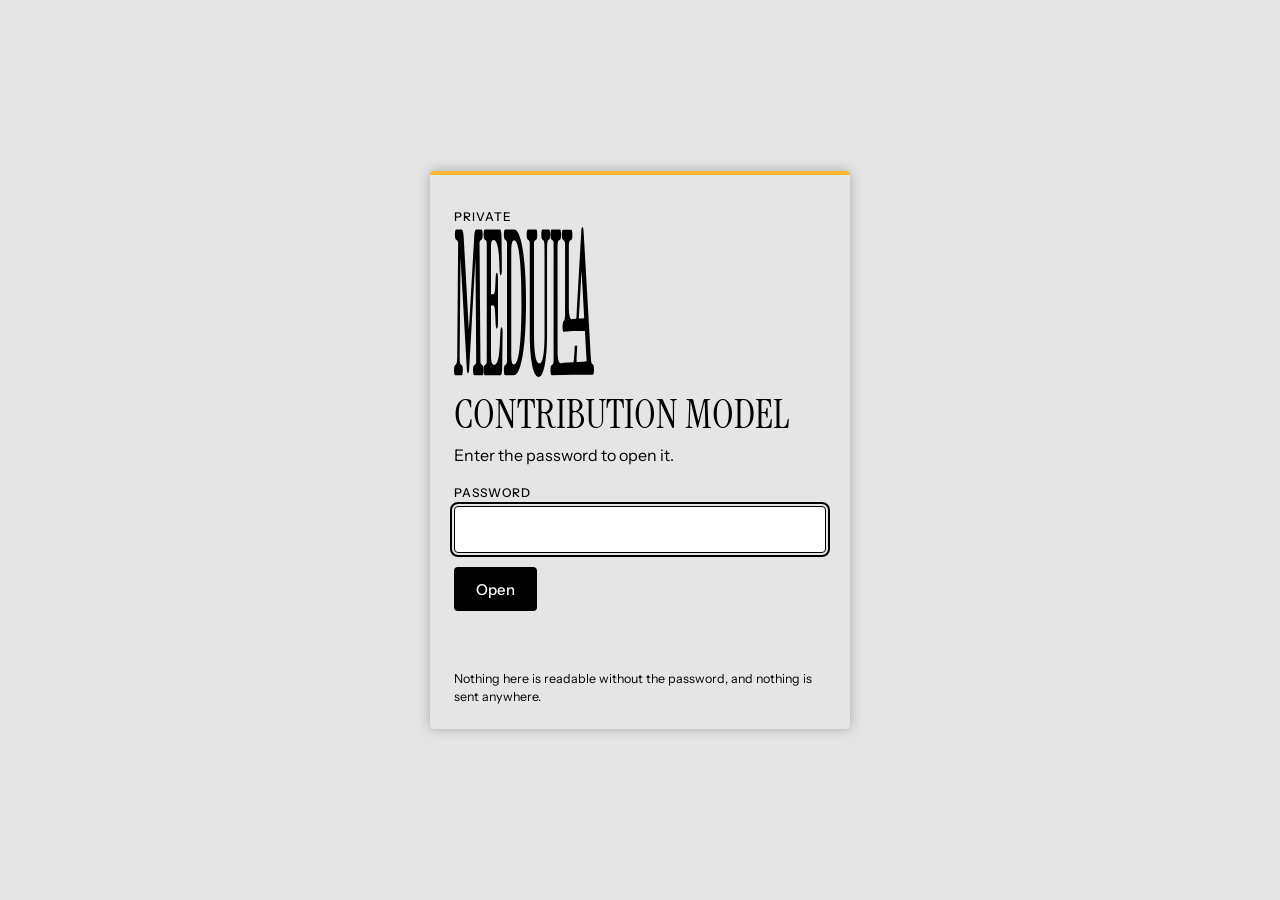
==== contribution/index.html @ fa92fd7c "Contribution model: Overview heading Co-Authored-By: Claude Opus 5.5 <noreply@anthropic.com> Claude-" ====
<!doctype html>
<html lang="en">
<head>
<link rel="icon" type="image/png" sizes="32x32" href="/assets/icons/favicon-32.png">
<meta charset="utf-8">
<meta name="viewport" content="width=device-width, initial-scale=1, viewport-fit=cover">
<meta name="robots" content="noindex, nofollow, noarchive">
<title>Medulla contribution model</title>
<meta name="description" content="Password required.">
<meta property="og:title" content="Medulla contribution model">
<meta property="og:description" content="A private view. Password required.">
<meta property="og:image" content="https://medulla.city/assets/icons/medulla-share.png">
<style>
@font-face{font-family:"Instrument Serif";font-style:normal;font-weight:400;font-display:swap;src:url("/assets/fonts/instrument-serif-latin-400-normal.woff2") format("woff2")}
@font-face{font-family:"Instrument Serif";font-style:italic;font-weight:400;font-display:swap;src:url("/assets/fonts/instrument-serif-latin-400-italic.woff2") format("woff2")}
@font-face{font-family:"Instrument Sans";font-style:normal;font-weight:400;font-display:swap;src:url("/assets/fonts/instrument-sans-latin-400-normal.woff2") format("woff2")}
@font-face{font-family:"Instrument Sans";font-style:normal;font-weight:500;font-display:swap;src:url("/assets/fonts/instrument-sans-latin-500-normal.woff2") format("woff2")}

:root{--bg:#E5E5E5;--ink:#000;--muted:#3f3f3f;--warn:#B3261E;--ya:#FFB62F;--yb:#FFCF76;
  --display:"Instrument Serif",Georgia,serif;--text:"Instrument Sans",system-ui,sans-serif}
*{box-sizing:border-box}
html,body{margin:0;background:var(--bg);color:var(--ink);font:16px/1.5 var(--text);-webkit-font-smoothing:antialiased}
a.skip{position:absolute;left:-999px}a.skip:focus{left:16px;top:16px}
main{min-height:100vh;display:grid;place-items:center;padding:24px 16px}
.box{width:min(420px,100%);padding:28px 24px 22px;border-radius:4px;background:var(--bg);border-top:4px solid var(--ya);box-shadow:0 0 12px 0 rgba(31,33,52,.32)}
.kind{font:500 12px/1 var(--text);letter-spacing:.08em;text-transform:uppercase}
h1{font:400 clamp(30px,9vw,40px)/.95 var(--display);white-space:nowrap;text-transform:uppercase;margin:12px 0 10px}
p{margin:0 0 18px}
label{display:block;font:500 12px/1.3 var(--text);letter-spacing:.08em;text-transform:uppercase;margin-bottom:6px}
input[type=password]{width:100%;font:16px/1.3 var(--text);padding:12px 14px;border:1px solid #000;border-radius:4px;background:#fff;color:#000}
button{margin-top:14px;font:500 15px/1 var(--text);background:#000;color:#fff;border:0;border-radius:4px;padding:13px 22px;min-height:44px;cursor:pointer}
button[disabled]{opacity:.6;cursor:progress}
input:focus-visible,button:focus-visible{outline:2px solid #000;outline-offset:2px}
.msg{min-height:1.6em;margin-top:12px;font-size:14px;color:var(--warn)}
.foot{margin-top:24px;font-size:12.5px;line-height:1.5}
</style>
</head>
<body>
<a class="skip" href="#pw">Skip to password</a>
<main id="main">
  <form class="box" id="f" autocomplete="on">
    <span class="kind">Private</span>
    <img src="/assets/logos/medulla-wordmark-wide.svg" alt="Medulla" width="140" style="display:block;margin:0 0 18px">
    <h1>Contribution model</h1>
    <p>Enter the password to open it.</p>
    <input type="text" name="username" value="Medulla" autocomplete="username" hidden>
    <label for="pw">Password</label>
    <input id="pw" name="password" type="password" autocomplete="current-password" required autofocus>
    <button id="go" type="submit">Open</button>
    <div class="msg" id="msg" role="alert" aria-live="assertive"></div>
    <div class="foot">Nothing here is readable without the password, and nothing is sent anywhere.</div>
  </form>
</main>
<script>
(function(){
  var SALT = "eICM4PPaixbdI3fpPqUkjQ=="; var IV = "R4LiPUCiKKshwzah"; var CT = "FDr9mLy5EbEto5gD5tkTvxOwrYZ/T5jckWb5baZFv6TC6bG9dEKZzEFxjXz1Yn+Q4t40C3QEabscumghVYc1Q4XFHUpt91MnJ3JnKkZtwXwi/3oUA2IzFummzO2vJwGCAoh9UHdQ4XYhnkLjKW3EHseAuSfS4RO/XGDuMocozy1idzr/eTDSQvpQofM95KcT5d730wttPeIgWaiN7x+T1sgbYE1LkuuyvymwHnemr2hFsqZdC2AG1nhjPPNC6kZz/BUF3VYeZejq3dMlAhl0qfQw+rgET51xTrJPn1vtVqEhy6CQ2NrBeG8WMQvLLTViPqKGeldEBZA5rRiBdAQHDhMwgtwzbQ73W28UDqhUIFMinY/iax5OrSogk5/AHhFHpYraVHu8nNLVhuVy0iEcl9bzugXrDkRJIb5CS5SuKqK0HhlK3QZKdFmvEeSzCofd1B3NGMDs1y7XvkKkUeqwj5+HYaw+QA9vL3zuM1KDB9Ek4rbZOp4F3aEz+F0xWfei1wAwj7qqkCoM4KaztBmWY3WIoRMSXyKeeur3b4n6D57zjUH/ulcNxcYFiZEoxePGkfcYiX309kGYJJek17hjazkJbq9ch8DAqQmkZcolZ6qysxFNowQQ9nB03eO39UgBj2+BJSZzBUlEHoFlBcvO2/WLx8qDrzyB+owsxRauMt76TZ3PTz8ZSqynKl3BKAiBsDw+TZIibLIcaWo8t4So/G2WyKizxvu5mU0y6GRTvrykTxzRKOQw3eHqleL3fGY9XdUBcER9WS8AZBU9tx15qXpWxYfw+wLLgIA1QXa+Pz/MRZDpqkymy7mBLxyAMIReNb40CH1JPfzjwvw/7QEBQurmJS7zm3w+s+en6knGL8IDjFiPewyPsQe9GNpArghsz3CNq/GbFn+axbNOGP7LD/hN8ssCY1SbJMHddhAZXkrbw2MQLsqR9NGzOtQ/U6PKYsanLJStFNiMeOO/OjyiuSNJxBnGvogP0h3OriKGX30GKbSS5o6TUYk+8oAqlVdPU3q61t+9XrkXzv2mnig4MrAE6q5ISFCqUOwDsliToJeTzzcG5BWDpgKn5Nu5DJlemuuP2iA//1/xEqwT/G9tqWqkCt3sjFCO+V2KYS525LeYbtmCvZY9XyD4ZtWzUjr3aB/DT0gCLkRtLZdp7n8nVHaQ0g5FDPrc0MoDQp1Kzw4AOIQ5cdyhFRebF1mnz8GmvVgrHSTa7N3O5ug7k8nD8pV86JpcF3j6MGlMU3aVDgieuz/ThyCX4V0JJvoCoL5RhZRL6RxgNAqgPn5CyyUSDjAQsBmXVd/NgUz3U2NOuXpex6kpCUSmusfTPuMVNSOXu+2sOgVNmNql6JyhN0BL9yoSS8tvwRj4W7blkWrwxevSssdNZ/dsHa6CAOVzeJYL9CQBstASnTLM6gEQqpdUjFHo27brvIeueSmLIx6WWCsvG4UjY/cNKEeYxSK/+pJMr7lf3aTlBhITL1zPoUN5GGD3LSTyDzqaJUkyDcucA66jiZ3Q1M0cQuqbK8uGRV0yrGgZ4vPuAP02bR05hgNknZkom81Gdx7ZmSRFlCL+ygp0KCHvJPmvT4R4vNX0Jxf3+QkHGKDXmTnKh/yyMleNyHIlF/Ofw3Fz/6/ofgokw4/6S3Zk8XCfGeb9hheSB4jl5ZMMQqykNugChUrAVTlojW3VPHNdjpXmiIjaqGt7IVHyyJSm2YT1E8TEVGY6C2v7OYn80s+kUZU02yNmBWTPmZA3NyR3usiHQWIik34XwcIObJYx8cbYKXFN/[base64]/2ZQFfbo6XSd0EhU96ZtB5rqSJH+Q3aOwI96gqr/vVbkN1lYvXBe+1njDpDDRr1CU0uker+ISF16ygUYaN56qSVbgKrlcBO3i9hhvaRL6D5VnzwKudPI6gn29/PhIWsAL0jf4V1K/KiPe+ZBTYC3x3QwhE+AEcMfaPON8Qiv9KguEFtfJ8f9P0chS2HzSExQHdRMqbF0BbFpKclqHiyv5bPF+k7M2AO6ox8+l5x/yDYmtTcVgDIFCRqbLxubRtMSQZ8auHt+X13e3WbL6JBBJDGLdoypxXaPZEyq+emKL0XUcTkjG4d69SL50go/EIgkswMCb+KZeksTuR8q3w2CGIvFk69XmDTAj7+lstU+BmtQmTG4uuvQUY60BpZ71wB8dT+5w3kZ2hbAqGdldaUzCWOi4fLiDJwgehLu2diGd+5sJZKS9dwypYpfa9GPW6Ml+vzPxBkDmJ/jkFODbM5Ynqgbz/pHcDE7cmDZGQDWmL8BoqPwtDUDgfT4MB+qf19sMBjG5VL3v56cWGp6eGraLX6q03JqbIf7QUI/0fqXwxBpYcLMG/mX7F5BoTp1mtWoS60u1S+JnXEJwL9I8Gv5/i9MlVhQh3JkWGlE7n9H8YMBxqHNm9mhc86sMa25UX5oXUWBujAFBxnyg1AIhLDLoImE3JAyj28QGzVZ7YctT50nQlYxaI9ymJmDaVzu9waeZZZdh3o/an+MPGa3UvKB3ukDgRL3uevXeLntV8zW1ksX91KOe6Ta59U9wjP6qoXQVvpnG9AWztbK80QZM/nzkB8BDAM0FWmEwwuosiwZ7K2awolOflk7J8xG0vqUrieQuGaAnL3ie3uQ0iW9ljO/dR8yWInGrJsrxuMpmJD47SW+lDESCqImnGzEhxj6OeI1rRArns6Q8G1lyS+NiazfgZ0/cNc5F2uhWvnF+fk4d3sCjd/TNP2IdWl9MT750qL0Xesx3Ue+kl4ZL6pxKuQ4hzmL9KRvRzu/3Vj3im33KJPpp2K7hEKBlu6kJ1Xt67g0bg4VPOuBVcvhpw6toRsK3d8Vw5Iqjw7HaSiT+BZ5wKcpyT2tycnhd8E2RM85P4YSO7E590i3xTNz/is92fswAUddioKnwt6SkzkibOj5oXEccWW95Wr91sPxwryFsOXkJm8igmkaPrmuveu5pfSUSId9dBMZc2HUC8UPh2KsxH/HsLviR1nNU6ac0PoMGoq/tpmH12T0g9SBNq+e07rN1mevYVCdN6NAFvNgRchCrbMPykksQxdelaonHKM+Q/wJEIvG+Xbj1jmoWs4dWWXvGRbBUeWpPtzu/UuJIr7aB7HLBiJpPpeWe/c7jfaIHrWIqb/Wm6lflqmnAfN/99xtCu5D89deYYpdpnuua0S1QeE+KUdk5x1cdyVCfpEPfzg0Nvpzs39OD2ISBsXHq5s0LG3C1NL5Z6PbgSmn/[base64]/zVWLvYsWcgm2we7p64VTU0gmQ+piCEr4jXkDSXkXb1N2mvj0siQVQyUbqJhkKonhnW7jOeDYo22zb2JB4x9K79US1oNEKR3NHqksE7t5UG9wPGWqvVeoBjFxvGdTEZ3MfhqoavDYxvZ3DZjOfEOhtc8FyxWVE/oAuBeAw2mgsdQmph2BYZknstyfjSd+qc9hxnWKaQqCpqRs6kfUWi1tA0FeuoLvqndRUBY4wLAY4+nz0aAM3e3ejZQa1gg4pTb+L+g6wYG4dajvoc0+2zfTY0dqo1ZKDa9oXGvoqBSsrorLRhb8Mm2dr8QPlMvdjAU7aVD7vzPQJOTWRETeIMo9nxtK8s586ejm/[base64]/R9Md+6pESe0A6P5W3NMB3MG3oNIWRL/XVTDUAAqrziAmLABOORA4r6Y/7dJI5lhMPnGU40HULB2ppmBF+augMOo2dv0CzRPiI4X0nqTdLVTrnJW5ckBHTBJuYzq8Y2aG7nPnORzFsa3GjVQNEdm+8K0VSe9hvIiiM2W3pkJQI5wjjF8Fwi10/C7Hu31VeYGwsiLCQu+FUWx4c3c4tvt0M2b8vzSZGCYc2WsLBCPZm68TN3Gb6OYjJgGTGXYQr0CniT6ok/Yjz9syeEeSqSM5Su1ilBqKwHlZAwjpFwPhQhrFghbiFhTcNjgCYaBkJlnCQzOv3bwOXY6ZYt3ra4HFA7zEusMgsp3Nz3HHuOkVu+5WKGXcCmGyobSRx6gUYiFHxbUS+TeiU3ATylttZDr/P14I8Q57qemBrS3uK41GXbg4jfbm+uXfltd3Zfk7B08UQ7V0OxU4C3cr6I5gQqNLTnnx7TmWcN3yk/cCYxSv4ElrTVRtMhAA8QHj/P0JrtrRIcQoTo9GA4nyJfUyfwt0PoASeF8kSRgSej2HilzWBsrcDrPwBzouIDLM6RMKwxmFdhWk9ElltFNnwDoah3F8hVG2Q0zKfpdAh811udSfRiysiyaTS8a2XCkR+zyl9OmcT688+8Ce0m29Rh4ecSPJR9DrTe9AktQbNctR4Ha+R8iyHOY1l61y56xetgwSi75/[base64]/qK41zNV1RHCAiQ0tWGvrQI3cSkXZ50D9adoNe+z+ThoI7qWajUeRfxJxE0mNBV5NKPIr/gNlcE3VkvnYbjYpIUntxkb/TkcIaKRX2WnuV6FfHZC2JqdOkwHiVjZLujKV9dCnQ2ySop9HEccK/qaL0LeS+QPoHthMAyWggPBK5cnJNdo8oicR8hd3XwSJ7jgbd6vyWXBZVSywWkyOCsp6vDM+8JhSZ03hhUcIcFOrH+imCb4JKA0Uhl2yCM2jwskRz/w+KBJ28jX7MlhWBj/2OM2GfQs9Wpxx/[base64]/3YHXt1b1WEfOGqh5S7V+8CnLhzkXXTBMvBHBaFQG4GwOMCbwND11VUDCO6lNXcnVtDkgnbCgzbQggx+hy11Hx7StHAO7ieLIrK7T++pEohwig9wP57Eer//s7GbwgV+a7vX+nXX5Vjl3mERMf/Lv60lViGpRk2kaEVj5EOTM8JG4C5/PG7LG+37xsYBo6Ae5JGI1GBkd1mDY8yxs66qWvQSuuWB1IRlX0bTEOHrwLO5FSvcFSn269Q/HmJsTXLWt4bCM0Y1qG5gqdlThNyJy/Yll28gRYUsViotITS2PAWgQOpIiXUelhpA78fdT8yG1XEH21g/dBQ3LGVXb11S/ZtRcSfuZ6cK/ETwexXqVn3YLhF1iOCQaM8HKOHRMjF6kw5X0bNx5fI482c5L0hB5S0wXSDQLdImcGll5T4ii10BqG89U9sU2a4r07UYDELa9V8cY90EvhFFUC4nJUZXFEguZ7ylodNLwwFHLIs5LUElFe10VvcBgYqoKgJJd5Llilbk4ThGoI3n2/9SJRMih0wQerw9AT1wbRIF2SrhXEDbZopyntAaBWyysJlbebxTLR1duHYXwV7lAixsN5dSE5RZGbZ+kjFhFcuelZBrm1ZZB2BYDlw5k5Bj2cYXJWjy2fcI/dHeXSY6s2thei3bwNj1ohn/KcZ/0pKiq2xgfJJt1eIKc0qY+VFDzsdH+n8K7nS7YqWFXs1bb2p9hgmKbb1J5SOGeHBvAi9av01MWzDUeRU4apIiN6vdPjR2sd4rp08rZnuMnlHt18xR2M8aPNrCaeDLWRj9mJK3xC71Mk0uywR6VXSEaqNib+tNt8Pr6SanjBCsC/LpEZ4BegmacT5BpdJW/yHNKO2U1E33aUvlMyBsKcjsDh7bxylHoWrFV343r/27BVQURl/o8NXzyAa2JqQrQknpJuQ3ofTQ4cSK6Rz3kA2e+/GUji0lNNKLOIEEKi9v0evnRhSEo0JIlOldB/e6QI9LaGJJPKhP5GECL3GJT8MLTHIZhjZvPQ0asDpSgyTob+xMoR/hiKUOaMjJlLoaliCWirX4ZYs/2vRJsLCchc8Es+FE8308KXm+kkoHz0OlnknTHmE5KuGlJIHgwl2CP2+wCtADHak/+Fg80KIDFgB08MnYORN8pPaKpTZ0fCjHIpeZvmPeAbFVhzOHyQE4pXBG71IJ7OM7BALj2eXKXGq7qy9JSloHF1idfmJKCPWX2AYt7xKdJ6NW9HglAS4sS0QZtoX13jVPnlwt6PxipmA/WfbtNQHVtWoZDXRijdlsaN24POr0l/pnd9klxcDoEVQ8lzcTsvQfEjcBKz6Le7xjGfBuKbLwalwQ9cGrAfCSZxQVTdVbgxvZ66BfBwKyCY5wwZHpbI6mCDNeD0KaeeeIK9+ALoWpG8O5W8S0xx2lpvMtDZJKuk8ohuac37ncAYlcApjkvrDdlbA0i6Svef/7Tg8Q3P8z3j+Wg37jLLCYyntqTmKiUxM9RGRkefxFRGAleLhKJr73XzBwGoQrsVj+oB0R2Klx92mDACqJPLO2k74zsMJ12dq+iP5lWT2VnUhPac9huTiUtUH9Tc0miRvJHLiWXaAP8+2oBfbvM8ljBFMh8kYrFUD/R19/HIRYkIXlhE+Jx2plvbF6WBwHo/UyocKMlAZLzAll4xTKuegcATFWPecvInONm++iGm8IyCbAi54zXbgRLwDikRdQvfLtl0sZo0kYg6st2Ivyyv2CC9SCQMZe7Uot3ycl82Bmxs+nPkSXVj7HgZZ9zv6lFOjz3CkXAUOiyK/PRLocgJEMzRtv8f7jJD6hbgae1pcPOMLc/VYNi2Y4T27akovDByDIEkSWzMwbNae1+l98rQL04uSTo+0Mnz74ohGKcFAmeWTKvnkXH3laErwnRLw3LkDSbmFwoe+B4KwAFpAjy0SLK4mkyyPhYQei9XVZ4tGXR68Dxr3WjlzyCkDYy0IfvDyvBPDtfyzApd6a1VN1nT8BWWPEaJkm+4xnoCDM0l/ouR8ddX54+W1lbp1PkCEXFZZabZxucd8OUXkifpoiMwJjb1k9/o/wdE/Nt2Fw3cnAhi/msEzQVY4i8z8bcNWlxExqCQRXBUpX8MRUcoe3ntHMf3haaTfA7Dxdi0s08GSWjAE3AXSlgcakN1LbP5uYBFQErlDnVyd+ZFR6Ysco0Y2/kR6YJFJapIGLTYqVfLOIWAkZE7pXuUdPt7EeFep8L2OfDWcZ/AWOeIPGy8PZ6eAE8cCtak5za9qGeRLWctP0c9DhA8fMWTcbcahTFAGaxsgqXNNfCeKaM1K8w3X2InXboCfo0m8ATaE4m301KLRVQ3UtBMii+zcM8wsj4OFIkMlfZRYq/XGSvBbqxKxGtazxZ04op2P2e+APTbq7XMfVQOWg0ZRt1pwMcv9+BZY5LDuZjMPrytyMCy1EfLrMnIaUOgQV01X/A6Paa6Lr79npcyWi9ezz6HOVYFc0iYSGsnFCfAzTcObjxHWuGFx95tFmBaLPGJFJ7btDp5Y/YQXKI+cjL3glU1obbt9ojxzFBjpZ/4L2aWBjLQNqZtkh8+opqrwMAVmbDdfeEOLMWBjyBXBvcYRO8ddP0aUhunZCyqGmcX7OXwxjcKyo+NjYOZR6ljMwL9ZwAdhyX2bOJNnCbgQkNfllXJr5LhoNY9cc1VrP0OujXbUiv6EGOfvkVPlWNW8PudFy4k7ldnkAmX4MeVrOabV/WzrjAitah6LpZG0CVRlvz17R+hhAqpGL2m3AIn04YjgsaGMavgea3DwOd56emrTuZFhZfqOOquzTbMyMUmnAl+epOV5hcfBzm+DZWS60wBLYTZv/[base64]/hSXmNahm96qtdzF4k4z3AfWlDk7Q11Sq+2nYWepCbTVtLfnPczAIJfxC1u0acBEunWYgvLmE97/cYoGP5dtwPlZdbOd22h0YhsGYzUOe8dsccplGsnGZjt5QxVRafTEC9a9O5FM7WHWvyWJcLj+uW/aBZsdPwYHly51IrWwNiECvmC3jkJnaBPQLSfhHHCm+cGEnokz1boHCgVzBsMWF3nx1Vl3C7Cer630BDbDy4L+HpG++RGJ9t11uJ1Xh65uAKJ3Bn4jIugXQoYQ+udWgl5Fyd3mPu5rlWtj18lx1S5vefCpfVIbQvM/cKQjR8SL8+Dfu07CGAXuOVhi0RGQoxGi1vfB0mugkGH3dq+rWJNJV+BpiH9yYCHH7q8luYEVZOYe7LtKQdaF66vUfBRHziflps3fjvImAEJjUUOKNUgZXzCQ5prHcKlQHIzExcjFLQxnUHxkwbRG9skCL1Xj6gIWHlDw4dWqm4BTtCb+/2wbHh5UKAAvNYfP8IpHz1Sn+PvZjLBVHVHtmMp9UKV0NS2zdBWVUNLtiUL3a14Yhimvq1U8cIzOzYspMa41TGlIdRZ/43gdvvkPOhBgY7ADwyyAhbURpSeduXDtzG+HnKxqnYHeGfCg+jOg5arPV9PTv2kjGBWCap+6gV0K9GB1dVEu1is/5m5WIGA6WmUeIEXlwQwGe/3FDgRs22WWlkh01LStY/+1l6qa+s6MQkqoZxI1tPC2tC2NS2qmi0TJkLho7za4V3cP0HuhpnTZCnH1ZSetFd9i5nOcSTgXD3nkZykkQs/RhGXClHTO0xNQDR3Mdu6OLEWOYye4Lo6CuAWbW/soGIV40YllWV5gwXzlJ4wtjFlP9attJi1Qx2IFKMB4cxT7/YRtNWSpYRmuq4CmC+HXYjSw3Ycv7B4czT12OzNEGUp6D2oD3UKAOI6ryn4pYCMxurZX//gh4fRfVrSWg4zkbA1oAudO5B1mnTd1ZabXj28VXp5X9gZ/xlttryvrfXerCMP2SgWimZcaE28S7OltRtMYYyy0OUu68kLqS6sbq4IaebnRGAnkTNt6i77DySLDtzxczNK0G5/Y0HGuM6o9y82L0L3MSXYm4CrzWPGpJWTr6X6xc505gC+yO9WSKO6gnorZgPpbVXbGZ2cxXej/JhvnDWei6XoqadpEaS6vyDX2GikU1AOVQwbZGupTVF6OuWISQdnuExob8jl0634QcRikDjsRFlESUSfBxzoOm8OCs04axuj4OofNCw9kSqWCahCyYzzlykY91vL8ewZOjeu/[base64]/agJ8iIHjTCqSVy9qBDPK/hOV+gcrRupvGHQldmA15LESdxFiBNDILa8RscCPL5WVuiXmc7PO6yBMJ97bPB4dSnIfeYsvV34U/TgyOxdpm9SeOlNfyL7FSQpuxZUXpyWUf3n0GpSHlaikwQj9z7GpUcSNyZuOGenZ/7cfOh5yoAOCxbTauQOLMTN/Nl/cS4dTiJ9/oD0OP7b2LuSXbMrQij1O7bjyqWXxylT4aUbAxRfAsDinFuZuTI+sihS7fnsG0abPW6mXQsRU4k3fQAnLDGokN9jiY+36aKZvg4OSQYmPEF5/3WG9zyNDxlw7K1DVrSUUTdLTqE7xvz1ddLditXOzodfPNKaLOGWO+zz0HptlBNAM5Iq2KsqsvOqKojG7lTAyexFw+q/8c/TNzW+/GsgYIrKFZvULzP0HVBfy2hgn0sBM1rDBP2W4IUdGI8ptssTNfya9XHIg64ITtYl6IFYbs8y97WSwmqzf+KAL6OrpFi5lIm6Pk7PWX0EaycNAAkXZ1I68aOTSJyKr13LwIlqGmp/Zn3XnfxdU6HbKE1IQKpt1vh8rE10sgfmoEJsf2w2WOq6Y0r01FW29siFgr4JA9Wnem3ZzCQA8qXWktcnn7q8yDRUUNCePh5P7bBE9JRLtstpFU/qfvzqin4WZQis+Ye0ApxnssQVyJWUV3ACMuHNMbZndQDo+TKmbGE62xbaWeTM4oEX0XKYyGEBTrkdHKkRr2PURDiweq6I8CXWk9OqzxRBWEU83++o4XCE+fBD1MxhFYELAOYtVTYQs9xswlaWgX+um8rdRSXVXm6TJ1N7WV4932xScstbeulas/1dDJpqME+fxPWxEhMrlP0xIHUbhSuXPw1q+VILRUBTI+ph7/b2YSn0TIDSIAOhXAr7tpo861Fzika319z5KK67v5Wr6Xbc1NHN0Z2SsaEbBJAtdM/p3EjaCEG6LGSfC1G/aKZp1NC9km+eyThzHWJJZGDrP9LGhk7j7Gmut4mRJk7O+IPlgN2qdkmPfBa5OeJwmjInXmyjzz1QSU3ZB61p/WCzwXE4+XrCWxXkDAJnqRgwsepmFyjrzp+PILdW7yqgwcm10Toful/2b8X3A2hS/cWA72kXpUCPk7bqP93b4JuvszhlrqsRqGvJ27+RMrC49/PdPqLEOR+6dHN+z7Be/IwLJmRyr7W2oKNMnGO0uvzbSe1gvBh4W7TOzSSdiE0NJ9+7TPWKq4XIjXAkq88IoBiwc+cztF57IYSpz4toa2sTg5lUIXEisoGuaOfoE4Q1f3QAazBQHZBcBtg5R5qO4v6/PpDlzirzFXgGwQHXEeVnHWJuvLaNmSVbUs8Nmbn/BgB5EL3zRfmnWkXsavtujMbTxGsRsh5ejQrTn/e80hHa6VaEoETGFuFyxxd9Vdv/Ry9Yd1am0THd+b2k1orcxrU0UJa9IFPQqfa12N+Ni/KQV66+O/da7lb+HUlQI/YO6awKXXuZyhuIk6V52pRifjC9Mjx7S5mApTeurEn1h6RKZS9t6mEOlzkQylx0MW0uitmVvpJ/siUpS0x9n9cqcvepxCfCAcflHrO3J0DIEY3DU9AbQfWWLDGwjo1lhIoAwKc4j5dRmyRNfNz/Xk2SxiHd3srnDOgFkuIUlS+4A8p1WIew9Jc+M/GRBRafiufjIqfPUNncbP6ilGcBoQYQ8Kx9x4iQEj4IIPi5Fs01/MCIoZ8UqWRcxFKvqg1YlRd0mXL5qzjfo3YtmpV6fbiNX6c/rJ4JEnxcryspJDtoMmUsdEpjfYo7iyZ0nLuiBiY+Qkoku2IJltNRnYDuisBCz2d+gR7oryQvlKeWQYyNP/XrDGtcHI+NTrBmcfNwXNhZDEQGwwbroG84UHPG+jCO+FJLK6P2S49OtEmt3956WQRBVdX+85/4RtS6uh5R6+RovMu87VtjplhaDXLpyvRLyGzQtTkqWbz4gU0pMKuwlkV1JZ3OvOo1myhVV3C7PgZWggABZkO/Vz9xQvszN+wM3Zc2dG6+awP2UOquzodCcPXTtlnbKy3IymVfe9VXRC4pOhpKfOWKWdtDGv1BVIu+zSTv0S+KEFZdjEAJ1LcXfjdqBGqVNKI2QLWCRzzc6vWiGTeWGh2Eatcywg6eC/OhT3++VaKeU7Xy+AY5j3FAdFFlbal2U0IdBmMFsYsObUdtVMyTe/UIaDCDsQQ9Vhryvjx7WLrQeLme5Whj9I1B+q/UgTDhD2lyhOUBk3f5xWlYL038UN9A7c/mrLEXlco1GDGJD0NEb5Laq1V5xWMr8CbBLduh/dCQT8Hqk/eK9qeoqjhQUd9ISQ56Vqw3R1mftDFG3GVBFzo9r+7sld5nmAX69usjO0B02tMF3BxUeYGxKuXTszvfSJAm0ji4n/piavoPMfL9GOZQJ1+0dIdgqnGJyuSRqx/DDQcsDtnSGY4my2C5LEK//[base64]/auOK4GFaibzqnrFxQHAQ5bQ+3HPqlP8Spx++XGKrJH/vNCbJjpaUt/BtEYKNot6MBljW4CQFjvZS1+hXPHIg4zDcVfwmssnBxlClym+jGoR8rqpKLYOnVOCsPYk8c+a0ULD7TW485+udBSYp5jyI+0aq4Yj2Btqx7qZ0bKXZKgTZSCNqK7URasFjQbsVD4Zrq5aC1KEJu5S4HtpcppR44etBTsR/sZClbfychz0V9chVO7Z4SobQnRmx4T/Z5+R1kFr8LpHMopW0bEe/N6ozfHYHYcRAwbHkstv9f/9m2UlOPoNprzsDHUBHDB4i4L+ICfBvNIzHMiWge0eApesHP81zdEnB/fpHFJl5VtzAectLlvlPRA/By1U+egGwVGx8v2xGDi1VEN3KZFtO8WuUf7oNMLePS8rz/4oCMSM7z+P2leFFFWcN9Q7rqEwZsgcmF1XpIssz//D/vL1/AjOILRw1j3+tM/dHcg0wJ2eVswvaWrUyUf52Y+ZwklJKx9GgcrSOx9x3H3NTEc86OugmWxYGtDb+bsQkzKM6vdyoVyn3bDJAxriwVgBciHryRRaZgRcR3BED3LhOaQael+024bi0aW7VS6UKA4ZrqcVp/3BnF8hk8VxjwBB/mpnCl0+SjE3magmWa/[base64]/5HGDP8ltMl8B78CDzyIWqFM7+kbxNhi+WUcWOh0trr9kLJUjVmI2Sg6tKd8NLc8Xe51McUMW1hWDaO/UQ/AJ9mIYEvs0m7xpZMVoyMTU15F+KbYzqW5JLDogOQSxJ+1GeNQ5+uJk6CZ3sNLAnyFEd1dcxt7c/tHD9wlMvENKQAyyRko6GLuXQr980N6+bwFCBbPazwBYwCT6P2kOeTI0lM39nBCFpzZCVkyA9h1fW7xht+94hGIfnKNEBaD+To0z7AsaGvUJuualthS+R4/[base64]/UyDEEYtTa1A4BcBdUi1u2tg61TVNsGOvI4niXbnMpRRJKKlPrz04kowcycDuCAbZmA8UNGiqrLoU6hD37F6Xe42Equa7luSse53tcwZYs6l1OWqW/Aa59PUtqppcvA/zVzusrUud5elXGzW9nC6HTEVCJrSR7e6WfRKRBF0d2Oi4HSdTU+G0efTMAwYUwQgawGU1B+yWisMkFS8UpCr4zeja+3zwLm0IGi34CKWkGzHYrnfWFzuCMo5oRPtvEzOe1oehOKL1ZxyzFvQG7vn5OJYVcF+de9+McUObOAJl4mH3v0pjGMe4k7tdxpUkev/OvAJfeBjqv/Q3JWi3WYB284SelgnxDnUUiZgxulvg5NhvYYPRUFNKoXz3XXLmYn5Lh0B1KSRIHX9wa6ld9WdTYl1U8fpl7PRAd6GeRzSWrgUPqn7ra4hxfx6/XOApAUsqH9TbVRqIC6pRzr5xoMJ9rpxlztPvJJZIrpDjeSDyCpart9E38FrAg4g3nNLBUX6HipoPqAaawyub017a6fsnF+QqGie/Mb6auz2Hn3BZYdb65x0LOXAjdxoLcDCY9gcAC9lASTPK3XCGAH7NX05XD3uKU06zuqCDbBWHJpT+G7E4jPVq0zVmNLiPkbbNF/K1VWpjYJv1yKY8vp/mTUzfQaQWXZlYDpIfx3xLLkVrqd4JM6/5IBpFmog8/jT9aSC2dj4E3PXnluxmsoelxU+9h39UAamClSyzNCYPZkOv2z0B20B+9LYHkU7Zf0gIOhbfRNfVX5tkC5k7JgUK7cwbMHdW1rxfz3Hvt3lsq189+rAAyaMb4DG76m+1AjBjdQ/[base64]/HpyCCpYtSOwKb4ZRA5Tje3DkJsYIFF8kf92KkEww35pp1mnj/ubR+XFMDMDCCOiUzRlxWZHVL2ycAgXa0gTLIQH/IxEvD+tiW+ulPVAnaQ/4eTXicxoO3WjPeeNxC3uCMz2tM0Q9fw75whtGa3j7sn/4fewU/S383Qu/LdOGlwMAOgbwmWWQrxxHa3eDDjxjRIff95+tor8kohpCweP9Tf021JVLvPk+md+4ae7EHCIPfi3dcIpomxulUy4o/yxuWVkFdmpxOcnc+cHE3H2RLgzoRIGONDpzP2xdk1XDgy3Ev2Q5QJhwUekKzPlzD0CRQ7ZpFw2R1LZedzmb0/obj1m01JI98GGALOx3DdDRTsUjO7mheJD+R2zRzMe9NsKqSAZBpd8B94QaOC7bYYirhWu0iiACSkTKafPIyp+tRIPwqUo7qW/qs/O94l+llsgWD24+Hwr1l4xgT/pJueexabnjhGKH9hUO8KpukrfRi5lyzO5cF5mYfZyZ40XOVckuhFAw2mNVTjFrwejzifb6vu8dv7qp4k3XsQE37huCN1C+3Prr3reBsJTbn+V8zCS3HPIhucMW24WAyIg5p86y2O6IblPTR2xOgO22IVDifUUaLMGlZl5kcd3eBD4wGk/44gwpZV2MIjctkxAGXB4wjq9WtDtmjjmuKYGhCWhbsmSl9D4JBlXvrNY/XVdXXNrIpd6WlTFJMiN+fVo4FbvZKltvBjy1zc7mi7UsDWT8yjfug5lonq9ljOxIICPZglrpje9KaAsdsT1uygGOLcbW3wKsi1ETfIF0fzr5rTrBOTlB6L/9etCplpLvPAWofxjmNU1GfF2NouaYCzjFGZnmyWhwzkWJtEKl9eTSky6AHVy0P5IxoZWMt6thp2oGZyYZBSqgYQ/z4Rp/xxxMvokdxCsMr8yOpRhe5OCSI/aeukrWdAmxlsXpmHfmTKAS8xo+Q8nEhwKPnJmBcjJuJ5dT1G5Oxs6wG5X/HeSfne9uUrRKC44e/[base64]/yEqRaiuKVOq9G8m9SK5HJCg76oEaCEn2XZyf7XxAMWQ+PAd8y+Bpn9L/cdX5IDMgkHhQ1bnhH1/0hyhMzWcHjxAKPZU8RJQHnBbZLwGagcX5Jt+uZL38RTz8bkwvDnHxVXewat7vbsg5mkWq96IrsswQJnl06J/SX7yd1LYlsKs86BMgeuYQaLJPaADDcqJCAgnBOPIvIthMuBbHr9pHYiW1S6jgNeBAobsBE8UZDqy7mzjfY5RSvGdWZ0Ek+jPCUn236DfehcTnqhveZZXmNaDCAMGJ30Nb41S8pkSJPxnCkeK1X6DxVDuAL6yBhqhykZ6wB/+Gc91Lk3ID9EZkyYWeFFhFvc3Sg/fPeFF5RPrL2hh2E/GmJyEVHTdR1XCRnmljlLUi3BejkKj+CRx8u2ZArY4x/XaeT7TgVSote9pnmTlJN++5eg7q/gNeuVFntcf8ZPRbC1gwLAj77oRiNh3SJj13Uc01y9mqCMwfHSBXkwtUVkCuUhZLp8nwrqURkYwIKj8J0c+PCzVxLrgB0a1YYIU/MUB4y0YXX6dw9Mn3S/kthzz5DJq6ZMgy3uBLKhPOQaGwmGNGvsCN9bD+OFHc9BJ7GAoZVJMo2ZwantRC0hM8iXzQrAnhiva45p2423HhakpE7xoyHrkE9ouRv1Bi2ny9FhzGw/qB9BYzzQETgaPKkZWH+gp9JlUcNUbK6Gd2LSKMNmkNhkIZZfVnZfiqoaFG12f6YavAkZ/bmt8u4WItdoYHcEwBtIO7Q4IiFB1rArmKM7xL9KRcCMd+MXF67kjbBULPSGsDuthBbKs9teRFJWx/ZBYoOy0R53tgPtTncG2rvTlnJAuUTIit28fw9Lx5fAP0KpbFW3YLRyq7jiSzSrb10DDVuej0As1r8Ro7cIC/XWBYkO7QqUozmYRnTMzmUiMg1Zr35kXBEx/[base64]/eYzovI9kP8Kd6nhT8xOF+nuOpDnsexv1utlTok/0qzbKo61Weo5zfpdb5vgxHYgVRqt320jZc88pw18oougfu7mkFOXUS6xSO2+spYJnmW4a52ByWbH/J8JuMjN/mGLr0s4jZ3DU7yLAccVnogWH6oWmnVXkmvET1k7TVdHDJF7KK0d7vib2u/8Knmg0ohMpNFOGwrcWvnv7ysDiy5IJ5VxD+RqqiungssyGXXZD7J2ES3qwGeb6raLZIuxKDBGKahdEcmpC6/[base64]/[base64]/PtOLQppCcKe//Dr6QS7TTLOpD+JUsNqtLEu8nHB0QzN1zq+IeJlpztfpP/HCTu0wo71EBBB1ddH52tWXUCPpblavYk0QXIJEPGgyjaA6ryp5HNhEFGOE/deLoIb8ZX6mYLxu33sRzMefikcBb6ONSbJMJofILzGvngLl5uxGeXJaQ0Oi7oP6Qp1BcSCXyE7tFeGVAUdYNWwg42ZjrqMhvu7YDY2uPNW79bcMijcTJ0qmWBlsxq8ac29mFp9Hl+ew8JqjoMpy7RXfIQPgEw2gz/3vBWQmoyg9HvYG3rla/93bKvVCXc1ZSAkLMPxSdxsCCebYM8fXeazZ5ri5caEFJQJxLXNCTSajtynne2cWJjYueJALbQTR9UuiE+ks5WpwpieWVzWNGFuRYuBHbiYn9ytyP70FQm8fiedgl4uwgj68rykizdYdlGJ/qZbb1F/[base64]/Ff9GgYDoKiUOeJILOdcyAT6BBS3osoZOsN2brQiiijUvT//[base64]/fM/u4/cBzSDLf2vsvaKUZYbFK9qZD7Fv8r4VStDp586lfdqcMtQyNw2XM+kNFZfOzwE4HH3QAhDRLt7YItJolAQGlaQy1eKuEyouHyktD0pNNhtBhTthQaX60Wxone3sPwf3hkZBVKR9/aFH9YJlmopImzZVF9f9Z4Xo0GPWKeKJ4bJqOaRDQSSI5ny/Cw63Wo+SQOseYgOvGjkQHvgJ2J4bsEX88lzJc9ICWzkdKNByA36xmFqXC4ZMC7fagzyHoZczfPpbcNwPpTAxTUjOi0gT3/6qoJqkkmTig+++JFu6kjNqTGtmLRlJHuo+VnsXKKPBwJOvzojeGtyKx948VzB5hlsXLiR6+9PeJsYtaRm9LiZ9yWrAqp8RtlhpIVu4owgAPVjJ7uHudtqt21v2fpkoRUlkcHz0HhNvQzMg7N4YAZRtOFzHnEB2Nh6adW/PqA0KeMOg5RAZEKpfvrdn0Og11DKj0/Wcuf9S5Wc9HnbmA7J+8tonLlk1vrI6tkYPkGwdEqZz0InSzXi46I0YKusgdKnEpcZj2BLjnR7hnQzCKERc2gY1sNzfOe0RlVGCh+/LqBbLLwGv8pg2IWjTfZWr3nlsbibT21Wgce7TvZWEinlhCUTHliY0tQdqInUVee2ZDgBskBQ8Kt9FcDJwfVnrxmNL4BOikt0ELXXAg31sPApWyJuFitW8KeTvKbLPwDMUn87qyICMCymweg/OIGRi+8StJgbcjnVUCwyRftl0OMEZoKro1jI2RC8ytbf6SFdOCC0ZSCWehXoAPmDWI8BEaYc9yaoMQwhPnKcpf05+H1MWLwZA1FAzQ6EG5qBqHHo15hpvQRSFA8RCmcztLRka41ojc1p/0l097HS7c0y6ytYENOXtdOk8RxZGC0CZNJTJRZT3yIaPZwKNaqmYUauveQWhi571/EWwqrE0N304Kv4DBnQ17USdbqXP3d4ZS6JO/VEyGuzfCo7g3YouKl472jt66oBtWDAM1KApYTF6niOxFT7Fjq+3SdsJK8e5eiUjarBO2WKf/dkfvszj1SpKO+sljiWg0ejfIP1f6WFNXsVDl0sd1M8tWMsMVAvuobBLxOEhwgu2v3SdS/VCesb8yX+y17wA6GHUT0cvXO5u0jG8PDmeNEG2zdHmlUW0F7yQ6hoYeEvSiEolh9mQK27wz1daLzz8Ak88Tbl17uFKHl79zC84D5S9W3d0IdXgkW0C+bnwTpJ/6IT4yvzjFccM9Bk5uvUumYuqSUJQyWf45Cx7VUb0euvWQbZjWeOmzMXAmrdhK2bXQ+6AYnBmtC3MvBsvboDOp4Df4+Rtr2vDAJtPYHox2UGLisjV/V1a1ISIJcpNGtLPz4QNYAXLyfvW2baGBs99Uf7lycL2lXwVFMFgzLN5Zw+4xMSf/XCi8eLsedQd7CEUz01/aWTJ3NERapjsCIDdZt1VmKYvAZArK28KCYz3DZW5fRxGgFwR3sGqXdFWunlxqXqGwvm0Vj7CojfEzV6lwISISIYL0wEmmLiDjKL5BU64Zr0AEVNExnGEISbzuQC4unZXWQDnEF9QEI7/vmvwgOkCFpRvkFFVZI1FVT0rCV1EpcyqRHzw9EUTK9+2kOXkbiyzqh5Gvdrra/SQUOkMSZUJpIRCwmjdUQTUyyZSafOBiELR7gU9WF1yKjS0huBYmdwf6EHfgDKCyI82Wtf5Qi/h4PnWZG47jEyxaaRVYT7i28bJnIoH6S3q8+nGMNK+JeT804PqwVqabag34NckAz4o6Xg4iI/IY7zV8WWVIBc97tjF25PxHaPWWWwtwRLv2Q/wMoiJ3Gh4XJN5/nH8hcffiULRIteB3fj7HCBvVQqfFrXfmSoVJlqUTudsSL3N0sxktwt9oOe3OPOXEf5Z6xatOWYimaKRFYUFREgoW/IeXcUVh+c+yWt5K9QjDOk06oG46P8RIwwVYELcaNV8ApFEnkgMtSU2UkMfLzZpZaNcbSk049f9kUHn6Q46vQIq+fQ2gZfkoMPNRPh+O3YCJe1LmR5pGvkWDGi9JOIgOWgmZ9+7lylagijOX/fPjwV9sGZfBQ/NSgPBsPD88Xrmw8m2jeQoP7hS0b0bgiGEQNw0t24rD9kVl7qhQyerepCZUmCxJl/ogaN6b8TT4KnZFB6rP+XqQL4pww8ZUtuoGs8COskTZvqPKsnNTfMMvy+9GghDJ6piRMryZvKNCr+MLDDOFfoQRnOmvjpMYjbsuoW4kO43b97FWqrMHofLsbxGQQ75QCEnklIWtxM4Usl2MO7JqY6GVxdK1/5tzQaq45mT5G/80zP3fj6U05dokaflVFwSlTCqlPhtDRfMQWEOy86KHYST0m6qJzyNrXqV83M5gHdFg/FME7jXabmXZjo6w7F2ri1F6hAjlVeSjkQOk68A+jVvaqe1euPVNLEL8sXJHopHOP0lXTmCxDduWGhgtUNW1VZ0eX7uy3cyDuGwSDOZf/d/T7EOkM2FecCBc82ZDW25JcY6noSchVuOsO8ocNOYEGnBLkWEXGLauS+yCNELYy+kU4KoTLmzpBIY7KMwrzkBRL5nAuK5/N1ixFut1vQLnoSWhoS8tRB5ulzSNjSS3WZrw3NNC78aJEQBA/[base64]/i1190zDQJz0fncmLU5dYAxafh3gr/wzztGOudvlQVwM2qIraahz3P3n3nTEGR2xZFbY3eHgR1NR6PxRRZaFKgN7qwJOaogIyb1jMs5Wg88LmPpWVUV47wOFAtFntp7gqY3alKQPx68/jrATkPrniV9uFmGiRsD02++4swclmAKmEnu+sd2IKojdY+C2M0Z66sMy7uUuG8RfwlNk548AzeO54DopIFbiSxvbCc7sk8LVt6RMMeSl9lLzaSIHDCPmna49SHcXP0J2jPClrOxvpVChs/qRdezCvIlDtGbb5YKeo2pa/4M5as+y9xWfXauYQq9QWQVaU6qZOqciWUjR/alvh7bpONA3ls8ezATKiB3DyJ9PnGWLHdnwW4TOKQhTlC3bnZfxko7Ec3IudGd8PYADD4pacBUBeyOOxjcT//NmdbcYPPq0iBZDAX1YgNSelMDbKliVJOn1jTZatFuXDLe+w3+a1uh+C47J9bMaXwrMEkwroUJoufcwHLhCxgVSSVMf8uW1bRnw2EHq7AV30gptWaVYWivgRuyM8yB3I/+/xDpxZ/FZrIeZiXXnkeYfG/2bNrLqf+Wu59jNE732y4spkpZ7MMvXqExolLe5QHbUjBxD+2CtYAeCHAggKFIbTsa3KtkWC1BAGIDC4Km1eH2FYqTpPLx2GEO6ZCapSKs14FyrbYaJKUWC4nclIahTSziXRqzQHl+UYpRGWo72TQPCm1Xg/Ln/zyasHKIaNPRCrn12BapTvsk6yKjHFYBtCkYNxjP/OIsdmdpAwjVUUJ9sg2wpiguQY6zS4Y9pYowdXkZ/dFjNm3NehuDykunm61F5eru3SkHKasdb+wRQ5VCt/A2R897N9+Xm6vMkWRu24H8sNWPo6OfJdKYL5+Zw/3p7d/[base64]/JREGkBuZWX+EluLQRXabw0/32GECZsKIZObqR7NvBJeaJckphGmcOuWaixqf0WTH4Xmy/hA56Mjd895KuUj/QTpoQ8t1u/x8wdpeVyA3K2DfyOhmHcg+EERYf4F82W8fQ97a2CcciCaDP0V7xnrJTd+ujIsx4j/eW5hcueyNVJ9UOyP43tU1H9cO9WEHXhnNbG4YrMBKAHb/kFH5a+Rzvm2B0jhRHukxra0B7hJfFsD1wlUuTXIT/7ZGc7B8EEHFGgfLFRYF57bzyQ4LJ2q1TCCVN3RfYMXr6UcoLF8/2n7wVVYG8M6DejbUVhAhF8v7dhQfYRqtd9vCb8Oqq+LW0A1GZj3wbGvtxMbQhPwWVOhiT4Nd/9PiGj3Ekh/L0RxWxDxo+V898YYdRF8Pg45DZ6MpmbwURMZZM/yS+lb4MMmQ28qtEh5UdXCCkjtOwBL0IDbkE5SWsCzCqAd6CvM365bW7g53yQa85d/j8ZhwWJM04fGdFbZVPr2WfLuqL3LO8KP/ZRm8TZcDNArp8fvfXRAwsz8rdVH+iOiJ/nm7U9ycqbF/8+Vk6niDg3kBOkh8aZg+Ul5uEmwwYnxqec2fR6sOao0tRqQdmgQ1j3vyN3er+OMlMufqGJxdw6iv3tbxGqJ2f2INrMBtsZygdIwRBCtejxPXJoXUoezuCczEnxn2Sz+LW9zEZ0xEyLV0yk7w3o19EXFxnB4FGIdDpc4sfxI2I1XzMiu7nBjA/Q0dnHgaMLs1FhINK0HdZ2xEvQAby/t5e8efdLJZn1pX1atmr/UqffI6ZbUayRo5Pz0NY/NKThKjml9vELxWpmEzC6cZG5fpVDhpAQUd8jan7OEduTkEFmYLgh1VKB29zmBORMvwiu8Hf0SY+0o2XZWOpnzNLSQpMBKXBtzObWsXUK2lA1Gd3s46g1hFzEXtzOIlJjjJEI7hPmhHhoIYMuE+iu7xHxwmTHsGvTSQgQ/7qkdOACoBheBT+cRxbjZMsHkMFame/suPCVC9Ikr+CAZBrqM3N1mcog9hFgM1bxTd64ndP3F7lm5UzuTjlXou8BQig2d1J+KHcZHHhgi+WoZxvZI8Rg3y/bBDowPreTQ0ez+MB4HZllY4tyIM1oYFCFo9SniQmlgSux98brY/fkT6jHNtDDwgVON3uS+LnNIFj/FmBrWr78WncbN40AsWnwfxzgZ2jcpa5uVPDuj4KUbCAzhBzjM8PNfkpqY9gAPmSygkD7MLH17yy1GDRoPHTOJW/XZRyzNP2MdlGxJRfXxZ2/KWFeRy/fxI0qg5iE95vSfHF9QMmKCJt5tFOVNL+sqLyVUbmJbwRq4WuybqjdhbtJWJGyzolVFpPDesYyFRrh6uD++CG8zs0qxJ2hzvcgCNIoJTLgiB1wuIBprVxMxGEkAbKpen9cDh7BAVj4M8N8xoQeEKPFyLJ06V0giLwZXoks+yqA/VPdveZR1y7yYtLkmKpanT1zpSdAQGCQaiqZSalqs/UQFYES8JY+lCY0kR+jgkTynnvy+o91W5NoJh41QijWtKrgl/u0Te+HvWGbblqpHoBu8JVYGGjd/BfXdxI70hqwPUDPVpXIdYEzQdcveMDO+dy6OD7/R0y2EDrJX5l27bzU3IUlGjtAQ51Z+d/ZH5psEMNVOalTBGDESjmgwgtrtAS7LwJeXbRYNjKBcEr8E3nxTqDzP/rz79yvFmSrbBI1pKIbhQZZGgtKlz3kmVmhsM/PM63atv2XcRV0cQKZfKG3atiVEwSNrj7POx9jnAhwWVaxytZA7/MNg96gNwQWOIJ31Ka8NXSbNz5OVPb/btxPrzoIne9uLlfxiMCGXmC8Ii/T5sNFSTMhW5hRCn0eV39WtlLWUQKSzMpI5UFnQ6ozo51FlPV+uYv4XxRlezFmyvU2sFH1bf2uM1AxjWzUDndX/JclVdLSdCh74XsDwoWRcADfhLf+usz3/eZD/H28IMdJdC/AKA7CH9jtjAm2hQ8xjgIzSsxmfKLCsIou/QHNTfsHdWv2DIC9IYHfxhVv5chJTPdcms10PERbCN2SfYBMznjB7r61A2dszT4Y5znvcpviOyxYzpJKADeoVycNt2GAhGi6NDFxvDycHe5Gu9NWDrNY7puKUUF/aycEvzqtvf3nH9CD2qhFuNdvm7usTo9qOtnYJx9Cpm7pztTyMmS9WecwoQYFfjWjn+c09zYPjMsLJw9HRPYXpGwo98NLKfRDxcCaya9/gPtj7NSENMVw2YMgGYvva9GuJKQFgUYH1GiNKwkQ0nAnACeSaejwsoQPqpzm2+0nVkssjIX3Fk6KcFd+xnDKgc6MKTyAEQXGnxCkF+fjMWjCr6TFtvQtlXqQmy7IXVHJW0OpiFHkU37Idhnj83LvspXQK/mN5gmrkVABGdLLWIzQMuYk5uMI/wbBhLGlKvhggiYj6YT0JhEobCPdkDDFlAUswVMgWhp3hEeDavoMhk7TC0v/1W+/lTP8MTyDFtOYIMeDXr1XckW21eR7CABRlC0H5mpgUPaLslDcjx9JFExkER0JnMJQFvyg8YGBaDWM5jF1MHYZzlckSwhA7wPrhTSmTfTSyz/t4hfHpITby0wUbW/MWSK+3Q42rBkjlsJBIyNyfY3VrYefOrztLP482KIPwKUwXxbqBII2bvakwPJuXMdBmWcYEvkL8/m7qgThSoVUKELU8iwNwG8iNOymVdAPWdgiVD3YaeZFQt+Or1zo3rUC5E6LtkGqXNKxv1syvLUL6iUD3O3e6P1p1CJO6/h0CZiXO3OQAx+jx5mHhCrvhYnvqI4VAzYf7/K1EjwuV2fZ2AzAR2a1k1jKkETlfRkfOBfUaNEeoMegGGybvG1YfAPfMsm5b9eGDwMO3KoPmNKf2T24/91+eO7wnbrMjyGyaLxYqm5saPSCh8li5i4RxF31J68fhrDRYt+1/+sk69SbLUDMB2Yv297WVU11dyGU6p4w6fm0iUjv0pQdf9F9oLRqz04xYnyemSf2rNMasLB9dM2MkY04qrEin4QIpU8WAd9KvrsrwVHoSmmOcGEpu7IUy4w8HCzyNb1tS9KGlXDvyqkC+STRP56s92cleB78iUEaBzdVb0wKw6+VNI2e2FdS2nRyoRz0+xBLm4lrSRhw/dTCJzdXiSg+hX/JvizoXGKKOquWrdfe+qaVzpoYUvW4s0Hw1y5V6pxIGSCP0hhFO09mAX4qSVMLSpkGNGVzIRQX6cVhzokJCtUTVHeT4mTvnvzdCxiVNrRYuAROdtTza6eOtOJ0vRj13ZCtOVQdgH5NUAPAiICDKHdsaQy+/cHHGFBjp3LvTL+Z8ejTkeeRpKsmU3rzyciBpIZt4IMRp8BZnTG8yqTEr9v/g3Bd7kFpJY9f6M3XqPwDzWbui8TT+Go+WGqAwWBHCXXCWvbaAclBUVy15ZpFsLmuRO9bcNGkRUs7zYHXZlxKXzEjodVSEJsFGVEFI6mM/8c/9L5FokmCTOSmafXgPgJJ2043tEzKegxqLoXiVnJAV4PAX90oVdOV0ep5H3UUWMj0xA466Uj7lbf7Nyb4dUD9e/S80SIIZFiLgWtjyKoW+qzeIs85IkHcnSoa0lWhRaGbzq7bT66npYbcV7UE+iPiVUtfCgeQ94WXmtGPPbB2YV/K571xouw12Ea8df2py0pXLAlb8QtMEmk9UH/FiA9Jt6N4wGNTmISchkrAPzro9zfFGkbY/DVJ4wSSkdFNuIprvjQvcgjVHgAF/gA75v22i6cHtO4hHAY1ZXPp13m59XFHXiZ8s5xs0ObHlym0AgtSuXFAhAB2s/dUtSmZeM53WPHHID2QbC8Kw9te1RbcxdAxRrxaw0yHaTmjQGpuk+sVm0TRUtaVGZXM+DXV9lgNwAWRguTF2WAfzXFMFvPXDCWNJhxZyJrQC6SBNo+qk11wH6zcHNNOiZq69miIHPmEOOKc2oM3++p4RjfmxiQOkidEkJPIFKHp0SFj14oOUpXmOab4b/lH6DdcjhCcYRuvdTX78fIYCPhoLiwKKuRgFXqooecSbnhP392h1yoSK4obx3aazE+H3WeTvAs0xqTr6oXyd+90w49yvg8rCp5TUn5gDsbOZLvzZiPitPkRBlihvv6+d/6uuSx3SFbO9jphcEZmBlFHIuJIz4RlSwI7aqAfHfPcHV1No/wESoHaUet5hHnK18ipEmNPcwItb97HWrI15yq6u1cfptWCwiak/L46Jka8xddnUwpuku42z23ZNZ2wnqAW7gqt0nY9iorQVRvReKlW2mOyCtMIcCJQ0+bGCByP4dp2RD3+3iw3ivH07trENEm8IxzKy+l8HRLCNVzsvm5N3gTZv2/CyrY+tWh9SrTiwmscEYEOwgZeBbkuOLAU9LguRZvveAxkZRc/[base64]/a0RkClDTRcI5FGTLsv3+Q7GVm2KN5MMprna2yFyW1YSUl2zOgVxGF21k+Lr+a0yZoGHF5y3DY3gyNuxphnOxP0KT23phI6gKspTjbhXZ7A0BdQchbfjova+5U5p9RaLytoi+fZIH0//YLNmclu+yDfg7papa8ZMn5PRlFRciPIXOfTO3pJb7UINqzvCEfz2i4CSMYNJUv6J7ZEO5/flBv635hLKzBSjYVgHEs4MtCcvIjOadvnvRn2Qc+ySN8QOvQfe7lsvrNCuA/LZm211dN40dv0iZR8JSBrFIS7u4LPgYuzO57mDabkhTxgwzYDYa//MuCiDKD9jlQq9F+pwqn5n59dOCq/wSum2motkk1oE+H4T3CiQIl2X0e8zzLigV/ESYFMSikfDYdlqxzbwshOAoGOnyM7JSh1JXzf3qxkCVEdOuaVh6XfA3DrmMGryiG9M2rw10+Qizr+ZAf2AZhl3ArHiIausC0RBah6e74kiQeJ8d+tlpuq60eNJL0SK3eKviJIyYlnkaohS4Sth2VkJq3uLfpy6usYOq/6WdGY9Of2RLzPUblNSTDmgpAW3pb714N4KiAot0UFpVukB8VGKWe1jfHRjld3/vYmAKsOyKJhj8xkwp2E+vLFe43L8q0QMf/ygpIl/Pexd86Rz8CSCpwh5bLsmlpM9ZQcnKTFqs+33NcFoLj+F57SwZPX2gC10nx5nEgsXwBMyIbt99jemZDAcLSS34IcqBoudNVlgmf8fpXwnIzvgfYF+ydYBRe+TYNQN8wTo/H6TNWh36z5kpvCvM3pWHoLKlUJivTC+UrCF/[base64]/EFSdljOkiJGdO1KaBcNu1wcbCNZ373reY0HA1838Bb8/ZCzCFnj+/WUWA44aUvvIOnO0W4sD44BOFlLn3+mopQKGg/f7HJu7PtJw0Mrku3CMjAlyLRcbjZRTRUoRg/o6aEQJuzByxnz7FTV+aFMJUGviaiZeHEo3oKWDlFIwkx3eQxBZvXWZK9HbBNRcvLsP9dZvsdg9P7TDBSumUaKcXyWk5DHYSEJKFwPQUxa11UdEF5HaWmVaioQfhjY/lMHWCoktxhvZA5yfjg3CLSbZHAnVr5wxzDCAvxPXK2iYmwPf51MVu5d3F61UZjapETEvyi53hLnSGEPhzRFr2a6NVfMg4nlCEGPSKmBljQ2HO/A9Xz01SY1uv+xaBcMUsTDdn4Kr1pVN8ovN/HhdJgw20o1+8GWvr+Ry2Gfyzgrl6KJmgLH/OIlRlrheSmtN2nYkmGz/k9qSzmnqyEI9bOGqrLqMQTbZBOyYaBOBjQZNBIbndsjNcog0D6uakuh9y90dG5NfFUhLGPzV+JXX40DoleXMt5uyUd6PBp0CjWFPtqoz6/7ZGJFoxA6AH4fdvzWcvT0KTUmoUkogxHkez3daH54BzEKHNfrZmWhgRV7prpg4FGht830e8tYhgFrn3boyAieqK9OjMzW99r0si4pa92TFwlidjbSOdidkyhKqFRwVWxMGWwbMZPA5oU4ljcxdW+aGoRjVm+PkH/VqGjldYPnWcnN0mZxgsAUMxTBQ0RpD2z2wxtZIBLNNxcl7rZ4qoktrlbdfMV3X7LtrGDYLmx7mFYp7bGKFWjZIkfGOEjhP2msykJohLT+6Qqk99SeKu3HR0ZkRt50QuhTUEyUzgg3zA9L0/0ZxcYyktL7RHmqtPCygqm2c6QoxIHXnqzPBkQoe5k67qgRf79FyJ1YMcM25L5lLwU5EVlSfccokEvo+3VOG93nOjyWItTJHiPb675tc26rJ62uPV/4CTw3HFPZcORDdesvweG9LQsUxr6eNsgmXimpcpfZQ96kcZ+QtsM/KuFi0JJ/n7O3N8BqCWCNo2eiFaTX/oAb+BEJ2Cd3IV2uXWSOY2YyUvoI9ZOiOQMaGiKjHCOMYoGMLNnSpx+NcIy9gqcMSx2ekjyoRnpExujTXhKo6cD7uI2pXf1gDmog2MNa//iy3bwolBZxsK35FkiVM3rsXtb++4GVh2H0AFqm/V1pMxU2FtuskWmhvwbQ7xmfGlOfQ0lettwVUf/uFjSDUVNHEz+S8XdF0FKPGSZ+H5beuEhZfelY+qfpKg3dBE/Ssx4ML4y64Z77Wt6z28sxE9pmwRAN9jmUDmOVbdbNJ8g+hE23Om8UzegbqowT+IIaSBTorWx/sOqU6rrOeonHv88beNTgFExkK/CQRQUefvw+KyhKyGgUIUwEoZ/NCdYtMsz5tHQ0qpuyUuPtntkUFIcOCEqmTSOP445srp6kFrgDCqH5eLt9sivVBTG3DNUqQOqkTEt/lzDUv5iak5tQM33wx2U7RK5Vw+epQdgkcMkRij6SSd9N5eBJQFHNXjsjz4p+n/iOlo5LsQFvOjUBdpnRRT4YMtolYen0RQp4bvFdqo2Q9p76GKdBai5Sf/Wg3xSHb8NwSX/7/+eI6NaVnpG2EFXeGlDDOrK7Npf4S9uMQnhQpPbkLQta4gTQCPrLvH2NNmE1ZY3+RP84s9ykJCwCY4mEq2kOFVCcy0rCMHdGLJkbO46UCFcb/V0o3Ov9SdJj+LMqd8ANmF9uZ1gR0puZOPXLby3/QoNe0vxI8o0cx3116i7qbR5ipwEkFoZaylZQB5VNQj2ruzzZkuw6NP4yz4ba2zWj/6ehOXO95H2rby2Tu9ERIxOaSQyifSWFdbqHJjiB0fsZNZHlw4SieqLZkC5Wk32IL3nFwqTn75VCSnxP+Ud3Z7W6j0MpfitbXTjNJ6/uRrqDDrtBZo2tjWXSkN8Y9BAPLgDtYLoSLpaYXv10dbncTZ+Jnr6KrkoUlLKGwuxZTn0QrdYBBs4kroCrU5NPXsSr2fRBTNiAfMR34oc74i+6sJLAzN30X/6yaZ7BbaM1iWlqmzEq0N7HB55lLPSpq66liijtcgCrpP9x0sfV0feSE0B09VupAuNzM1/GBnRYOh4UHC85FXBoC5GuQrNDceZ8ve7O8Dbsxh5EP6jpDAJAcSh06jMT6hWpxEa31ZopPbskJZbzmRNnYwmij1xJP0Ei8aUAoNsoHM8qGG6buBvKS4EqZT15pq0uD3F6zJ4oBgk3Jd+ERdM8Qr56JmhQE3b/LqmGNdQvxYlxPzkLtB6CpPko4FFYpxS792cqRYWzQoMBBhfGlcVyzXkq43fBq7yBqoC5q+LhSigV1NdKWLGfavwVdy/Noi6Qg/5PBj7boKEcxYr3voZOTTMruoE5WVWjfs5iFHEGfFiJDhbCKbknp9tElqQnWEgCw8uWCY/+f82qYbiqwtXfYS0HLsSai98ceOftbNA6LihwkiD/ewaycRVNZY39jPCruT02HJUOosnz1hHyJwmVvS+XtJHp9dqL5z0ZzfXbgDfciWESZIBzeyc9F6yMbhlUa384OAkOdCUT43FQBVkGyrvJX4SgdUggmpyZ2KU2TTTwJNajmk4tBihUyPdCLL5iFhxjoFxXU4gMsVZuAhUl7JFptGGHMK8/ayye6D/rTuTQDlQYchx72YYDWDKkah8paAs9+awkCPJesr08qI5duzbcGMuKTKEhmcaOrWWbqxfTn05JsRqgRGMqUSqhkbt1dE82+z2laVUrAvVM6ebCgd/H+G7nX3aNNdJb+bBhQPokbL2WczQxgEefgGkVF3S69/m/RX2YX7meOIRYbSm522ZDO96ILblC6Vt5vhRqfzyDAXBC3v0TACnSU8i1XOn90x8DifIQ7QNiFo5iCFQ6tpHuga6FVgjSczx/Fo4lcVi7UV/6eewvXKjJihs9eJ04FmiLRi1A70PpnAa7DAsAxu5uD2Rq9FrNRbMzSt1dUomJCDI51MJocgf9IegzSuXfojjd+cBwfOO+ioenaFlSchh/B1DYtB/ouivt3jKuau949fla9p7P0yPA2K1vn4D5ym0xm8osDFXk9LWc1p8FqvXzPIrtv3D4GWleyuHXwutxNJA/[base64]/LzWp2ruYo+LW0ziGko5ABPm7B+zODRmxPejlnrBpVPdRC1oQV3ED+aDWuFNJdkMgwwwVFm85vgFJ1OCuApWtYuVAJ8wZnQcFLEWi/U3kGUeMo3Lw+fKTyZFJRBdiuAFXkIEccPiKku1PkWH/ngFylfrKUlNAKb0kuCTyTF0jzSRRFQ6cumnWiL9HCcUjBP9QVZPOp8J2MuIPfILIzaE9KIV0eTV0YWyZF1CKTL0iN/Oh0N8j/OIrnH/gO9Os3qZQpnaPvwLbvbLAm0rH4eSYXBiQERpg90xJPwT7fGuxcsI3cEwdv91DgP04W3DZz44ni/KuGax8I/st2dD0/TxkfujxHDFCNZuqtFbx8ZwXAxMOkrmB4lA1qF9qwHoKE9pL8jMFDchZcK0GbuBGHg/7zoQcU+13+vqvzOd7VzEcxwwcX398XkBr7D+qWP0ZTVf/UkavurFq+ULevc8tayRp7yq8qrgKX6VZT6tfR1jO1oyrrbIZnpgpaP37kFE4kpGft3YwqLWdswyiHpWHbl6IeAYVREiX2nNwoe3Hg2hpjCQ6ngUZl0IHfqxigcBPNTpC+m9HjJiOyEmq0pQSoCZWtvid2jO2U+csM3zv3oBTIztQkc1F4oEa/RaIWbM1HTLlElzqHh6DReWK52fnuI6s2lDVBObsMJxvESJPPxPQg/YtlBT1xvvXWGUApEJdbBNQZQZgBcptNjiAXcUei7VWv6sDi21SvlidkeAExk2W7uotd62koWKR5WMppyU9/eRDqZ/adB4lyvfXTt0I5eqL+Kd1xP4w+7lJ/sKSao1nBd7/NCthu26VbFQz1mXmKIABgbugkBL+fAYWoWFB5dlvTptwNqKTCxwhQ60LPsciP5LidT+jftOUebW+GXjNddyz3Ww0fH9b9reGpiNqbcw6p3P4nnHvX1Gvew/c1sjhlhx5qM1isYsojJf6c40MicMB2OueU39qscEXoACqMBWFYjhwKODX3/lvEBpe3mM6joGVq8sNzLynbl0kRKXGH6gmMDMdODu0kX2D+N5dWBLXI0zuH66jtmooWUXvkad5x+6+kjh+BMjizhOBkWEHd2lQQIt8YeRh5dgJ2yzvEtWFtubPVS9wsPZj7zsZ7GijDurq6Uy/9HtJhrsl11yWklEGvyAna9oDSSTEnY0ieFXx1+w1IthTSeQldxnsgcS+N2K0lmsC9uSfaookTMfZfNtuFnQtfRaigATGvcK/WdOkjZ5CgLh+FgdeG7n3rgGiVgMkXV0pLW0i+MyhhKX8WwHZE3ldRX4eGSHA6q5UN4EanWgr/B+l3r07s5AE7bBjjTUgw2YJ6OfQoMOiGPW/1arPBhZzJDOVrOs80ryEnZJVYdnQI9pAZBbmlBZHbBLsokY6u2jqSo5HVrgmXM1E+aVAvI/VtGIBt3O/P6cPF0PZI6ip0aFlErlj2lR+DAqIIM2AyChzOmaZKm9NrgPvqMOS3Y5EeCXzVo0PKxBpuqOBGDbTTPt4Ecobku6LOno1eQs+2m7hdVa0zh6Xc2Gxt7vugIHD+fNMfLd/NewwZMD13050SfIUQOX/amtLEky70/dQGxPf7cUxg/NSUotXN6CPt55jUCqDKei6S/A8wyk+rtukhwWMFqmRSD6dfouOjv54HuBwQuQKcTbUNTU7WYu8RuVNMk4SexMoW5EITlci1cTMeGTG/SZTdqAbQdYPVIg8tONiGOQ/znVNDcAsy0xWjABtmQXl/[base64]/ujFxK1ppAeqUuj4HXZgM9lWz8xLGPC9P6hbj1T0krMC9AU25UY/F0nItIx/dqraKsWMt05K5/H/tbepCWEVgr79/TFogFp9PdvUtLOdUbK/LkvZaKANOO/zSJ7P9CHHReRquF2drcx0pFZvbTX4lnEMBxFSSq8IqaXBKCgf09o0wonoAk4ACzTaFa+ayT1k/rv+ZVtD4CAP+10XVwltygZ/gXawoBUczAWC2w0Eu4tBzvI3gBwQ6xVTF7juS1k17nsW5qSxVy0N+OhJqHcs1gnttq4x0Qg0Q1sE4pfTc44IcTefp0Rs4nh+MwgWi7WgGuBqDQa4drr7pcjVLLhObA73CCoxT3qAe9eAVLz1qeEcME7aUKDrnTGMiQ3ed1/avIX0wy76CvtKkN9GI6iR2PWZREIJBY3yjkoNLuIMJMvC+72+eWD5lX64ePgmkRUOnkg43RjYHnHVSkig29CBDwVQhnRfSPQ7ZPnDnSqFfTFjgY/1YHW6X4VH5Hn/W9ZA/QWMcpKfnUk54f1obyZKAmWkGmUl33NDePjBPjT6GKQz2X83AHzzM5zXTRkMPFWGA41mNQn0fIU0NkPpj+DCZ2+CMKi4rVmomehzW/LloI0rYhEClD2ct7Oly5L9XMguRS72mCxQN3wHWevbrOGrDmHekVq4Cxt+49RuYj9RBKXTzbjZqCStLsU9FfoNFI9bho1cYhYJAbUgTI22wB93yc/iRSxSf1UbzijF4YCb8ZthfQltI/mKqKmF6lnTaTiFWEX1U0jut80e1oZaWHUnHxQ3a9yeqw1sj0SuM1auCKciNdA60yITS5A+1ofSWqSkksRGGJfEGGIKWyB2H58odWcOaz8Dr12w5+3DB8LT45cF7lFDx2EHc/qnOk14IhEuLCh2CYOuBlJOXnpyE8tATnNRvxWS/KvT8TS1WpoAy1wjO59te9uGRJ74ffcoHZBj+M/iCyZIt4oM6K44Odz8RMkRWyYBiShPxHmN/YEV3YiYJC2A2rSDnGVr5qWcfIDNOFeJiDFjMAqCsoBhzYuG1zbRMdWhaAEo6I5nKdYjVZWQ9HsEcByiEMz8ix7VXQ1jbPNCoYQYHXbonSlw29Ua2y3j7vOLRxXCJ1HG9DWsL2dazcPwvlQZ49j2edB+T5zU/wu8hG6Mrc6hg6nJTmthEpC3OwK4LYtAdAQn5X3cCRVvIX86v3GL3pqMnfS8nh9o4iMEE5toK1dOGehQdfEwBrDEJ3R8z4HK2pSYfiYL4wBaXRCRP1Ok9kzkF7rQB5mLlKLOspcIPaSF5sszFW38Be3JpkFcHY/jEriqTq5TATbFDg0d1nRyBiynzqe3D6EB2o0lgdYuWI2ygzBLbqlZaKYGVYWNEAGCBUi1ZV2OL/zKv5AMhNrXnX5ScbwR40SQFyu7lxEaM6Ds0ucWJR7dJegeuh9N9/f365rnlSMVDXno+t8T7ikxFMoh+vOBV7VBkeJxHIgzI8jnZlGVVADSK77FugJqiiXi3ZFc1B5LqvaKOp2oxwD/y8lWb2C5JXjXXGXUDAfD6oWFd+b5q7mhuCmu6DSj1Lo9N9r43y5jbslUH7NJarvF0fWrBa88RcYtSzVo/tEtNEmLHLYi26ItKqIMynvh8LaqSciXaHC0iWO/GZlMU4GugGeEpOfCOnzn6SEb9Zw3qBD7ZL5IqlNzXj0oa4rYtn3eq3ua2COD+2EYX1O3rp9uWVbTxULLkbT6ngR1BzuXvx/[base64]/TFxp+co+V20QV22GFoJCn5LSvJjZfgCMBA66dgB9k4jo7yDsWive0IENRjKQ6yqx00o8Qmij5m6S6phimuSpi/J4NcOF36k1aZ4L8JIxKskmUauYKkjLh12F8S4RfGYI5Xo8QFnxm3UfHFiHTB0IqqOG6ceQ2bHkMcUqO0UjBNtFkNV7182kUJcgaIpUp88n7Y9jjyD3yjDH1iRi8pfDPfB9AvaiEOxNt7TYIeqeayGLcIMyeJ+TOKt/ti91Nia/L/B03Hc0xCJs7dZQnUd2d3HDfUZZ4N9qpSeJi3tA+8Ha8Rwv7ELwJQ+GSJQP+xYe6/qIh5+WHsCg3+WQJy4IBrY8kut+/X/[base64]/IGNCGof8Yi+xtISEQWiq5z2wkdTFBmzy/+bpXYC6HxwOBG0giag99KxZPEW7tngUodz8w79x19bQqB9hcN9x1MTfJHSCRjqkJ55bmjLKIJqFO5WYpuBi0d+u/xJJ+N29JpG2t7JgOX1fKYM436x+FvdLQVYiJ4vqoFDv8p7JMjCV4VPzDtVpSrCVLhfLK4LIqfb01Y8Ybu7s7ESK9R9gnt2nXqUDe5OI0Yw10Y6vlDwQQzU/maT7/jOEO9g6CJr7niMi+byPY5yqWKVrpm7BhaeyNxPzYqWbDxmFbBuqC32jXGtS/[base64]/EBtePxLjaec9ERs4fUE0KWo4jX5ZnwPxZXV4id/toFWKriRoqoDgwaFWr6D+8Gw2g3B9Yjiex60Aq1ElT6ZHw272ky91D6t4yD1UmJOxymuWJcTUmh1VvtCOc/NB/QFmgypDT+qdmlnNULliH3Egb6bYVdWmuLvVlVik/4ixcr5+wMS+fTGUEyfljq28R6nLcjdRnoKuax0A6zJkZzRwVaeq9o3uJ002sUCvZKw6m/+T5YSH5nENZ46nQ628Icm+ugCwwQTbZYUyvFyaAtSEOop6e7FX57FLPvGcf2CaRa5Vcutd+qPqxpSUSRhkeaRC/9Btq51IjsbpamrYwPBcqvz9JJDhvZoI7j4GHfQ0CqrnUfJOz+SmASav0DWbYgD8aMxqz+AP+uLwjHNQXpgKn6tWHNTJW41sS+KH9nVvBGQ3d3vXsvD/3iLXpMv0iSHLoSVzfJ/44qDqCH+69JrZMAgjrPirjmjrLyLMp2W5LgMAA4/TJht0hhyW73uP3MTHy7iuOtLhIIHDqpndLKjYCtJiU7hXZqRtk+Gb+lrdIq4vsX5ymwlQsalu3z6pFTZGb272nKYgUENeHmOROtqSIdbmjfnE+vlc2XlaJyPYOCHBkj9TCAMDh4ppsy4sEp4iQkKnSAbbHavYVBxVk0ohqMx9TN0UVDcvebDp6TVY2zK1/AzYXQJ2XmNtCFKj7GK9ik/Mu9bm/oeWIUEucydyS2STtxmftLpWwF8TLNkIRP6nDWZMjRFccTHfixbUEJTXdpNmUK8f0tURKRRIGaHBCfFYRta4FrkEMyHPej6kxdPYc2nF3ownLU0R9eqKdEO/ygvmhgrfAf+7QvFlk1/LtDqEtKo61KOm9WDCJxgUK1fWCAucTjMlQ0iZwXGcfFramVpiWicyDdF5/tTz7k4xD/BBwNRY66ZjdrervKdyupr2U9SeUfRn/yLVmvTMb8GbZDhh5oalvI7XzixddgQX/HUohfg2YCbAAFfcJhqcJEpq+xMpNGTyOR8rZcJDT78/eGySC92NZyowMWl5ojmJMbHrvx/VGQ7WQiWGyBdfJYjJYLG8JEBly4FiYokX2Xz9f+5ALzzb+jzuFumgknbgtv5gY6cwRGyOtbdgPpdVhPbeAgJ+dI+O/[base64]/bpk+SfC361jNs9c+Qfav2gZINXyiMz7N6TdbQkGt1zAMR6to0pznA/GSozZm/1Nw6BAk53bPSu/0HboSG1B8YvFhQXBIo22a4zbTqxYklq7Y84tOkqMkcT8kPPoeVRHSYFFtaNzb55zHsPMRhWyxLN8db4rB3AAi0D5/Rnas7NJN/UDy57OlaKSVO22/[base64]/Zhnx8OGMO8ZDfHLnJf9n8KQpBqgVrWQ2P/zXyn8e+OzKKaugPB9AybXQiCszSnTGPpEXfwh2iyAFipxnZSa7f0H28gl8awm403ByDYU0gFdJWtQeCbOUEgqdspIj2VU7TaAuLl8AXZGOQRjxJ9qKCSr5lJObljVLZnoRnY8eZ8llWV+XnGsbucANaRE0AupjWrKSSIGJ/7M5MsodWRlMMycEWzCTg0k6Gs6dXJYThUZ9cjJeDahBliZgY4BQVmNqO8VG1QauScgfJYFerO4iWP9phM7372aqqEgMiSUvHs0qp+r2cijRTq9H7PiJ932CHO6vLUkoQM6nGf1tumFKhufk+/rzlu5lSG7USGZc4ee7KpF/kErUZEQ9SSNNQVQhHl928QoAgGQejJmopEZhdbXQpXQ93GTXukLVRdzhCGmOhCQinwD735feb2OuxF9XqzPqza4QB3WagyXQQwzno4j0EQdFliusdXJf4VPtFl3UVzg0dgcdzQjcvY/LMVxKJPOwwhEcmXwQproWrLi9A5iZhA6+NqOZZhVA7fU1EbSxdgaXjhwJQTMTXosiVb6abLcV87mXmoaIog2UusCGRr9a3IA3u99KRro8cP86v9jV7SSR1MamxUfRea5bouBkxLFOZv0Lm0jkcMIgo/wWaIvo09nmc8DWTmrrmCclpRQHY11eEInVhCG7k6r1wDFSc42THbAPgvhf/J9aDCFLBzOE9P4Q2aY15yYxXVYDE07EwxoouTnLNZpew2KCCmRkOc+1kQ5R+CmWg2ilJRrb5AGolEJMI1VcgB7f5haRIzPaKn8UmrQVqMSurF9LB/UbmHYVHTeURsDS8EezH1hAab63rcbsFhFFDR4AxZCYFugvDt5lA8qt1sYX+OkIKWZG05cX+ZO11i1hGwId3IX36oBPwNp8coVhTfel/vNB8Khgmc/gbJ5GXtEkS+3UI1qkrfnBBbW7ebkqwxbx0Tn5w/52w4v1kadue6Cv8Vu26bBXuTEz8oo4rHQkegnxRvzMjJu87nlxkdppkHYI9weyIdrN3eaKQLulKVumDV7wfVfNxzHUky5fWEr79+gapbor9s0Fb/Th42yf5pWo0xQvtfS7eGZAhUCVr77gcXI9736+/wGC6eC/6znGaXgX6bYuHwwJhPNaRNbihyKO5dkvxXIdj30hIqkyztoqapl/3e3FMH7RBRA/0p7c+bhFhuwAkihoTPnpx1/82uWlFnDi9dneAT1J0jgzEeLttDxu+Dztc5il14bnY/OgkEiOE1l2CQgUhr1C68Oiz38wTKvJvFqpeqSBnRLJ2syRa/ZjkfXYiSayAWNTf24MbGWwoBc27eIdHW0EsBZEd2aOMRPSCcb/Vb8/ao3kylqDmUTWIJiGiws+9yEXRmGkW7OsYKkunrNtK3VHKspt7s/XwGmSURPMkKwrDyGO/pko5WIOTMHfgRZQ5aAxGWz1A0F9vt5vvekwahBCAHOIvyqLAs1ye4JuEe91FJy8b2sGoMPen10olQl5gFIJ2mOF2XUa+XGWweqhjvXK8LRIAFEjX7mQ4kEDXnsczIQQH8RDgyBc+QVugmcQz5cmrDv+hDOuUTpnLaMbevZ/rRwWzRU8T8nGgaDeOCcktrbUMmHtzsOqUZSPcXweaAfg35bS4GzCVqv0tCOmof6Nl2ofRokjRiOhlrUyouyCCfTYwloNGv8fAZ/vUFYQ39pOMof7HMePK5IIsgK9uVlc8rI2EnUk1FGIvs1Sn5aW4G8gcgdVajszmpyPxDnRv6kGZI7yEhOMr4BmL3/3XxXM6E8yB/8CDb8nrA1Ch3FICzC8qrcbo86kfIbaR8nySpK/XDiu2xtEK3qqeWL8jrnfVhBNXr8SubZPTFA0F4M2ph9ycyEfud7OoVXQ5Fq0js9GoCGJg5JqWtWmCfiOPJdjpXDq8HdloLHfbBqQwRu/2A+sEsXr19AJ8Xw7n4Cn12hPt6dUDGbGTZ/zNjN+KiFPrwnRvPCT1iiacylX9IK8VcZ5JU+dpYOCEsIraSZTqOhXvCKhmHwXcbr0MPfAlWsKeUKWqsX7tJbcxEsL9vDsJQ5p1faI4sFhElmwnyrNSEl4RyxBzvaVBVj0pbFiThHU1qw78ZODr9xh2ey5hfF/L2rUQYDHcEmKHKCZyZqNFzAqpR4ECnMQEKPrmcLHdQsbTAcXG47m07gmiGvS36dk5gFGCrp9xP4Rfh3JgX1IJ75ixoSwi/3TLxTpZDHh9q3xAfvc8DUiMnU/p/2niJEIfDjQ8KC+0cwTcjyHrLxEDbiSDoCebcDyXmBcEy/K8+Wtll6jmczk/Qpz65JeBnbXMEoZsWKakLp14AHU0sk2HqMCkhS2H1SvbQDW9UXa3dGNfOQ1Xy8dSRaHU9ozqhGveD0H1b5lVWi2NjlmjVztL/pkiJv48iMowSa4s51Fw9d3z6ovSovNDdcb+qw5/vI/vZNJGnPnI/77Y0tcHuJXpAbCNuEu03zO9/g1VoooaDWV3YhRyQb1HqVd0klJJDUCCJNv1swKyYwL/z4+7xHhBYFYrvNVkWk00n9RcsQT4wZSwUfTJsBpxcjCw/BhXGfOGzAy4YAQU8oM47kzBZz4bVBBPGmBY8j8qnheplHj9SUr3DkG48tWlcLcTeyjq8y/vXRQXMPyV3qtpZN03X+fFWHOnJHN7rXVHF/kKXGOymAIg82pNU0Uwf67c3oh/lzp0UD8HMaMmr67qv7FDvyJbHQd7Lri1Pgy1dQdNoFkc+taYWJ1Jka064z3ScKQx2PE6Mv+5N/xK4TU+ha28wzjQc4HlrUOj5IMcnyMCXuG8qt6u8qgPbLSE87Vg67I4KEPEOumY1RnXUFH6MV5MWjIe9K9LhQiHmDY8gILcKvztYgaexPXhbP2ipXP7F2+6jznaZ14PfRKAcwy/BSF+66CSdNYqKH8cpQJElVxscl2MZ4Vrqze8IDj6cahRVvEthkFS10H3U3lXnBZr1iIoBGgwb5NUDQqX/8A/3/c/0wsF0okr06wSpThuC79Y/OyyWKGKRyAbU+IRenLIkK9CBNAg5XCsrVjPp+Tlev/jLpdyNuplgtnuLTvJDwF6EmaihUJSFWeVyXdPwbWP8+3N+8vcgIySEgxXKzp5PJPN2Jqq4x/fWiHPLGCrRoe3/DwANLBD+CUGbvkU7W0cfFQgT5sk6Bv/muDonHHJzZGsG114vAX4UDlSIdaNcC/7LnFI/Q9ty57QmngV+FVu3PEgQ/VVoaQAn85htVeG3vQdXUreoYXbMzUchhj6ZVxsCmaUxM+QZtg2JWyCQ19OSsDl+sKklnAsrEskFuZHfwPiOt/V/ptm6iL8qSq/Nl5EGCNphguhskSxPLFSd62sIbQjIMSrUpkBbhJEpzpQe2jdjzlHNaEroBaHR49ShdjEeZooN6tOUXtUO+Caio+FZO/9ZReqvzvzXW7Y1Axp1xvhCxUtptXhJNVEtLDpZ+EXXiieWpsfZIQF67LU9r0A0jpnhi7sECo4eCwag5p4Fddx2jL+PnSJ0VyKWFDACRwWn/C4dYPoWQNgbDToNmhntnCu7jFpm1LlsiZWiTRxMV4QSlRsjQ2dbmVOJfHiYlMZUVTENFEuXwEH/nIzJwMbeUQLpROp6tXj6w4ZH1rafGPV/d/VNauQV1eSx/Pfs+qJ7EBITm/UI8Mr3T6Jf4hH9stAPx58YbzQ41QA514PpP+3JVrIpbquW8TKod0BWOzJ950HsQMeyCXJrGNHCj0Bo1jAslytVQIloaOCeIGvOstNsgk0mflL0oUfz2gnhHlvANGqs16KUu3bhvc+JRjHGLBkm+ROe67KqAe49MeBXiMBS+iuxsZ33g8DhUXw1WLfqe+62/K7g81XRKoaVEJL7qyHbCPGIFap9lCNqkKORmUvzJgoSz/QJhbK7AzROECGfUhdw4+0K9iJ4NLAQwnHc/N0loRv+RAXC2XBVbSlz1bxkO1m4sP4lpZge2As0rhrZV7ea2WXQc4rPjRm19jX/CeBeF227uMmq5fifZj5SB+++rTA18a4VrT9GKB68hASrzxX7WU+P1zW0vWS5b7zx+C333n09ZEAUY1ymZPGVcpRHCM7FSTKNkNtgOtvP10sqPciHpWtJPe5ceOumNqH0nz/ujL/q+D5jzbfnfDO8UBjmcjIkm4jaFek2o+fVV4/3oUqTfFwcAxpbk4ka5coxWzf9UCNQRLhmBrW/uJWd/y5x3MEqCuoDUZGw5VcF2CjqSO89AUhgGG7ooMMXDeC0Yvr1EEEhfgWm8nL/l/[base64]/MFbcKcjUhhNbtWvWu6rfM64yS82mCVYxPVu18Do9DuNQ7ApqC573lw6tEBbO6yqXuw8HzkaxRt4E64Y82HylgEUOdckh93IBRiRRLNE8rwc7EL62yNPxVVDUOOi+SqpnPP5jFp7M8itt4cDRCZRK2nkepx/YXiHpzs1+OscuK8QCKd+znWKtv+s5Z+96emADrBl2VxitaqHDTSqollG5oSmI/pzzH7Ns6FUAtoMD4r3co5eMyddym9lzxNAdlumzhhupZVYYlYOgMEwSowbFxi7oFJKxwQEb8FMpym52u2damlaf/Y2rCavyXCHdbnBc6P9fyn+YOUyIxwLp7E4+mOTbUU72PUeVLDy23r4B+YKCO51HZ604M2JehK7oW+Gk6gcZ+yVePJHZGNULFB4nu/VVhHpAxirwlJhukMCTfkxPduQWziJimhvGtp+2AOAj5qh6tCG0ZsXpFVTj+0AMvf0Lqj8d6YT/ocJ+RMwfFOURL49Vy3VuyZtx7D7opc6KMmIQqdCRjDOkU8sROlgzU+EJyXhqJCbfZRfFdagt3tAQE7kNaLArNcunJd7jd1cBunY1KYS8VAtz/aM43PcwNxGkDB3hOa74owZLng77ax5aN5tQ7WD0rKSubSCeqY8z4/ZRSt2xg7lslblVj53SI+VWSrbZag9tLU8+rmgPqvhEBJdLPS8xc3ufSqC2KxhzX0CAgYcD8T/jkXIb+3tY/ErQVXCVCtju/eD9yExThb105StQIRcxzBdt1ALOdo4I0vS93hJ1s2Uzx+kdzCeD9Tn6KS/n+l7lFetmfOQXOAz1zpPjYxP0FS9oQjsFSOW2DIlqsi46ZGSxF2jtz56by8obYBbiLrXVFAse3ru3/eeklAv2w/1TQHbNwHsz4EA34mnlfrkQ0lk1gqX6RhSGzdKLdSYGWHEVozP/g7nw/J/JZiAbASQl+ebv7oQ+R0GOKSZ40Z+/vFmEwO2HOnFYOinDRw3Na33l49oqi6hXTbN4sVPHLlI4udAsI0M8gHgVTFT+XO1PtBmP8ppm6jgatS0TcoMknf9VQvkAud8kJFdhsmJBh2ixSPtKA5d/cqa7KGuWeJHs4ZxQrenaU9YkR+C/xRqAwS7rtxp+72clbr3Y/HjONgvymMBxG4lXl9rDaNVoz1kD3CkS3Mwqy5y/bSit8u6eXXjAP/4WgSo/xr0gphysYEeBd3dWMnVbiiN45XQoW5DfB/zopMEJ9d6GiYB6I4DTQrlBkCeFbs4jrBK5mchAFQpjq8hxNVBPPMglw9ztYtE983CM2t9t1WeyM9Ke17OxLoVBt0pW2AcbCTQIFi9Oyl5D4GjU0nZf2Ar1HvsKU2R4U+n0QtR1Z+sZ9KlpKUdKeJxmlB1y+zwJyXoGY4/8HHAgDWUQcOJUFWGMOa1OONFZPW2YCvxjlfGaCHC4XgtjHjGUJ2f4LkMS/gCzou2AvctWSZ2ZCo3aDN8FQhVh/GmzBW4kBYL2r04FDTVW4tAo9XTav/0KedjGAuyFHPtPcA8QCtJxrph9m/[base64]/cel32S4txKVJ/m50Gv0/B2NZJeb/WYcThnU4OeRSuFSYgm6axMzd0WUtey5n5lkfS15SNIu12tWxT+NXn57GfdREl22sj2CoYwMPYkectG4l8t68sBCAPynuiMSG/KvLi6vUglaXQTb866WYKhCECkic/GJEqden64r4v2NcmarXwEGUirCsD2cs/P574HdNnXOj27SCci2GjTQiVquLr4p4sHkQPemK9AoD4Uwk3u3rTjEMbXrvVpcUf3LLlinlsgNxBSq9l2mn5PsVYqXQezR0BvOaPFmyiSSSvWh6o5HWOllkmrcycSgnY7o+ENmCcr2GqZ/mw9qAlu9fEP0K1Xg2scchutIBEsaou7dpD4cEcHEe0Vqx3YXbwmiDeF+eAQDHWQKR2JAUNsA/Q2XItRHxzvuvleMp4iwrd6O6gQaq1qmuY2+YVgoDePhclPHwU1+MHRfOgKov2dx08DgM9vFZc+k7WSB44HlLRxIXO5TS08THEUYXqWxmbGbQ/FTzibEIe+kGpowKqasMklGhsecB9dlNLPO2kaC8fcWMZU36y7FVDnPKkaUcZdFgfB2LH5nikesc/yTC4hoMpoM8K3ayI98oC03OEtsx4Z33n64AaoreTGJhmXeR1e5udpt0ZXpJI/+zF3bIZrtSAdShKw02CYPljuPWBTiLiYkRkEPIhAOW3mlDmsJcC8w8NwYmoMkBfou1WCBGCLKOUEK+V9jS/sa+xM/5OU3seN3U2ciWgHvGhl0DHFQZO9yyPtkystrbsb45suzV7G/kFOxEpEQJa0P7hHti8JINPOnHjhtiRADZJOhWosI5BRtEPhSPHy7AXprbiLJCqa/x+qqqJAAH7+CAkB8hwe55bA6/AGY7sDf25uQax5otflWUuuTZ/SdsZllVJxHqxml7V6CAAgeiF32ztMVz05EtzMf9VGlCc1NBpbncHsgmmR3Ltkv3BAijfSN8IriDLE3Uny4LXRL/MErtyYUmOMmLSMS9AA0TwCdrQIAOflwYq+VIZaTPLXSexV0blUjfFX6HTTRFaTvO6tGOtuZsxfO/roP8WURHzwMVvcp7TCRPdbT2Tjxby8h1H3F1Mw1LtTXt4cQbDVH6XEA5bMv85KyhqLNNo6mjrqgfDS/cj0LB3oLg/8MbxabFq0rMX1o4KZ5y44sUymrI1Plx4wgE0IJ0D8JTmgePHgalmwnSUrOO12NwUMcuZNfe5xrWWCguLEW7NP9MqINlGBOFkCpNdvHj+0BbYPLOGih++5z4dcVTz1Iw/YmIp2xOTCEJYP6KntYtI6AdY24KIG65bW2w/8Y302d53o1c0y8aordPNZHNJijoxbuTW58rNPxtkIuTIjQw+dtGLvR52eZv6/lieV+5QIuNr9n8Ujo9KSDRsWVw/ZuA0c1MCLVhW71jp4rhJT56o71gYTi6pjCEbZTJmW4BgbM774ef7G2dXhApGtDXJLrI1QazDFcghQ8B2OXU0vFXQP99OKauC+MTyW5lJhbS8Cf6kztmubk+/2dHX8r6ylBE9olu0lHZQWUc18VBeYUmLXeMeRnmQ3lVj5nyg8Kn+PaJHjRPY7gTeRdwA02y1FmOJ2vF53Z8naP2OLPCFFkzh1O2VOOUqJP6TDpdED4BisB2b3kMMrCv1/x55I6dDl+vtOFUE5wsGw0ULRcqTO5J3zoNruP/Qm5PouFmX04OIF/Mn70uALeZ5A37EcW8p617tjlhMNqp/OAILWQ7NDfOJSudrhLLIyCZabOaspTrRmyVL55R0OIe6gxJK+HkVoM7zJBSl8UiK2XYIqV7kuhqtLBm0/bmmd1jUtC0dlqOEc6zOrBaPQYcMP6AvUQq0PFPwJ/Q/Jxyr/cmHHnhAk9GTLpJpN/uYs5THdKkhZzBDBLLIYWfnaJGGqOkqiOuhQTNe3uRjEaqzVpabTS+1S//kiVjUpRywk37huLPi2xbZdvzlvPXuMNkDNiHzsQKnEk5Z1q7xY57K9bIZFxD2XedEUDJXmHY2gwLd6dx0ELdBwN4tsQkkUeRWxdYBwuzd5gGDpVWel/Lwvt/LmJ9q1Tlpj11x0QUHIna2IaNjs+v2bw7oeo0zffNtOVa6+v5Lsb6b8/gRaXvckUri4U9U+EIhMtAcEczT8k+Zl71EjFNzv7M4pYLNHgg5NOvdVC79D3RbfuP9kS0RwEF8qwiWbJlEzg/xJMwjomW4k4A2KycJGvKBBPRrU/Nx8rEtJ//blhRYsYkbYHQf4nm647QsyQiWWpy9JiGp9x3B/KG8qF9o30ItQaMM5/SL80z20D1QDKEdgUwzbZB0Q6KwFXTtQI2Tx1rs3VBr5LHSYW9Orvodkfx60qb3VsDIOAqcIKLJOFfPvvw2jNlL4pLCi6UFv4IJnU2mZdFircrTaMXpa+jOOAnEQsLVrNiP/QjmEMcOl9Zan7K/0riTNEmokWRA0Tj4Eo/XSba16chdEhVc6fG1eGCKk+I37teCvpXwBJopQwtI8eyAutJnNd9+VnHKei8MDD9vajf/VlarbDPiJcU6uUOUHI5iWrIEK4tGf2RQy+rnGz4wSNxYSrXgTTNA4NbXR/0xf7gUZGP3ijokjh7bchp3jaui+MB3kkPBOQlsuevw/U015ylbkz1pt0qk/zCsDaimHmYyqVY3qBXsIn5A5QOMkNm7f4TCh7vc9iqFc3GUzLEXBnuKI5cYy40K1qQ/IiFZBTEUUvFdQF16hWkKsJBlQ4bLimr5DUlJGPO/+qX7JA0nyirMaCDLdgNfii7LPRB8vbQhugZjmfEZCm2miYQNvMf8Bn8imcsx06DTBhxV5qsI+SPFgOPNEYBWwnRzvMKfX1V9Ylj49FsJgCQJFl2Dnx92OqByFI6nPL8NUHlGx/euYIzx/PUNwN1bo33vuG/gDZ1RV7GtJDx+EcvlQOrI1oXllLy3sHH8dCbM/ggS26JAY8lW13PcGgN3cUYb6txU8DvVS1MFuV+swZFl0NcTEwc6OspC5zkhYzQGb6pQfeJMWqJSb01+GHp2/2UxFesz5sGVz9SFhazMX6J5kDtUDCcV/gEumHNS3WR6Bl8nzd+b6A3YUn3RTfyvwinJZWWlNko9Koe6H/hkbGxDD3jboPk0Y2PA8f01TgDAWHrYYu3Qpkym0OIFOeciQlZeIYLsUc39dpFh6o4Wcqb9R6ZosSeoNlaBn8jRX6LQd/tnWwb3xtsT04PVp6OUPwTwK6XZcx+GkBsqKD+zuitxGcfbAO4FO/AW84hoc1K9trFVqR8l7yX/viloToDClQhE/5seSpEXhtS1ZDxJcB98FfIXPQOUeEIxiZZJbq8Nxrcr8KKvKEAW4DmCySNy2oP0mQSYj1lZCiObNKQPCY8nlDWGDaiR5zI+7xzJGRQ2aZGID3/KEKdrHgBGcN5Qx3+OwRUgG8bTWp4X4u9ZIf0FwnH7deeoQs/8eFoChzdWLaeNqg07O8P2NvuLkvmqOsCXJWc9D17nLfD5DnBttT/+gmAgFAa1bQykGgpX17z3jkeGqqjmOjLi1FnXT0/+wVoWmmAApKyQ50NUJORuHJo7X2MRonZZcsfTMUIfpautrN5zZmvOpYlZJqbJ/k25XG+w0MWv4KvJWsCNa4dB38Ak+/eLmEo/U51tClvmGxOMvBxE/cavL9apegbBouYHvMjoZcsCQ8Jqx12JmMaKbanZn2v9qpWyNh6Dwfqr6ewJb0o8FJYYU+wEVn/[base64]/AklGgdKQ/PEK0VDtptOGyaAf5/rventhsugttL4nMXQeskNGszoGW+36U+le4dIzhVSlS2TMJjMYjQspFQMByL+Go/xDaMeyZclcMyLOvflPz3w6SD7812xb3bvts7OPCPQagEL/r6WI6l1/1QyVWR/4TAo/x6/L8ZO3jCeMpseKRW1GwZwHgJmYAMNLmdqaJFCL/tr30qcJpOkdLDB+LWX2UtnjlPVSk8TO6BcLv0+ERj05X+6cDSq/ZSQ1MGZNGozRIAZmFYKqpBmQr3PhHYdaUgYV03d5utVkE8W2fSx7Quzp55xxj2JVnMtz/uXRCKjvitASCGkcbrqf8gNbqk6eO/CRPSFIQ3MT/M7bKFT46Z2te2taDUOUxiKOmNzIZ4wYX7lt2X11pae45YILBYjU2rNznsKdFmxE7t3WcZ0Pn/k/djTyybWvrkGOjoUH+MQ0MWa3rp7VJMWk+3X2NTPfsJaEtSXXbfy4BADQ67Kn943NANfT7Cyh24wd/zVX4QHp9uTf6nelI/v/FI+HLhHa7wHmTrqt59Y5bX+EmxwmXGkTOeoNtrPI6vEYWSxU1AI6FGqqLH0L06rvp+NMnQnLk/hWtENU/I5cJiW7Xd46QmmZthZkGgcliH/lohk1UsALxn9YVh8VZATZ8wn4mwgws0OfL91ahKJsSqi4IFeNRjm748lVWtjw8uSL4/mQgGRVy51lUvxwU84NkSAMfELRPM3/NYhdyv3p5H+792nRJsX4GDhRFWwcOzMpczP3lVQ6N3Iw89z4WaipWpjtNuhddTIq6gCnVmrcBKZyIXijKUvpjfjETlE/lCm4IVnv3jP/MvmIFTp/2Wx48qBneDdGvW2c09wBqeD/s1ASAIrXqcwOSLbyCpSpmJBMVHHohquSaRrV5tizBUOtIojzzuf+Ou0EVOdf3CjdPqkKI7rcAqXPM/KJS9uRifEMBELtzBuSjUu0jvEBYswVFK2yVozFrRb6L7Lrhq91+te6NTkc/LG+8X8QdCLScKmWayTXWLuZZIc0GuPFJj+c1smSAKNVJVk59ovjFOeQNMe7ArIVmbTKR+cWb3w6DoDMYq7xVJfJEpOuldKdpeE48r6sHRor9D65JMT7tGdR89sU7LK28EXsUFwjjLCUnuGl57yPO8NQ83Q7P/TBeGpLPR5IxQ3nhXmFrUFWepA2K8lL+7tBVm5G9P40UxHRUzQzUnhKa99gFyDgA98t1HSecTVYw/pk7pm08LZ3Dd6now9cCcVjOYK7Gr+Dc85m5B6ezv2rbW+KETfnx7EsKHoxkMTF1T9WpSECHN0DdU2BfI7Nc79SWSrac/82lM8tKiJM7zv1InfEB7mCgK/[base64]/mcHpp9EiDG4ok0HDXz0bqSDHPXrRJHc3Dc+Gwm2MZhTX6k5WjyjakgIO/vizv+y99Ciqah74oQSpai73rf3+qeZthCxY05wZSJyR/7CNw++bRGLL113AELVcKwsMm/[base64]/RhMQmv/Dnp1tmau+U33EPiVDonnFMwBbnvbKoCjlcOyXnRGrNkkuVjj4rN2sSQr8+kfPoQG33Puhe0hE3kdRuVk3vsObSeGkd8ZSfVmUKwYEpNDCzvlsa/TgJQ2mKCpieKX08D/PZdzmwBv0Z3tdUHOnnNkYiHYDUY1X0audLgmsWLqv9sNHfGeW1N8wb1fpwayd9qR5Wwdao2I241Hftr1BTTZTJ+qFe+IZ451fd7NnhOfV1C8d8bGY99y12Puw4DwVj1EdDQzPmQCmiaYYaDkdK6MTNwgASCj7MjIwrXQlx/D3IxWSKP+fKbvdilccPKXYkPgjyD2zw97bOZljWukQiS4u5Zr+WFH2FY4y3c7hlWhr0jNYJWLCHxFB/Y4GH1pzrlcFp/eEuAhUNQ4TDw8Q4Rcn7vBTsalkfwJqeqHq6IItDkTIuRUoEVNRTy0KKWr5IFrctUXdinx9iQIrvNo6NcSGR0+UBnPqLxZWNG8P/[base64]/efw8/Q9xMrUZ9mv2LG0p3Xb4GLs8y4mydubEKWP7IF2yedFH0IdLnL3WtDVI9CMacGtUkWpft7o/RhRyoELHDAKldT2xJ79GFmIJlbSpY5oAoL7Kb6MAj2wO9H5xGOM9vGTLN2Msl3CfXJTKGMEWsljzjqptPeirRnAOiZog6GQSjZ03T/GhFRG94kWA6cx3mq3Qeq3bDGzIUUSkhLJ0P6nx5ku71ZlfSzRr/1g3ePYCKXvMpAKjqbb31wwkVcGYAdJBi09psAGB0OAywU2wbBURaL7tovyHPysscpYupTAAPxWS/87bj06gljtb4TRi7BV7r4ZCb8L8uYEGA71GDS4xIpnmi8Sv2JHNtJPTv0pQeVbnML2FzsURPcTXYoiwa7YjEcPELHyJwAQ6+Re04dtX8xGqYzFdXMHFAC6OtG+VQ4GRzq0Z9y1c/M+KN6b8jEC3owNqjKFnskrccqIKV8GEz/vyXodovVRChNc1neEJTK7p70vmxvNnC6+29JPZ6gfbMcQNmS1hBuYG5xwXdkq0t39/3MqP/BS/tmq0pFYg/TBOEQ+dqmZ8gA+OLWHuBrXLkkeWeMJ0h0mogn+iZr+sgHLlfUHIAEOJJlHn40WOWkV220YwS0rughYikc3OI5frnHR3EkvbDGc0OWBTvMpU1o+FFgPT4LpMe1oLxDdIoAbLc2I4QzM/[base64]/vuuIwptX/o7T9/9YddtfwA7gxZl6/Wdo0zFidHpn21Pq6MmSXNHgJQsMgO2GO4DpIHM3Z8tlvRDqkj6YEuHfD9bcy1q9m0W4tNNfxYorGXWIiqXpQX+ilw97MBUqR/CQi4yMChQh+MxXbcMW9iJjW5myCS/hUqZcAXMsd2HcuoeigcdVx2LH9To4yfcTLyMOqhhr13GeDFdaRS+VnWBpq+NPFjcZnYDzACdEeB5arKDRd0t7ahk6Zqw+j4vlKIwxGIllBuDMolvQRZdGbycGMlnwvTMQpFuOv8sIQGFdkbuHnCSTv01xwBXE1Y/g+YbpC5OBRRxxYg2cl93wqzkPbpoQOjWz1dJPfoFjK1BXf2qe548wv9E3r1oqPnmhR547rXMn5xLqM43uh6OCiUt6PbJMTzSCZLuOSqiMo6CW/fDelv05Yyfat+7g7hiCyvu9Jxvu/cQQjFsqSPBPubQmKY/tfzhK5PsWCOsk3OjN7xpcZyeKrYTFYMTLPx4dG7nyeveH560DX4hwUI2v+OEzmBu7iqJcrR3iy6xEpUT4vT9g39bdyToUz4imfVB9rmL1aNTvI1+yLQHYO1g+5Ru/mp4QSC3WAWY1zrDHQqKXdhojjIkq/uerW4neAj6uy8ak4iGZq7vJdfswntdJyHBzhc7349iDTJ5r2Um77sbuGIEgkLgdQ5ZwiL0tYzkrNiBV6f9zLnmMSXpsOA3u8+3gtuEjX3mxj+RvbhyeoOhqCdmV++ZI6nQXxMDHT6ueqepHBzKxLC35JNL/QPTDjxtC7CqrIb2IL/7eUFFYZp6bnTe7t4jvOImQmVlSuC3zcCoXVib54DQ+rUIvu3wVvWE7aBltGRkY2JSn+gMuhtRTOUcHPnOyp8kRNbgh0EgWWwQWqXejUDxegwYzBKG0vaFMBdATLsHuUeRxChZe5wUcl8uetQk+T2ZsTmQvo3dGzfJmBoR1gEULta4f6ITd4MQJ+UZAVp9KZkRz73g/6lsv5gtGIpf7TafeDv24i6QIJuhQF/LvBmOenBIEyQR14wDz0admrW950avKQEFMDL3IrpYXzzd5iXHEGtZlcHAmV9PIPYh+NyJx9Q9UG3NaGFbaTpTf51BoYSRaskNUk9NHBuZ1G9ZIfsB8vltUpB9Y/xYmM4Q3qIV3HxkBczJyXhn8H50OuER3d67cffh2qWdIN4k3hRV/oT2lbwOe7fXDkQswXeMyiC+7u8wEZvcLRs0KQMeP9zyJUIdurOq9zh6o73/+9fbW/t9Rds+BLdxupX5Lp8b0mKMSGR/SyV81ExORkR2+oF8LwTvBJ7DsIeKmwJwRwkunsxJIA9NWFjavOqOCNChIHwoyh8O/AWm7NcyLkk+85o72BFw+xkNVBIsBbNcr5PGtDLXr48qK0yLTwjiFtE+Pjg/OYhez6O9G9PtoDm9/khpviMiocduxiqdN9ZLyZ12WVEy5brthbqtAk0zbpCj5c+YYnDTIuq//mm6y1FikAep9sRBij/1UcXBrE0pNeVJmtF6DZI5X+jnlVhAUjdtUMhkLfsV46I2hTH+P2je4WCj7A46hSA4smf2UzirXOWtAPEOE/7BxW+Ar3HshTI61RsHB22jHdAbgEn5mDdsLys0Ype6OWuV2L4ZNPj/ZkvPKX2aruCStA4VT/paZYBt6SSqogJIyHajS+oDanqtFtErTgHx7OhlqhObSPgTlw2Kfyt01MFH5RFBpaT2e7clZUkdwjqxqGhuWCIB2n9gubAvOoiCVkIkCx7jKcYwDkuWphbva6SapMpXnOnqedkJtYEO2jvBq/p9YUreoPLlM01EAEFxLVez28JDLOdBIKvbrnTwTVHR1GaNHp3sGt+0Q85K2XG9FRcAGCSWsua0tMazdiFBFUeT1hgVK8HTFM9KTOr2SxrNYVfgnOHEH+dL94DuDh+hNKqoK+6DFij07B+qx4cVTn+/E/Yb86UQtSpeZ/WMspnosCVHl6qH+bRczZUyS6D6wl515dUz7wa3YF5x3DZtD9zp1epYIkgQCBJGEWUAItWPOf/i5FFBCYB3THF7WG/gMrUbsD2VW5g95usZHKpoLhIrKl1PdcLS+HbTbCuzMURujBNtvShmFIhhiCAVWblFf1UnYPfh+rAFM+kiSmWC9Exy/YMuTGjNy1TO1Bl1ncZ04RdVcYW6weD8da3cw4hyNY/nBUqfc6U74Gc9uBT1ypoldTHFFgyDOKDJYx5vm02AqYk3B8PdPI3qfPU4YDXHw4s+4tyLc+E5Mya8j9g0t6PbAPtR6dgXES1siUHb+oDSnilAinsljvsPeIKbOxrCukiDWIfs3bOVnDJkG0y8p+WEd1zsVYcu4limh7Q8DMPCOzoLy+WtffQ8XpPg0RIj/cjCoZgiaorqjcggIKWsUKNk1JAQ1vIbun381NPoAHeLQPZxMJ6zxUXTqlIV/GmIfc8qjUrlfV8F08hoUB22+00CWFE9EkUkEdxyRuIbfuZDVQ+SpkI0Hif9yKrrrfbwGm0jNEWpIJVNGAvTxQPQnAlfUHSP+8WnGvIzluj+3o8Mv+wOVT4/6HHL/xBgek0xyQXkW6NyE/SDPjllzVti6ASAD06t40WywWvGcDUbDCCSwsjAHVKuyRF6H6KrnIqHUNekif42VVlWw11DOealKd6BgUbx6vGDH2pDoFWIR+eU/qiJnNzMJ+Riudgh1tNlpRhRzw7IrDPRzrh0LSt7BAGGhAOQBo9KX5l/maSUn2t5Dj1ebniXty0obbOQavxWaoUrMwtm1p6pGgkZ6AGH8NqEnYTvbDKauFwUNrFm7/OS0pXrZIJPqqYXij2npv3dzagxO8bzR0uAZM/ktT7MY0kUNbRBt6cMAgOQN9tPaeDOFJ1krmbDw/Slj+hAwRRi+ODc3SqaEhvvocFayaK8RdVgsNdrr9OA4F9BBCLEgxaLwA0uOjZbvUoBpqrG/z8NmeiXH7VvVkTqddRIGNPfYyvyf2rdLUndz6bH1kg9gjPpvgEiBSFR3kgJgwT2AYH8xKPhKVDHVPXIm7hk1253PqC3f/LbLT5lhNOTkTg6EZ9i4IRU4Mb0ITwG8xF5rU5gNygUBf0my9qaXR49bY4BT41LvY8iQ/S7aymbwL4TJDWHr+OHbqjZCnhskJc/Mj/ItsXWuLNQ7m4s6G6FZQo63J8u/XJUjZdKzC/LfyPcUNXbnLfX6EfdT1WhYHkZv0hAPeagX/ioAJx9kfeV/t31kt8GOJni4TP9y3xEN6qC4ss4Bfzdl1fKMjrPbKP4/IMGRPGcg+hrkRT4VtM+w/xdEZSsjqbnnJ4mFCTM09t4ImexMxR3aXsPuHd8TCu4vJhXtKQT4NO/x4Mmrilpo54GZe0x/xSeqTCR5lBB8Ayxw9NAKapTtc1T/fe6UGxl9HvN3zH/3wqdTlp4bXnRl8x2YNluZlVl/UipY45bKcGdZcX/gc0PNiKcoX86R7JJoo0AWwI575hrkoNR5jDqVJbaml8M3zPjOcFX9+Mj4CSGWlMEVFNknCi4vjpgB7H6DgikrWZHepEABLOMooMCQNlpDqspozkRPRSxFbOIgEOBBlRF1FhLJ8qToVIeJcByVKuLDf6DoQaBh8M6py/kfD3Z76TxVbtnnztfpTZagS8H2kbAt+PZO4BCDunSt+VTwBChW/I44qs3zvRJ8vwgAxiNwdRYC3C21hUkuVGqG+6coEXHqIMzqzXwrOaMh+QooZXfHu7M1VdQrorqMnFAcMc2MFp4d+c/3BelPjKoG4RkdD0d4Zj2T2+TRguFOooOQ63C8abpM8H6j+2PafPpmlDrDd5tumAj7BpRfvQO7YmpTBoITcZehydZur2R7pk0TTeJ87AHXClYtPcL2mVPsQk1RmbxAnXNZQV+xYIm9Sa/bNGl+it8e5ggC7qkip6S407BQIVjMGHZXycm9PGhDpeOVVYT2zfC30CXEPVdhJAUMeeMpdjit0Br6PUuMywiexPOPlXFJSv6S0hSb7rdsdr4gw/xEqtpBcAlIS+obze0Bxiw3P1T9L8s4aNmWHVk51UoRbHxtGyd0KIjAa81nEmAuNqo1CaD4rfnZbJg+8MVjA50ncVyhlIVsM8BXwsOppdSlFVmHilBOd9oJ/nDnNomMjkcJdkTbuwFgVPfP4do2iG49CXuoMI0cjZS9bwBX/3PWFS/+e6xZ9sgjLl08EhE40w6gqpRt21nDgSzqcQnKdscmVYfDXBP/6i0UDE3vmX0giMrKhWzywBWPh7CbfUFvIkUc5RMI4b8bX+D2x3jpcIGUKmlOvb1qzu4XlbI/ZfPeTIf9CKBjY+2qRugZdR0IxaRPJz0b9dyILhWsLtQbLFv1lJFpzDuKlU1YHS8kEqiq/AlLMUH/br1iZRdQJDwKsdCeAvF7c3pw+xBexF1Gp33IZLkwHzbD40PfuVg4/LkXKfs+MxwWK0KOKpNvBwhcCaneCsHfVWLEvJsef+jHVY8ZxOn9EFL8EPooxxBMDQ79vzJ/hops0wIc9BiUHUub1uYvshylZxK2crZhLghzNXNo8eEPrBRi5f5seolV6OvKWOZuV03mSUUuWj+Yy+vYW8unp4SXNlI/fKZr0L3K+xJ4MVKYlU/nERDFRJMWB2wet+CtwoyefsoneTk1biVk3yCmF0KUsmx3EvlhuYMB61MFLIRDGao927OVMGnZ0dM484BAMS0F8xoXG53iNbzKtFT70hRFWiL7YZP96O/U0/z1yuigvZVeUwKpq5IS4fJ2zo52Lvo8UWVwc6gWuVHyuGXGc74gylD4QYlGLAyUdaSx+tf1kwKbViS+fQLx5P8t2pLuWLAwr/a/Ysc8a4+JiR7sR5slvOL5cIBXaC8yhS50YF2HqZoOZD22gBCjnMGb2eD1sNqXKwpboF7MD9FkxxnVeESyHw5Wm4wleJeoH/2uyDmz+xdgD6TvUESAmM6UBp2dyyjJKxyxwT5qujxMyUyCO0HEGXfXKe5Kj3ngObUU0rwExFgLUklE8G/6gXTTiLAsAhVkbbI1zoPTpYYuH+wK1Blj2eWmlyiHVhlQVxVM6KI/9+QnUPZ1uDoy0UOolqHVtsN+d23ArCvYikIjxB9DjF+ApZDBVY1fBUwFHvTt74nw0jTp9bh9YUoyhtzIQdddqYwl6quYNZvmdOilhUPY3bjeaHKW67QhBFx2Nxnsv6OHvrnb31+/N47iCSimYUSu7a0sNk+BlW/FxqHiGOkmLUAZ2SMrEeJaRrDvVk1jfD4JyXozKnfkceQ3q6I14ZDHQmnVScnJMeGFzI6g0aerNnRM9ULhrjjN0mk0CxXv2c9x6FpHaye/kKp/lDVYEiULlOkWUeFB3YUNAxitDoi48RlYgGu+fk2BeBbZ6kmTNJceskXXGaaPtwGz9Mag+B2sQVOHG3V4toSwmrd2HZuw9+/cZ8BPnVqZch+a0frT7F5jF6+lYOnkqudD4kXEzRi8jvNSgSGGYgUva+cBFdLWzoC2SnlD2k1Gl3iocXJ8P67QwHEWB+p1Iqbhqqa+grVrrJZ7IitcbpnPDG8XJIXvs4VOEKADCMnUTqFaFZwp5UICKVwIpXZTZlt2P52+6T6S03ju6fWi/Zrbm+ukowJIxhvZc0D+HnBoa67pa2i70u1Sm5Cg7PjEnnohBFpvsqgMU0Oia4e1sRGy9y/6tWmNPW0i8h4ue9jQt+JwOLbzvDds7G4D4oqeNYS5S4iulFixu59pp36hxsQmMq2G4yVUgpDyvRVCgPWHKbGRZdx2YbtzzkRi2xy/vskLId7HHmx+BcZJdRN/CR0CN4dxPQK8tT7SvutLVg0g+75MnmmRJh9puzvzcUiZlCpgA2UCEWoRe+d13T+lNZRxH5LwR1UYtbimC6tdbL9ZZrPxbLZ1TlwdIl9RDnJuByLKiBzVnauiQ5cyZ+LlrYST7qEgyifQDNIXjax5vxrqZ5dGlCdc3k2gKutnXZEAl7S4DR9Tqbghu+/hi1g/qq3b13Y2T9KNXzlF5gn+VBKW2/mTV6puYXWu9k/6rJmgXNNtR4weFBDb8HIUUGGrJTpl1pi1f8sAGHdHXvZltxEuDNg23OksaJQ7iCQUsphSL6hHhpSdj2oIC8H0QTRZOyo7w54ItVNU2dSulzq6+5LrLlngu/tS1LFJSPM/KIWIIxOb2jo1rG5M+WFNzYkNrLRpAOZ718f/nkVpkkrywurqRl1IT7qXh2EuAjMLPmjlFzF0sMK4yVIHGGXoXugnzSe2BrGUXrIQsEWLjG89ru5i5UK9NpFamrmes2FInnqTCE8ipKP4QYinpb+h3qK7A/f0op+n1Otwx0MjZw5YkIJ76s7HISMGmtJVZwQ+Y3pot5ul7GSHKrWnQv4lG13Mt61aifxoMvgKAT6LmNDFNCIiIikPuGDNoYRsib0XntSv8yGi+OcWuJnkkGAMUYaOKIW+fIG/KNUGdkX65Nrinty4j822pAtd6G699IITZIgcvBpblYtzsiHA+k803U6VywnVdTS1ywOUCNZJetV4pNCbVp49FTNS5v1RCcdlxltGpu97fRamgW8U2+SV3ZAiKAHzHzH4wOwJRbfM/YYx6jOBqjzMV2JoY5ZXSc8ojUD6ffGB+dvf5I83q4bEufN5sDgWisgcgjbA5Qk8FcY641Ydm4YmgFmOmQug2xTI973SmhT2ITH3UwypTjqmYbP14F0PSap0UtqCho4uQZm9aKsQlzGT9IS8EkYrdZhiXfxRm3NQmBMj6k6N7zlFrtJaqUpqcJd/pN0jt94C4Fp7sTbdru6/3s1aYkDtESvWUwBW5QN0otGDY36Q/huehDfIgDawST8iuKptIiphN1gDL4g+4V3T80n4xvqk+l58cj64jSv8KY+cI58AdfFksZe0AZSPYf/cRfFQAbfz00L/cYKP1yX+659GIjhlTogSrDzEWkgKcSHaZp3xLb6BEu2Cppq5gb0mAQaZNt9DhoElkxDI0Cvn5NHVjaprHToHD9gdDJKI6JNSZERVZgbkEqi0dAyqoJLjmdd4bE9sbOKGIfjkilyClkT1PgENcvE/2LS+wY9TR/Sh7DV4tz8UrifpvVX8P7bKaCMhVWeO2d+ZmcaPK3hM93L2FY9yTvKbBi3+J3CS2L+rr1TNCe5ztUsY3WddFrwhlkeAt5PG9MFYMZJOR3YPXj1MK/srxywYYAJOHE2Ip6UgvPf91nZimDZCtYvuhsbXnyKGO0g0/bCLgglR5JQZW7bPvBctUzMBstMecHGAEE10hf3SpnmipGVasklqQN3Bx/mI3aJYYBrT4dQ8hRAQ0Sa9kmf/3z6lOoNwEP0CM0wf0LSubtV0ueOTrxcngG5u5UcJMWUaLBU65Uo+Pq7W4tI1MAPylj0JwSdHDQocsS4cuQ7hJhDBHOTHG/Z+8jvHZJZX+R+DyNgMLo589FG7MrS9xLtec93xpJitHZ19dcXS1f5KGxLgvzCpyOZpXuAlfGaIOatKTcG1vaa8SZpKwjdFgOJGAVKH1Za/j9dyyj+YEHwqvUQxvA4uZv9I/kmUMl3v/S/d2NE0b3ymf6vf7eBjkv2QU44J4MY7M7pR+byYnwFz6dw7/IE2VlB0eSr9Pf6ZXjtpKEVED7cTnmHWj4dTW8/UstMX7RnJTNYC4qMiGZyu6ejmc6cKNV1ZlAUqJ6kWOhEC8JX4KdPaD/zn5yTU6GX/TaOlxJwch0YkDaBFGbVCJ1RMDxNU1cMpWiMI+UkxockGfPSql5aYIAXERaKxamkz4ji8+NbZzH4Ihg1b9u8NhM97hHDiRtZKoJzq5rT3nHm7RKuc+arrxGneUXldOIpdnE9mjTlCpDRRs6N/nRExFc7nnclcoSm0RvwoA1KK2Eu/Z6f6EejX3q2p9DvyQmUgoYhfcGSNMdwkY7JE0H3cuqhrKucOa18qpqQAWFr6Iz5d5qlI0TlegDgZZNyqgsALwXVH2vCOQP/Ab/dXozj8f8W/tkCj2TXbP6nj83AxALKu4sMM3BqBhfpzniomNpYu0tidS0pnqHVRWueIMdSAZKq3V2CAzGMPplz0gbc1FICGMAlEOdHSMPQPbvvlM/qlAO5RPwkANM6Icyr6eYgEgul00OYNJ39Wb1uqiFpkQT4WDooq05I3wnNw983m77U/Ed6tp3ISpm6PnQiOy2wBWZgYbhztkxg2cXmLv2AA9UPlqsq7vMC3zvDbobTZwOBPXMAIJnQ15c684atTicXKbgzcWp9/fZMdyOdCHtwJ8thk+ewphx7j6Rw4KxSwvHE/sMVNads1GJUCcwHIaXzTauS55lPz3l1ws8n49bYxIlBLJcNQOgp0DJyml2+dmRWhmbHlWCjkl1IPSLrvOqZJHwgPTBzzDASKcWukHHuHNl3i7aQEPYeDbiPHmHZxxWuVwiulUKUEMqafnztere2hFAXijs3b2voOmdDrzHUni23peDZ96zc6K3X32/f+ZmMt+R8CUWVq8ecCiFmYAO7AsaZIej+JOSuztkhjMTC9fULr6TjoOUY2urSR+MXuGtNF0Blev1LVLIlX+Ij/mKR5ysO9bwyyBVShhrB1s9a5D0TXPeEaziAKs77kjd+sCFHwJ6PSXE6/3JT1zykhecSz3+TZ7noZurSIBoIxnIbyqLtRHBVtWm6ghJTVs8OnvTp+vjThNhzfGhmuLpEcdXZL3PY/EkUNWKRdJqG41HPU4KcB0QrNTu4UzClGySO6n6v80yy72DkQKj7KD7QrgLOs2H/tSd1DjXw+kRwL1gU7MpsyuhJNv9uSzFdcwVhavg8xBWOwlTOwH4J4wrC0TWieAfULsMDj68Z8Mj7/Zp9dNAcdHig+fTSKz5G+zI8NYS8IBcsN0AL5KhBZwWb/KGRkDrJOVJJxBQOOQ3qFSqnEg1nYjscs+rfiwHwdS3gcPMCKT8U5j3pnGNciE+hFdg37DHBl8YN45t79ywTtsemWQagEphMjvdsG7G7hQsjMVg9SKzhC6bZKWVB3q2aPP/4KGMCQQc91/oZu97WrrkthS5UOXW3l0WnHsAASeSQItElN52YEp+6oZSgUr3XzObdjyuJh+GqhdCY9ACfFX4MBlMqYicFWAgwI/XS6DQCLBmCbtZyxoe7g7kmBISkl7puQttdgfrY8f6ymwT3tCuhWi8VmHNIBUuRVKgPkyKWvcSljkPpd5bplygTfpKBCb9EcCbyu3RMu8bwZ55zl/8KT8S8orjRKV6sDIRSmvNyBmW8sp4kdAzaXAWiyy4DJmVwarsPQk0lquDh1/VzeH8F7ca8l56fdH4zbbljvq85nwGWdpz6lFSqvwtSzSUIW0lApPx48BKk1BQLIUdwu5zdkBx+H5YMxh8t/u1fbUKK/+/iKPNAoun4Y/NUw18cjeKGyD6YhYagN7aRnSUuBUMPlDXdaxu0m4fpsymaUhSNCggAx70YSqL/fGdr7zWQ3PqNT12q4OThgTNJQuoL8+v+ElpQI2WuKYuTacyJq+ZoYdYYCybyZ6VuJ77tjTsgZUn549gx5IXFagREEJZpI10xLz1/Iajdf0dESJXwTXl89GLJcnQ4l5zpd+EslXDObduR6a87yUBNVWl/uf5byYQbg4lFzzAoTZF4l1cgERrK4JZ286j9iw5P1aC5WY/049BQw5OnQ2cQr5qJdKC8/iXUfqTJTDD3U5kJHcL7aE4PsfbmGpkje0tnxbE+H5NXGA12Wr96zlpyMUztGnWjf/q/A9aONRyABiumCve3JxHDe57L75teVNnNuwLEKu0hidvPGIB/A9qwrwTFJWGbEZvVzz/xJPKVcfe4q1Shl4vSfmnWGTGrovOlEKAZTpTViJcil4/6MqEkx2/7IMxo0L+2q1gfxcl05Tf+7Eu7sjjZBbTB41jTbJiBR34zqRvXyfIdKeRLXZ8GthVlT3jINgNuG8kDchzu/3ixvJycc6F28IRrJmQ/rMt+/TzrfjiJh1ZZlmHWSf3JP/DiAAGLx87lI8aw7nsEsUbiaHjspNh1Hr5m/H7ER3J0n+IEo6Oq28gFCOnHlD4x/0nK/a3ICeG2/oNpUqbLAgMyQKmAjneG+pAvPhkrk7r7jdkxUfxpHQkazEif/8eGCgJR3v1w2gJl2BgHv8zWAr8m6fGa4Df+PSearczRB8kRIKc1nQzBL5SbSOLRVheSjgdOzRGPYd5A/preTq501VGvoZ2zwx+bpzsBWoOCfSO0/Q09QllwQRv4sHFX26+zQnUEFFZmIrCcIgkHmM3arJQhmyKfSSUqwPR0ATA3ox9AHHnv+cOtbMLJQNaUveoichfm809leSJqbYKJPpnrYtnHm4xzosjjj5IYc+fFHzDzzDDkletapKoJvY2Vsuh1FztHf8XwMKJammTGNEXzLFybWVuf2s/gqMkIgIa84tF0eMLZxMlbkuPwtLyF1tKinx1Per5e8XsxQAF4OXulbEY9tZ+H/D85gcwJpAMsF/bdPNVUtk/NygZ2FUnRqHKDaeq1nRBP3/sKvUX3/z9LsybXnl2iArFr+c+pHiFTxq3X7UT4d/TLRZl3+DUq3xuBYeOE6ueiY1I1IJj1P6sMRIIDIogOn7NcdzmOKLSr+NhOLpTe6zXNqh+PDoWqa8nnHL9yf0iDhBIgUhFZaIYPi8dX8MKmKd2Ik/4w2hJnn/XQ6W2jtEWe/lg5ICF8Jo+Edkb0uyeu2XBgw9AWyWyZvuBqrpJjoOZkkPFnw1XlKjodQOQwpRSajwqo1tTJi8dLXwBTPium0e+IZqZAGNT93ZBxWFnHW1SXKWk4Jbj5+YPvOLQmL/FkLm0UzioXMBMWVeMY3VlTma1Yvd2oKQZdPUf/XItrE/Fxz+WxwsN4bHiBntcyOrwWfKAARFNy6PR/E6t8sRt4Oi0yru/[base64]/W4Tft+RYH4AjJ02EcqDqtVS9evQZ/Orlw6Bq7k0/6CTa1wytMJhH65kpf2uEhYf/L+/rmyhZuWqsSGsHF/Ua34O5MRTMoCMDF2bgz0KHyugarIGmucsiW8mc3cjLqCH+wg4U0kHjUXuAATy06Eql4I7Hc2g84lPJzggRWNnRs4usOvd9FO0GRNrd8EjssO2/g+yay7JZ+p4sm4NEnvD4cI0YM9zb+ot7/RZ3wJjX2xY988P8j0FCXBIZu0yH1HUCMPp6mkDS31yCDPnIG26nM5ujp8fZIEJGsestc95N/g9+okttI4Djyl/srlVA9AxAytu+gVHMEf03yeI9e0ru6xlETHrhfBDgPZIjlxY4f8DW1nn0+c/OqkG9DicKk2w2VJZHp9W4daIGrOzs24+2w4HDmIweaGD6qYSH+kjXqRyufPc601dVCrvgbD3/a0Z4DAQwz5GSgkefiPsnfDzV9EB9fUYVKEHUfh7M4OuguohjFZPxpT23QOJm6wKaWtjDSq4dLfCOeJrOIPGJ85kWtF/CgvhoEb8xZQVtLNc7oDPl72U31hpEm1Ftl1nmqPA+7gedhWXw8zqEd9z3Z6nXLH+O9+T4mn7EHcgMhnMd2nzQT1tVdcLqIxjLEPkr3CAjiGnbPNihL1SlqK48RMgR5jcTCOnwpGOq5GKyG70rQJix/MUcBKl/7rj5HzQCKPdKq8LXOdvLe6EkI7BeDDNG3ozbkEZ6n3Xd3U4fv1YPSxaG44JDpBdssAS8hcg7Hmcyp+gu1E/dVRaHu6WdIJRiDRln7Fi4kiR9YsizQc8NyY4p8yqHlJ6erwaUx9EJFtIC8pxr+7GC+Y8bgRTw73ETUm5l2NxtRKWXAs3gvHNSjffPxLkVcCiRz54LSVf8Yx4adWf6vl9kiEB+IODV/evTKNzs/kRvZX3nUchXpRzGFcKlPUkonfHeoG941qUzcF0mf0X0EcFIAgQm5xD8TKfmPjtNf1myoJDzPGosdZ5iNTfnFg3VTtrQAe62pN8zYKLeUigxly+ecmZQxIcKeQEHKduBgHGi/f/+dFE615JP5hC/+RwGUVNDavHxztKuBCZfhKfTUml0alEQf7Bbij84isKHPjonOeYVBIdFocsuqxLzg+KN/12wLmfpgKWKk7ZOVHtz8GP/ugCMwaP73ip4Hh9x0sQi2vUI5SlkSgfwGU5pcl+5iS2ABrMdEmgMlTHU+bF7Vr3O1IKMHp1bvahjlnjp6IBhVGT5RWN6D9fjh/1qE4PQYtrO/7JbtwGwd84p/tk2ta5Ff0H/9kM0MpGsBp4c0sRB5bwWt/JfsNSl3W55VzEWYxAnPrDedKfXgxYktOZhc1JIrhn4osqpSsIvMCEyCue5saDSf3XunfNP95QiTSCItdhl7aaeT5VfOX78v98JyC/[base64]/hAUwr7sG7E97NdMs+SUhXjkspL1rATpi46LHAZykE1jNOfoDdrr+g0jdG8PFmH2G09EKltjVF2njUWHQXraaMGsRKBWztEHHotgItXoTc7Mv2Hj/amLU2Vb7DuRQfxRBewVTwBkaz0H11fmnIOafta22ugeOEK0LkqjPkrlzUyOWJhfYmwNsmN70wuZREOM7lFkOlRBbaXqkT/1Wdu74txn7QJIIBp365mjxPVty3zLC/T+NobvSyG/hWMXD8cIUHiLJZOpRW9mSny9TxSGGMWj9caHnN4N7slF6LzRosECXhZBt28dCDoCq0B/Vf2TlEDGIv48NAp766gnTk1lOEhRYxRCTAX3MHj2gZhysHcSj1SIBp6LGu2mnb8JqT/OtJrSmqr9BwtNtVH11Ror7U1UAcsNyk4FB3g26iopiye35N/isdFm6jMsnzNetd7QdCS4GpvfSfCScvWP5XJ0bAmiehQcA4NxSAdsrw/8Z5wD64bmOkLJcEZ93rTVMRlChAbU7OTKaQZouM8pNegKYFPFvfN+CG4gWF/SBtIOxSnPkU/cM+UGOjoZR/Rs0gh+/RmIGPtnvpkPfLeDatGNekIQbiPiebhtfzbZO4sLet7rhrhUweHzXH8rSk0rl9aCEj0FtH3QmS06oFho/toHF+iC9gPZcW27uPJNeyY524eailBZwMtQp0+kV/XJZhOP42wtVJ9rrKsXdChxJIiXQm8bEYbgvmxehVVuiKT2aYTE67J31UJSXtdC7VDPiNzVUBbd+r+tLy+97KfPWAdzAjkcR4qC5k5EoaleVZ/Speehy/NqNZsdVzB5KWXwPUVm4iqsPZ6Vf+0GEBliLrLXdzkwSIWmibe5CgNb9fScRDwzQpZHeD+kJZHn+UJD0zF30LVInJNkPMqOufTHEDZ189nrXi2Cj/jFIOvfaMpa1GlJ5hUOWC3ejhFbYPsjFJe9NQKvnfwk6X1aPP3TvGDCF+wjV26sEfJzn3bbiXtrZWspuyewDIaglrL+8f4qceeDXTtBdWGDBQB6q3ZARy0Q/3wO7vhT6p6EJ3ACeotwLzjmIcFw+tn+XC7ipCqIV4uwDl9E14b7vn7jzMA6ShP8DLzln2LnR86R2UbGrxmtrUibAiwkO+ojjAIaxe1E6gbISfwdpkVRTqZanGAXewGO6W7PuAwpL/VNczhaf+/isO55paNSLKgACWEdZFKbket5nwU6hnZxLIUshin6u5QQVZT2EOVllZPaurbhIahJYhRkZ0mbfghQPszRxjpivd779T9f3kJGDlqGQFxrarR9YW51ypGt0iveL476Yp8KmUE0ozv9v+fUYwX+Wn7eXkqpAVKpHxhC0i5LeHXanQcXm0u6JnvqfQ5vX4Uf/jfmb/6PtB9kSrS6wzLiNEUavdMjwy1/rk9XEXPXpEV5pmsuKp+NB1QkectArom5QRQTAyJ1Q2azBR/0LJPd+38MstImymUQtlsvMq4izIKaKQnm/Kc7r4rtlzOGkHOMtnWXyebcD1f6RfkDl0AWDXSZDLL0N46I7XfWZS52/FwgqlFYWshC0VUVAvnxOtbNOuBC1+VQXy7ThX1kQg5cmT8xoEYApPyYtD3HNQJeXLKMLwndW1FB+LE0otj7J6TKrRvu32E8j64UJkiI+eQ0DlI4cpfPQzwVGWr/[base64]/yioJmu3UIIepqh5MIPsuc/+/kokbqEly6kgWv3ag5VTkXuj8zABc5qE7ev2g3cGqVdMsuVVUDZRy43nhXYyq0sgntftrU1AuzlyLJ5r2rN+w7NH0aH6ottgkC/3yipVuMueEStayFJtzr3AnSvYob7WsdVV63YNuQN1snMTGr2qZD84BQiDhyFARcxTxrn/UntS2Cpg66YdF3p8rAkSnqtFb0y5ZF1XUw+1MfjUQRxbCF8/KGq/t9fw0AFcfxiAc9NkGAOrk0f2pbkzgh5e4yVqDrU+9xcpOFdCM66KfFXNfT07ay1xH9vpHsYnWSuDKvxwaGszcc/[base64]/FFtAgUWlbd5q0ulgwwrHI7DUsmtIIMMVfTANBc3KC3WgA4J7c3XvMdMiN9SUTvOJAZpClml0hnwgMaDHok/+QdVXAZAaSh39zd+0caHek9RgF2nz7xPdM5cscmqRezMTLmVYOAd5v3qf+65G74Fg5A+TqQqZM58pdhTXn80VIit0qs/H8o1UlQ0EaPGSm1IjfMxvHKOpU5PNdonC0myCqwa7r+y6/19WcqNEV7cvFNhHhXsnEsUQNzGL4p+bCnkfpBoCGKOBvYN0os9yn1VSGdXvW7Hv4OO0LeaSzX7XsoXioCHOlnFoQrL0C8+KikgbQRjBCujnvSQPGkXupbsTfcYeSYM3DyXlj0LXMUT7Ausyto5z8zDDuyzB/UxL0m/B950H97Y8STke5UUdY5Jtjea8dkXZyukgP+f9UuTv4gZBfX9basFqq72P8wjL3LR8SENq+OoRiakehaYDCa8tVUFXCdVSNcWvqhhxi1Jjt15/KeUamGJnqDOOEy8oK2RzUf5dVgHmGG/r2XSfP1w33fB2NRANnYwQdmWlXnWiQI6UOBAgnuqNLgp8YnGaYFKSbAhCjjNxTMwGMQLPCM69AjhPFEigSGy4VnnfzMkIKe6frT4svaKM15zqgJS0IdNHYnPet6ef58VoFkINA8ftPzODSjP/f7Onzib1gRms5HQ5qkvtN2hKt/hIh04rYUBgpS0qZjm5R6IW25hMfB0TMQyq9Cwi2mrpgIbf+kQjYcdxXoYjAYzO8/xM7s+ptpDZ0ABJEM3Oae35qj9KJlb9QRuFjvsvQ3GAU+HT+iGA3QDNFq0qrH9QKRfNkW7Nc4/+FUhk/jy9JCt2RM1BZ7hT+RBZG93LSk92fptBbifaCpyktKYrQ0b8fU4bYgLyRpavjwcq8FwcWUPG9FDOmCchLjbYftmghg6aZ2hzS9rzwGaX5EgdxJdi23rHiXDHl7jl5e7dKXyyWViBcrbrojFXRIVjNfF9odT0bP1go9om8LmjFFn2hDXzv6MxBkH92KfdyokYD/Z5tuyZugFL1hmCA3jX/XP+tzh0ZaOijzXH2sU1OG4fiXux4a9pd0/G1J/agzZ/kqqMtvSNUlokAaEkezyCvzv3HG3RuWq/cZ+F9oUvNgBssc/gcUkZ1O/vt4U0D9h2/wkHbDddndxcj0HzzIRFGMSPIRoUQHpUysviMka1sHwuk1kknIjpq7WjRAlyZ5oc/YqMWpP70e669z214xzly30hJKbiIVfyqmW6dNXkSmQ/[base64]/lDlCB1PtjMIlMne5hXz9qzf+IoBSGhQZgBUb85tUWNd5/ucsUBAtxyx5MQx/NOjituCrdtK/cPPlbi5Z8Xoy1wL/18yFbvNAwNzE6q6nzvB8aBaQKQ8JxhYE2jvpPzaWYpesWPAQnxBYG4LKYkir7eYUW3fNLtwyR8+1mOdjeYgRJ1Wk3YmOz3f7co7gc9H9kKEizvJhAoHb3TOGKmJuSNQwPmEQRD4HTT+uaa8yj07XnkXvyqjmY4XkAtjM4LKJNEu1EylCjPZ/rZu4rB49hnbuYv4nzTGmZXeWH+Edm4Wp4I1EwtSwCy6P9H+Fy3WOwPbQdixC1d+K2Jh0V75wt4Nfub+D/76j9eN4OsTyWGccnaiCsuVk7sK4tOsT/jnz1S2NntSOIvaXQjddrGTvUgkoqa+sEvKG7sDDxmYOy0kB+fVZVPlf/IWnHTfyOtij0MdEViHxZQEhef6bPxsDcV/[base64]/uDzrUEoTYXo0b9JX2/jg1sXIkWC4+h4ayu33TBBmwi/XtNZV/hCFVE2F5k9/O+dMvQajiFODLK+2qN/jv+eoBWuqnsBft7L+8wt90j31ZgVfsemJNhaNfitMTHxS/NWWaS5rGY0xFYfRXLLLV6cCXrSsGQqLBjIq7kNTqNPnQQ3kRqrto8ASZ88hL3+X2amzzouZAXxdipZZXfdY1qYCyAnopjBmN6HpF/MNDl9IQQn99lZdc4MfSfNfm/wUJhP/7wanLbtD0RYAidz3tbur3ytzBxvNf7UsK5Ksn8q7fcO5qd7sLKU0MANAhO7H/VidjpLcuUbHHO6n/jRL1d3ZXAPjmUPDXV0J/8NAbyjJJmap3FLfCmyOlaYE39tU9r0L18lcWXXkVZbai+xuquE/6hImt5Qd9bsLx5rYilgq9h6IcI+SPT+GhNovVqykqimu3JlnhHOZALFtJp/9LXaxZNo2KUik8+tBI0eDzWdDi6aPtLfTbEMOMLWQ70JIBCQUHUue/6izdOMfJ7esEli1c948PueZue8MPmv/oI/+Qa2kY8FOXKY+oIcDgyJhBwiNb7zMd8r2zN7wzGhob2gg9SHQueqSRrwtRcT6GE2RN//uvbXzvhIItVEEu4R99LKwe5BQjshuxu88B5ImM0s7nn1dYvz++MoFJZc/w=="; var ROUNDS = 600000;
  var msg = document.getElementById("msg"), go = document.getElementById("go");
  function say(t){ msg.textContent = t; }
  function bytes(b){ var s = atob(b), u = new Uint8Array(s.length); for (var i = 0; i < s.length; i++) u[i] = s.charCodeAt(i); return u; }
  function show(html){
    try { document.open(); document.write(html); document.close(); return; } catch(e){}
    var f = document.createElement("iframe");
    f.setAttribute("title", "Medulla contribution model");
    f.style.cssText = "position:fixed;inset:0;width:100%;height:100%;border:0";
    document.body.innerHTML = ""; document.body.style.margin = "0"; f.srcdoc = html; document.body.appendChild(f);
  }
  if (!(window.crypto && crypto.subtle && window.TextDecoder)) {
    say("This browser can't unlock the page. Open the link in Safari, Chrome, Firefox or Edge, not inside another app.");
    go.disabled = true; return;
  }
  document.getElementById("f").addEventListener("submit", async function(e){
    e.preventDefault(); go.disabled = true; go.textContent = "Opening…"; say("");
    try {
      var base = await crypto.subtle.importKey("raw", new TextEncoder().encode(document.getElementById("pw").value.trim()), "PBKDF2", false, ["deriveKey"]);
      var key = await crypto.subtle.deriveKey({ name: "PBKDF2", hash: "SHA-256", salt: bytes(SALT), iterations: ROUNDS }, base, { name: "AES-GCM", length: 256 }, false, ["decrypt"]);
      var html = new TextDecoder().decode(await crypto.subtle.decrypt({ name: "AES-GCM", iv: bytes(IV) }, key, bytes(CT)));
      show(html);
    } catch(err) {
      go.disabled = false; go.textContent = "Open";
      say(err && err.name === "OperationError" ? "That password did not open it. Check it and try again." : "The page could not be unlocked in this browser. Try Safari, Chrome, Firefox or Edge.");
      document.getElementById("pw").select();
    }
  });
})();
</script>
</body>
</html>
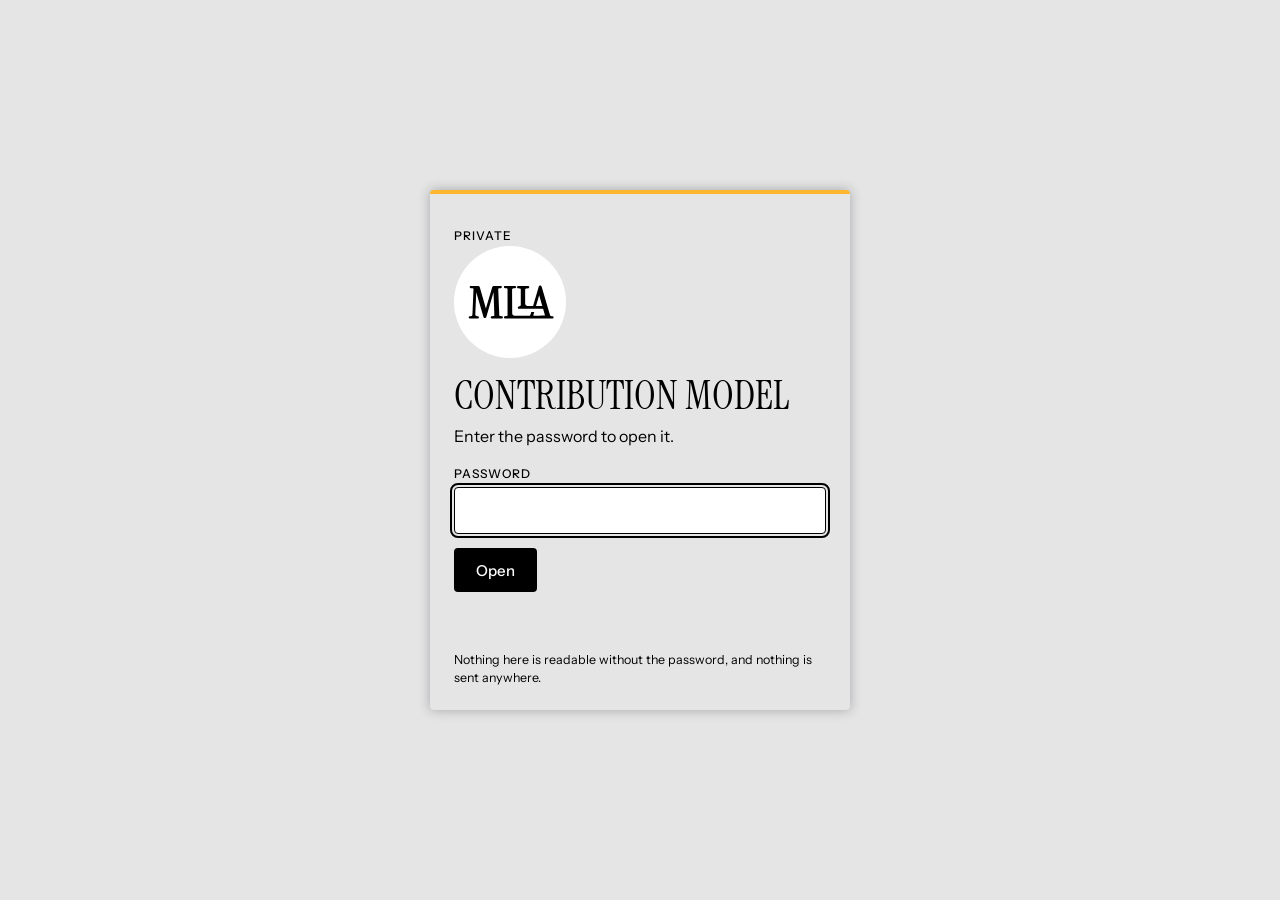
==== commit fda4f62c: "fix: use the short Medulla badge on the contribution password page The wide wordmark rendered stretc" ====
--- a/contribution/index.html
+++ b/contribution/index.html
@@ -5,11 +5,14 @@
 <meta charset="utf-8">
 <meta name="viewport" content="width=device-width, initial-scale=1, viewport-fit=cover">
 <meta name="robots" content="noindex, nofollow, noarchive">
-<title>Medulla contribution model</title>
+<title>Medulla Contribution Model (Full)</title>
 <meta name="description" content="Password required.">
-<meta property="og:title" content="Medulla contribution model">
+<meta property="og:title" content="Medulla Contribution Model (Full)">
 <meta property="og:description" content="A private view. Password required.">
 <meta property="og:image" content="https://medulla.city/assets/icons/medulla-share.png">
+<meta property="og:url" content="https://medulla.city/contribution/">
+<meta name="twitter:card" content="summary_large_image">
+<meta name="twitter:title" content="Medulla Contribution Model (Full)">
 <style>
 @font-face{font-family:"Instrument Serif";font-style:normal;font-weight:400;font-display:swap;src:url("/assets/fonts/instrument-serif-latin-400-normal.woff2") format("woff2")}
 @font-face{font-family:"Instrument Serif";font-style:italic;font-weight:400;font-display:swap;src:url("/assets/fonts/instrument-serif-latin-400-italic.woff2") format("woff2")}
@@ -40,7 +43,7 @@
 <main id="main">
   <form class="box" id="f" autocomplete="on">
     <span class="kind">Private</span>
-    <img src="/assets/logos/medulla-wordmark-wide.svg" alt="Medulla" width="140" style="display:block;margin:0 0 18px">
+    <img src="/assets/logos/medulla-short.svg" alt="Medulla" width="112" height="112" style="display:block;margin:0 0 18px">
     <h1>Contribution model</h1>
     <p>Enter the password to open it.</p>
     <input type="text" name="username" value="Medulla" autocomplete="username" hidden>
@@ -53,7 +56,7 @@
 </main>
 <script>
 (function(){
-  var SALT = "eICM4PPaixbdI3fpPqUkjQ=="; var IV = "R4LiPUCiKKshwzah"; var CT = "FDr9mLy5EbEto5gD5tkTvxOwrYZ/T5jckWb5baZFv6TC6bG9dEKZzEFxjXz1Yn+Q4t40C3QEabscumghVYc1Q4XFHUpt91MnJ3JnKkZtwXwi/3oUA2IzFummzO2vJwGCAoh9UHdQ4XYhnkLjKW3EHseAuSfS4RO/XGDuMocozy1idzr/eTDSQvpQofM95KcT5d730wttPeIgWaiN7x+T1sgbYE1LkuuyvymwHnemr2hFsqZdC2AG1nhjPPNC6kZz/BUF3VYeZejq3dMlAhl0qfQw+rgET51xTrJPn1vtVqEhy6CQ2NrBeG8WMQvLLTViPqKGeldEBZA5rRiBdAQHDhMwgtwzbQ73W28UDqhUIFMinY/iax5OrSogk5/AHhFHpYraVHu8nNLVhuVy0iEcl9bzugXrDkRJIb5CS5SuKqK0HhlK3QZKdFmvEeSzCofd1B3NGMDs1y7XvkKkUeqwj5+HYaw+QA9vL3zuM1KDB9Ek4rbZOp4F3aEz+F0xWfei1wAwj7qqkCoM4KaztBmWY3WIoRMSXyKeeur3b4n6D57zjUH/ulcNxcYFiZEoxePGkfcYiX309kGYJJek17hjazkJbq9ch8DAqQmkZcolZ6qysxFNowQQ9nB03eO39UgBj2+BJSZzBUlEHoFlBcvO2/WLx8qDrzyB+owsxRauMt76TZ3PTz8ZSqynKl3BKAiBsDw+TZIibLIcaWo8t4So/G2WyKizxvu5mU0y6GRTvrykTxzRKOQw3eHqleL3fGY9XdUBcER9WS8AZBU9tx15qXpWxYfw+wLLgIA1QXa+Pz/MRZDpqkymy7mBLxyAMIReNb40CH1JPfzjwvw/7QEBQurmJS7zm3w+s+en6knGL8IDjFiPewyPsQe9GNpArghsz3CNq/GbFn+axbNOGP7LD/hN8ssCY1SbJMHddhAZXkrbw2MQLsqR9NGzOtQ/U6PKYsanLJStFNiMeOO/OjyiuSNJxBnGvogP0h3OriKGX30GKbSS5o6TUYk+8oAqlVdPU3q61t+9XrkXzv2mnig4MrAE6q5ISFCqUOwDsliToJeTzzcG5BWDpgKn5Nu5DJlemuuP2iA//1/xEqwT/G9tqWqkCt3sjFCO+V2KYS525LeYbtmCvZY9XyD4ZtWzUjr3aB/DT0gCLkRtLZdp7n8nVHaQ0g5FDPrc0MoDQp1Kzw4AOIQ5cdyhFRebF1mnz8GmvVgrHSTa7N3O5ug7k8nD8pV86JpcF3j6MGlMU3aVDgieuz/ThyCX4V0JJvoCoL5RhZRL6RxgNAqgPn5CyyUSDjAQsBmXVd/NgUz3U2NOuXpex6kpCUSmusfTPuMVNSOXu+2sOgVNmNql6JyhN0BL9yoSS8tvwRj4W7blkWrwxevSssdNZ/dsHa6CAOVzeJYL9CQBstASnTLM6gEQqpdUjFHo27brvIeueSmLIx6WWCsvG4UjY/cNKEeYxSK/+pJMr7lf3aTlBhITL1zPoUN5GGD3LSTyDzqaJUkyDcucA66jiZ3Q1M0cQuqbK8uGRV0yrGgZ4vPuAP02bR05hgNknZkom81Gdx7ZmSRFlCL+ygp0KCHvJPmvT4R4vNX0Jxf3+QkHGKDXmTnKh/yyMleNyHIlF/Ofw3Fz/6/ofgokw4/6S3Zk8XCfGeb9hheSB4jl5ZMMQqykNugChUrAVTlojW3VPHNdjpXmiIjaqGt7IVHyyJSm2YT1E8TEVGY6C2v7OYn80s+kUZU02yNmBWTPmZA3NyR3usiHQWIik34XwcIObJYx8cbYKXFN/[base64]/2ZQFfbo6XSd0EhU96ZtB5rqSJH+Q3aOwI96gqr/vVbkN1lYvXBe+1njDpDDRr1CU0uker+ISF16ygUYaN56qSVbgKrlcBO3i9hhvaRL6D5VnzwKudPI6gn29/PhIWsAL0jf4V1K/KiPe+ZBTYC3x3QwhE+AEcMfaPON8Qiv9KguEFtfJ8f9P0chS2HzSExQHdRMqbF0BbFpKclqHiyv5bPF+k7M2AO6ox8+l5x/yDYmtTcVgDIFCRqbLxubRtMSQZ8auHt+X13e3WbL6JBBJDGLdoypxXaPZEyq+emKL0XUcTkjG4d69SL50go/EIgkswMCb+KZeksTuR8q3w2CGIvFk69XmDTAj7+lstU+BmtQmTG4uuvQUY60BpZ71wB8dT+5w3kZ2hbAqGdldaUzCWOi4fLiDJwgehLu2diGd+5sJZKS9dwypYpfa9GPW6Ml+vzPxBkDmJ/jkFODbM5Ynqgbz/pHcDE7cmDZGQDWmL8BoqPwtDUDgfT4MB+qf19sMBjG5VL3v56cWGp6eGraLX6q03JqbIf7QUI/0fqXwxBpYcLMG/mX7F5BoTp1mtWoS60u1S+JnXEJwL9I8Gv5/i9MlVhQh3JkWGlE7n9H8YMBxqHNm9mhc86sMa25UX5oXUWBujAFBxnyg1AIhLDLoImE3JAyj28QGzVZ7YctT50nQlYxaI9ymJmDaVzu9waeZZZdh3o/an+MPGa3UvKB3ukDgRL3uevXeLntV8zW1ksX91KOe6Ta59U9wjP6qoXQVvpnG9AWztbK80QZM/nzkB8BDAM0FWmEwwuosiwZ7K2awolOflk7J8xG0vqUrieQuGaAnL3ie3uQ0iW9ljO/dR8yWInGrJsrxuMpmJD47SW+lDESCqImnGzEhxj6OeI1rRArns6Q8G1lyS+NiazfgZ0/cNc5F2uhWvnF+fk4d3sCjd/TNP2IdWl9MT750qL0Xesx3Ue+kl4ZL6pxKuQ4hzmL9KRvRzu/3Vj3im33KJPpp2K7hEKBlu6kJ1Xt67g0bg4VPOuBVcvhpw6toRsK3d8Vw5Iqjw7HaSiT+BZ5wKcpyT2tycnhd8E2RM85P4YSO7E590i3xTNz/is92fswAUddioKnwt6SkzkibOj5oXEccWW95Wr91sPxwryFsOXkJm8igmkaPrmuveu5pfSUSId9dBMZc2HUC8UPh2KsxH/HsLviR1nNU6ac0PoMGoq/tpmH12T0g9SBNq+e07rN1mevYVCdN6NAFvNgRchCrbMPykksQxdelaonHKM+Q/wJEIvG+Xbj1jmoWs4dWWXvGRbBUeWpPtzu/UuJIr7aB7HLBiJpPpeWe/c7jfaIHrWIqb/Wm6lflqmnAfN/99xtCu5D89deYYpdpnuua0S1QeE+KUdk5x1cdyVCfpEPfzg0Nvpzs39OD2ISBsXHq5s0LG3C1NL5Z6PbgSmn/[base64]/zVWLvYsWcgm2we7p64VTU0gmQ+piCEr4jXkDSXkXb1N2mvj0siQVQyUbqJhkKonhnW7jOeDYo22zb2JB4x9K79US1oNEKR3NHqksE7t5UG9wPGWqvVeoBjFxvGdTEZ3MfhqoavDYxvZ3DZjOfEOhtc8FyxWVE/oAuBeAw2mgsdQmph2BYZknstyfjSd+qc9hxnWKaQqCpqRs6kfUWi1tA0FeuoLvqndRUBY4wLAY4+nz0aAM3e3ejZQa1gg4pTb+L+g6wYG4dajvoc0+2zfTY0dqo1ZKDa9oXGvoqBSsrorLRhb8Mm2dr8QPlMvdjAU7aVD7vzPQJOTWRETeIMo9nxtK8s586ejm/[base64]/R9Md+6pESe0A6P5W3NMB3MG3oNIWRL/XVTDUAAqrziAmLABOORA4r6Y/7dJI5lhMPnGU40HULB2ppmBF+augMOo2dv0CzRPiI4X0nqTdLVTrnJW5ckBHTBJuYzq8Y2aG7nPnORzFsa3GjVQNEdm+8K0VSe9hvIiiM2W3pkJQI5wjjF8Fwi10/C7Hu31VeYGwsiLCQu+FUWx4c3c4tvt0M2b8vzSZGCYc2WsLBCPZm68TN3Gb6OYjJgGTGXYQr0CniT6ok/Yjz9syeEeSqSM5Su1ilBqKwHlZAwjpFwPhQhrFghbiFhTcNjgCYaBkJlnCQzOv3bwOXY6ZYt3ra4HFA7zEusMgsp3Nz3HHuOkVu+5WKGXcCmGyobSRx6gUYiFHxbUS+TeiU3ATylttZDr/P14I8Q57qemBrS3uK41GXbg4jfbm+uXfltd3Zfk7B08UQ7V0OxU4C3cr6I5gQqNLTnnx7TmWcN3yk/cCYxSv4ElrTVRtMhAA8QHj/P0JrtrRIcQoTo9GA4nyJfUyfwt0PoASeF8kSRgSej2HilzWBsrcDrPwBzouIDLM6RMKwxmFdhWk9ElltFNnwDoah3F8hVG2Q0zKfpdAh811udSfRiysiyaTS8a2XCkR+zyl9OmcT688+8Ce0m29Rh4ecSPJR9DrTe9AktQbNctR4Ha+R8iyHOY1l61y56xetgwSi75/[base64]/qK41zNV1RHCAiQ0tWGvrQI3cSkXZ50D9adoNe+z+ThoI7qWajUeRfxJxE0mNBV5NKPIr/gNlcE3VkvnYbjYpIUntxkb/TkcIaKRX2WnuV6FfHZC2JqdOkwHiVjZLujKV9dCnQ2ySop9HEccK/qaL0LeS+QPoHthMAyWggPBK5cnJNdo8oicR8hd3XwSJ7jgbd6vyWXBZVSywWkyOCsp6vDM+8JhSZ03hhUcIcFOrH+imCb4JKA0Uhl2yCM2jwskRz/w+KBJ28jX7MlhWBj/2OM2GfQs9Wpxx/[base64]/3YHXt1b1WEfOGqh5S7V+8CnLhzkXXTBMvBHBaFQG4GwOMCbwND11VUDCO6lNXcnVtDkgnbCgzbQggx+hy11Hx7StHAO7ieLIrK7T++pEohwig9wP57Eer//s7GbwgV+a7vX+nXX5Vjl3mERMf/Lv60lViGpRk2kaEVj5EOTM8JG4C5/PG7LG+37xsYBo6Ae5JGI1GBkd1mDY8yxs66qWvQSuuWB1IRlX0bTEOHrwLO5FSvcFSn269Q/HmJsTXLWt4bCM0Y1qG5gqdlThNyJy/Yll28gRYUsViotITS2PAWgQOpIiXUelhpA78fdT8yG1XEH21g/dBQ3LGVXb11S/ZtRcSfuZ6cK/ETwexXqVn3YLhF1iOCQaM8HKOHRMjF6kw5X0bNx5fI482c5L0hB5S0wXSDQLdImcGll5T4ii10BqG89U9sU2a4r07UYDELa9V8cY90EvhFFUC4nJUZXFEguZ7ylodNLwwFHLIs5LUElFe10VvcBgYqoKgJJd5Llilbk4ThGoI3n2/9SJRMih0wQerw9AT1wbRIF2SrhXEDbZopyntAaBWyysJlbebxTLR1duHYXwV7lAixsN5dSE5RZGbZ+kjFhFcuelZBrm1ZZB2BYDlw5k5Bj2cYXJWjy2fcI/dHeXSY6s2thei3bwNj1ohn/KcZ/0pKiq2xgfJJt1eIKc0qY+VFDzsdH+n8K7nS7YqWFXs1bb2p9hgmKbb1J5SOGeHBvAi9av01MWzDUeRU4apIiN6vdPjR2sd4rp08rZnuMnlHt18xR2M8aPNrCaeDLWRj9mJK3xC71Mk0uywR6VXSEaqNib+tNt8Pr6SanjBCsC/LpEZ4BegmacT5BpdJW/yHNKO2U1E33aUvlMyBsKcjsDh7bxylHoWrFV343r/27BVQURl/o8NXzyAa2JqQrQknpJuQ3ofTQ4cSK6Rz3kA2e+/GUji0lNNKLOIEEKi9v0evnRhSEo0JIlOldB/e6QI9LaGJJPKhP5GECL3GJT8MLTHIZhjZvPQ0asDpSgyTob+xMoR/hiKUOaMjJlLoaliCWirX4ZYs/2vRJsLCchc8Es+FE8308KXm+kkoHz0OlnknTHmE5KuGlJIHgwl2CP2+wCtADHak/+Fg80KIDFgB08MnYORN8pPaKpTZ0fCjHIpeZvmPeAbFVhzOHyQE4pXBG71IJ7OM7BALj2eXKXGq7qy9JSloHF1idfmJKCPWX2AYt7xKdJ6NW9HglAS4sS0QZtoX13jVPnlwt6PxipmA/WfbtNQHVtWoZDXRijdlsaN24POr0l/pnd9klxcDoEVQ8lzcTsvQfEjcBKz6Le7xjGfBuKbLwalwQ9cGrAfCSZxQVTdVbgxvZ66BfBwKyCY5wwZHpbI6mCDNeD0KaeeeIK9+ALoWpG8O5W8S0xx2lpvMtDZJKuk8ohuac37ncAYlcApjkvrDdlbA0i6Svef/7Tg8Q3P8z3j+Wg37jLLCYyntqTmKiUxM9RGRkefxFRGAleLhKJr73XzBwGoQrsVj+oB0R2Klx92mDACqJPLO2k74zsMJ12dq+iP5lWT2VnUhPac9huTiUtUH9Tc0miRvJHLiWXaAP8+2oBfbvM8ljBFMh8kYrFUD/R19/HIRYkIXlhE+Jx2plvbF6WBwHo/UyocKMlAZLzAll4xTKuegcATFWPecvInONm++iGm8IyCbAi54zXbgRLwDikRdQvfLtl0sZo0kYg6st2Ivyyv2CC9SCQMZe7Uot3ycl82Bmxs+nPkSXVj7HgZZ9zv6lFOjz3CkXAUOiyK/PRLocgJEMzRtv8f7jJD6hbgae1pcPOMLc/VYNi2Y4T27akovDByDIEkSWzMwbNae1+l98rQL04uSTo+0Mnz74ohGKcFAmeWTKvnkXH3laErwnRLw3LkDSbmFwoe+B4KwAFpAjy0SLK4mkyyPhYQei9XVZ4tGXR68Dxr3WjlzyCkDYy0IfvDyvBPDtfyzApd6a1VN1nT8BWWPEaJkm+4xnoCDM0l/ouR8ddX54+W1lbp1PkCEXFZZabZxucd8OUXkifpoiMwJjb1k9/o/wdE/Nt2Fw3cnAhi/msEzQVY4i8z8bcNWlxExqCQRXBUpX8MRUcoe3ntHMf3haaTfA7Dxdi0s08GSWjAE3AXSlgcakN1LbP5uYBFQErlDnVyd+ZFR6Ysco0Y2/kR6YJFJapIGLTYqVfLOIWAkZE7pXuUdPt7EeFep8L2OfDWcZ/AWOeIPGy8PZ6eAE8cCtak5za9qGeRLWctP0c9DhA8fMWTcbcahTFAGaxsgqXNNfCeKaM1K8w3X2InXboCfo0m8ATaE4m301KLRVQ3UtBMii+zcM8wsj4OFIkMlfZRYq/XGSvBbqxKxGtazxZ04op2P2e+APTbq7XMfVQOWg0ZRt1pwMcv9+BZY5LDuZjMPrytyMCy1EfLrMnIaUOgQV01X/A6Paa6Lr79npcyWi9ezz6HOVYFc0iYSGsnFCfAzTcObjxHWuGFx95tFmBaLPGJFJ7btDp5Y/YQXKI+cjL3glU1obbt9ojxzFBjpZ/4L2aWBjLQNqZtkh8+opqrwMAVmbDdfeEOLMWBjyBXBvcYRO8ddP0aUhunZCyqGmcX7OXwxjcKyo+NjYOZR6ljMwL9ZwAdhyX2bOJNnCbgQkNfllXJr5LhoNY9cc1VrP0OujXbUiv6EGOfvkVPlWNW8PudFy4k7ldnkAmX4MeVrOabV/WzrjAitah6LpZG0CVRlvz17R+hhAqpGL2m3AIn04YjgsaGMavgea3DwOd56emrTuZFhZfqOOquzTbMyMUmnAl+epOV5hcfBzm+DZWS60wBLYTZv/[base64]/hSXmNahm96qtdzF4k4z3AfWlDk7Q11Sq+2nYWepCbTVtLfnPczAIJfxC1u0acBEunWYgvLmE97/cYoGP5dtwPlZdbOd22h0YhsGYzUOe8dsccplGsnGZjt5QxVRafTEC9a9O5FM7WHWvyWJcLj+uW/aBZsdPwYHly51IrWwNiECvmC3jkJnaBPQLSfhHHCm+cGEnokz1boHCgVzBsMWF3nx1Vl3C7Cer630BDbDy4L+HpG++RGJ9t11uJ1Xh65uAKJ3Bn4jIugXQoYQ+udWgl5Fyd3mPu5rlWtj18lx1S5vefCpfVIbQvM/cKQjR8SL8+Dfu07CGAXuOVhi0RGQoxGi1vfB0mugkGH3dq+rWJNJV+BpiH9yYCHH7q8luYEVZOYe7LtKQdaF66vUfBRHziflps3fjvImAEJjUUOKNUgZXzCQ5prHcKlQHIzExcjFLQxnUHxkwbRG9skCL1Xj6gIWHlDw4dWqm4BTtCb+/2wbHh5UKAAvNYfP8IpHz1Sn+PvZjLBVHVHtmMp9UKV0NS2zdBWVUNLtiUL3a14Yhimvq1U8cIzOzYspMa41TGlIdRZ/43gdvvkPOhBgY7ADwyyAhbURpSeduXDtzG+HnKxqnYHeGfCg+jOg5arPV9PTv2kjGBWCap+6gV0K9GB1dVEu1is/5m5WIGA6WmUeIEXlwQwGe/3FDgRs22WWlkh01LStY/+1l6qa+s6MQkqoZxI1tPC2tC2NS2qmi0TJkLho7za4V3cP0HuhpnTZCnH1ZSetFd9i5nOcSTgXD3nkZykkQs/RhGXClHTO0xNQDR3Mdu6OLEWOYye4Lo6CuAWbW/soGIV40YllWV5gwXzlJ4wtjFlP9attJi1Qx2IFKMB4cxT7/YRtNWSpYRmuq4CmC+HXYjSw3Ycv7B4czT12OzNEGUp6D2oD3UKAOI6ryn4pYCMxurZX//gh4fRfVrSWg4zkbA1oAudO5B1mnTd1ZabXj28VXp5X9gZ/xlttryvrfXerCMP2SgWimZcaE28S7OltRtMYYyy0OUu68kLqS6sbq4IaebnRGAnkTNt6i77DySLDtzxczNK0G5/Y0HGuM6o9y82L0L3MSXYm4CrzWPGpJWTr6X6xc505gC+yO9WSKO6gnorZgPpbVXbGZ2cxXej/JhvnDWei6XoqadpEaS6vyDX2GikU1AOVQwbZGupTVF6OuWISQdnuExob8jl0634QcRikDjsRFlESUSfBxzoOm8OCs04axuj4OofNCw9kSqWCahCyYzzlykY91vL8ewZOjeu/[base64]/agJ8iIHjTCqSVy9qBDPK/hOV+gcrRupvGHQldmA15LESdxFiBNDILa8RscCPL5WVuiXmc7PO6yBMJ97bPB4dSnIfeYsvV34U/TgyOxdpm9SeOlNfyL7FSQpuxZUXpyWUf3n0GpSHlaikwQj9z7GpUcSNyZuOGenZ/7cfOh5yoAOCxbTauQOLMTN/Nl/cS4dTiJ9/oD0OP7b2LuSXbMrQij1O7bjyqWXxylT4aUbAxRfAsDinFuZuTI+sihS7fnsG0abPW6mXQsRU4k3fQAnLDGokN9jiY+36aKZvg4OSQYmPEF5/3WG9zyNDxlw7K1DVrSUUTdLTqE7xvz1ddLditXOzodfPNKaLOGWO+zz0HptlBNAM5Iq2KsqsvOqKojG7lTAyexFw+q/8c/TNzW+/GsgYIrKFZvULzP0HVBfy2hgn0sBM1rDBP2W4IUdGI8ptssTNfya9XHIg64ITtYl6IFYbs8y97WSwmqzf+KAL6OrpFi5lIm6Pk7PWX0EaycNAAkXZ1I68aOTSJyKr13LwIlqGmp/Zn3XnfxdU6HbKE1IQKpt1vh8rE10sgfmoEJsf2w2WOq6Y0r01FW29siFgr4JA9Wnem3ZzCQA8qXWktcnn7q8yDRUUNCePh5P7bBE9JRLtstpFU/qfvzqin4WZQis+Ye0ApxnssQVyJWUV3ACMuHNMbZndQDo+TKmbGE62xbaWeTM4oEX0XKYyGEBTrkdHKkRr2PURDiweq6I8CXWk9OqzxRBWEU83++o4XCE+fBD1MxhFYELAOYtVTYQs9xswlaWgX+um8rdRSXVXm6TJ1N7WV4932xScstbeulas/1dDJpqME+fxPWxEhMrlP0xIHUbhSuXPw1q+VILRUBTI+ph7/b2YSn0TIDSIAOhXAr7tpo861Fzika319z5KK67v5Wr6Xbc1NHN0Z2SsaEbBJAtdM/p3EjaCEG6LGSfC1G/aKZp1NC9km+eyThzHWJJZGDrP9LGhk7j7Gmut4mRJk7O+IPlgN2qdkmPfBa5OeJwmjInXmyjzz1QSU3ZB61p/WCzwXE4+XrCWxXkDAJnqRgwsepmFyjrzp+PILdW7yqgwcm10Toful/2b8X3A2hS/cWA72kXpUCPk7bqP93b4JuvszhlrqsRqGvJ27+RMrC49/PdPqLEOR+6dHN+z7Be/IwLJmRyr7W2oKNMnGO0uvzbSe1gvBh4W7TOzSSdiE0NJ9+7TPWKq4XIjXAkq88IoBiwc+cztF57IYSpz4toa2sTg5lUIXEisoGuaOfoE4Q1f3QAazBQHZBcBtg5R5qO4v6/PpDlzirzFXgGwQHXEeVnHWJuvLaNmSVbUs8Nmbn/BgB5EL3zRfmnWkXsavtujMbTxGsRsh5ejQrTn/e80hHa6VaEoETGFuFyxxd9Vdv/Ry9Yd1am0THd+b2k1orcxrU0UJa9IFPQqfa12N+Ni/KQV66+O/da7lb+HUlQI/YO6awKXXuZyhuIk6V52pRifjC9Mjx7S5mApTeurEn1h6RKZS9t6mEOlzkQylx0MW0uitmVvpJ/siUpS0x9n9cqcvepxCfCAcflHrO3J0DIEY3DU9AbQfWWLDGwjo1lhIoAwKc4j5dRmyRNfNz/Xk2SxiHd3srnDOgFkuIUlS+4A8p1WIew9Jc+M/GRBRafiufjIqfPUNncbP6ilGcBoQYQ8Kx9x4iQEj4IIPi5Fs01/MCIoZ8UqWRcxFKvqg1YlRd0mXL5qzjfo3YtmpV6fbiNX6c/rJ4JEnxcryspJDtoMmUsdEpjfYo7iyZ0nLuiBiY+Qkoku2IJltNRnYDuisBCz2d+gR7oryQvlKeWQYyNP/XrDGtcHI+NTrBmcfNwXNhZDEQGwwbroG84UHPG+jCO+FJLK6P2S49OtEmt3956WQRBVdX+85/4RtS6uh5R6+RovMu87VtjplhaDXLpyvRLyGzQtTkqWbz4gU0pMKuwlkV1JZ3OvOo1myhVV3C7PgZWggABZkO/Vz9xQvszN+wM3Zc2dG6+awP2UOquzodCcPXTtlnbKy3IymVfe9VXRC4pOhpKfOWKWdtDGv1BVIu+zSTv0S+KEFZdjEAJ1LcXfjdqBGqVNKI2QLWCRzzc6vWiGTeWGh2Eatcywg6eC/OhT3++VaKeU7Xy+AY5j3FAdFFlbal2U0IdBmMFsYsObUdtVMyTe/UIaDCDsQQ9Vhryvjx7WLrQeLme5Whj9I1B+q/UgTDhD2lyhOUBk3f5xWlYL038UN9A7c/mrLEXlco1GDGJD0NEb5Laq1V5xWMr8CbBLduh/dCQT8Hqk/eK9qeoqjhQUd9ISQ56Vqw3R1mftDFG3GVBFzo9r+7sld5nmAX69usjO0B02tMF3BxUeYGxKuXTszvfSJAm0ji4n/piavoPMfL9GOZQJ1+0dIdgqnGJyuSRqx/DDQcsDtnSGY4my2C5LEK//[base64]/auOK4GFaibzqnrFxQHAQ5bQ+3HPqlP8Spx++XGKrJH/vNCbJjpaUt/BtEYKNot6MBljW4CQFjvZS1+hXPHIg4zDcVfwmssnBxlClym+jGoR8rqpKLYOnVOCsPYk8c+a0ULD7TW485+udBSYp5jyI+0aq4Yj2Btqx7qZ0bKXZKgTZSCNqK7URasFjQbsVD4Zrq5aC1KEJu5S4HtpcppR44etBTsR/sZClbfychz0V9chVO7Z4SobQnRmx4T/Z5+R1kFr8LpHMopW0bEe/N6ozfHYHYcRAwbHkstv9f/9m2UlOPoNprzsDHUBHDB4i4L+ICfBvNIzHMiWge0eApesHP81zdEnB/fpHFJl5VtzAectLlvlPRA/By1U+egGwVGx8v2xGDi1VEN3KZFtO8WuUf7oNMLePS8rz/4oCMSM7z+P2leFFFWcN9Q7rqEwZsgcmF1XpIssz//D/vL1/AjOILRw1j3+tM/dHcg0wJ2eVswvaWrUyUf52Y+ZwklJKx9GgcrSOx9x3H3NTEc86OugmWxYGtDb+bsQkzKM6vdyoVyn3bDJAxriwVgBciHryRRaZgRcR3BED3LhOaQael+024bi0aW7VS6UKA4ZrqcVp/3BnF8hk8VxjwBB/mpnCl0+SjE3magmWa/[base64]/5HGDP8ltMl8B78CDzyIWqFM7+kbxNhi+WUcWOh0trr9kLJUjVmI2Sg6tKd8NLc8Xe51McUMW1hWDaO/UQ/AJ9mIYEvs0m7xpZMVoyMTU15F+KbYzqW5JLDogOQSxJ+1GeNQ5+uJk6CZ3sNLAnyFEd1dcxt7c/tHD9wlMvENKQAyyRko6GLuXQr980N6+bwFCBbPazwBYwCT6P2kOeTI0lM39nBCFpzZCVkyA9h1fW7xht+94hGIfnKNEBaD+To0z7AsaGvUJuualthS+R4/[base64]/UyDEEYtTa1A4BcBdUi1u2tg61TVNsGOvI4niXbnMpRRJKKlPrz04kowcycDuCAbZmA8UNGiqrLoU6hD37F6Xe42Equa7luSse53tcwZYs6l1OWqW/Aa59PUtqppcvA/zVzusrUud5elXGzW9nC6HTEVCJrSR7e6WfRKRBF0d2Oi4HSdTU+G0efTMAwYUwQgawGU1B+yWisMkFS8UpCr4zeja+3zwLm0IGi34CKWkGzHYrnfWFzuCMo5oRPtvEzOe1oehOKL1ZxyzFvQG7vn5OJYVcF+de9+McUObOAJl4mH3v0pjGMe4k7tdxpUkev/OvAJfeBjqv/Q3JWi3WYB284SelgnxDnUUiZgxulvg5NhvYYPRUFNKoXz3XXLmYn5Lh0B1KSRIHX9wa6ld9WdTYl1U8fpl7PRAd6GeRzSWrgUPqn7ra4hxfx6/XOApAUsqH9TbVRqIC6pRzr5xoMJ9rpxlztPvJJZIrpDjeSDyCpart9E38FrAg4g3nNLBUX6HipoPqAaawyub017a6fsnF+QqGie/Mb6auz2Hn3BZYdb65x0LOXAjdxoLcDCY9gcAC9lASTPK3XCGAH7NX05XD3uKU06zuqCDbBWHJpT+G7E4jPVq0zVmNLiPkbbNF/K1VWpjYJv1yKY8vp/mTUzfQaQWXZlYDpIfx3xLLkVrqd4JM6/5IBpFmog8/jT9aSC2dj4E3PXnluxmsoelxU+9h39UAamClSyzNCYPZkOv2z0B20B+9LYHkU7Zf0gIOhbfRNfVX5tkC5k7JgUK7cwbMHdW1rxfz3Hvt3lsq189+rAAyaMb4DG76m+1AjBjdQ/[base64]/HpyCCpYtSOwKb4ZRA5Tje3DkJsYIFF8kf92KkEww35pp1mnj/ubR+XFMDMDCCOiUzRlxWZHVL2ycAgXa0gTLIQH/IxEvD+tiW+ulPVAnaQ/4eTXicxoO3WjPeeNxC3uCMz2tM0Q9fw75whtGa3j7sn/4fewU/S383Qu/LdOGlwMAOgbwmWWQrxxHa3eDDjxjRIff95+tor8kohpCweP9Tf021JVLvPk+md+4ae7EHCIPfi3dcIpomxulUy4o/yxuWVkFdmpxOcnc+cHE3H2RLgzoRIGONDpzP2xdk1XDgy3Ev2Q5QJhwUekKzPlzD0CRQ7ZpFw2R1LZedzmb0/obj1m01JI98GGALOx3DdDRTsUjO7mheJD+R2zRzMe9NsKqSAZBpd8B94QaOC7bYYirhWu0iiACSkTKafPIyp+tRIPwqUo7qW/qs/O94l+llsgWD24+Hwr1l4xgT/pJueexabnjhGKH9hUO8KpukrfRi5lyzO5cF5mYfZyZ40XOVckuhFAw2mNVTjFrwejzifb6vu8dv7qp4k3XsQE37huCN1C+3Prr3reBsJTbn+V8zCS3HPIhucMW24WAyIg5p86y2O6IblPTR2xOgO22IVDifUUaLMGlZl5kcd3eBD4wGk/44gwpZV2MIjctkxAGXB4wjq9WtDtmjjmuKYGhCWhbsmSl9D4JBlXvrNY/XVdXXNrIpd6WlTFJMiN+fVo4FbvZKltvBjy1zc7mi7UsDWT8yjfug5lonq9ljOxIICPZglrpje9KaAsdsT1uygGOLcbW3wKsi1ETfIF0fzr5rTrBOTlB6L/9etCplpLvPAWofxjmNU1GfF2NouaYCzjFGZnmyWhwzkWJtEKl9eTSky6AHVy0P5IxoZWMt6thp2oGZyYZBSqgYQ/z4Rp/xxxMvokdxCsMr8yOpRhe5OCSI/aeukrWdAmxlsXpmHfmTKAS8xo+Q8nEhwKPnJmBcjJuJ5dT1G5Oxs6wG5X/HeSfne9uUrRKC44e/[base64]/yEqRaiuKVOq9G8m9SK5HJCg76oEaCEn2XZyf7XxAMWQ+PAd8y+Bpn9L/cdX5IDMgkHhQ1bnhH1/0hyhMzWcHjxAKPZU8RJQHnBbZLwGagcX5Jt+uZL38RTz8bkwvDnHxVXewat7vbsg5mkWq96IrsswQJnl06J/SX7yd1LYlsKs86BMgeuYQaLJPaADDcqJCAgnBOPIvIthMuBbHr9pHYiW1S6jgNeBAobsBE8UZDqy7mzjfY5RSvGdWZ0Ek+jPCUn236DfehcTnqhveZZXmNaDCAMGJ30Nb41S8pkSJPxnCkeK1X6DxVDuAL6yBhqhykZ6wB/+Gc91Lk3ID9EZkyYWeFFhFvc3Sg/fPeFF5RPrL2hh2E/GmJyEVHTdR1XCRnmljlLUi3BejkKj+CRx8u2ZArY4x/XaeT7TgVSote9pnmTlJN++5eg7q/gNeuVFntcf8ZPRbC1gwLAj77oRiNh3SJj13Uc01y9mqCMwfHSBXkwtUVkCuUhZLp8nwrqURkYwIKj8J0c+PCzVxLrgB0a1YYIU/MUB4y0YXX6dw9Mn3S/kthzz5DJq6ZMgy3uBLKhPOQaGwmGNGvsCN9bD+OFHc9BJ7GAoZVJMo2ZwantRC0hM8iXzQrAnhiva45p2423HhakpE7xoyHrkE9ouRv1Bi2ny9FhzGw/qB9BYzzQETgaPKkZWH+gp9JlUcNUbK6Gd2LSKMNmkNhkIZZfVnZfiqoaFG12f6YavAkZ/bmt8u4WItdoYHcEwBtIO7Q4IiFB1rArmKM7xL9KRcCMd+MXF67kjbBULPSGsDuthBbKs9teRFJWx/ZBYoOy0R53tgPtTncG2rvTlnJAuUTIit28fw9Lx5fAP0KpbFW3YLRyq7jiSzSrb10DDVuej0As1r8Ro7cIC/XWBYkO7QqUozmYRnTMzmUiMg1Zr35kXBEx/[base64]/eYzovI9kP8Kd6nhT8xOF+nuOpDnsexv1utlTok/0qzbKo61Weo5zfpdb5vgxHYgVRqt320jZc88pw18oougfu7mkFOXUS6xSO2+spYJnmW4a52ByWbH/J8JuMjN/mGLr0s4jZ3DU7yLAccVnogWH6oWmnVXkmvET1k7TVdHDJF7KK0d7vib2u/8Knmg0ohMpNFOGwrcWvnv7ysDiy5IJ5VxD+RqqiungssyGXXZD7J2ES3qwGeb6raLZIuxKDBGKahdEcmpC6/[base64]/[base64]/PtOLQppCcKe//Dr6QS7TTLOpD+JUsNqtLEu8nHB0QzN1zq+IeJlpztfpP/HCTu0wo71EBBB1ddH52tWXUCPpblavYk0QXIJEPGgyjaA6ryp5HNhEFGOE/deLoIb8ZX6mYLxu33sRzMefikcBb6ONSbJMJofILzGvngLl5uxGeXJaQ0Oi7oP6Qp1BcSCXyE7tFeGVAUdYNWwg42ZjrqMhvu7YDY2uPNW79bcMijcTJ0qmWBlsxq8ac29mFp9Hl+ew8JqjoMpy7RXfIQPgEw2gz/3vBWQmoyg9HvYG3rla/93bKvVCXc1ZSAkLMPxSdxsCCebYM8fXeazZ5ri5caEFJQJxLXNCTSajtynne2cWJjYueJALbQTR9UuiE+ks5WpwpieWVzWNGFuRYuBHbiYn9ytyP70FQm8fiedgl4uwgj68rykizdYdlGJ/qZbb1F/[base64]/Ff9GgYDoKiUOeJILOdcyAT6BBS3osoZOsN2brQiiijUvT//[base64]/fM/u4/cBzSDLf2vsvaKUZYbFK9qZD7Fv8r4VStDp586lfdqcMtQyNw2XM+kNFZfOzwE4HH3QAhDRLt7YItJolAQGlaQy1eKuEyouHyktD0pNNhtBhTthQaX60Wxone3sPwf3hkZBVKR9/aFH9YJlmopImzZVF9f9Z4Xo0GPWKeKJ4bJqOaRDQSSI5ny/Cw63Wo+SQOseYgOvGjkQHvgJ2J4bsEX88lzJc9ICWzkdKNByA36xmFqXC4ZMC7fagzyHoZczfPpbcNwPpTAxTUjOi0gT3/6qoJqkkmTig+++JFu6kjNqTGtmLRlJHuo+VnsXKKPBwJOvzojeGtyKx948VzB5hlsXLiR6+9PeJsYtaRm9LiZ9yWrAqp8RtlhpIVu4owgAPVjJ7uHudtqt21v2fpkoRUlkcHz0HhNvQzMg7N4YAZRtOFzHnEB2Nh6adW/PqA0KeMOg5RAZEKpfvrdn0Og11DKj0/Wcuf9S5Wc9HnbmA7J+8tonLlk1vrI6tkYPkGwdEqZz0InSzXi46I0YKusgdKnEpcZj2BLjnR7hnQzCKERc2gY1sNzfOe0RlVGCh+/LqBbLLwGv8pg2IWjTfZWr3nlsbibT21Wgce7TvZWEinlhCUTHliY0tQdqInUVee2ZDgBskBQ8Kt9FcDJwfVnrxmNL4BOikt0ELXXAg31sPApWyJuFitW8KeTvKbLPwDMUn87qyICMCymweg/OIGRi+8StJgbcjnVUCwyRftl0OMEZoKro1jI2RC8ytbf6SFdOCC0ZSCWehXoAPmDWI8BEaYc9yaoMQwhPnKcpf05+H1MWLwZA1FAzQ6EG5qBqHHo15hpvQRSFA8RCmcztLRka41ojc1p/0l097HS7c0y6ytYENOXtdOk8RxZGC0CZNJTJRZT3yIaPZwKNaqmYUauveQWhi571/EWwqrE0N304Kv4DBnQ17USdbqXP3d4ZS6JO/VEyGuzfCo7g3YouKl472jt66oBtWDAM1KApYTF6niOxFT7Fjq+3SdsJK8e5eiUjarBO2WKf/dkfvszj1SpKO+sljiWg0ejfIP1f6WFNXsVDl0sd1M8tWMsMVAvuobBLxOEhwgu2v3SdS/VCesb8yX+y17wA6GHUT0cvXO5u0jG8PDmeNEG2zdHmlUW0F7yQ6hoYeEvSiEolh9mQK27wz1daLzz8Ak88Tbl17uFKHl79zC84D5S9W3d0IdXgkW0C+bnwTpJ/6IT4yvzjFccM9Bk5uvUumYuqSUJQyWf45Cx7VUb0euvWQbZjWeOmzMXAmrdhK2bXQ+6AYnBmtC3MvBsvboDOp4Df4+Rtr2vDAJtPYHox2UGLisjV/V1a1ISIJcpNGtLPz4QNYAXLyfvW2baGBs99Uf7lycL2lXwVFMFgzLN5Zw+4xMSf/XCi8eLsedQd7CEUz01/aWTJ3NERapjsCIDdZt1VmKYvAZArK28KCYz3DZW5fRxGgFwR3sGqXdFWunlxqXqGwvm0Vj7CojfEzV6lwISISIYL0wEmmLiDjKL5BU64Zr0AEVNExnGEISbzuQC4unZXWQDnEF9QEI7/vmvwgOkCFpRvkFFVZI1FVT0rCV1EpcyqRHzw9EUTK9+2kOXkbiyzqh5Gvdrra/SQUOkMSZUJpIRCwmjdUQTUyyZSafOBiELR7gU9WF1yKjS0huBYmdwf6EHfgDKCyI82Wtf5Qi/h4PnWZG47jEyxaaRVYT7i28bJnIoH6S3q8+nGMNK+JeT804PqwVqabag34NckAz4o6Xg4iI/IY7zV8WWVIBc97tjF25PxHaPWWWwtwRLv2Q/wMoiJ3Gh4XJN5/nH8hcffiULRIteB3fj7HCBvVQqfFrXfmSoVJlqUTudsSL3N0sxktwt9oOe3OPOXEf5Z6xatOWYimaKRFYUFREgoW/IeXcUVh+c+yWt5K9QjDOk06oG46P8RIwwVYELcaNV8ApFEnkgMtSU2UkMfLzZpZaNcbSk049f9kUHn6Q46vQIq+fQ2gZfkoMPNRPh+O3YCJe1LmR5pGvkWDGi9JOIgOWgmZ9+7lylagijOX/fPjwV9sGZfBQ/NSgPBsPD88Xrmw8m2jeQoP7hS0b0bgiGEQNw0t24rD9kVl7qhQyerepCZUmCxJl/ogaN6b8TT4KnZFB6rP+XqQL4pww8ZUtuoGs8COskTZvqPKsnNTfMMvy+9GghDJ6piRMryZvKNCr+MLDDOFfoQRnOmvjpMYjbsuoW4kO43b97FWqrMHofLsbxGQQ75QCEnklIWtxM4Usl2MO7JqY6GVxdK1/5tzQaq45mT5G/80zP3fj6U05dokaflVFwSlTCqlPhtDRfMQWEOy86KHYST0m6qJzyNrXqV83M5gHdFg/FME7jXabmXZjo6w7F2ri1F6hAjlVeSjkQOk68A+jVvaqe1euPVNLEL8sXJHopHOP0lXTmCxDduWGhgtUNW1VZ0eX7uy3cyDuGwSDOZf/d/T7EOkM2FecCBc82ZDW25JcY6noSchVuOsO8ocNOYEGnBLkWEXGLauS+yCNELYy+kU4KoTLmzpBIY7KMwrzkBRL5nAuK5/N1ixFut1vQLnoSWhoS8tRB5ulzSNjSS3WZrw3NNC78aJEQBA/[base64]/i1190zDQJz0fncmLU5dYAxafh3gr/wzztGOudvlQVwM2qIraahz3P3n3nTEGR2xZFbY3eHgR1NR6PxRRZaFKgN7qwJOaogIyb1jMs5Wg88LmPpWVUV47wOFAtFntp7gqY3alKQPx68/jrATkPrniV9uFmGiRsD02++4swclmAKmEnu+sd2IKojdY+C2M0Z66sMy7uUuG8RfwlNk548AzeO54DopIFbiSxvbCc7sk8LVt6RMMeSl9lLzaSIHDCPmna49SHcXP0J2jPClrOxvpVChs/qRdezCvIlDtGbb5YKeo2pa/4M5as+y9xWfXauYQq9QWQVaU6qZOqciWUjR/alvh7bpONA3ls8ezATKiB3DyJ9PnGWLHdnwW4TOKQhTlC3bnZfxko7Ec3IudGd8PYADD4pacBUBeyOOxjcT//NmdbcYPPq0iBZDAX1YgNSelMDbKliVJOn1jTZatFuXDLe+w3+a1uh+C47J9bMaXwrMEkwroUJoufcwHLhCxgVSSVMf8uW1bRnw2EHq7AV30gptWaVYWivgRuyM8yB3I/+/xDpxZ/FZrIeZiXXnkeYfG/2bNrLqf+Wu59jNE732y4spkpZ7MMvXqExolLe5QHbUjBxD+2CtYAeCHAggKFIbTsa3KtkWC1BAGIDC4Km1eH2FYqTpPLx2GEO6ZCapSKs14FyrbYaJKUWC4nclIahTSziXRqzQHl+UYpRGWo72TQPCm1Xg/Ln/zyasHKIaNPRCrn12BapTvsk6yKjHFYBtCkYNxjP/OIsdmdpAwjVUUJ9sg2wpiguQY6zS4Y9pYowdXkZ/dFjNm3NehuDykunm61F5eru3SkHKasdb+wRQ5VCt/A2R897N9+Xm6vMkWRu24H8sNWPo6OfJdKYL5+Zw/3p7d/[base64]/JREGkBuZWX+EluLQRXabw0/32GECZsKIZObqR7NvBJeaJckphGmcOuWaixqf0WTH4Xmy/hA56Mjd895KuUj/QTpoQ8t1u/x8wdpeVyA3K2DfyOhmHcg+EERYf4F82W8fQ97a2CcciCaDP0V7xnrJTd+ujIsx4j/eW5hcueyNVJ9UOyP43tU1H9cO9WEHXhnNbG4YrMBKAHb/kFH5a+Rzvm2B0jhRHukxra0B7hJfFsD1wlUuTXIT/7ZGc7B8EEHFGgfLFRYF57bzyQ4LJ2q1TCCVN3RfYMXr6UcoLF8/2n7wVVYG8M6DejbUVhAhF8v7dhQfYRqtd9vCb8Oqq+LW0A1GZj3wbGvtxMbQhPwWVOhiT4Nd/9PiGj3Ekh/L0RxWxDxo+V898YYdRF8Pg45DZ6MpmbwURMZZM/yS+lb4MMmQ28qtEh5UdXCCkjtOwBL0IDbkE5SWsCzCqAd6CvM365bW7g53yQa85d/j8ZhwWJM04fGdFbZVPr2WfLuqL3LO8KP/ZRm8TZcDNArp8fvfXRAwsz8rdVH+iOiJ/nm7U9ycqbF/8+Vk6niDg3kBOkh8aZg+Ul5uEmwwYnxqec2fR6sOao0tRqQdmgQ1j3vyN3er+OMlMufqGJxdw6iv3tbxGqJ2f2INrMBtsZygdIwRBCtejxPXJoXUoezuCczEnxn2Sz+LW9zEZ0xEyLV0yk7w3o19EXFxnB4FGIdDpc4sfxI2I1XzMiu7nBjA/Q0dnHgaMLs1FhINK0HdZ2xEvQAby/t5e8efdLJZn1pX1atmr/UqffI6ZbUayRo5Pz0NY/NKThKjml9vELxWpmEzC6cZG5fpVDhpAQUd8jan7OEduTkEFmYLgh1VKB29zmBORMvwiu8Hf0SY+0o2XZWOpnzNLSQpMBKXBtzObWsXUK2lA1Gd3s46g1hFzEXtzOIlJjjJEI7hPmhHhoIYMuE+iu7xHxwmTHsGvTSQgQ/7qkdOACoBheBT+cRxbjZMsHkMFame/suPCVC9Ikr+CAZBrqM3N1mcog9hFgM1bxTd64ndP3F7lm5UzuTjlXou8BQig2d1J+KHcZHHhgi+WoZxvZI8Rg3y/bBDowPreTQ0ez+MB4HZllY4tyIM1oYFCFo9SniQmlgSux98brY/fkT6jHNtDDwgVON3uS+LnNIFj/FmBrWr78WncbN40AsWnwfxzgZ2jcpa5uVPDuj4KUbCAzhBzjM8PNfkpqY9gAPmSygkD7MLH17yy1GDRoPHTOJW/XZRyzNP2MdlGxJRfXxZ2/KWFeRy/fxI0qg5iE95vSfHF9QMmKCJt5tFOVNL+sqLyVUbmJbwRq4WuybqjdhbtJWJGyzolVFpPDesYyFRrh6uD++CG8zs0qxJ2hzvcgCNIoJTLgiB1wuIBprVxMxGEkAbKpen9cDh7BAVj4M8N8xoQeEKPFyLJ06V0giLwZXoks+yqA/VPdveZR1y7yYtLkmKpanT1zpSdAQGCQaiqZSalqs/UQFYES8JY+lCY0kR+jgkTynnvy+o91W5NoJh41QijWtKrgl/u0Te+HvWGbblqpHoBu8JVYGGjd/BfXdxI70hqwPUDPVpXIdYEzQdcveMDO+dy6OD7/R0y2EDrJX5l27bzU3IUlGjtAQ51Z+d/ZH5psEMNVOalTBGDESjmgwgtrtAS7LwJeXbRYNjKBcEr8E3nxTqDzP/rz79yvFmSrbBI1pKIbhQZZGgtKlz3kmVmhsM/PM63atv2XcRV0cQKZfKG3atiVEwSNrj7POx9jnAhwWVaxytZA7/MNg96gNwQWOIJ31Ka8NXSbNz5OVPb/btxPrzoIne9uLlfxiMCGXmC8Ii/T5sNFSTMhW5hRCn0eV39WtlLWUQKSzMpI5UFnQ6ozo51FlPV+uYv4XxRlezFmyvU2sFH1bf2uM1AxjWzUDndX/JclVdLSdCh74XsDwoWRcADfhLf+usz3/eZD/H28IMdJdC/AKA7CH9jtjAm2hQ8xjgIzSsxmfKLCsIou/QHNTfsHdWv2DIC9IYHfxhVv5chJTPdcms10PERbCN2SfYBMznjB7r61A2dszT4Y5znvcpviOyxYzpJKADeoVycNt2GAhGi6NDFxvDycHe5Gu9NWDrNY7puKUUF/aycEvzqtvf3nH9CD2qhFuNdvm7usTo9qOtnYJx9Cpm7pztTyMmS9WecwoQYFfjWjn+c09zYPjMsLJw9HRPYXpGwo98NLKfRDxcCaya9/gPtj7NSENMVw2YMgGYvva9GuJKQFgUYH1GiNKwkQ0nAnACeSaejwsoQPqpzm2+0nVkssjIX3Fk6KcFd+xnDKgc6MKTyAEQXGnxCkF+fjMWjCr6TFtvQtlXqQmy7IXVHJW0OpiFHkU37Idhnj83LvspXQK/mN5gmrkVABGdLLWIzQMuYk5uMI/wbBhLGlKvhggiYj6YT0JhEobCPdkDDFlAUswVMgWhp3hEeDavoMhk7TC0v/1W+/lTP8MTyDFtOYIMeDXr1XckW21eR7CABRlC0H5mpgUPaLslDcjx9JFExkER0JnMJQFvyg8YGBaDWM5jF1MHYZzlckSwhA7wPrhTSmTfTSyz/t4hfHpITby0wUbW/MWSK+3Q42rBkjlsJBIyNyfY3VrYefOrztLP482KIPwKUwXxbqBII2bvakwPJuXMdBmWcYEvkL8/m7qgThSoVUKELU8iwNwG8iNOymVdAPWdgiVD3YaeZFQt+Or1zo3rUC5E6LtkGqXNKxv1syvLUL6iUD3O3e6P1p1CJO6/h0CZiXO3OQAx+jx5mHhCrvhYnvqI4VAzYf7/K1EjwuV2fZ2AzAR2a1k1jKkETlfRkfOBfUaNEeoMegGGybvG1YfAPfMsm5b9eGDwMO3KoPmNKf2T24/91+eO7wnbrMjyGyaLxYqm5saPSCh8li5i4RxF31J68fhrDRYt+1/+sk69SbLUDMB2Yv297WVU11dyGU6p4w6fm0iUjv0pQdf9F9oLRqz04xYnyemSf2rNMasLB9dM2MkY04qrEin4QIpU8WAd9KvrsrwVHoSmmOcGEpu7IUy4w8HCzyNb1tS9KGlXDvyqkC+STRP56s92cleB78iUEaBzdVb0wKw6+VNI2e2FdS2nRyoRz0+xBLm4lrSRhw/dTCJzdXiSg+hX/JvizoXGKKOquWrdfe+qaVzpoYUvW4s0Hw1y5V6pxIGSCP0hhFO09mAX4qSVMLSpkGNGVzIRQX6cVhzokJCtUTVHeT4mTvnvzdCxiVNrRYuAROdtTza6eOtOJ0vRj13ZCtOVQdgH5NUAPAiICDKHdsaQy+/cHHGFBjp3LvTL+Z8ejTkeeRpKsmU3rzyciBpIZt4IMRp8BZnTG8yqTEr9v/g3Bd7kFpJY9f6M3XqPwDzWbui8TT+Go+WGqAwWBHCXXCWvbaAclBUVy15ZpFsLmuRO9bcNGkRUs7zYHXZlxKXzEjodVSEJsFGVEFI6mM/8c/9L5FokmCTOSmafXgPgJJ2043tEzKegxqLoXiVnJAV4PAX90oVdOV0ep5H3UUWMj0xA466Uj7lbf7Nyb4dUD9e/S80SIIZFiLgWtjyKoW+qzeIs85IkHcnSoa0lWhRaGbzq7bT66npYbcV7UE+iPiVUtfCgeQ94WXmtGPPbB2YV/K571xouw12Ea8df2py0pXLAlb8QtMEmk9UH/FiA9Jt6N4wGNTmISchkrAPzro9zfFGkbY/DVJ4wSSkdFNuIprvjQvcgjVHgAF/gA75v22i6cHtO4hHAY1ZXPp13m59XFHXiZ8s5xs0ObHlym0AgtSuXFAhAB2s/dUtSmZeM53WPHHID2QbC8Kw9te1RbcxdAxRrxaw0yHaTmjQGpuk+sVm0TRUtaVGZXM+DXV9lgNwAWRguTF2WAfzXFMFvPXDCWNJhxZyJrQC6SBNo+qk11wH6zcHNNOiZq69miIHPmEOOKc2oM3++p4RjfmxiQOkidEkJPIFKHp0SFj14oOUpXmOab4b/lH6DdcjhCcYRuvdTX78fIYCPhoLiwKKuRgFXqooecSbnhP392h1yoSK4obx3aazE+H3WeTvAs0xqTr6oXyd+90w49yvg8rCp5TUn5gDsbOZLvzZiPitPkRBlihvv6+d/6uuSx3SFbO9jphcEZmBlFHIuJIz4RlSwI7aqAfHfPcHV1No/wESoHaUet5hHnK18ipEmNPcwItb97HWrI15yq6u1cfptWCwiak/L46Jka8xddnUwpuku42z23ZNZ2wnqAW7gqt0nY9iorQVRvReKlW2mOyCtMIcCJQ0+bGCByP4dp2RD3+3iw3ivH07trENEm8IxzKy+l8HRLCNVzsvm5N3gTZv2/CyrY+tWh9SrTiwmscEYEOwgZeBbkuOLAU9LguRZvveAxkZRc/[base64]/a0RkClDTRcI5FGTLsv3+Q7GVm2KN5MMprna2yFyW1YSUl2zOgVxGF21k+Lr+a0yZoGHF5y3DY3gyNuxphnOxP0KT23phI6gKspTjbhXZ7A0BdQchbfjova+5U5p9RaLytoi+fZIH0//YLNmclu+yDfg7papa8ZMn5PRlFRciPIXOfTO3pJb7UINqzvCEfz2i4CSMYNJUv6J7ZEO5/flBv635hLKzBSjYVgHEs4MtCcvIjOadvnvRn2Qc+ySN8QOvQfe7lsvrNCuA/LZm211dN40dv0iZR8JSBrFIS7u4LPgYuzO57mDabkhTxgwzYDYa//MuCiDKD9jlQq9F+pwqn5n59dOCq/wSum2motkk1oE+H4T3CiQIl2X0e8zzLigV/ESYFMSikfDYdlqxzbwshOAoGOnyM7JSh1JXzf3qxkCVEdOuaVh6XfA3DrmMGryiG9M2rw10+Qizr+ZAf2AZhl3ArHiIausC0RBah6e74kiQeJ8d+tlpuq60eNJL0SK3eKviJIyYlnkaohS4Sth2VkJq3uLfpy6usYOq/6WdGY9Of2RLzPUblNSTDmgpAW3pb714N4KiAot0UFpVukB8VGKWe1jfHRjld3/vYmAKsOyKJhj8xkwp2E+vLFe43L8q0QMf/ygpIl/Pexd86Rz8CSCpwh5bLsmlpM9ZQcnKTFqs+33NcFoLj+F57SwZPX2gC10nx5nEgsXwBMyIbt99jemZDAcLSS34IcqBoudNVlgmf8fpXwnIzvgfYF+ydYBRe+TYNQN8wTo/H6TNWh36z5kpvCvM3pWHoLKlUJivTC+UrCF/[base64]/EFSdljOkiJGdO1KaBcNu1wcbCNZ373reY0HA1838Bb8/ZCzCFnj+/WUWA44aUvvIOnO0W4sD44BOFlLn3+mopQKGg/f7HJu7PtJw0Mrku3CMjAlyLRcbjZRTRUoRg/o6aEQJuzByxnz7FTV+aFMJUGviaiZeHEo3oKWDlFIwkx3eQxBZvXWZK9HbBNRcvLsP9dZvsdg9P7TDBSumUaKcXyWk5DHYSEJKFwPQUxa11UdEF5HaWmVaioQfhjY/lMHWCoktxhvZA5yfjg3CLSbZHAnVr5wxzDCAvxPXK2iYmwPf51MVu5d3F61UZjapETEvyi53hLnSGEPhzRFr2a6NVfMg4nlCEGPSKmBljQ2HO/A9Xz01SY1uv+xaBcMUsTDdn4Kr1pVN8ovN/HhdJgw20o1+8GWvr+Ry2Gfyzgrl6KJmgLH/OIlRlrheSmtN2nYkmGz/k9qSzmnqyEI9bOGqrLqMQTbZBOyYaBOBjQZNBIbndsjNcog0D6uakuh9y90dG5NfFUhLGPzV+JXX40DoleXMt5uyUd6PBp0CjWFPtqoz6/7ZGJFoxA6AH4fdvzWcvT0KTUmoUkogxHkez3daH54BzEKHNfrZmWhgRV7prpg4FGht830e8tYhgFrn3boyAieqK9OjMzW99r0si4pa92TFwlidjbSOdidkyhKqFRwVWxMGWwbMZPA5oU4ljcxdW+aGoRjVm+PkH/VqGjldYPnWcnN0mZxgsAUMxTBQ0RpD2z2wxtZIBLNNxcl7rZ4qoktrlbdfMV3X7LtrGDYLmx7mFYp7bGKFWjZIkfGOEjhP2msykJohLT+6Qqk99SeKu3HR0ZkRt50QuhTUEyUzgg3zA9L0/0ZxcYyktL7RHmqtPCygqm2c6QoxIHXnqzPBkQoe5k67qgRf79FyJ1YMcM25L5lLwU5EVlSfccokEvo+3VOG93nOjyWItTJHiPb675tc26rJ62uPV/4CTw3HFPZcORDdesvweG9LQsUxr6eNsgmXimpcpfZQ96kcZ+QtsM/KuFi0JJ/n7O3N8BqCWCNo2eiFaTX/oAb+BEJ2Cd3IV2uXWSOY2YyUvoI9ZOiOQMaGiKjHCOMYoGMLNnSpx+NcIy9gqcMSx2ekjyoRnpExujTXhKo6cD7uI2pXf1gDmog2MNa//iy3bwolBZxsK35FkiVM3rsXtb++4GVh2H0AFqm/V1pMxU2FtuskWmhvwbQ7xmfGlOfQ0lettwVUf/uFjSDUVNHEz+S8XdF0FKPGSZ+H5beuEhZfelY+qfpKg3dBE/Ssx4ML4y64Z77Wt6z28sxE9pmwRAN9jmUDmOVbdbNJ8g+hE23Om8UzegbqowT+IIaSBTorWx/sOqU6rrOeonHv88beNTgFExkK/CQRQUefvw+KyhKyGgUIUwEoZ/NCdYtMsz5tHQ0qpuyUuPtntkUFIcOCEqmTSOP445srp6kFrgDCqH5eLt9sivVBTG3DNUqQOqkTEt/lzDUv5iak5tQM33wx2U7RK5Vw+epQdgkcMkRij6SSd9N5eBJQFHNXjsjz4p+n/iOlo5LsQFvOjUBdpnRRT4YMtolYen0RQp4bvFdqo2Q9p76GKdBai5Sf/Wg3xSHb8NwSX/7/+eI6NaVnpG2EFXeGlDDOrK7Npf4S9uMQnhQpPbkLQta4gTQCPrLvH2NNmE1ZY3+RP84s9ykJCwCY4mEq2kOFVCcy0rCMHdGLJkbO46UCFcb/V0o3Ov9SdJj+LMqd8ANmF9uZ1gR0puZOPXLby3/QoNe0vxI8o0cx3116i7qbR5ipwEkFoZaylZQB5VNQj2ruzzZkuw6NP4yz4ba2zWj/6ehOXO95H2rby2Tu9ERIxOaSQyifSWFdbqHJjiB0fsZNZHlw4SieqLZkC5Wk32IL3nFwqTn75VCSnxP+Ud3Z7W6j0MpfitbXTjNJ6/uRrqDDrtBZo2tjWXSkN8Y9BAPLgDtYLoSLpaYXv10dbncTZ+Jnr6KrkoUlLKGwuxZTn0QrdYBBs4kroCrU5NPXsSr2fRBTNiAfMR34oc74i+6sJLAzN30X/6yaZ7BbaM1iWlqmzEq0N7HB55lLPSpq66liijtcgCrpP9x0sfV0feSE0B09VupAuNzM1/GBnRYOh4UHC85FXBoC5GuQrNDceZ8ve7O8Dbsxh5EP6jpDAJAcSh06jMT6hWpxEa31ZopPbskJZbzmRNnYwmij1xJP0Ei8aUAoNsoHM8qGG6buBvKS4EqZT15pq0uD3F6zJ4oBgk3Jd+ERdM8Qr56JmhQE3b/LqmGNdQvxYlxPzkLtB6CpPko4FFYpxS792cqRYWzQoMBBhfGlcVyzXkq43fBq7yBqoC5q+LhSigV1NdKWLGfavwVdy/Noi6Qg/5PBj7boKEcxYr3voZOTTMruoE5WVWjfs5iFHEGfFiJDhbCKbknp9tElqQnWEgCw8uWCY/+f82qYbiqwtXfYS0HLsSai98ceOftbNA6LihwkiD/ewaycRVNZY39jPCruT02HJUOosnz1hHyJwmVvS+XtJHp9dqL5z0ZzfXbgDfciWESZIBzeyc9F6yMbhlUa384OAkOdCUT43FQBVkGyrvJX4SgdUggmpyZ2KU2TTTwJNajmk4tBihUyPdCLL5iFhxjoFxXU4gMsVZuAhUl7JFptGGHMK8/ayye6D/rTuTQDlQYchx72YYDWDKkah8paAs9+awkCPJesr08qI5duzbcGMuKTKEhmcaOrWWbqxfTn05JsRqgRGMqUSqhkbt1dE82+z2laVUrAvVM6ebCgd/H+G7nX3aNNdJb+bBhQPokbL2WczQxgEefgGkVF3S69/m/RX2YX7meOIRYbSm522ZDO96ILblC6Vt5vhRqfzyDAXBC3v0TACnSU8i1XOn90x8DifIQ7QNiFo5iCFQ6tpHuga6FVgjSczx/Fo4lcVi7UV/6eewvXKjJihs9eJ04FmiLRi1A70PpnAa7DAsAxu5uD2Rq9FrNRbMzSt1dUomJCDI51MJocgf9IegzSuXfojjd+cBwfOO+ioenaFlSchh/B1DYtB/ouivt3jKuau949fla9p7P0yPA2K1vn4D5ym0xm8osDFXk9LWc1p8FqvXzPIrtv3D4GWleyuHXwutxNJA/[base64]/LzWp2ruYo+LW0ziGko5ABPm7B+zODRmxPejlnrBpVPdRC1oQV3ED+aDWuFNJdkMgwwwVFm85vgFJ1OCuApWtYuVAJ8wZnQcFLEWi/U3kGUeMo3Lw+fKTyZFJRBdiuAFXkIEccPiKku1PkWH/ngFylfrKUlNAKb0kuCTyTF0jzSRRFQ6cumnWiL9HCcUjBP9QVZPOp8J2MuIPfILIzaE9KIV0eTV0YWyZF1CKTL0iN/Oh0N8j/OIrnH/gO9Os3qZQpnaPvwLbvbLAm0rH4eSYXBiQERpg90xJPwT7fGuxcsI3cEwdv91DgP04W3DZz44ni/KuGax8I/st2dD0/TxkfujxHDFCNZuqtFbx8ZwXAxMOkrmB4lA1qF9qwHoKE9pL8jMFDchZcK0GbuBGHg/7zoQcU+13+vqvzOd7VzEcxwwcX398XkBr7D+qWP0ZTVf/UkavurFq+ULevc8tayRp7yq8qrgKX6VZT6tfR1jO1oyrrbIZnpgpaP37kFE4kpGft3YwqLWdswyiHpWHbl6IeAYVREiX2nNwoe3Hg2hpjCQ6ngUZl0IHfqxigcBPNTpC+m9HjJiOyEmq0pQSoCZWtvid2jO2U+csM3zv3oBTIztQkc1F4oEa/RaIWbM1HTLlElzqHh6DReWK52fnuI6s2lDVBObsMJxvESJPPxPQg/YtlBT1xvvXWGUApEJdbBNQZQZgBcptNjiAXcUei7VWv6sDi21SvlidkeAExk2W7uotd62koWKR5WMppyU9/eRDqZ/adB4lyvfXTt0I5eqL+Kd1xP4w+7lJ/sKSao1nBd7/NCthu26VbFQz1mXmKIABgbugkBL+fAYWoWFB5dlvTptwNqKTCxwhQ60LPsciP5LidT+jftOUebW+GXjNddyz3Ww0fH9b9reGpiNqbcw6p3P4nnHvX1Gvew/c1sjhlhx5qM1isYsojJf6c40MicMB2OueU39qscEXoACqMBWFYjhwKODX3/lvEBpe3mM6joGVq8sNzLynbl0kRKXGH6gmMDMdODu0kX2D+N5dWBLXI0zuH66jtmooWUXvkad5x+6+kjh+BMjizhOBkWEHd2lQQIt8YeRh5dgJ2yzvEtWFtubPVS9wsPZj7zsZ7GijDurq6Uy/9HtJhrsl11yWklEGvyAna9oDSSTEnY0ieFXx1+w1IthTSeQldxnsgcS+N2K0lmsC9uSfaookTMfZfNtuFnQtfRaigATGvcK/WdOkjZ5CgLh+FgdeG7n3rgGiVgMkXV0pLW0i+MyhhKX8WwHZE3ldRX4eGSHA6q5UN4EanWgr/B+l3r07s5AE7bBjjTUgw2YJ6OfQoMOiGPW/1arPBhZzJDOVrOs80ryEnZJVYdnQI9pAZBbmlBZHbBLsokY6u2jqSo5HVrgmXM1E+aVAvI/VtGIBt3O/P6cPF0PZI6ip0aFlErlj2lR+DAqIIM2AyChzOmaZKm9NrgPvqMOS3Y5EeCXzVo0PKxBpuqOBGDbTTPt4Ecobku6LOno1eQs+2m7hdVa0zh6Xc2Gxt7vugIHD+fNMfLd/NewwZMD13050SfIUQOX/amtLEky70/dQGxPf7cUxg/NSUotXN6CPt55jUCqDKei6S/A8wyk+rtukhwWMFqmRSD6dfouOjv54HuBwQuQKcTbUNTU7WYu8RuVNMk4SexMoW5EITlci1cTMeGTG/SZTdqAbQdYPVIg8tONiGOQ/znVNDcAsy0xWjABtmQXl/[base64]/ujFxK1ppAeqUuj4HXZgM9lWz8xLGPC9P6hbj1T0krMC9AU25UY/F0nItIx/dqraKsWMt05K5/H/tbepCWEVgr79/TFogFp9PdvUtLOdUbK/LkvZaKANOO/zSJ7P9CHHReRquF2drcx0pFZvbTX4lnEMBxFSSq8IqaXBKCgf09o0wonoAk4ACzTaFa+ayT1k/rv+ZVtD4CAP+10XVwltygZ/gXawoBUczAWC2w0Eu4tBzvI3gBwQ6xVTF7juS1k17nsW5qSxVy0N+OhJqHcs1gnttq4x0Qg0Q1sE4pfTc44IcTefp0Rs4nh+MwgWi7WgGuBqDQa4drr7pcjVLLhObA73CCoxT3qAe9eAVLz1qeEcME7aUKDrnTGMiQ3ed1/avIX0wy76CvtKkN9GI6iR2PWZREIJBY3yjkoNLuIMJMvC+72+eWD5lX64ePgmkRUOnkg43RjYHnHVSkig29CBDwVQhnRfSPQ7ZPnDnSqFfTFjgY/1YHW6X4VH5Hn/W9ZA/QWMcpKfnUk54f1obyZKAmWkGmUl33NDePjBPjT6GKQz2X83AHzzM5zXTRkMPFWGA41mNQn0fIU0NkPpj+DCZ2+CMKi4rVmomehzW/LloI0rYhEClD2ct7Oly5L9XMguRS72mCxQN3wHWevbrOGrDmHekVq4Cxt+49RuYj9RBKXTzbjZqCStLsU9FfoNFI9bho1cYhYJAbUgTI22wB93yc/iRSxSf1UbzijF4YCb8ZthfQltI/mKqKmF6lnTaTiFWEX1U0jut80e1oZaWHUnHxQ3a9yeqw1sj0SuM1auCKciNdA60yITS5A+1ofSWqSkksRGGJfEGGIKWyB2H58odWcOaz8Dr12w5+3DB8LT45cF7lFDx2EHc/qnOk14IhEuLCh2CYOuBlJOXnpyE8tATnNRvxWS/KvT8TS1WpoAy1wjO59te9uGRJ74ffcoHZBj+M/iCyZIt4oM6K44Odz8RMkRWyYBiShPxHmN/YEV3YiYJC2A2rSDnGVr5qWcfIDNOFeJiDFjMAqCsoBhzYuG1zbRMdWhaAEo6I5nKdYjVZWQ9HsEcByiEMz8ix7VXQ1jbPNCoYQYHXbonSlw29Ua2y3j7vOLRxXCJ1HG9DWsL2dazcPwvlQZ49j2edB+T5zU/wu8hG6Mrc6hg6nJTmthEpC3OwK4LYtAdAQn5X3cCRVvIX86v3GL3pqMnfS8nh9o4iMEE5toK1dOGehQdfEwBrDEJ3R8z4HK2pSYfiYL4wBaXRCRP1Ok9kzkF7rQB5mLlKLOspcIPaSF5sszFW38Be3JpkFcHY/jEriqTq5TATbFDg0d1nRyBiynzqe3D6EB2o0lgdYuWI2ygzBLbqlZaKYGVYWNEAGCBUi1ZV2OL/zKv5AMhNrXnX5ScbwR40SQFyu7lxEaM6Ds0ucWJR7dJegeuh9N9/f365rnlSMVDXno+t8T7ikxFMoh+vOBV7VBkeJxHIgzI8jnZlGVVADSK77FugJqiiXi3ZFc1B5LqvaKOp2oxwD/y8lWb2C5JXjXXGXUDAfD6oWFd+b5q7mhuCmu6DSj1Lo9N9r43y5jbslUH7NJarvF0fWrBa88RcYtSzVo/tEtNEmLHLYi26ItKqIMynvh8LaqSciXaHC0iWO/GZlMU4GugGeEpOfCOnzn6SEb9Zw3qBD7ZL5IqlNzXj0oa4rYtn3eq3ua2COD+2EYX1O3rp9uWVbTxULLkbT6ngR1BzuXvx/[base64]/TFxp+co+V20QV22GFoJCn5LSvJjZfgCMBA66dgB9k4jo7yDsWive0IENRjKQ6yqx00o8Qmij5m6S6phimuSpi/J4NcOF36k1aZ4L8JIxKskmUauYKkjLh12F8S4RfGYI5Xo8QFnxm3UfHFiHTB0IqqOG6ceQ2bHkMcUqO0UjBNtFkNV7182kUJcgaIpUp88n7Y9jjyD3yjDH1iRi8pfDPfB9AvaiEOxNt7TYIeqeayGLcIMyeJ+TOKt/ti91Nia/L/B03Hc0xCJs7dZQnUd2d3HDfUZZ4N9qpSeJi3tA+8Ha8Rwv7ELwJQ+GSJQP+xYe6/qIh5+WHsCg3+WQJy4IBrY8kut+/X/[base64]/IGNCGof8Yi+xtISEQWiq5z2wkdTFBmzy/+bpXYC6HxwOBG0giag99KxZPEW7tngUodz8w79x19bQqB9hcN9x1MTfJHSCRjqkJ55bmjLKIJqFO5WYpuBi0d+u/xJJ+N29JpG2t7JgOX1fKYM436x+FvdLQVYiJ4vqoFDv8p7JMjCV4VPzDtVpSrCVLhfLK4LIqfb01Y8Ybu7s7ESK9R9gnt2nXqUDe5OI0Yw10Y6vlDwQQzU/maT7/jOEO9g6CJr7niMi+byPY5yqWKVrpm7BhaeyNxPzYqWbDxmFbBuqC32jXGtS/[base64]/EBtePxLjaec9ERs4fUE0KWo4jX5ZnwPxZXV4id/toFWKriRoqoDgwaFWr6D+8Gw2g3B9Yjiex60Aq1ElT6ZHw272ky91D6t4yD1UmJOxymuWJcTUmh1VvtCOc/NB/QFmgypDT+qdmlnNULliH3Egb6bYVdWmuLvVlVik/4ixcr5+wMS+fTGUEyfljq28R6nLcjdRnoKuax0A6zJkZzRwVaeq9o3uJ002sUCvZKw6m/+T5YSH5nENZ46nQ628Icm+ugCwwQTbZYUyvFyaAtSEOop6e7FX57FLPvGcf2CaRa5Vcutd+qPqxpSUSRhkeaRC/9Btq51IjsbpamrYwPBcqvz9JJDhvZoI7j4GHfQ0CqrnUfJOz+SmASav0DWbYgD8aMxqz+AP+uLwjHNQXpgKn6tWHNTJW41sS+KH9nVvBGQ3d3vXsvD/3iLXpMv0iSHLoSVzfJ/44qDqCH+69JrZMAgjrPirjmjrLyLMp2W5LgMAA4/TJht0hhyW73uP3MTHy7iuOtLhIIHDqpndLKjYCtJiU7hXZqRtk+Gb+lrdIq4vsX5ymwlQsalu3z6pFTZGb272nKYgUENeHmOROtqSIdbmjfnE+vlc2XlaJyPYOCHBkj9TCAMDh4ppsy4sEp4iQkKnSAbbHavYVBxVk0ohqMx9TN0UVDcvebDp6TVY2zK1/AzYXQJ2XmNtCFKj7GK9ik/Mu9bm/oeWIUEucydyS2STtxmftLpWwF8TLNkIRP6nDWZMjRFccTHfixbUEJTXdpNmUK8f0tURKRRIGaHBCfFYRta4FrkEMyHPej6kxdPYc2nF3ownLU0R9eqKdEO/ygvmhgrfAf+7QvFlk1/LtDqEtKo61KOm9WDCJxgUK1fWCAucTjMlQ0iZwXGcfFramVpiWicyDdF5/tTz7k4xD/BBwNRY66ZjdrervKdyupr2U9SeUfRn/yLVmvTMb8GbZDhh5oalvI7XzixddgQX/HUohfg2YCbAAFfcJhqcJEpq+xMpNGTyOR8rZcJDT78/eGySC92NZyowMWl5ojmJMbHrvx/VGQ7WQiWGyBdfJYjJYLG8JEBly4FiYokX2Xz9f+5ALzzb+jzuFumgknbgtv5gY6cwRGyOtbdgPpdVhPbeAgJ+dI+O/[base64]/bpk+SfC361jNs9c+Qfav2gZINXyiMz7N6TdbQkGt1zAMR6to0pznA/GSozZm/1Nw6BAk53bPSu/0HboSG1B8YvFhQXBIo22a4zbTqxYklq7Y84tOkqMkcT8kPPoeVRHSYFFtaNzb55zHsPMRhWyxLN8db4rB3AAi0D5/Rnas7NJN/UDy57OlaKSVO22/[base64]/Zhnx8OGMO8ZDfHLnJf9n8KQpBqgVrWQ2P/zXyn8e+OzKKaugPB9AybXQiCszSnTGPpEXfwh2iyAFipxnZSa7f0H28gl8awm403ByDYU0gFdJWtQeCbOUEgqdspIj2VU7TaAuLl8AXZGOQRjxJ9qKCSr5lJObljVLZnoRnY8eZ8llWV+XnGsbucANaRE0AupjWrKSSIGJ/7M5MsodWRlMMycEWzCTg0k6Gs6dXJYThUZ9cjJeDahBliZgY4BQVmNqO8VG1QauScgfJYFerO4iWP9phM7372aqqEgMiSUvHs0qp+r2cijRTq9H7PiJ932CHO6vLUkoQM6nGf1tumFKhufk+/rzlu5lSG7USGZc4ee7KpF/kErUZEQ9SSNNQVQhHl928QoAgGQejJmopEZhdbXQpXQ93GTXukLVRdzhCGmOhCQinwD735feb2OuxF9XqzPqza4QB3WagyXQQwzno4j0EQdFliusdXJf4VPtFl3UVzg0dgcdzQjcvY/LMVxKJPOwwhEcmXwQproWrLi9A5iZhA6+NqOZZhVA7fU1EbSxdgaXjhwJQTMTXosiVb6abLcV87mXmoaIog2UusCGRr9a3IA3u99KRro8cP86v9jV7SSR1MamxUfRea5bouBkxLFOZv0Lm0jkcMIgo/wWaIvo09nmc8DWTmrrmCclpRQHY11eEInVhCG7k6r1wDFSc42THbAPgvhf/J9aDCFLBzOE9P4Q2aY15yYxXVYDE07EwxoouTnLNZpew2KCCmRkOc+1kQ5R+CmWg2ilJRrb5AGolEJMI1VcgB7f5haRIzPaKn8UmrQVqMSurF9LB/UbmHYVHTeURsDS8EezH1hAab63rcbsFhFFDR4AxZCYFugvDt5lA8qt1sYX+OkIKWZG05cX+ZO11i1hGwId3IX36oBPwNp8coVhTfel/vNB8Khgmc/gbJ5GXtEkS+3UI1qkrfnBBbW7ebkqwxbx0Tn5w/52w4v1kadue6Cv8Vu26bBXuTEz8oo4rHQkegnxRvzMjJu87nlxkdppkHYI9weyIdrN3eaKQLulKVumDV7wfVfNxzHUky5fWEr79+gapbor9s0Fb/Th42yf5pWo0xQvtfS7eGZAhUCVr77gcXI9736+/wGC6eC/6znGaXgX6bYuHwwJhPNaRNbihyKO5dkvxXIdj30hIqkyztoqapl/3e3FMH7RBRA/0p7c+bhFhuwAkihoTPnpx1/82uWlFnDi9dneAT1J0jgzEeLttDxu+Dztc5il14bnY/OgkEiOE1l2CQgUhr1C68Oiz38wTKvJvFqpeqSBnRLJ2syRa/ZjkfXYiSayAWNTf24MbGWwoBc27eIdHW0EsBZEd2aOMRPSCcb/Vb8/ao3kylqDmUTWIJiGiws+9yEXRmGkW7OsYKkunrNtK3VHKspt7s/XwGmSURPMkKwrDyGO/pko5WIOTMHfgRZQ5aAxGWz1A0F9vt5vvekwahBCAHOIvyqLAs1ye4JuEe91FJy8b2sGoMPen10olQl5gFIJ2mOF2XUa+XGWweqhjvXK8LRIAFEjX7mQ4kEDXnsczIQQH8RDgyBc+QVugmcQz5cmrDv+hDOuUTpnLaMbevZ/rRwWzRU8T8nGgaDeOCcktrbUMmHtzsOqUZSPcXweaAfg35bS4GzCVqv0tCOmof6Nl2ofRokjRiOhlrUyouyCCfTYwloNGv8fAZ/vUFYQ39pOMof7HMePK5IIsgK9uVlc8rI2EnUk1FGIvs1Sn5aW4G8gcgdVajszmpyPxDnRv6kGZI7yEhOMr4BmL3/3XxXM6E8yB/8CDb8nrA1Ch3FICzC8qrcbo86kfIbaR8nySpK/XDiu2xtEK3qqeWL8jrnfVhBNXr8SubZPTFA0F4M2ph9ycyEfud7OoVXQ5Fq0js9GoCGJg5JqWtWmCfiOPJdjpXDq8HdloLHfbBqQwRu/2A+sEsXr19AJ8Xw7n4Cn12hPt6dUDGbGTZ/zNjN+KiFPrwnRvPCT1iiacylX9IK8VcZ5JU+dpYOCEsIraSZTqOhXvCKhmHwXcbr0MPfAlWsKeUKWqsX7tJbcxEsL9vDsJQ5p1faI4sFhElmwnyrNSEl4RyxBzvaVBVj0pbFiThHU1qw78ZODr9xh2ey5hfF/L2rUQYDHcEmKHKCZyZqNFzAqpR4ECnMQEKPrmcLHdQsbTAcXG47m07gmiGvS36dk5gFGCrp9xP4Rfh3JgX1IJ75ixoSwi/3TLxTpZDHh9q3xAfvc8DUiMnU/p/2niJEIfDjQ8KC+0cwTcjyHrLxEDbiSDoCebcDyXmBcEy/K8+Wtll6jmczk/Qpz65JeBnbXMEoZsWKakLp14AHU0sk2HqMCkhS2H1SvbQDW9UXa3dGNfOQ1Xy8dSRaHU9ozqhGveD0H1b5lVWi2NjlmjVztL/pkiJv48iMowSa4s51Fw9d3z6ovSovNDdcb+qw5/vI/vZNJGnPnI/77Y0tcHuJXpAbCNuEu03zO9/g1VoooaDWV3YhRyQb1HqVd0klJJDUCCJNv1swKyYwL/z4+7xHhBYFYrvNVkWk00n9RcsQT4wZSwUfTJsBpxcjCw/BhXGfOGzAy4YAQU8oM47kzBZz4bVBBPGmBY8j8qnheplHj9SUr3DkG48tWlcLcTeyjq8y/vXRQXMPyV3qtpZN03X+fFWHOnJHN7rXVHF/kKXGOymAIg82pNU0Uwf67c3oh/lzp0UD8HMaMmr67qv7FDvyJbHQd7Lri1Pgy1dQdNoFkc+taYWJ1Jka064z3ScKQx2PE6Mv+5N/xK4TU+ha28wzjQc4HlrUOj5IMcnyMCXuG8qt6u8qgPbLSE87Vg67I4KEPEOumY1RnXUFH6MV5MWjIe9K9LhQiHmDY8gILcKvztYgaexPXhbP2ipXP7F2+6jznaZ14PfRKAcwy/BSF+66CSdNYqKH8cpQJElVxscl2MZ4Vrqze8IDj6cahRVvEthkFS10H3U3lXnBZr1iIoBGgwb5NUDQqX/8A/3/c/0wsF0okr06wSpThuC79Y/OyyWKGKRyAbU+IRenLIkK9CBNAg5XCsrVjPp+Tlev/jLpdyNuplgtnuLTvJDwF6EmaihUJSFWeVyXdPwbWP8+3N+8vcgIySEgxXKzp5PJPN2Jqq4x/fWiHPLGCrRoe3/DwANLBD+CUGbvkU7W0cfFQgT5sk6Bv/muDonHHJzZGsG114vAX4UDlSIdaNcC/7LnFI/Q9ty57QmngV+FVu3PEgQ/VVoaQAn85htVeG3vQdXUreoYXbMzUchhj6ZVxsCmaUxM+QZtg2JWyCQ19OSsDl+sKklnAsrEskFuZHfwPiOt/V/ptm6iL8qSq/Nl5EGCNphguhskSxPLFSd62sIbQjIMSrUpkBbhJEpzpQe2jdjzlHNaEroBaHR49ShdjEeZooN6tOUXtUO+Caio+FZO/9ZReqvzvzXW7Y1Axp1xvhCxUtptXhJNVEtLDpZ+EXXiieWpsfZIQF67LU9r0A0jpnhi7sECo4eCwag5p4Fddx2jL+PnSJ0VyKWFDACRwWn/C4dYPoWQNgbDToNmhntnCu7jFpm1LlsiZWiTRxMV4QSlRsjQ2dbmVOJfHiYlMZUVTENFEuXwEH/nIzJwMbeUQLpROp6tXj6w4ZH1rafGPV/d/VNauQV1eSx/Pfs+qJ7EBITm/UI8Mr3T6Jf4hH9stAPx58YbzQ41QA514PpP+3JVrIpbquW8TKod0BWOzJ950HsQMeyCXJrGNHCj0Bo1jAslytVQIloaOCeIGvOstNsgk0mflL0oUfz2gnhHlvANGqs16KUu3bhvc+JRjHGLBkm+ROe67KqAe49MeBXiMBS+iuxsZ33g8DhUXw1WLfqe+62/K7g81XRKoaVEJL7qyHbCPGIFap9lCNqkKORmUvzJgoSz/QJhbK7AzROECGfUhdw4+0K9iJ4NLAQwnHc/N0loRv+RAXC2XBVbSlz1bxkO1m4sP4lpZge2As0rhrZV7ea2WXQc4rPjRm19jX/CeBeF227uMmq5fifZj5SB+++rTA18a4VrT9GKB68hASrzxX7WU+P1zW0vWS5b7zx+C333n09ZEAUY1ymZPGVcpRHCM7FSTKNkNtgOtvP10sqPciHpWtJPe5ceOumNqH0nz/ujL/q+D5jzbfnfDO8UBjmcjIkm4jaFek2o+fVV4/3oUqTfFwcAxpbk4ka5coxWzf9UCNQRLhmBrW/uJWd/y5x3MEqCuoDUZGw5VcF2CjqSO89AUhgGG7ooMMXDeC0Yvr1EEEhfgWm8nL/l/[base64]/MFbcKcjUhhNbtWvWu6rfM64yS82mCVYxPVu18Do9DuNQ7ApqC573lw6tEBbO6yqXuw8HzkaxRt4E64Y82HylgEUOdckh93IBRiRRLNE8rwc7EL62yNPxVVDUOOi+SqpnPP5jFp7M8itt4cDRCZRK2nkepx/YXiHpzs1+OscuK8QCKd+znWKtv+s5Z+96emADrBl2VxitaqHDTSqollG5oSmI/pzzH7Ns6FUAtoMD4r3co5eMyddym9lzxNAdlumzhhupZVYYlYOgMEwSowbFxi7oFJKxwQEb8FMpym52u2damlaf/Y2rCavyXCHdbnBc6P9fyn+YOUyIxwLp7E4+mOTbUU72PUeVLDy23r4B+YKCO51HZ604M2JehK7oW+Gk6gcZ+yVePJHZGNULFB4nu/VVhHpAxirwlJhukMCTfkxPduQWziJimhvGtp+2AOAj5qh6tCG0ZsXpFVTj+0AMvf0Lqj8d6YT/ocJ+RMwfFOURL49Vy3VuyZtx7D7opc6KMmIQqdCRjDOkU8sROlgzU+EJyXhqJCbfZRfFdagt3tAQE7kNaLArNcunJd7jd1cBunY1KYS8VAtz/aM43PcwNxGkDB3hOa74owZLng77ax5aN5tQ7WD0rKSubSCeqY8z4/ZRSt2xg7lslblVj53SI+VWSrbZag9tLU8+rmgPqvhEBJdLPS8xc3ufSqC2KxhzX0CAgYcD8T/jkXIb+3tY/ErQVXCVCtju/eD9yExThb105StQIRcxzBdt1ALOdo4I0vS93hJ1s2Uzx+kdzCeD9Tn6KS/n+l7lFetmfOQXOAz1zpPjYxP0FS9oQjsFSOW2DIlqsi46ZGSxF2jtz56by8obYBbiLrXVFAse3ru3/eeklAv2w/1TQHbNwHsz4EA34mnlfrkQ0lk1gqX6RhSGzdKLdSYGWHEVozP/g7nw/J/JZiAbASQl+ebv7oQ+R0GOKSZ40Z+/vFmEwO2HOnFYOinDRw3Na33l49oqi6hXTbN4sVPHLlI4udAsI0M8gHgVTFT+XO1PtBmP8ppm6jgatS0TcoMknf9VQvkAud8kJFdhsmJBh2ixSPtKA5d/cqa7KGuWeJHs4ZxQrenaU9YkR+C/xRqAwS7rtxp+72clbr3Y/HjONgvymMBxG4lXl9rDaNVoz1kD3CkS3Mwqy5y/bSit8u6eXXjAP/4WgSo/xr0gphysYEeBd3dWMnVbiiN45XQoW5DfB/zopMEJ9d6GiYB6I4DTQrlBkCeFbs4jrBK5mchAFQpjq8hxNVBPPMglw9ztYtE983CM2t9t1WeyM9Ke17OxLoVBt0pW2AcbCTQIFi9Oyl5D4GjU0nZf2Ar1HvsKU2R4U+n0QtR1Z+sZ9KlpKUdKeJxmlB1y+zwJyXoGY4/8HHAgDWUQcOJUFWGMOa1OONFZPW2YCvxjlfGaCHC4XgtjHjGUJ2f4LkMS/gCzou2AvctWSZ2ZCo3aDN8FQhVh/GmzBW4kBYL2r04FDTVW4tAo9XTav/0KedjGAuyFHPtPcA8QCtJxrph9m/[base64]/cel32S4txKVJ/m50Gv0/B2NZJeb/WYcThnU4OeRSuFSYgm6axMzd0WUtey5n5lkfS15SNIu12tWxT+NXn57GfdREl22sj2CoYwMPYkectG4l8t68sBCAPynuiMSG/KvLi6vUglaXQTb866WYKhCECkic/GJEqden64r4v2NcmarXwEGUirCsD2cs/P574HdNnXOj27SCci2GjTQiVquLr4p4sHkQPemK9AoD4Uwk3u3rTjEMbXrvVpcUf3LLlinlsgNxBSq9l2mn5PsVYqXQezR0BvOaPFmyiSSSvWh6o5HWOllkmrcycSgnY7o+ENmCcr2GqZ/mw9qAlu9fEP0K1Xg2scchutIBEsaou7dpD4cEcHEe0Vqx3YXbwmiDeF+eAQDHWQKR2JAUNsA/Q2XItRHxzvuvleMp4iwrd6O6gQaq1qmuY2+YVgoDePhclPHwU1+MHRfOgKov2dx08DgM9vFZc+k7WSB44HlLRxIXO5TS08THEUYXqWxmbGbQ/FTzibEIe+kGpowKqasMklGhsecB9dlNLPO2kaC8fcWMZU36y7FVDnPKkaUcZdFgfB2LH5nikesc/yTC4hoMpoM8K3ayI98oC03OEtsx4Z33n64AaoreTGJhmXeR1e5udpt0ZXpJI/+zF3bIZrtSAdShKw02CYPljuPWBTiLiYkRkEPIhAOW3mlDmsJcC8w8NwYmoMkBfou1WCBGCLKOUEK+V9jS/sa+xM/5OU3seN3U2ciWgHvGhl0DHFQZO9yyPtkystrbsb45suzV7G/kFOxEpEQJa0P7hHti8JINPOnHjhtiRADZJOhWosI5BRtEPhSPHy7AXprbiLJCqa/x+qqqJAAH7+CAkB8hwe55bA6/AGY7sDf25uQax5otflWUuuTZ/SdsZllVJxHqxml7V6CAAgeiF32ztMVz05EtzMf9VGlCc1NBpbncHsgmmR3Ltkv3BAijfSN8IriDLE3Uny4LXRL/MErtyYUmOMmLSMS9AA0TwCdrQIAOflwYq+VIZaTPLXSexV0blUjfFX6HTTRFaTvO6tGOtuZsxfO/roP8WURHzwMVvcp7TCRPdbT2Tjxby8h1H3F1Mw1LtTXt4cQbDVH6XEA5bMv85KyhqLNNo6mjrqgfDS/cj0LB3oLg/8MbxabFq0rMX1o4KZ5y44sUymrI1Plx4wgE0IJ0D8JTmgePHgalmwnSUrOO12NwUMcuZNfe5xrWWCguLEW7NP9MqINlGBOFkCpNdvHj+0BbYPLOGih++5z4dcVTz1Iw/YmIp2xOTCEJYP6KntYtI6AdY24KIG65bW2w/8Y302d53o1c0y8aordPNZHNJijoxbuTW58rNPxtkIuTIjQw+dtGLvR52eZv6/lieV+5QIuNr9n8Ujo9KSDRsWVw/ZuA0c1MCLVhW71jp4rhJT56o71gYTi6pjCEbZTJmW4BgbM774ef7G2dXhApGtDXJLrI1QazDFcghQ8B2OXU0vFXQP99OKauC+MTyW5lJhbS8Cf6kztmubk+/2dHX8r6ylBE9olu0lHZQWUc18VBeYUmLXeMeRnmQ3lVj5nyg8Kn+PaJHjRPY7gTeRdwA02y1FmOJ2vF53Z8naP2OLPCFFkzh1O2VOOUqJP6TDpdED4BisB2b3kMMrCv1/x55I6dDl+vtOFUE5wsGw0ULRcqTO5J3zoNruP/Qm5PouFmX04OIF/Mn70uALeZ5A37EcW8p617tjlhMNqp/OAILWQ7NDfOJSudrhLLIyCZabOaspTrRmyVL55R0OIe6gxJK+HkVoM7zJBSl8UiK2XYIqV7kuhqtLBm0/bmmd1jUtC0dlqOEc6zOrBaPQYcMP6AvUQq0PFPwJ/Q/Jxyr/cmHHnhAk9GTLpJpN/uYs5THdKkhZzBDBLLIYWfnaJGGqOkqiOuhQTNe3uRjEaqzVpabTS+1S//kiVjUpRywk37huLPi2xbZdvzlvPXuMNkDNiHzsQKnEk5Z1q7xY57K9bIZFxD2XedEUDJXmHY2gwLd6dx0ELdBwN4tsQkkUeRWxdYBwuzd5gGDpVWel/Lwvt/LmJ9q1Tlpj11x0QUHIna2IaNjs+v2bw7oeo0zffNtOVa6+v5Lsb6b8/gRaXvckUri4U9U+EIhMtAcEczT8k+Zl71EjFNzv7M4pYLNHgg5NOvdVC79D3RbfuP9kS0RwEF8qwiWbJlEzg/xJMwjomW4k4A2KycJGvKBBPRrU/Nx8rEtJ//blhRYsYkbYHQf4nm647QsyQiWWpy9JiGp9x3B/KG8qF9o30ItQaMM5/SL80z20D1QDKEdgUwzbZB0Q6KwFXTtQI2Tx1rs3VBr5LHSYW9Orvodkfx60qb3VsDIOAqcIKLJOFfPvvw2jNlL4pLCi6UFv4IJnU2mZdFircrTaMXpa+jOOAnEQsLVrNiP/QjmEMcOl9Zan7K/0riTNEmokWRA0Tj4Eo/XSba16chdEhVc6fG1eGCKk+I37teCvpXwBJopQwtI8eyAutJnNd9+VnHKei8MDD9vajf/VlarbDPiJcU6uUOUHI5iWrIEK4tGf2RQy+rnGz4wSNxYSrXgTTNA4NbXR/0xf7gUZGP3ijokjh7bchp3jaui+MB3kkPBOQlsuevw/U015ylbkz1pt0qk/zCsDaimHmYyqVY3qBXsIn5A5QOMkNm7f4TCh7vc9iqFc3GUzLEXBnuKI5cYy40K1qQ/IiFZBTEUUvFdQF16hWkKsJBlQ4bLimr5DUlJGPO/+qX7JA0nyirMaCDLdgNfii7LPRB8vbQhugZjmfEZCm2miYQNvMf8Bn8imcsx06DTBhxV5qsI+SPFgOPNEYBWwnRzvMKfX1V9Ylj49FsJgCQJFl2Dnx92OqByFI6nPL8NUHlGx/euYIzx/PUNwN1bo33vuG/gDZ1RV7GtJDx+EcvlQOrI1oXllLy3sHH8dCbM/ggS26JAY8lW13PcGgN3cUYb6txU8DvVS1MFuV+swZFl0NcTEwc6OspC5zkhYzQGb6pQfeJMWqJSb01+GHp2/2UxFesz5sGVz9SFhazMX6J5kDtUDCcV/gEumHNS3WR6Bl8nzd+b6A3YUn3RTfyvwinJZWWlNko9Koe6H/hkbGxDD3jboPk0Y2PA8f01TgDAWHrYYu3Qpkym0OIFOeciQlZeIYLsUc39dpFh6o4Wcqb9R6ZosSeoNlaBn8jRX6LQd/tnWwb3xtsT04PVp6OUPwTwK6XZcx+GkBsqKD+zuitxGcfbAO4FO/AW84hoc1K9trFVqR8l7yX/viloToDClQhE/5seSpEXhtS1ZDxJcB98FfIXPQOUeEIxiZZJbq8Nxrcr8KKvKEAW4DmCySNy2oP0mQSYj1lZCiObNKQPCY8nlDWGDaiR5zI+7xzJGRQ2aZGID3/KEKdrHgBGcN5Qx3+OwRUgG8bTWp4X4u9ZIf0FwnH7deeoQs/8eFoChzdWLaeNqg07O8P2NvuLkvmqOsCXJWc9D17nLfD5DnBttT/+gmAgFAa1bQykGgpX17z3jkeGqqjmOjLi1FnXT0/+wVoWmmAApKyQ50NUJORuHJo7X2MRonZZcsfTMUIfpautrN5zZmvOpYlZJqbJ/k25XG+w0MWv4KvJWsCNa4dB38Ak+/eLmEo/U51tClvmGxOMvBxE/cavL9apegbBouYHvMjoZcsCQ8Jqx12JmMaKbanZn2v9qpWyNh6Dwfqr6ewJb0o8FJYYU+wEVn/[base64]/AklGgdKQ/PEK0VDtptOGyaAf5/rventhsugttL4nMXQeskNGszoGW+36U+le4dIzhVSlS2TMJjMYjQspFQMByL+Go/xDaMeyZclcMyLOvflPz3w6SD7812xb3bvts7OPCPQagEL/r6WI6l1/1QyVWR/4TAo/x6/L8ZO3jCeMpseKRW1GwZwHgJmYAMNLmdqaJFCL/tr30qcJpOkdLDB+LWX2UtnjlPVSk8TO6BcLv0+ERj05X+6cDSq/ZSQ1MGZNGozRIAZmFYKqpBmQr3PhHYdaUgYV03d5utVkE8W2fSx7Quzp55xxj2JVnMtz/uXRCKjvitASCGkcbrqf8gNbqk6eO/CRPSFIQ3MT/M7bKFT46Z2te2taDUOUxiKOmNzIZ4wYX7lt2X11pae45YILBYjU2rNznsKdFmxE7t3WcZ0Pn/k/djTyybWvrkGOjoUH+MQ0MWa3rp7VJMWk+3X2NTPfsJaEtSXXbfy4BADQ67Kn943NANfT7Cyh24wd/zVX4QHp9uTf6nelI/v/FI+HLhHa7wHmTrqt59Y5bX+EmxwmXGkTOeoNtrPI6vEYWSxU1AI6FGqqLH0L06rvp+NMnQnLk/hWtENU/I5cJiW7Xd46QmmZthZkGgcliH/lohk1UsALxn9YVh8VZATZ8wn4mwgws0OfL91ahKJsSqi4IFeNRjm748lVWtjw8uSL4/mQgGRVy51lUvxwU84NkSAMfELRPM3/NYhdyv3p5H+792nRJsX4GDhRFWwcOzMpczP3lVQ6N3Iw89z4WaipWpjtNuhddTIq6gCnVmrcBKZyIXijKUvpjfjETlE/lCm4IVnv3jP/MvmIFTp/2Wx48qBneDdGvW2c09wBqeD/s1ASAIrXqcwOSLbyCpSpmJBMVHHohquSaRrV5tizBUOtIojzzuf+Ou0EVOdf3CjdPqkKI7rcAqXPM/KJS9uRifEMBELtzBuSjUu0jvEBYswVFK2yVozFrRb6L7Lrhq91+te6NTkc/LG+8X8QdCLScKmWayTXWLuZZIc0GuPFJj+c1smSAKNVJVk59ovjFOeQNMe7ArIVmbTKR+cWb3w6DoDMYq7xVJfJEpOuldKdpeE48r6sHRor9D65JMT7tGdR89sU7LK28EXsUFwjjLCUnuGl57yPO8NQ83Q7P/TBeGpLPR5IxQ3nhXmFrUFWepA2K8lL+7tBVm5G9P40UxHRUzQzUnhKa99gFyDgA98t1HSecTVYw/pk7pm08LZ3Dd6now9cCcVjOYK7Gr+Dc85m5B6ezv2rbW+KETfnx7EsKHoxkMTF1T9WpSECHN0DdU2BfI7Nc79SWSrac/82lM8tKiJM7zv1InfEB7mCgK/[base64]/mcHpp9EiDG4ok0HDXz0bqSDHPXrRJHc3Dc+Gwm2MZhTX6k5WjyjakgIO/vizv+y99Ciqah74oQSpai73rf3+qeZthCxY05wZSJyR/7CNw++bRGLL113AELVcKwsMm/[base64]/RhMQmv/Dnp1tmau+U33EPiVDonnFMwBbnvbKoCjlcOyXnRGrNkkuVjj4rN2sSQr8+kfPoQG33Puhe0hE3kdRuVk3vsObSeGkd8ZSfVmUKwYEpNDCzvlsa/TgJQ2mKCpieKX08D/PZdzmwBv0Z3tdUHOnnNkYiHYDUY1X0audLgmsWLqv9sNHfGeW1N8wb1fpwayd9qR5Wwdao2I241Hftr1BTTZTJ+qFe+IZ451fd7NnhOfV1C8d8bGY99y12Puw4DwVj1EdDQzPmQCmiaYYaDkdK6MTNwgASCj7MjIwrXQlx/D3IxWSKP+fKbvdilccPKXYkPgjyD2zw97bOZljWukQiS4u5Zr+WFH2FY4y3c7hlWhr0jNYJWLCHxFB/Y4GH1pzrlcFp/eEuAhUNQ4TDw8Q4Rcn7vBTsalkfwJqeqHq6IItDkTIuRUoEVNRTy0KKWr5IFrctUXdinx9iQIrvNo6NcSGR0+UBnPqLxZWNG8P/[base64]/efw8/Q9xMrUZ9mv2LG0p3Xb4GLs8y4mydubEKWP7IF2yedFH0IdLnL3WtDVI9CMacGtUkWpft7o/RhRyoELHDAKldT2xJ79GFmIJlbSpY5oAoL7Kb6MAj2wO9H5xGOM9vGTLN2Msl3CfXJTKGMEWsljzjqptPeirRnAOiZog6GQSjZ03T/GhFRG94kWA6cx3mq3Qeq3bDGzIUUSkhLJ0P6nx5ku71ZlfSzRr/1g3ePYCKXvMpAKjqbb31wwkVcGYAdJBi09psAGB0OAywU2wbBURaL7tovyHPysscpYupTAAPxWS/87bj06gljtb4TRi7BV7r4ZCb8L8uYEGA71GDS4xIpnmi8Sv2JHNtJPTv0pQeVbnML2FzsURPcTXYoiwa7YjEcPELHyJwAQ6+Re04dtX8xGqYzFdXMHFAC6OtG+VQ4GRzq0Z9y1c/M+KN6b8jEC3owNqjKFnskrccqIKV8GEz/vyXodovVRChNc1neEJTK7p70vmxvNnC6+29JPZ6gfbMcQNmS1hBuYG5xwXdkq0t39/3MqP/BS/tmq0pFYg/TBOEQ+dqmZ8gA+OLWHuBrXLkkeWeMJ0h0mogn+iZr+sgHLlfUHIAEOJJlHn40WOWkV220YwS0rughYikc3OI5frnHR3EkvbDGc0OWBTvMpU1o+FFgPT4LpMe1oLxDdIoAbLc2I4QzM/[base64]/vuuIwptX/o7T9/9YddtfwA7gxZl6/Wdo0zFidHpn21Pq6MmSXNHgJQsMgO2GO4DpIHM3Z8tlvRDqkj6YEuHfD9bcy1q9m0W4tNNfxYorGXWIiqXpQX+ilw97MBUqR/CQi4yMChQh+MxXbcMW9iJjW5myCS/hUqZcAXMsd2HcuoeigcdVx2LH9To4yfcTLyMOqhhr13GeDFdaRS+VnWBpq+NPFjcZnYDzACdEeB5arKDRd0t7ahk6Zqw+j4vlKIwxGIllBuDMolvQRZdGbycGMlnwvTMQpFuOv8sIQGFdkbuHnCSTv01xwBXE1Y/g+YbpC5OBRRxxYg2cl93wqzkPbpoQOjWz1dJPfoFjK1BXf2qe548wv9E3r1oqPnmhR547rXMn5xLqM43uh6OCiUt6PbJMTzSCZLuOSqiMo6CW/fDelv05Yyfat+7g7hiCyvu9Jxvu/cQQjFsqSPBPubQmKY/tfzhK5PsWCOsk3OjN7xpcZyeKrYTFYMTLPx4dG7nyeveH560DX4hwUI2v+OEzmBu7iqJcrR3iy6xEpUT4vT9g39bdyToUz4imfVB9rmL1aNTvI1+yLQHYO1g+5Ru/mp4QSC3WAWY1zrDHQqKXdhojjIkq/uerW4neAj6uy8ak4iGZq7vJdfswntdJyHBzhc7349iDTJ5r2Um77sbuGIEgkLgdQ5ZwiL0tYzkrNiBV6f9zLnmMSXpsOA3u8+3gtuEjX3mxj+RvbhyeoOhqCdmV++ZI6nQXxMDHT6ueqepHBzKxLC35JNL/QPTDjxtC7CqrIb2IL/7eUFFYZp6bnTe7t4jvOImQmVlSuC3zcCoXVib54DQ+rUIvu3wVvWE7aBltGRkY2JSn+gMuhtRTOUcHPnOyp8kRNbgh0EgWWwQWqXejUDxegwYzBKG0vaFMBdATLsHuUeRxChZe5wUcl8uetQk+T2ZsTmQvo3dGzfJmBoR1gEULta4f6ITd4MQJ+UZAVp9KZkRz73g/6lsv5gtGIpf7TafeDv24i6QIJuhQF/LvBmOenBIEyQR14wDz0admrW950avKQEFMDL3IrpYXzzd5iXHEGtZlcHAmV9PIPYh+NyJx9Q9UG3NaGFbaTpTf51BoYSRaskNUk9NHBuZ1G9ZIfsB8vltUpB9Y/xYmM4Q3qIV3HxkBczJyXhn8H50OuER3d67cffh2qWdIN4k3hRV/oT2lbwOe7fXDkQswXeMyiC+7u8wEZvcLRs0KQMeP9zyJUIdurOq9zh6o73/+9fbW/t9Rds+BLdxupX5Lp8b0mKMSGR/SyV81ExORkR2+oF8LwTvBJ7DsIeKmwJwRwkunsxJIA9NWFjavOqOCNChIHwoyh8O/AWm7NcyLkk+85o72BFw+xkNVBIsBbNcr5PGtDLXr48qK0yLTwjiFtE+Pjg/OYhez6O9G9PtoDm9/khpviMiocduxiqdN9ZLyZ12WVEy5brthbqtAk0zbpCj5c+YYnDTIuq//mm6y1FikAep9sRBij/1UcXBrE0pNeVJmtF6DZI5X+jnlVhAUjdtUMhkLfsV46I2hTH+P2je4WCj7A46hSA4smf2UzirXOWtAPEOE/7BxW+Ar3HshTI61RsHB22jHdAbgEn5mDdsLys0Ype6OWuV2L4ZNPj/ZkvPKX2aruCStA4VT/paZYBt6SSqogJIyHajS+oDanqtFtErTgHx7OhlqhObSPgTlw2Kfyt01MFH5RFBpaT2e7clZUkdwjqxqGhuWCIB2n9gubAvOoiCVkIkCx7jKcYwDkuWphbva6SapMpXnOnqedkJtYEO2jvBq/p9YUreoPLlM01EAEFxLVez28JDLOdBIKvbrnTwTVHR1GaNHp3sGt+0Q85K2XG9FRcAGCSWsua0tMazdiFBFUeT1hgVK8HTFM9KTOr2SxrNYVfgnOHEH+dL94DuDh+hNKqoK+6DFij07B+qx4cVTn+/E/Yb86UQtSpeZ/WMspnosCVHl6qH+bRczZUyS6D6wl515dUz7wa3YF5x3DZtD9zp1epYIkgQCBJGEWUAItWPOf/i5FFBCYB3THF7WG/gMrUbsD2VW5g95usZHKpoLhIrKl1PdcLS+HbTbCuzMURujBNtvShmFIhhiCAVWblFf1UnYPfh+rAFM+kiSmWC9Exy/YMuTGjNy1TO1Bl1ncZ04RdVcYW6weD8da3cw4hyNY/nBUqfc6U74Gc9uBT1ypoldTHFFgyDOKDJYx5vm02AqYk3B8PdPI3qfPU4YDXHw4s+4tyLc+E5Mya8j9g0t6PbAPtR6dgXES1siUHb+oDSnilAinsljvsPeIKbOxrCukiDWIfs3bOVnDJkG0y8p+WEd1zsVYcu4limh7Q8DMPCOzoLy+WtffQ8XpPg0RIj/cjCoZgiaorqjcggIKWsUKNk1JAQ1vIbun381NPoAHeLQPZxMJ6zxUXTqlIV/GmIfc8qjUrlfV8F08hoUB22+00CWFE9EkUkEdxyRuIbfuZDVQ+SpkI0Hif9yKrrrfbwGm0jNEWpIJVNGAvTxQPQnAlfUHSP+8WnGvIzluj+3o8Mv+wOVT4/6HHL/xBgek0xyQXkW6NyE/SDPjllzVti6ASAD06t40WywWvGcDUbDCCSwsjAHVKuyRF6H6KrnIqHUNekif42VVlWw11DOealKd6BgUbx6vGDH2pDoFWIR+eU/qiJnNzMJ+Riudgh1tNlpRhRzw7IrDPRzrh0LSt7BAGGhAOQBo9KX5l/maSUn2t5Dj1ebniXty0obbOQavxWaoUrMwtm1p6pGgkZ6AGH8NqEnYTvbDKauFwUNrFm7/OS0pXrZIJPqqYXij2npv3dzagxO8bzR0uAZM/ktT7MY0kUNbRBt6cMAgOQN9tPaeDOFJ1krmbDw/Slj+hAwRRi+ODc3SqaEhvvocFayaK8RdVgsNdrr9OA4F9BBCLEgxaLwA0uOjZbvUoBpqrG/z8NmeiXH7VvVkTqddRIGNPfYyvyf2rdLUndz6bH1kg9gjPpvgEiBSFR3kgJgwT2AYH8xKPhKVDHVPXIm7hk1253PqC3f/LbLT5lhNOTkTg6EZ9i4IRU4Mb0ITwG8xF5rU5gNygUBf0my9qaXR49bY4BT41LvY8iQ/S7aymbwL4TJDWHr+OHbqjZCnhskJc/Mj/ItsXWuLNQ7m4s6G6FZQo63J8u/XJUjZdKzC/LfyPcUNXbnLfX6EfdT1WhYHkZv0hAPeagX/ioAJx9kfeV/t31kt8GOJni4TP9y3xEN6qC4ss4Bfzdl1fKMjrPbKP4/IMGRPGcg+hrkRT4VtM+w/xdEZSsjqbnnJ4mFCTM09t4ImexMxR3aXsPuHd8TCu4vJhXtKQT4NO/x4Mmrilpo54GZe0x/xSeqTCR5lBB8Ayxw9NAKapTtc1T/fe6UGxl9HvN3zH/3wqdTlp4bXnRl8x2YNluZlVl/UipY45bKcGdZcX/gc0PNiKcoX86R7JJoo0AWwI575hrkoNR5jDqVJbaml8M3zPjOcFX9+Mj4CSGWlMEVFNknCi4vjpgB7H6DgikrWZHepEABLOMooMCQNlpDqspozkRPRSxFbOIgEOBBlRF1FhLJ8qToVIeJcByVKuLDf6DoQaBh8M6py/kfD3Z76TxVbtnnztfpTZagS8H2kbAt+PZO4BCDunSt+VTwBChW/I44qs3zvRJ8vwgAxiNwdRYC3C21hUkuVGqG+6coEXHqIMzqzXwrOaMh+QooZXfHu7M1VdQrorqMnFAcMc2MFp4d+c/3BelPjKoG4RkdD0d4Zj2T2+TRguFOooOQ63C8abpM8H6j+2PafPpmlDrDd5tumAj7BpRfvQO7YmpTBoITcZehydZur2R7pk0TTeJ87AHXClYtPcL2mVPsQk1RmbxAnXNZQV+xYIm9Sa/bNGl+it8e5ggC7qkip6S407BQIVjMGHZXycm9PGhDpeOVVYT2zfC30CXEPVdhJAUMeeMpdjit0Br6PUuMywiexPOPlXFJSv6S0hSb7rdsdr4gw/xEqtpBcAlIS+obze0Bxiw3P1T9L8s4aNmWHVk51UoRbHxtGyd0KIjAa81nEmAuNqo1CaD4rfnZbJg+8MVjA50ncVyhlIVsM8BXwsOppdSlFVmHilBOd9oJ/nDnNomMjkcJdkTbuwFgVPfP4do2iG49CXuoMI0cjZS9bwBX/3PWFS/+e6xZ9sgjLl08EhE40w6gqpRt21nDgSzqcQnKdscmVYfDXBP/6i0UDE3vmX0giMrKhWzywBWPh7CbfUFvIkUc5RMI4b8bX+D2x3jpcIGUKmlOvb1qzu4XlbI/ZfPeTIf9CKBjY+2qRugZdR0IxaRPJz0b9dyILhWsLtQbLFv1lJFpzDuKlU1YHS8kEqiq/AlLMUH/br1iZRdQJDwKsdCeAvF7c3pw+xBexF1Gp33IZLkwHzbD40PfuVg4/LkXKfs+MxwWK0KOKpNvBwhcCaneCsHfVWLEvJsef+jHVY8ZxOn9EFL8EPooxxBMDQ79vzJ/hops0wIc9BiUHUub1uYvshylZxK2crZhLghzNXNo8eEPrBRi5f5seolV6OvKWOZuV03mSUUuWj+Yy+vYW8unp4SXNlI/fKZr0L3K+xJ4MVKYlU/nERDFRJMWB2wet+CtwoyefsoneTk1biVk3yCmF0KUsmx3EvlhuYMB61MFLIRDGao927OVMGnZ0dM484BAMS0F8xoXG53iNbzKtFT70hRFWiL7YZP96O/U0/z1yuigvZVeUwKpq5IS4fJ2zo52Lvo8UWVwc6gWuVHyuGXGc74gylD4QYlGLAyUdaSx+tf1kwKbViS+fQLx5P8t2pLuWLAwr/a/Ysc8a4+JiR7sR5slvOL5cIBXaC8yhS50YF2HqZoOZD22gBCjnMGb2eD1sNqXKwpboF7MD9FkxxnVeESyHw5Wm4wleJeoH/2uyDmz+xdgD6TvUESAmM6UBp2dyyjJKxyxwT5qujxMyUyCO0HEGXfXKe5Kj3ngObUU0rwExFgLUklE8G/6gXTTiLAsAhVkbbI1zoPTpYYuH+wK1Blj2eWmlyiHVhlQVxVM6KI/9+QnUPZ1uDoy0UOolqHVtsN+d23ArCvYikIjxB9DjF+ApZDBVY1fBUwFHvTt74nw0jTp9bh9YUoyhtzIQdddqYwl6quYNZvmdOilhUPY3bjeaHKW67QhBFx2Nxnsv6OHvrnb31+/N47iCSimYUSu7a0sNk+BlW/FxqHiGOkmLUAZ2SMrEeJaRrDvVk1jfD4JyXozKnfkceQ3q6I14ZDHQmnVScnJMeGFzI6g0aerNnRM9ULhrjjN0mk0CxXv2c9x6FpHaye/kKp/lDVYEiULlOkWUeFB3YUNAxitDoi48RlYgGu+fk2BeBbZ6kmTNJceskXXGaaPtwGz9Mag+B2sQVOHG3V4toSwmrd2HZuw9+/cZ8BPnVqZch+a0frT7F5jF6+lYOnkqudD4kXEzRi8jvNSgSGGYgUva+cBFdLWzoC2SnlD2k1Gl3iocXJ8P67QwHEWB+p1Iqbhqqa+grVrrJZ7IitcbpnPDG8XJIXvs4VOEKADCMnUTqFaFZwp5UICKVwIpXZTZlt2P52+6T6S03ju6fWi/Zrbm+ukowJIxhvZc0D+HnBoa67pa2i70u1Sm5Cg7PjEnnohBFpvsqgMU0Oia4e1sRGy9y/6tWmNPW0i8h4ue9jQt+JwOLbzvDds7G4D4oqeNYS5S4iulFixu59pp36hxsQmMq2G4yVUgpDyvRVCgPWHKbGRZdx2YbtzzkRi2xy/vskLId7HHmx+BcZJdRN/CR0CN4dxPQK8tT7SvutLVg0g+75MnmmRJh9puzvzcUiZlCpgA2UCEWoRe+d13T+lNZRxH5LwR1UYtbimC6tdbL9ZZrPxbLZ1TlwdIl9RDnJuByLKiBzVnauiQ5cyZ+LlrYST7qEgyifQDNIXjax5vxrqZ5dGlCdc3k2gKutnXZEAl7S4DR9Tqbghu+/hi1g/qq3b13Y2T9KNXzlF5gn+VBKW2/mTV6puYXWu9k/6rJmgXNNtR4weFBDb8HIUUGGrJTpl1pi1f8sAGHdHXvZltxEuDNg23OksaJQ7iCQUsphSL6hHhpSdj2oIC8H0QTRZOyo7w54ItVNU2dSulzq6+5LrLlngu/tS1LFJSPM/KIWIIxOb2jo1rG5M+WFNzYkNrLRpAOZ718f/nkVpkkrywurqRl1IT7qXh2EuAjMLPmjlFzF0sMK4yVIHGGXoXugnzSe2BrGUXrIQsEWLjG89ru5i5UK9NpFamrmes2FInnqTCE8ipKP4QYinpb+h3qK7A/f0op+n1Otwx0MjZw5YkIJ76s7HISMGmtJVZwQ+Y3pot5ul7GSHKrWnQv4lG13Mt61aifxoMvgKAT6LmNDFNCIiIikPuGDNoYRsib0XntSv8yGi+OcWuJnkkGAMUYaOKIW+fIG/KNUGdkX65Nrinty4j822pAtd6G699IITZIgcvBpblYtzsiHA+k803U6VywnVdTS1ywOUCNZJetV4pNCbVp49FTNS5v1RCcdlxltGpu97fRamgW8U2+SV3ZAiKAHzHzH4wOwJRbfM/YYx6jOBqjzMV2JoY5ZXSc8ojUD6ffGB+dvf5I83q4bEufN5sDgWisgcgjbA5Qk8FcY641Ydm4YmgFmOmQug2xTI973SmhT2ITH3UwypTjqmYbP14F0PSap0UtqCho4uQZm9aKsQlzGT9IS8EkYrdZhiXfxRm3NQmBMj6k6N7zlFrtJaqUpqcJd/pN0jt94C4Fp7sTbdru6/3s1aYkDtESvWUwBW5QN0otGDY36Q/huehDfIgDawST8iuKptIiphN1gDL4g+4V3T80n4xvqk+l58cj64jSv8KY+cI58AdfFksZe0AZSPYf/cRfFQAbfz00L/cYKP1yX+659GIjhlTogSrDzEWkgKcSHaZp3xLb6BEu2Cppq5gb0mAQaZNt9DhoElkxDI0Cvn5NHVjaprHToHD9gdDJKI6JNSZERVZgbkEqi0dAyqoJLjmdd4bE9sbOKGIfjkilyClkT1PgENcvE/2LS+wY9TR/Sh7DV4tz8UrifpvVX8P7bKaCMhVWeO2d+ZmcaPK3hM93L2FY9yTvKbBi3+J3CS2L+rr1TNCe5ztUsY3WddFrwhlkeAt5PG9MFYMZJOR3YPXj1MK/srxywYYAJOHE2Ip6UgvPf91nZimDZCtYvuhsbXnyKGO0g0/bCLgglR5JQZW7bPvBctUzMBstMecHGAEE10hf3SpnmipGVasklqQN3Bx/mI3aJYYBrT4dQ8hRAQ0Sa9kmf/3z6lOoNwEP0CM0wf0LSubtV0ueOTrxcngG5u5UcJMWUaLBU65Uo+Pq7W4tI1MAPylj0JwSdHDQocsS4cuQ7hJhDBHOTHG/Z+8jvHZJZX+R+DyNgMLo589FG7MrS9xLtec93xpJitHZ19dcXS1f5KGxLgvzCpyOZpXuAlfGaIOatKTcG1vaa8SZpKwjdFgOJGAVKH1Za/j9dyyj+YEHwqvUQxvA4uZv9I/kmUMl3v/S/d2NE0b3ymf6vf7eBjkv2QU44J4MY7M7pR+byYnwFz6dw7/IE2VlB0eSr9Pf6ZXjtpKEVED7cTnmHWj4dTW8/UstMX7RnJTNYC4qMiGZyu6ejmc6cKNV1ZlAUqJ6kWOhEC8JX4KdPaD/zn5yTU6GX/TaOlxJwch0YkDaBFGbVCJ1RMDxNU1cMpWiMI+UkxockGfPSql5aYIAXERaKxamkz4ji8+NbZzH4Ihg1b9u8NhM97hHDiRtZKoJzq5rT3nHm7RKuc+arrxGneUXldOIpdnE9mjTlCpDRRs6N/nRExFc7nnclcoSm0RvwoA1KK2Eu/Z6f6EejX3q2p9DvyQmUgoYhfcGSNMdwkY7JE0H3cuqhrKucOa18qpqQAWFr6Iz5d5qlI0TlegDgZZNyqgsALwXVH2vCOQP/Ab/dXozj8f8W/tkCj2TXbP6nj83AxALKu4sMM3BqBhfpzniomNpYu0tidS0pnqHVRWueIMdSAZKq3V2CAzGMPplz0gbc1FICGMAlEOdHSMPQPbvvlM/qlAO5RPwkANM6Icyr6eYgEgul00OYNJ39Wb1uqiFpkQT4WDooq05I3wnNw983m77U/Ed6tp3ISpm6PnQiOy2wBWZgYbhztkxg2cXmLv2AA9UPlqsq7vMC3zvDbobTZwOBPXMAIJnQ15c684atTicXKbgzcWp9/fZMdyOdCHtwJ8thk+ewphx7j6Rw4KxSwvHE/sMVNads1GJUCcwHIaXzTauS55lPz3l1ws8n49bYxIlBLJcNQOgp0DJyml2+dmRWhmbHlWCjkl1IPSLrvOqZJHwgPTBzzDASKcWukHHuHNl3i7aQEPYeDbiPHmHZxxWuVwiulUKUEMqafnztere2hFAXijs3b2voOmdDrzHUni23peDZ96zc6K3X32/f+ZmMt+R8CUWVq8ecCiFmYAO7AsaZIej+JOSuztkhjMTC9fULr6TjoOUY2urSR+MXuGtNF0Blev1LVLIlX+Ij/mKR5ysO9bwyyBVShhrB1s9a5D0TXPeEaziAKs77kjd+sCFHwJ6PSXE6/3JT1zykhecSz3+TZ7noZurSIBoIxnIbyqLtRHBVtWm6ghJTVs8OnvTp+vjThNhzfGhmuLpEcdXZL3PY/EkUNWKRdJqG41HPU4KcB0QrNTu4UzClGySO6n6v80yy72DkQKj7KD7QrgLOs2H/tSd1DjXw+kRwL1gU7MpsyuhJNv9uSzFdcwVhavg8xBWOwlTOwH4J4wrC0TWieAfULsMDj68Z8Mj7/Zp9dNAcdHig+fTSKz5G+zI8NYS8IBcsN0AL5KhBZwWb/KGRkDrJOVJJxBQOOQ3qFSqnEg1nYjscs+rfiwHwdS3gcPMCKT8U5j3pnGNciE+hFdg37DHBl8YN45t79ywTtsemWQagEphMjvdsG7G7hQsjMVg9SKzhC6bZKWVB3q2aPP/4KGMCQQc91/oZu97WrrkthS5UOXW3l0WnHsAASeSQItElN52YEp+6oZSgUr3XzObdjyuJh+GqhdCY9ACfFX4MBlMqYicFWAgwI/XS6DQCLBmCbtZyxoe7g7kmBISkl7puQttdgfrY8f6ymwT3tCuhWi8VmHNIBUuRVKgPkyKWvcSljkPpd5bplygTfpKBCb9EcCbyu3RMu8bwZ55zl/8KT8S8orjRKV6sDIRSmvNyBmW8sp4kdAzaXAWiyy4DJmVwarsPQk0lquDh1/VzeH8F7ca8l56fdH4zbbljvq85nwGWdpz6lFSqvwtSzSUIW0lApPx48BKk1BQLIUdwu5zdkBx+H5YMxh8t/u1fbUKK/+/iKPNAoun4Y/NUw18cjeKGyD6YhYagN7aRnSUuBUMPlDXdaxu0m4fpsymaUhSNCggAx70YSqL/fGdr7zWQ3PqNT12q4OThgTNJQuoL8+v+ElpQI2WuKYuTacyJq+ZoYdYYCybyZ6VuJ77tjTsgZUn549gx5IXFagREEJZpI10xLz1/Iajdf0dESJXwTXl89GLJcnQ4l5zpd+EslXDObduR6a87yUBNVWl/uf5byYQbg4lFzzAoTZF4l1cgERrK4JZ286j9iw5P1aC5WY/049BQw5OnQ2cQr5qJdKC8/iXUfqTJTDD3U5kJHcL7aE4PsfbmGpkje0tnxbE+H5NXGA12Wr96zlpyMUztGnWjf/q/A9aONRyABiumCve3JxHDe57L75teVNnNuwLEKu0hidvPGIB/A9qwrwTFJWGbEZvVzz/xJPKVcfe4q1Shl4vSfmnWGTGrovOlEKAZTpTViJcil4/6MqEkx2/7IMxo0L+2q1gfxcl05Tf+7Eu7sjjZBbTB41jTbJiBR34zqRvXyfIdKeRLXZ8GthVlT3jINgNuG8kDchzu/3ixvJycc6F28IRrJmQ/rMt+/TzrfjiJh1ZZlmHWSf3JP/DiAAGLx87lI8aw7nsEsUbiaHjspNh1Hr5m/H7ER3J0n+IEo6Oq28gFCOnHlD4x/0nK/a3ICeG2/oNpUqbLAgMyQKmAjneG+pAvPhkrk7r7jdkxUfxpHQkazEif/8eGCgJR3v1w2gJl2BgHv8zWAr8m6fGa4Df+PSearczRB8kRIKc1nQzBL5SbSOLRVheSjgdOzRGPYd5A/preTq501VGvoZ2zwx+bpzsBWoOCfSO0/Q09QllwQRv4sHFX26+zQnUEFFZmIrCcIgkHmM3arJQhmyKfSSUqwPR0ATA3ox9AHHnv+cOtbMLJQNaUveoichfm809leSJqbYKJPpnrYtnHm4xzosjjj5IYc+fFHzDzzDDkletapKoJvY2Vsuh1FztHf8XwMKJammTGNEXzLFybWVuf2s/gqMkIgIa84tF0eMLZxMlbkuPwtLyF1tKinx1Per5e8XsxQAF4OXulbEY9tZ+H/D85gcwJpAMsF/bdPNVUtk/NygZ2FUnRqHKDaeq1nRBP3/sKvUX3/z9LsybXnl2iArFr+c+pHiFTxq3X7UT4d/TLRZl3+DUq3xuBYeOE6ueiY1I1IJj1P6sMRIIDIogOn7NcdzmOKLSr+NhOLpTe6zXNqh+PDoWqa8nnHL9yf0iDhBIgUhFZaIYPi8dX8MKmKd2Ik/4w2hJnn/XQ6W2jtEWe/lg5ICF8Jo+Edkb0uyeu2XBgw9AWyWyZvuBqrpJjoOZkkPFnw1XlKjodQOQwpRSajwqo1tTJi8dLXwBTPium0e+IZqZAGNT93ZBxWFnHW1SXKWk4Jbj5+YPvOLQmL/FkLm0UzioXMBMWVeMY3VlTma1Yvd2oKQZdPUf/XItrE/Fxz+WxwsN4bHiBntcyOrwWfKAARFNy6PR/E6t8sRt4Oi0yru/[base64]/W4Tft+RYH4AjJ02EcqDqtVS9evQZ/Orlw6Bq7k0/6CTa1wytMJhH65kpf2uEhYf/L+/rmyhZuWqsSGsHF/Ua34O5MRTMoCMDF2bgz0KHyugarIGmucsiW8mc3cjLqCH+wg4U0kHjUXuAATy06Eql4I7Hc2g84lPJzggRWNnRs4usOvd9FO0GRNrd8EjssO2/g+yay7JZ+p4sm4NEnvD4cI0YM9zb+ot7/RZ3wJjX2xY988P8j0FCXBIZu0yH1HUCMPp6mkDS31yCDPnIG26nM5ujp8fZIEJGsestc95N/g9+okttI4Djyl/srlVA9AxAytu+gVHMEf03yeI9e0ru6xlETHrhfBDgPZIjlxY4f8DW1nn0+c/OqkG9DicKk2w2VJZHp9W4daIGrOzs24+2w4HDmIweaGD6qYSH+kjXqRyufPc601dVCrvgbD3/a0Z4DAQwz5GSgkefiPsnfDzV9EB9fUYVKEHUfh7M4OuguohjFZPxpT23QOJm6wKaWtjDSq4dLfCOeJrOIPGJ85kWtF/CgvhoEb8xZQVtLNc7oDPl72U31hpEm1Ftl1nmqPA+7gedhWXw8zqEd9z3Z6nXLH+O9+T4mn7EHcgMhnMd2nzQT1tVdcLqIxjLEPkr3CAjiGnbPNihL1SlqK48RMgR5jcTCOnwpGOq5GKyG70rQJix/MUcBKl/7rj5HzQCKPdKq8LXOdvLe6EkI7BeDDNG3ozbkEZ6n3Xd3U4fv1YPSxaG44JDpBdssAS8hcg7Hmcyp+gu1E/dVRaHu6WdIJRiDRln7Fi4kiR9YsizQc8NyY4p8yqHlJ6erwaUx9EJFtIC8pxr+7GC+Y8bgRTw73ETUm5l2NxtRKWXAs3gvHNSjffPxLkVcCiRz54LSVf8Yx4adWf6vl9kiEB+IODV/evTKNzs/kRvZX3nUchXpRzGFcKlPUkonfHeoG941qUzcF0mf0X0EcFIAgQm5xD8TKfmPjtNf1myoJDzPGosdZ5iNTfnFg3VTtrQAe62pN8zYKLeUigxly+ecmZQxIcKeQEHKduBgHGi/f/+dFE615JP5hC/+RwGUVNDavHxztKuBCZfhKfTUml0alEQf7Bbij84isKHPjonOeYVBIdFocsuqxLzg+KN/12wLmfpgKWKk7ZOVHtz8GP/ugCMwaP73ip4Hh9x0sQi2vUI5SlkSgfwGU5pcl+5iS2ABrMdEmgMlTHU+bF7Vr3O1IKMHp1bvahjlnjp6IBhVGT5RWN6D9fjh/1qE4PQYtrO/7JbtwGwd84p/tk2ta5Ff0H/9kM0MpGsBp4c0sRB5bwWt/JfsNSl3W55VzEWYxAnPrDedKfXgxYktOZhc1JIrhn4osqpSsIvMCEyCue5saDSf3XunfNP95QiTSCItdhl7aaeT5VfOX78v98JyC/[base64]/hAUwr7sG7E97NdMs+SUhXjkspL1rATpi46LHAZykE1jNOfoDdrr+g0jdG8PFmH2G09EKltjVF2njUWHQXraaMGsRKBWztEHHotgItXoTc7Mv2Hj/amLU2Vb7DuRQfxRBewVTwBkaz0H11fmnIOafta22ugeOEK0LkqjPkrlzUyOWJhfYmwNsmN70wuZREOM7lFkOlRBbaXqkT/1Wdu74txn7QJIIBp365mjxPVty3zLC/T+NobvSyG/hWMXD8cIUHiLJZOpRW9mSny9TxSGGMWj9caHnN4N7slF6LzRosECXhZBt28dCDoCq0B/Vf2TlEDGIv48NAp766gnTk1lOEhRYxRCTAX3MHj2gZhysHcSj1SIBp6LGu2mnb8JqT/OtJrSmqr9BwtNtVH11Ror7U1UAcsNyk4FB3g26iopiye35N/isdFm6jMsnzNetd7QdCS4GpvfSfCScvWP5XJ0bAmiehQcA4NxSAdsrw/8Z5wD64bmOkLJcEZ93rTVMRlChAbU7OTKaQZouM8pNegKYFPFvfN+CG4gWF/SBtIOxSnPkU/cM+UGOjoZR/Rs0gh+/RmIGPtnvpkPfLeDatGNekIQbiPiebhtfzbZO4sLet7rhrhUweHzXH8rSk0rl9aCEj0FtH3QmS06oFho/toHF+iC9gPZcW27uPJNeyY524eailBZwMtQp0+kV/XJZhOP42wtVJ9rrKsXdChxJIiXQm8bEYbgvmxehVVuiKT2aYTE67J31UJSXtdC7VDPiNzVUBbd+r+tLy+97KfPWAdzAjkcR4qC5k5EoaleVZ/Speehy/NqNZsdVzB5KWXwPUVm4iqsPZ6Vf+0GEBliLrLXdzkwSIWmibe5CgNb9fScRDwzQpZHeD+kJZHn+UJD0zF30LVInJNkPMqOufTHEDZ189nrXi2Cj/jFIOvfaMpa1GlJ5hUOWC3ejhFbYPsjFJe9NQKvnfwk6X1aPP3TvGDCF+wjV26sEfJzn3bbiXtrZWspuyewDIaglrL+8f4qceeDXTtBdWGDBQB6q3ZARy0Q/3wO7vhT6p6EJ3ACeotwLzjmIcFw+tn+XC7ipCqIV4uwDl9E14b7vn7jzMA6ShP8DLzln2LnR86R2UbGrxmtrUibAiwkO+ojjAIaxe1E6gbISfwdpkVRTqZanGAXewGO6W7PuAwpL/VNczhaf+/isO55paNSLKgACWEdZFKbket5nwU6hnZxLIUshin6u5QQVZT2EOVllZPaurbhIahJYhRkZ0mbfghQPszRxjpivd779T9f3kJGDlqGQFxrarR9YW51ypGt0iveL476Yp8KmUE0ozv9v+fUYwX+Wn7eXkqpAVKpHxhC0i5LeHXanQcXm0u6JnvqfQ5vX4Uf/jfmb/6PtB9kSrS6wzLiNEUavdMjwy1/rk9XEXPXpEV5pmsuKp+NB1QkectArom5QRQTAyJ1Q2azBR/0LJPd+38MstImymUQtlsvMq4izIKaKQnm/Kc7r4rtlzOGkHOMtnWXyebcD1f6RfkDl0AWDXSZDLL0N46I7XfWZS52/FwgqlFYWshC0VUVAvnxOtbNOuBC1+VQXy7ThX1kQg5cmT8xoEYApPyYtD3HNQJeXLKMLwndW1FB+LE0otj7J6TKrRvu32E8j64UJkiI+eQ0DlI4cpfPQzwVGWr/[base64]/yioJmu3UIIepqh5MIPsuc/+/kokbqEly6kgWv3ag5VTkXuj8zABc5qE7ev2g3cGqVdMsuVVUDZRy43nhXYyq0sgntftrU1AuzlyLJ5r2rN+w7NH0aH6ottgkC/3yipVuMueEStayFJtzr3AnSvYob7WsdVV63YNuQN1snMTGr2qZD84BQiDhyFARcxTxrn/UntS2Cpg66YdF3p8rAkSnqtFb0y5ZF1XUw+1MfjUQRxbCF8/KGq/t9fw0AFcfxiAc9NkGAOrk0f2pbkzgh5e4yVqDrU+9xcpOFdCM66KfFXNfT07ay1xH9vpHsYnWSuDKvxwaGszcc/[base64]/FFtAgUWlbd5q0ulgwwrHI7DUsmtIIMMVfTANBc3KC3WgA4J7c3XvMdMiN9SUTvOJAZpClml0hnwgMaDHok/+QdVXAZAaSh39zd+0caHek9RgF2nz7xPdM5cscmqRezMTLmVYOAd5v3qf+65G74Fg5A+TqQqZM58pdhTXn80VIit0qs/H8o1UlQ0EaPGSm1IjfMxvHKOpU5PNdonC0myCqwa7r+y6/19WcqNEV7cvFNhHhXsnEsUQNzGL4p+bCnkfpBoCGKOBvYN0os9yn1VSGdXvW7Hv4OO0LeaSzX7XsoXioCHOlnFoQrL0C8+KikgbQRjBCujnvSQPGkXupbsTfcYeSYM3DyXlj0LXMUT7Ausyto5z8zDDuyzB/UxL0m/B950H97Y8STke5UUdY5Jtjea8dkXZyukgP+f9UuTv4gZBfX9basFqq72P8wjL3LR8SENq+OoRiakehaYDCa8tVUFXCdVSNcWvqhhxi1Jjt15/KeUamGJnqDOOEy8oK2RzUf5dVgHmGG/r2XSfP1w33fB2NRANnYwQdmWlXnWiQI6UOBAgnuqNLgp8YnGaYFKSbAhCjjNxTMwGMQLPCM69AjhPFEigSGy4VnnfzMkIKe6frT4svaKM15zqgJS0IdNHYnPet6ef58VoFkINA8ftPzODSjP/f7Onzib1gRms5HQ5qkvtN2hKt/hIh04rYUBgpS0qZjm5R6IW25hMfB0TMQyq9Cwi2mrpgIbf+kQjYcdxXoYjAYzO8/xM7s+ptpDZ0ABJEM3Oae35qj9KJlb9QRuFjvsvQ3GAU+HT+iGA3QDNFq0qrH9QKRfNkW7Nc4/+FUhk/jy9JCt2RM1BZ7hT+RBZG93LSk92fptBbifaCpyktKYrQ0b8fU4bYgLyRpavjwcq8FwcWUPG9FDOmCchLjbYftmghg6aZ2hzS9rzwGaX5EgdxJdi23rHiXDHl7jl5e7dKXyyWViBcrbrojFXRIVjNfF9odT0bP1go9om8LmjFFn2hDXzv6MxBkH92KfdyokYD/Z5tuyZugFL1hmCA3jX/XP+tzh0ZaOijzXH2sU1OG4fiXux4a9pd0/G1J/agzZ/kqqMtvSNUlokAaEkezyCvzv3HG3RuWq/cZ+F9oUvNgBssc/gcUkZ1O/vt4U0D9h2/wkHbDddndxcj0HzzIRFGMSPIRoUQHpUysviMka1sHwuk1kknIjpq7WjRAlyZ5oc/YqMWpP70e669z214xzly30hJKbiIVfyqmW6dNXkSmQ/[base64]/lDlCB1PtjMIlMne5hXz9qzf+IoBSGhQZgBUb85tUWNd5/ucsUBAtxyx5MQx/NOjituCrdtK/cPPlbi5Z8Xoy1wL/18yFbvNAwNzE6q6nzvB8aBaQKQ8JxhYE2jvpPzaWYpesWPAQnxBYG4LKYkir7eYUW3fNLtwyR8+1mOdjeYgRJ1Wk3YmOz3f7co7gc9H9kKEizvJhAoHb3TOGKmJuSNQwPmEQRD4HTT+uaa8yj07XnkXvyqjmY4XkAtjM4LKJNEu1EylCjPZ/rZu4rB49hnbuYv4nzTGmZXeWH+Edm4Wp4I1EwtSwCy6P9H+Fy3WOwPbQdixC1d+K2Jh0V75wt4Nfub+D/76j9eN4OsTyWGccnaiCsuVk7sK4tOsT/jnz1S2NntSOIvaXQjddrGTvUgkoqa+sEvKG7sDDxmYOy0kB+fVZVPlf/IWnHTfyOtij0MdEViHxZQEhef6bPxsDcV/[base64]/uDzrUEoTYXo0b9JX2/jg1sXIkWC4+h4ayu33TBBmwi/XtNZV/hCFVE2F5k9/O+dMvQajiFODLK+2qN/jv+eoBWuqnsBft7L+8wt90j31ZgVfsemJNhaNfitMTHxS/NWWaS5rGY0xFYfRXLLLV6cCXrSsGQqLBjIq7kNTqNPnQQ3kRqrto8ASZ88hL3+X2amzzouZAXxdipZZXfdY1qYCyAnopjBmN6HpF/MNDl9IQQn99lZdc4MfSfNfm/wUJhP/7wanLbtD0RYAidz3tbur3ytzBxvNf7UsK5Ksn8q7fcO5qd7sLKU0MANAhO7H/VidjpLcuUbHHO6n/jRL1d3ZXAPjmUPDXV0J/8NAbyjJJmap3FLfCmyOlaYE39tU9r0L18lcWXXkVZbai+xuquE/6hImt5Qd9bsLx5rYilgq9h6IcI+SPT+GhNovVqykqimu3JlnhHOZALFtJp/9LXaxZNo2KUik8+tBI0eDzWdDi6aPtLfTbEMOMLWQ70JIBCQUHUue/6izdOMfJ7esEli1c948PueZue8MPmv/oI/+Qa2kY8FOXKY+oIcDgyJhBwiNb7zMd8r2zN7wzGhob2gg9SHQueqSRrwtRcT6GE2RN//uvbXzvhIItVEEu4R99LKwe5BQjshuxu88B5ImM0s7nn1dYvz++MoFJZc/w=="; var ROUNDS = 600000;
+  var SALT = "TrgMqMmOKyuWevQNXWGPaQ=="; var IV = "vc+pMLVuR3iYNeT9"; var CT = "CrSwiSffLChptKkSd3GRCby74owivfX2dwZT30sZdpNG8L1+ZedtuK/[base64]/JUIZ0cUvjQGwo2OBxTy+B4Gy89dndaEMYsWfXhoOxXUX0ObxHH01dHJovpqR+MJAhjnsu3xwCvBhKx/N4ukzHfN0LUa9LxScy6gkyf0kodarSL0FWsWR+H9NxdYS1qsaEf0JutTpdBqY6EW814nIDAr/oXNl3LUos6+9oJk2ojDyT/tYycUa0C3ZelrJpCwz73DYJdeB8DTlNCTHLBJly3eT3vsO0Qw5un8LG7Yuv+Jrffr2JK9+My49kmWGSv+q2Xz2CSodDmZFJr3gGugUHBSuYjTFvgkCqRKqpXDNK5I9COVrCx4IkWaa+q4+e7j0x1u5na27e2SPDBkfgOsxHDIy9HLjIZUU62jSTKNETU6oqOlCH+o/zj5Pj4JPmOZswmX7Bd/YRe3vq4VZVGuKBYk/aXS6pv056BbpaIe4zX6SoG07PXO60mwHuegUqjnL0fU235hayZ3erE2Qd4F4MaNknXnfAubHju13tFqBYmuhCBeDT1WwA1bhAV860kXeXu/8X2lVvKnjLCKJCk2aakSE7xy3VWWoHXx36qWMaN+TCNfJtWU8LuM5WagT4wwspOw6K+P5VnCtBfkVmBuT/aqs14OKHJ4fGCWqPbzY7sFXTWbv1x7+AKecIJVSiLVoF1CBM7GZpZBEK7uU2nxQaPZw4GnUwEXlbc9uUDZnf+Ng1YUBsqjaOSOI9LHhTheNltjaFuxSFQoWp/s532PvBdkVYA3IzpqRha+KjXT8AtoWTCaUJO/4QEKDxjwhgnSqwEzcT0hIFX9vX16xBCoZxsvrWx3emlY/LZbrTBULeqeSVlfJOpcjWe8S9+4G9lUNebSaTzPZ0bVagZTR5KSHWbYuzoHAY6hmVWvJhffmiWWTQj/kgYG0nMpILijjGhILTvjJ3+kvo5z8XZymdyXWACrnLt6BfDic2uQ9qZbx9zZI00ONF03Fv7teOA8vMqg5rahFgrYPsMUSeZrPr0Iff/i0dl2QfcXXxgpJ5v7V2UeVrk4W3sAFgOMZzHZJktORTfovST20hixzwNgw7oTZQ0ZmVw+EZFfWbjvgw9yBnOcjuViN9ug76HdXL1BuyY56UyPHFI343Nu7lqCfDWmBR5Kq2vFE3XVcqucSuAOT8dqBOSt5zKS5Ikuu/QhXTWjh4Wvo3DNBT4ko2Ib/gUi/OHTAXrVsmAgADHDa3w+6C6llJdzPjuDfOE4zz4HLigF/7GuwgTNHHKI8pNIHVjCGZk1M0zkV5rUwiV/[base64]/8AkPuwvLy+3KoSF+YQ8QH4vX4AjaYFjf5TZEo3Tb07qaRc4eDhtHzz3z1YoNrzFGlSrwEyvNZAFaRzs7wkjmjJL8yTxtEr0HMn/8yYsm3UPidv6NRthJ3knOoQMlszRKF6ccxHlZQtKTZdpFG8tMJYippdpmasfhEbBW1DKHlGg/aEbuQS/XPGefqx65NoCjmdkW4pTcaPESA6wT1MmDeIKJwMNxB2vMAiyS5Oy06egzvPr6zvj8C+FVGCAvfLqaW/8PHGRdyHa/X9ivIeThim2icyQT1z4Ety0BTTHTq5byVk+SD5Esyo+8Z190CRSi6isNjJBmCwvXzOhOGQYPNteeO9V1BDwTQg8fzlakQVl5wo/X0CS0/SrVuU/kzK/H75dJMKZpVAC5d1rqP+RkcH9Frj5w0J7LbCX5cyRaGiKnY3jDWLr6uowkhKQq6PK+S3w0mnvyHlfCsY08V/WCtm1TckXsSxfBRndu077YR2nczqFcafUx9lbIHwgWSr1bdDQjg5nx47o2Y20KXEolofEt0uHEtweZdx3xA2mxf5aQnJwVSyNSv+9E/FdvHh9GGmqRKPZbEIUexEkjl3jT4F1AZQ0ZU8L8pOUO3t/HrcbnUpKV6jUginqwD6jiIQ10i1XimueLFUTOHlrgk5BtFzLh9voyLHohW3xsYZ789JukdbPF3wTHqthf3RJjZtRqiKZlHI8G8/HS7sCHnRu75zs/nn8vi2Uq8SRGHhVnpz6e6dob7fPfMvNnmUPYj/6bASXb6PTcvtfchUCh+8Zzy2PmjruO/0Qk7JdnzM9/hYAn4Np9mcSVaHbJvw/0i5iDlBj8AdiL5CXh1KjOe0PCCElfYDZK0NScwbtdfyQ2mQxqZjUQjzxCZTr6fsjLHm5IPfBFtNBNQ2/[base64]/8524/bII9ySCb+Nh8iSzHwe2pb2rQyfbnXXR/pXbYrrC6txtn6s1qmUXAQuvr33ar/QP3XwbtYYhtvZ3E96MCl/P6VWEa9DWXZ12tJZ5ruI75+fmA4Sb/7NvR3fiMdU/lN4ZWVubbSYYJNL0gu+o63GJIFMhdfIe688sQ0TWTsNden7/q1ympqGCb45KTdUP9QRnYF22vA7GzEVY27WAKer4TuPMNG7Fy7/MCoVHQz2ObXn6FRC8C8+PoiI1JfDUoQwGy4xqLTAqFuRsiZMbax+H1mLaX312ou+6qK13gNmkTloOGgHmyT8PRfwyO0I8A6DJcbBzWZn6LdZyZyCGr2tDSuMRgeh3Zfq90/ObkOMXx3yxFbEcYQY56bDTAzMB1A9pJJZbrQ5G+SPtVW3UBnWKVhdER94kdhXlBhdM+//Yte9uNSIM21I9mMP11ri8lrdO69C0pXP5V3deV95lnjiRkIYJw6l0lBEaNeKHKVCh3hHxbPA+xZ/Tz/Lk8g5oWPRQ21+Xvpcyha/BsyqUSg7JI7mdfBdZhFthxLkPC1RW16rvGqkdRJHssE/MS7Fd0a9lkiIkPkNYhO/w3eXR0fUTgfoKuwRFWUHbQTnMe2zo57HKdskl1BoXha8u+YXEFHMz3yndDV8wEm5p1miYtIK/[base64]/vMdBQfQU+OfWOkVE+3N+Qb+GsAD3Z/eGTau1qRoaLsWVxkRt9ePFsFq8FMzy/zozTznm2Jhz+JW3j49Vst1IIvJQ6ZjpyMt61HJdzE2Jdf/wcYvjfymMZWM7XIy9ucTPV4TnYrCPkAXxGn4+l7I1mK4jZCNfb0AZ2txuWsLR1dJTaK6onjXrxFHrzhuoPICXqYi7h5JD6foJ/Zk/9Z9IXgxpd7DDBONEkUFtlnVA/nroQ8V2VtgqYuobIT+nr2j9qpyKCV1IkRvPUjctODDjycqEJumcs85R+0uQJbqWrkpo263ETxYNjnedxQ79zSiMWKsfEEws20NJdpcCKiy7aOfl0F9yli3yCZCijXJsDwQVmr2RTEFreL97DyYgfiC0KOy1GnbmCbcC+Z4U5Z4qr1XYCwwLX2UC/PM5rizKjPYZGU2NmXXQ8Lxf8LCvOvqReYZoD7+F9e/Tg3pqkb9EauUrtCfbd56Q2XfQNBL6tambn3wEeqyNz0U5u5Q9rz7H6xp/Br3j0OU2T39P/BbKYji69wQe6QO+eKX/1OBQ6b+XUUyukod3wSpZzvaJs19jvugIa5cj5FS1IVPBSHqTiuOFzk6nnkARyys1IcydeXM263r7hkdedoQtrF4+lzlo0erdxkKdUaQTWMZ9pEmIteIk9G3D4haYVn3wLMn5ZYU5F1vCALGYJvYxEIlm2KhzuC6AsxrolYzCgoaHUzt6eMOZIq/u4dPmVCbn1KYlTA0+kS5R9lUDg22S0iA8GoMtE6HUuIdN3hy5zR2XBhzxv2VAyrE7SIpG7SSvkeaT3jSpxgh3+QYoS3vDo4us/E0AYJ8zxtgHLSEdGUKQHIlSC9Wo4Cb/4OLJS6PQUo6+FAN5g8EcVFK8iJtPtG6viKoJWdgLYQojfioU3Koqa4JG1w0aURvP6P2LZe5WPwdxHAH5Ynk5/y7UTYUinpoloKHZfEYwVmxMzNL00bcq/2BH24xoyFD00vU5CkH3UtFQ3EB7ma8b4b0D0q1XQREeUERMA7dRo3QkUrzls76an3MaUhW9+cNntyh1ALiAR5lTeo+g3ICLBl7MN6TGcG1WLvrIA9+2JysitMB1d9YdkzKwm4iaHvu+slNTCe5+ARE9iYB9JK+KZinQmSpY41DFXlzgWChlGv4ZN9kAA3/FCBZXQGTLDHzbrLTlpN+eaQqomG+Md+JPCu+doO4XOdXUQ5/nFGsDyez3nOKjvj/qO/+y8EASe1toolUvxvvSnbece0fzR7KFXPGFIq7FNhJeUdD6Ya5eTjTxLvOXs0HbX8Fx/bBMxmSfewzUk8qu+25fjWO/f1f5IMYWBQqDNTnujVDAxLmH2YKvRieYAZhSYlCiyCuWt7atI+jDf0u4R6aApGq25ChD5/9MAdxknwlToHEmAhfiQa0JEyGtEn471QaU9rDnEiGOrqhfeJSGtQnteYE5LHxcRoU0etD3CRR/ACUC2loq/QVL5wSgEJt2Uqql7Hd0YTik6HrBu68hX/2J6oGVhZyicnZdr2Of6OcANocbIWzV6TKZGI626MerZrfoG4ukjXJInrkuguPqgzpG9A7efDf3XNpHqgcxrb9z14AjhGp7d1gTWbzQhpXcQhmhjUJ9o/scSiWchQi9V2n827N/TYr/947hQVAcco6KYZ1W+XvMjnYS7K4t5tGp+K7bSuTx4wHiPi+KQ97VB2qzVBJX/2asTn7/3U1/cOtIQWgeXdQGB7w5cVzIDxK/zK+vL6Hauk4J3T0S//yBI7Y6KFHXZkz4W3rZR1VIm4m0xbsp3D/wUSI5wIKx4lROnlPBIe7kmSKpStMfv4++YpPw0yECiP/kEnLJw6CVN0yc7xrMNGaT9RumVXE9QA9XZ8K3B6A/maoDg3JCAb44iBulXcjUdCVF0J0nGafrFt49Glii2tONn6ccGjQgdj+zrVH6C4gKo4IlrpaB8rancAyARXm7FUGLdTFq6w94HIjuROYETcoSAKZTrrsHhcSYdsRe6hTYMsA3CEcab9ni2FsXknn/frV7IF+N5Fwex+8j4rP5aqU8IYij4trMBWbPfcZev/[base64]/sMqCwAyJhhXkfP/MyHEFTCYN8dNDldlJTJKf/k9ryI+t7sNIEOrDY+1gay0bnNwVcXRXaDnBI/[base64]/c2D0uVmDctidA1JDY9OXE35NAsvLqt7IieQvuiJYNcznoEZ6YZy0qCjzJmRa38wfsjXjm16HJtdiLLH7HldElygjzq8DF0QIscTEmXWgl09qztNxSBggz7d+/QiD5aSPF/+AWQba5wWnlhkN4r/XU2eQK5J+9JM1ScNevX9hO46+uP4qEZ1NaiO/NxNogOSWM0uSRFMfKh4TpFbUWgWG1VJmAC/U1x8cvh6VyiofFRU8V9hNyVapG1+hyr1Tj40REUYTsf3E8h8s9ndad1jCi4tgy7bKitSqktSEyHY9lXJt4o/dn35G7C0BiXnkvQ/IQtJVc+dkIYlJ8Np6ODC/EGjtZYAqqqXep9DJA9s1J3SBgd1uYaMNcGCcb21Xg/B9XL6wuELahlJvtgcRetNRF5JPKWsPUYY1nv6szBgs2iMTfd1iPv6FYf0g98C/xJt1+ITrGYhVC2o3soSj+EadfSOBC3tVWaANMPYMvhB7nBTMBDbUFU0U8KIytWm8py31H7kgcJ5+lDsYz90+qpfeiuySJ6kZkO6ewgc6KZhSWp9IexrHsCF7VV9VhIDqC4Q/wi06GtDTiKgiLVhU1FUI5yFgOfiOjjYcrM/FbMAmQAHsUcw0PrKmp2G5afXMqvDPNSljRT2epW3dFS7MMfpI/Y28kFU4II/qKnaf6U5VIlfDezbtIC3k5FsO3a8Ab/nOIpFNmagC0TCxgzKP6aA+sbBco15CJyPk8GW0ZUgtxYrdxr7Xdv46ofT4Wb4LiLUHzczIYIqT69EfksYnRK0mHR2XTvaR2kkxQvOtm3355ytQpTqYEyk+BgXsQbzVQWZ80I8WvC803Mc3D6WM8/9hexInNsBOomVxPbXS3gQcdKv1FJyRYygR02xh/0wXsvvcw4KJeReIrMbIAIYnZmewAhppXpA1IAaCGnhEiPa8Fn/6bSz4rc4T8KKll9r4kLY+z7F0iBFlkdiNdsKc2598o8Sd2rDYa643uD4RIYYZwee2JeCotB9WBBMhyWOQqn9vB2eagERFF9fSiVXGrAXE0PSewx74EdDH5ghTaMuOtizL9a8c4PwID+BrppMKdzns6u7azpkf/W8BiQ/HLWPWyd4HDVyv4xi/fc3pK0LKvVLdBqiimlnzcS3NCnhudk3uMkw+cwnQem2USAXgzdwNfV2uKe3XxWyLGMapPSzii4bmZN5rB35XHhmXCL6IMp4wIXrgl8bX6xKbMyDTlDRjGRAeVqEAMmwOwHSiwdLLsangaNFWVgDG9eb4adzUI3nnNfD/XgsRGZ/yeNBsl1CAbDwWwJY1gIW0DCwso0Zul14L8Y+itD6yN84OnnGSb4WLQ1AnOzTGqaA+6DW+ELrj3ilPOMWrzGwJt7ZO+b2bCHjwhR/jiebkoY+/ptQaq2LwDiuREoSCtuu+at488fAfaf46fyQ8mlDKhO6luy2ZqsZqCqvXl+feOn/O7S4p+s4RK4tnKQsKUutt611eAU1UiBMUIdofBUFHLpcZVEc1GbLNVT0vhfFPxnndRbKRZQa8sygdLTJ/m8BSFrorpH3sLfQZao2jn569hbFT7w3/BoJAbUoEAm6rGOb1rnsqiNqHxRpFRCeezJzbGhtUAiB5wpw/W3RlzanmRHejYaemoYELWJKGwj1ec+YnT5w3jon38e8dvnqKgrz/z19J6OsbY8tof013BPHCiUam0VF3idBXVufTpIwcCzy9qZail4hsIn9CVX/0wDjbmYSPB+HbughH0KlJ1pBouyDezsY75bx9yJVBLgtWjDRKPJZbG0LXYikCVKDrZWai+eeouJz35xGKroTfXB2xukIkXIzfqJsNrU1wwHrauoY++9DyM7O44bCjYAidHv8Rg427noaQubsW/rq77iIUlh7D67DnJdfu+Zb7oKaYPhtIB31+bR2iUAN2Ef7pbzpksun6AfFRs0zxHyu1zOQEeGbr6zPj3zL8LiwyVBiIJJGPpJvouXK+lKfg6BZTY2QLXOBNNEwd5rAsto9dP/6LYBX8zkLqDQPokOr8vIXz79sw9uujxKlREcoZ+r5pZanGDzobSjM9n0/+PD7VRcAUxyFPJphLF+i8cdriGOQYbftzkOPauCkmJn3lprmv4LjnBjTRCfO5kelZKlxCoIcnRlNjZ3obRuANag0SHVGOBDJyM+9Rn0n4zpBDX9cb/e9RtsEtbwQ7Pe2PhAXTKRyVFPjbrRh+8rZKJqqfVBAKhcOO62nMpcJLvj02jhS0SPfV53IZHzr/GeWQWCDE562r4S3j233qywIwgVRvFcr4yNzNUbSeYVc05DKnnb1hLc2qD0gm0lBjsq9XPjUG9tD/TWn0/hb0KyjsifViVyosdRMzZ3FhY6B4K7yhzWoqLTFpNSIo8mgPY3MMFkbCcg0XfH/bePCj8YylvxU56gUvo5sX1DExDrVQ/sFsC+UP8nOd50dIMAYqRX9+A2SBXYI7wyUZc/[base64]/cTRVSLdIjUtIjkZrfLqwqKalWKh4Nk220z8H/1f7lPo8g7cEwpDZhXan8ubdcwpgLUKLOzujEZwTdjBHQ9o5oI9U8znK8irhVUFvZF5E1XvdboMSyWn8Lf/[base64]/6d530qyLiX9xko0iPSn8pD6rci/Seogxa7lUidYoT/wHVTsUAst/[base64]/+4RfXNmHVEDWcz4+KQsToTcZ7JgCDCXAHJFsvoLSVntfGVWNNeziJomIfW8HQTJFM5eb47xlUEcvT43wvnRaQdwHIuSx2ygp+A+F5rz+HtBRO6gl67SCCLmDI0WCPgOoUCciiGNPFUIcWm/xB2k2gqvlcr4jMqpCp7mBuFEqfJaMWMuzpwmZycmUoZKIc/wvfEptqA1pD/2LomxSKEkNJ7xJYKPEDtezHQ9reItR96haMovTrbnWKcviqO9eVd2ktPznPrdz9Mbl13UwqLy/[base64]/OxtGN7i/l6rr1gSATIVI+C51aL05L2lWBJcOm5WGHWrpnT/vBYpInpnc6opcar/J4W4RuVEsqn+pKrFMD0g9QfoN/dd6JTiiYQtyoEeOT/[base64]/zPOdXHJF6hHuI/nzNCx4tjm8s5uP8CZLJvsypUVAlsBxZM+g2D87hI2K7xE28tM8ZMRMATuOOtbnWghkSQy53RJ5gFjDrVawME/xu9TarJge/aLn2hL/856rp7MsK8zdVCu6Py0vPLQ1+U5ne8l6NkjDjSxx3aj43uQsWOho+8/CDYbYgJvbIQk9LAmf8PNV6ZBPZZSW1Viscpi7aEjS9nU0f0MmbBw8jNv6dY0f3W6FPCjx5ebYcPLLgbKIJW+FfHVmX3l3utDSB09i8sDbEUUWCvP7lMDow5B9EQDBrUJEgwrkY8c6IiLgF373ETTvqf69XqkdS189vIxrD4HL6ke/XsbPEVsqd/4M0p89au2kSrWXv8VFAHlSK7iA1O1FqHNuI/Did9FYzs10A9JmouuODMGc7endS2hAKqFA6fQ4eTcaTTTE1Wv2GxVGomIpuoB7WRFQRqc7H7KxtewZgrSwzeFvyrBZN0hfs5U6NWBACtQaZZIfqyL0j5hsRTz41HlC1yzeZOxUVuRSgnKTieOcI9oSmNW///4MlBdPfwRqyu1pCEXnGLtuoQWgowwZUdbF4WDOuUr80ohlQegb/y1mbZIrIsmoY650A3jzaWGXwJGXHcp8DMd3uOfsoF7r6EaKB1kUMSlZvW7Oz7VswhdVFI52YPizN/dUtiLvNUuuxXFA8bHz4m0BxX75HRTbcIrd+EmzWpoxVujGoz1xI9GGmC7kn9BfW59//[base64]/gzfi2W8zgnX5KZc99Ak9dEvdG5VMjIzu3d7roLU+ieX/[base64]/rXjo9d4W7p+1XkX0UXWrQgupXbGq9hos4M/W6Af6EZ3LOR6ORcxTkJIpgiULUhRb4Yh+awLMH9GokcsQuNfA0Y6/3ddyZSRqwjDXRa8OgdXqurg6owzM5zUKuMIqaAGSxmeyV6qVACHHMBK8rKGOOzlBHDwJ5ntOcUyAoo7vU9q5IQfc0C9wfH/IHWD9UvoKH0cO9q5xcZhbPA8BXonUt1qxG9GnzmSv6W7VZwhMU+r/gNbzgiJYwXb9gHRUsNIAZ0T1Wct8TM8MJp0nPqvP7r8PQgQBmnhyibzV2Jn757N2Um2VNHb6mTwWftw5cOXLId7aMRkeKWhDVAtZDCSxC+8CuZdcvFvC32C3OrHUbEcZOw2P84b7e2HvhZzKpxTHVQ6H528UekUORArNUARKbavxK8PRshEtwCQo6yzE/iI2pCNCISBqepyFR0f5T6pdjqxxmAFtwG2nnD/[base64]/UKen6geE8GmyYg8lqfDWzU37lOsmQvDr42RAaTTv3+QDdTw86ggqWVk3FRLbQWCEGxwycAW7D008JGW3EnPOoMEGV6BmV50XB8mX2rg25U7Z2thuIXl1gC6p7QQyoXRbA7VrwnxrFGN858QOcmXzs5LVoG9Su8NxIQnVCewtBEUW0WHk20cl+gz8hNC/TQa9MyM4CLe/5wzN4ahQpIjOpC7cuDy8+7AHrtgUgWlvOxJIQTMCqtNJV/a/nao/ep95XXNJT+F4WWtO5sjvRh2qZc7XmGyaTVA91n1Y298eU6CsOIH7jbL4un/+8aTLOc0ILAo74sLyIWcwX1JDCHZ7rML+aP6JoKlPHYhk1QhHCeMcPow2IUkk+JzwjD0oKiNGmdLGIAKlIlRTmFMdb7t4+/11DPktj8RCZX0YFLfc0ekcJqLilCQva1FLJ+QaFQShWrNHnJ1UwUaJ/XFQGS82EwHUdLKOqNZjXDWlVQHfd96uCFnWgYR9Oyjb3J1qgHMGeBX2GvE+9M5M/oDZAVAZLzpdfNNwaC370SRS9y+W9OvFbaXqf2HyEh8dIl+9hSLxgR8VkWoZAiPJZYPSZbDbdbg0MXMPO2z3pH9TevsLsYzQzDD3XYt/leaoEKXSq9wZi10dJfbuFkYOuU3wcGVJ3aMVZQk13z60oCs2/[base64]/evgXQwEE7HrqNUvphcEBTF6DARxb3KJOWcvDQRzmmVOsg34b5xZk2q+CH5GV80ypu94AuY6YOCEfVSXrYq4xU65PBBLbrZx40kB6CRKc39rBpy+kSx+UfqpMvFhPqvSVh5SKo5kaCTKdzm6zJKn+jM51BSLQ1ewfo3jAAns4Mw+7yELpPmHHGP5p9u4C4vrBb1qBaS/YmGsdqkdyE1riPumeEIWm8DkRPGGI2V3x68/cFNMiCm+9l2h/H5sQ/20Wp3svGhqlyAi58RId2a1YLjg3ssmxNXRaYcQScW03ty8L9G2Sxl3gT12HSsi3t1p0Ruw5/vHN0LOrkyAEaaDj/XRgfsfzFn7nU+p3nXWJC+ye7jgbqiePwuIAN5L+XC8axpI251h7+7/Ny2OmzN/ELuUr/Z6zE8dkvKCvu+fT77U/I2zoYvlbE5f+OHzt9sbO4OdMlL29S35UGFqLcAoJa0kGnTk0vNBwI7uWXBMUPy8DIUoeaYNodCYM7wDc5+UDdrlg6O7vFvE7sqCIDHrfVl8L/BimoSRMY1W6LQBYSMNLEkMkuEPAcRixo0P7odINM3YG7I3CsUoC/OWi0LylLVbmIGHhuQ+9RH1RtogojTxv6u1E7pKc8ywcNtne4sJSCUIQBNo0C4jWItlISQlh2WDCf45tWTM5C7Vj22/3+jMw5OdhkDIqrXePkP95EDuxY5bfZB4yq1++krGvbRBMQo5KLvtl72w12wmQ/VmSUahLvwE0xpTNHVEkenjDqneVNL9rRYQ3J/[base64]/GJ/6TJY3IS/Qq4mLp1T/LE1m3uvo2NWIkXLT43fUvhtGNGtkSWWcYi6x35W2+Cy5k6O4Cv2GvEVhC/vkT3aachDbS3V9wUIDv2L75ccqfZOaV7bo60WStfVnvUmx1uLF43oGUfJmKH8hqyiuRuXVDs2BZgQCdSCMq0BMhOzsynZMfavbEHrwxxh3e7bZ4P4mKcV9GqUNa/RvH1TDlmPk68zOrtf03oJWeQnewxRtPkppfNb71ePQzjf8FjvdiNC4szM2G12oYGOhJhZnqwemQTKe+HT1VJP3e/GVKmBn9OGWrBTqHBz867LZ/rs16ROKDQZhNjPSIUZV039w8lnhWEDQJxwQ7Ef2GqUFNLgnJY192TRvkIrL3wRX4ZSu1lNgmT2GkHJtZCvXC6YbgD9WlOS6Ezz5sfVkTcNu5iJwrSiJj92cldidLRaPmY/OcmLbikoozRSQXRC6YAR1AWu1ZFZpMDK/URG62kyzYOkLtP+0OQu/e0juHZxZEwIyefmkynBr0feltQVUqJ7Xd7KN18T+IHhirvWl2B/eIfcXoTLm/L6czjV2PegUdb0jFWggURvR6cpOZzxlMo3rBSH72o7ZafPvNxNKDKxK5Uj11SgvYDajccOLOOKRDHRDnOfKpq2wTE1Ok5KNfYCdwW/xzZKbLS3UlshmHSsHpVZgEHgWJenu0C2WIIn8q0G59zXZawP3rP4de6Phigx+HjcWWiTrZdmp1LyO4QLeQDeZJvuL9+GEP8/eYWqxStX38R9bPXyvLJ7+OxBIcRSqF6kPoFBoP1DTcvROkluKXkdCrY/Cx+fc94bZk5ssWpD6H4wH8Baqec7WNWGwAMQjdWs3qzNuBvoxfExAWAd2WyT2Cz0RaT06T5meBqJpobXSz6uJeU1/C7yaUBqDpaFAPD60GJ9U4X0fVLIBuWfAI71fPMFYn6MJ4u+RuPCL1NvdwyJ3B1SwOzaQTNAvNmrWNtU4Gy9MxZLrtmtIzagQUPJqOQB3zH5CY7nsXRyOB43UAljyH6hY/6ZSYOeAaiLlzvnILwWrgWZdZcUbmzer4S52afn8Th6Vf2K+25MvQPtGUvMtfYEtfMA1E2yLO/DMKSm+dPKz2S2aAh8lAjKmgcXYuG4PAsYKf/fa7ZKRWYq43ZA9Xd2og0Ki9/ypLDMASnbJGlB8FM/ZAL7KVbezffyCGc9QGupqPgAs/m0F7v2W0r6/Cacgrc6jGEUxhy8xgjTrpFn9Mj0j1CY2V+KJ2H4QUBI6rs15+1m/JEgRI+S+HM/duJbB9JYSfH47yLjqAE9/MVPMh/3x455NettUdYcFf9jnBKvDVSle3repGkEmlCP9lQG0jcMsIoqBZxM95VtYqTtaC5wEqVipseswswwl8MZC+xuQQOXnkSeNW/MG8/xJOIaeEFoU2YR+AJi2kmlkXCQmqqLSeZnm95XKSS62UryVZ32xN8pzUOQBWq9Ut6YDNWncMJ27ibjio4WYIAYT08gFo5tMRiU2+u2ptTgUnWUlJVBVo1h55e5CMccSJ7U4ZtXzrJe0b6urRNPR6EUrS93nXMH/0CPcl7k5lth/pl/qs5MIxWXP5Fj9YIzSJdYhmXPFcLwoarqUIw8u+cjfkLN+/1Sc/8jfE7KuDPw8vXPH36/6q8dsXaptyV2EiHkAzlavxMZ102pbSlXPIeDrftT1wvZlkpI3h6LXBz+26Zlok1EII/5XMOX9XFF8ocG+37WGPunNieubIO0UukVU/WMKfcVYO6O77jZNXds1m+wO7XuAllTr3SLpcIYx4XtqmaNA6HX1WDKr2Dy5PFZ2Lgvhw1UKOd3z+ffP7IWQfFks64kr+8UlqIJXiNSz5T6XWYWWdjAwuLIpEq06dy9ChF/qzTWMwCnbF2pPxAe4brdaBo0SSuFrP5tjAq1FOLDoTNsaLvM0cBwPuVOw9JlI+FYOdhyEUBCDsUAJ0ecGXeWbCPybDM29WWhz8nRPfmzV6ojLur+AmI3iOi2LoaoEeconur5gQngjcLey2Q9cQrG2T1JKyo+WljqHpY2L7juFQUGVgkoJKGc/oWC8iVGJwoOYmlPxSML+3QOkUcDYFx+giGI9p8Z9fDClrScGBO6Ai2pViFgFYiAao6pizBF7xpv8zQPOvbcBCrzNMWvH74CjzHf+db5hM0hfsbLjKGKSFuwn+B/v8zhHvdVHbrrXP4Rz4hwiXMGcWGqD06grpQ2hN/44XD+jxi3gUeNAivE5Zt4nQe1DAdqd0q4HE8bhLu7lVqiG92GvrM5g3ZYA1Bc0sqENBZTBo0AN9O+7ejbD1EOXbAdw7DFWVOY9wmc1U1PQZs2I5YQx79BnMOQY1etEskCV+Bq5sBIDChYQkNqisZhyOxRsmG3Ih25xweqEmg9/MmhqLYjuRUmJHslE18uDjVJhvFAkJRJXAqYZ2DTeUAxw9/FPXy1i8V9SYlHEpoGt6jklXvgMQhS0dEF/8ZrDxzse6xCdHpY3Bq4A/SN7J7ElFdMWPNN/6SLvUbyHWJpb1w5uiqKFosXnpegC4RvRJzR9LtxTWQjkNnNx2/Hw3LnADE3TJpNJRwYpI/3/HAvK4quNuvTrkPIGBXm9ihZjn2oxtKHNiNUf5QH4hYUVAUjmPWqBWIhykFettxKd4QmSuHZ5eF0WptimrORPmLV4RBnVtmHJWaAVTpwWk/uK50wCyyTlhSTCCPVvOCgGRWVBuDD7wxwV4YJAeg+r2lDidXRSeHhOWNaJ7JBHDGvHN3TOFQpddTG1s56NETibt9EXgRSuC7IIPcwTjkQJcUL+/c/RrQk04fUB7+m4jRT23rNGafLo6fJx5a/bVN55Fc1kCiWD+VwqdbfOvgBeXOXIb+bUQ1cuTBIvosOIaMlEb8VK69kEyiucmW3BPC7teOa5PRTdOtaEh2oNR08qFlfMmmKL+3u4g6gVqtcZzPtqxPf8MwnSXoQOtk+tJelPXSYLzgDxic5QDm5/Iqc+FB9TmQLPWywQJuk3173dwmBqiqB/yuh0oVYJKEzXtrMwd5AbQ+dhnSf9rstMEpkxeXtFdwVBDkHh/qva5/IKJayXb8ldgaHPaePyiPS/DAwWTD3PBLxJW2rLHEXyjtV2C2whoDyPIt0Q+FKOpiN58GI3rOXT79/DjZ3blpzgWGzm2VczKqZ7CW19IaUkIBjRYmr0XFneUEc+qvgK2ncluQLE3w0xowz4LzgU17ZhjZvvvR8mnMxcPCMAr6nkwRZd3ccTbghjKj880mcwhIWJmBw1ZbjX9J43AJQ+e7Nd6+bEFxOrONyTtW6jULHZgHWWRh7EGI8cK/leVUDLb99YQ6YZ356F7+dWCT/+uYEgb4/WEUn7Ptkp9kE4sGB6lipfksE0YOZFSNNa+h1VEPfVqJQsSYvFcSsfzrpaJSox673PIMfwwcaQHW4En0HESNYQ5UYhgIdLBUVydCt+m3z5Kwbo6f83fzY/zTlsynllzRdt1eisHa7Z2DK8gLrlKwgH6lDYGkinXZvrS4tl4Jd45BBBjdScD5ALXNYgqVXsTfuQrgXaqxojZuLHA3BkszC5mWlcsSLRyDJmcMi+KnfKlrRSyxgvrJIIj+FG3Q5hI8rMW6p9rCVhmELrBpU4wy7ZOfkvLEAjZdlFzLgxTBC7LwO9tiJTNmUZ/qJBQFV3fxY3K0/uDLlErJTE2TwiqRGvmBrattP0PEhumknyDTVOUNhvbc7dXL7NBu17LZUjVdS7sNosqwiffrakK2hNucJYbDjc2kCO2VNMOIYmILI7WzC5jazpw6cswfrvPR/l6pEQd/Sz+5xOQnGajsHZVDJCpGWiNetXvhX6JcFDKom+o+gg9ZFwnmQok3I8ze84X4TuD/[base64]/dhKAzIwHzqLfhJ7X1OnS56ryYOOSnlDYt9SbDuyEmm+z6atjf5rOTBrWPOvU8bK3We3PepkphreiqTCsOV6bnGdwMshP3glL8jKyeFWsO8OK/C3qsIr9HAp3u0KaDnfa7zfM6stVSYyfe/ZJ0H5l8GuGsebUeUyqZQ9vUVoffVmHQjHu7eIZ//H0sP5ysmpOowlgmwn7wqtx068EeJlFvdiLqImXwTgcIiV9+rKwVCKNQsMGpb0hEjGBC/Z/yFY7m8RJS1Zx5yQuTdRi65b568IYxZL8IxFCyBSnsizWvBeo+QVSbCmxB1/w1MGI+S4HQ5bCApyGeE5JwvXexgswyBUIvFM7lttP0MgTylsAJqGEeAtwWjIN4UEJ12IvcES2Q1zIwtrptPS20YZ1Ow8NnonWLEyTHzQMuuGBD1hey/0+hnUOdDD4SHXYimetbF8D4+VoSolp23qPrgUdQgMvT4pIO6/CklVs3Jhbc4q1dCPf0+3rQTAf74pyqlbb4Zx3pwVhtQIgl6qnJFZ24fzxH1rvgSFgj6c9it8yHEtR74O6KXKHYDPV6mVhAn+KEsSE/boMNZYNqQLCB1TacTaHVasvk2CwmAdcc3tg6t/sHXae13AKTedPS6i1qeysdZgd+35PZQe2uv1z9B7aGh4RbOXnjb6J4g1Gc6IQ2TCLBOKY0czz1+yGwq6W2uQuv7ZaPP7CA4R6ynHwpjLKhpQtJ+wMe7aoKGl/eBATOZmAQ3899laaKBgrCgSkZE1bEKmXHyU6qSdNY1SVSWVhOdeVrIYNvbtPlpcmnlae+ThUODr1QB/GAwHu6hOGAZiRjfZkqaEBUVFQAwgXeC39t2pCY6AMo8BRnmHW1jlMyD9Mirq126lcsm1CEsyuLiLBq3BQ+kDdrJAWvmA0G2eaNEn9J/7XKh7RRssjhMQsp9n6R+iWVxvtZ7p39a1/CuGJr8DX0uU6fqNx8ll9PAaud4dsCnw+ejo+ZWo6d4z9X1GEve+GUxC/2kyCvC45RFTq3xHpyFG5LF59ati7Z6qId52/ORPbgOkmDlKffxc3tfPC2XiZq2PhSOyqRrJewqIydORmIy45YldkI9SfKHB8JITPUhPnjy5ASCn7M36U/qzClTLrUhHfsBnJEmqMu8HpCYRb2RibLa5l60AvaJe4Q8tSbMyvNBajmM5uT980P27t0uCRdvFaQdp6wVoYE+xAXQyj8WkaQjab/0nsxrX7sREWIZJw7+r5Q90ViZ6inKFCkJwsX71p9tGKKaAQZPaXFzkfwCAmTOKjcrSTtES561a91GqWO/Jdrqvb93i5m/Bl+QirVif/16Z++IMpvHBDmbKAPVHlp5UG8x1g2gNMCnsoYcwcVTjDcN5ds/RaN0e+IzyZCLjmVxAF3iF8NBoLiW7uCtkAoAagJV5tuRviH6eM/3ygCFJFyHKYmaix3f5j32ytRD97q7NRRipI5gakksLRWaCrKmwQib73JqSStm66pvrn7uIElJMo8qbTZrfutuvkP7Gd/2QteBxPPjRIFpIA+8OaEAgWqjV51Ub94kbotz4eP7SbQzRvjCmOc2P1R6vhlkOb8N5ps6Kms4/[base64]/4uSB54MnY8AfKA7bRh0g1+lx4Bz6g8gC1wtBBBCEaAIy77XmjW3WGSK9VYcFssYw+KBfsAIb2mdQTKVCtv+ngbvjZMZ4fl5qeVOvNmTlHcDb/uarVVlK+R4f63oOXzqsJBh4raHb9r/[base64]/Ri7f7uUNvzFGjcEG3+LzQA0H303h0wpmUfug2tG7PcQ66+9/GFHC6Wml2A0wUjgacLyMbtjCVmlUBEImobyoX0gut+08BEQcbOsLhWQFDyC7+HOhKvyga4U1EL1CYIXD+W3enhTGSwTOaEnyJ3bQFowIOMzK8mwYIRNZmiSi3h3YE7aOgnqY/lzOj0qmpsPE/IzPOIOzMD60HY7+rkPIssaIJqFajrku0ec4dwiNU+KZWa1MCn5tNI+5fU6xvtwf8TQtRSap53VLQZ7U40Z0mwVLWqu+CyE1tadO2DgNINCLDI77opmBUgIgz5dviVkeSP4eti1paqshL3LPevFKTBRpbVmbVH2KpN1RqvuDse0Fh2lf3P1DprMKyeuZW/M2ha1VIAJ26qrDty5/ReHWugOYAdL+iQPLuzxLXuw2LyW1qpNPJigDYXkOEJ63zzPouZOZcoFrRtDsJMd9xxyX9TVi/SRdUNIP+d6KHJtT0z6Wn9aqN2vVdbvfF07HcMcpltNxMso+7SJhKy3tzM+btzDGqvfAL4RRcoCzPjlwJBHvPsqghtS3JJSzQEBQVnTTG0UDQ/4qTNGE1ob3I806Xfg3orNY0flkUK58xRUHu9HbUgloUC3ZTKT15YxF2V8iiNCVs56YOvhJoBWghEq/ztTRJPtqwAFpjSFs5dPa1D6Rm0izfHwZsTDYHwCxd/[base64]/mNDkNQ3/iJM1wDV+jDh4IK4XGGzh4MpK/4GAW75dT8U7oKA7QAuE7uyanTkJzc9khSrvp/hWQ/ccl/MzCBwB2yC/yeMbXSLHPCsenpqZcmgxbDRJhQKrwMY6Y82UbU9H5vwBCNVSa+OqhmOqEJugISU6IxEWr9hz2bRa0x1DGsKiLT86OKnCMr2dgX1VSFhjLTByhttiIqkxXAMCTiHy9oUIGe7/YIiBiVSNIuQCAFO3ZzFDrAxsH0KlXsYekO39p/NhaBCA7FtRStQe7W0PhZOOW9vhlFQME5coj3FRUCYx1McbBI5TjTADoj9S6vC4SUPeab1qAu51rIQEgqCNtphgjgv+HDu4LXOzk84nymyzKiosP266j1fHMZ9y6Ae7iFUeV1R5EIGebbvpm2RFFF3G77/YurS6eMh846v99o5oAVH7QiaVmE6tZ+2MIURuiZYShDTV00LeiY+8Ptd5fa3Hs4ZYkjbQ2vRCZt/gRXMLTMni1RoRWRVYKZ3fpx2PlintnQ3/N2fQX6MhP3OibPTm2ZapEJlec4QahbGWV7Hm2FRQ2+sFDRQT8f5pFiCTqPgWjB2z7bLsSR2NEqwhzKHClwO5LGpXzmFL9xJaxSLOYiRbUqSGTiNFcY1pxbyva/V3WkMvTCfWpuyBzv8skxAu7MKkIF9G3+fi6ivEcdcBBxYfPPfpSZ99SjyX7+N5M3uxgvUHF85tV8b1rgl3VuSkCrKFVqhGNxMSd6D7fmj+CgY776n/oL+rp2DNMHHgcjx3QdoF8RD2+Oh4/wonwQ+M5WsIIjlJjS3cBA7+WS0hsZ/ehs2fC8bfNB35/rTHaL00UrxA/SkoWivRMl1U8fuYrQPPsSRJYdnsBXEi9ttpZZmjbx93jmzlbbhqyhhFDs1mGR7jVFU9VKz34YSU7hSNfnTw6RQg6sj9qVU1i6WsCuQVtC3XkVAuYXwwE32gblLEYJ+LeA9y7VrK5PYhWz4vCqxz5ywV//JKSiJuPsaL8shQ9uSKGtJ7CTS+4CjVHfg+gR3O++BB6yMqpqZLtUUVIJb7yo+NUsCYvUqtitu6HpF3lFxFRHbTgHttMNkV1E7lwHW+BPRHAPi5xCEHmsXdvzRykjpohJSCvk4UQ+9vJyAQ7vsZFq9ggq0xW/JkBVRTTuW7Nltuip9xtPOscOqtyAsd6hKf8yqXCVBDXKfAA7XnVjTmVTzyQUgAOhx7xxQpglx9JKhAAriPDumlksnFbndYpoU2hMMhGy2Y0a8hPlueNn2KdNrGrIYw5cLbomi5UYBI7A+jSXXrh7l2LSayGeOmYgMcJTm2pywcaXOE3Uqm/f+GFte6H1vtlbYaj0O5zR7hgfp6gglk7k6DypbbneiNpWjk0XLfG+Wg8mHx0PZl7UFpueX8xf5hsTUk/fwp/1oQMPnYq62R7gvK6Kz/Am2NhuRWVI5DC4n8CeNjXUTUkgKOgflLSSsAnkGb8L7a6iD+0kgcaEzF7C+oejSW/jyalh8OjwaddnYXLmGoB3e7IHKivM27vxvWOoYqqHnlZDaq3vf6UZBz71U5maaYkBjxA0zWJFrVa7N5ZPeTcm7MBczcsMOXGhGvElW7cKI6BBMHIYaScJqtxSXckK0Pd9rn6dDAKKTTGV0rOJ3CEOahqlB8m1TOKz/UnZ6kxsyxcPlSkpyGSmodyz5vpM3RuA4Q51m9itC5BfYSGDW39O9yvxRgpHxZGrCNtJroOoMTYJb/5AOh3FlcDH0tQZuNMohQ4zAVtNE5tOJbuWMUDP3g2tFJgaLDSNxTF/NQI97fq4BnxwmoWdTcjYoe6sH59V/t4yXk5m604m+fXfrDVEXf9oxSTzDGbbU/PRyM/XBmTJoJGBFXiODXdjyAtTol1X+BirNbCxGU7ru6I9gDX1M1VUfZiOJlo8bcTQa5NUT/CJY0iQFstRqI6Aebmk1dWbvY9+c50RROKX0Wlaj02TpQSGC5qHJj/MGZVPg8E++NI7zPQf0oEcYadc7Sc4PVxwvXZnizAZW7VfoQ3453yiwpCM328YSWyxowhUACgu7HMrC/PMyprdX8z0KONQwLRfMYAwg/35NvRmTUOdnAc1SpvnNYjwg/NgLH3XiV9DjNMGNcYqhJvWtjTjrT9h3KRJJ0KUp/+oDFwMfk61VdXMa8u0a4TDJEUS0WsVrEjpXmLWJDXXFbGcWYB/DuqkltSNM6jRl7kxkt/FJu+/lUc8UxVJXUVM2he+Mp5gMAAiUcRNJ4g7iF3RGdYZEmkAFJhUooS/9+wW57BKiJe2xxj8WCVoBqX8cRFTSGhEtPG3PM2djhfAXzlcu7jfpWA9JdFjsgBuKR3pxsnPc5kpsUBRQSkpPv9PVhHWh3g4MGHDACxXY//wfFNf+80cqEbIXyYDjmZ3SAC1BrVMa8D51b5r+Fdo9adid05lts3VM65vhDa4pkPEJZJFvAfY9WS5DuG5hn7Y+3YK4eJNuOPlW/iGoQiIGfX8iCNWgbOuxnjHxRh5BLbFWE4pLWfSdk8AGGwo9P9yWP/9ofeeX7cdpgRfiuu0+QeEC/fketAdq9vvQb/M+4DmF/UsjkTdP3M9k+VQW1VpsywBJvumMGFLhAHCtZzUi5QsB8ESR3g/+4eTrTRywazW6DzMtZte9BXsQRuyTxDQkhPbuL1uCqgu8VpPGLUbX/[base64]/M8y+BO+wfCRfwfaoerWoxHRdqJiIQNC2lqpiocghjkE0jQhzKNeu9MtmgwyBlEuehhwAQ+zrrM0Y6LKXg5bW48Y1njkb7xXXV7axCclojtSYMsjBsFJnGS5cJzKf09gYEnRuRQmUadYFg8Vq6Gw1HbywZWNziz5tZXnd/3inzOSHZMBvCNppfk0+h7jG219SsIpsWc/5i+xH12Wz5f9ksB+ii29YTZhYpEBcfTDgjnA8f6IOHoz4Fw6LUEYnBLQYiO49m39MDbroBj0m3hsCl7/v8RLbjiI7aBjMM33RcW9Tl624sBxByAh49sZot6n+rYugKd6enQ7YxKwe6RiRY0iNvdg1nR5Nm/jv/uVLj8kI6C6q4ffp00fU20hcYRSszFDw1OBs7oqFwWtr/pXAvdZ8g60OnrKjdA0EbKUB5IavyZBn6M9Aqz50FpJIYUYmowr+8s72fpoQrL8GliUl5c7mxWUDQ3X/NgjWNoDLd7f0KCrHX6/CHZ8yylcbH+Qx6G9WrkBqGDY5YjszjBuKSfUOxa/dDi+yrXmsw57MK8yE3/0QgHm9AwkZMmLIQ51+NzyX6bcPaeviyWegzAGpP2fK+MpRJHqufxnkmTglplwHOQEtrjJABoWTE1q+xWZD7Q49SKeN7ix5+OozoPAjDbTxV6PsJy2MrBH4djKaBt6pA3GUTJusRJJKca+kY9a37reEXiEfZ9Ys0/[base64]/ADVVhuKIrf69yl6YtNuBo0o/jPx9QYqKYP9bGxlCNZ/kPAPntcwadOU9zuTfXbfOUtSgcBtX1UtmSJUkA6v2KDpuxq5Oi7fPKxLWn5R1uzGWg6hHhz2dIy3fRvoGo1XwVLDVo5TEdWt+3a9REFafw2tTi8KnHJeNGmgf4HN/Br2dmAeik4QOk0yITLLVt2eNHEiBNaK6DNRg0I1/ii4vzZ/vfbfeWeSSHSq/eyJRQTlqdouFs7NXkUSmZs95qhPF1yhuDL0jDu6aivWLv9qQAmyLUgd23h1AFyW+IFw5OWO42uzaBOOw+YkSnxKM49pQ0BuTx22g/0aTi3WQBRetiAFOFoH6e3ZUTmiIn6+RX6a2E6fiYCW9SDCN4IyZFUBlWCGJ66mzaE/g+5A91cxvWK+rZySFabWGYPbl4k0M2qTvV1q72CoLH4v3FNHfw8KJtBhoR3+oXgCgdERzzY5RLAozJ8/eaAQWiEx0eJn297RnX1x8wgOwHMIH/pKQlE8WkYOErR1U2wdf6dGx/xQXeLn4ToT2Pu9VwqDqOYOsKwW3rEXx2gU49EBxOdb3Mi62O23mJ3+D2Oit0pjboXaHOIrNZyhjh+rwRtmTx9cfrP4JsrvBXteHJ9vG2zo1ob8Jt+0WUbC+fKAT9GG7BC/RyWWfi5n+uj3ovER4w8g29cGC08tKvzw+LKC1NjQhrQIZgXFKxT0Bm30oIVZX5XGMu3703hsLfsFX4m3qU031+CcZepYLk4tmTVYAZlB349bhpeWKvSungNtISv2goBNhy/mClfwmvAPhMDrDSMqu4owjeg5AnoT71mAHJ4Ff7Akfa2xa5C1/H9uodf3jZyAG7ToIwmKzqlb1pd6C2Mbfy54uybz2DKA4x/1DXQFmgMvVKufEQmPlZfBFhafvT9evAtn9PScOGTbSF0cOHaQcz5I9OSUP1ghc6fVpmDc/XLalkUBuATEwssxwXyNXqC9oVP3O/xPloumwCoqxhWOkFpYH09HmHoIvNHhvmYZH9Iu9XR86tfjpx/D9xqz7WD5xp6ZBov16Qn07w2I3nlUutBlrCLQtS38KTc38xMzGuN6/+IR/ujGG81vCD6zrvlixtD4FufeRb+rKLy9KS1SbjGAMwpM+NycH3npahADy2HSLSC0VGzWKqQV16HELj/0yPlh4zlfasn/jPPnlGquRzN7ornwV5Z8wUtKIyH5Rya/deB4NzUAX1nwCDFYCIVOGTwiZeilEwg5HPRy7H83jyenMz49L8DfilTeCvbydRC1l7Rh4WUnZONxzYQCk7Twx259KA1HcMDj8jgSEVF9/3fdUHgM3DkS4NWta+SmQW4WbiZE/D20/BJHhcodr2akgQakpK7skJUNl7gDZSoGz4A5imvW/DWoGY3UTUpiQculQ0e8t+TqdJDp1+/Ba0XTq/7wMkzOvHeHLwD5wwNYGQgM597rFYj+Q5pvx3TRlsw/WYWvxV/sE/0MSHxxPORL7UJ3cFcSbzNydlPKpAZ+VrQvoAmPqg34KM44fN5rtE8cSSsIJuuloZ6OkTx7Xc1yBFxOTWLEUzjRdclq+rmVfwu3qC7a3nrocesQ2WxZDhxiWVY5a4Wu3cw098Ce9/K0BuQDZCEOOoNR1IRdSmqB5+uAcIqjv9RMu7/NkKyTm4h/FVQnL1HRaeqxh9C+l7DADbPmfn9cNfs4ix2st1IPY+5Efu4yIa7EY/x733ZlLVbjhJwj846xS17DzWudRKhvPz0KrvINflK2tjX8Yvt4YRA+DAvMj5lJDekotk/MQ9hzNvjo/jyrZXoyS3Ga31y23s7ANCPbKfW5XxMsgSlaBaRtgvrZE5P9Bs8SKZowwZJ4BXoNnkW9O6gSjDEib6mIsHyOVZVz8ygr1f/un3f6gRjYJkDxHP4OFJN2b9TPzSjf4Pun39jMgKqWjkr89on1UnQDWp6e8Jfj/UE+NQu8Omvhw55YjAjFvq/SnGgOQ25SWA1TeKhg/rHyp7l+Gytxg5RVEb3nQOLZRwLIOWuG+EVfov3kE6pJFKfusLuPLa0fNiFQ1wLB1GrNqFIAkBo4QT7WZb8IhomC4xUOxT+lWSPuus0yImtJgFAeE2Uk7torhRfF7qCExC+upQWhWrae1kWjrtg48UuPQxFy7gOS/IJ0ENO7YofCMdZy7UJgt/yahb5HAW+vU2BNG10/V6Zq1Op3fWNgcUVYycPDML+Q7vTunm0Zxto3sEQt5WdwWKFrZz1fiytlx/ciZieMo+y5aBVA3XeggVc9emccQKSlSW7WvsUtoTXkBBQ663TliWEnCAUbfvIaLtSPIzhPH35W1q0QzCqw/fuScnNCGuoNQ5RDcTpLyMQWocHGCEFy/[base64]/[base64]/am0Dnh1MvazNXMtd2RMM5QhsOiDpA4+c2+geZU3DlnNzrFJ4Hq1l3nw4fEmH9dohnTro5JGD+5ZoVlwT0Cuniw40Fq9LpUDLx+orzCKOqsyz/raK/0ZMjyZpaU8K5Poho/riVCjpWdX09bR9WYPmjf/[base64]/NFiYQjnLv0dig59+QG+iZkx2Acc67GNAwiiP1PZTVMTY0IAGUlGC1/DEFWTvb1aAy2pvhNLQ7zGxrtgFiwZQDDe7Dc44sI0K/aSEb4km9/fYBTuqOYA+9pvB71f7m9iAf0q7tBqWP1VORTQxBZBvGvYSuZygHV4GcHopgHxjlUGOZ8gpejKWmdkZV5/PpNL/[base64]/VaQFg+cb25NYQ7G7d605hMLZFnY9F1VUIeakhC95SFJ0gf3Ank765Wf8RnJuoY2fO09gs+I2x7cbUqqc8+Wdk2a9vhC1CwTlsEA6Id2JAi/EdWCNtYDnpIrTAofw3JBs0st3FFvcl9OMDf5aJY4iEYm0XcnXqPJxagw0e5Z6sYoQcOfa9huGJIvv9OAVPVfKMEmUolH8MlGHbpjlvHPYQNU/2uIwXgsvuDFLgV3YlarIFDDQm0ddeVLpi8OAVTEMfhM49pgvvFm0lsr+PBjLCJ2UN6XhLdCanqNij0KV6WDBJfTjY7TvTFVLlVOHJaWrmzKw5trplRQ5LMGWiIzVqRKJ/7rzEliaqq6a9JZtiEOYEMKf9USVbaN9XfxGFWkiU2aQ9nLK8MQ+sB+Wj0tgVkErBKRhFQ1AL/e4ScYE2pidBhYm+1slSk4f/UNY3mZm4+fNPqdkAJTgoNmjsvjIrBG9ZleoRY+pneIJ+4PagxMFer47T4aOaWE82gDwzF+CtMbUvfIf5tSi2/+KW27EC5ibSMLJF/IgpDaA8IYiAvCtPI8iy79WFYWBqffRxxLWQa2Ta8WEFFGG8N97GuN7DlNca5t/[base64]/a3tdzOflb7KBdmP2JMy0EcO3i41QBOMh2W9h0hbhBYhEZzkVbCaKf/ymWodw0/mZMIU0fHASaVRpZJi5bh5DcuOaCUt1ApA5kNsK6bT4nIjX1+nBG5AX/Jsh3Bv1PRdQSsxKdXpAz4cqVQP9h9BO2FwMuHfEn2CYPVQyatN/WdlXv/[base64]/u2tnYT3NHuxBgcdCUpciteS7tLBwR85vsbCWyPLZLWLJEqcg3f4CT/IaDeKU+F43meTW4d1ZPyB2O0sTWVFHe8MsX0VNIKDN7irIwZyldyxi5jCZh0LnJGnCD/Gn00BaChwpYVaeccMpBCIgPPOWR1hT9aQ4juc6f6WmeLPJX3Sk/jQFj7+CFGQwqYa5uzAq9fh+kJz+pykocgNIUUA6Zt8SgGNDs8sjGMaEz1MGpLAaDT3iaE1v0qx4eJaNnQuGKhHt2f2EFWeAslDFnd379/NxFQcyq2enisNmocaQtBGZfvjjU52tOvTmvGU7EgHxuU48LbJa++kEcfCXoqjL3lMxoLRvd7Hr25J+uf3GEu/dk371ulP68qkIv0+Tqr/1BilH7ADESVSL02PEz/uY5v0r8CSnYb+nbRAABVrTpkTh8DmUDjPM9U5xJJUKJx6zoRP+QogvPoAkbLOBx4HpFxX/IsGJd7Ihc9Yu67YmkGICwUe8df6OfJLguI/[base64]/GrcqL0sJZgCgPcNcHL2h/5NVO4CjsYa4nt5KBo1qEIn+WliBAlS0bV+5LDSp/HTTPFZCqNQGMbuFymw1fzeijRUNQYpbwq32CwlvsRBmj15dV8QATk6NM7j8O64U7EgoF0x4q/UKmQzz0Hf587SkCafckahUKY2zR4iXoUkSpp8TuywcA/vhYNqMW4Sa2r0tfxBKbwi4gWWST2HYItwYU5xiJUWb3BRb9AuOh2bHXAGaErBeui97bWB3+odfymREAytCakIJRGpHe8f0O49PUyxpRyzdOVKfGU9MgGWFb4eRiampzwaFVrVCoYRQJZ8qoI/FmIInoL8F9m5qQ31PVqcBdfnAnEraTRXjPv6nWeKr5HHZeO8/Lb7jABnTOVBeFYOKKF3hKcqEkX9f7Bk0nFdrjVKdmEBEuTEfU5kNCNcPzFhJ+5rCglNg3MmyWNz2wzusruxnhTm5AJ2uk2K1kYzwiTEKMIbVtCxQ8cV3/r1LCLh1xfZpBieycFfIoGm85mqEDrRB2q/M+bbEOCUBJfwpDFjz4zwc93A4VRLpdMk1JYS4++FPH9E3PlfWMHp2/QKGL9Ip306HuhLOdw4ChtY6vXZ8uOwY6Drxtzk6kOPW1pC84efowsCJDm1YYJsOyMouwyEPlBKxpjIjzqoQ3uCvWVpfj4at4meU9iovXCuPH6qNJJjEbC8YtDM2oeJxY2/eTpNkIaDGjPmxAKabdi/xkIh36xyNQ5u8fZHUpL8FBYeix8Mn91aGSIlx2kt/IKl4QB0GXmj5+ntGwQnoxlINtJtL77d9GIV/HrohlCvDp+RRDmQY84DoI2n6cYiMEaI5boQwO9zopzjBdMBU4mh4bRSpmimZp2pezwxz4fL/1QYAWikrF88/h4r0FUvOxUuNnSbsAnV07Vada48nEMavL0u4SXlfqh7xJrCUn/1WAUwggF/sEhRe/5rrHBfOmydJJP+KTfSFrvsWtn9Ys0ae1Mr7h9owOp3wYEA+9xk+2gNHODoB5z1RK+Qj+Ra5RDXZaA/Dutp78DKj1bO58kvvY7sZ2HsCSEb82MbBZqSKzXij9pcgO3E2FmqepgdNOlk7q3qfCmmVGeL6jh6sfqRexxkiCsLiz1uMzxpZa5EegSbtj3XokRyty/AScuH0S1xH+LHHACi91u8ndtb2lgwISUrtfzpN3syZsqJgwbll9keQlSprgDoy4HlLD/HTxZa6Qsvle3Hd/jJYBIjv9lE/KfjilsgA+mknvBHN0UzaelSKEJm26/d23kj8Lox4CAkm7pnKUNmLfyHUpRQB4zQxkKPDSzglH6l+k+ITHMYL2MYfmf8Piz/zahl4ADhhMdmFZ9BAZJbghKE19Ri9afnIXt08jos3wOGZydu5SsqI4WApw6nx46bVtT3UK//pim/1gPQpC+u+GuRFtap3habvtnEj0Kd1XF9gg2vIizVGmdzKoe86riEzSGE69JAeAq4rNk/YzkapDR5yS05NNSs7lRf3BWWsgvZJFZvAR0UWLcWvi7ZBHr6KAAq3NARjZLnJXapve76h3c0Up0bgkU/NHs7SpL7beBHWpX/riv18ruLZEdF/RyrECsRjRf1b4M8OXcF9lUY86NqmuPx7o8Lhk3whdleJHb2KuYeLmS9QHvG7sjGKJ+5VF1EbS7pJ6v+HibCD7NqCIzIq1LfrIZkoR78YMJzCmKcg1rHitaPsclznxiJpK6Vw8BnDGS2Q5JVXPHGfruCVAScovMexCknHLxGYCaj/ASTK0tlvDoonbtaJVrMkjtgjmiJxgJv9iMfWgamGaIWvijdzClOxvbolNkiZZ34HuGHE3CKLKAdsvQIN9ulXA3o0D3hQaMhpN5FujZwkNknupKSk1cFO1JUdw36UQEmhtpOZ11w6Uj8nGrn7jmI32gRDAy1/TXVpdgdVShQHRnY23gxlmdyZkOF2DxDHfibBJ3GKiftm9thpMeJkNcSHLhib4ix27YE0tUFkVeGQadRucn0MvgmRoD2rsIt2qqCar63XsP2jZCPlfagpSBBNA516hz+0GqQEiROZ+zUbSDjnjqypW5eScY+kX8uwYN1xlxiWklCwb2St8Jv4AW1p7wLE/7F0h/tMFVgB395wAdRhH8TmNsbmuYQjQbRUs3+w6VRkVacnhVCRkPS2nY6pFr+bfxNoZ+H0YscTXmu8FYN7N31fJTWr5vRcgoMObBt4ekpYvIon/wvJNvcpCOIn9FDD/T3Kq2kD0bFMaebT2JxhBOvpE1sjvoYRS6Osz8PWNVFu4S5uUqFiKz7dAfBzgXvuxWpOQVgvfG3uBSiL9KI6RSw3QCwVz5A2sTh7Ln/sNVBxe2lGzLWMxlvKhmmh8viI4r3jL9LmbBBtkp4Z15sRVZGl7ZigcfIYwUt1hymQgT6CIGR3XbB2SaQNMjvys9z0V1a43Io1eQkh33/ygjlETxZayVJKBSR1VB4bW6MGmRVN/YjZwOF2ckIfkVZduPx4OfGDbLw2vznS3Na6RmEvPJDE4xvsm/A4XoP4dI3k5ziB0u6jHG6lbk6RgpQy8ip+3l6aKok3kaF17Gxry+b2ry9s8LEA0BViePiXzVxOWkQKft1ek+v9a3uk6qIh6QstJT5GUURgqFe9pUFjSVkwYu+UihSzA1izdhVLnMhw53L3Qz/a9VQ1LJZ2sJBYFmCKVjfPe9+9RzVYCK8FyDaGHuo2fNyQ4V19Gfn1oejn3g2UL2uyv5CxzzDLJpzcug9IKO+ZIBBkwPoSiwOnp1PxDC8xLHIP6/x+Au1CRsXABJGl99vVd1HWX9DwMJr40uxpIeKJRXd2ElROCcR+YOzD43MNCW84zlKVLZCfOypDID2QjTfbMsDNhKX1t/jTy2Ov8Lyeuw01c3MI/WvVkijBgIF0JDRynBzl0+wTBPoDSUduVQVK41AzqJT3vM5CCXr5cJStUIul6lRXqx79v3QeWa7Edx1hJXsSdd4rneBUwiHQ9MqinPKd6yKQB0MVJdWJ3EhtRV/ENI7vqLNAg1LALaLOudOdB/[base64]/3q6sW9GElZE6UEK0yFPLWRSJOPBHTjoJqd2+Ho7QdOQHIgxngBHgg96pw3C4QXpSrbqBxXmCzklhePaveiApmgWNtY0uknEWAzQT7sgev3lu6TwwXwD7kZTaUK/mVltSvNF62q1SDIiTilwDTzexUq/BV9XWPRjeq/+XbnyO1BMdzZZimgRncYvOUGi0YFtchD9vvpG0w8//dnN1CNyt9MCC1i+7Q1P7gBGH51b56oDZkZ7/Uavc7VCNnqKtspgZ88F2EbawEUNkS0Moe5WbI5o73d7fopxxIEFSCRGtpzmBtd+jJZP6G6KF2TvdQ7Da0MO32gRiw/6guGhoarvDHn33b8uxmyDigdRHLKWDvDJVeAhDkLZAnJFFH3LMnXxWZwxBP6nMaoN81m30oxvnoaiDFMBUXwaUGp12HhzfYWOoBVAbse19HKHsNV4A8mjjXjkwEqfARIYbV2esDTaJ74qrY/4AkGiGfEPlH6eX9qvCsgck3mYeLMrYFMJKCo9xZaAJ+3f/3RIgCO1hzSPDMPoC9cWoKguCXRQYQyoWsjigBPgvwWgHgItpcxQ4+PQkdypmwV90G7NVOiIybF5oa+CuxT7ufRMmcGJJrP9ME0vjwXBrrQV4a+ywiY4qO/qbDhLq1KRjPFZ29+gJbsOdQ6pzNwJvU+CFqWKrn75JGNJRaPo24MIWXuP7mCPfAs5n0XWtnGQDUvUOxX8NRgCB4f+OdpKA+OyNDJtGXTE+EXT04lrQWAJPEbquNsLank5dj3sZLKJRoDvt9VBl0a8ZV/vQbfK2Fay/CgJYWDOvUrRnmEFV7HmvN5B6zfn529eNQte8uvvzU+cRDTQpwXun1R8Kdpa+OFYmYiwGlZYHwBlT8J2JoTkRxwTeEBilT/mTnuP1iqWiPXTvyp1AkvLiQ7FCnLPuk94H5UiqL9nBFmcwOIRll4/ZvlPBx/+G254fHT5/Uz4GjQ3rbi8PQQ9i3d8kERge6SNScFJv0ESK65+0JF9algsALwWnczbKgZt8D756kxtyFqE311WqUktYv7Pwrg9boUR9DGDauY31X2zpP1bRGTsjupqkZip+cT1V1Es1owU25kEfa9YVUAiIryQS+aAQmHj4r0Fp51nYBiXJuL0sHlPPiYJNlmMTiEe1hxZSa/0n+hv7VAFTLceHn8sTK1CdNcdpPfUu3g1ChHQUnzp/z1xV4L0DiSfY+jp8YS2khRLX9hJnQJ+maUwBYKbWhOTTOUFjWOKWWuxwJZKDtGY6JFcXM3LGQSRVSw1lOhMqlMx2FWYglKMPpH4/WcDV61mXlwpcXmCUJzaoyc/n8nyDoJSMczHK3lx6jUCajFaLec0xaSvtRRdU/GQiylEkO8xuaODSK1nFhe1mNHPsbE9ur3fJtQhE2vx88yONHdJfUvZ9/6hvYr+GF56o35U7vZmCi2AMJHjKEVX5Rlos/tWKWk8ottK5e/eI/VwVN9djrymGWx5Gj5gtTOsJXD0O/ccZUB1sygLq8QRJ0X+xoBOY02PQsyOwrKMXLC89lvukJcf0+lkOzkb5ZhN+RtxU7nl6/5TeKlCkNEvhVNSLg4YjQMbn1bYj4GOvyQu/ySJH2yWHrjPfu7DT7LdIutDyf1ZjEofunC5+vIM5qrISC8RTMqE3XixU69IF/MybFpbLGxwvmCYHAfP0/syW7x7zNc9ywsjMy2WobLN0tLd/OIiYcJv44gBsLtjy0UXcmi5zNpd1NCGgF9WSz2ZsoI0Ntefm9Vd+UQbu0cPQqX/1BBq82SxxbGJYiPpk21nDFvuAsqbHlDkCNrSz9jTvbA6e21D4HrT2CCSDzeFEXxZTS/a8qf/xa78jRuDNWGNC/5cOu+If2HPKsgDxdQzny8UaixXsdQwE9vOnahmEnLLLLK/QCPooGM8GjTKPV0CBFkFXIpvXWO4+qwlzRl+LhIJ2WlzucNO99Jk8Ko+zH2+H5xurpVSsLAm1d2aH2NiXgDZlwTHzbkKSMdrZRXU3/A7SIrfCPgHcxwUzTI1d/XZsh7rCTXfG4l242BU95/sapdrTQZEIeZ9OjWewM1CTtGw/9zf3VN9NA/B/6Eq7nsls5O22UQFeyUO+fu03P55WLkIz+vXAV/V8YM9rCXnsAetqpfFtxBxwfiK268ZMIagHXj34HQcE92fOvURS1j8ft0j0l5O9gz4sOzTJR2LzrWkCdfTHFlZL8k5W+adZSOr0Jm7lF+CAdSuIj9GgC1O5xJWvvew/OEiLJZe4JltWvs1/3ccdeQwnbNV1VYHWERv3FrF8+pBZinFFHG7L9B04UfxElmh8s6uKrg4MlZ/tAMTdjxDjAD05BdvvbBS/j4dmucV6kqcYWamaAut1wJIFZUUpOHhMDXZ4YvOhZEdhPiEIP2NDVN2MWja5MTLVB3sFjXmky/1cmV81JB+NfxXpLc8MgxfSiC3079bp0ABezG1DeSoJllPN8tioTH8yjkomKqUhn9czF09+Ci1lDlDyCyDtUg/me0kIcw3e01q2VrgZ9oSUKWWRz+md901CZDqlt7YnufIlOdAj6gmoZPMAwCGTO0NkcC6Dl/eIql/N8+NxgwM1kuNPWBd1sL5k99pTsAcH6KyAlqtcfesqbPn0s88P9PGElj9VVYXmkQq0EJBuECPuhkdncqT8+DTSoMlQG4/YwePkwHG0sB5RiSYwqsr4JDjsgcNhwgp+sYdZHtNcGPBthRIZh6GqudKA3fp1DKjyWfeoNCykYNHgfz0vByhKPKQGTmO3x39Hw2s0SUKljDfpNfaUBmpkSjn0Stsp6/FJRt6PZO+QcbIKnnyAQOvsg/ba0b/jccTkefS87zNgZYMhqX45k+CAXF8Bdo/wCvVTNB3ihl4wPG4VaV8nv+wcq/mVzShatH+/258S6Tzv5GTDkvK70JxjT5yd080nEV4hkVcmCwX1bDhCiIjwGRnnlfJDo58vhUDj8AQoM7RH0y172OP0NyN8d+evZaj+Qu0yi/RzyaX6uNliLdphilCwq6X9M93ciSiocheD2Lg/o57J9JUQbvE+EeP0/dHl3/2zJIWhaMqQKDDdDByuy06yT82/nh0OdUm+lUbwN0RF8qCGGeMMXdXlb5rkN0uwGvb4qcJMtdlOE7GBFqeAz0isYf8HT5h98eB2jSLkyh2eIrv/5C2ncbyO4IzOmxbzeCfT9K9Bq9wgRKS6AajU26sRTVBARmiIFooMHCC6rrPmlcYSDQzgoRPIlWXPIZakGrPxUPgnzu6A4dpk4LHHubo9QwslyRvqXDMiiQR5b7tzSkbXT8EpaD2dGvqgpwa/kSpjEuQgfZwi0yC9VHcF0wnE7XmZW/2n4m90/EEuQMKkM6d6ACMgVzpMSv8JRtqR75e7PPHQFEGP2ntnquek08NlWnjnXY2RQCXiQHZgnkoM324R215GXp55bLU64tTXsvrSgngBMT3vCw71CUYGkqAGEDAeTqrRPzEl2Z/C2FqL4PCmrOOhWRQmjNbnkk+usVKucJ5nyNm0VqXu8oW1G0Wzi5pYoJJXjjjPL6QuUYhEp1A2i52GjRoeNTQ084z1Aj2OIDBhxIkm76eOm+PhQIunz09c34Gfj7TsRmVWnPawTO4SysH3jGh6dHiyoHSIhjULhNyslllVYIZdDE/3QxL4K1xIuJuqJ7nbhhzuv84xh2lT5jxcPKnaMQ6ycnWjl5oI10Vywsaoit54IQ0qBKmrX+wn8Fx93w9763/8kmg+sF06bdsf4NuI3ah5cSPZ95QLD2CG8Czl6KcT1hOA6DCbiU5ButhBnUK7Mz/xupwSMNhdrndPf45hbfwEL+4h3sbzcIRhw1NWcgHXJ/kJycaLltaFshp4ggsy9z21P1IxGi4GH1VAi7KEBu6Pn8E8TgJKhdwo5s2JqCtIj0YPcSEnxhYa/SRimbj0/XEauvwoFhs95ff01MgDYzC2L9C9n4gUmUmzeTKINNhotyzcLWmY7F7xpPYwS1pYcQARAmHQw9gkEqavlNTrzaXhsAqUIWxIiRRKkCMzUHVCzE+Q2qbd4ehkhcrY/gCk90TLYS/PjhU7pOUPOOdG+rPNtrgL1AieP0APlpxAFF6kmioT9XJ1ol9aDQ801l9y9ShnFQoX46UxPjVNmmn993/vXTz3qAMj/Q74QYZaZ4OFzBLeosUMcSd/cD4IDi29rNsvnibpZ5yR/jlUnLmAq6tTj6/5JkR8unBq45Cs/SRKntQmyq13whq7K06LyKZRRDo3+PSDlMW6/FAp8luWDq8rgLx/[base64]/dCa8XNj0JzqWAcFwTZfQULec7xW5vtYO84FCK+/lBK4sJip6qq20GPrGK5LrUvfq7RKfIfrzsltVBSOoPESuJ0Yz7sUnvfzJRZlJBIBc/OEGARLTo/JfINzQqiULTcnbD9+LSMtZmfeJNqm1tvVyNOZrvfIOOyh7L5u0zuZKMwozKxd04mvSvreVNparhPx7yzKQv4tsPKkm1kPgoLLZMcSc2ePNP/CYWu51vSl6QI7MVsmV070Sfji3EQnvKP7WhNV9lDIG635Egkvgxi3E/[base64]/l8VzFCnkFc85fIW58mVxqXFdclzSMPlz39rxT7m2u1qGFXq3jiowlF9E0YRhs0C0c2Q8rJlLhGpPUyQFIIf3dE3RUw5HNBq00rmKel5ilQQyO5BPl0WmvSV+8nxO50FUWmNZsoUgbT9gQfLMRZHYE1iAjgP/6/A6FUd7czAD2vGgqucoxJFy4wmT7vlRL2IXdx7GXiWainhszsWzRnBb/Jd9Ji8rTcwy0acNOCipgSF812Y8n2RJCOF+s1KZ9TU0i28l0ODB4W84VFLqt6Qg87utMrRXONOmcc4cZFD7dRc6BWZObASIkAvoAUsdB3kSnPTxL/5rdPh6/ohAvwyGK/V2zDLXblZgdvOnqfchPmDfMqXhgVVQiJBoQwld+Pf4SG5KoKUVmVjyu+V7osFLmgkBtQ4pbikbw6xrbFSpNJt9MDzZ/mqrO2HRuNlsQ8BQ1juJJ20ez4jQIVQ2aamYdTvBtXirViio5vOBi6QpBaiHrZfrsNiXTfKOOX3oi+Y+2eQM1Hbma2EVvlHxLwL+r6RKjmBGycNPYTMnHiLmuFLCqGMSS7/DV+3vw0BXaqwzuNf6vZ9w5YYIvw15IoCebUR0A7MuZi+CLJDdGPcnp/yO8vQm8Mvso2ju8QK6+Xj7OGpMEJwqe5/eT44TJBvlbPriCNExtGAThLDuEgwcG8PCxOXcoX8bWbhvDg3nWLYxQ2jkC6I2eU1Yc4Ok8b8r9x0TZwzkOrXGWZl2UP/RnvI0fsZNS5J6G5eY2S4wNVikirTdakk6dmfyzwekoaHsg0EGgCSE9+5OkDbSjfoTsEl7ILnfEOhA4imeZV0Sz6f4QR03a6keEhfK31Jl2ZjBgZrrOL5hYVKbZoPB15C+b2S4vYgy1WKm5uHj9eBJsC3XQeQqwVecMkWPQB3zK84VqDcahCt0Scx35WDz3KxY3kh/wiitaSKsbzva4i50uaJcKMCNKYLNgS5Lzrqd0RkhVx8rR/hLo4mV/M3cVzWw53kdc2Sdo+MlgNCC9XIixAks0uuLXMn8EbiEkYZIMq3gZznP/fxdXdMwiwKd0+k6rNGDUsaxYdkqPWTvjuxrvqr6/Fmeu/nc0D89GZ31o4vTPw5jgQd3hMCqMTvslRlZgtkZQFhG6lmKU3K6X6y56NDLdXGw1nxK4UkGpZbg+uCnO3VUuFmEcN6Dz+/9Dq4ySbNywhliLpDgSSyxQU9Qrsirse6we7+eJDzZgFETIG8HHE2a0DJX/oAghPZ23kckx4TNhofryFmcdzPpk/Xjad6J/64JFubl2/5m67JtX0qCPW1NjCfQlcJZWj2xh8A+xsWvj0rSe7jipSmIT/[base64]/4UopCwRZKpvEn1OKOtangrGAAJ3/PD0Rq4WSK7uiwQe+fEVDt1fn9tTxGj/Po67GdJvDZ+JZLiBJdrQeMTsSOnNE6Lw/1VB/13wUntoF/FDCJupo18Kwj+3QOR6vpI9wk2raQVIydfe0PDV16ZLaH60S/S96BS2osHvNt5FAEX/iJm9Do8MSCA/z4e9+5PaqQYc7tPPjgfUSv5C0s2id6bmiVYrwSmyebyUmu5bmMoQfxSxDrFZcYvRI3NNZLZjlROlXuAv/xkFexERMPxx5QM2VvpG7e9yvCUUVVf7ccp27nMSQ8xHiWee2pricONiNms8jlx3hxDdIiBf0FEcH2pdmSoSvcY8KYh9YHZbEtwpOfayatLCTPwnQ5H6GdwjDFqKmHR8AtcYfTJpaAXTR4k39Az6ll/XnTBzLidA3vcKzri+LXfweVqHOUMh1+FddhmE4HlYypI+RTg7wF4ZRuwffqEf+VLd3smbBir5cnH+4Tmf3bLlCFXZGYVZSQ9hH3DlJX32VYykzGkSGC1k7dP4VgroxZdikcpRiJLW7V4hU2iMqa9SuqLwv4NTjSA3dxIomhAYC2BuFZ0QtbgEMBm/[base64]/+Ehl9UER2xC5gCYikoPdZwOyz9KXOVbbnEGAdkYPGtzayhfPki6056o2bCwKlfyZJajiQYFYueoBQhKRnI5hLNLc1GfMZxveZbiqv3cFQqXcBGPk8jpHur0nXHMESEdy/54yLU4gjsx+T1Lgs3QARrvZpZ+Dv9eT2Nn8+McHvU7TR49LtErX59KKm5Fwc+NhSdQlCM4whpmUh1COfX28lqsx9w5fRybUqmHf6cQTscr0gHM6TQIhcgJICrWzibWYXiJHG3NjRmqEwBwwcK0VOta2djX8j2VOfD7zD5imNbLGT3guC4j3zF7C30Irwm/k05X53Doo7PbLXqhcrikUozT+RhrFRNJ2X+zXcR6z+Hael+HFKmp0PFgsPuVo77B33JGQ8yxJxaiH8DaQa4GuMICDq33OhylYokx7spluqLrIh+wwFEFTiSUbZcprEvAGwWGwBkFmPu1S9QjgZecTVgESM/9u4dNbsiOwER8vK7QBaULx7yWJPmG362BZ7BNGUQP39FBNNAmjdwqtukQPfLxUHwI6KPnt0cEP7twfieKSlFMgW3bgwCcWpWKGQLVcuS2E1gDqA8Vn+lupX9ie7RuWtDBa/OOSd5fZEfoGotlGMFXDDMfHEhGZkwGJOGqNhGiYb87PWBOyYvfD8s6jz3b7YqoMzT0bIrG+RgvhDwgzLSmY6j9NoE7Fmi+IXviFw8VXOn7Scdezybk1C+a7JXqUG7y1HoDA+cDVJyu8GP88xnX9Z4ih4r0Sz4tiX7Af+ooE628Q/XjZoNF0mmigaZshhjQ1cPR+pT8epBXKMOdiBDygV88oDPlgIvO3frwFG9MQwqNM66sbt+C8jBjZupk1PUGoaECyQzvIGlf2HAjUXIhc7X2L6fbJjbnhHlD1ZfAX3gDPYBdxlu5lg8SLQKDwjv6jkUs7pyi7HoRE2XCFTYElPZaa5b/s6wJWYJ/sAROswHfCPgohDN/3srjFHj0yDufKOzC2+6t+PV53cBmsDMoRR28qaYHiABZr1Zcc0M6huvvgF1owgiOo+57K/dTphbDI+AxA/712KxMqKcY82qiiBiooTEiI7DvzvNnfsqIPnsbYkAvRTQYbCTG00GfyTestvuV0FTEEz3gPF8PlwTRBM/eeMZKMhGncSvY8q8cmWOq5M9jxJ28MLlr8k6N9++ScGj8iiTu4b+d6+qH7D7s+I6gz3PsjhnZ/wYYyuEhq5FXiLyOVaLgO/4UNKI6B25boXfePS+PC9tCLDcykCZslEvh/rsK5ID+jyqepTvfErRxQIwJ+RJH2Ecnxr+O/XOIAAFIKlbcFNQ44g3pkYsw2c04fI4ujLCujPEcj0wfaX9cl/hrBRNd4RQJqmSAzrokMrnK73wFeFsfdFPWd1DJDsLJ6hl1lEqY3fV5ylAQL0fr+hJ+1bnzYI6vpsWPkHWLBvklvJ4weRJPz1R2LWmZUxPTnsua+RYcTrocnekyUu0UbSoFe/h99Et0VL614m5Z3E7yymX6xxpaH8VBnX+UuWQA5vVidDXaAMqnS9l3xhUqmEH93SF7ZHB1/SixnbMosd6iiPnaMikUClZw/[base64]/RccBV2CeZP294rLS5J+oEcEEyxcl+1e0Tsx9EPzsiPqOPccs9NGpHZPMvARLWme3vz2/1lpC3h1RdfpKY6d3FZGvan4s6mPxmo8dhZAPRVOpP8/Nzbapsn2DbwAzE7ju//+DOHCMh0KgtMnwt8rafroqf25Wr/3BDBbaLCIqDF5xB6gn0Aorlcx352PG11XJ3qbv+lAXhS0smo2dnbQFgB1m4pLggXoIgU6AnWYcK7fiAh/J/e3VwPajpZZt1Bs3vVvJN5KDhjYrX4UARqfvsx/Rg5IfwACgzWSGXKOy//aQN+VwjNraG6/8z7Y40AkpkFT93aBVifgMUfeHR9Svm+kFApckhaUG/xjqX6stcf+qwnsEPNvYotC4j+sO9uYsdoYdcjgfyqFc/yI6tjlO7Ri8LR07NupgU8tpRzdRncpDM0vjRnyO8rQ/da0I04vrbHuwKcFG29gtYnkRAirnGPs3Zcj5/yK+xteYJQiGG4Mr1trvQFvDUYO+i67NtV8n0yHo6j8S025EGNyRd6dVA1Le0+iXdFgZThD5UiiEKB0UGOUZzu2ZoK/snNNeUMg5yaCY//EUJMGZZjeUrssDKh+puq8JxjEUg2/stBOcJIt22Yue7bYBfJqfvXcr8HAsS8E0w21kDgwbkUPKHaa/Kkd9obuIvovJQEgcucosSbYb5OKs9WBYrpGrJg61S3s3zWEFOrB8xJJi9sGWW5x1m64qTQ3fiSkpEskzUcgUNluq0xNVOluFohCBmA6AXcb8S+wrWjBek3PSJZucaWtB6TUAzJFYJfHknhfaLo5gCMgeJ4S5vPfJt8E1ZzFugHWpkkEMYrMQmJCh/IKwseqL7IzwOLkx7tGhBsDbNWOgQf8nmcxFGHl2wIRwRMzehKssJAA3VKQQSi/i8nTe+j/CQY+9WwCbfLWcmeQzIm3Ju+L16GFAWInXYDS0SlLSXkSBla8um6hsBv5gmIrsKzcje050wZwSZOAxqYQZj9/c75wsbxoaA7FpIQBThoIj1rMl19M/jGRM+8+n6uMAmlPE/n0LKx94RXnXY6p4T+mBoOhmHOQu1hnWqPF5ogP3keCftvz3QypdRPciorNrsIkBE9nOnzGpw/IoVM3mqTwgHAooiEB73L+OgOEBeYsKigNa85amiDOO5XCxs4I4LVxGbvM0R/KCTTjAaHzgAHorasrcxiA5eGsZH3437ilmXpSJV9zs4Mg4coiE0OWL97woy9OxpNdFt0QlaFyaKIlLS2gwcAB8SJW3NqoXStTRz6DyWPABQwNCM/7qKCzVtKLOqisxDrDJsh9shUy6mV2KLmRoLD8AHbeUmz8GTjKfxoDxDV8pB1aBPJqFkDcgbr/7W3fXwgvTg9rRlBa+OJMfGRtkA9fNPPz0k6bvfZNDVapipVf75MBqN/saW6GCrRuSlo2qhhUtZubw/+9kqPzVo/iH7mLB/COQunZrYjNlGErHgz+pNjHpaPm992TuDvx+pE4t2BAbzHQCAExO4l30oLgkpuCYcJ7sB04wJpch/f+p/HKPGiwPlMuhujZknmuA0fSYmN9BCTZhupjaTPKYD58/c8RcSfFEGsmWSXJuVBjf0AmQzHdOMBdE2E6fYy6u8pzecUQZYFoFMqZEg65pXn+alSQCHYEnj1YNRg0pLV3UNOOeNzMb/A5zMNdOYI39+18sKfmQMr7lT//NxDs3uA8hPECqj0QpEMbIB6vlFb0C87jRjRLcV1AMSJgAnf2OxYceHB6nBzYfy5s+dbqV1DKwzVqeAd5UXhoWanJUHkcNIZgRmVeyqsAfRjd3L8T3bhtZAUlp6AhPSMJopVQZhrXyBtKzM0sainho/AzszKbbQ++87bFmBGgYjdD+254y/PF3wzL9xyl9ReWna4eZN+pWkacVFiJ+SyWjhEuQ+zSAjs/zqtZDNLHWI4hECnBfGZnD1Qy7TuA+NYsSI5xgh9Or6RwPR90LyQFTUUMRP3EftHMOsvBA23bHUYwxFkmQwZENLyxUZo5iYGqByPV34diBxWDjj5nn9Z80nt+tF8TkegUDSf0/p0BnfTE/O9RftVZHC2U3xLqpv7SlJrmiNsn8nI3epkqr8+/FGxVqibEvXlrppFyDrdDDjqeqxqKIUXLGZSC8EA6iYq6mAhSlw6zd2O497q3LAwTTpg1rSV36rZMA+Duiru4zQ5aVnzS3YJfogg0b4Vby9Clurpgv4COh7UkroRNxpzC1tQO2E1XQTgavLH+wCWICgTcHUGg0epRJOObES5fL5/dAm5WiQOAkQBoZz/kzHmk/s3e5P+Srg1X+iCvLzsC6uygvhuyUt5URxZbpxER3oxu8cVjrlwkJJuX1FS3fbArpo0HZB/KpEf49AVr4g7+A+EqHnIgDhQAbjH7rpinYnXKess/m56wrV4RdYsHpvHZpxCY7yQEBrstoC2nxaO6RCa7qdDrnWnNN95rg9ym4/7rWxoUbnT7bnh2Rsm2ONrxzVfTlD4AzpypnN5sumz6s3CKhPUZTkIWW6IHJcCXwQhZ1xsd3nJhy2k0iV1amSmDTtC5UUy8k5a4iytH6gKO8TY7S+fVjXw/[base64]/rn9TJtFW4e1n6bnqeaaYdVwHrCt2LXm2ev/FBGwtPrIAh0f+MrKABOeX9wY8rkgv2yL0ExSmtfNjaflDZnZuwCFTl1KigxXDQNM9BAGLfaB6+HcEqukAC20SDoEzQOJybZJMPBfg9ii2D2pCQDCBg34652RR620/jj7SXAC2r8VUq3EbEW8B0IdqOemgcdoo9L6HzV0NfPb6vV1t14uA53kZC+6u81ExreKVl2m1eXDrmcdfzsTAXaTqmh4x03gfhJiLBzuws0JGAmP7imoM9sS/dNI1f04pv9KsblEgZkwTzZZuo/ow2mbIF9o3imqso3kLcQQluyJ5O1fsT0FNTotPmN09rwT4IN6nlddnUsrnkrp5YnQjr9m/iIpq9bQLJLz68WSyNCf8euQ7vuzycjpJNOf5mI3fd6WilZ+sCTlFRHry8lBgP26O5sQwV2VquTUg5D5FU1enUUzCbqA/[base64]/333Y7D8Fwk63vsYQhiH0uEJM73wUyheG1h+IBKL0Q53RNj6P1+8UNSY3RoJJTQH+2/dbQNUYNzlE0QQN1bqOgEZ8wF//+LS3lgfCbvBr/[base64]/0lnRL83vfgfB/7c5GajSrwHicYlt/DTe4CpBwhR3iY5y0wDC+eDggf8RNSIk+qBWOGlYSPh7wRcvgpbD7Qc7EqFgvL5Cn1hcSXceSVG+oDOT8omibUPouO74xPj24fCZOfrU/PqjBAMHQh9/pVVe7DdZdtPag5mR4XhHaQqUhaIoraBgu0AMEFqxtW3iqZwevx34mD0TDrRLklhfw7soIlRViMRyljP362CidPjIdUn3vVal4rQuk+sEW/RK2MLk5ugBnNUcASYE3JkoFqPLLVCZ0hda95LdSfQY86zKWSPEC3NqJyL/Pv8Wni4uR53ZTbOCk6v9/ziQIUkRgFZH9uhsENRJpRyGNTsIsSiJ9bcO/SBJ3bSmDgK4FvdSPH2JNSr6/ENb27sUtkKG7W+ziJgpBPG0oFslgPCm614Mr8LgsUnY+BKsBIrL5vSqEdgSBAtezO8yjnq+Atks4OPOgjuuB77MtUewSHYCTT8/E9Uqanb4OCt+Yz+s/i2TsNigmVdl8B/KYBlGBCH/7KI68AHLeYQt5LJOSr7MmXZOyiim1Db1VjuRNhxZKFn9/[base64]/GTsGnT1xHjf3k6TLby08SdNb1AOEmtIQB5b+IYLWpfvKg003eVLJb0I9jQVSlBjyKPoHAbbB8cUl1zKRbfyd9vHk3xOK3e1fO+mM2eKBJDx+reyHHWSEAyhhv4yf/IpHToGurQ42+0I0yf4TYDG0eu5uqHU2c/qmKwkog1asF+7Q/wfq5gui4IJFCK5G4m8OzGbMhfg6kmuf+eykAw8nZ5WvN9ZDt3gDz8zoxS+bI+EukYQtd4lrHVzTosAjrXMp3O301rmfW60djtCYBkO2/5+PnshFnTf9gVtMuEkerowJK1mHL+pOBoJNuvYcxcvCmrQQKd8xugSlIZlbipuhtKgjJwjm+e7INfVyhrjZVTeuH6tFHmiXcpESGa4KFnL4BJ5rpnTquTjleg5GtvaSQCAlKyAED1fMDv3kjDzbizvnRY5OeAouNn7xh3c09f9Dnwh3IFep7QWV2LJF5C/Ld4gqpU7xfodWj8i8mN3p/NNnefwbpHFqHbE2271w52v7M1mP8VcbIxndcATo1G9f1JcXueQ1ZqWRo643Mq9irOgMc55vxPftrg/BG6/6U/VWoKp1lsYE+uGztbVy6vJAgM/lBmFTMw2d5kpaLw7/E4RcJtWJDHW2XZJ0f/pWE6zI/eZ9v0eaDFO3WbdCRD3usCwij+C4l8nd44TpBknVBfeJRymdg3l9rp6yZN3VQVjXBqXsnwVAGb3no75dLltc+wbg6u5iZNok7ppMAZBTkToJeabYoRo22nCcdfhbTCdoMAiJz1WD+sdfvYx1B064UxP9sKo9BY9k//FusZHsY5VRTMJYztRjFIGcS7fhHECg75z+oDPbv0QEridYtFAyss1/NfVyDt+I69cxmlz5RCtM0HCypysdA4Fh24QNqS9YLPkAsbbaYG57SsGkmTlHHTSc/l2+IeHK+go56EvhAMT9LCF/[base64]/XdTjWGHkaQGvIh/ScLffT8t+AFiLt6//74ZsjZthSS3mMSVUd/D4Dk6MWob6Bn1j9rV2+Z33rJ+GxvJpUMQ/OGEYQ0vxcEDqYQy4EKr91/sbN5hpr882Qb8eIyVggNFcDN7cL4nFc28YerxdFGF6gAjeixv3ZW8vv/rOkDJA728zQRb6VCBnZI4Imzyk4SsaUuNDlFa9mAdouMhrNF1QXqKAHnOioNbhX4IaiR+C4RLvXaNs7LoKln7EU21rgONUe/Qm9fxzL+x9vuxZiD8/0z/giarGtmlKrIUxlvPbUBPLBe6ygJwb/rFNSE8xSSQ5SwIaXrOaF8qu52F4uqV+0hXzCRkq99zlhtCva42hMEYziyifIQJJwwUk1U5hYlq3RYuAMfb6PvcjVqXRKW8M/[base64]/JX2BSkhH4JrstWVfF9r3qhbn8jYeaolbLxplDMXi33ShIoBsB7PiXPcwCkoIzARpPkA7jf6B1Q9O4ffD9Ay7/atfinyjOxloD1KDXvqQJ3SrgMQTy95pYWg2vSwjP6rUqkPCUy81mW0kvWfZ9UzmXhQVlSk1H6F0dIUM72hIun4byjMkZfkPuIrm4wSJaYYwtP0ZkciBzBQkoFLnBMA3GAd7YC8uZIxI3lif+0Cm71GrR+VJaVaH3dD12UWcn9ib/Cj1xSfuaTL2guWAgSylXGqmtlbTTx293N2WwXjpZtar408V9jmU8OnTsxmwBR4BCSeKBgLf6k6TWPX4pg0WP+yf8hTld5i1TmfiqLBS9ZF+0cuSqKQzqUS5HwzdjFXBP7pG5giEcUyT67DB95lq/t8i58zBGB5TcHMOqU+8sHEHJO+xad+njn1IyJheAdhWsjKlnieKk91N8ltpuVYENKWqXrTlIFWyri2++lH6o7bU0w/[base64]/Ov41Sp1+BmNWi9wS6N8xyaT3BvvPzGqyKMF+6B6UGokBzvPMVhCKO5OoOVdIl8hRvWkursTfkgrrdu5EH8ZLgqV5a5eNcGRySZBtwKA6enyMu9ykXiXEH3oDf4maShkdJyuKuPblnsxktZC3v3Rb2Dx3vbgAh9dZ7gu2u7Xy/SrVZ37D1W811NkgJxXHXz8H0B5rTHEigZlH0oWHLMSVXW1sL5Xy0EGHiwQwhP3XIp7a1yMHBw6aqwICcY7RoUDr+DXT9/FKypK+AO+QwPsxGLdknvMInBJ85j8v7NQK+tAVW9T1758pKEqYSNmOTWcrofxHnutOcAa5AWFn0i8HxWHAx85Yo/vNzzyuCKBM5Jd3yvFzkqkBwNXsMorn9/bkrf66sQw+jajWXfYWgRljdwNgyuhfXlhiW9IPxNSKn5IibCadAH5Ud24H/0zS0x/IVulg5/kLBzsNOATCELarfujeoEvPk91727pRYoYzyAHa1YSS4l+BaP/U/RBwIW56xp3KE7audHVwYA9tX/lbGGMlaZSHZsCXRHdJGkUFbARrWsI4BH8nuwSvUOKD8aAe1jp09+7a8pFrS+UwWo5oGVRbWEtqk4TWie/Oxrpvxc1rFeMSAH2usE94uYUeNbUCIxH74M86ogZOgDwFZyCnnoFHeiBn87DSIs9Eiiu9kEjFxDSNceLnGdpOqz53GYmR1T/CgnvtZMMng4LN82uslLCfjNUusxRlXf0F3yeiBDUkPnQYlfJ62Gi4pk/AWiTIbXqKMzuEBvwOYh9MyqtQ5zcy8ouWDadLgGnxbcUUGDtOHpx6Xrk7FBkgUQoTbi/J8DOPxmSEhyGR1cLSRTXx5QDgz3e0Il1DZPf4M133shkdBujW4bJP7MzF5fvXMngF782pPiXalMyXq1cgDZmq04HDVLJD0S/WS5x+YSnJV6i0ZtUm44A8rJ1wgEi6HeHirmKO9IF/GVlbchCcp5ZL2TWeIwCVdGsUDb27LBjjRs2oGlwRPz0yAsLQ4A5LhC7eWqT8M5T+mikZe+0WlJ+rvES4e6n3CSVlq6NE6clnQjvyEjRHKsTAamtGZnuQY9rWb4A0DdLgZywJ0SBdNT8cnjRqbbqVG3tNxcpC6ttun3ATWkTSfkC/bjAAv5mExWZ8EVQ6wJQUaEKqHIKhgWH8wk7b65XRr43tUhzW9328h4WPtxJRvWsdp1a81zMUeuSh02SKHZrTjfnlmWozxAF22j2QNeSqf7yF+DA+gcf2mBi2oIqb/Y0H3FZkOOw/Mi06t3tDOTGjAsyusHmzQpQjpP6AMAGSk4riZDesuexB/AYJGbgGmzjzrrG+JiZRc2AuWmehLfEJnclAJWGsBe7hRVko7xazGgsfp7DbRbTQUukDKiZp6sDoGb7vif32WqB09Vt9mxeQgsBTk/Z2YJN6c+gx4V4KvCwqnqY27S/8nMGYt5hkDypIjTmtj4FbY8Rv4gs7MuOxW6LzN6qmlM0BYUpugM3P6tg3SVL7g6gou7S+RcK/RqWVhsIS9peRwYzdLrDRiQlzont7BuhNWuwbqOOwTjzyvAED4N4AuFdsMGjfqfPDIJGlHOoRMESOiPO9wE1+Xyzt0zYr77aTpOViZzFfTe4oQ332jIk4+X22CSyICpzSE+GLNo1iHqT6IflHFxHVwF17I8/dboqSL0ftye5mD30+7xXBNcKksoi15GF+UBoZ7+ami+ZQfmA2H8XwUeCWQ9/NxQhbGDziV05CsFlOCZqZjZkfxTgm1PYHrwY+JBWW1u4g+uxHVeotiQ7YgpBwLto2KAwKHDKJ1EmmbOeWMtonMWvsMwftv4CohU2PUrpHW27+W6b5QsA+DvvHSvym0VU6gvLTWpS0H68YDG+B/HefHbPKFJ+L1KeOntM15dL5rXyD50n++LoZkbmgR7D7v6VvwjybZu1vK1hcTLAvm2uRL/9n83haeh88rniB7kFmJx4qpNw+Mso6RE+wZjiXSGQ85yCO2jmFPIqX7JxjXgmrUK0tiji52AXrDvP8TFBDvuI7fDwPtOQNlbnScUyobgHo5LE/IdhRLsK9x33fXBHCHVKBjB70LnqhXn9Tr22p/Qv/jssjt/hqWY6tRirSdU9Ndg7g1kF1NpgYkM9LRMxd6FxBzf5Ban3lgzDEgmHmD3nkzMY72nx5LndtFpEbTPDH1Sj98cvCOLKqHUfR+66NK5rAvC0pjYppad27p3+kFGg3nJsFYLSHyqQzmRks/ud1ThJi9ReBzjpCRW7QjfQUYooiRp/[base64]/jfnhx6kQ16n8ygSRWvPTnvxNO+Xern1sF9Y3uI23+/geolZD6swSoL1smwObikwfqFe3n6dWQ2AAgP0oKhiHS+ajzEm1BGpX2XR+45CikiaEen2Q2ER7i1QTs7twTgH7DcrliSwlAwqGtK0Vgqkgy+e5/IELwfkFnk/5RGqN8Y2NP8Pg6VNC9x2Ju/[base64]/JimrpdqgOifukf1uHpDEg9+4Dv2ixMg+bKeOurccEME0FQ4rR7wK4WoFQ2Wy3xCaL2oh0MkjW7ubijo5OnjuIAheGvdyDZch5+kaLT5DXceDk9nmcooGLYjI7r6PW9et1rrAT8l/DILTy5sFEf15Goy5u8ESsDEO1spFB9r2IIvH/pKrP2WMry/Sc0hMJhqy2Na5wJ242kQ9LJGVGQi7CynQU9mwUeXKYSFwUhVZKB8w1QzB5hx/VGV8QNwQ/gLqUJ3hvn3lZcnksJ3fMxAOfpY1BATVVkd4grZraWmhVibIt4ICyLcgUHvJXXJhs64BDeNKmEZ5uLC9JybWbvtQ65e3c+//2DbY06D5vsPKXAmViIVVlHbj1VZk0MgAURA1HMn6gh7FeYZu6KSSmSzBQJ2ZmPkByKro8UPAstrbYShvvtsx1np7ABu6W8kTCCNRRlpPQ8buteVF9RZ9fk49xYk7UJMvlLalHDdR/B97cFAHkXCPxOED0myX+drmxqtUd+ovk7AH7Vxka7xrvuE92fYylP3A/KUAxX/JrIkHjd366xPUQw5hQhvau4BM6KLigq/dy8mXyadEhTOxwPVQGpuMEnjqTiLUPIG1HqTAW6J7rxbbf3Ia3cQLFWaZR7UoFSlotpIoY30imWv5bwGsLqO8kLCcn0h4JEXfmfN+7WctpEyKvfZtd5ObWNOtdIvJrueMCRzOsth7AitmL20g/b/D7QfnL+BL7IJ2P2j3nj7CmTx+fNHBHwVEa5nEIGvMjprf9Wrh1KE7QVt8eXJLq5xhiCY4e3/L4zo9s32M35gCH4Y/m4Oec5ScD6pUmsGwb+7NcHZRk4Nup+b3YyUjGo6ovioLFdQvjC0XTLVm7Tqqw3+mu3hqTiL/STKrbvITNJql3lRnfm+4g/FljRhB/1XpbN0tiun5z6oK90OkWcE289iFYBE3PSJ2JvhXjG+RuXTgyAFHdhCX6RIpFST4b/igQku+VDO00qVZFH8C0kfhgxVfLGqoLKYISw+u4d+DKWhVAPNYCmiUEL/bFHQT6FfzolGbEVLtPJF/EDFSE5AgQjC0UFYKnSxzuXftgm6udRswU0i0u4ipf2vYgkA2Ng2h+FIfzppXkwAYieXJo9ZSQGXfQJPHIxQMiCb7V3YSbtMcPYItnf2CDBeYGl1UWT1Ylfl+CKbtc5+cGm5f0UtPOfsemDccTmNOwfYgNZIT9WgzrT647sMNFNxM8V/RZlS0D1MkmxoW0zzFJLPTkM6tNqjL27Xosk/WvIGO/YtBjZqck+G6CpXBfDaV4zNqLT+htmhr/v9+GU6pJ6SS+WX4BaPZ9iqSzoDnMJ3PzdcVhLA+7dtVue8B+ryYpGXLF2OhBelsyhKge7bhTZfZk/PiJv9BQqP/WJ6o/uilSmhwOcfTQFMT1jPVB/d77V6ZnmAmDt+/yw9jTOal53FUQHQt5nh8tB/AlY8A6DfaupAq2UpydvMiWQp4HtsuoX6+JyjJwKfLIaXs/THYzvKWROBsL3Qdf+O2C3qYhkig9o4aDV7j8mj8cg3BNJ+ySzV/2c+3q6b7I12O5v4G0gZbPk29kssWT2H/URMwl8rtoVtsVdUA+/87lKfIaTBhzwCw/s5Ge0gEeWtcobvWoWVIEEw7CnpkgHMYHGJCe+sBxUroduoJelxEq2/ycAuRA4nevIJ4xjjA6v5M0VqmMmnsu0R2iK8UpkWLuNKAQcfE6iogtH1b+4sqBGXsHRpGcWrORfTt2tizR98SQ2OrLUsB4eCf1KLMkFSMzFHsHJUoMeZfWttrC3IZvfzqiq10jW5yxmBWHR8SE1vVwq/AvTgMijoENXAkh7LSnXBcXtCToXdrN8rqIZaYUufSlg4Eeaqm4kgavdBruAwCK3Heal4ok5nA0qkr47iuaCTJb3JzRmN+m8cuTp2ojg7unq24mbUlw0l49cki44Lc22ZbMh0OvBjISIZMjJO2zEsQ5MuTwZE2Ym+pSPVinLfUfUWebicPZpovKl0Anx/Fn9LhZ/sFJRdrptEQ4UaZ4q3OHMVMZcBmf11gvZWdNXGWTUyFIBI5onDd6292dnFg4UgsHtGuSueUY6SIEYx5vclBzRw+jyuXW2ZLhUbw5CMQrizWgJ4gU6yhx3/fzddSmTH9tDKuIrciCuxmao6PUsJTn/C0LDThNU6lw+Tqnb5n4JHQzujB0sUSXxRlRo7FlOrwHCqFAbviBgSBUg6mgw//3IR2oyThCM1RDTNADVkYOiqLb+8BwoeVmajwX1eP1x3Wya1uU5C+HQw5U1rEvHU7ITisKlkfoGGiDI8CqMu/t6TAYcxbnRQTUXhJWYW/[base64]/u7sQ+v3WWoo8gG3OuTM6LhOuGKrntTeaDEJXMQBKmFegCcUdYsV2BeC5emMarLKWdWk3eH7fTSzl6P9WbMPZjWZtQTXQuEGoe+ko66W6IFOc1jiCHw6QZnmt2vlmro6+SyT7yNGQAg8pko/mWhRPXmlPNMFzRRBicDMgvLL+zmPeYLHvuRkwI7H/[base64]/2QjglXy1ELHnnsbdavBUhdATLwudwYKhWQV7feD3kDnQ4yAr7TIYjV5NXFeR6TKRY+LR2jMXgR5kt90qCWUKmb887kZkg1nUeFjTakzZwWCRyqedYsRV5gTu60OPvhyG/KK29S0heD4HvLgn88TduYbGxcAjmPSHKc4V7OTMZ/0BPt4BJcdwGiYdzNSYlFvVONon+nuV5etNubRqRwZ5qdKdrJ/Ln83dF0JAcTsz2EEdOVoB11VH5BfZSJYbi39Te8hpf8tO4FyVB582MTrJDM9wQNHPL7SQgyZiUON76rgsdYfDtEz6wOjyOPVOy6v9yo5QPOrvOTXer/uZdB2ITpjyeoh08unqQFBhPdAdSPgxXTxM8U8T6WUUB5mO0IKjjRHiKYil+SvJRb8J4TOVCIHhLInc7GF/6+v/tHfXuHNW41YR2jn8zv8N8b3QEaJ4pLNHRK4D/[base64]/fFhy7CV4LABRNRAEztJMUCHH9f/sIBuI+ul+EtTWKRopdeDTVzFjyuqT5dfIJWNKZ4tJZzA8RALb0jG6y2KGYaZ09QTw2O1lXEUHODKEqU2T/kVTpHAJMU91ZIictQFdYtHRfyUfrLDPIl9MaX3iTCc+aZEQrr+TEJMzdQEF6NQm6MgkzJVQicptfW7uU858QQisrPBSq9IwTO00hxVsYbFOkgIjZQgoC7JqvE4IBgQR/aCY91/wVUze0SQAu9SRRQzRLVXHJwafiL23vQDZ+eMW54tRd2Wuu7IDFGHQTXGJb5TZQ8RU49ZqmVKPVx9MQz1kIu752i576a4Q17zacsPU8ZYy+xb+3RkonrHVSdY2jlYjwUmkBw9n2IJ6MRFbnr4LtL02FXwufONmZS3T+9VV3uBY7uFMizVLd/xKOCU5HHz9ei1f6cTuaGAu28pJ+NYrdSwmBngz80V+2QMu8goJQQBgnoe//k4BXDxf0b9JILThrR07gv51OKNMiPQ9OWLbyHhieWAyrq9wv/WVC+b6MgQqFRXdhtfog8uPGqpntUU7v5MrkjyTDvnaWRROh39fKaTlaZlrosCGnpMl8uUQJSk5AJBa0Krcmyz43QFzdMo+V5kqF39g/SLHs9/0UJ3iGRx8oj1aznyc/FUGDHxALLsas/A0jaxD/vai5D3svSu6JCzCdfpe1Mz6VtC1vRm4yICZ8v9RGRTTS7x8VFvwFywq12xHN9+VJ88ElD85QWmJw7BIqblVH3eSAYu7++BvBxoSU2Fvim647CDdkaHR9AB3VhdEqh5DGFhSj6RIPxQ5WAsZT5AKUP+GAG/r+YsHC94S4+oT+96dhqfuDqd097jUeg8ye9o0G2lI3yakak2QlTcS39gBLp4FCIkCRASucixZ+5Mudpn3hvqBAppR2y6yIig9KSI6pRqCkvyJ3XzEWdgwCS1pP2hIUmZqR4S+WxnBKoDolmiXgN8lpaGcvcvLpwImKSEfG6Q3UBdXso02terMoBXGq/kWhZTGRHEZfHHceIjLOejtWc0P44iL0XA16z+qSQ1czsEkDvuy94I5DAyCQrlVIg2dIt9VUcas4r8QVV4GLKdrzQahXHqmIxNUww8D6H1CGbWOQ0sPAqnCUgu+1zX4UQ0dFtNt9tX4Dfl4DeJa5xNGjUrn/9aLUBYfjv4hrDOc1cSQ6wrOc1hyewoKGxgd6b/67nKCOfNOO4xx63A6K9gULeQYGw68uynrZco0S29BfI6lVc1lVa8KN4fDv6JkxfvaLwMnRWwnVwBDtlLDtidnGdMLs+viDla6Tq6CcwBgpnccyi/DHkcbixQITH8ccwV2hJz37ZVECe+IlSfMrw+C1vhG6BEky4Ztpcpe4zl+v10f3Z7Yg8QKHJN+Q8rcPhxzsmEDQ+qJf/EX62leB4yrAF/0eo8ptss3uEPUzsI8ZZpuUrHdV1b60es0AYT1BSL4o6cz5AhDGfG5lYOICQ9r4MDztjkxvYvG0O5DxuYEisFv9FzOU4IdgaM31KyBRYt1TtT8zx2znW7xjsJmnSxJuqp8MI7I8HKEdZ73dr/[base64]/nxcK6fHmy4x9Eg6We/nj84Noa3VA76N725W/R8xTVpPPgpxAqEUDTo2dRkLQH7vZh5+690daX/5W9DqFldhxNvy5gQyhyqtxuubTxoTJ4uh5HV9sjcyl32EpS/KnwIi9WsuvwC6SIFuMMxlNI2JcJZJDtV4vP54YqlkSTawHj3LZ4AlJXbRjxmzodImIZPt4+tubB2V3HM+YMyWSyOn7EvlwFphuGRJnhowfc2vaHkFzIrgBqXVqFm2q4RQJmuhHBJZXaYhZK9xKmM/[base64]/8eZQeJiWz+FND4smWZTKV+3MFdP4yYYTR068VJxD2/qTL7YqHiGfBcFBrembnDmYGk10Gg11XLA5drOXjQPK9+zIbQapcUUUsQJlZ4hqHMFJcOqEVe6pSd5nakvNu11fTlT5kKfD5+HGirDjtaIoyPAStAZ90oH0WMg1e+TXGod9KUWnl63eb7pno9LJGkZzXccj6Z4BsnyGHUp3O///RriEqX6mLxRmUpzcFkZhCsXnzJ9R16grCuN42QDcPn+BHLp+f+YnEYI0mzH/73BPhXWTlGpY8p4MDKe0ixG1ij21jDHI/gCmXdoMaGSi3qNJailsvdhn8Up2/+ZFGuYdyPuP5224m8drTwJitZDEO8KvDEMbaJqaIc52rLgzUqvsSbDd+S4FoDDIY7SPpy7knD7MP6LrceK6Ck7UAxYEH1b8XFXvdQOyKLqySTTB1pGpKxNtucnJebmmsQRE4XClWKRvX4mJTVD/b0Ibw2g/RlS4RogyCZvpWbRi4MvsG38HBmAh8dVE+g+PxxXXwVxoamlIpUAKsThD8/3Zzw8aS5e3vVv3zjmQPyG56jI/K4z0nN3G7e3jy+XrtMCorTEXI7Ns2fjvvJcXjZ56PLgz9eu4DNpra8iaIQvfYkAKmTA5PDIzgXJ3bMFkd/vX2Mj0psNXBEDSAcEIhiJE6G/[base64]/KxRSS3VK4Njkm9N21vpuFpt49FJCs2QKDQTX8Qu2eRJV3G8eFR6D19cF9UU8YZxZLinJF4lX+jtj6kpzyi4ch6/w+2LBcpLbPTPw/looa9LSAHaVQnoKzGsg4Xs2wMyCXXRACYKlrruQfE2IOSxD24viakNeS3ORgr7Vm6jTZJWpTvk0xMqDKakuipVvgN/9XN5kwrCjHJ9EmZqXro9JkUH4ImO7iSYTHQ+bGvT8DnN4g6QAR1ykwb+v5TJwDFh0P4MTgm3CZAQs9yU9KXAF16FOm7o4gS7TcEqM4EjLyb5SNow4nAgZBDG0Wmg22EQo3IZSOWBmabF//p0hA2AoEUZ9GtSd5ymRg/paHBhL04PGUpJjl0CAGdVzA5DwxM23S4ddJNMUgNnhz0ncMbz7NySYzOkouRrR9vd4EuwJtn+u5K75gtAmGF5RojyCo07s7LYm/9LxtXnW2TolYIxJDPmSrtq7m8YAx64FFSjxwm7mq1DEpPPwyX2Iu0PH5b5MlnHuYFFOChTRRH3ZfTdiv1ork+Ea8Ex+E/gFZfLt6RRvCpQRt195YCILdnFEguNTeBHRlqMkhu0Rg6xP7SApJxDuPFjuQq6AbSSb/icqNODSJKELx60stWj8uH2d9c3Siw+enJ74CWmAKMP+ITZ69C0/gxNxMCqjwkN2KySMxTq8mBe0HFAlWjj2kVGuli5EPkfiFIYWqvFbMFu0URs3unnipsBkPiGBoxFf2RGtEqpZwmYg4LssGa82X9SpJPKtcYHjpFK7EpyEC7ZmKlcyFXsTt7LKNpBUUXMiJfZnXEtdnC/8u7LCOzdfHRitvNC29w7ncJhkiwK2H7pIWu7Ggc22qrEpDrEOgdkd+qNmgsLePTEyZ/w5F9TFgiCI/Ib/JAj/z5JVnmNvyy2kOT4MhIHtGdJhgTqt7KT0dBxiDxD9W/GzN7NjUsiYc8+t/jbo+YAQNXPdHm0ukMOWiCrVJKOc/aT6+xUWV9MSLRyWR+GQlD1b2UJ0BgMbYcxWx8HfOm5i+BiEvMbVYyDRZ8fD3BA/s/fBF9Ex9x5OBXbQE+yDAr2/LzvaK5tptMulrGfgkb+6TIHbo44OHd4jCa0oKoeX61Kp8Tr/Vn+W9Bn/HvtpYL2YiFDc6m3BeYzsn5NpDCZGRsphY22QHCDRISRRSWAuoIRIW98itRz2hsYIviwwZ+77JhBnWdeacrYXNzNyIiLxpeWIC0B4o5I/8XZb3h1IDmFwRPBQMKHyvgjngFbOl5zCPuR/IPBGbmoF8Cp+Ono5NMQ98KpeHv52A6J021U4U+Zv+rmSxMb4BUvFGXDJb/MWBd/pxCiGJYdsLR9Wnl3S/lZIsHCY41UrgtllwuFn8u4+yYm4JOR9am/2N5ZTk22Kh8MzZpbKOkVeddOVDNl2C3Jgl9mb0BhBiSDsVF52SVy2mZ6NjZf68F2X+Pnr3hpFLdoqPjeHo90e15cp1CNVdPI1NNC8L8wWUJQXU9wrz6fzJyMsC9kzx6QVOCbiXKibeTKTWgsUuH3C/3yXaxySEmiHrji40EFEQr2JePhwE8pde7BV01n4oLNmrSKFyEE9VG6Zb2EccC7FTtR0Y0UErbgssucc1yb4gCVhKp0BqufDV3cLQF8tLmwvr9OangfdXt+CsRFKuqWCRKLgP9hxAA5Vh/9hTJCZRHO3OG1H4xsQUuEtgVJG05GKeuHKkXWd6+UClTQtNH4V5wmM4aCw11Ga5NIuDxyz8V+mI/gtrl363c0BZTO7Bu2sAeLR3DI9MUZ9mawHmStbU4GYw4RR/zls140UTQb9UtvuKlbNI4SYigT0ji0OGWZVAozAu7aTh0bPDV+MsXZKHfrDWRR1+RrOJz9El5eCjwJCPKYpjbeIkmhExwvp9wJdxehf3q7hQTbYy+htprgoJTURABilofAZjWsampIgJAoPtdEuEUvQLzGkvi/qnqiuI/DmkxtM0/gh9I1ncYYnG99Vc3z+ESpiiXZoB1aof7YvOZNP/pazLKOAx1RoVljuQ9lmsRYBv/wV2zT42U0v73rc/DUrUC0zdcmIOao5ORNieYpebBKxOoqZIIG9x+6l/ABqLEc+rh3b0GfYENWr+og9B/PVCG35RwAM2Bc5SnxH+pBypaZH582iJ/0RsBVqbpo/C/siZk8KDG6PHz4ra1VI5YsiPuJRslNWDQfe1i+Kq0+gBpwgrhzdfDxc/Qhp1eBJiS0WOM4z+WbFVf1EMWITg88dbJ7tXqJCCpYOg/FHNIlpsRuNfuIDLRT0uF5/KjGEyWEAt62u4Vw2+HLpwzSx7vJ0CsoiqdWj42WFPeLzF2gfF4JzxJvnz8+td+WLjKvJQpxJmj2EV39Wx0/oEdTpJJUCSDLrAWmwJ6Hv4s/a/4OqQV4UecuDjsmAMWLrEMEN14EM2i9ojifPmhjsfL9yKqGlO9Js2QnyjLk4ZgXfWe+BWeHjPDY3kxKSy8F0Yc0ALrjG1xt0TuP7GXBhZVXnUABY6KjPqFm0EQihv4V/lzw47n/5LdyLc26HFtkmxYH/dlaqtMvI2V92/SubMJV3Z3QO+qQHbfsEKZsH4Q5zcNfcWfbwCK1DFgF6GhWG4UoWSwxvm6UwqDLaM2uGEgTDkPCQGAo/Mu+KXQiuZ+YHENkOHvH8NQHb4gOOECAbNZQ5fpHPCB9Gla9+QXk0HYs8MnbjpSbpolllEe8VsMl6oaYZ/EuAbueqqKVCFWVxCqO2JIssh3eiozO/xQQuFood4IH6RF1fDKuC/fiKXHPMuNT5uf04IuDbH0sg7aHUXTR6+Q36ogDrrwnh+OLHPakSj2bfHJfa3eOB6Y6pqa+J6D/cNaYqXolE7Bf8SAZgNG4M+WsGvwdJU8KEgn3R4VCvsln47ytpLTbVCBhAnW/Sy/P+hGVoUSSesbsPW8Dq/+eDrN4/BunBCl5Z6ocSRha12yRelDS5DVSOvMP3ux/Oiwjk6LbjY44vzn7BRTIQjIUBgwvsKmu8vVp2dOPqGmX9Hha+2bPdcrBSjNJL745f6XyxlBzZEGRnsQrsqwTITn4zP7r14435/jDNfS5jnuIEePfhm07KjpLz2d4w2n0/lA98V80shlRrYlCqzxCNLsdo1CwFDa5FEB79seQwArXKbapoHoRJcm9duo6CZttUl0NKQUma4TGIrX41Lr7jzejVYG5T1TDr9g95kq4NyxVhCRa7daa9Vb8Efm5AK90pkyurpVyolOc9+TsCeMPq67+/tXwMFfP9baRjTgm1YRXoFTViudoadj/[base64]/[base64]/UjzroWk1h7XMK0VZ2ZkrGBn4qXvdLxMYpglsyrCUubo24K5Q4/8M8josWy2uDQ+L8cYpk2wqdxN8QiLyUknK2fuFFaylbzr4WrK4aDlNvKRykYZEfj53irZA4qyROAhtv4k701rdmIF/ItH/oK+hkxBhN5/2UnT48sUJO6+TXS6G8k4pz6kWjGO7YQkXlgAN+2vCxaLCWNGtBVNr9Fjf6xuspN7ofTBOlOEEWQ6NlWrIZw8XfhKdA9iahoMFJbOOhmtolmA5TUpO8b/sh6cPnpJAE5757Zr4DkAIzECIlYLyKcDQq86YukgJ9lNfCWrqdmaj6X6Hrc7hwdjg2oH1ptfxIL/tKzZ+Uc/VtE4ETwDOqLTRJ3zxGy1nn9M4oJgyAawIw+GPF+uHpt0BbOOloXAnLOBotqzjXk0gXXXaorjKddstM2uhOYGsJomSldNloP0zTeDoexwZUI/kEXSTbwPx3gYTERx+md39xQZXtaQo4EHiOQKgtsoJzf9chpI10SHv8c/O+fprITlyEwjxMS32/oKvWiC3EHivclfTxxODJfOMY4YSMKxhP0F/nn4mah0/474VD86KegSBaLAf3m78WWYorT78pdH6l0h+ymDsKMjGx9FwAa34p45EzQmF5CdvnVXSUZIUh7H+bX89Wtfx3F/VeUKsd5jDwHykPGVZV631v3c70TfiKID6oSgX3to4A7TDzapJciCT63pWMlV+DaYUg9Oq299UPR6xT89C/4FjwwFzQK3ZjTJ74DPJYcDJGW8NFeVDVsKJmbHXsPKFt+resf3zcSgvq8xCsznUk99Ueop7tuFRaBH0Kx4Iz3HQL0m0ghGpRuIv1deVQKrSEqpZkTMftjPQJwbj6B7Y4s6X2B9xugwt/[base64]/TUPdhagnctiNBxCWZbkepORf+C9GFHzBAhdi2khu2Wr488hdbH7cPnmXQg96kjWjL26m0IOGrZiv51PknyiHpGCzCWQdKwndOeRVaw/3My83n/UpEDyaQXCTN7BA59ZhkbhHvPZXbMYgLb1r6qIWC6YaFJ2pIqPml6j0qBhnf9eD/xYjI0cXXi00ELvntB2S8Pu6fHU/ZLm5zQwkeLmgtIXyiIHDHxTnfV5RNUHyPKyAoqG9UPmcyVmUFewPwEhUMsp6Ag0hQMcXGyeasLMR6S606dgFe6VLqlTE2uwUv38nOOuAER/S3D9gjiXhgnyNVjT+waFWmD4hIMNVDG7LNZG1UDpLruIg/egt+S85Ju9tagwn8kB4kp2ox2Esmno85Q6Tl6A9efdWPR4cdRMPn8sYwPTWlMpSnJDXD3uW8tFUJqqhi2c7pD8MKDl97TxoVOG5UEpISqo1oRVh8AO0ofihP5NKiQhnIZPmoFpNOOWJE+kZ/uvbAYy/YMXY86iY1zETP+NvA7GTG7M/m+nhk7rEosCUDi0Ek5Q8Y6gA7nU0OUJyVWRH4qPfS78PuHJtbeY3JRp9/O+IsSg4QGbTRS9MehAi37pyWaoEcCzU+nnbqwcWK4AVjQUMmolgR9Q2Kzat6zpCcsrrFyqb/zr+6IzoJTu+sfkf9+1xlJOPn8b2WHq+YIkREGUv2fDGrDpZNvvPbrJFz5gx2sREl78XmokHmOjWNsF7sqjX4qiRvZufUdwoFraj+CieIMyI0RYqIqoSJrl0IAmKCcFiW3uFwZRwNqtzVfnLEOXl5D0FJGvA2F1Ts3F/4p/8UaXl5pLb/z+fM+18SEHa0oIKwZv1iEAc4taJXF4kJ/ckbKCMtWtLK+K0LXRJLk3bVKQXbgNIziNLjZUoTcJWD2eiUC53lvNqpdap/KcwxWjzjyEksV2WNMUBdXfVHCv+vDK5FCVcNElm1KAjA8h/FSXlMloFqlTL5HwnPJRcmlcLk3dIDMAyNBRi1rOe9qMUzKI3ZWB+cf3yijcxIxoWYGPmvtfql1oNxYOL07yvu7FeQ9itTObBwLSqQDWzLzDvJZy+MbglVcnKKyCE32a71J2OhbFlPuI6k/7pS/Sa8pWJ+d/jW0mhY9Jh0RRn22ADzt3o8CaStqDtxgVvjt9AFV+qxgZyvgNV3O17Q3ZlSVI4kM/9jEfd9uizrLy/[base64]/XHMvlFVdWFubUFEsvx2Jt+2WhS/[base64]/KUvT8NPOV/aDl8tXMNpcKclAgyBTJ8abqEvcBZqB1OGhpUsabWlyWQ5g3AYatxVG8E/mZkBldj1+cKjleuWxWPjS1hbzi0v6SX3uqx5bG00uVrWykwcXWy0UYTgsW+PhUaEyldJ04XfM5wOHP7KYjUcpeFY001CWvzbwRElcycP3tGf5KwGRMgM0TTpyEeyeBNnKNQTbZioFiNyYvoXOA7cTfdqu6nrlTFqXRrvMkO5nL/j11ler7gxkawp4sPBZlPHZ/wftkqcpn16jISbEpAZgUvBAo4zjJbTpaQMRx8eSxuyrQRVYeLwkJ29wD1vHSAxfkGCRUd+MC7ZlnaPhwXbRCtkxNSFGrNghbvWJ2ZNfagCRGC1S1Nok/dQbi6ujbySnqjtvQw+s06djazgszuG314U8Rexvcn2BbpcYYVvFVN7lCkbUgUjzHlOP/YuzBFO5hP+53k4WJIDxdY62d9L9y5PqB0mDTsCI0Lu4an+tn765iH4SmLbz/QVpx043Es4WcFss0L4BHVpocpwmY91j/rcHZdkrebZdjxcdmyfJUA85fflEbZ0+iDGHZu50Inyg9qTcgRr7oqT98hSMyBAhQ1iyC4CYZxV7M40akhqlFrJPevmygclM/+eVUo6HJLfz/c3ltFTd2cCQMH61lEJouA+GhjpFn00232723SIrPrIFXJD6K7i+1Jr2pL+rlc6eD3WTSv/M2HxVI1WD2Aes5yDwcQhNw1L2gnhIklZejr8rgPjabNNMK7evRD8zyMukAwTdCnYNNwuENvYk9Eqm3QFvUxLfPjbDe0H0kGBtX5GDs4ECHDsPYimvJB8pmpHlxFjzApuv5AXW6oDp9A8ON1GTBd9Ge+s5o+hHB+aEjgO/TqYN7CpQv1kNivv9RktISOxMvHcAyBdkng20dp0321yDSyS13psOMCIOAavrIY4FSKWek4DNinTedztsCnNx9jD1xoV8SWyWsAQXdGlsGcfy2x5yag5RaEVFQ22CRn1IETsZwj0qc+bqhy/OTaEgo9VaNC2XdsRnMt2vQ9X5U9vBcfm5Jlgcous5pfE1VcHGlhXnpC4HjcDZWZE76EBTU5X2no8j4LNZ5stq/oPUg83MzHZn8nW6TtUcsxhbLztrce6RHGHDeyt0u9lBhPClT5XO1OGm50fsDLxEY2C0YHbQmxg0kTKlw7S0vkpo4S+s7BF+GsM1/ZqV+mGs/+igldxlpOHiMYmvr74ZQCpvNlWQsTjXQn2jZvxcyhtokZJQn1uoSWxTEhbc3Ptt5oslV+d1QNjKzFgeQ8goJ9v26C02UQIp5LCgyhB2J2K9IHeymjE+AHjAfi/y1miS3LLbCm0I52inQicWt/6tjUMeBOOUubR0Tvjexi2BhonsLVUeLpWCiT+hA2g5gH6m2NlzuySgX/belHWhhw/kjU/OKV82p4vBNNZRMf6zxpW1+iafxTfNxg/zfoWd2gilN+OLMsNxF/8aOdjtZA0p29ypGPDIY6xlXJAjEAsDyvtwrZNA4sJ9RnRMFV5BVmBpL175FQUA0C+6/v7QXwXckuSXPCpoIAJqtFLIpKUH0O9/Mk4lENqhjePkNHkDIVzfy01UAFvofOtIAVCBTCNt/[base64]/QeIuA+g4yPz60Mj+RMroBQ7KbwWoplFP/M01SHLEyq1car6mC9Z3xceGoNJa95L0xTHDC6eUr2XRbAv5G4ZbFGQ9jp2t4J3msdfBOIJHZeBtINBhh5BDk43V7LIQ4lzUu/NFYospSzDbAs0XBR9F3/Od+/ZWDua8S/MPQGjyz0+bwqp1tbHyxwr1yfJ7LdCvJH5riTKGiPg7RMUrCG96pnHKbMdzoELbVePDRi3YLF6nzFA+u2NKzs/V9IzKVvfXIxn5ZACzjpcCIuMpU/K55P4lJ0DLfEOxS/dqsam+KGxHKno61SRdXDTKGMZ8aeVJhQjmPZK34hQO8HSxfPctRUhLHDHuNZl1lZLHZu28AqgYJ9CsU5fQ9vZu2+one8JVSWWGhrghoQnhRcfW7BO3XVp1WGBrsCidNM35zJ8oIUjASMjiU5gQzrl5watcxLNZY4qKUgw106CZSbKLhF54M56s3v/1k3VE46+3BYASVnW4L4nwbmwLDIuCcB/[base64]/IS89bD4aKnSgAB+ZMytG/fEA4Yqzmi5M1DXDxkPQo+CYeKX9LN191tOT0dxfDEa1qKQL/F474IEArauDwFlynvtW98EgSs5YhB9g3vgforRjuS632joHpWCCpbJq+5CN3uibHzxT/yw1kbZM1Rh+yFyyrNjlOttwO/VHo9hcYHuODAGdpOaZGWCYIDWcQo0TLd5X7MEc2p0g3Hb3yP6kACc6Z5RkNM1OJ1+X1ng02hRCmP/F1+XRguZo2zvzNnaJkqYatWc+Gp+oJi1v3xhrACDO3WlEDIcNZRqIAmrC6c7a/WusecwQwzwbCAWMAsCQoW9ul2UQzHOH/5qiJNwXvUFwVCo38dDT5VNfOmcr9LDZo+gi2AUN1QKhjG4BrloOtBvzbSF3D+jv7BGjqOdi7CYFptPJNNf1wZKzg+k3pmcGO2gCw8GqjnDWN6T92MJjEEVeN/n/[base64]/lHO7DrvXFewo2kdZgPvW3SqW4e8skIP8AT+roOOfrADGRC6Alr0hl5dc2wv3vyiuFsHJRhCc5/3QdRK2rbzC2yuaxQd+co4Rpq2nQq91t1xMbx5Coyp6a3ok6a1oJw8Bq9smqmvdbNaIvM8BBDGbThBdO2L/fD8mVF01LUlOXT8VlBBDH0GNve6vx3qsSBTT7JFFVzE2H4gFtDKUSsL9FDIpo2HuMv1EFd8cuMIFURXIJ93qYqKvyvm5D5Ovi7eefLxpKDgzVsb7DzcB2yzPR5bvJexAi2HG558MXpvCD9XVItcx3hokHB+Wj/2n0MTmyKRRi9lebqje23NSK6P19HKswNHoc1mhGpygt1qJQLPWf4PFYwq3Pk4HNijEIvyOomph19Xf32zGvGuZ9DoUZD+Y08oAWxDM6wJlegzwKo4xYvXG0NfN4NRguhMFwJtIoF2Xi7OYg/CXvVIbe8vRXAmSZykEgECkAF6iJGmkgLo1TAYCglviJHVuW1VzxljVDHNDKwevZteRC4OT36TP3h0NOgZLocxy3tUDKmCnlXj09xAxsnxjxmjQShrO1C62w8Yvgq5vjlX/[base64]/[base64]/IbYfEvPk9ZgycpuCg8G0VLXeTrAr7IRZVBphJet1ZojXb244tQTihoreqM8D7kEbmPX8iHueNEcd61A00NdDBOc4rgu0/tuI87b2QRFrhhrJk7zMZNFSrYUK1QPjeiUEr5aixIXIv8+WdFArNSib9CMUZegiG4/nO2kLFZpSC4aVQjiwtUhd3BktwY6gxJdRTX3dMepLCmxQWyb15Vg3s60Gmosg9rbnZt9b0HK5/+whw3uJxaUhzsH+L0k3bWqz/6F+JFL7eUKF7sQu6TMl04Uw1jk/dSLLEIiQQZ9Efl9LUx/jVE6D9QKugo472UNeEvWufYFvrdXTqwfc+KAVWS+LY0P6rDRFgn1xr6Y22iJPyyc6CbI074sl6xvtCDS8MD1dGehHZucYlS/ofNnzhbmHUOKYIfzDoDd2LCpLW4YZN2IauscGj/me+LT4bME4Rjgt0bD8ixAqTkd8Zyb/XBlLNVE10VnJ5Ju6kyMx6EPRgDTYnlaYMzqoLpWA6PV1To7HqSQ6KjJlEkyBS7NggFwUKzLHIiBShAC7TPem2Unlf5YPhabmJqEBE+47NuJDxum15GxlI+dZTSbxYXSxKVH666rHt0+COO4GvQ8tu3gf6j1rVQO2wmdfFbYO6/LuxpxnBz7qdHAOFcvQomxjV0bHkoc3Np3qvJs3mCjgZISS7OqW/e+i5uFxQz7SrWckoD0cM3974Fp5r9fcdGPVkQ3K9Lt/[base64]/LYf7S2HDtOpsnQUJK7AR1Bk6BSEK9jorLimzWUUG4Dkdz62j4qHaNIV0S8yl+90M2kJr/Sra+BxZI0cxj6D/FzEScR1WXzfqYCX6cv77M1wYGgoqIgGO5OsonUQ"; var ROUNDS = 600000;
   var msg = document.getElementById("msg"), go = document.getElementById("go");
   function say(t){ msg.textContent = t; }
   function bytes(b){ var s = atob(b), u = new Uint8Array(s.length); for (var i = 0; i < s.length; i++) u[i] = s.charCodeAt(i); return u; }
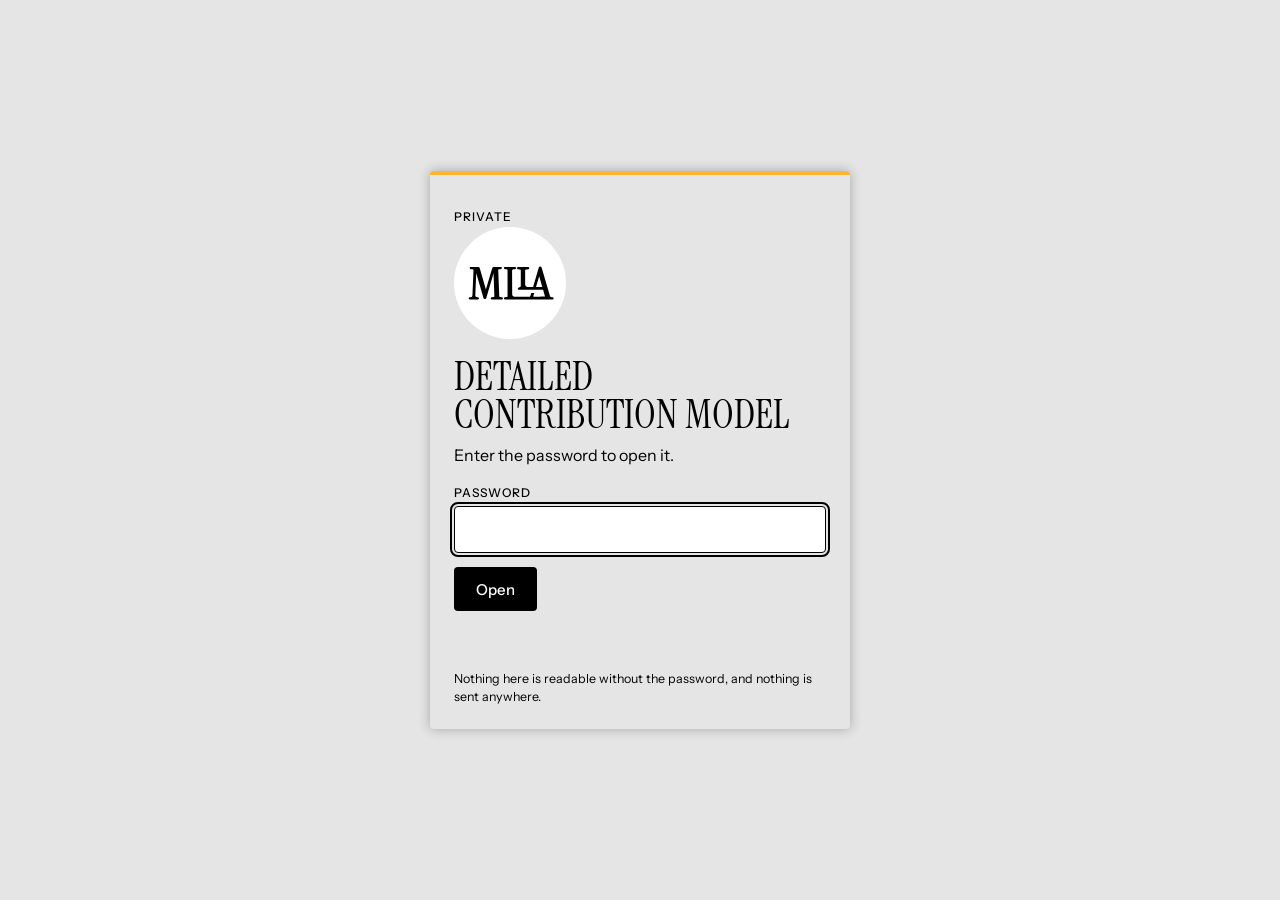
==== commit b4b51920: "Side headings: Detailed Contribution Model (full) and Contribution Model (abridged); short badge on " ====
--- a/contribution/index.html
+++ b/contribution/index.html
@@ -44,7 +44,7 @@
   <form class="box" id="f" autocomplete="on">
     <span class="kind">Private</span>
     <img src="/assets/logos/medulla-short.svg" alt="Medulla" width="112" height="112" style="display:block;margin:0 0 18px">
-    <h1>Contribution model</h1>
+    <h1>Detailed<br>Contribution Model</h1>
     <p>Enter the password to open it.</p>
     <input type="text" name="username" value="Medulla" autocomplete="username" hidden>
     <label for="pw">Password</label>
@@ -56,7 +56,7 @@
 </main>
 <script>
 (function(){
-  var SALT = "TrgMqMmOKyuWevQNXWGPaQ=="; var IV = "vc+pMLVuR3iYNeT9"; var CT = "CrSwiSffLChptKkSd3GRCby74owivfX2dwZT30sZdpNG8L1+ZedtuK/[base64]/JUIZ0cUvjQGwo2OBxTy+B4Gy89dndaEMYsWfXhoOxXUX0ObxHH01dHJovpqR+MJAhjnsu3xwCvBhKx/N4ukzHfN0LUa9LxScy6gkyf0kodarSL0FWsWR+H9NxdYS1qsaEf0JutTpdBqY6EW814nIDAr/oXNl3LUos6+9oJk2ojDyT/tYycUa0C3ZelrJpCwz73DYJdeB8DTlNCTHLBJly3eT3vsO0Qw5un8LG7Yuv+Jrffr2JK9+My49kmWGSv+q2Xz2CSodDmZFJr3gGugUHBSuYjTFvgkCqRKqpXDNK5I9COVrCx4IkWaa+q4+e7j0x1u5na27e2SPDBkfgOsxHDIy9HLjIZUU62jSTKNETU6oqOlCH+o/zj5Pj4JPmOZswmX7Bd/YRe3vq4VZVGuKBYk/aXS6pv056BbpaIe4zX6SoG07PXO60mwHuegUqjnL0fU235hayZ3erE2Qd4F4MaNknXnfAubHju13tFqBYmuhCBeDT1WwA1bhAV860kXeXu/8X2lVvKnjLCKJCk2aakSE7xy3VWWoHXx36qWMaN+TCNfJtWU8LuM5WagT4wwspOw6K+P5VnCtBfkVmBuT/aqs14OKHJ4fGCWqPbzY7sFXTWbv1x7+AKecIJVSiLVoF1CBM7GZpZBEK7uU2nxQaPZw4GnUwEXlbc9uUDZnf+Ng1YUBsqjaOSOI9LHhTheNltjaFuxSFQoWp/s532PvBdkVYA3IzpqRha+KjXT8AtoWTCaUJO/4QEKDxjwhgnSqwEzcT0hIFX9vX16xBCoZxsvrWx3emlY/LZbrTBULeqeSVlfJOpcjWe8S9+4G9lUNebSaTzPZ0bVagZTR5KSHWbYuzoHAY6hmVWvJhffmiWWTQj/kgYG0nMpILijjGhILTvjJ3+kvo5z8XZymdyXWACrnLt6BfDic2uQ9qZbx9zZI00ONF03Fv7teOA8vMqg5rahFgrYPsMUSeZrPr0Iff/i0dl2QfcXXxgpJ5v7V2UeVrk4W3sAFgOMZzHZJktORTfovST20hixzwNgw7oTZQ0ZmVw+EZFfWbjvgw9yBnOcjuViN9ug76HdXL1BuyY56UyPHFI343Nu7lqCfDWmBR5Kq2vFE3XVcqucSuAOT8dqBOSt5zKS5Ikuu/QhXTWjh4Wvo3DNBT4ko2Ib/gUi/OHTAXrVsmAgADHDa3w+6C6llJdzPjuDfOE4zz4HLigF/7GuwgTNHHKI8pNIHVjCGZk1M0zkV5rUwiV/[base64]/8AkPuwvLy+3KoSF+YQ8QH4vX4AjaYFjf5TZEo3Tb07qaRc4eDhtHzz3z1YoNrzFGlSrwEyvNZAFaRzs7wkjmjJL8yTxtEr0HMn/8yYsm3UPidv6NRthJ3knOoQMlszRKF6ccxHlZQtKTZdpFG8tMJYippdpmasfhEbBW1DKHlGg/aEbuQS/XPGefqx65NoCjmdkW4pTcaPESA6wT1MmDeIKJwMNxB2vMAiyS5Oy06egzvPr6zvj8C+FVGCAvfLqaW/8PHGRdyHa/X9ivIeThim2icyQT1z4Ety0BTTHTq5byVk+SD5Esyo+8Z190CRSi6isNjJBmCwvXzOhOGQYPNteeO9V1BDwTQg8fzlakQVl5wo/X0CS0/SrVuU/kzK/H75dJMKZpVAC5d1rqP+RkcH9Frj5w0J7LbCX5cyRaGiKnY3jDWLr6uowkhKQq6PK+S3w0mnvyHlfCsY08V/WCtm1TckXsSxfBRndu077YR2nczqFcafUx9lbIHwgWSr1bdDQjg5nx47o2Y20KXEolofEt0uHEtweZdx3xA2mxf5aQnJwVSyNSv+9E/FdvHh9GGmqRKPZbEIUexEkjl3jT4F1AZQ0ZU8L8pOUO3t/HrcbnUpKV6jUginqwD6jiIQ10i1XimueLFUTOHlrgk5BtFzLh9voyLHohW3xsYZ789JukdbPF3wTHqthf3RJjZtRqiKZlHI8G8/HS7sCHnRu75zs/nn8vi2Uq8SRGHhVnpz6e6dob7fPfMvNnmUPYj/6bASXb6PTcvtfchUCh+8Zzy2PmjruO/0Qk7JdnzM9/hYAn4Np9mcSVaHbJvw/0i5iDlBj8AdiL5CXh1KjOe0PCCElfYDZK0NScwbtdfyQ2mQxqZjUQjzxCZTr6fsjLHm5IPfBFtNBNQ2/[base64]/8524/bII9ySCb+Nh8iSzHwe2pb2rQyfbnXXR/pXbYrrC6txtn6s1qmUXAQuvr33ar/QP3XwbtYYhtvZ3E96MCl/P6VWEa9DWXZ12tJZ5ruI75+fmA4Sb/7NvR3fiMdU/lN4ZWVubbSYYJNL0gu+o63GJIFMhdfIe688sQ0TWTsNden7/q1ympqGCb45KTdUP9QRnYF22vA7GzEVY27WAKer4TuPMNG7Fy7/MCoVHQz2ObXn6FRC8C8+PoiI1JfDUoQwGy4xqLTAqFuRsiZMbax+H1mLaX312ou+6qK13gNmkTloOGgHmyT8PRfwyO0I8A6DJcbBzWZn6LdZyZyCGr2tDSuMRgeh3Zfq90/ObkOMXx3yxFbEcYQY56bDTAzMB1A9pJJZbrQ5G+SPtVW3UBnWKVhdER94kdhXlBhdM+//Yte9uNSIM21I9mMP11ri8lrdO69C0pXP5V3deV95lnjiRkIYJw6l0lBEaNeKHKVCh3hHxbPA+xZ/Tz/Lk8g5oWPRQ21+Xvpcyha/BsyqUSg7JI7mdfBdZhFthxLkPC1RW16rvGqkdRJHssE/MS7Fd0a9lkiIkPkNYhO/w3eXR0fUTgfoKuwRFWUHbQTnMe2zo57HKdskl1BoXha8u+YXEFHMz3yndDV8wEm5p1miYtIK/[base64]/vMdBQfQU+OfWOkVE+3N+Qb+GsAD3Z/eGTau1qRoaLsWVxkRt9ePFsFq8FMzy/zozTznm2Jhz+JW3j49Vst1IIvJQ6ZjpyMt61HJdzE2Jdf/wcYvjfymMZWM7XIy9ucTPV4TnYrCPkAXxGn4+l7I1mK4jZCNfb0AZ2txuWsLR1dJTaK6onjXrxFHrzhuoPICXqYi7h5JD6foJ/Zk/9Z9IXgxpd7DDBONEkUFtlnVA/nroQ8V2VtgqYuobIT+nr2j9qpyKCV1IkRvPUjctODDjycqEJumcs85R+0uQJbqWrkpo263ETxYNjnedxQ79zSiMWKsfEEws20NJdpcCKiy7aOfl0F9yli3yCZCijXJsDwQVmr2RTEFreL97DyYgfiC0KOy1GnbmCbcC+Z4U5Z4qr1XYCwwLX2UC/PM5rizKjPYZGU2NmXXQ8Lxf8LCvOvqReYZoD7+F9e/Tg3pqkb9EauUrtCfbd56Q2XfQNBL6tambn3wEeqyNz0U5u5Q9rz7H6xp/Br3j0OU2T39P/BbKYji69wQe6QO+eKX/1OBQ6b+XUUyukod3wSpZzvaJs19jvugIa5cj5FS1IVPBSHqTiuOFzk6nnkARyys1IcydeXM263r7hkdedoQtrF4+lzlo0erdxkKdUaQTWMZ9pEmIteIk9G3D4haYVn3wLMn5ZYU5F1vCALGYJvYxEIlm2KhzuC6AsxrolYzCgoaHUzt6eMOZIq/u4dPmVCbn1KYlTA0+kS5R9lUDg22S0iA8GoMtE6HUuIdN3hy5zR2XBhzxv2VAyrE7SIpG7SSvkeaT3jSpxgh3+QYoS3vDo4us/E0AYJ8zxtgHLSEdGUKQHIlSC9Wo4Cb/4OLJS6PQUo6+FAN5g8EcVFK8iJtPtG6viKoJWdgLYQojfioU3Koqa4JG1w0aURvP6P2LZe5WPwdxHAH5Ynk5/y7UTYUinpoloKHZfEYwVmxMzNL00bcq/2BH24xoyFD00vU5CkH3UtFQ3EB7ma8b4b0D0q1XQREeUERMA7dRo3QkUrzls76an3MaUhW9+cNntyh1ALiAR5lTeo+g3ICLBl7MN6TGcG1WLvrIA9+2JysitMB1d9YdkzKwm4iaHvu+slNTCe5+ARE9iYB9JK+KZinQmSpY41DFXlzgWChlGv4ZN9kAA3/FCBZXQGTLDHzbrLTlpN+eaQqomG+Md+JPCu+doO4XOdXUQ5/nFGsDyez3nOKjvj/qO/+y8EASe1toolUvxvvSnbece0fzR7KFXPGFIq7FNhJeUdD6Ya5eTjTxLvOXs0HbX8Fx/bBMxmSfewzUk8qu+25fjWO/f1f5IMYWBQqDNTnujVDAxLmH2YKvRieYAZhSYlCiyCuWt7atI+jDf0u4R6aApGq25ChD5/9MAdxknwlToHEmAhfiQa0JEyGtEn471QaU9rDnEiGOrqhfeJSGtQnteYE5LHxcRoU0etD3CRR/ACUC2loq/QVL5wSgEJt2Uqql7Hd0YTik6HrBu68hX/2J6oGVhZyicnZdr2Of6OcANocbIWzV6TKZGI626MerZrfoG4ukjXJInrkuguPqgzpG9A7efDf3XNpHqgcxrb9z14AjhGp7d1gTWbzQhpXcQhmhjUJ9o/scSiWchQi9V2n827N/TYr/947hQVAcco6KYZ1W+XvMjnYS7K4t5tGp+K7bSuTx4wHiPi+KQ97VB2qzVBJX/2asTn7/3U1/cOtIQWgeXdQGB7w5cVzIDxK/zK+vL6Hauk4J3T0S//yBI7Y6KFHXZkz4W3rZR1VIm4m0xbsp3D/wUSI5wIKx4lROnlPBIe7kmSKpStMfv4++YpPw0yECiP/kEnLJw6CVN0yc7xrMNGaT9RumVXE9QA9XZ8K3B6A/maoDg3JCAb44iBulXcjUdCVF0J0nGafrFt49Glii2tONn6ccGjQgdj+zrVH6C4gKo4IlrpaB8rancAyARXm7FUGLdTFq6w94HIjuROYETcoSAKZTrrsHhcSYdsRe6hTYMsA3CEcab9ni2FsXknn/frV7IF+N5Fwex+8j4rP5aqU8IYij4trMBWbPfcZev/[base64]/sMqCwAyJhhXkfP/MyHEFTCYN8dNDldlJTJKf/k9ryI+t7sNIEOrDY+1gay0bnNwVcXRXaDnBI/[base64]/c2D0uVmDctidA1JDY9OXE35NAsvLqt7IieQvuiJYNcznoEZ6YZy0qCjzJmRa38wfsjXjm16HJtdiLLH7HldElygjzq8DF0QIscTEmXWgl09qztNxSBggz7d+/QiD5aSPF/+AWQba5wWnlhkN4r/XU2eQK5J+9JM1ScNevX9hO46+uP4qEZ1NaiO/NxNogOSWM0uSRFMfKh4TpFbUWgWG1VJmAC/U1x8cvh6VyiofFRU8V9hNyVapG1+hyr1Tj40REUYTsf3E8h8s9ndad1jCi4tgy7bKitSqktSEyHY9lXJt4o/dn35G7C0BiXnkvQ/IQtJVc+dkIYlJ8Np6ODC/EGjtZYAqqqXep9DJA9s1J3SBgd1uYaMNcGCcb21Xg/B9XL6wuELahlJvtgcRetNRF5JPKWsPUYY1nv6szBgs2iMTfd1iPv6FYf0g98C/xJt1+ITrGYhVC2o3soSj+EadfSOBC3tVWaANMPYMvhB7nBTMBDbUFU0U8KIytWm8py31H7kgcJ5+lDsYz90+qpfeiuySJ6kZkO6ewgc6KZhSWp9IexrHsCF7VV9VhIDqC4Q/wi06GtDTiKgiLVhU1FUI5yFgOfiOjjYcrM/FbMAmQAHsUcw0PrKmp2G5afXMqvDPNSljRT2epW3dFS7MMfpI/Y28kFU4II/qKnaf6U5VIlfDezbtIC3k5FsO3a8Ab/nOIpFNmagC0TCxgzKP6aA+sbBco15CJyPk8GW0ZUgtxYrdxr7Xdv46ofT4Wb4LiLUHzczIYIqT69EfksYnRK0mHR2XTvaR2kkxQvOtm3355ytQpTqYEyk+BgXsQbzVQWZ80I8WvC803Mc3D6WM8/9hexInNsBOomVxPbXS3gQcdKv1FJyRYygR02xh/0wXsvvcw4KJeReIrMbIAIYnZmewAhppXpA1IAaCGnhEiPa8Fn/6bSz4rc4T8KKll9r4kLY+z7F0iBFlkdiNdsKc2598o8Sd2rDYa643uD4RIYYZwee2JeCotB9WBBMhyWOQqn9vB2eagERFF9fSiVXGrAXE0PSewx74EdDH5ghTaMuOtizL9a8c4PwID+BrppMKdzns6u7azpkf/W8BiQ/HLWPWyd4HDVyv4xi/fc3pK0LKvVLdBqiimlnzcS3NCnhudk3uMkw+cwnQem2USAXgzdwNfV2uKe3XxWyLGMapPSzii4bmZN5rB35XHhmXCL6IMp4wIXrgl8bX6xKbMyDTlDRjGRAeVqEAMmwOwHSiwdLLsangaNFWVgDG9eb4adzUI3nnNfD/XgsRGZ/yeNBsl1CAbDwWwJY1gIW0DCwso0Zul14L8Y+itD6yN84OnnGSb4WLQ1AnOzTGqaA+6DW+ELrj3ilPOMWrzGwJt7ZO+b2bCHjwhR/jiebkoY+/ptQaq2LwDiuREoSCtuu+at488fAfaf46fyQ8mlDKhO6luy2ZqsZqCqvXl+feOn/O7S4p+s4RK4tnKQsKUutt611eAU1UiBMUIdofBUFHLpcZVEc1GbLNVT0vhfFPxnndRbKRZQa8sygdLTJ/m8BSFrorpH3sLfQZao2jn569hbFT7w3/BoJAbUoEAm6rGOb1rnsqiNqHxRpFRCeezJzbGhtUAiB5wpw/W3RlzanmRHejYaemoYELWJKGwj1ec+YnT5w3jon38e8dvnqKgrz/z19J6OsbY8tof013BPHCiUam0VF3idBXVufTpIwcCzy9qZail4hsIn9CVX/0wDjbmYSPB+HbughH0KlJ1pBouyDezsY75bx9yJVBLgtWjDRKPJZbG0LXYikCVKDrZWai+eeouJz35xGKroTfXB2xukIkXIzfqJsNrU1wwHrauoY++9DyM7O44bCjYAidHv8Rg427noaQubsW/rq77iIUlh7D67DnJdfu+Zb7oKaYPhtIB31+bR2iUAN2Ef7pbzpksun6AfFRs0zxHyu1zOQEeGbr6zPj3zL8LiwyVBiIJJGPpJvouXK+lKfg6BZTY2QLXOBNNEwd5rAsto9dP/6LYBX8zkLqDQPokOr8vIXz79sw9uujxKlREcoZ+r5pZanGDzobSjM9n0/+PD7VRcAUxyFPJphLF+i8cdriGOQYbftzkOPauCkmJn3lprmv4LjnBjTRCfO5kelZKlxCoIcnRlNjZ3obRuANag0SHVGOBDJyM+9Rn0n4zpBDX9cb/e9RtsEtbwQ7Pe2PhAXTKRyVFPjbrRh+8rZKJqqfVBAKhcOO62nMpcJLvj02jhS0SPfV53IZHzr/GeWQWCDE562r4S3j233qywIwgVRvFcr4yNzNUbSeYVc05DKnnb1hLc2qD0gm0lBjsq9XPjUG9tD/TWn0/hb0KyjsifViVyosdRMzZ3FhY6B4K7yhzWoqLTFpNSIo8mgPY3MMFkbCcg0XfH/bePCj8YylvxU56gUvo5sX1DExDrVQ/sFsC+UP8nOd50dIMAYqRX9+A2SBXYI7wyUZc/[base64]/cTRVSLdIjUtIjkZrfLqwqKalWKh4Nk220z8H/1f7lPo8g7cEwpDZhXan8ubdcwpgLUKLOzujEZwTdjBHQ9o5oI9U8znK8irhVUFvZF5E1XvdboMSyWn8Lf/[base64]/6d530qyLiX9xko0iPSn8pD6rci/Seogxa7lUidYoT/wHVTsUAst/[base64]/+4RfXNmHVEDWcz4+KQsToTcZ7JgCDCXAHJFsvoLSVntfGVWNNeziJomIfW8HQTJFM5eb47xlUEcvT43wvnRaQdwHIuSx2ygp+A+F5rz+HtBRO6gl67SCCLmDI0WCPgOoUCciiGNPFUIcWm/xB2k2gqvlcr4jMqpCp7mBuFEqfJaMWMuzpwmZycmUoZKIc/wvfEptqA1pD/2LomxSKEkNJ7xJYKPEDtezHQ9reItR96haMovTrbnWKcviqO9eVd2ktPznPrdz9Mbl13UwqLy/[base64]/OxtGN7i/l6rr1gSATIVI+C51aL05L2lWBJcOm5WGHWrpnT/vBYpInpnc6opcar/J4W4RuVEsqn+pKrFMD0g9QfoN/dd6JTiiYQtyoEeOT/[base64]/zPOdXHJF6hHuI/nzNCx4tjm8s5uP8CZLJvsypUVAlsBxZM+g2D87hI2K7xE28tM8ZMRMATuOOtbnWghkSQy53RJ5gFjDrVawME/xu9TarJge/aLn2hL/856rp7MsK8zdVCu6Py0vPLQ1+U5ne8l6NkjDjSxx3aj43uQsWOho+8/CDYbYgJvbIQk9LAmf8PNV6ZBPZZSW1Viscpi7aEjS9nU0f0MmbBw8jNv6dY0f3W6FPCjx5ebYcPLLgbKIJW+FfHVmX3l3utDSB09i8sDbEUUWCvP7lMDow5B9EQDBrUJEgwrkY8c6IiLgF373ETTvqf69XqkdS189vIxrD4HL6ke/XsbPEVsqd/4M0p89au2kSrWXv8VFAHlSK7iA1O1FqHNuI/Did9FYzs10A9JmouuODMGc7endS2hAKqFA6fQ4eTcaTTTE1Wv2GxVGomIpuoB7WRFQRqc7H7KxtewZgrSwzeFvyrBZN0hfs5U6NWBACtQaZZIfqyL0j5hsRTz41HlC1yzeZOxUVuRSgnKTieOcI9oSmNW///4MlBdPfwRqyu1pCEXnGLtuoQWgowwZUdbF4WDOuUr80ohlQegb/y1mbZIrIsmoY650A3jzaWGXwJGXHcp8DMd3uOfsoF7r6EaKB1kUMSlZvW7Oz7VswhdVFI52YPizN/dUtiLvNUuuxXFA8bHz4m0BxX75HRTbcIrd+EmzWpoxVujGoz1xI9GGmC7kn9BfW59//[base64]/gzfi2W8zgnX5KZc99Ak9dEvdG5VMjIzu3d7roLU+ieX/[base64]/rXjo9d4W7p+1XkX0UXWrQgupXbGq9hos4M/W6Af6EZ3LOR6ORcxTkJIpgiULUhRb4Yh+awLMH9GokcsQuNfA0Y6/3ddyZSRqwjDXRa8OgdXqurg6owzM5zUKuMIqaAGSxmeyV6qVACHHMBK8rKGOOzlBHDwJ5ntOcUyAoo7vU9q5IQfc0C9wfH/IHWD9UvoKH0cO9q5xcZhbPA8BXonUt1qxG9GnzmSv6W7VZwhMU+r/gNbzgiJYwXb9gHRUsNIAZ0T1Wct8TM8MJp0nPqvP7r8PQgQBmnhyibzV2Jn757N2Um2VNHb6mTwWftw5cOXLId7aMRkeKWhDVAtZDCSxC+8CuZdcvFvC32C3OrHUbEcZOw2P84b7e2HvhZzKpxTHVQ6H528UekUORArNUARKbavxK8PRshEtwCQo6yzE/iI2pCNCISBqepyFR0f5T6pdjqxxmAFtwG2nnD/[base64]/UKen6geE8GmyYg8lqfDWzU37lOsmQvDr42RAaTTv3+QDdTw86ggqWVk3FRLbQWCEGxwycAW7D008JGW3EnPOoMEGV6BmV50XB8mX2rg25U7Z2thuIXl1gC6p7QQyoXRbA7VrwnxrFGN858QOcmXzs5LVoG9Su8NxIQnVCewtBEUW0WHk20cl+gz8hNC/TQa9MyM4CLe/5wzN4ahQpIjOpC7cuDy8+7AHrtgUgWlvOxJIQTMCqtNJV/a/nao/ep95XXNJT+F4WWtO5sjvRh2qZc7XmGyaTVA91n1Y298eU6CsOIH7jbL4un/+8aTLOc0ILAo74sLyIWcwX1JDCHZ7rML+aP6JoKlPHYhk1QhHCeMcPow2IUkk+JzwjD0oKiNGmdLGIAKlIlRTmFMdb7t4+/11DPktj8RCZX0YFLfc0ekcJqLilCQva1FLJ+QaFQShWrNHnJ1UwUaJ/XFQGS82EwHUdLKOqNZjXDWlVQHfd96uCFnWgYR9Oyjb3J1qgHMGeBX2GvE+9M5M/oDZAVAZLzpdfNNwaC370SRS9y+W9OvFbaXqf2HyEh8dIl+9hSLxgR8VkWoZAiPJZYPSZbDbdbg0MXMPO2z3pH9TevsLsYzQzDD3XYt/leaoEKXSq9wZi10dJfbuFkYOuU3wcGVJ3aMVZQk13z60oCs2/[base64]/evgXQwEE7HrqNUvphcEBTF6DARxb3KJOWcvDQRzmmVOsg34b5xZk2q+CH5GV80ypu94AuY6YOCEfVSXrYq4xU65PBBLbrZx40kB6CRKc39rBpy+kSx+UfqpMvFhPqvSVh5SKo5kaCTKdzm6zJKn+jM51BSLQ1ewfo3jAAns4Mw+7yELpPmHHGP5p9u4C4vrBb1qBaS/YmGsdqkdyE1riPumeEIWm8DkRPGGI2V3x68/cFNMiCm+9l2h/H5sQ/20Wp3svGhqlyAi58RId2a1YLjg3ssmxNXRaYcQScW03ty8L9G2Sxl3gT12HSsi3t1p0Ruw5/vHN0LOrkyAEaaDj/XRgfsfzFn7nU+p3nXWJC+ye7jgbqiePwuIAN5L+XC8axpI251h7+7/Ny2OmzN/ELuUr/Z6zE8dkvKCvu+fT77U/I2zoYvlbE5f+OHzt9sbO4OdMlL29S35UGFqLcAoJa0kGnTk0vNBwI7uWXBMUPy8DIUoeaYNodCYM7wDc5+UDdrlg6O7vFvE7sqCIDHrfVl8L/BimoSRMY1W6LQBYSMNLEkMkuEPAcRixo0P7odINM3YG7I3CsUoC/OWi0LylLVbmIGHhuQ+9RH1RtogojTxv6u1E7pKc8ywcNtne4sJSCUIQBNo0C4jWItlISQlh2WDCf45tWTM5C7Vj22/3+jMw5OdhkDIqrXePkP95EDuxY5bfZB4yq1++krGvbRBMQo5KLvtl72w12wmQ/VmSUahLvwE0xpTNHVEkenjDqneVNL9rRYQ3J/[base64]/GJ/6TJY3IS/Qq4mLp1T/LE1m3uvo2NWIkXLT43fUvhtGNGtkSWWcYi6x35W2+Cy5k6O4Cv2GvEVhC/vkT3aachDbS3V9wUIDv2L75ccqfZOaV7bo60WStfVnvUmx1uLF43oGUfJmKH8hqyiuRuXVDs2BZgQCdSCMq0BMhOzsynZMfavbEHrwxxh3e7bZ4P4mKcV9GqUNa/RvH1TDlmPk68zOrtf03oJWeQnewxRtPkppfNb71ePQzjf8FjvdiNC4szM2G12oYGOhJhZnqwemQTKe+HT1VJP3e/GVKmBn9OGWrBTqHBz867LZ/rs16ROKDQZhNjPSIUZV039w8lnhWEDQJxwQ7Ef2GqUFNLgnJY192TRvkIrL3wRX4ZSu1lNgmT2GkHJtZCvXC6YbgD9WlOS6Ezz5sfVkTcNu5iJwrSiJj92cldidLRaPmY/OcmLbikoozRSQXRC6YAR1AWu1ZFZpMDK/URG62kyzYOkLtP+0OQu/e0juHZxZEwIyefmkynBr0feltQVUqJ7Xd7KN18T+IHhirvWl2B/eIfcXoTLm/L6czjV2PegUdb0jFWggURvR6cpOZzxlMo3rBSH72o7ZafPvNxNKDKxK5Uj11SgvYDajccOLOOKRDHRDnOfKpq2wTE1Ok5KNfYCdwW/xzZKbLS3UlshmHSsHpVZgEHgWJenu0C2WIIn8q0G59zXZawP3rP4de6Phigx+HjcWWiTrZdmp1LyO4QLeQDeZJvuL9+GEP8/eYWqxStX38R9bPXyvLJ7+OxBIcRSqF6kPoFBoP1DTcvROkluKXkdCrY/Cx+fc94bZk5ssWpD6H4wH8Baqec7WNWGwAMQjdWs3qzNuBvoxfExAWAd2WyT2Cz0RaT06T5meBqJpobXSz6uJeU1/C7yaUBqDpaFAPD60GJ9U4X0fVLIBuWfAI71fPMFYn6MJ4u+RuPCL1NvdwyJ3B1SwOzaQTNAvNmrWNtU4Gy9MxZLrtmtIzagQUPJqOQB3zH5CY7nsXRyOB43UAljyH6hY/6ZSYOeAaiLlzvnILwWrgWZdZcUbmzer4S52afn8Th6Vf2K+25MvQPtGUvMtfYEtfMA1E2yLO/DMKSm+dPKz2S2aAh8lAjKmgcXYuG4PAsYKf/fa7ZKRWYq43ZA9Xd2og0Ki9/ypLDMASnbJGlB8FM/ZAL7KVbezffyCGc9QGupqPgAs/m0F7v2W0r6/Cacgrc6jGEUxhy8xgjTrpFn9Mj0j1CY2V+KJ2H4QUBI6rs15+1m/JEgRI+S+HM/duJbB9JYSfH47yLjqAE9/MVPMh/3x455NettUdYcFf9jnBKvDVSle3repGkEmlCP9lQG0jcMsIoqBZxM95VtYqTtaC5wEqVipseswswwl8MZC+xuQQOXnkSeNW/MG8/xJOIaeEFoU2YR+AJi2kmlkXCQmqqLSeZnm95XKSS62UryVZ32xN8pzUOQBWq9Ut6YDNWncMJ27ibjio4WYIAYT08gFo5tMRiU2+u2ptTgUnWUlJVBVo1h55e5CMccSJ7U4ZtXzrJe0b6urRNPR6EUrS93nXMH/0CPcl7k5lth/pl/qs5MIxWXP5Fj9YIzSJdYhmXPFcLwoarqUIw8u+cjfkLN+/1Sc/8jfE7KuDPw8vXPH36/6q8dsXaptyV2EiHkAzlavxMZ102pbSlXPIeDrftT1wvZlkpI3h6LXBz+26Zlok1EII/5XMOX9XFF8ocG+37WGPunNieubIO0UukVU/WMKfcVYO6O77jZNXds1m+wO7XuAllTr3SLpcIYx4XtqmaNA6HX1WDKr2Dy5PFZ2Lgvhw1UKOd3z+ffP7IWQfFks64kr+8UlqIJXiNSz5T6XWYWWdjAwuLIpEq06dy9ChF/qzTWMwCnbF2pPxAe4brdaBo0SSuFrP5tjAq1FOLDoTNsaLvM0cBwPuVOw9JlI+FYOdhyEUBCDsUAJ0ecGXeWbCPybDM29WWhz8nRPfmzV6ojLur+AmI3iOi2LoaoEeconur5gQngjcLey2Q9cQrG2T1JKyo+WljqHpY2L7juFQUGVgkoJKGc/oWC8iVGJwoOYmlPxSML+3QOkUcDYFx+giGI9p8Z9fDClrScGBO6Ai2pViFgFYiAao6pizBF7xpv8zQPOvbcBCrzNMWvH74CjzHf+db5hM0hfsbLjKGKSFuwn+B/v8zhHvdVHbrrXP4Rz4hwiXMGcWGqD06grpQ2hN/44XD+jxi3gUeNAivE5Zt4nQe1DAdqd0q4HE8bhLu7lVqiG92GvrM5g3ZYA1Bc0sqENBZTBo0AN9O+7ejbD1EOXbAdw7DFWVOY9wmc1U1PQZs2I5YQx79BnMOQY1etEskCV+Bq5sBIDChYQkNqisZhyOxRsmG3Ih25xweqEmg9/MmhqLYjuRUmJHslE18uDjVJhvFAkJRJXAqYZ2DTeUAxw9/FPXy1i8V9SYlHEpoGt6jklXvgMQhS0dEF/8ZrDxzse6xCdHpY3Bq4A/SN7J7ElFdMWPNN/6SLvUbyHWJpb1w5uiqKFosXnpegC4RvRJzR9LtxTWQjkNnNx2/Hw3LnADE3TJpNJRwYpI/3/HAvK4quNuvTrkPIGBXm9ihZjn2oxtKHNiNUf5QH4hYUVAUjmPWqBWIhykFettxKd4QmSuHZ5eF0WptimrORPmLV4RBnVtmHJWaAVTpwWk/uK50wCyyTlhSTCCPVvOCgGRWVBuDD7wxwV4YJAeg+r2lDidXRSeHhOWNaJ7JBHDGvHN3TOFQpddTG1s56NETibt9EXgRSuC7IIPcwTjkQJcUL+/c/RrQk04fUB7+m4jRT23rNGafLo6fJx5a/bVN55Fc1kCiWD+VwqdbfOvgBeXOXIb+bUQ1cuTBIvosOIaMlEb8VK69kEyiucmW3BPC7teOa5PRTdOtaEh2oNR08qFlfMmmKL+3u4g6gVqtcZzPtqxPf8MwnSXoQOtk+tJelPXSYLzgDxic5QDm5/Iqc+FB9TmQLPWywQJuk3173dwmBqiqB/yuh0oVYJKEzXtrMwd5AbQ+dhnSf9rstMEpkxeXtFdwVBDkHh/qva5/IKJayXb8ldgaHPaePyiPS/DAwWTD3PBLxJW2rLHEXyjtV2C2whoDyPIt0Q+FKOpiN58GI3rOXT79/DjZ3blpzgWGzm2VczKqZ7CW19IaUkIBjRYmr0XFneUEc+qvgK2ncluQLE3w0xowz4LzgU17ZhjZvvvR8mnMxcPCMAr6nkwRZd3ccTbghjKj880mcwhIWJmBw1ZbjX9J43AJQ+e7Nd6+bEFxOrONyTtW6jULHZgHWWRh7EGI8cK/leVUDLb99YQ6YZ356F7+dWCT/+uYEgb4/WEUn7Ptkp9kE4sGB6lipfksE0YOZFSNNa+h1VEPfVqJQsSYvFcSsfzrpaJSox673PIMfwwcaQHW4En0HESNYQ5UYhgIdLBUVydCt+m3z5Kwbo6f83fzY/zTlsynllzRdt1eisHa7Z2DK8gLrlKwgH6lDYGkinXZvrS4tl4Jd45BBBjdScD5ALXNYgqVXsTfuQrgXaqxojZuLHA3BkszC5mWlcsSLRyDJmcMi+KnfKlrRSyxgvrJIIj+FG3Q5hI8rMW6p9rCVhmELrBpU4wy7ZOfkvLEAjZdlFzLgxTBC7LwO9tiJTNmUZ/qJBQFV3fxY3K0/uDLlErJTE2TwiqRGvmBrattP0PEhumknyDTVOUNhvbc7dXL7NBu17LZUjVdS7sNosqwiffrakK2hNucJYbDjc2kCO2VNMOIYmILI7WzC5jazpw6cswfrvPR/l6pEQd/Sz+5xOQnGajsHZVDJCpGWiNetXvhX6JcFDKom+o+gg9ZFwnmQok3I8ze84X4TuD/[base64]/dhKAzIwHzqLfhJ7X1OnS56ryYOOSnlDYt9SbDuyEmm+z6atjf5rOTBrWPOvU8bK3We3PepkphreiqTCsOV6bnGdwMshP3glL8jKyeFWsO8OK/C3qsIr9HAp3u0KaDnfa7zfM6stVSYyfe/ZJ0H5l8GuGsebUeUyqZQ9vUVoffVmHQjHu7eIZ//H0sP5ysmpOowlgmwn7wqtx068EeJlFvdiLqImXwTgcIiV9+rKwVCKNQsMGpb0hEjGBC/Z/yFY7m8RJS1Zx5yQuTdRi65b568IYxZL8IxFCyBSnsizWvBeo+QVSbCmxB1/w1MGI+S4HQ5bCApyGeE5JwvXexgswyBUIvFM7lttP0MgTylsAJqGEeAtwWjIN4UEJ12IvcES2Q1zIwtrptPS20YZ1Ow8NnonWLEyTHzQMuuGBD1hey/0+hnUOdDD4SHXYimetbF8D4+VoSolp23qPrgUdQgMvT4pIO6/CklVs3Jhbc4q1dCPf0+3rQTAf74pyqlbb4Zx3pwVhtQIgl6qnJFZ24fzxH1rvgSFgj6c9it8yHEtR74O6KXKHYDPV6mVhAn+KEsSE/boMNZYNqQLCB1TacTaHVasvk2CwmAdcc3tg6t/sHXae13AKTedPS6i1qeysdZgd+35PZQe2uv1z9B7aGh4RbOXnjb6J4g1Gc6IQ2TCLBOKY0czz1+yGwq6W2uQuv7ZaPP7CA4R6ynHwpjLKhpQtJ+wMe7aoKGl/eBATOZmAQ3899laaKBgrCgSkZE1bEKmXHyU6qSdNY1SVSWVhOdeVrIYNvbtPlpcmnlae+ThUODr1QB/GAwHu6hOGAZiRjfZkqaEBUVFQAwgXeC39t2pCY6AMo8BRnmHW1jlMyD9Mirq126lcsm1CEsyuLiLBq3BQ+kDdrJAWvmA0G2eaNEn9J/7XKh7RRssjhMQsp9n6R+iWVxvtZ7p39a1/CuGJr8DX0uU6fqNx8ll9PAaud4dsCnw+ejo+ZWo6d4z9X1GEve+GUxC/2kyCvC45RFTq3xHpyFG5LF59ati7Z6qId52/ORPbgOkmDlKffxc3tfPC2XiZq2PhSOyqRrJewqIydORmIy45YldkI9SfKHB8JITPUhPnjy5ASCn7M36U/qzClTLrUhHfsBnJEmqMu8HpCYRb2RibLa5l60AvaJe4Q8tSbMyvNBajmM5uT980P27t0uCRdvFaQdp6wVoYE+xAXQyj8WkaQjab/0nsxrX7sREWIZJw7+r5Q90ViZ6inKFCkJwsX71p9tGKKaAQZPaXFzkfwCAmTOKjcrSTtES561a91GqWO/Jdrqvb93i5m/Bl+QirVif/16Z++IMpvHBDmbKAPVHlp5UG8x1g2gNMCnsoYcwcVTjDcN5ds/RaN0e+IzyZCLjmVxAF3iF8NBoLiW7uCtkAoAagJV5tuRviH6eM/3ygCFJFyHKYmaix3f5j32ytRD97q7NRRipI5gakksLRWaCrKmwQib73JqSStm66pvrn7uIElJMo8qbTZrfutuvkP7Gd/2QteBxPPjRIFpIA+8OaEAgWqjV51Ub94kbotz4eP7SbQzRvjCmOc2P1R6vhlkOb8N5ps6Kms4/[base64]/4uSB54MnY8AfKA7bRh0g1+lx4Bz6g8gC1wtBBBCEaAIy77XmjW3WGSK9VYcFssYw+KBfsAIb2mdQTKVCtv+ngbvjZMZ4fl5qeVOvNmTlHcDb/uarVVlK+R4f63oOXzqsJBh4raHb9r/[base64]/Ri7f7uUNvzFGjcEG3+LzQA0H303h0wpmUfug2tG7PcQ66+9/GFHC6Wml2A0wUjgacLyMbtjCVmlUBEImobyoX0gut+08BEQcbOsLhWQFDyC7+HOhKvyga4U1EL1CYIXD+W3enhTGSwTOaEnyJ3bQFowIOMzK8mwYIRNZmiSi3h3YE7aOgnqY/lzOj0qmpsPE/IzPOIOzMD60HY7+rkPIssaIJqFajrku0ec4dwiNU+KZWa1MCn5tNI+5fU6xvtwf8TQtRSap53VLQZ7U40Z0mwVLWqu+CyE1tadO2DgNINCLDI77opmBUgIgz5dviVkeSP4eti1paqshL3LPevFKTBRpbVmbVH2KpN1RqvuDse0Fh2lf3P1DprMKyeuZW/M2ha1VIAJ26qrDty5/ReHWugOYAdL+iQPLuzxLXuw2LyW1qpNPJigDYXkOEJ63zzPouZOZcoFrRtDsJMd9xxyX9TVi/SRdUNIP+d6KHJtT0z6Wn9aqN2vVdbvfF07HcMcpltNxMso+7SJhKy3tzM+btzDGqvfAL4RRcoCzPjlwJBHvPsqghtS3JJSzQEBQVnTTG0UDQ/4qTNGE1ob3I806Xfg3orNY0flkUK58xRUHu9HbUgloUC3ZTKT15YxF2V8iiNCVs56YOvhJoBWghEq/ztTRJPtqwAFpjSFs5dPa1D6Rm0izfHwZsTDYHwCxd/[base64]/mNDkNQ3/iJM1wDV+jDh4IK4XGGzh4MpK/4GAW75dT8U7oKA7QAuE7uyanTkJzc9khSrvp/hWQ/ccl/MzCBwB2yC/yeMbXSLHPCsenpqZcmgxbDRJhQKrwMY6Y82UbU9H5vwBCNVSa+OqhmOqEJugISU6IxEWr9hz2bRa0x1DGsKiLT86OKnCMr2dgX1VSFhjLTByhttiIqkxXAMCTiHy9oUIGe7/YIiBiVSNIuQCAFO3ZzFDrAxsH0KlXsYekO39p/NhaBCA7FtRStQe7W0PhZOOW9vhlFQME5coj3FRUCYx1McbBI5TjTADoj9S6vC4SUPeab1qAu51rIQEgqCNtphgjgv+HDu4LXOzk84nymyzKiosP266j1fHMZ9y6Ae7iFUeV1R5EIGebbvpm2RFFF3G77/YurS6eMh846v99o5oAVH7QiaVmE6tZ+2MIURuiZYShDTV00LeiY+8Ptd5fa3Hs4ZYkjbQ2vRCZt/gRXMLTMni1RoRWRVYKZ3fpx2PlintnQ3/N2fQX6MhP3OibPTm2ZapEJlec4QahbGWV7Hm2FRQ2+sFDRQT8f5pFiCTqPgWjB2z7bLsSR2NEqwhzKHClwO5LGpXzmFL9xJaxSLOYiRbUqSGTiNFcY1pxbyva/V3WkMvTCfWpuyBzv8skxAu7MKkIF9G3+fi6ivEcdcBBxYfPPfpSZ99SjyX7+N5M3uxgvUHF85tV8b1rgl3VuSkCrKFVqhGNxMSd6D7fmj+CgY776n/oL+rp2DNMHHgcjx3QdoF8RD2+Oh4/wonwQ+M5WsIIjlJjS3cBA7+WS0hsZ/ehs2fC8bfNB35/rTHaL00UrxA/SkoWivRMl1U8fuYrQPPsSRJYdnsBXEi9ttpZZmjbx93jmzlbbhqyhhFDs1mGR7jVFU9VKz34YSU7hSNfnTw6RQg6sj9qVU1i6WsCuQVtC3XkVAuYXwwE32gblLEYJ+LeA9y7VrK5PYhWz4vCqxz5ywV//JKSiJuPsaL8shQ9uSKGtJ7CTS+4CjVHfg+gR3O++BB6yMqpqZLtUUVIJb7yo+NUsCYvUqtitu6HpF3lFxFRHbTgHttMNkV1E7lwHW+BPRHAPi5xCEHmsXdvzRykjpohJSCvk4UQ+9vJyAQ7vsZFq9ggq0xW/JkBVRTTuW7Nltuip9xtPOscOqtyAsd6hKf8yqXCVBDXKfAA7XnVjTmVTzyQUgAOhx7xxQpglx9JKhAAriPDumlksnFbndYpoU2hMMhGy2Y0a8hPlueNn2KdNrGrIYw5cLbomi5UYBI7A+jSXXrh7l2LSayGeOmYgMcJTm2pywcaXOE3Uqm/f+GFte6H1vtlbYaj0O5zR7hgfp6gglk7k6DypbbneiNpWjk0XLfG+Wg8mHx0PZl7UFpueX8xf5hsTUk/fwp/1oQMPnYq62R7gvK6Kz/Am2NhuRWVI5DC4n8CeNjXUTUkgKOgflLSSsAnkGb8L7a6iD+0kgcaEzF7C+oejSW/jyalh8OjwaddnYXLmGoB3e7IHKivM27vxvWOoYqqHnlZDaq3vf6UZBz71U5maaYkBjxA0zWJFrVa7N5ZPeTcm7MBczcsMOXGhGvElW7cKI6BBMHIYaScJqtxSXckK0Pd9rn6dDAKKTTGV0rOJ3CEOahqlB8m1TOKz/UnZ6kxsyxcPlSkpyGSmodyz5vpM3RuA4Q51m9itC5BfYSGDW39O9yvxRgpHxZGrCNtJroOoMTYJb/5AOh3FlcDH0tQZuNMohQ4zAVtNE5tOJbuWMUDP3g2tFJgaLDSNxTF/NQI97fq4BnxwmoWdTcjYoe6sH59V/t4yXk5m604m+fXfrDVEXf9oxSTzDGbbU/PRyM/XBmTJoJGBFXiODXdjyAtTol1X+BirNbCxGU7ru6I9gDX1M1VUfZiOJlo8bcTQa5NUT/CJY0iQFstRqI6Aebmk1dWbvY9+c50RROKX0Wlaj02TpQSGC5qHJj/MGZVPg8E++NI7zPQf0oEcYadc7Sc4PVxwvXZnizAZW7VfoQ3453yiwpCM328YSWyxowhUACgu7HMrC/PMyprdX8z0KONQwLRfMYAwg/35NvRmTUOdnAc1SpvnNYjwg/NgLH3XiV9DjNMGNcYqhJvWtjTjrT9h3KRJJ0KUp/+oDFwMfk61VdXMa8u0a4TDJEUS0WsVrEjpXmLWJDXXFbGcWYB/DuqkltSNM6jRl7kxkt/FJu+/lUc8UxVJXUVM2he+Mp5gMAAiUcRNJ4g7iF3RGdYZEmkAFJhUooS/9+wW57BKiJe2xxj8WCVoBqX8cRFTSGhEtPG3PM2djhfAXzlcu7jfpWA9JdFjsgBuKR3pxsnPc5kpsUBRQSkpPv9PVhHWh3g4MGHDACxXY//wfFNf+80cqEbIXyYDjmZ3SAC1BrVMa8D51b5r+Fdo9adid05lts3VM65vhDa4pkPEJZJFvAfY9WS5DuG5hn7Y+3YK4eJNuOPlW/iGoQiIGfX8iCNWgbOuxnjHxRh5BLbFWE4pLWfSdk8AGGwo9P9yWP/9ofeeX7cdpgRfiuu0+QeEC/fketAdq9vvQb/M+4DmF/UsjkTdP3M9k+VQW1VpsywBJvumMGFLhAHCtZzUi5QsB8ESR3g/+4eTrTRywazW6DzMtZte9BXsQRuyTxDQkhPbuL1uCqgu8VpPGLUbX/[base64]/M8y+BO+wfCRfwfaoerWoxHRdqJiIQNC2lqpiocghjkE0jQhzKNeu9MtmgwyBlEuehhwAQ+zrrM0Y6LKXg5bW48Y1njkb7xXXV7axCclojtSYMsjBsFJnGS5cJzKf09gYEnRuRQmUadYFg8Vq6Gw1HbywZWNziz5tZXnd/3inzOSHZMBvCNppfk0+h7jG219SsIpsWc/5i+xH12Wz5f9ksB+ii29YTZhYpEBcfTDgjnA8f6IOHoz4Fw6LUEYnBLQYiO49m39MDbroBj0m3hsCl7/v8RLbjiI7aBjMM33RcW9Tl624sBxByAh49sZot6n+rYugKd6enQ7YxKwe6RiRY0iNvdg1nR5Nm/jv/uVLj8kI6C6q4ffp00fU20hcYRSszFDw1OBs7oqFwWtr/pXAvdZ8g60OnrKjdA0EbKUB5IavyZBn6M9Aqz50FpJIYUYmowr+8s72fpoQrL8GliUl5c7mxWUDQ3X/NgjWNoDLd7f0KCrHX6/CHZ8yylcbH+Qx6G9WrkBqGDY5YjszjBuKSfUOxa/dDi+yrXmsw57MK8yE3/0QgHm9AwkZMmLIQ51+NzyX6bcPaeviyWegzAGpP2fK+MpRJHqufxnkmTglplwHOQEtrjJABoWTE1q+xWZD7Q49SKeN7ix5+OozoPAjDbTxV6PsJy2MrBH4djKaBt6pA3GUTJusRJJKca+kY9a37reEXiEfZ9Ys0/[base64]/ADVVhuKIrf69yl6YtNuBo0o/jPx9QYqKYP9bGxlCNZ/kPAPntcwadOU9zuTfXbfOUtSgcBtX1UtmSJUkA6v2KDpuxq5Oi7fPKxLWn5R1uzGWg6hHhz2dIy3fRvoGo1XwVLDVo5TEdWt+3a9REFafw2tTi8KnHJeNGmgf4HN/Br2dmAeik4QOk0yITLLVt2eNHEiBNaK6DNRg0I1/ii4vzZ/vfbfeWeSSHSq/eyJRQTlqdouFs7NXkUSmZs95qhPF1yhuDL0jDu6aivWLv9qQAmyLUgd23h1AFyW+IFw5OWO42uzaBOOw+YkSnxKM49pQ0BuTx22g/0aTi3WQBRetiAFOFoH6e3ZUTmiIn6+RX6a2E6fiYCW9SDCN4IyZFUBlWCGJ66mzaE/g+5A91cxvWK+rZySFabWGYPbl4k0M2qTvV1q72CoLH4v3FNHfw8KJtBhoR3+oXgCgdERzzY5RLAozJ8/eaAQWiEx0eJn297RnX1x8wgOwHMIH/pKQlE8WkYOErR1U2wdf6dGx/xQXeLn4ToT2Pu9VwqDqOYOsKwW3rEXx2gU49EBxOdb3Mi62O23mJ3+D2Oit0pjboXaHOIrNZyhjh+rwRtmTx9cfrP4JsrvBXteHJ9vG2zo1ob8Jt+0WUbC+fKAT9GG7BC/RyWWfi5n+uj3ovER4w8g29cGC08tKvzw+LKC1NjQhrQIZgXFKxT0Bm30oIVZX5XGMu3703hsLfsFX4m3qU031+CcZepYLk4tmTVYAZlB349bhpeWKvSungNtISv2goBNhy/mClfwmvAPhMDrDSMqu4owjeg5AnoT71mAHJ4Ff7Akfa2xa5C1/H9uodf3jZyAG7ToIwmKzqlb1pd6C2Mbfy54uybz2DKA4x/1DXQFmgMvVKufEQmPlZfBFhafvT9evAtn9PScOGTbSF0cOHaQcz5I9OSUP1ghc6fVpmDc/XLalkUBuATEwssxwXyNXqC9oVP3O/xPloumwCoqxhWOkFpYH09HmHoIvNHhvmYZH9Iu9XR86tfjpx/D9xqz7WD5xp6ZBov16Qn07w2I3nlUutBlrCLQtS38KTc38xMzGuN6/+IR/ujGG81vCD6zrvlixtD4FufeRb+rKLy9KS1SbjGAMwpM+NycH3npahADy2HSLSC0VGzWKqQV16HELj/0yPlh4zlfasn/jPPnlGquRzN7ornwV5Z8wUtKIyH5Rya/deB4NzUAX1nwCDFYCIVOGTwiZeilEwg5HPRy7H83jyenMz49L8DfilTeCvbydRC1l7Rh4WUnZONxzYQCk7Twx259KA1HcMDj8jgSEVF9/3fdUHgM3DkS4NWta+SmQW4WbiZE/D20/BJHhcodr2akgQakpK7skJUNl7gDZSoGz4A5imvW/DWoGY3UTUpiQculQ0e8t+TqdJDp1+/Ba0XTq/7wMkzOvHeHLwD5wwNYGQgM597rFYj+Q5pvx3TRlsw/WYWvxV/sE/0MSHxxPORL7UJ3cFcSbzNydlPKpAZ+VrQvoAmPqg34KM44fN5rtE8cSSsIJuuloZ6OkTx7Xc1yBFxOTWLEUzjRdclq+rmVfwu3qC7a3nrocesQ2WxZDhxiWVY5a4Wu3cw098Ce9/K0BuQDZCEOOoNR1IRdSmqB5+uAcIqjv9RMu7/NkKyTm4h/FVQnL1HRaeqxh9C+l7DADbPmfn9cNfs4ix2st1IPY+5Efu4yIa7EY/x733ZlLVbjhJwj846xS17DzWudRKhvPz0KrvINflK2tjX8Yvt4YRA+DAvMj5lJDekotk/MQ9hzNvjo/jyrZXoyS3Ga31y23s7ANCPbKfW5XxMsgSlaBaRtgvrZE5P9Bs8SKZowwZJ4BXoNnkW9O6gSjDEib6mIsHyOVZVz8ygr1f/un3f6gRjYJkDxHP4OFJN2b9TPzSjf4Pun39jMgKqWjkr89on1UnQDWp6e8Jfj/UE+NQu8Omvhw55YjAjFvq/SnGgOQ25SWA1TeKhg/rHyp7l+Gytxg5RVEb3nQOLZRwLIOWuG+EVfov3kE6pJFKfusLuPLa0fNiFQ1wLB1GrNqFIAkBo4QT7WZb8IhomC4xUOxT+lWSPuus0yImtJgFAeE2Uk7torhRfF7qCExC+upQWhWrae1kWjrtg48UuPQxFy7gOS/IJ0ENO7YofCMdZy7UJgt/yahb5HAW+vU2BNG10/V6Zq1Op3fWNgcUVYycPDML+Q7vTunm0Zxto3sEQt5WdwWKFrZz1fiytlx/ciZieMo+y5aBVA3XeggVc9emccQKSlSW7WvsUtoTXkBBQ663TliWEnCAUbfvIaLtSPIzhPH35W1q0QzCqw/fuScnNCGuoNQ5RDcTpLyMQWocHGCEFy/[base64]/[base64]/am0Dnh1MvazNXMtd2RMM5QhsOiDpA4+c2+geZU3DlnNzrFJ4Hq1l3nw4fEmH9dohnTro5JGD+5ZoVlwT0Cuniw40Fq9LpUDLx+orzCKOqsyz/raK/0ZMjyZpaU8K5Poho/riVCjpWdX09bR9WYPmjf/[base64]/NFiYQjnLv0dig59+QG+iZkx2Acc67GNAwiiP1PZTVMTY0IAGUlGC1/DEFWTvb1aAy2pvhNLQ7zGxrtgFiwZQDDe7Dc44sI0K/aSEb4km9/fYBTuqOYA+9pvB71f7m9iAf0q7tBqWP1VORTQxBZBvGvYSuZygHV4GcHopgHxjlUGOZ8gpejKWmdkZV5/PpNL/[base64]/VaQFg+cb25NYQ7G7d605hMLZFnY9F1VUIeakhC95SFJ0gf3Ank765Wf8RnJuoY2fO09gs+I2x7cbUqqc8+Wdk2a9vhC1CwTlsEA6Id2JAi/EdWCNtYDnpIrTAofw3JBs0st3FFvcl9OMDf5aJY4iEYm0XcnXqPJxagw0e5Z6sYoQcOfa9huGJIvv9OAVPVfKMEmUolH8MlGHbpjlvHPYQNU/2uIwXgsvuDFLgV3YlarIFDDQm0ddeVLpi8OAVTEMfhM49pgvvFm0lsr+PBjLCJ2UN6XhLdCanqNij0KV6WDBJfTjY7TvTFVLlVOHJaWrmzKw5trplRQ5LMGWiIzVqRKJ/7rzEliaqq6a9JZtiEOYEMKf9USVbaN9XfxGFWkiU2aQ9nLK8MQ+sB+Wj0tgVkErBKRhFQ1AL/e4ScYE2pidBhYm+1slSk4f/UNY3mZm4+fNPqdkAJTgoNmjsvjIrBG9ZleoRY+pneIJ+4PagxMFer47T4aOaWE82gDwzF+CtMbUvfIf5tSi2/+KW27EC5ibSMLJF/IgpDaA8IYiAvCtPI8iy79WFYWBqffRxxLWQa2Ta8WEFFGG8N97GuN7DlNca5t/[base64]/a3tdzOflb7KBdmP2JMy0EcO3i41QBOMh2W9h0hbhBYhEZzkVbCaKf/ymWodw0/mZMIU0fHASaVRpZJi5bh5DcuOaCUt1ApA5kNsK6bT4nIjX1+nBG5AX/Jsh3Bv1PRdQSsxKdXpAz4cqVQP9h9BO2FwMuHfEn2CYPVQyatN/WdlXv/[base64]/u2tnYT3NHuxBgcdCUpciteS7tLBwR85vsbCWyPLZLWLJEqcg3f4CT/IaDeKU+F43meTW4d1ZPyB2O0sTWVFHe8MsX0VNIKDN7irIwZyldyxi5jCZh0LnJGnCD/Gn00BaChwpYVaeccMpBCIgPPOWR1hT9aQ4juc6f6WmeLPJX3Sk/jQFj7+CFGQwqYa5uzAq9fh+kJz+pykocgNIUUA6Zt8SgGNDs8sjGMaEz1MGpLAaDT3iaE1v0qx4eJaNnQuGKhHt2f2EFWeAslDFnd379/NxFQcyq2enisNmocaQtBGZfvjjU52tOvTmvGU7EgHxuU48LbJa++kEcfCXoqjL3lMxoLRvd7Hr25J+uf3GEu/dk371ulP68qkIv0+Tqr/1BilH7ADESVSL02PEz/uY5v0r8CSnYb+nbRAABVrTpkTh8DmUDjPM9U5xJJUKJx6zoRP+QogvPoAkbLOBx4HpFxX/IsGJd7Ihc9Yu67YmkGICwUe8df6OfJLguI/[base64]/GrcqL0sJZgCgPcNcHL2h/5NVO4CjsYa4nt5KBo1qEIn+WliBAlS0bV+5LDSp/HTTPFZCqNQGMbuFymw1fzeijRUNQYpbwq32CwlvsRBmj15dV8QATk6NM7j8O64U7EgoF0x4q/UKmQzz0Hf587SkCafckahUKY2zR4iXoUkSpp8TuywcA/vhYNqMW4Sa2r0tfxBKbwi4gWWST2HYItwYU5xiJUWb3BRb9AuOh2bHXAGaErBeui97bWB3+odfymREAytCakIJRGpHe8f0O49PUyxpRyzdOVKfGU9MgGWFb4eRiampzwaFVrVCoYRQJZ8qoI/FmIInoL8F9m5qQ31PVqcBdfnAnEraTRXjPv6nWeKr5HHZeO8/Lb7jABnTOVBeFYOKKF3hKcqEkX9f7Bk0nFdrjVKdmEBEuTEfU5kNCNcPzFhJ+5rCglNg3MmyWNz2wzusruxnhTm5AJ2uk2K1kYzwiTEKMIbVtCxQ8cV3/r1LCLh1xfZpBieycFfIoGm85mqEDrRB2q/M+bbEOCUBJfwpDFjz4zwc93A4VRLpdMk1JYS4++FPH9E3PlfWMHp2/QKGL9Ip306HuhLOdw4ChtY6vXZ8uOwY6Drxtzk6kOPW1pC84efowsCJDm1YYJsOyMouwyEPlBKxpjIjzqoQ3uCvWVpfj4at4meU9iovXCuPH6qNJJjEbC8YtDM2oeJxY2/eTpNkIaDGjPmxAKabdi/xkIh36xyNQ5u8fZHUpL8FBYeix8Mn91aGSIlx2kt/IKl4QB0GXmj5+ntGwQnoxlINtJtL77d9GIV/HrohlCvDp+RRDmQY84DoI2n6cYiMEaI5boQwO9zopzjBdMBU4mh4bRSpmimZp2pezwxz4fL/1QYAWikrF88/h4r0FUvOxUuNnSbsAnV07Vada48nEMavL0u4SXlfqh7xJrCUn/1WAUwggF/sEhRe/5rrHBfOmydJJP+KTfSFrvsWtn9Ys0ae1Mr7h9owOp3wYEA+9xk+2gNHODoB5z1RK+Qj+Ra5RDXZaA/Dutp78DKj1bO58kvvY7sZ2HsCSEb82MbBZqSKzXij9pcgO3E2FmqepgdNOlk7q3qfCmmVGeL6jh6sfqRexxkiCsLiz1uMzxpZa5EegSbtj3XokRyty/AScuH0S1xH+LHHACi91u8ndtb2lgwISUrtfzpN3syZsqJgwbll9keQlSprgDoy4HlLD/HTxZa6Qsvle3Hd/jJYBIjv9lE/KfjilsgA+mknvBHN0UzaelSKEJm26/d23kj8Lox4CAkm7pnKUNmLfyHUpRQB4zQxkKPDSzglH6l+k+ITHMYL2MYfmf8Piz/zahl4ADhhMdmFZ9BAZJbghKE19Ri9afnIXt08jos3wOGZydu5SsqI4WApw6nx46bVtT3UK//pim/1gPQpC+u+GuRFtap3habvtnEj0Kd1XF9gg2vIizVGmdzKoe86riEzSGE69JAeAq4rNk/YzkapDR5yS05NNSs7lRf3BWWsgvZJFZvAR0UWLcWvi7ZBHr6KAAq3NARjZLnJXapve76h3c0Up0bgkU/NHs7SpL7beBHWpX/riv18ruLZEdF/RyrECsRjRf1b4M8OXcF9lUY86NqmuPx7o8Lhk3whdleJHb2KuYeLmS9QHvG7sjGKJ+5VF1EbS7pJ6v+HibCD7NqCIzIq1LfrIZkoR78YMJzCmKcg1rHitaPsclznxiJpK6Vw8BnDGS2Q5JVXPHGfruCVAScovMexCknHLxGYCaj/ASTK0tlvDoonbtaJVrMkjtgjmiJxgJv9iMfWgamGaIWvijdzClOxvbolNkiZZ34HuGHE3CKLKAdsvQIN9ulXA3o0D3hQaMhpN5FujZwkNknupKSk1cFO1JUdw36UQEmhtpOZ11w6Uj8nGrn7jmI32gRDAy1/TXVpdgdVShQHRnY23gxlmdyZkOF2DxDHfibBJ3GKiftm9thpMeJkNcSHLhib4ix27YE0tUFkVeGQadRucn0MvgmRoD2rsIt2qqCar63XsP2jZCPlfagpSBBNA516hz+0GqQEiROZ+zUbSDjnjqypW5eScY+kX8uwYN1xlxiWklCwb2St8Jv4AW1p7wLE/7F0h/tMFVgB395wAdRhH8TmNsbmuYQjQbRUs3+w6VRkVacnhVCRkPS2nY6pFr+bfxNoZ+H0YscTXmu8FYN7N31fJTWr5vRcgoMObBt4ekpYvIon/wvJNvcpCOIn9FDD/T3Kq2kD0bFMaebT2JxhBOvpE1sjvoYRS6Osz8PWNVFu4S5uUqFiKz7dAfBzgXvuxWpOQVgvfG3uBSiL9KI6RSw3QCwVz5A2sTh7Ln/sNVBxe2lGzLWMxlvKhmmh8viI4r3jL9LmbBBtkp4Z15sRVZGl7ZigcfIYwUt1hymQgT6CIGR3XbB2SaQNMjvys9z0V1a43Io1eQkh33/ygjlETxZayVJKBSR1VB4bW6MGmRVN/YjZwOF2ckIfkVZduPx4OfGDbLw2vznS3Na6RmEvPJDE4xvsm/A4XoP4dI3k5ziB0u6jHG6lbk6RgpQy8ip+3l6aKok3kaF17Gxry+b2ry9s8LEA0BViePiXzVxOWkQKft1ek+v9a3uk6qIh6QstJT5GUURgqFe9pUFjSVkwYu+UihSzA1izdhVLnMhw53L3Qz/a9VQ1LJZ2sJBYFmCKVjfPe9+9RzVYCK8FyDaGHuo2fNyQ4V19Gfn1oejn3g2UL2uyv5CxzzDLJpzcug9IKO+ZIBBkwPoSiwOnp1PxDC8xLHIP6/x+Au1CRsXABJGl99vVd1HWX9DwMJr40uxpIeKJRXd2ElROCcR+YOzD43MNCW84zlKVLZCfOypDID2QjTfbMsDNhKX1t/jTy2Ov8Lyeuw01c3MI/WvVkijBgIF0JDRynBzl0+wTBPoDSUduVQVK41AzqJT3vM5CCXr5cJStUIul6lRXqx79v3QeWa7Edx1hJXsSdd4rneBUwiHQ9MqinPKd6yKQB0MVJdWJ3EhtRV/ENI7vqLNAg1LALaLOudOdB/[base64]/3q6sW9GElZE6UEK0yFPLWRSJOPBHTjoJqd2+Ho7QdOQHIgxngBHgg96pw3C4QXpSrbqBxXmCzklhePaveiApmgWNtY0uknEWAzQT7sgev3lu6TwwXwD7kZTaUK/mVltSvNF62q1SDIiTilwDTzexUq/BV9XWPRjeq/+XbnyO1BMdzZZimgRncYvOUGi0YFtchD9vvpG0w8//dnN1CNyt9MCC1i+7Q1P7gBGH51b56oDZkZ7/Uavc7VCNnqKtspgZ88F2EbawEUNkS0Moe5WbI5o73d7fopxxIEFSCRGtpzmBtd+jJZP6G6KF2TvdQ7Da0MO32gRiw/6guGhoarvDHn33b8uxmyDigdRHLKWDvDJVeAhDkLZAnJFFH3LMnXxWZwxBP6nMaoN81m30oxvnoaiDFMBUXwaUGp12HhzfYWOoBVAbse19HKHsNV4A8mjjXjkwEqfARIYbV2esDTaJ74qrY/4AkGiGfEPlH6eX9qvCsgck3mYeLMrYFMJKCo9xZaAJ+3f/3RIgCO1hzSPDMPoC9cWoKguCXRQYQyoWsjigBPgvwWgHgItpcxQ4+PQkdypmwV90G7NVOiIybF5oa+CuxT7ufRMmcGJJrP9ME0vjwXBrrQV4a+ywiY4qO/qbDhLq1KRjPFZ29+gJbsOdQ6pzNwJvU+CFqWKrn75JGNJRaPo24MIWXuP7mCPfAs5n0XWtnGQDUvUOxX8NRgCB4f+OdpKA+OyNDJtGXTE+EXT04lrQWAJPEbquNsLank5dj3sZLKJRoDvt9VBl0a8ZV/vQbfK2Fay/CgJYWDOvUrRnmEFV7HmvN5B6zfn529eNQte8uvvzU+cRDTQpwXun1R8Kdpa+OFYmYiwGlZYHwBlT8J2JoTkRxwTeEBilT/mTnuP1iqWiPXTvyp1AkvLiQ7FCnLPuk94H5UiqL9nBFmcwOIRll4/ZvlPBx/+G254fHT5/Uz4GjQ3rbi8PQQ9i3d8kERge6SNScFJv0ESK65+0JF9algsALwWnczbKgZt8D756kxtyFqE311WqUktYv7Pwrg9boUR9DGDauY31X2zpP1bRGTsjupqkZip+cT1V1Es1owU25kEfa9YVUAiIryQS+aAQmHj4r0Fp51nYBiXJuL0sHlPPiYJNlmMTiEe1hxZSa/0n+hv7VAFTLceHn8sTK1CdNcdpPfUu3g1ChHQUnzp/z1xV4L0DiSfY+jp8YS2khRLX9hJnQJ+maUwBYKbWhOTTOUFjWOKWWuxwJZKDtGY6JFcXM3LGQSRVSw1lOhMqlMx2FWYglKMPpH4/WcDV61mXlwpcXmCUJzaoyc/n8nyDoJSMczHK3lx6jUCajFaLec0xaSvtRRdU/GQiylEkO8xuaODSK1nFhe1mNHPsbE9ur3fJtQhE2vx88yONHdJfUvZ9/6hvYr+GF56o35U7vZmCi2AMJHjKEVX5Rlos/tWKWk8ottK5e/eI/VwVN9djrymGWx5Gj5gtTOsJXD0O/ccZUB1sygLq8QRJ0X+xoBOY02PQsyOwrKMXLC89lvukJcf0+lkOzkb5ZhN+RtxU7nl6/5TeKlCkNEvhVNSLg4YjQMbn1bYj4GOvyQu/ySJH2yWHrjPfu7DT7LdIutDyf1ZjEofunC5+vIM5qrISC8RTMqE3XixU69IF/MybFpbLGxwvmCYHAfP0/syW7x7zNc9ywsjMy2WobLN0tLd/OIiYcJv44gBsLtjy0UXcmi5zNpd1NCGgF9WSz2ZsoI0Ntefm9Vd+UQbu0cPQqX/1BBq82SxxbGJYiPpk21nDFvuAsqbHlDkCNrSz9jTvbA6e21D4HrT2CCSDzeFEXxZTS/a8qf/xa78jRuDNWGNC/5cOu+If2HPKsgDxdQzny8UaixXsdQwE9vOnahmEnLLLLK/QCPooGM8GjTKPV0CBFkFXIpvXWO4+qwlzRl+LhIJ2WlzucNO99Jk8Ko+zH2+H5xurpVSsLAm1d2aH2NiXgDZlwTHzbkKSMdrZRXU3/A7SIrfCPgHcxwUzTI1d/XZsh7rCTXfG4l242BU95/sapdrTQZEIeZ9OjWewM1CTtGw/9zf3VN9NA/B/6Eq7nsls5O22UQFeyUO+fu03P55WLkIz+vXAV/V8YM9rCXnsAetqpfFtxBxwfiK268ZMIagHXj34HQcE92fOvURS1j8ft0j0l5O9gz4sOzTJR2LzrWkCdfTHFlZL8k5W+adZSOr0Jm7lF+CAdSuIj9GgC1O5xJWvvew/OEiLJZe4JltWvs1/3ccdeQwnbNV1VYHWERv3FrF8+pBZinFFHG7L9B04UfxElmh8s6uKrg4MlZ/tAMTdjxDjAD05BdvvbBS/j4dmucV6kqcYWamaAut1wJIFZUUpOHhMDXZ4YvOhZEdhPiEIP2NDVN2MWja5MTLVB3sFjXmky/1cmV81JB+NfxXpLc8MgxfSiC3079bp0ABezG1DeSoJllPN8tioTH8yjkomKqUhn9czF09+Ci1lDlDyCyDtUg/me0kIcw3e01q2VrgZ9oSUKWWRz+md901CZDqlt7YnufIlOdAj6gmoZPMAwCGTO0NkcC6Dl/eIql/N8+NxgwM1kuNPWBd1sL5k99pTsAcH6KyAlqtcfesqbPn0s88P9PGElj9VVYXmkQq0EJBuECPuhkdncqT8+DTSoMlQG4/YwePkwHG0sB5RiSYwqsr4JDjsgcNhwgp+sYdZHtNcGPBthRIZh6GqudKA3fp1DKjyWfeoNCykYNHgfz0vByhKPKQGTmO3x39Hw2s0SUKljDfpNfaUBmpkSjn0Stsp6/FJRt6PZO+QcbIKnnyAQOvsg/ba0b/jccTkefS87zNgZYMhqX45k+CAXF8Bdo/wCvVTNB3ihl4wPG4VaV8nv+wcq/mVzShatH+/258S6Tzv5GTDkvK70JxjT5yd080nEV4hkVcmCwX1bDhCiIjwGRnnlfJDo58vhUDj8AQoM7RH0y172OP0NyN8d+evZaj+Qu0yi/RzyaX6uNliLdphilCwq6X9M93ciSiocheD2Lg/o57J9JUQbvE+EeP0/dHl3/2zJIWhaMqQKDDdDByuy06yT82/nh0OdUm+lUbwN0RF8qCGGeMMXdXlb5rkN0uwGvb4qcJMtdlOE7GBFqeAz0isYf8HT5h98eB2jSLkyh2eIrv/5C2ncbyO4IzOmxbzeCfT9K9Bq9wgRKS6AajU26sRTVBARmiIFooMHCC6rrPmlcYSDQzgoRPIlWXPIZakGrPxUPgnzu6A4dpk4LHHubo9QwslyRvqXDMiiQR5b7tzSkbXT8EpaD2dGvqgpwa/kSpjEuQgfZwi0yC9VHcF0wnE7XmZW/2n4m90/EEuQMKkM6d6ACMgVzpMSv8JRtqR75e7PPHQFEGP2ntnquek08NlWnjnXY2RQCXiQHZgnkoM324R215GXp55bLU64tTXsvrSgngBMT3vCw71CUYGkqAGEDAeTqrRPzEl2Z/C2FqL4PCmrOOhWRQmjNbnkk+usVKucJ5nyNm0VqXu8oW1G0Wzi5pYoJJXjjjPL6QuUYhEp1A2i52GjRoeNTQ084z1Aj2OIDBhxIkm76eOm+PhQIunz09c34Gfj7TsRmVWnPawTO4SysH3jGh6dHiyoHSIhjULhNyslllVYIZdDE/3QxL4K1xIuJuqJ7nbhhzuv84xh2lT5jxcPKnaMQ6ycnWjl5oI10Vywsaoit54IQ0qBKmrX+wn8Fx93w9763/8kmg+sF06bdsf4NuI3ah5cSPZ95QLD2CG8Czl6KcT1hOA6DCbiU5ButhBnUK7Mz/xupwSMNhdrndPf45hbfwEL+4h3sbzcIRhw1NWcgHXJ/kJycaLltaFshp4ggsy9z21P1IxGi4GH1VAi7KEBu6Pn8E8TgJKhdwo5s2JqCtIj0YPcSEnxhYa/SRimbj0/XEauvwoFhs95ff01MgDYzC2L9C9n4gUmUmzeTKINNhotyzcLWmY7F7xpPYwS1pYcQARAmHQw9gkEqavlNTrzaXhsAqUIWxIiRRKkCMzUHVCzE+Q2qbd4ehkhcrY/gCk90TLYS/PjhU7pOUPOOdG+rPNtrgL1AieP0APlpxAFF6kmioT9XJ1ol9aDQ801l9y9ShnFQoX46UxPjVNmmn993/vXTz3qAMj/Q74QYZaZ4OFzBLeosUMcSd/cD4IDi29rNsvnibpZ5yR/jlUnLmAq6tTj6/5JkR8unBq45Cs/SRKntQmyq13whq7K06LyKZRRDo3+PSDlMW6/FAp8luWDq8rgLx/[base64]/dCa8XNj0JzqWAcFwTZfQULec7xW5vtYO84FCK+/lBK4sJip6qq20GPrGK5LrUvfq7RKfIfrzsltVBSOoPESuJ0Yz7sUnvfzJRZlJBIBc/OEGARLTo/JfINzQqiULTcnbD9+LSMtZmfeJNqm1tvVyNOZrvfIOOyh7L5u0zuZKMwozKxd04mvSvreVNparhPx7yzKQv4tsPKkm1kPgoLLZMcSc2ePNP/CYWu51vSl6QI7MVsmV070Sfji3EQnvKP7WhNV9lDIG635Egkvgxi3E/[base64]/l8VzFCnkFc85fIW58mVxqXFdclzSMPlz39rxT7m2u1qGFXq3jiowlF9E0YRhs0C0c2Q8rJlLhGpPUyQFIIf3dE3RUw5HNBq00rmKel5ilQQyO5BPl0WmvSV+8nxO50FUWmNZsoUgbT9gQfLMRZHYE1iAjgP/6/A6FUd7czAD2vGgqucoxJFy4wmT7vlRL2IXdx7GXiWainhszsWzRnBb/Jd9Ji8rTcwy0acNOCipgSF812Y8n2RJCOF+s1KZ9TU0i28l0ODB4W84VFLqt6Qg87utMrRXONOmcc4cZFD7dRc6BWZObASIkAvoAUsdB3kSnPTxL/5rdPh6/ohAvwyGK/V2zDLXblZgdvOnqfchPmDfMqXhgVVQiJBoQwld+Pf4SG5KoKUVmVjyu+V7osFLmgkBtQ4pbikbw6xrbFSpNJt9MDzZ/mqrO2HRuNlsQ8BQ1juJJ20ez4jQIVQ2aamYdTvBtXirViio5vOBi6QpBaiHrZfrsNiXTfKOOX3oi+Y+2eQM1Hbma2EVvlHxLwL+r6RKjmBGycNPYTMnHiLmuFLCqGMSS7/DV+3vw0BXaqwzuNf6vZ9w5YYIvw15IoCebUR0A7MuZi+CLJDdGPcnp/yO8vQm8Mvso2ju8QK6+Xj7OGpMEJwqe5/eT44TJBvlbPriCNExtGAThLDuEgwcG8PCxOXcoX8bWbhvDg3nWLYxQ2jkC6I2eU1Yc4Ok8b8r9x0TZwzkOrXGWZl2UP/RnvI0fsZNS5J6G5eY2S4wNVikirTdakk6dmfyzwekoaHsg0EGgCSE9+5OkDbSjfoTsEl7ILnfEOhA4imeZV0Sz6f4QR03a6keEhfK31Jl2ZjBgZrrOL5hYVKbZoPB15C+b2S4vYgy1WKm5uHj9eBJsC3XQeQqwVecMkWPQB3zK84VqDcahCt0Scx35WDz3KxY3kh/wiitaSKsbzva4i50uaJcKMCNKYLNgS5Lzrqd0RkhVx8rR/hLo4mV/M3cVzWw53kdc2Sdo+MlgNCC9XIixAks0uuLXMn8EbiEkYZIMq3gZznP/fxdXdMwiwKd0+k6rNGDUsaxYdkqPWTvjuxrvqr6/Fmeu/nc0D89GZ31o4vTPw5jgQd3hMCqMTvslRlZgtkZQFhG6lmKU3K6X6y56NDLdXGw1nxK4UkGpZbg+uCnO3VUuFmEcN6Dz+/9Dq4ySbNywhliLpDgSSyxQU9Qrsirse6we7+eJDzZgFETIG8HHE2a0DJX/oAghPZ23kckx4TNhofryFmcdzPpk/Xjad6J/64JFubl2/5m67JtX0qCPW1NjCfQlcJZWj2xh8A+xsWvj0rSe7jipSmIT/[base64]/4UopCwRZKpvEn1OKOtangrGAAJ3/PD0Rq4WSK7uiwQe+fEVDt1fn9tTxGj/Po67GdJvDZ+JZLiBJdrQeMTsSOnNE6Lw/1VB/13wUntoF/FDCJupo18Kwj+3QOR6vpI9wk2raQVIydfe0PDV16ZLaH60S/S96BS2osHvNt5FAEX/iJm9Do8MSCA/z4e9+5PaqQYc7tPPjgfUSv5C0s2id6bmiVYrwSmyebyUmu5bmMoQfxSxDrFZcYvRI3NNZLZjlROlXuAv/xkFexERMPxx5QM2VvpG7e9yvCUUVVf7ccp27nMSQ8xHiWee2pricONiNms8jlx3hxDdIiBf0FEcH2pdmSoSvcY8KYh9YHZbEtwpOfayatLCTPwnQ5H6GdwjDFqKmHR8AtcYfTJpaAXTR4k39Az6ll/XnTBzLidA3vcKzri+LXfweVqHOUMh1+FddhmE4HlYypI+RTg7wF4ZRuwffqEf+VLd3smbBir5cnH+4Tmf3bLlCFXZGYVZSQ9hH3DlJX32VYykzGkSGC1k7dP4VgroxZdikcpRiJLW7V4hU2iMqa9SuqLwv4NTjSA3dxIomhAYC2BuFZ0QtbgEMBm/[base64]/+Ehl9UER2xC5gCYikoPdZwOyz9KXOVbbnEGAdkYPGtzayhfPki6056o2bCwKlfyZJajiQYFYueoBQhKRnI5hLNLc1GfMZxveZbiqv3cFQqXcBGPk8jpHur0nXHMESEdy/54yLU4gjsx+T1Lgs3QARrvZpZ+Dv9eT2Nn8+McHvU7TR49LtErX59KKm5Fwc+NhSdQlCM4whpmUh1COfX28lqsx9w5fRybUqmHf6cQTscr0gHM6TQIhcgJICrWzibWYXiJHG3NjRmqEwBwwcK0VOta2djX8j2VOfD7zD5imNbLGT3guC4j3zF7C30Irwm/k05X53Doo7PbLXqhcrikUozT+RhrFRNJ2X+zXcR6z+Hael+HFKmp0PFgsPuVo77B33JGQ8yxJxaiH8DaQa4GuMICDq33OhylYokx7spluqLrIh+wwFEFTiSUbZcprEvAGwWGwBkFmPu1S9QjgZecTVgESM/9u4dNbsiOwER8vK7QBaULx7yWJPmG362BZ7BNGUQP39FBNNAmjdwqtukQPfLxUHwI6KPnt0cEP7twfieKSlFMgW3bgwCcWpWKGQLVcuS2E1gDqA8Vn+lupX9ie7RuWtDBa/OOSd5fZEfoGotlGMFXDDMfHEhGZkwGJOGqNhGiYb87PWBOyYvfD8s6jz3b7YqoMzT0bIrG+RgvhDwgzLSmY6j9NoE7Fmi+IXviFw8VXOn7Scdezybk1C+a7JXqUG7y1HoDA+cDVJyu8GP88xnX9Z4ih4r0Sz4tiX7Af+ooE628Q/XjZoNF0mmigaZshhjQ1cPR+pT8epBXKMOdiBDygV88oDPlgIvO3frwFG9MQwqNM66sbt+C8jBjZupk1PUGoaECyQzvIGlf2HAjUXIhc7X2L6fbJjbnhHlD1ZfAX3gDPYBdxlu5lg8SLQKDwjv6jkUs7pyi7HoRE2XCFTYElPZaa5b/s6wJWYJ/sAROswHfCPgohDN/3srjFHj0yDufKOzC2+6t+PV53cBmsDMoRR28qaYHiABZr1Zcc0M6huvvgF1owgiOo+57K/dTphbDI+AxA/712KxMqKcY82qiiBiooTEiI7DvzvNnfsqIPnsbYkAvRTQYbCTG00GfyTestvuV0FTEEz3gPF8PlwTRBM/eeMZKMhGncSvY8q8cmWOq5M9jxJ28MLlr8k6N9++ScGj8iiTu4b+d6+qH7D7s+I6gz3PsjhnZ/wYYyuEhq5FXiLyOVaLgO/4UNKI6B25boXfePS+PC9tCLDcykCZslEvh/rsK5ID+jyqepTvfErRxQIwJ+RJH2Ecnxr+O/XOIAAFIKlbcFNQ44g3pkYsw2c04fI4ujLCujPEcj0wfaX9cl/hrBRNd4RQJqmSAzrokMrnK73wFeFsfdFPWd1DJDsLJ6hl1lEqY3fV5ylAQL0fr+hJ+1bnzYI6vpsWPkHWLBvklvJ4weRJPz1R2LWmZUxPTnsua+RYcTrocnekyUu0UbSoFe/h99Et0VL614m5Z3E7yymX6xxpaH8VBnX+UuWQA5vVidDXaAMqnS9l3xhUqmEH93SF7ZHB1/SixnbMosd6iiPnaMikUClZw/[base64]/RccBV2CeZP294rLS5J+oEcEEyxcl+1e0Tsx9EPzsiPqOPccs9NGpHZPMvARLWme3vz2/1lpC3h1RdfpKY6d3FZGvan4s6mPxmo8dhZAPRVOpP8/Nzbapsn2DbwAzE7ju//+DOHCMh0KgtMnwt8rafroqf25Wr/3BDBbaLCIqDF5xB6gn0Aorlcx352PG11XJ3qbv+lAXhS0smo2dnbQFgB1m4pLggXoIgU6AnWYcK7fiAh/J/e3VwPajpZZt1Bs3vVvJN5KDhjYrX4UARqfvsx/Rg5IfwACgzWSGXKOy//aQN+VwjNraG6/8z7Y40AkpkFT93aBVifgMUfeHR9Svm+kFApckhaUG/xjqX6stcf+qwnsEPNvYotC4j+sO9uYsdoYdcjgfyqFc/yI6tjlO7Ri8LR07NupgU8tpRzdRncpDM0vjRnyO8rQ/da0I04vrbHuwKcFG29gtYnkRAirnGPs3Zcj5/yK+xteYJQiGG4Mr1trvQFvDUYO+i67NtV8n0yHo6j8S025EGNyRd6dVA1Le0+iXdFgZThD5UiiEKB0UGOUZzu2ZoK/snNNeUMg5yaCY//EUJMGZZjeUrssDKh+puq8JxjEUg2/stBOcJIt22Yue7bYBfJqfvXcr8HAsS8E0w21kDgwbkUPKHaa/Kkd9obuIvovJQEgcucosSbYb5OKs9WBYrpGrJg61S3s3zWEFOrB8xJJi9sGWW5x1m64qTQ3fiSkpEskzUcgUNluq0xNVOluFohCBmA6AXcb8S+wrWjBek3PSJZucaWtB6TUAzJFYJfHknhfaLo5gCMgeJ4S5vPfJt8E1ZzFugHWpkkEMYrMQmJCh/IKwseqL7IzwOLkx7tGhBsDbNWOgQf8nmcxFGHl2wIRwRMzehKssJAA3VKQQSi/i8nTe+j/CQY+9WwCbfLWcmeQzIm3Ju+L16GFAWInXYDS0SlLSXkSBla8um6hsBv5gmIrsKzcje050wZwSZOAxqYQZj9/c75wsbxoaA7FpIQBThoIj1rMl19M/jGRM+8+n6uMAmlPE/n0LKx94RXnXY6p4T+mBoOhmHOQu1hnWqPF5ogP3keCftvz3QypdRPciorNrsIkBE9nOnzGpw/IoVM3mqTwgHAooiEB73L+OgOEBeYsKigNa85amiDOO5XCxs4I4LVxGbvM0R/KCTTjAaHzgAHorasrcxiA5eGsZH3437ilmXpSJV9zs4Mg4coiE0OWL97woy9OxpNdFt0QlaFyaKIlLS2gwcAB8SJW3NqoXStTRz6DyWPABQwNCM/7qKCzVtKLOqisxDrDJsh9shUy6mV2KLmRoLD8AHbeUmz8GTjKfxoDxDV8pB1aBPJqFkDcgbr/7W3fXwgvTg9rRlBa+OJMfGRtkA9fNPPz0k6bvfZNDVapipVf75MBqN/saW6GCrRuSlo2qhhUtZubw/+9kqPzVo/iH7mLB/COQunZrYjNlGErHgz+pNjHpaPm992TuDvx+pE4t2BAbzHQCAExO4l30oLgkpuCYcJ7sB04wJpch/f+p/HKPGiwPlMuhujZknmuA0fSYmN9BCTZhupjaTPKYD58/c8RcSfFEGsmWSXJuVBjf0AmQzHdOMBdE2E6fYy6u8pzecUQZYFoFMqZEg65pXn+alSQCHYEnj1YNRg0pLV3UNOOeNzMb/A5zMNdOYI39+18sKfmQMr7lT//NxDs3uA8hPECqj0QpEMbIB6vlFb0C87jRjRLcV1AMSJgAnf2OxYceHB6nBzYfy5s+dbqV1DKwzVqeAd5UXhoWanJUHkcNIZgRmVeyqsAfRjd3L8T3bhtZAUlp6AhPSMJopVQZhrXyBtKzM0sainho/AzszKbbQ++87bFmBGgYjdD+254y/PF3wzL9xyl9ReWna4eZN+pWkacVFiJ+SyWjhEuQ+zSAjs/zqtZDNLHWI4hECnBfGZnD1Qy7TuA+NYsSI5xgh9Or6RwPR90LyQFTUUMRP3EftHMOsvBA23bHUYwxFkmQwZENLyxUZo5iYGqByPV34diBxWDjj5nn9Z80nt+tF8TkegUDSf0/p0BnfTE/O9RftVZHC2U3xLqpv7SlJrmiNsn8nI3epkqr8+/FGxVqibEvXlrppFyDrdDDjqeqxqKIUXLGZSC8EA6iYq6mAhSlw6zd2O497q3LAwTTpg1rSV36rZMA+Duiru4zQ5aVnzS3YJfogg0b4Vby9Clurpgv4COh7UkroRNxpzC1tQO2E1XQTgavLH+wCWICgTcHUGg0epRJOObES5fL5/dAm5WiQOAkQBoZz/kzHmk/s3e5P+Srg1X+iCvLzsC6uygvhuyUt5URxZbpxER3oxu8cVjrlwkJJuX1FS3fbArpo0HZB/KpEf49AVr4g7+A+EqHnIgDhQAbjH7rpinYnXKess/m56wrV4RdYsHpvHZpxCY7yQEBrstoC2nxaO6RCa7qdDrnWnNN95rg9ym4/7rWxoUbnT7bnh2Rsm2ONrxzVfTlD4AzpypnN5sumz6s3CKhPUZTkIWW6IHJcCXwQhZ1xsd3nJhy2k0iV1amSmDTtC5UUy8k5a4iytH6gKO8TY7S+fVjXw/[base64]/rn9TJtFW4e1n6bnqeaaYdVwHrCt2LXm2ev/FBGwtPrIAh0f+MrKABOeX9wY8rkgv2yL0ExSmtfNjaflDZnZuwCFTl1KigxXDQNM9BAGLfaB6+HcEqukAC20SDoEzQOJybZJMPBfg9ii2D2pCQDCBg34652RR620/jj7SXAC2r8VUq3EbEW8B0IdqOemgcdoo9L6HzV0NfPb6vV1t14uA53kZC+6u81ExreKVl2m1eXDrmcdfzsTAXaTqmh4x03gfhJiLBzuws0JGAmP7imoM9sS/dNI1f04pv9KsblEgZkwTzZZuo/ow2mbIF9o3imqso3kLcQQluyJ5O1fsT0FNTotPmN09rwT4IN6nlddnUsrnkrp5YnQjr9m/iIpq9bQLJLz68WSyNCf8euQ7vuzycjpJNOf5mI3fd6WilZ+sCTlFRHry8lBgP26O5sQwV2VquTUg5D5FU1enUUzCbqA/[base64]/333Y7D8Fwk63vsYQhiH0uEJM73wUyheG1h+IBKL0Q53RNj6P1+8UNSY3RoJJTQH+2/dbQNUYNzlE0QQN1bqOgEZ8wF//+LS3lgfCbvBr/[base64]/0lnRL83vfgfB/7c5GajSrwHicYlt/DTe4CpBwhR3iY5y0wDC+eDggf8RNSIk+qBWOGlYSPh7wRcvgpbD7Qc7EqFgvL5Cn1hcSXceSVG+oDOT8omibUPouO74xPj24fCZOfrU/PqjBAMHQh9/pVVe7DdZdtPag5mR4XhHaQqUhaIoraBgu0AMEFqxtW3iqZwevx34mD0TDrRLklhfw7soIlRViMRyljP362CidPjIdUn3vVal4rQuk+sEW/RK2MLk5ugBnNUcASYE3JkoFqPLLVCZ0hda95LdSfQY86zKWSPEC3NqJyL/Pv8Wni4uR53ZTbOCk6v9/ziQIUkRgFZH9uhsENRJpRyGNTsIsSiJ9bcO/SBJ3bSmDgK4FvdSPH2JNSr6/ENb27sUtkKG7W+ziJgpBPG0oFslgPCm614Mr8LgsUnY+BKsBIrL5vSqEdgSBAtezO8yjnq+Atks4OPOgjuuB77MtUewSHYCTT8/E9Uqanb4OCt+Yz+s/i2TsNigmVdl8B/KYBlGBCH/7KI68AHLeYQt5LJOSr7MmXZOyiim1Db1VjuRNhxZKFn9/[base64]/GTsGnT1xHjf3k6TLby08SdNb1AOEmtIQB5b+IYLWpfvKg003eVLJb0I9jQVSlBjyKPoHAbbB8cUl1zKRbfyd9vHk3xOK3e1fO+mM2eKBJDx+reyHHWSEAyhhv4yf/IpHToGurQ42+0I0yf4TYDG0eu5uqHU2c/qmKwkog1asF+7Q/wfq5gui4IJFCK5G4m8OzGbMhfg6kmuf+eykAw8nZ5WvN9ZDt3gDz8zoxS+bI+EukYQtd4lrHVzTosAjrXMp3O301rmfW60djtCYBkO2/5+PnshFnTf9gVtMuEkerowJK1mHL+pOBoJNuvYcxcvCmrQQKd8xugSlIZlbipuhtKgjJwjm+e7INfVyhrjZVTeuH6tFHmiXcpESGa4KFnL4BJ5rpnTquTjleg5GtvaSQCAlKyAED1fMDv3kjDzbizvnRY5OeAouNn7xh3c09f9Dnwh3IFep7QWV2LJF5C/Ld4gqpU7xfodWj8i8mN3p/NNnefwbpHFqHbE2271w52v7M1mP8VcbIxndcATo1G9f1JcXueQ1ZqWRo643Mq9irOgMc55vxPftrg/BG6/6U/VWoKp1lsYE+uGztbVy6vJAgM/lBmFTMw2d5kpaLw7/E4RcJtWJDHW2XZJ0f/pWE6zI/eZ9v0eaDFO3WbdCRD3usCwij+C4l8nd44TpBknVBfeJRymdg3l9rp6yZN3VQVjXBqXsnwVAGb3no75dLltc+wbg6u5iZNok7ppMAZBTkToJeabYoRo22nCcdfhbTCdoMAiJz1WD+sdfvYx1B064UxP9sKo9BY9k//FusZHsY5VRTMJYztRjFIGcS7fhHECg75z+oDPbv0QEridYtFAyss1/NfVyDt+I69cxmlz5RCtM0HCypysdA4Fh24QNqS9YLPkAsbbaYG57SsGkmTlHHTSc/l2+IeHK+go56EvhAMT9LCF/[base64]/XdTjWGHkaQGvIh/ScLffT8t+AFiLt6//74ZsjZthSS3mMSVUd/D4Dk6MWob6Bn1j9rV2+Z33rJ+GxvJpUMQ/OGEYQ0vxcEDqYQy4EKr91/sbN5hpr882Qb8eIyVggNFcDN7cL4nFc28YerxdFGF6gAjeixv3ZW8vv/rOkDJA728zQRb6VCBnZI4Imzyk4SsaUuNDlFa9mAdouMhrNF1QXqKAHnOioNbhX4IaiR+C4RLvXaNs7LoKln7EU21rgONUe/Qm9fxzL+x9vuxZiD8/0z/giarGtmlKrIUxlvPbUBPLBe6ygJwb/rFNSE8xSSQ5SwIaXrOaF8qu52F4uqV+0hXzCRkq99zlhtCva42hMEYziyifIQJJwwUk1U5hYlq3RYuAMfb6PvcjVqXRKW8M/[base64]/JX2BSkhH4JrstWVfF9r3qhbn8jYeaolbLxplDMXi33ShIoBsB7PiXPcwCkoIzARpPkA7jf6B1Q9O4ffD9Ay7/atfinyjOxloD1KDXvqQJ3SrgMQTy95pYWg2vSwjP6rUqkPCUy81mW0kvWfZ9UzmXhQVlSk1H6F0dIUM72hIun4byjMkZfkPuIrm4wSJaYYwtP0ZkciBzBQkoFLnBMA3GAd7YC8uZIxI3lif+0Cm71GrR+VJaVaH3dD12UWcn9ib/Cj1xSfuaTL2guWAgSylXGqmtlbTTx293N2WwXjpZtar408V9jmU8OnTsxmwBR4BCSeKBgLf6k6TWPX4pg0WP+yf8hTld5i1TmfiqLBS9ZF+0cuSqKQzqUS5HwzdjFXBP7pG5giEcUyT67DB95lq/t8i58zBGB5TcHMOqU+8sHEHJO+xad+njn1IyJheAdhWsjKlnieKk91N8ltpuVYENKWqXrTlIFWyri2++lH6o7bU0w/[base64]/Ov41Sp1+BmNWi9wS6N8xyaT3BvvPzGqyKMF+6B6UGokBzvPMVhCKO5OoOVdIl8hRvWkursTfkgrrdu5EH8ZLgqV5a5eNcGRySZBtwKA6enyMu9ykXiXEH3oDf4maShkdJyuKuPblnsxktZC3v3Rb2Dx3vbgAh9dZ7gu2u7Xy/SrVZ37D1W811NkgJxXHXz8H0B5rTHEigZlH0oWHLMSVXW1sL5Xy0EGHiwQwhP3XIp7a1yMHBw6aqwICcY7RoUDr+DXT9/FKypK+AO+QwPsxGLdknvMInBJ85j8v7NQK+tAVW9T1758pKEqYSNmOTWcrofxHnutOcAa5AWFn0i8HxWHAx85Yo/vNzzyuCKBM5Jd3yvFzkqkBwNXsMorn9/bkrf66sQw+jajWXfYWgRljdwNgyuhfXlhiW9IPxNSKn5IibCadAH5Ud24H/0zS0x/IVulg5/kLBzsNOATCELarfujeoEvPk91727pRYoYzyAHa1YSS4l+BaP/U/RBwIW56xp3KE7audHVwYA9tX/lbGGMlaZSHZsCXRHdJGkUFbARrWsI4BH8nuwSvUOKD8aAe1jp09+7a8pFrS+UwWo5oGVRbWEtqk4TWie/Oxrpvxc1rFeMSAH2usE94uYUeNbUCIxH74M86ogZOgDwFZyCnnoFHeiBn87DSIs9Eiiu9kEjFxDSNceLnGdpOqz53GYmR1T/CgnvtZMMng4LN82uslLCfjNUusxRlXf0F3yeiBDUkPnQYlfJ62Gi4pk/AWiTIbXqKMzuEBvwOYh9MyqtQ5zcy8ouWDadLgGnxbcUUGDtOHpx6Xrk7FBkgUQoTbi/J8DOPxmSEhyGR1cLSRTXx5QDgz3e0Il1DZPf4M133shkdBujW4bJP7MzF5fvXMngF782pPiXalMyXq1cgDZmq04HDVLJD0S/WS5x+YSnJV6i0ZtUm44A8rJ1wgEi6HeHirmKO9IF/GVlbchCcp5ZL2TWeIwCVdGsUDb27LBjjRs2oGlwRPz0yAsLQ4A5LhC7eWqT8M5T+mikZe+0WlJ+rvES4e6n3CSVlq6NE6clnQjvyEjRHKsTAamtGZnuQY9rWb4A0DdLgZywJ0SBdNT8cnjRqbbqVG3tNxcpC6ttun3ATWkTSfkC/bjAAv5mExWZ8EVQ6wJQUaEKqHIKhgWH8wk7b65XRr43tUhzW9328h4WPtxJRvWsdp1a81zMUeuSh02SKHZrTjfnlmWozxAF22j2QNeSqf7yF+DA+gcf2mBi2oIqb/Y0H3FZkOOw/Mi06t3tDOTGjAsyusHmzQpQjpP6AMAGSk4riZDesuexB/AYJGbgGmzjzrrG+JiZRc2AuWmehLfEJnclAJWGsBe7hRVko7xazGgsfp7DbRbTQUukDKiZp6sDoGb7vif32WqB09Vt9mxeQgsBTk/Z2YJN6c+gx4V4KvCwqnqY27S/8nMGYt5hkDypIjTmtj4FbY8Rv4gs7MuOxW6LzN6qmlM0BYUpugM3P6tg3SVL7g6gou7S+RcK/RqWVhsIS9peRwYzdLrDRiQlzont7BuhNWuwbqOOwTjzyvAED4N4AuFdsMGjfqfPDIJGlHOoRMESOiPO9wE1+Xyzt0zYr77aTpOViZzFfTe4oQ332jIk4+X22CSyICpzSE+GLNo1iHqT6IflHFxHVwF17I8/dboqSL0ftye5mD30+7xXBNcKksoi15GF+UBoZ7+ami+ZQfmA2H8XwUeCWQ9/NxQhbGDziV05CsFlOCZqZjZkfxTgm1PYHrwY+JBWW1u4g+uxHVeotiQ7YgpBwLto2KAwKHDKJ1EmmbOeWMtonMWvsMwftv4CohU2PUrpHW27+W6b5QsA+DvvHSvym0VU6gvLTWpS0H68YDG+B/HefHbPKFJ+L1KeOntM15dL5rXyD50n++LoZkbmgR7D7v6VvwjybZu1vK1hcTLAvm2uRL/9n83haeh88rniB7kFmJx4qpNw+Mso6RE+wZjiXSGQ85yCO2jmFPIqX7JxjXgmrUK0tiji52AXrDvP8TFBDvuI7fDwPtOQNlbnScUyobgHo5LE/IdhRLsK9x33fXBHCHVKBjB70LnqhXn9Tr22p/Qv/jssjt/hqWY6tRirSdU9Ndg7g1kF1NpgYkM9LRMxd6FxBzf5Ban3lgzDEgmHmD3nkzMY72nx5LndtFpEbTPDH1Sj98cvCOLKqHUfR+66NK5rAvC0pjYppad27p3+kFGg3nJsFYLSHyqQzmRks/ud1ThJi9ReBzjpCRW7QjfQUYooiRp/[base64]/jfnhx6kQ16n8ygSRWvPTnvxNO+Xern1sF9Y3uI23+/geolZD6swSoL1smwObikwfqFe3n6dWQ2AAgP0oKhiHS+ajzEm1BGpX2XR+45CikiaEen2Q2ER7i1QTs7twTgH7DcrliSwlAwqGtK0Vgqkgy+e5/IELwfkFnk/5RGqN8Y2NP8Pg6VNC9x2Ju/[base64]/JimrpdqgOifukf1uHpDEg9+4Dv2ixMg+bKeOurccEME0FQ4rR7wK4WoFQ2Wy3xCaL2oh0MkjW7ubijo5OnjuIAheGvdyDZch5+kaLT5DXceDk9nmcooGLYjI7r6PW9et1rrAT8l/DILTy5sFEf15Goy5u8ESsDEO1spFB9r2IIvH/pKrP2WMry/Sc0hMJhqy2Na5wJ242kQ9LJGVGQi7CynQU9mwUeXKYSFwUhVZKB8w1QzB5hx/VGV8QNwQ/gLqUJ3hvn3lZcnksJ3fMxAOfpY1BATVVkd4grZraWmhVibIt4ICyLcgUHvJXXJhs64BDeNKmEZ5uLC9JybWbvtQ65e3c+//2DbY06D5vsPKXAmViIVVlHbj1VZk0MgAURA1HMn6gh7FeYZu6KSSmSzBQJ2ZmPkByKro8UPAstrbYShvvtsx1np7ABu6W8kTCCNRRlpPQ8buteVF9RZ9fk49xYk7UJMvlLalHDdR/B97cFAHkXCPxOED0myX+drmxqtUd+ovk7AH7Vxka7xrvuE92fYylP3A/KUAxX/JrIkHjd366xPUQw5hQhvau4BM6KLigq/dy8mXyadEhTOxwPVQGpuMEnjqTiLUPIG1HqTAW6J7rxbbf3Ia3cQLFWaZR7UoFSlotpIoY30imWv5bwGsLqO8kLCcn0h4JEXfmfN+7WctpEyKvfZtd5ObWNOtdIvJrueMCRzOsth7AitmL20g/b/D7QfnL+BL7IJ2P2j3nj7CmTx+fNHBHwVEa5nEIGvMjprf9Wrh1KE7QVt8eXJLq5xhiCY4e3/L4zo9s32M35gCH4Y/m4Oec5ScD6pUmsGwb+7NcHZRk4Nup+b3YyUjGo6ovioLFdQvjC0XTLVm7Tqqw3+mu3hqTiL/STKrbvITNJql3lRnfm+4g/FljRhB/1XpbN0tiun5z6oK90OkWcE289iFYBE3PSJ2JvhXjG+RuXTgyAFHdhCX6RIpFST4b/igQku+VDO00qVZFH8C0kfhgxVfLGqoLKYISw+u4d+DKWhVAPNYCmiUEL/bFHQT6FfzolGbEVLtPJF/EDFSE5AgQjC0UFYKnSxzuXftgm6udRswU0i0u4ipf2vYgkA2Ng2h+FIfzppXkwAYieXJo9ZSQGXfQJPHIxQMiCb7V3YSbtMcPYItnf2CDBeYGl1UWT1Ylfl+CKbtc5+cGm5f0UtPOfsemDccTmNOwfYgNZIT9WgzrT647sMNFNxM8V/RZlS0D1MkmxoW0zzFJLPTkM6tNqjL27Xosk/WvIGO/YtBjZqck+G6CpXBfDaV4zNqLT+htmhr/v9+GU6pJ6SS+WX4BaPZ9iqSzoDnMJ3PzdcVhLA+7dtVue8B+ryYpGXLF2OhBelsyhKge7bhTZfZk/PiJv9BQqP/WJ6o/uilSmhwOcfTQFMT1jPVB/d77V6ZnmAmDt+/yw9jTOal53FUQHQt5nh8tB/AlY8A6DfaupAq2UpydvMiWQp4HtsuoX6+JyjJwKfLIaXs/THYzvKWROBsL3Qdf+O2C3qYhkig9o4aDV7j8mj8cg3BNJ+ySzV/2c+3q6b7I12O5v4G0gZbPk29kssWT2H/URMwl8rtoVtsVdUA+/87lKfIaTBhzwCw/s5Ge0gEeWtcobvWoWVIEEw7CnpkgHMYHGJCe+sBxUroduoJelxEq2/ycAuRA4nevIJ4xjjA6v5M0VqmMmnsu0R2iK8UpkWLuNKAQcfE6iogtH1b+4sqBGXsHRpGcWrORfTt2tizR98SQ2OrLUsB4eCf1KLMkFSMzFHsHJUoMeZfWttrC3IZvfzqiq10jW5yxmBWHR8SE1vVwq/AvTgMijoENXAkh7LSnXBcXtCToXdrN8rqIZaYUufSlg4Eeaqm4kgavdBruAwCK3Heal4ok5nA0qkr47iuaCTJb3JzRmN+m8cuTp2ojg7unq24mbUlw0l49cki44Lc22ZbMh0OvBjISIZMjJO2zEsQ5MuTwZE2Ym+pSPVinLfUfUWebicPZpovKl0Anx/Fn9LhZ/sFJRdrptEQ4UaZ4q3OHMVMZcBmf11gvZWdNXGWTUyFIBI5onDd6292dnFg4UgsHtGuSueUY6SIEYx5vclBzRw+jyuXW2ZLhUbw5CMQrizWgJ4gU6yhx3/fzddSmTH9tDKuIrciCuxmao6PUsJTn/C0LDThNU6lw+Tqnb5n4JHQzujB0sUSXxRlRo7FlOrwHCqFAbviBgSBUg6mgw//3IR2oyThCM1RDTNADVkYOiqLb+8BwoeVmajwX1eP1x3Wya1uU5C+HQw5U1rEvHU7ITisKlkfoGGiDI8CqMu/t6TAYcxbnRQTUXhJWYW/[base64]/u7sQ+v3WWoo8gG3OuTM6LhOuGKrntTeaDEJXMQBKmFegCcUdYsV2BeC5emMarLKWdWk3eH7fTSzl6P9WbMPZjWZtQTXQuEGoe+ko66W6IFOc1jiCHw6QZnmt2vlmro6+SyT7yNGQAg8pko/mWhRPXmlPNMFzRRBicDMgvLL+zmPeYLHvuRkwI7H/[base64]/2QjglXy1ELHnnsbdavBUhdATLwudwYKhWQV7feD3kDnQ4yAr7TIYjV5NXFeR6TKRY+LR2jMXgR5kt90qCWUKmb887kZkg1nUeFjTakzZwWCRyqedYsRV5gTu60OPvhyG/KK29S0heD4HvLgn88TduYbGxcAjmPSHKc4V7OTMZ/0BPt4BJcdwGiYdzNSYlFvVONon+nuV5etNubRqRwZ5qdKdrJ/Ln83dF0JAcTsz2EEdOVoB11VH5BfZSJYbi39Te8hpf8tO4FyVB582MTrJDM9wQNHPL7SQgyZiUON76rgsdYfDtEz6wOjyOPVOy6v9yo5QPOrvOTXer/uZdB2ITpjyeoh08unqQFBhPdAdSPgxXTxM8U8T6WUUB5mO0IKjjRHiKYil+SvJRb8J4TOVCIHhLInc7GF/6+v/tHfXuHNW41YR2jn8zv8N8b3QEaJ4pLNHRK4D/[base64]/fFhy7CV4LABRNRAEztJMUCHH9f/sIBuI+ul+EtTWKRopdeDTVzFjyuqT5dfIJWNKZ4tJZzA8RALb0jG6y2KGYaZ09QTw2O1lXEUHODKEqU2T/kVTpHAJMU91ZIictQFdYtHRfyUfrLDPIl9MaX3iTCc+aZEQrr+TEJMzdQEF6NQm6MgkzJVQicptfW7uU858QQisrPBSq9IwTO00hxVsYbFOkgIjZQgoC7JqvE4IBgQR/aCY91/wVUze0SQAu9SRRQzRLVXHJwafiL23vQDZ+eMW54tRd2Wuu7IDFGHQTXGJb5TZQ8RU49ZqmVKPVx9MQz1kIu752i576a4Q17zacsPU8ZYy+xb+3RkonrHVSdY2jlYjwUmkBw9n2IJ6MRFbnr4LtL02FXwufONmZS3T+9VV3uBY7uFMizVLd/xKOCU5HHz9ei1f6cTuaGAu28pJ+NYrdSwmBngz80V+2QMu8goJQQBgnoe//k4BXDxf0b9JILThrR07gv51OKNMiPQ9OWLbyHhieWAyrq9wv/WVC+b6MgQqFRXdhtfog8uPGqpntUU7v5MrkjyTDvnaWRROh39fKaTlaZlrosCGnpMl8uUQJSk5AJBa0Krcmyz43QFzdMo+V5kqF39g/SLHs9/0UJ3iGRx8oj1aznyc/FUGDHxALLsas/A0jaxD/vai5D3svSu6JCzCdfpe1Mz6VtC1vRm4yICZ8v9RGRTTS7x8VFvwFywq12xHN9+VJ88ElD85QWmJw7BIqblVH3eSAYu7++BvBxoSU2Fvim647CDdkaHR9AB3VhdEqh5DGFhSj6RIPxQ5WAsZT5AKUP+GAG/r+YsHC94S4+oT+96dhqfuDqd097jUeg8ye9o0G2lI3yakak2QlTcS39gBLp4FCIkCRASucixZ+5Mudpn3hvqBAppR2y6yIig9KSI6pRqCkvyJ3XzEWdgwCS1pP2hIUmZqR4S+WxnBKoDolmiXgN8lpaGcvcvLpwImKSEfG6Q3UBdXso02terMoBXGq/kWhZTGRHEZfHHceIjLOejtWc0P44iL0XA16z+qSQ1czsEkDvuy94I5DAyCQrlVIg2dIt9VUcas4r8QVV4GLKdrzQahXHqmIxNUww8D6H1CGbWOQ0sPAqnCUgu+1zX4UQ0dFtNt9tX4Dfl4DeJa5xNGjUrn/9aLUBYfjv4hrDOc1cSQ6wrOc1hyewoKGxgd6b/67nKCOfNOO4xx63A6K9gULeQYGw68uynrZco0S29BfI6lVc1lVa8KN4fDv6JkxfvaLwMnRWwnVwBDtlLDtidnGdMLs+viDla6Tq6CcwBgpnccyi/DHkcbixQITH8ccwV2hJz37ZVECe+IlSfMrw+C1vhG6BEky4Ztpcpe4zl+v10f3Z7Yg8QKHJN+Q8rcPhxzsmEDQ+qJf/EX62leB4yrAF/0eo8ptss3uEPUzsI8ZZpuUrHdV1b60es0AYT1BSL4o6cz5AhDGfG5lYOICQ9r4MDztjkxvYvG0O5DxuYEisFv9FzOU4IdgaM31KyBRYt1TtT8zx2znW7xjsJmnSxJuqp8MI7I8HKEdZ73dr/[base64]/nxcK6fHmy4x9Eg6We/nj84Noa3VA76N725W/R8xTVpPPgpxAqEUDTo2dRkLQH7vZh5+690daX/5W9DqFldhxNvy5gQyhyqtxuubTxoTJ4uh5HV9sjcyl32EpS/KnwIi9WsuvwC6SIFuMMxlNI2JcJZJDtV4vP54YqlkSTawHj3LZ4AlJXbRjxmzodImIZPt4+tubB2V3HM+YMyWSyOn7EvlwFphuGRJnhowfc2vaHkFzIrgBqXVqFm2q4RQJmuhHBJZXaYhZK9xKmM/[base64]/8eZQeJiWz+FND4smWZTKV+3MFdP4yYYTR068VJxD2/qTL7YqHiGfBcFBrembnDmYGk10Gg11XLA5drOXjQPK9+zIbQapcUUUsQJlZ4hqHMFJcOqEVe6pSd5nakvNu11fTlT5kKfD5+HGirDjtaIoyPAStAZ90oH0WMg1e+TXGod9KUWnl63eb7pno9LJGkZzXccj6Z4BsnyGHUp3O///RriEqX6mLxRmUpzcFkZhCsXnzJ9R16grCuN42QDcPn+BHLp+f+YnEYI0mzH/73BPhXWTlGpY8p4MDKe0ixG1ij21jDHI/gCmXdoMaGSi3qNJailsvdhn8Up2/+ZFGuYdyPuP5224m8drTwJitZDEO8KvDEMbaJqaIc52rLgzUqvsSbDd+S4FoDDIY7SPpy7knD7MP6LrceK6Ck7UAxYEH1b8XFXvdQOyKLqySTTB1pGpKxNtucnJebmmsQRE4XClWKRvX4mJTVD/b0Ibw2g/RlS4RogyCZvpWbRi4MvsG38HBmAh8dVE+g+PxxXXwVxoamlIpUAKsThD8/3Zzw8aS5e3vVv3zjmQPyG56jI/K4z0nN3G7e3jy+XrtMCorTEXI7Ns2fjvvJcXjZ56PLgz9eu4DNpra8iaIQvfYkAKmTA5PDIzgXJ3bMFkd/vX2Mj0psNXBEDSAcEIhiJE6G/[base64]/KxRSS3VK4Njkm9N21vpuFpt49FJCs2QKDQTX8Qu2eRJV3G8eFR6D19cF9UU8YZxZLinJF4lX+jtj6kpzyi4ch6/w+2LBcpLbPTPw/looa9LSAHaVQnoKzGsg4Xs2wMyCXXRACYKlrruQfE2IOSxD24viakNeS3ORgr7Vm6jTZJWpTvk0xMqDKakuipVvgN/9XN5kwrCjHJ9EmZqXro9JkUH4ImO7iSYTHQ+bGvT8DnN4g6QAR1ykwb+v5TJwDFh0P4MTgm3CZAQs9yU9KXAF16FOm7o4gS7TcEqM4EjLyb5SNow4nAgZBDG0Wmg22EQo3IZSOWBmabF//p0hA2AoEUZ9GtSd5ymRg/paHBhL04PGUpJjl0CAGdVzA5DwxM23S4ddJNMUgNnhz0ncMbz7NySYzOkouRrR9vd4EuwJtn+u5K75gtAmGF5RojyCo07s7LYm/9LxtXnW2TolYIxJDPmSrtq7m8YAx64FFSjxwm7mq1DEpPPwyX2Iu0PH5b5MlnHuYFFOChTRRH3ZfTdiv1ork+Ea8Ex+E/gFZfLt6RRvCpQRt195YCILdnFEguNTeBHRlqMkhu0Rg6xP7SApJxDuPFjuQq6AbSSb/icqNODSJKELx60stWj8uH2d9c3Siw+enJ74CWmAKMP+ITZ69C0/gxNxMCqjwkN2KySMxTq8mBe0HFAlWjj2kVGuli5EPkfiFIYWqvFbMFu0URs3unnipsBkPiGBoxFf2RGtEqpZwmYg4LssGa82X9SpJPKtcYHjpFK7EpyEC7ZmKlcyFXsTt7LKNpBUUXMiJfZnXEtdnC/8u7LCOzdfHRitvNC29w7ncJhkiwK2H7pIWu7Ggc22qrEpDrEOgdkd+qNmgsLePTEyZ/w5F9TFgiCI/Ib/JAj/z5JVnmNvyy2kOT4MhIHtGdJhgTqt7KT0dBxiDxD9W/GzN7NjUsiYc8+t/jbo+YAQNXPdHm0ukMOWiCrVJKOc/aT6+xUWV9MSLRyWR+GQlD1b2UJ0BgMbYcxWx8HfOm5i+BiEvMbVYyDRZ8fD3BA/s/fBF9Ex9x5OBXbQE+yDAr2/LzvaK5tptMulrGfgkb+6TIHbo44OHd4jCa0oKoeX61Kp8Tr/Vn+W9Bn/HvtpYL2YiFDc6m3BeYzsn5NpDCZGRsphY22QHCDRISRRSWAuoIRIW98itRz2hsYIviwwZ+77JhBnWdeacrYXNzNyIiLxpeWIC0B4o5I/8XZb3h1IDmFwRPBQMKHyvgjngFbOl5zCPuR/IPBGbmoF8Cp+Ono5NMQ98KpeHv52A6J021U4U+Zv+rmSxMb4BUvFGXDJb/MWBd/pxCiGJYdsLR9Wnl3S/lZIsHCY41UrgtllwuFn8u4+yYm4JOR9am/2N5ZTk22Kh8MzZpbKOkVeddOVDNl2C3Jgl9mb0BhBiSDsVF52SVy2mZ6NjZf68F2X+Pnr3hpFLdoqPjeHo90e15cp1CNVdPI1NNC8L8wWUJQXU9wrz6fzJyMsC9kzx6QVOCbiXKibeTKTWgsUuH3C/3yXaxySEmiHrji40EFEQr2JePhwE8pde7BV01n4oLNmrSKFyEE9VG6Zb2EccC7FTtR0Y0UErbgssucc1yb4gCVhKp0BqufDV3cLQF8tLmwvr9OangfdXt+CsRFKuqWCRKLgP9hxAA5Vh/9hTJCZRHO3OG1H4xsQUuEtgVJG05GKeuHKkXWd6+UClTQtNH4V5wmM4aCw11Ga5NIuDxyz8V+mI/gtrl363c0BZTO7Bu2sAeLR3DI9MUZ9mawHmStbU4GYw4RR/zls140UTQb9UtvuKlbNI4SYigT0ji0OGWZVAozAu7aTh0bPDV+MsXZKHfrDWRR1+RrOJz9El5eCjwJCPKYpjbeIkmhExwvp9wJdxehf3q7hQTbYy+htprgoJTURABilofAZjWsampIgJAoPtdEuEUvQLzGkvi/qnqiuI/DmkxtM0/gh9I1ncYYnG99Vc3z+ESpiiXZoB1aof7YvOZNP/pazLKOAx1RoVljuQ9lmsRYBv/wV2zT42U0v73rc/DUrUC0zdcmIOao5ORNieYpebBKxOoqZIIG9x+6l/ABqLEc+rh3b0GfYENWr+og9B/PVCG35RwAM2Bc5SnxH+pBypaZH582iJ/0RsBVqbpo/C/siZk8KDG6PHz4ra1VI5YsiPuJRslNWDQfe1i+Kq0+gBpwgrhzdfDxc/Qhp1eBJiS0WOM4z+WbFVf1EMWITg88dbJ7tXqJCCpYOg/FHNIlpsRuNfuIDLRT0uF5/KjGEyWEAt62u4Vw2+HLpwzSx7vJ0CsoiqdWj42WFPeLzF2gfF4JzxJvnz8+td+WLjKvJQpxJmj2EV39Wx0/oEdTpJJUCSDLrAWmwJ6Hv4s/a/4OqQV4UecuDjsmAMWLrEMEN14EM2i9ojifPmhjsfL9yKqGlO9Js2QnyjLk4ZgXfWe+BWeHjPDY3kxKSy8F0Yc0ALrjG1xt0TuP7GXBhZVXnUABY6KjPqFm0EQihv4V/lzw47n/5LdyLc26HFtkmxYH/dlaqtMvI2V92/SubMJV3Z3QO+qQHbfsEKZsH4Q5zcNfcWfbwCK1DFgF6GhWG4UoWSwxvm6UwqDLaM2uGEgTDkPCQGAo/Mu+KXQiuZ+YHENkOHvH8NQHb4gOOECAbNZQ5fpHPCB9Gla9+QXk0HYs8MnbjpSbpolllEe8VsMl6oaYZ/EuAbueqqKVCFWVxCqO2JIssh3eiozO/xQQuFood4IH6RF1fDKuC/fiKXHPMuNT5uf04IuDbH0sg7aHUXTR6+Q36ogDrrwnh+OLHPakSj2bfHJfa3eOB6Y6pqa+J6D/cNaYqXolE7Bf8SAZgNG4M+WsGvwdJU8KEgn3R4VCvsln47ytpLTbVCBhAnW/Sy/P+hGVoUSSesbsPW8Dq/+eDrN4/BunBCl5Z6ocSRha12yRelDS5DVSOvMP3ux/Oiwjk6LbjY44vzn7BRTIQjIUBgwvsKmu8vVp2dOPqGmX9Hha+2bPdcrBSjNJL745f6XyxlBzZEGRnsQrsqwTITn4zP7r14435/jDNfS5jnuIEePfhm07KjpLz2d4w2n0/lA98V80shlRrYlCqzxCNLsdo1CwFDa5FEB79seQwArXKbapoHoRJcm9duo6CZttUl0NKQUma4TGIrX41Lr7jzejVYG5T1TDr9g95kq4NyxVhCRa7daa9Vb8Efm5AK90pkyurpVyolOc9+TsCeMPq67+/tXwMFfP9baRjTgm1YRXoFTViudoadj/[base64]/[base64]/UjzroWk1h7XMK0VZ2ZkrGBn4qXvdLxMYpglsyrCUubo24K5Q4/8M8josWy2uDQ+L8cYpk2wqdxN8QiLyUknK2fuFFaylbzr4WrK4aDlNvKRykYZEfj53irZA4qyROAhtv4k701rdmIF/ItH/oK+hkxBhN5/2UnT48sUJO6+TXS6G8k4pz6kWjGO7YQkXlgAN+2vCxaLCWNGtBVNr9Fjf6xuspN7ofTBOlOEEWQ6NlWrIZw8XfhKdA9iahoMFJbOOhmtolmA5TUpO8b/sh6cPnpJAE5757Zr4DkAIzECIlYLyKcDQq86YukgJ9lNfCWrqdmaj6X6Hrc7hwdjg2oH1ptfxIL/tKzZ+Uc/VtE4ETwDOqLTRJ3zxGy1nn9M4oJgyAawIw+GPF+uHpt0BbOOloXAnLOBotqzjXk0gXXXaorjKddstM2uhOYGsJomSldNloP0zTeDoexwZUI/kEXSTbwPx3gYTERx+md39xQZXtaQo4EHiOQKgtsoJzf9chpI10SHv8c/O+fprITlyEwjxMS32/oKvWiC3EHivclfTxxODJfOMY4YSMKxhP0F/nn4mah0/474VD86KegSBaLAf3m78WWYorT78pdH6l0h+ymDsKMjGx9FwAa34p45EzQmF5CdvnVXSUZIUh7H+bX89Wtfx3F/VeUKsd5jDwHykPGVZV631v3c70TfiKID6oSgX3to4A7TDzapJciCT63pWMlV+DaYUg9Oq299UPR6xT89C/4FjwwFzQK3ZjTJ74DPJYcDJGW8NFeVDVsKJmbHXsPKFt+resf3zcSgvq8xCsznUk99Ueop7tuFRaBH0Kx4Iz3HQL0m0ghGpRuIv1deVQKrSEqpZkTMftjPQJwbj6B7Y4s6X2B9xugwt/[base64]/TUPdhagnctiNBxCWZbkepORf+C9GFHzBAhdi2khu2Wr488hdbH7cPnmXQg96kjWjL26m0IOGrZiv51PknyiHpGCzCWQdKwndOeRVaw/3My83n/UpEDyaQXCTN7BA59ZhkbhHvPZXbMYgLb1r6qIWC6YaFJ2pIqPml6j0qBhnf9eD/xYjI0cXXi00ELvntB2S8Pu6fHU/ZLm5zQwkeLmgtIXyiIHDHxTnfV5RNUHyPKyAoqG9UPmcyVmUFewPwEhUMsp6Ag0hQMcXGyeasLMR6S606dgFe6VLqlTE2uwUv38nOOuAER/S3D9gjiXhgnyNVjT+waFWmD4hIMNVDG7LNZG1UDpLruIg/egt+S85Ju9tagwn8kB4kp2ox2Esmno85Q6Tl6A9efdWPR4cdRMPn8sYwPTWlMpSnJDXD3uW8tFUJqqhi2c7pD8MKDl97TxoVOG5UEpISqo1oRVh8AO0ofihP5NKiQhnIZPmoFpNOOWJE+kZ/uvbAYy/YMXY86iY1zETP+NvA7GTG7M/m+nhk7rEosCUDi0Ek5Q8Y6gA7nU0OUJyVWRH4qPfS78PuHJtbeY3JRp9/O+IsSg4QGbTRS9MehAi37pyWaoEcCzU+nnbqwcWK4AVjQUMmolgR9Q2Kzat6zpCcsrrFyqb/zr+6IzoJTu+sfkf9+1xlJOPn8b2WHq+YIkREGUv2fDGrDpZNvvPbrJFz5gx2sREl78XmokHmOjWNsF7sqjX4qiRvZufUdwoFraj+CieIMyI0RYqIqoSJrl0IAmKCcFiW3uFwZRwNqtzVfnLEOXl5D0FJGvA2F1Ts3F/4p/8UaXl5pLb/z+fM+18SEHa0oIKwZv1iEAc4taJXF4kJ/ckbKCMtWtLK+K0LXRJLk3bVKQXbgNIziNLjZUoTcJWD2eiUC53lvNqpdap/KcwxWjzjyEksV2WNMUBdXfVHCv+vDK5FCVcNElm1KAjA8h/FSXlMloFqlTL5HwnPJRcmlcLk3dIDMAyNBRi1rOe9qMUzKI3ZWB+cf3yijcxIxoWYGPmvtfql1oNxYOL07yvu7FeQ9itTObBwLSqQDWzLzDvJZy+MbglVcnKKyCE32a71J2OhbFlPuI6k/7pS/Sa8pWJ+d/jW0mhY9Jh0RRn22ADzt3o8CaStqDtxgVvjt9AFV+qxgZyvgNV3O17Q3ZlSVI4kM/9jEfd9uizrLy/[base64]/XHMvlFVdWFubUFEsvx2Jt+2WhS/[base64]/KUvT8NPOV/aDl8tXMNpcKclAgyBTJ8abqEvcBZqB1OGhpUsabWlyWQ5g3AYatxVG8E/mZkBldj1+cKjleuWxWPjS1hbzi0v6SX3uqx5bG00uVrWykwcXWy0UYTgsW+PhUaEyldJ04XfM5wOHP7KYjUcpeFY001CWvzbwRElcycP3tGf5KwGRMgM0TTpyEeyeBNnKNQTbZioFiNyYvoXOA7cTfdqu6nrlTFqXRrvMkO5nL/j11ler7gxkawp4sPBZlPHZ/wftkqcpn16jISbEpAZgUvBAo4zjJbTpaQMRx8eSxuyrQRVYeLwkJ29wD1vHSAxfkGCRUd+MC7ZlnaPhwXbRCtkxNSFGrNghbvWJ2ZNfagCRGC1S1Nok/dQbi6ujbySnqjtvQw+s06djazgszuG314U8Rexvcn2BbpcYYVvFVN7lCkbUgUjzHlOP/YuzBFO5hP+53k4WJIDxdY62d9L9y5PqB0mDTsCI0Lu4an+tn765iH4SmLbz/QVpx043Es4WcFss0L4BHVpocpwmY91j/rcHZdkrebZdjxcdmyfJUA85fflEbZ0+iDGHZu50Inyg9qTcgRr7oqT98hSMyBAhQ1iyC4CYZxV7M40akhqlFrJPevmygclM/+eVUo6HJLfz/c3ltFTd2cCQMH61lEJouA+GhjpFn00232723SIrPrIFXJD6K7i+1Jr2pL+rlc6eD3WTSv/M2HxVI1WD2Aes5yDwcQhNw1L2gnhIklZejr8rgPjabNNMK7evRD8zyMukAwTdCnYNNwuENvYk9Eqm3QFvUxLfPjbDe0H0kGBtX5GDs4ECHDsPYimvJB8pmpHlxFjzApuv5AXW6oDp9A8ON1GTBd9Ge+s5o+hHB+aEjgO/TqYN7CpQv1kNivv9RktISOxMvHcAyBdkng20dp0321yDSyS13psOMCIOAavrIY4FSKWek4DNinTedztsCnNx9jD1xoV8SWyWsAQXdGlsGcfy2x5yag5RaEVFQ22CRn1IETsZwj0qc+bqhy/OTaEgo9VaNC2XdsRnMt2vQ9X5U9vBcfm5Jlgcous5pfE1VcHGlhXnpC4HjcDZWZE76EBTU5X2no8j4LNZ5stq/oPUg83MzHZn8nW6TtUcsxhbLztrce6RHGHDeyt0u9lBhPClT5XO1OGm50fsDLxEY2C0YHbQmxg0kTKlw7S0vkpo4S+s7BF+GsM1/ZqV+mGs/+igldxlpOHiMYmvr74ZQCpvNlWQsTjXQn2jZvxcyhtokZJQn1uoSWxTEhbc3Ptt5oslV+d1QNjKzFgeQ8goJ9v26C02UQIp5LCgyhB2J2K9IHeymjE+AHjAfi/y1miS3LLbCm0I52inQicWt/6tjUMeBOOUubR0Tvjexi2BhonsLVUeLpWCiT+hA2g5gH6m2NlzuySgX/belHWhhw/kjU/OKV82p4vBNNZRMf6zxpW1+iafxTfNxg/zfoWd2gilN+OLMsNxF/8aOdjtZA0p29ypGPDIY6xlXJAjEAsDyvtwrZNA4sJ9RnRMFV5BVmBpL175FQUA0C+6/v7QXwXckuSXPCpoIAJqtFLIpKUH0O9/Mk4lENqhjePkNHkDIVzfy01UAFvofOtIAVCBTCNt/[base64]/QeIuA+g4yPz60Mj+RMroBQ7KbwWoplFP/M01SHLEyq1car6mC9Z3xceGoNJa95L0xTHDC6eUr2XRbAv5G4ZbFGQ9jp2t4J3msdfBOIJHZeBtINBhh5BDk43V7LIQ4lzUu/NFYospSzDbAs0XBR9F3/Od+/ZWDua8S/MPQGjyz0+bwqp1tbHyxwr1yfJ7LdCvJH5riTKGiPg7RMUrCG96pnHKbMdzoELbVePDRi3YLF6nzFA+u2NKzs/V9IzKVvfXIxn5ZACzjpcCIuMpU/K55P4lJ0DLfEOxS/dqsam+KGxHKno61SRdXDTKGMZ8aeVJhQjmPZK34hQO8HSxfPctRUhLHDHuNZl1lZLHZu28AqgYJ9CsU5fQ9vZu2+one8JVSWWGhrghoQnhRcfW7BO3XVp1WGBrsCidNM35zJ8oIUjASMjiU5gQzrl5watcxLNZY4qKUgw106CZSbKLhF54M56s3v/1k3VE46+3BYASVnW4L4nwbmwLDIuCcB/[base64]/IS89bD4aKnSgAB+ZMytG/fEA4Yqzmi5M1DXDxkPQo+CYeKX9LN191tOT0dxfDEa1qKQL/F474IEArauDwFlynvtW98EgSs5YhB9g3vgforRjuS632joHpWCCpbJq+5CN3uibHzxT/yw1kbZM1Rh+yFyyrNjlOttwO/VHo9hcYHuODAGdpOaZGWCYIDWcQo0TLd5X7MEc2p0g3Hb3yP6kACc6Z5RkNM1OJ1+X1ng02hRCmP/F1+XRguZo2zvzNnaJkqYatWc+Gp+oJi1v3xhrACDO3WlEDIcNZRqIAmrC6c7a/WusecwQwzwbCAWMAsCQoW9ul2UQzHOH/5qiJNwXvUFwVCo38dDT5VNfOmcr9LDZo+gi2AUN1QKhjG4BrloOtBvzbSF3D+jv7BGjqOdi7CYFptPJNNf1wZKzg+k3pmcGO2gCw8GqjnDWN6T92MJjEEVeN/n/[base64]/lHO7DrvXFewo2kdZgPvW3SqW4e8skIP8AT+roOOfrADGRC6Alr0hl5dc2wv3vyiuFsHJRhCc5/3QdRK2rbzC2yuaxQd+co4Rpq2nQq91t1xMbx5Coyp6a3ok6a1oJw8Bq9smqmvdbNaIvM8BBDGbThBdO2L/fD8mVF01LUlOXT8VlBBDH0GNve6vx3qsSBTT7JFFVzE2H4gFtDKUSsL9FDIpo2HuMv1EFd8cuMIFURXIJ93qYqKvyvm5D5Ovi7eefLxpKDgzVsb7DzcB2yzPR5bvJexAi2HG558MXpvCD9XVItcx3hokHB+Wj/2n0MTmyKRRi9lebqje23NSK6P19HKswNHoc1mhGpygt1qJQLPWf4PFYwq3Pk4HNijEIvyOomph19Xf32zGvGuZ9DoUZD+Y08oAWxDM6wJlegzwKo4xYvXG0NfN4NRguhMFwJtIoF2Xi7OYg/CXvVIbe8vRXAmSZykEgECkAF6iJGmkgLo1TAYCglviJHVuW1VzxljVDHNDKwevZteRC4OT36TP3h0NOgZLocxy3tUDKmCnlXj09xAxsnxjxmjQShrO1C62w8Yvgq5vjlX/[base64]/[base64]/IbYfEvPk9ZgycpuCg8G0VLXeTrAr7IRZVBphJet1ZojXb244tQTihoreqM8D7kEbmPX8iHueNEcd61A00NdDBOc4rgu0/tuI87b2QRFrhhrJk7zMZNFSrYUK1QPjeiUEr5aixIXIv8+WdFArNSib9CMUZegiG4/nO2kLFZpSC4aVQjiwtUhd3BktwY6gxJdRTX3dMepLCmxQWyb15Vg3s60Gmosg9rbnZt9b0HK5/+whw3uJxaUhzsH+L0k3bWqz/6F+JFL7eUKF7sQu6TMl04Uw1jk/dSLLEIiQQZ9Efl9LUx/jVE6D9QKugo472UNeEvWufYFvrdXTqwfc+KAVWS+LY0P6rDRFgn1xr6Y22iJPyyc6CbI074sl6xvtCDS8MD1dGehHZucYlS/ofNnzhbmHUOKYIfzDoDd2LCpLW4YZN2IauscGj/me+LT4bME4Rjgt0bD8ixAqTkd8Zyb/XBlLNVE10VnJ5Ju6kyMx6EPRgDTYnlaYMzqoLpWA6PV1To7HqSQ6KjJlEkyBS7NggFwUKzLHIiBShAC7TPem2Unlf5YPhabmJqEBE+47NuJDxum15GxlI+dZTSbxYXSxKVH666rHt0+COO4GvQ8tu3gf6j1rVQO2wmdfFbYO6/LuxpxnBz7qdHAOFcvQomxjV0bHkoc3Np3qvJs3mCjgZISS7OqW/e+i5uFxQz7SrWckoD0cM3974Fp5r9fcdGPVkQ3K9Lt/[base64]/LYf7S2HDtOpsnQUJK7AR1Bk6BSEK9jorLimzWUUG4Dkdz62j4qHaNIV0S8yl+90M2kJr/Sra+BxZI0cxj6D/FzEScR1WXzfqYCX6cv77M1wYGgoqIgGO5OsonUQ"; var ROUNDS = 600000;
+  var SALT = "WCt+iGaSTqAMo7Wm6+pq6g=="; var IV = "w6rwIfC83hG7Mc7L"; var CT = "O7gdKWIhvvvmtiTsYWWH849iyIjS4faG7gKx0DT5Q7d8yuHsJQAIi7HbSv8FqjcREZc/qmM0MmYFZIVp/shumSGF3hcNaSbYIBiCu5GJDDnhB04OembSjdItqCFqqxYakFLdJyjvTLJHLCj95/jdDaoh9deic0mrtH9B/[base64]/hwz802/uhvdDpUeZWKWKE7mdu1j6hKVg6KAVQ9poovo4bQ+2cYSd8lu1kddXC7vhzvxzBMdQf/1pZzjo3tX7mviq3EJ/xZDgxI5aJ5b+ZLZ43hn7Y3JHRXSBvkOvfHsob2jNcPJ+5+3ngM+E38cL6Zm5wwiV6VV63+Col8s9/kkIz7pPbRESsPWSm+e2IGK4DrU14elOZEWg8qwSPZWY0KeV91yTqqi4ePURtSaB5DP+n4OOCEhBH6JxwWAti0CzzpccFC4TBHm2cnJ9G0dV/6CzMnbd+YthFZWkyw6uvALG1r5IOqOSJk9JZeLRN70JN9GGay2o+K6I1z1k+oILQiqJ92AhJKQH3QHeTlrHDohPQgKcsZGGuiXE4fBxYM2pRD5cyydIJSVrilOIyHmeiKGAy9nrZH/G+m7wQzwZriI/AFOg7GFZD/ru6G7sNFDdZi0lNs1Ws+6O5RTWUs2FKIrrMOSnxSc1YUQHG0rYpZWVvBxaFLjUi6bQWx1Hg6gH+kVJZ24nSKxnGg/xPGUr06Da/gUyZvaO/urvjOQa+OCika0zKoTx3vjQdbuQbfrsuB0lCEvt54Zkqw2OYqQZ6SgQPc+amVwew8n+y5P9ULitPfM8Y4LOJGQLgkHXrqfx+7hbkK0lx48/LGAfcKNzxCKXVC6oagOyZQAi+iDectzoo+xjRv7eEakab5HgddansqMQvX18PJ8lfwA6QXqfGp+6maTHilzf7ndPAwnVm0BHpF46A2uRE7PXe6xWgM7nymZ6YYLtBOSzZyTK8MMeHAxrcHWHMmz7+eDM3/Gn9Atx57dh4/BgDY9B08wkv9JL1RoFCx9rZLro3EmNmEnuN03t/wpVAUBcqUFVp1t6cH/wwBXLXLohF2Wdl0aS2Q9ZlOHaQ+uPYiMooWrSOpvN5TvCRF9uVUVB6aSfCaCbHYs6AkEmT83YmJPW0rYY45pfJmQVNnJ8H1I7wSvzJU4iwpwjb8DjFRUHnyBXd79+50MxeQnF+pgmOdTXRz/JQrVhDzO2uXkuTFLgC72NOER/i5DLW4OJ2wJ56nuzz4hwCcRf3ex/[base64]/fvGkJt6VRL76iWK7jaMIWpK2mCFe8MeKbVQ1lHcje/3U9E4c+gLitncrKF72nEfU4Hlf31CKq5WlI8mFzsEaJ2lg4opVFoidK9+QEYGL/9jJzLBMkXwBh2rSODFHyBDGqG4fmyt9/CGVix17C5FFG7J3EftI0WpWJhmgD44Klyg/acjsWgZ0TUNeRptBf8V7YjVuha1xF66H8kHCRBiCG+wVccqDnIMGC/hC2lTpJq0D+b1bTw5HGiXrqviYhNtTFN15597BqTKUVvJyGaUw5Pz00hb0bIdpJ4aZAV0D3CAvn7/or/dJQXJImm4wrzmSRH101vJTQ2i9fUf2QPsWBUaKObUvsSFu2qmKbR0RG/pq9cHN09Zis2jMKvnh4eOMLPvWpFW/L0PgTotJfjFl95d1vTcqbc4JNtJXoGIV1y6aKi1c7G+dtC0JqxW6DPFOZnor96mF+EILDtBze7B7n3IEwNvjr5R0KEws8jNx6L0zmlSGO8BQQz6qUnuJRon2td/vvdBBAPIrSFwJsoC1lhqZX2qJnKHA7qgW6bhkBm/1NQvxlNYjhhJsExpromPHsZ/[base64]/[base64]/2WWU3XxPhepZ637/UbdCR56zs8ol+Rm5DXvn5xaKAV2j+fpf+5KW2NXBA5Zn6cHL9uV9HI0pEyXhiYBynpM3nWRMrNmd70X6VUWYujo3KSDwv2HWJGoLDjIgf7aVZ8Z+yBLn2tZNtE2CFU0kuGfK+0UFyq/QiEF/pWv/ieq3UMHnUliooRfxCUWmj2D2ISE3zrGeUZlTfgpUJzkhyJuK1BLRmk+uAV1G6s+7B86NZKWEZdXm1qU71OThmuZi7mH/8S2Su2uYnlpsirplwBGhlXMtMv5eI+dGlL58RIPGkwdglmaSpDH95ICr46DAwIo+IlD/mEZ61hkjZNj6BKITJFn8bwPQ+LTcLO5QF2cNUT4LvWF9xryaYY/6j65L6WgWzBoNHtKvPNGEA0OlupQDAqZYJdXVXoBs3pBEE4whLnMJ57ZhWXoQXLLljViASRzGSp9d0HiQvDSGd/6ZDp1e70DsJfDjpYWllcSRZNFD45tJwha+Pc38yBATopvd8GTAk1EeaHCXBtQlAvxa1VRZ7P2S+5MT1kfpLcqjcyyc2RXc6U5emhD1NoQeOiH6fpe5EJJVmSNhw92e+wC1JVW3Ew8PHaEmBDQI1DrU2QUJowdHXQ3Hl5dEB2l2t2b0yiGt8p/5UVOkRRjJa6vb3CKH7yld3Xi5CMCXqewNH9kZdFp2z5AbH3e0rAH2bln9vaEmgQ8YxCJgeiHfTSHLFUZiBkX6uOK886jL4tOHRAazsILZ8bLUfueHGIJz5xmlBejn1a7JW7Dq9scPp4tRSNHorFqLiaRFfvQipF78VSkUDFbLU5b4IZn8HC8Wy/ZQbKVWxtg1TMhG2x/QUxIX7P3QRHoIuWsJcO7vvl1lAXany0Nve/7TpWrz/cSm+7doixE57pPxg6EqDc/H+em6PKvOEBAAbz+pTFaT5elgaGPZFYzZdLin/n/GlpmHL9HynmYvw6ZTvhMGS3VxQ5FIkNZw08I5Q+hyao4bDo0WyYbd4TLM2tSiJ22szOVewFeW6O+T8DJmldpT+9MwwWLCto34klKJS+Hvlk8IJ0xJK7p1Hm6/rY3dN1VFg7gSxlAvB4LnOgJavG4/gXwZvAsCWgIwpmiYpWnbR6e5+HNGTqttMG2AdKjz414mIObFwQ6qcqUinC9pXKq646JBHJjlaY6UDlg3QGO4kuNm/C4dS+iMCXoy2DIAdZdo0k0tCnTd94hYYEwVBTbxpxQTxQWaw4FPMELDKsLdWWRS3lBQPAo8LrbCgs3aSIOLrNAZrV+hECz4I09kXBtalo0IBEvWNydCWPftZ5y7vGJ7Aj4AUWOq0EmYjP4LDMPyb0aimT7nSC5GwgonEN6+sgk9U0lvO+iSJgdJxs7fb/ujadaLgsUWvtTdPCcgGxgyexOHJ8zr4m7EJVOtg1TfJEVUBtddqHua7jTRgvj1IsF27ulyCd1mR+lih/T4D1MU62FDAqJnTH5n+MHGCtLfVQNbTzA3kFfrxzFgMO7RNR38O/P9H70BbiFZAHk3VZ/uhkIBZrgi4RzK6qmVnPYhCDs/mrFbH8Sjs607HlT9ZMW25oOWak9XSf2H3YB897t467EWFuQNPabOCf9KoPCUhPrkwHCMZGarQVC4TphZOcd5w9PoRFcKNwbEvGlLW4JouuhnGWRqxlvsyYfEFWBDwisv1U9pDZ94OaXna6KVH6OG2Cd9sWlDEuE4N9PO+sRyIVBlTlOSN/sxpLmjMvDUanZTiUk2CkGT0LS/BHqFN/FaGsj5FssrQOTkWx3Tt703vjI9lQ9t9l0h7rmjRLOurZFi/2FR9Ri1+/[base64]/qNS9ZV6hsApkSTHZ7EgIEqlhLN4D0YuEdWt/ilSfrEVOUqYJIgWjrcwnpVWwbmZY+ZLWLHGliq33QCXTEaCtFkDZdDCEnhHE8W56CpAh52Gd3UDdczDDHtyj8WvxDS8YluLbpGKRzJkh8wxaYT15pA8HyKACUJs38uOLZ1Ge0+3+A4eJ/RMXsie3XrDcFSjZi0fiwYzQ6g2ooW6DrNhgvc5k4jqYZaDoovalRpUyL+pI/qqaq3vQK2BhLkfSOms+DaiW93Y3zvRbSlkTBn9S2ugYjN24qfGfs4+qmy0GIYYTFji5SOoN05iH18O1Svbfrto/t575qXuroju/AooMOPUByXcdeogKvsmL1qz1643AZiKTojIvjHG52ZzrQWavvCVlKY4l7xxcTsLlXDDqd3vfNcEZxWP4Xp6GcU3FzdDqsd24Dm+TAiPZeNHcbUtsUqXteyaF/92znwiKOffgTQitnj297yTYKmsnqq6HHYSjAwoWllvLl3ZCymoN5mQOi2PVFSVZb5/iKeqYjLSLqe1BS3QclaJ0RenegmMiaEchi9YIcFPX8WoXdOMX3OhLOgkPQ9+QqGxI2WMlP9zZB/bvS8kyez1uL7vYxa0r890h8T+v9u4fEhK07eDypzAttUeKvMfHw1halp8ZSrn0OEpOzuspz7w8h13lXn0o56Zqokvnl+ixhAQwMd6p58jAt6erzWWSBmxzyifDNmuDxN/cwIltraKVrBTnr2VErdh9/vbUXB7KPXVFRlaX4ZD6mF3d8rN7uAvPP5tGQfxGaByr80UA3BlGH5ZX47OX6TfKNZKSFICn+za1m5fX4aMArToKjbi7iZlDLZUmvtyMcVvdzb/uYlzT2rSeKVOmF+2l3sBnQIMhybvP6qGLjNBfgrcfBraIg6McIDQH637P5Z5evQ5xhCFZAcI3fwo/DpbkNWolYjFJdcgrYIsYnvZywYmIYVI9zKPOHl8S1xRXn11NCIvYJ2Mvh+AYePsh3otEEJK1Nyr3nweoUfaNcbo0UirktFOmxLP5bSVatsDAoL5AkvPODNK5iKcDIjpF4Fn5cNLs/oieiN2m6mTZNcVMb6pCXr2COMKUgKXLKuDlFkGxUujF8XJX4K68yO711kjr6GC7zrIVzPwxa45M2FWZjWOv+jFdfmTH4ZDDX/[base64]/Lzwd5C3Os5jEeFRXl9o7UKM9IxIaavW0JiCQJ16e3a2zF513cDN9sqdEZ27cxKbeXlpyAS5XusLADZRakbCT8YE8DI5AqX/UjV7uhx6w62Qh3Wm8rPjbFu/4CdJeHDFQlNLI39HcUDdYXWiEeEjFk13os68FPvGTzua0pyGB/cnLC7IFTSOBVjVAoj1nK7k5bpak2O0juWQ37RcgKQkQi715QNPwJ1A/tsgoiIPX9VC7B+syC2xI18PB6fTrBsYaDeVVj+d4xyPxGhlV34P0Ny32KZmQufgVoOu1qo469aGepilQEW7Ayew5EZFbXFclynqn7gZc9lKpPHwLWZZiY6yKGgRXcC55Na4q6mhkbEX8p8qvRKqg/7bGz9GUChZuWUsm21TXQrD0xWgelT+vTBXn3aN592Y0IMKlhf9MaYCW/vHpYdGKHYyneUphmJAGvQoOSCWcxLxtyoeiJINyGR707sBqpeRk0/oJvaMEGmRIxuA+o2dWWl9dNCkI2jcr2/glgW/SA2unrKuw8HilM/gJZj4YEpSJYKkokOur6qQWl69wbgBiJjjaP7PaUdX2mGZJ5QXWy5QsBj7MR82lfC2FiT+6CqoVWt7MVa9dGKhLDSOUZ8A1Y7pZevcoJ1x7coshxqOqcOPqYApQQ8+DaM1RMQM6c84nu7iXjElGofT+MZUEB/ksrvff/gguwpHnmppNzYW1pOVqqEqq5z9VrYwxYPCfie3RPyKfpB/Yjq6rwDVmiTI2SLOnsDnu+q6f9izIf5dhN3TtoerQbzxDZh0nOrSc5zthHCnRCwdSIH+LdNcY+rFAYM+j91vNydBxpjzqioEkeDAJF6FnaSzrr/c9X3gyeSh9Rl/V3AmnwsRFGa1z0x0+FRHJr+4leunQFulhxgg4Ysg+71P2nwodjLANolZyzO0kHMuKuMS8UxfYqCU40bpPPpHp09l0kHZZFd2A++HbCke2HBQPuRlU55/oLZfm48rgzvN5s/[base64]/dPlPZaS+nYybNyTJU2H+vup+iNkWIMR+PmLg9f0WS3vFyCM5ZJwOcYXQsEgr2YvCaAgUKDY4KDypN6Eg1wNjNLAURJlykSVWLkUyrT8Pkt4lbNzWMmdYgmfZIwP6NgM69lveAvZOeeSbXbItl8kap2+RJ+YCFxQsTP6s4bGKw/E+9ru0jpSsdD6KvDmtzH+VZSFIS5NbOpjJGAD1usxFFDzDrbPXkr1UYJJhK4n7IAGzV8IhAiFX8vpsyVWB2RQWP0tKVYBQW7DhAJ/gboblnpcFu+Ai3amfqotqbS1Yr3DknA9C6hndLWH3HmU/yUPu/MAWcl0Uec7rDwK1vXsOsl9Bs+UEzX8QmLCBmwTwN6xfvhfccAPN0VnHWszdFN/rCzgzH6/RqYkrRycGnAATb2Ec8CzNBHlacfa7+yMIe0klMDIZ8IpN4kge7klDbVIKb54V7jnnwr8PfizhawZk3BJzBH9IN9zUaAK6DCW9iGMhHEFT5kkxJ3KDE/92uT8C3I8zMqMzHjVlyh3ywEszjtimW1DKeF9rRuLI0H3rb/5pY0u/HVPrjBp2NlUXHCuWU/LvQwnz3PbeYUlqljDkoR8i0iue2p6q1uxkCjLprAGRaTexHNcWzs+NrQBUQ7PU86x/s9LnJ3AK/I58D6j6bt9iNOBbGD6qs5nC1EYR7DBtQL5G41iUcjiBxGLRicHD3inVBTr6QWI4AVNq/FmljlX1SCL+GfDgvF+cpI7kNx1GZM505B44WNFCP+1K0UDhl51sa2jXoCjAkDNt5X8U4/n+RfgPjloTPUPvDcG1XLaccgrQii7HsO7Ei0AHvh/oLD/kVA1q1CrR7vxiVpKgAcZRlXddnhM9XQBrdyJ9BoYjws6+Cqjm0/3qDwdO5bfyndbKqdOSZlb7ftUdb7F9UEIWfxFrIaemoRMmdmLHzON75AaNMq7Jgt4MW9ravU/Ho8ln5T4d2WLAUwel2s4IV7aDic236l2lp09XwI4huLX01fhnY5UbHiO2rSL7jVcHycwO3dUNl9LYu8NMrGD98WM02E3Xt2siYpgh0yRgGceLng+ap+sVBJgvOk2kxi1xL7ezWz9EIdSfLB+lYmJxTM+Cp2IwC7bxPGENG/0T791ldBZ0iQdafeA5G9yE77QTVkPHafcsD0eeTKPyMD5DnonG1SFBvjNI4iQMxdJQDmHyp2sgXO/Ukr3Ov/T5LgYu2ZQBZu+asggPqo/OMiZPLAGsxP8S3WFS9H2A8hrArJT+/+SzDCCpi67+IX7JeMpmLXRB7GQ2hQAn3zv3w1AQ3vSJM/Q7FvoTtfC2oMgXnrPo1hsRGKBj0dKXZL8XPXlPCZDjdfTz07CIQLGatnqfp9Jl9jp8HeaRapf6VJT9vpnPuyLNOYyPBP4r0lRjG+Gxc+c6vY/y5b2cDiOp+g6FMM3g4ymyrCB3rOP932RD+brhcohpqW4WzXit9qwDF9DzS1Fz5uvu/cRO9q2LjRc8kqUmV6N6HskVpBjB8KfZ18jA6wifvYKWgeU6x7ed0Kz2RHyj01GR+Ur+say2yWUTSRc+cpsyALNB6CG2PKnOjz6+/Vd868xAy/xy4OjKOvjoY12+Gu56YgzH2vjsr66jtdnmtQ6Po8X++VSwKiRD9ajD6XtaVBGQntv1G4oDvqgIKGTP96AsAzoDwPFo2d5EeO1tLPStkQopKVHAw8/Rwg5PMGGA1FE/wt9Zv7xkEC9W/ZHvuMH9cu1N17Y092KmaGtz733Cc+6nmHOWpBy17I08tJ6HtoiT0MskQn6YAe2Om97cJQYIfUo4pXCadAoXRvR3siuEd1BoQq4FuIroEEWVCQpM4fRICgITUgNB1N1f4ZjbRmRSznJKjhc57xZc0l00fHxonLouyWzA+NnqR7RoUZtQqnkaz5/2EMqR5pFalwC+i1M/tr6THyz/ybOKP6R60K0x++VRe1x5HrtWX11aAyJtJ45eTbuC8pMZsLS2kg9iKte1ypr2pf/GQwE7Xwtt7CM09khZa1gVuYugE0kz4eVPsSqrzz7tVRK7yeS/HqFqm6cTQWPoS0NfCWweiQ8BpVuMRUkqxy43pi2VUS0fuEUtyay8LJni3JwaOFCOEwZdePySYFFwOsS76qCdJQ8+kOZDOWTB6weSM2WnEsGDmtzuVy5MpIjM6Wd/aQAft5pMcZiOiF2+q4Ij1vZ99Xtsee3tcrl+SSku1nxVd1DR/VigvDnTefE8hyLZTisE8nsmQrV5a9NZsIWy5kqcrC5XFRrx7wJKpqFqc6e9AeqiMF6WNMoOoQiPAE5mSjS90XHas6n+b/i6cnZUiw7rxPYe0kL2KB7IkmnZ3dNYcA33CCEJLQavs1bKGbRqn6+o1p25OhzL92n4JtzPLw70yW4+3MEiweHebleAzUJtc2qGVgDQ83X4hOO4dhF0dhJVKvlAUEbhm1agYNhTEvuPQUkYcbNsPWfxv3/Un6aMvW5XJxyqyjLQRxj7KUxJU004Isg+DphiOe0QMFehzhDuwJha4rcTwBYevATcuISG5XPlLwH4CmN/O4U0lgKzbL2LCIz6u3kkZVVztr1iRDYPIrJsiN5vexpRRnp4Bnu8HbfZCCnLiv913RMf6oXUtXuDkVVZpLo5CANbiytEL/pBgvH2Ge5zgoLP+nfDLqD9tnswxrJDLEE92Q+/wVtjp2XTiHZFqnn/[base64]/5P8OHyse/ofVzsx5vvhMkFO8uR5stw8DwbQ+rmWuJJgsjlFuivieTeZf/thYCeyc3GU0PCwHuJmgUYCTkRZyGCAJYveEqAKXoYkG8K72HLVRqZ1YYDwNPMgWHaatrUSyfeGoIZ582JFhgBRuYZnfneWm4Y33bslkxVdDcQAy669pKn6ehsTRKZuuB2RUGrD+vsLVWUF3kr1v6scHPlnW3qHXqF33tmnJPFoIywOmedW0PgkgsYd6FU6I/0NoFbVcAIYAN/[base64]/sgIHXpilzveI6Ap8AKF/9icwjS7ratanVBAkc0KbKnPmiUprjVZGYNzuybEiKFN8mCzyd6AJrbemNxkqJiU5ihSDG+tS6TZW8BOiYthe6bVA2qlZISOQWztbrRXb8CUzBWoVSl7ryIKmh1840j9tK7r+uRyeuBAgh+ARyFzjkEe1pK/ZRR7qA1cqrJTkOsW896+crk9PkELyFYFRl68fibMU/loQBkk0B7zEBHc6P8F5VRQ/H3JW/[base64]/cS/FLLOSRMMnB+RaGFFL5JDj0+usrwV4iIOWiCABEsx8xG7okHwwfFTDXMCja5Cw6N8W9erTpNAoShWcA14cVv4Cj/p6aNOse7bEt9QIrqurGcS5EVbpAtM9BKBULV45y0xMdm0suFExQ5VZK1MkYpWuf6uB0KLsuYesC9nlCGfWp4VlFWHsCOJmaWg30fR9H7byaG7VGiw/44h1P126SVw1LuAeAY1r+xyKf3kNw6/epkdWj+TzOhIXK2DCwOJbnjn0KWujlZnFc3rw5utzg5onMmCNq/mn9cnRxzuixg3X2npEYrPtupWPhEoRfPm+DkvgfBUddSuyYnzwLIiLczpi8C9hVfTmP3bXYQxXPqbVlukRYZIYyWpZvv5L3Fk+vbZuys7gxT7ZrkemA3CUIXvNrNYQb7HzGTSHqIchj14D1USdsSznLjC/fZRsUumFlAC8Zj9vsjHGB/IqEYYuagOq4SlwHMHcDvL+tnc5Z63L/OM4J02cRRMu8d/7GPgopNssbrh7QbYSb0OGxFh5x0LrKWNq+6JXAqcz6mV5u8plk4p2kICoLu0y4lz7QjVlR4TRpUYRxyHQqVZq486TFfrxW8QqbJu8IrKV1+95lb9yvmcc/8SmtgHYhd5PKIxpjCUrhlFU8gsRdf6G+WbhQvjDRycbJkt23CJe8MIUk1WVDMLcvxthH5vVyBP7N+ss1yyxdbFCLJfs/x+VAP910BgdvDi6vWUxySIyfMpQ8sWheTCUO6mD3PgH7HZbQQ/pbaT7YrMcwtdHct2YKgvQfsnouqa6cMENJhn6myx64aCm/tANPYGEkj35W2q7GF1PYZyr4n5Z67URLxqB3Z/rJvTjrWm1sjxgYSBZrhvDWZKNHTMNygIXlnqID31Ep744+JqIjdYuw/b/fPWrkZ7wHnGzM6Nr7/R1UbfpnnqN1DTqT7w0lb3CLPUGufgMmgGHlQ4Lli/pJq4daD17gbk6vClZFj+maV6ZiVNjdFWfDNW5udAJS72W3/vgacv7FRGF91rpMQkI87ASokpyfvqpRsBPLSaZ8Nyot7WDkhzkNlU6fonmvM/MymCOvDOaskpgIEd3G1FgrPrgZUGlO/0/W44MolZHOQ4pdOlrMIKEP0QhQrE3n43tQDE5F5yGbi2/oIzUAR8+Hp+3/KcMadeWM6EFwLrURkBs7CAAfpwh6+iCnWPhmN1D5xyjmTIeoxl0u0k37asdvio8nNQZE16gMKvmhMId/O8VmI3/aB90wV5uSyDGuKjdCzXaoKE5Tc4loGsJsCCiQCM8eWMyM0a6jSXlzW/q22mUnQC/aJBYcW++gN2+VBMJCZuI4GxCEHWPhXs0c7TRgUGNZ8ofrmj4uiT9Uz7KtO8z7Ro/1vnVV4bD7zuIkh8IaMkFC2g2VABmqrcUBsN5t59Eq79T+tF6JMAHvXK5Crwg77Ah+/6QhNosPID02d7olAyJ1oV3K0dlJnyYeM7q1XVnpbPoZBeG3GnttTrfQ0D4rWAzdQWnD9t8p9mem1V/IepLPnZ+m+OdcFx7hYZWYSEGzd3TPLNvqpPxg+8JKU7DVhKnC88F1o/pAbSmOthGfEa+z4gK1NYOE2evkuJ2/J76T+27gxVIfOY2jAC3IRQidAQrHrQDjyehkFMR3w6BZ3P0YL8soUYDH5ucnvhbHzwAY5c+/cAuy7g2q0bZ/GQiQmKDlTnlQxzhvz6PJL0ABgTQhx9x8IS1wAsoFgg/AOUDsVY/vzumB3iDum0/S6ER74XvvV7mLzuNWGnGlVwhb5On6ZLuvAh8toCHpQXTHQzaB4sHQBRW5umDcjZwIQJCVwMz1kBSe5FeoLxsMxmQtc1Z6XnTLoaqScft5lnZfT3kgzj7xNivOagaofmpFLONjW1VcU6y6dSt8NZfGrX0O25r/FR+3CqpVR9RHFenMJkoqZhKZXgOP/[base64]/cUZHP1QpdNKF13T2PIdGLQdfmH/[base64]/Ri6QkD2u1EuYVhlyB6cULhebzWtiQ2n/IILCuwIKJYeEa0+OMmDVZfaBvPBCRla8UiVF5oQLVhyOjFamhfburHoiz3A2syDrGksKP5CFohN91ifYdAMc/rgNsIeifAQNtuFyQmMur6p6kW4Ykh0qaSSHeyPiGlANlDdCCtXyXYRSt25LJ2Z5U4ksLOhtjf1c9ynf5+8TxVVqYAcsmYWvZr+bC7rLxxKuMgTXhYTflPTjtG+s1jDfR1vuTFiRCQzTRaZVUQ/YcjU/YiSQiMfETcjq8/[base64]/eXJOFmnskBc4/OmN876eRYdwVledOlutr8ha6e56gWNgNwfBDGI2bxVmdbntiQagi2H9qdmeEOIfHy/84glbtox2oZ4sg1uwfiFMFR12l4tsVr0iLaE56rc77sekTN+fabVtOxRdlE0YBbYJ2qBhkFWP2MpAJuAh1maeHqBUrxNfNOLigrsi0Iva/azhN+GcxHCzyZPGRxgEEHVg8WjfFK0TxNqx4BzcrimKgwiCW+8pmIF5viP2q1gztUeCek8T9t2v330DnglT3WbJRvhyjqwzCw6lgsn/gbhG+8hnqF7Ssn8Jk0UOdSLQf1OkHkHt5L/fDZDIiakdWKpnuveDhDpegKYwQmpp3JNFzgq4NDV5hRyQ2TZcze/ho7NLPsIw2RtXr0ufYRimBycKCBNmXh3WoCSMm1Vp0v9onjU1Pj0v8r25vUxzKbqNiXEJ7E0/[base64]/7Rv+R/3dQipS2fpq1FdkMQyOkrQfmdqCdlYAXAUcvwb+2ROQS9HHYYZ7GEB4Bqz5fMP/42BGoFb/CIjsjwc7S4IQfaVNfMMxA9vpvwQZuIwP0PeGV/FQi+XaxO/Hy1J4U3OTGpHFRuoxvhBeAf5znFpxcOkN/HIeHO1xwwt17VJfLDMMcKEunLktn1iyDRP72LruToZe06ju8AqVZ6xXs7ynXLpU5n6zLI9sHDLuuud7VjY+Vtc86aInoc1bHc/2cP9P9nfPYZZ1BBylugwwC9aRhWSLqbEDlXgiul++WHe0UGpc6k1vb5rN385k09U4uPfgNnM2modvu35Ms72zG7wmxR7arsnFHgrI08+YqxEbNlhtzswmrUCUbjPxMooMSuL7uidFyc/klaiyKpaR0OEISotKlfHnbcFs3a6zd4bF72t6oQeWOTgtY2AQN/RSwCz6drkGB/U1r/CkCbofQ5nzcSQKEGo3XIXfdfAevzHm7QhAw/[base64]/LxqCAnTyYIFQCK/OyybQl0UC468LgkFRtfcG8ixSonvi55YyL+my2/1X48h6brVo0P1MnOlg+wuOIIqRTwZUi2phWCIpBmMs2JiCDVh7KnZjOelBpRmE6OJh1Q4ccc7RuDgEiYcvtcFIWOo7HV7PDP4LhosVOU1+aMI5ETeTeJD4U/SXL/hYVHic/uPLMQ3v+lGVQqVaRXLLJmn4Szg+8Jqy33wkwi0wFkwbMw2fzq6/rxfIz2IuOr85IskcvL/2ugUdDSzct6c4KOuB4OvIVIalInRJg14ioGjN3VWHNlXN+hHr9oY4fIkO6y1YZFeUf6Pcsgyb1N8ME5/guh2YD5vnI+jiwyPVMukst1a+7xJWkhsF0DdZQjixdUBPW7e4w8i9FU3B1/45sC+bRsf2LS56IE8v4l6fHUV7kQqd/ZRvdjOsSSY6Tc4eXiiP1lnra2Dnj+lUuF9p652KCJG2irFP0helX8/6L+uPrmUHMzWOLeqfhNcTobcFGzXuutDQemaFVXlr1UsR98lGuxGbQS89+OI8tMvhVekiV5ZJIhM3H3AMl6RfLFj74a9tcMxkoNzMurIACqHJUA4m8/CLq5zF3GrDObCEEhTFeaCFuu7tyUMxCGf9xd+GivGOP5Rp6K2YixasSjffyKIMMTS+Dw/bLXWjuaX27XKrzveZyr3jwoqfO0Ne9G9/F6u3VnKKAL2F/QCcWbu/LqjWYC9YO4nB8meTS6i7TsFpgdDyjbQ4Kt4A0vMGVDLqxqg69CSWT+fDQrdj73wxv2zY1wbPYn/1+Crj0f+U8iyd15bnOHlGMGF1ncZ7mLZeoQnxxtUxPFNhjd6Hbq1+x1FgCTwFHKydO23KR06aQFbIXuA4Ghbv1xQo1uff15blHEGZHD/ghlSZF2kuapzYLUVd2MLv1WuQXg913VXJvI40Yj2Is7TMd/J7wfzzsKxHZBP12BfyJg7h42f5G0k/7vSY/zKHaTy4zRz+Vd032JshCWWDqFZRL7fX/qZtqxthGhG7edWiHV29YX+wWw3iIri9Vw3o+1BK0MnUbZLpPlze6FGetIkKZ1ZM+D81ZHDuPB4qp+Mh8z9/9sZI88nn2Ny00CPaKHVkUBYEjwbmvOB4eSHGPF1r+SMQrtCr5xOosEDjA+9jG3Fm7ZVFdekSqV38yG8j0hBRSB5S85FETleEdQsTv5bUqehSKHR3kH8tb+uy1B4magU10ezWlm0k9lA89ex15AxuJ6/QZknSCCtUEZc5mH+JKZG3Ky3OnKRAbINL3pOdKoqwrrKMB4NC6JkSN7OB4yXdCocL2XPWvD97di1Oo/o8u3hWNKusnV6hgJnvanMfvCBjhMA093LW8mZ+lj3xBvBVL040ZKCoM19aBOy+m8tuu6KxR9PqBD1wEMQATzVhiXXeRmHjsUQ+LzW5kAhyntNJBTGFctnOGKR2i2hbJh0khqieDWBKWEmnIzF/qVWhlINZTAL8y4Ok8xA2j3dfloTihGI3oBNCECvLTn08wr5uiA7v0MsOX/VPTxoWd3EDqFtuYJ11YG/wZT2OwjkFEITi25/rijKUC998jyE7DoOM3hdJMzHqndEPqjCC0aDPTn/WMUZk6KalQeDi686/HRTGaSHzfhIrHMs0YIyzsujPYCmqNKT+4O353WoVWpJGYLmlEDbq9DWkOW1zRZL4LGTWq/+PbTsk3ka0uwQ4IGEYoNN2i6rVAVYDRcAl5snnl0/50y/QXHdAhMB4e0b5M0vLFBXs4f86JTTrI4URhXu8eibMWmIA50nx2HtO8+X7KnB+mcNSQWLrvKRptxi3CADqsTPhRZoYet9S89iA/WnS/L+cM9r508mvezhZCDN7mExRM06CeMjcjpWG2vKh7p8tMwgQPmb8xeR8hTXHdkAqRomBGNSofYU6WgNCni6hnp/0bbZctXyHQyxgtZRAdqycM+f0aNsS6hPie94evEJDErdQfm/lleso2VrNxSWRlh3hzV1wXP3+XCBb2LbMySfu8WHXmSnwFsOul/bN05G3w3ptg+IUjv+bGkBduoYan+f40F/zKo5HlLSPtjBVdz8c+fUnPiEjGILzeJMebARiC5zyF7lWv6KNNhBf/QoA0gHMXfx/ObZxTtm61UUUcm7Cwo1BgXPkja0HDC23gq+yvjgRCdf2oixArqXOSCLanDtUbWBzIEVHUDEPoGfdNWt7aWS82kl9PiP4Xt+AFD8llAC10VBrXq/jLYzi2UmRSA6h8+7GGynQP5y4/LrUh+GlAo7eSoCcjPHh9eXg9+96LIgnUNH20oEGsYI+uo4D0v47bVrobY6BU1acvK22qULHY3IzRS80J8cAmHfnZHtRjc/W3WwVUSnceRbtof7HhOkKeWFViWsk865op8lWs+e4w/uTnSzbUPAscXsDgQVVnNzrFMCFanPIXKfmi21NZhihn3gxe+S7Ne4sHcyEt8oeUoGkIWQF6Zx/osvyemJNQuG9OlQxT/IVU4x6/tuB/nIz82APndq0cLVOAKU+6QwjpnXrJUlbqeyk6p1rN/VMWnj9DLqIr6S4QRCTSOgcrupwm/4U/MHxnyun6XgOUz8q1xYHvQVKHr2+ok4PUmBGfcR7ZX662OHybQzGSAmIqbewTtOswHWnogzBop6qtmo8CUk/qXQfpipETf1yaEiQf/3ebnPe750D4Gm0PGsaF7kd+PS5/JLQVdtZStyI3mO/+vxeBQSW4NFXdt8rSbdYCui1IIo8r6QBLFq8bTVOSvKXABLmsa2sM3TlXoJcJR+VtNyHC7+KvWyHnAVupvPwnJ/cgbvACgeX5WkTVHatHvboIPZvo02OsumU45X0rM8hl7lmJClgEUE1EsGqMc1Ge71cwM6cQh0sKjTavWl3XG1PN803QuqV6zmPuH0VULPv1Ht0hXlu45lOLeuAsfn2Ce1SeRl6P2jADvhOtykvytUqRHUUgN8+VWv9tsbB9WmOHORB5ofW1UAWnL+Z/5EgFzlXOKsqw2M4Mfg7j1+CSBJ0mBtgZSotVtHgtX8pM6/paLvWFmaR01kS8mKOiqV3tNRBBOhu4XsslGmat1TH0U0uaNfND+LaI3Ldx4CAMum9Fi3+LPnicenjf3BwKMcZiqHrZddwq8TD1x+a5Or6BAgQ5hXbYckerKG/3birQi3qvRpa2O4LWuVdTQ14aHhCl5HYcHKa9D2CsDllaa/o3pvqPYAW8P3jQK4Pj/nvAUqw3nEciUCfnopjjLhZPKh5Z/id8ZUjTGpO+AxZg9ye9rtRNL2Ybj1C2KntwIbpnZImUCNLObQTqCTi653pAK8+I7AxvX+PT4hVmp+2e9PZwlm4/UwqRWfn7hLCCsIRujCrTRFy8+8KauoPTOlkem+11rV9Tvog3I0LEaJuYZIrxC5ZYuY3UqEe8ygPqXKTkCtaRx1BJ68FBUasWrgooIdBd/LmdaJYf6eG9/Am2wYOmwXsexOLY0gyM3KYG59pXZJ8SXyAx78DfO8Y8QUXjRw5VOr/gizTPB0Bj6qwS3GUIRZPDBif3613mhoPzhozYBrxoEJcWfdj9idIUm3GIiMWMlFxBf+6bchet4lo64nKh2T/nJn1eDdFC55/+IIr91+GfGyDDUfLbqq4vBEJr1D1C+rVtlAsHYHGjfEsQYoawznUpPXI/J2AwkhGBRhMc24n7uSmCKfmJRLIKkLbaQ4IbwMywlw/dL2WeIVFs9s78GmBCkYnOj5GXDKiJkewvie0XvK4j2YB0trPIQDcF/[base64]/YwFNcvbY+7bd7XJLtTGF/ufEDabBabTGvjT6loQD327Hv+brR/x6Nf2PxbJxrD7VrFFCOJgg+fixOrhuXxf1hl3FU10oaKzriLrZW77ApCkbbwVbW3ic6QzHNzzzPiiEH0h65O1zY23n/mAE+fngzuZ7C+qZnZlDhjd2uXvS/wP9LDVC+Vo34EETPXdM2ssLueWdF3LZmLshu6fRhkLh6fWbMfoe3QzpyOCp2ui+c0S++aHR/c+xj1JVjNkclx0OSNo1yNm+kaOF1f/6mFU9w0jutSzwBxnGCO1hu5hSI0B1AgJ9WegIsK27BDX3+JcjggE3Jf07e2JQ1po4IvXJIfp4/znGdr2ENXF4YBpPR0FCpWBS+MQvQYsNQYuMU9C4q1kSdkuL0sWqksSLHkOaIByI0yWVLShMwhM/3XAdef0PGJHHY5q5aOH22uQzmAPmJhF5GQT+YTU7KwZx3TJLZYH3Yp7YqaFBxXNV2cvfEiDNizPmqdWNXV7aOX7Cvbumr6mwMvUFnAkhQiBHaM0luK4NaC0zGiHgQMBqyb5kZ+kvJ/gtIbcn6eQm4Jyxv4tCw6jilCkMxYWbicANlWDvEO5elUl8JLAyHU6Zy8jM5jFPFfRUEKUsQIRGKJkH6a3wK9/t5cIYpuMSqq+GkYn36p/O6LJ39guEEyvgP9JIUkZDeBMlETSlccvOcCXhTpqbx3WuTE9geZY27pTxjFBZORQ/B5NXBvn26RtYAeMBT46EvrStb+XfsBChGelK5OQt6lc6J/DlzV0eldsKdeGG4AgjLYUbuMXm7/gppIcglPfXnRIYTD/GGO3BuIzHo5iroHo3lty47cNg7nEJMOwbOMjsD0/D0bANb8YYN9pLHuh/YemqF2+BmYtxQO8HVZx5hGtNY3wWDdG8N3EtJSwsfRs9xQifAdDzJqz4K8KDsAE391vBlcKQFiXeY1KWNLZ1gsVvv5RoCBLCqSbD4Dng+fi3p0INCLryq8zCFwp3FsyWZaSch10I9YStQDm3KbVh+TqkPZeDR5oITPeeQCIhrAXqZ8tj35q/WJdFRob4DO7ZBhj9OJeKN4sgnIQgaRnsIQKyLLAVuDQSj5YBemmmyW15DPWtQ3qG2i1D2CwHL25WFypaDflKxNPIimTK/6r8jwK9Xm06ppQAnRtB3uOrybH/2RocXKhANTTlm49JgE4Sg3OvX4RimoIjHLKmS9bkYI68lczRQWKfcVCmTPZX14pQNSDC56DfRfrV2Ppc25Y5e6qwkXR3cfzatOhVwzNawKG/GqfLHQQUfPl9qSlE7mvWAd/6ONUb6MCV9pKhnjuwY7cMi4pER178GBL8VyZ7LHBzhOpzEz4PW2dJ+ExtaEbJOVvTXCTd2N4G51Zl3xC+kehaP8pCtN0QXRPmPns1CJr2uBXj68zPjy3NiNsobUUJPN3ZsWWfaeH1kvKZhxXEmyv/VomzcAk7Q4FXJR7U9xQT1GR+Kryw58d7G6BtjQmOyn/3Zso8vUCDeF8njUBI7QHoiKsKeA1PqIHriKR7arOdTNvulAE+G7y3BSjUw0yPj73eagNgkTwkRNbkH6NmK6P+229VfnfEj5QI85+8iishMQkYgZiI1x7Wntn/S6dJoyuOgidhqZ8t+bgAHe4INyx0wxbEIqlixv19CNvtuuoTUEcQAkgRFCdCXrUhHAk8wu56XfHPbO6I5C56XIbhOBN6tDuqQEBR3HVFPi8w3dvqlyH7jiBiKjPDU1BnZ48bSB+38RNVtoPUzayjxgfaIT2MCP781nOBuuuuQr5mwYHi/WKtCuVWkA7+BWnJEfdW55y703K5wWXpXriLh1A2Yg9lbG5oTYVmWfCrU1SGNqyy7a+x3Mp1AVPSZC3CEG3lu+e+AX0fbxVsulLt2hU7rojHOdz1SDLB+qkk/zMbTT8XQSwRSuVx/[base64]/XZ02Z98rQrC8I3LMoflSWMMhGe6Gv/[base64]/4365FmD1BxZM7BDKlstcD5OWogIafUrlax8OSb0lEW9LAAW5nxjDIK0ZnSBkdsNfWiahIWebjXs8riXG06sAT3jTq6yh6yIk1+LJMleD7C/W1nWfWRy573XhN0HoNaxtgyaTzCU12TvYBbR//JCzYzrhZVluNvDc0uCE/1akMth20SmiqxTVdBqNHeZPSIRTQx4YGYL5Vq3vkGdz4bYqSf36T6lyO87fZ5PD65cmT27xFph/AFhDMg1sDuPmLMtDk7oXeaMcKYL88EE0REhN0zz3Vhu2KAf0RAwQLJZfmSpfl2F5yPbwdV/wHHvDirqRLYlLHk7h4avAKgNH+xnXdpFVhrc5nZRRBaIIABZUV3zXLp52Il8DCS8TeiG+qccWWsar6inwS75yk2uB9zfT5j7Fr7tgmj2nHIQD6I/qNw2jE5j8+/0lQ4mpPCfVZNoPS5fnJAbOcOf6+qer8nUInynnfBsTNLNA6Nq8/vOWzLk5bqtxMpcPzpNWD8WxwjcbVchBjmREWaWDoSDWeTcHgQMEhLmis8TYDn0b2ny3WI0QOXnRxnOigM2QqxUiy3/[base64]/2qECdf112HlbcynGQvYTQc2gSsIfSrM3J3OxxGma+XDjCiQru04Ato9ePm3D0l4bJhDdH1oI+bkXpcY3qrMbQRSNKsj8wawpZZvZlUB4WgbzMaILsgTf03B2cXp58cQwaIIY0L1aoB9T7m0OhRuSM7je5z1jc2zMz2WCnbvuRFs5PqY9lk4bGihkHagiI/w1tJ2X8EpF/Du6UzYNyccDyL/drxYNphsuIskh3U6BSk+xLX3dJtwVSaQ/E2ya+AkyFbVMhkQOt5bKw/x5iUD3PTiK8SwLHZWVDOzIvELoygweVq3ZRqfSxVvYFqZfcBksr9+7cZjAHSU/3WkwJZN1BlRFdRkY6SK5M9A7I0KFWYrMn1tuBl24da2WhcE1GL+hjD/qcDyg+zjZAXDLNeOry1RG5jvrZl6SDwVGWNJCfOfwhzbdNxb0yIh+u2cT+yl/GCfasJZlE1tCAQgYwsCyPOSgOzV+Y/YvcyG9vehJ7Xo36LXsoMZK1yLRdyGgbK9dNAlBhDn0bV57B/UeDsjBNDqoH+xoIKMQUq0EkLTJu8EzbRH6XHD8tRWNx49ao/wunHpm4eWtfrQ5ZbBN7SH/NL0ZGANqUNWClcD4vnir3TiqJuR4Nz4NCEZqH21K0GRoWXWsgW1SVkaaSFdR47A1DRidhYXTtC+CqaurJpwWSN9nbJYOsiIXz3kN/HUDtQHPf3mzOGNkUq9LXNIAPh1P84+tdk7pccZ8lo65gwHEuizmVyIEpXZqXuBcgZjQN2c8Nl/X6ZgGujGX3Mx3m3OegDW1SYCc2VloUXEg4HyiLF6LGITxCb674aKQT3+Cb7zC20ULC9cHpcOUIVaksxM/CsY3z+YDjpnmK2KNCLX4eqtuQ33oMl6UXkapByatJ2theZ2zJcoeZZr9pU6feH2KMmP+mPqlG2/NhIFhereEDc5NtfIJtlPMucQFWXINWSpGvdq7v+fuHz1YKbYYcldFfWHd1KErvMySVrxFluyCSF6MhQvSrAXqMjNlv+Fj+nh0AnWgSICmIZ5JCoKZlzQpr/tPid8O98ZsVYGV4RIj8AM7lvtRwynGiuFjE2jiDDrNX1MqfR/rJa/7b/XrZk8+592ZRpa7bP6dZWw0CYpja3DhM8rRRonTDlgZ7aFnWyDmaxZTiHqMrpcDS3xHYcvpcaaSFG3pXixdrqoBbkfFcc8/qTr2v0mdDYcHKoO/SzdglS238puyLxdXIF2hOBIV+zxObl+P0UToEzmaeavAWjL8HkNxeDxTaU4P75c82cmiH7h9CHNX71IE02CHomY2bmcFWCWtC+Rk8kDZnCLBOljw7EGqcKrA+qsQphOpEjpj4juuyuKVwCWQhPfrbyT5fHq9hT4mmftlV3zH/AVyzraakA/ctssVRVljORNbsNydH/bgXMKa7W2Puq1VfYYUQfx1Z22DKi4oZCPQQ7OMBuvXH4lRVipmMTHK7GEJQgyAepJA38TAsyWukMqpbFFkys23YiJDwkUi7uW8zOcrRTrtuhm52/xmLC1U7fOiqVt8hnDX7kE9qmTIVLRKeDjP7xtaRlQhUtnuxk/tuZ28MR5wH5eMOt9hfmTtFPcKc+nJqLjV70xEqJdhadcj6Vo6B7ywSFqs17hE60pzbrn85QVQeUunNfUaljIHCr//X5coVuBpoAjbCYRsqKclHHxH5VxEck0GDt8BBXlv0j/2dy+Z1Y6ETuTBq/nOOWe04JVOqRvFXycCRSy3zwSqKMElMzI7NuakSvvvxaBi4/jakG0t3DYhtmTZTj1dmcPeu1XeoDeflEnRog4Bpv3atJlMc7eQ8ODsINRi3sSB1xWTrnPGHQBKm8Ne/eqQ+WrmbrxsO1CuGOvO4m50Xs7b/dcCYSY732ec3ZmpJ08zdcr3OcRbBX9g0LGL3mPfEM6B+KqLJJDGEiD6jeFuQdDv3O1K3A6Yev6y2ApIxyYh4vqvrMTJmGCMvgodSUBatfCWFDdfRPD1wGYpV9n5vq4XhKIFYAIhVL3JQHHEvglAhCEJVX85rCWKQ/AIGvkhM8vKI12+n9P/cQ3PQf2Z4BLwoP4KmQzUX/2btIfrUErVOf4ARb7nHjktr/Z635QpzbeikEmc+8UJNPvT0MCO/PkyF8uqVPVRabGGgZIg/zFFvuUukWRoik8SCcU/x9T+zf6aufXL0HkWcHe6iQAEwNIQVQCOm+Y8xlJlXl8ySONNUD3ILqaWqTbN0eifQJiVKUdbxV3IXbIcB0AK8R76IU4fRZy78BGu19OfS3C7Uq+V5qjWy6VcgmleQpn2JD/S4ipjVHmgU2Ikj+vgfxchBzq69ckB5yMqBCzm6ZzEEdqTUI/omYMkL8XFxVgTMG1dRuI/Zn132QVYXjIA3r+OZPh2G9Z30cP0SY4FgIYKmiLS5owgbYxQvTaheVkkfzE+vPQKP2YG7qLJTwQETvC/4f6EpJFx8nD67wP4ZFes1bQkJhcZajJaexSKZl+ZAMjW1WALO9rNqpY6fMulNdZjWKO+AFKOA0Cb8MoDUB9iqbcDi2CQoGsYmvj7hQyNfrfaP30tC8rztpfjAVq9B2gR/SFCAc9IUxhcs+ZA8nzhRx7tpTg0V7uibIaveBeP+pYdBw3g2ZDfH0zdPynyNlPZ4J5WcIw20AwW0kZD2geG6gZe0TO3kvPgHfgejjrz+cPZumJ1sWO1ECbfqKgpvs88ZppTECMwimm9A/eeB79RSs8DC8RHWjsaifdcKCNqsk9tagUOeI9wArr1V9tgDqW2PlFFVfaM4Vq6j+3b2CfrvhgmOn+zpqolvlKbWMHMMxTAmef94F7vX17Nue0M1IYgQCJKIElJXyEspF205u3BmB4ZZ3VvhFEflke+TadU1s9uuxvwdAapeSm4DEQ7x0po25uHcqrQj/ll6SN3AApzi0ctaFxvDIujSHHiIwfP2SP1l/ZoLCKBF+OlCT6rU/v0W44L2Sn9Z23ixGIslXFXrBl3AzbY5f+HDO3PW3J/n4F358bVOkuBQWsQm1dJmUtT+8jOvISDEuDgM4foO0D4I1vELcvVfRV12mtbM4vrqY+fbRmmVljExBH6mWR8chDWs0ihivIXTnR/[base64]/A+DPG2L6WR0TTw2GNqsvlGbaQKPSArrxNKXkaBm30BGAj1wVrgw06uSQ/Nx+nRlbkst6NtkRzXHrAmyY16Rcl7nnKuUO2Ts5McNu8aH/SSzQzrdi9uipJvCuyG3VoY4gQUz1jFNGy81E+KJMWFbNR+gh+MTVqZjlOEV/IYPUZCUXF5asI1TLSAYlxy7xb8A+eHUR/[base64]/[base64]/IsDSg8HfKGfRK1wNL3lUK/k2O0Wpf4TkWDskfS5RwamD5MZc8vofoOJAVXgnBHNid38rUuWr7XVtWGebN2Xy2VHDl/+c9yVKXbFu3XGN3pGRx0kU9m0l69zfLhQLoel5ifZlnDZbBwObqio97hlr8V/lchkpeyw6DopKrEPcfvlqLWtA2Hi6nWsWvxeUTkfZ4g6pXks5yHg8z2xWaAQNXu4L97aNU2NfVnr4aILx9hhOIJhvds6uL0ZchXlP7Z4F8VTqkx23TW40lPXz1YsQ6EB1iYV6uLgEiRMAN4L4tMq4167P1jN4Y9A1PEpL9KQLAvU/R/7ZOT/[base64]/SU8cI8qHBSXv97f3aCunJWMgXp0whRaD3DRcmxcmtBelZalN19YOMyCMueG5EiHEtem8JbCA5P9N/exkhJbHj9aP5xU/ADyNz8UWCzgB5oR60w236HMriEqw8+ap6U9bPXKBy0/RIKQVjF3SK2IYrr45vRGAI52L59+tsl8tSLy8X0VVCEplzH5M7I0mIWy6GJI5X+UberMegfuiPT39r+X78IbGgHOndFgim0xwt80SeL5wDZK7FaudyybZ/1yWw991eA18qdKsva2E0kOOaZVgXU4sqEsEiLoZudnBRj7nZrTtzwxkEg9/M0SsNNShgR+CMGsOByn0sykfbx9WS8BKICBtLKmCbbqTgKNSvdmZR2BoDRyBhqSDmmD4WJg44VVagf75dEqZNY7YH4bmzqVS41oBwg3D05bX49cKItlzLg+mX3tPgz+70Mu/pbP12xOUjdW0Q1j/PqzbcTlu+Yfkx5OmLfy7m4G2wF3KDJvYECYkim6KDLr88aTJQ+7m2GjZG/BCYIdQHt3JOETBk8Tg0V1dca4Sz1iXge3aky9PVqZo3T1oS7D0sP7h7hpx1PDz5mPc5tSyIFDLUAvFGBr5+6uNAC6elEq6uaevEyV08BWEfRlaBozk7j6NZtLyugxse3sam1J9eyQDETFlQATGdmxFXAgsPaMV2WNZnrT12vMFqE+OB9nOcyrto7VtMUTOP/l1tSpmNcyeoPCy+0fn7MidkLAEckDFp7EAiTc9j4tMTqFo8uqJgIzuu/wMEtzGY6oevn+QTah3nZxolfm4sm31NZ3ZT4zJlJLqjR/6dePcVJwJzTHxV217aUG73x9hGx8uIblfBdMK0esDCKDJAIXtmywvQF5cIgJE0k6Czr0ysNGzjaXrnqKjT96aVG4yKjVb5DbwNd6DDWa+jbpqVFT2VQCxDQOAHoLZIedY7F1m3On/Wpevb1jUfJnL9dtJmOcHmlFdPSM+HsgfetPvvyeNkpXlMIMDtbPyNQic2uOV4x1RyhtFCwQz/PDLzn0brNZGOz3AwXzTTO0mbwTPVeLZ63ewOTjz0Ati/uCZ0Ex0W/55OmvwNTek2qMoyRifs8kaLHU377gHBElKGwv/J5jAhITkgZl0u+osZMrmouX8VdmHmSc6LL8YRa+qPIrHfpJhwSw3Kw+NxfPmXeHIkHGWfngjc2S3vFBtPX3Ez0m1QNpzLUQRjWHspMuY5ExJNNyWuRS8Hja6brNz3Kp8Mf7fJ3K2c0Dx3KIpuHpSNX10tLtr03hNU+GoZN6HxTvKm6RCtYsb1uCX2A04ATFWClmLc/7ckaYfHL3h68Pqm+BX9IU3cNQ54h8/[base64]/sxZCid/OEc6ICSWKa2S2fOTlI3zupRsZhX0GUtU4GSstC5Uc1D35D3B+QmumrMCNIZXk9aHKWcaw9fvmMnpVE2UR/dD7tv7JUws0frprwzQnEBwFq+YZaN4N7fONBGHkAnfxB/pI6JvaTOaiaozo1atVZVqD/pPbUieE5/n0hhvAdmXplV3LdQ4XaFv6bg8kRk3RKjclVuUGsNOk6bZ0a8Dh1O5btTvAv5BIqwYEMkiZv4SyXSYUe617FLgSdPHtdPi2ypUUNCCf66vhBqkeP29rcLoxW40enSF+mbABtQIDE30H9Xv39JCej8r5P6hUT4iCrEPT7yvtdtk8/[base64]/5hgMH4+T18QFc3yeawmopURBrsZX0T0sGPyTg/h2zRXU69UKb+C98bFRtd2uXDgY13RdbsMvOgMZyHnpdNOHMzwuMY8xFHn7DlfSdFcrbNZQK5JVWTDg/I357O9eY+uWePlSjkxEGFui7WZxyippGyD997+yly8H/x5EbLwPOQVW+nRPWytCmOqxBDm/HgcZ0pnZl6ABaDXMkbcwLqrSe/bW6a4VFako5MFDNuiX9RaTlBtgTbVSw+bRWhmHe9wibmWB+XByvZ5AI11h3KZUtOiuB0hEEPn3LrqbrLn5d8dxEsf7Rcjhtet4Ue0/SNNX0qfGt8Ne9m/LErIIVT01q+cWRjEht2lFlNPwtPHKlsTU8oWwSDn+bnPLT1+ovHagJ2pqr4VliI3CpMO9KAXCHp77zi+DsnfDpO7xrqoN2jRPSfb/o7uQBLoWOd5vKwEObOZi0HzpRCqvciGqb81iet7Rk/[base64]/O35JxCxVekrKsFvsTbUxQwV/3z4xAZAF+YOdNoGiocg0cLs0SZQUI0xH8Up3c+mWizY8gj4Mfsl8fQwMBLh1xNcQ2A5Ga76wvTgty8g3vgD/drlQ3Vh8JzXddUea8zs6lRppmWjX+ouv1fX8XoPblDuqrgrbXClVVDss70WjlPADs1qIqoOjwyEgLBFL1b4eM17tapCxODp+/+lvv9V3Smh039ln7Uma69MPOZzX34XzcXlY8bCDjHNmJyIO4XQrECatHR5AizkHS2m9egD1m2rnt0RHF3g8uEOOXqgdcPdyMPBY7yLMrHzyDd0rMGo7XMIky4S41WlrWBR1ZIsa/HpEW7TJqiwqCsNDiiNOb0Lwxf2nWffK4c9D0mmkYr5LYkJRZnVFUUv09y6myGlrGdL3vB/izmQVQwK+BMe2bUVybLBXgEib24s82iGyt/qeOTPCb26i8Y4LP8W3sExvFW9ONQKMuuYC1VFBeC/5GiGRO9Txvjs8HtePEMoI/s0fO5UyOUkvsRkKAGGHvhGZpZCjNSHC7ofM3XmoGQYXPAVmHQoOxANP1JNAoLr5MJe9KzvUt4aN32SRHygjYbxWNvreu53fhD36WJzr4sZCZb3r7ewwKuRCy496u5Ov7ZaebaZsiz8Ggbmx/6fWteqQTXI+2QhtXCCNGT196S4Zh3RNXUDkw3u8jo//k5F/isrGgdImtTM9e227lrnNzXAnegBg8qgnz2/cq5YmsQ9BL3eOvr66G/GZYhyYaO1DPdvEQzXKToV2cmaH3n1yja4lkrd0b2N5WYPbmFQjR4qMEgzaaD+BnFDsMJ8kT+JBZHVBOiMGC9YNMxYLig53vNCOkxjkWTx//8uhNtkaC+rdCrOJ3Lo5jvm1vRODf8p891bSkA3juDtNOCnK00qlAcjyvVdZGjjzepVh+HTL844uJT/geiKE8u/1QnfLw/UbWac3Bazl25ufA1HoCAocnyYCiWO3gyxwGEToc3532knCvPl3a7ikeviip/5vZnDflpscNDArcLcovKusSfRVJnkWN3kns01GMhCnM3Pwfhezz73fn4ifM2nISPbLfbwjVfgtUADbGBwkoGli87wQ0Ye0FPGdR86DN9/PDt9yBLn+Ww1YdwlP4nJaeTLXbIdpX87USG9P/X9FFYlqnGA92XU1AmcusXbLrL+6y/YQPko3U7uUM07KGquRYtnxa68OpKhh3K1K0d8jycXBwM3vGJ+1WcWh8MoEs+dP42M3qtvKhHHNRGHNbSeEcBEOAHbjkPQfjFVMNa79dmByhZSgLqPPHmK3SfJB8tYy3FcviXfPitc+SWgLEWNYXTm1NOqg39zQehjdkI/CEgPzKGWkI98wCkciEaf5BIUfLl2aQgHmHW0YMcEai4jrxfASe1jcJSiNebC4fZ5ox+qXaWPPoYQbVOlNht6bQqm4ylbPR9jIWe5E8yL9bOly3BqMJNPHwjYSjdLbl790+utH/HBstJ3uG4+I6fDgjSN0oS8b8lggIMt2TKCNLZ4vOymE5vdPb1nEkHslHYxzM7yvriewr/TPlWD25OPAIBAqYexaHpInTUdAdKz8ar2GLQ7aJGWfqEzoeBE1+CRik5qN3bgOtS4pULtVdQCPX/d1rveON/vJgDMrYIQQCBECxqjVTqUj5iPayFQxIfJ2cU+8Q5e81kMbfAEM3QQOAvwheSAJOkGgo86Xg9W/bnD45CeeNQ2HZRrDg/wcbBUyXVFRvqbT6l+oa6Vffvpnq2jNkS9DDzHM8XKK6ZJJtcKqF1mZYU97o1aIn9tNmegZqXGFCIsmXy+KaQzY/ylsGsH9ZVlcjsvfkKayKaTVoBGR4DsEDuaxx1XoHGiEds7SQHAv1AiG2A8mbqcAFK87x/lIOpP4dW0lZ/2HNvV+3CssIl5tQSDw4Gatl7QN48tyu/UoQU4VitrfiMWbvoZrrP68BFki1lLRy01iF/34AqWZK5OL3bX9IZwXrpZlOEh9P6nY6+HpvYBvF/8FGp4qP2rtv2dA1XVowpzBFhZeOuRnIYn5Kilv1Paru5FMtlcc9JzOrP4xa6/xVQFfMmSRCMScohinybEEt9SkuWS+MrDEYj/FhVaEa9qdZ0aohVW+zMj3OR4AxfPalYOjkup0kYKZkyqeFIKrFGZkwKmKjNQTqCVUojtPvcyRZ7Tk4EZQg5WyZSb/xP4FOrYaZalp23/7hJGgS5ZtyhF/1aMLWcdkshfHWGzt6APQq1UrVpbIgNrlziEqYWXryljOtvZacTSP56Q/kVIKqaGA815JbDhEGsxX2Hyhv+/YKY1lzNjZoBA06QPBqNccOXKs/sfSk4KCm11A953GokZOqAt8SpEah2lPrk3WaCZz+72yxXTWDwLJQgnFu1o2uySE8+qUhvJUnUq/1AecYQtomM319rGpQ96B+DlZEEm/PppD2jAbIXaxdbNfZCDBMqoI1bbY6VTTydMDn8KhVnwoTI7XfKPBRT2s+EGbIfLzeJ79SYSMbnVzFEAoE8K1/1JyF3IJN0pJTtFpEW4PMvtvwyjhU7lflb4hzyG59hlwCWPugC60nxF1o78F7T8c1Z6COFqWNaGS/l1TLv+IgxWLRLxhkiE79JWeYpjW0fUPbvp7N7CHhVPan1JaUtkoxJJCzPQ85TgunZ4PJadRh4Ioybc6iYoP+cGDCrEQOnuPXjStqJ7PgV59+9DiyGFHU+SxPXqb/6yBp5kM5STK0AcaFHUUe9urCPDznlFCPIWpqu11YfJYsnkr6zi7wZYAC58FxC55ENa69gV7zmWkVgz8h/7YERFNUYjGtg/oJK3xCOYdKNptYdZ78pZ3vmTP3EO+ZCyzamAcHdQYniqooOaN0jjKy0L9BphvnXbiSALQliliFvWDRqihe2deRq+fi/kAg1/Ms4meRP6+VP/o+L6Xw9GiG2QijUc27I406sjAFWwWhTcS1ZhtewCZllfmeAGJJ5epht+09EZrJLmA9mSNU5Z7mU7OJTsDUDO95wSriR4rqlWC9ShJY1I0+TbzThi7w1QsPu4Zc7OMffHUu+KLvnxQdaQ/pv0gC1lpHtPCfa54Z/Yz2gZPDTT3Q5vaEDIk0mPzuMsAHCpX/9ANt1j6alGGrDXGCJFwx7YVhhihDnxIv1/EOaEUE9/Pp3Durur4nAvyfyk7BUBAbAHYN66FxFsEKbWfzmlOaGUIAuwMitfCrfb0AuOkjsc2/Uw+hRhEFpy1UhaaZdqwj9Q55KMUjQQHsuhcHd+hoNsRfiXGo5OrVftuKDZfhQuJhoac+V9yQDotLnCskOZ1EjKTYZjuLhVSsJxLQi98CrTvIlBg6FfG19PSYT0f89l/Mg+RJU0zHhzXfXioxKERI+ZdJvwqH8U+6BywhqGZZRQo9XIbca2YSEr5HR04W6KXN/UfCDmVZ3mqHyu8k++FQcZgpZyiGxc8ha7AmqwkrEly/nfwljtIfHAVFakxsZijITiQWnMYoIHliCwYddrkVGCRziQ/9zNOdoxwJLbOCzgPWMUkxC3WITGJdx9vD/oMBZBqBZXNAIdAoOgrUtPgxQ4Agw3JWAQEZnwt5PgLtp82CWk25Kn4nHFpnXrFyQV3Zis40nijTSg66Zi1DYVStXz2Zcz62Cv6g60ko9M24W3Q5VHyq82NDEUToDi36gSzJ0KCYA4xgajIyvV+9c1mHLwEL/sp2Aamcg/XGx539Kf9+AGcRO/yK271GTn+uSnF8jjTdY3S6B6mF9OPO1HvXE3KLbHvkA0Hh4DlcoX4piYzjg2GRHj79xV4umi192uR5gCfw2Z2T9fc0kyiQabJC9T15zVI8JMSz7YqqMxgXYkN4TcPbcmX9JFRmx+CIhBVbnzhjnk8hzJryZvI5/N+/uoYmmsn3Y1+tyNExOolH8YW8QjnQ9h6VQ13YseiZkE8p8mydfsTHGkhxQY3jhlutDfbEflhwhwN8wmxeXkR7wCQq/dYxdc3B0vI4uU/qExKbWAE5DK9xw95aNTsj/B7rpIQXTSrdXgQ19JEHjwFKtAYpXP8VuPA90QTc+K1NGJRbaV/+dVavO1HhX50GsYwvAF8qRKe0edAbSGQqOa9alIbo+Y3SqL2txZoU1cxrVBDo1yEQ8dqPsOSpNjJTVcwVr5yyBGviu8MT8fmj0mfYh/K29JtmolVOe3N33tqzdqWy3FMguDulO2vBazX0f92sM4R9GuujZENKpEMZ4p3TRd8cetsNAuD5nEB5PuVZTVMrZFaX8pEAz+KBL/QqpacWvX61Ml+qCEfD22MNCDif7DQv8AwzOzHNEqNq1ccjfxek0OpfsjSsoFpqWYpGj0q/PzSrkHm/JwzCNoKSBPM5GTC3TQYX3eWwi+6rrNkbM0lz9LAJTJtyq8db5X+yZp7hTRoh6S0ZwRmYedrAuCLK7dQrkyrC1OcVYsYMfjh7SVel6UEsQqjW2Ky6bbTPeHFlWpfXBAmYOgyqx4lnVICXdCYgkhkEZyz/BO0bStVgpzN3sN2+9+65ilyjM9lYCW2ZHlY5U8sPppLkkwiJCOTLJrmHo2P5EVYJjPoVLMHXKY+yqwGwptGZZtXyEsbvMkWXEPkbhDiJR3JPP5i/GVElIWVjycPXwyYgTTKjlDoIwcKXV9APcaHNO0eMNnrTGVdH7Qx+ujUcrVwvM81BdTuq7ZHlZoKAhLaNVjmU9tMm7ML4gIowkmryVAi7eNlFFAmJ7ltnUKalNByGSMRbaksyFdwH5S9HcgYHI0gtOqgk0B7pPHcPs4MrDZ/cDyanBSkd9m03VOPMt1HRXhSBSkcaZb5a8wUMyJoF2quUuc0l74nSjgz+9vL2rpGfnfgsnZLSWBX+eHITewoJ028nIL6rDX4N0S6xMWP/AZlVeAlUbb/EaQy5GbA+5kR+1Y55SmN2QddBYM94I2vjigm4GkDYtT06NnqeF9L/CMoWf0nVMY6ZbqwW2TUGL/[base64]/AXGbaa6eWs4AbC1BSgD2geovDHaDT5Gy+++bDHoAkMiThzxDUb4tdxlHnG7WkZXiYi3bGTZEQJibg13gMOnDuNsrghIp8sE+s+R+ptnyOLrH+8omHJ1jFZCXyaCwluwzLNDsqqlYrtUFJWzQkWtGchLQl0Pw6GLiLH4UZd93q/YMmMPhF0kprzsUsTobxAI2EesJfb25k9zyUtuDkdPoMOiCMXL6j/YmaGKI+ggRDKOmukWIIZGWcB+stuMz0SHceM6hco6Ncw62k3Mw04mgThXpMbiEY/qfcYxtkX97akGLhaCZJNcRQQs6VzxDuwhEGBsVy11fuO9Y+C4EB3TnHGAWsdgkrvKjJqLE0lAyQMN6RQYHt+ind4FnM40ezMdpb/oWHbOLYi/VIj3w3owjO6Hp+ozbGoqrmxGtA6mfuFTx15iE+ZsE/Y/6FOMhYPcXURJVf63ksb9ogOF/ndc6KZRb2eRoVepwePveItj9UpRh3MQ3ucRLHD5J4YP+TrqIU8gl+JS72I2DTvhEBfRQ2XcDXhz0Gvr1XJSbqWyoO/dK1hnZ+xmkSD0lCh3MI7vvVZkPkX197m6QB2+Z1Wt+n3smQ3MdFkFmYjwA/VO5bCEvKFJF5IJf9mBDuzS/T+aPS/x/aEzHqA70h95heuazAi/IscY40Iv6kf0rKiCffAPAXna515V3y7+E/llZFGFNb67n+rfAjHUAB54GL438X3GSNWYwN+iNPqQLyhkGip8ZWMyrEH3ZgRPvj4I8K8UM/3rbBvfsS7XX4+2bCfBkjslQlcoe5EaUBN2OivUnY1JaB7Y1vlUFf+1doQ6x7aTf1ya871YqqUUWBukAiEgsmhKrXiCqsW/0heGHI424LCvibA3uDPdC4UlHfvHyIuWdNgTOhFdrVl9XNS+JYqrGPV2X0O/O1gPZ15kL2+rokvuMLJgDq9mMhlyAq2ZEjpSXjWYpwsynFpZdypT4yth+OVuNGhXvj+MbdyepuWZ+pN5EptXOIrXJpvUA/gdTQiW8LyeJtrTg4TJ5+zQiVOShWNMA3td3IUJjjs3GWpNn/4xDYo1dXCKjB8ppdt4FWM8pI2JGKQgdsG0qL0K/nmQdBFN9DhM/vWa6OnG7svNUu7rWKX2wybShWyO7ThR2bA5PP5nu+WkmE0fH80JO2/u7oShK4Gji0LASjdhHz/OvMjOJHfY/sUyVIqGWwW4wPtoF3TfOGB8TxhuhICuN+2tj1sjAq+rnu/711LUSqLS4Pbn9tHcZjLKydbA6S5yrLth8I1AiUpRrKJ4ZIiIaOjyvvIXoQG3MXWran/TuxBK1LrQRAQzbieFobc+kyz+ZjGsFqFL/ibmhaKo8S6broOukfRWi8o4bA9eXumt9gAgRbw28pPdm3tB4Q9tt+nFFEdkNgAUTRBr2Sqgsq8L/upL5/wctWTPrCsg+krSjrNRFWEC4S4JaESoApGbRooih/2DO4MrNbq9hqSEc2Lnl3MoT5HDAHB6onpTWfZrwZMBVTuXsJJF2ucdJsUZmKOj7LDcq3xvpW+urSBArNU40NiqTIrZXwQa5Lj7loK3vXV3rMMGxN0zUUBl91Mah2+MEI5weAVhYI/gWQ7Itp6q0SkH00mEytSNpt4IU3ehrpZLbk7nIXNlHPNyUAM1XHUnqygDQ7tIBFC3BGc1KIkXlyWaBR3yAiBk8bZl0FAetINSxQqmrKNvuR7S6zpWhHDm5K18XOvA0mrKLV6JeO4UaBO4ZKb8oHcnbQbFx/Hphf74TiP+YwjaMuIaXhigHh58MSE2jY+YUDa7lM5IlM+G8kMw8b4shSOh9oex+FFOdKmMOwuMXFYwsXA8YMRbN+8noHhczxRSvCJRYdwKxGNuS+wEWwD3eeQTOt69ADp2NQP6FofGA3Fss0ezifQECPntGH1lFhI9N93aGcx4CTRyo7pEen+pdMv7K8DXG8c/NV43+lGufnRoq6+4XCrKZYF6ko7fob8pKI9FCcZvY7ssPUjUPKOciWzaBTPEFLJskkfJtvUbkGL+2HxluocWYcq+qvQkkZRmGXmiS3JeY6I8uQVBPXE51XAGbWnLy90D5C7ID/LIEc0Y3aToTgMojhhfYWtLwzMXWTtB6jXH0iWUtkkT54m2xIcLuMeKusbNKCt98r0yxiPiBIGn4IiixiwlgwzDHuheArZdqTUasr+lgzVuLy+wkVpGFbvp15K4iDLerXqO3B9aEVRoc8WF7BisuQ8gHgu8/3qr/Kczfm3OqJwUKp6NbMEke5bAHCAADNUkw+4ua1uTRHQYYTagit2s9vfYN1xKFxyrYHDIKsXVeFfFMWDawPYHxMerIeSwXcXCK5Ni+O85OwT/rRCZW7+QlHPfWiZFNH3YTBGA4ZB+RSRdpW+6B6GyFLONrWDttNA0Gnqth5oNkYAweHqEaM4YaXxLfUeE8ZHfunZlcy9bzTB+B1DzSHh3l97/W8EW5yA5IHYmnYjTaya9wS7ebtRkjym+8cbIU0SrOzMBUHPQ8J/X9jZcWpJJQlYPXtqXGSJbFpr5ZaZvlEa2oX4cZSUa6m6GkF9w52wgWtAoUK4QQu2M1wwaNsXeNTqJCqV3l1vScxGS8/1gJqoNcqvsogfOGCgYbThOwd0IQMK0UWlJimvSx42h5P8A2gRVxULiKq1pCcacLNU/CL2a+56TeEhrWcvVpN/kTQJzPN8X4hFncrWRy329vVww40JjEpZo+uOEhGOLG63vbDbAg9dLRh+JDOTpiNPqo6SlnGBMJy16yNq8TnzWehcjEjrTGydu3vBgAaz/9TtVbnABxzBvBpVt4OF2th+XxVNQYaGOCsbkyx/zoi6fbzDwSvOjFZPLLodUiOcWGd4YTAh+d2SKB2bfKHnhmzbeI7qGD06jLVd5ruXEkrkZZoEQZbqZP8SvDE+ZRSm6o2i7Vpolf4JlrOEiy5GH+k2MNxfnU3eBr+qsYPNTnBDWClnPRxonEzwjdTuyt8DM/nwjgLZghYPyCN/PLNYYGSCvWiQezEEIKwIbq7TUKKo6mEBWQn4pOjXYbs+5mtNO5wE0FW4DkkcTfKC3UOVsCEpEdyhUqXpemsBzGnWMLkYFV/F8Sz/sWZLyFYsP15qMSgfhZCE9wzhyoayV1vR1uIkFDstxNVmhmUcKaL/h8GJlLu9HAnxEwuEDpOQQJyliDX2c4sb3ZgCVy2LPKl8YjNmsyBG1Kk2sCRlTJ9bsX6i3GI68HGcdWdtBa2LA+0BSZirb4r788wb1jZA1w6mNvMrU2fmyyG7qtiooKBCDDWnrrS0VUEDMKVLSR7vBdq8U7HDe8H9nexncNwvoeT9c/o8FcCpdDWvl/Gx2SjxSSxvVmrEMjb/yZQ4cEbANJ9A/StymROGmx12DSdpiIHnNhoVhJQhgFAerFom0ooDZj3QLac9YDh79Ldkvr523odAX7ZroQXEza+hEDlEj943kJnSSaSkabSzoN68NDLEm3V382nfr/eC1lD6YsnzX8O62LFb53Lu9Mp+PorllFjJ3Y1T1CvcQg4OK0EW3vA11avSUB1+gsbANnRVi6rpoCevn30wBEDimsaqIfXDLpFjBVV6gLJuwGmJoTIJ/yT0NtC6cvhDeBHOLGvIltu0qAMvrkfLKfZfKhZgAe/Y6dW3Py4AjrIpJoq7eTlWAMBZ1ERzxe4P6Qix/mFjJOWKqoxYnVxXL9e++J2DqgsAbN8VPDq65FcJVu3KWrUcv3Ze20GjjmWX9MSGpJyr30GRBcpckYM07ckyFO/G9MDmTiqrsO59kmFfmrIx+T19PRzrFaIzF7YQXOAoHr6qSjmz5cI0/VeV36BWqrBol7QUU3GgIPSkwvWAuRZcgurfcOu18gYAy1s75oyv/fITODxOQikzpe7by7WY3xhAWA5nCZa7zhRyspC7gb6abWynM35cOQbfU9DpxMY7zQrQZgk5XRco7VaDC3+00JHx79RsT7+InzN+PJ3BpUEUE58nv8y71dzL4qQqkvd1rzazWNpGbfrFN+mI1dJUYhEnRJhQsSwb/4MjYycwsZw+VzjY8zMev6ufUlzQh1pgHZDPxhiiPqtbt8xkC7IUTAOILWHaDLRbVtduTsuVNKhINdtkbjff+MTykSeLZA5W5k/UyWwMvKFXyFAJyp/FNwt5w8EgSFmW7k313W/ZXNamG58gvbi+cMAdkTssILBIEJYXAngMM/[base64]/dmAFXN6PaAJyqHqnN5I7wePbgE4bFexeMZMlfR/mSDa0lqMdxEU29RCI0j59hU1NCJYg8XQObPgaeAuDKluf1/975Y6gljr5zodlhuzkiNTZOPWLoDD5hi4y0R8om0bUBTnXtBLrMG8D91uVgrdYjjstsDniB+4Ce8BOnpIG0CsOlRH49KCVoZT5OwXPMmdx0zBJ3MluM00/3oPtBHUuu03TYh5UKmoWpkPpd/xc72j6ahpsXloQtITG//NZbGJgUSiNKG2WG+Wq4T6HbM+oCVIB3qgmKC8lZoU7P6G28YrV2SmlPI/77x2v1jj/[base64]/RvYYCsGS94ZJZF5l/sAz1Nwha+OcZIJtWRXUriZFCiIefRYqvzsr0m55QzCQRWcwLVH9YEUwbjclh4W+RKz7VnxhhAEKXYQyvji1zN1eYYR3F2J/3T8q0FKeJoej2xk0ys4cIOBBW+d/62NerbiubVE9tMffZEQpGMpB1sSyspFgECQkGR4Gtr3vz8TGu55It0y2ujLoxcbxJ20I7ya0NQkEaaOukwlS967wVfL/rtIgHVaKfS42nHDzjmMUM3fuBXPeNya+iqpsYFdq0/t2f1Zyl/kB3TmeqLC7j7Rwsip1WwehjQw13XyoZk5cHG/5QYNVzc4VUfX2wyXLDp3nrVnzrrcuuJJeieR3Yl/KL5WEwNa7DNhTd/Uo/KEXSwUzEanMgVuOhSqi78DXDpaz2FUjcJmm4iMj5f2vVTCIcqXuGFIjgGYgZ4GQBgvtmhHzUZhV0zn+zwcAccftxzCJvbTA+H4TdVYq6iZ+cJB6Qf289XCCM2Ny/M3MhARhqqqB5Ykmrz7AhV8Tgs0YAjj7JGAHM4Y92bjMCvTfNGNVlsY46p1mMWwRg5tGlMqVVabOCKm/6uG16RAdr6jtP/cEcq/K/[base64]/Qf6Bq44Ji/0cL5xCfdTjWDE/AbHP1wObdsJ8vVgMKDlAKzAcjWqr1YDWFlD8VXIA170e1uYbuWHTJcKB1vf+2sQaa6inD7UQ9NNn4mnprbr1pqzTE6Xl/5xg7O3yaeV8Iuvo1jQUt9cehVDlVZLIXETrYVn3itZfjTg+8mhnIACIHbX2DAUg/i94Pci42eDWRZ0cN26y+0HmdG0vLj1KlLlLhNrCUQoWh6C2wWT975LG/bIOjAhyffdargdG0MLlFLjX8ebKcEMQfglOIMUj8HPgAc8mhmG4a/s1TM7vcecFFH7+TS/i0mFYVSi6PLYtjDsTn42ucHmomDcUnTXKZ9Ik0zB9xh3X/EfsevUytNuK45YrVkQT3KH4z7EuUUlCezk7o26W+893y2ey/GLlVUK6iZiK8k1PD9q926b7Zzky7LvPXJKC9SBLF+xr51KG7tkx6Sp5f4NgBEpFlleq/h7+AfJNa7BcGLsbo2Sg1JQzAL6vsKVuXyA7tGp8XM9A93RH+9UsSt+1xGtqMO7YCeMz1dKC2UkJY9U9fgHiLAhnQiS8clDEsSrjO7TKzLIsI92h6M1n9KlFrQXYkoVkYnTpP2yK/1Gqbcw8bJQ5tXe8rSOyjfVsqwgfwdv0HFWy3iNTAKZhreuSaD5MgSHmj99oNYzgi6u48Qp0ZxQKXZBmmmhu1nSiBC7XJmxVZ9eWDnNdm9T0FkO4DdZB1CndkZBN5H37T12AWw9d1fqm6DJkNFY+Eup3MR/fH5Zp5Fz3ytYTWiVNZWNwQuBEZTLfEhtOR1J1+aUUpEC+uce4TlYyYxkKo5JScozYECgficmmUL/v2JyIT2GcyEBx1SZ1ZwxuPAimwSFAvv0YqXBV7VsNQ8IChOfX/+Q/r/1hO5X4RQTHMH+bPzxuI9iRrpWaJ+zJEw5tW2idFexnVb7SjaFDdyYDVldBtUCAMMCyxyKlymDvX0gsz02/LIvqnILkgvu31SGivesNq46NBSdlOZ6FQmphjdKPI7CPyx/kLKTzSSPxFpnADFayoJe1f4Qa+Doys0DAyTwUp8aexelvmXcfYtc3/bZhr2OF0QD2Ja5MSn/cLv1f5k0CW5xsQsNIbfgHaxDfjLGO6/AN202wRqhUQHtwoBy4vtvXlWPk77x6x95iuZKdvyNyg5t3hlAzv8hqf+CbJCWQfd7+tN9kLC5goEbhnljTvr93gtICqh9y9LHRkiy4JYRR8DSQyETQVieZf3zuLcus7BfAJh/KjTMrj6uHXXrlBSj+p7JL3YvyGTAOEQlbOioCyvHjvzKmDWFiNQNClL96MuVSiEVRJbxu3dBiJodwiLXHBS1ospnBiWU8Ohfy7c8kUI3kOFHVbz6NNPP+t41CgkECsBNq+fFqHNs0tOkK/yV7BwSZm9jy0j3KrZzviK4Wks5UTdA3kj0d00piw3Ybxuamczy+LaVlsQzc67fVZu40rXDffwyVPNXGmZWZ71VqJbcBpYPD2oWiGUgO2fpXPcmeIb1nJoPS+HuM+SPaKaDxQk9NHXdziNeQ1vlGuvh//OFWSOswVlaJQ8rrlmquj175L3LTZkbcbYYoSHjT3+X3dpCojiXcG3aumspLKgmnUKTb2s7NmKRmx1iGBFV4oGPyEInt66Kwpsj057WGcZm3aUwaescWYsxrgQXaO0E+9ymd6tAsrYqkmssRNnGQp6iY4F9bDRMFJL/bHqbF4l4Tkzb/nHEascb33UrJRBEy37ebqQFHxlFNh9pvG5+QeKYs41BAmS0UsZ8Za1Nv6D2McsllgtiqU3riG7kx6zuWB/RIFJmZERlJvY+ejORwtOzrMUk6fVpjyu3rg5wQc7OjERvj74eQFozcLdJZYMXBLEsr048CeqaTn9cu/hCh/KW9loPC8wAo0MnihnugjYxGQBvtPLz1titbqO4v/MCS4F8czUDz7DtgKEWCBN4u8f+MO0tt5yNgYQ77FRuvaPg3bT5VVXTDtY6nt8MsbWcypBk8gz4jDsf6AymJp64qkKhE3rStO+YLOwFpZzRrcQNDBgOc5cCoHqqIRFsHZQkjsnpFojToJ+ZBGQJO2a/uLh+yH1G+EEkakKtde/hpFlPFt+kr9qwxU7lwGXqyfz2oESBGYf98bdTzH6yD0xPPuI/NMYYEjoLr2nI4JtJLtAGlQ8HDFE2fLZQriTV0fs3qvLUcGHK2Nr1+LWRXfDX8DXhfmjm7gjP3qDsvx0qel+O8rsQuBYPKHep5lntOa87c/GQQ6dTHRhwWDZdKoN3aBGjwkksfQJ55IMsud1GF6TmA6vsix7vKTg+jdV76pZyc/Fa+K6RAagCZ541cR1QywREp4Uiax3BAzaUhx3d5DndT6XjiotTPcOsgAJPnkTZnQ4gD6awD6rAxjq+/yHWKWF1JTtRaz6MAFISD7MnHAbCTTXVc18TYDJu03IXwfvAVIXT0SsIHYbVPhHDJT5AIjIhsgMS7wXfhWcOzU7A9SKYzWmqRxweCfrKVo8ra8SFj/fkdHvIUC8SYgVbpoWvNRLm43f+jz1xfxYx7+MmeSyY46d5MkkutDZzPHYgXi8ZfxjQKYvLccp8CW0fC6hYT+ccoXoQe+7eRS5WPxhraxBouHpieGjRdUHV0ZjwqwO/v0fMkKymeKc60pCdw2GyMj+J3Ds4vlqdiSSb0V7bYBYwNStPo7Y3KgriqAA5nCy+9d0wADEGvGMKGEKpuVStlW3HXOKMt4Ei5l8B2/azprxfU46jArbUho34xzGNhy+xt0lys5YPC7yKUOTCUtCxjEIg09J2PizUatuPlWU4YegOyHXlauSDu9GGLooZa1jWnfnERWnPEhZNCD+4/Z81D2QZgPAf5FBZ83KA1uYujPx0McPCkBzocHyX8pIPK3rn2w9Lv0+tK6Sd9Q1ufTAmMgZsLziDktm1NfmSnVrM85C6IduNFJGaCa3dhkPf+fzOi0+sYVSfK/n1GSdWyVlMxC6NmDeqOTIWCv5Ct2o61MU/NO6ItPcAHMW4d9+gYsPHfT5P7oBxWLvRTETZTpChl9fNpt5kv5OkwW0ZyzwL1hLRtvgzg05LXDLbnSP/B7QjwFYTZ66sBhbOIQB7opOd1bTG0/qd1WYoi9F0DWr9WIjN8Sg2GYy5UtJEosKUTJcW1noI6ei1uukjGIEv+i9Rte6OmrCWWTtiP+nlbZjaBfdEu0FRELPj3qU4H6PBg17Vea8NPmbm9CYfe/o6JA3dOtyO3XFCwsxyqnv2D3kqS0s8GeiMlDc6VeV4uDHz7Tii4jNT7FrY5aZeR1RFWtyk80w95FQvGiMCqfBmSqXEXFs9ESyFup3AIRItWEqTmkWqCs3OFA2mCeZDIl+zCc4Zml4By2j3mi/rmINR2W4GDLNohGy9ZOF1+5yCF0wWy/zLDZR8nYFQa2J8D1HkH3BIOLrw5F8VS1YSE9p+gdsd/P/QnaaW7Ndp9CxoY6Zj/yX/V5SCJyRpTb5JI+ykl0zhpaHSQI3Vnh/N+0JamLLsTlMD1xmNEmc1PAncG8GmrmbUvLb5+hAnENhPGCxJm3uynnO83nLV6NskM4zQwVu3+NLu8H2yLV5IoJHD4Vjeo2u/k2btV5827nEKQvnFkNxWXMDdIYL7aTkrm/[base64]/DLQb3yIFFUZv+pVmn9of5JollijkinLjbLUom/jXAxV8MMSlkYHqVdsQnQM2MJrppqp8P9ra6P/DucRi1Oz4rMw49g0yoMOmnHiKi/NvtLCptSmAD1B9ba33t1lZI7nAQNjTjNraMKw11MCNe1M/w3EbdQm7b6Ycpr2RshevpDHFv9KLfh2IRcUF5s6c9Hen2n7T8/2x5mq4QgVTFC+NABf4nMDl2lShwSkpH9VkSXfluR/sBGDxWrTjOLsS2AHTMoNOVctdBeAL2ZvjGeLWWhBYvKXPio+3K/HUfH31qw1yebto1EgFcEQ2j7iPe7Nug94k317n+F4r/4XfmjN0QRMWta2E9ucQJcr5ywFv7pFFsASlOy+ixzDShN6SN1a/pviI/[base64]/dG+YZXo80w+UJ/B3LcDYtgY4790zRSmbk4YGq77zGWl42lWhmQVv60rMBctot/01XEaHpao/F4/UepmnYCK7e/6DbYcACD9216iQ7dBkQ9q+yMLZLOLaOc3B71IaFKMzA3AvoG/xzlQkzx8pFVgZBlzItkkPhzihVlJxlYw4IWNmyVcWDpVIqX8dY4kCtbLeorrdnR2lPI79MiY1Sxx+R3kyGZ7WxmKlWispDQaj/wLdaWV5mCsGK/q9kELu6DnlAYPFDQfGQb31EpCCV8RgEX/T3lQRnfrfCA2nudS2ILJLAEF4l+H0J09gTpebhe3o6dzDkyO6atqR/IWN5xCGVJu4ejQcpOk6jiOYTXbjyNF2DgYRL34VlHeT2KB/i09LhX5C9OOKIdpiXC5Mi/LfGaloIb6pjAdkTLYhCGAT2pgT8bHlmiUI5sTnh646m7b1sFOyOy2+UJVGPLqh6gZqFcP6Wab1X6aPQZaWygUxHsTbqk8ru1FsD3zKSPrUoX5RTQPiRij4GGEFNJCJvLdXa3SIIXTJxJD5ceR+mCrREY3dsnSQ/uPRMOIoDa46mDXJ0U+M/BdUw8yPN898bXNfRCPlPYDn99Y/nAL8DDLlYjadAdJIUrYKAre4VAI80vnjgfjsG81ngQ+shyrPdiIW+EKgKMW0qEhIPuzYT9JgJgIjgyjCKgIYK5KZ/hn/gl73WnY+hKEK/6DHimk88kOi0P1urAQ5wUt8JGLuT9nV+K+VY7jgbo0pFlyoZe6Yoz2/WyOSl9q5u6ImUPi6ADm1IX7PN/SMGEXeATaNPo1u4JBYtSUXDPPei6+KJl166GeRoMalU2rf3aoOLIxAofnIW3Iam09KiNHEWMaDsoeSeQvJxz6XJN+l51vUsXbaz1iqwA5v26cgcI5lWrE72sdUxskIuwAwtVWd6pMp8NWIIjUEF9kzX3SeUDOsueyM/7B9jaMSveVaVwl2m/L2n/yx8EHhGarq0Cd2Js2N35WOjPHZHif49rUlwlLvm/WoNOlVMF/GHwwmd0p7QGLEWLM58k+mXqp56OWybmssxIvEw4SmPxk9Gz9OZ+OvD7nQJ+JBQh8LB35+st5w9U9WGgsxpn4tPJ/X7zgjnaRG43xL3AI75Unc8qb8pBsipnh2j+mfOvolSkj1mm/adxneqao7Y47Lf6cv0M89wor0MkyBTKECPzqixwyxGn2QZFLnoxHoCmrBC4OoLU1DXVjn3eU8js3ZZf3QQMZyCki+Zihpc+eVJM+sLi2dliOdGf6LTlM5uI1JwKMIlOVuSW0bDA26BvM5QEjfxuGDJTaSKhp1BdGexfQvjD9GLjeu2wBd2MgGEsFa6HQUapE/zX3o+8oKNzAYsO4gKBwnDFOgmnYF/yq578FAhVcvYV0lAJDsbGUJ+xiNDMJUk/jDIa0fs8ihE6/tk0GsXKfh4NHaB7+TU+KC1KS7VkkVAdgHncXlKU7MIgtyptsbqmcky66qg/tCIMPRUhHOSzutvQT/[base64]/O3wxwiNpgrPYstSxx9oUv8RIZ/LJXrFVTZlTLJDcvZ/IHY5/tSXuMpy0SU96zXLx2LK2HQ5/0LYqiqv0jMgjOqpO8BMqKHccH6tWGRbl7vC9ww1CIU93zvUjEjHzy2j+5rpXY0fNjqvKGkvuz8PxZv6gIluvptNYoNmIpySBxtVoM66tIk/luRJO2jCim0jaGc5wI1ixhieZEouUXGaUTm8795im/3zMm7FJedINTjZMd4U8j9DZlQ7APQaGhqTpqH164l/nulpFOVNVg+iTCUpoO50WdpIND4GPzR8Vi05eK8SDiWNe8LAvy0/X1NaLFq2O5fnLgjICiN5Pe1FE7MDxa8dsd54F5nwVk4MIy8i+PPvVdWe9KQiVw/juRUhif26bDA/DvbOmYHzdrfli1wnM8v4Fxa+KpYX6WmUTc547s24keU4SKdQoHcSNnMPkZUXWwfKvg3466nbvO8VDbbmq/b1YVspkxaz+vbK3+hmvMuKVmh0xivixKXzOMhJsVhw1IGR8KO31/WVNyGjkb077I3aTdDAwQlWU9jGWBXQyiB+koQ+lnIX/rOwi/xk7YDqRgSIdgZe4Dh5goghwubXp6wbL6KBUEpi9MXoQZsp6czUS4gp5WUlEWBISiBWhfE6lQqQx1152WsFqkd2NqruFL6kcrT2HSZbA8zH04eGcjkaAzeLkUWM7ML8GJHWlTUFauZxodz34bfCvIkzU9ZyzUv47Vl9flvm2+drT7bl4d06MK/LJ/hi7qId+aD4yOwBo5VM41fvXRkfkFWDlO8rXbKO/Et2cqrc29mtKriN/ruU9kYC3LvbO39fhtBydE8AuUQJvAd84PjOiWWszYKWQ+7UqldfPR28eSLb2VyG1Sh/Qt74TjMf3vErO4bqHRQb4qrhEFHBzBlHAg6CdUAQaWBP2jwLwyXmxrKQTGjZ9D9gLUZN0LcH6lNTOCdO6ZpUB2EVDAdlLrC2nexoKP0Ruq+Zqmp0ksVgSQM/aUIJ2fSXUT/fn7CWEhPUU1LExq2L/woBRwT2NWcM4R4PAvmnp0tropb8GzTdh+xKBi9AtWgV2oFr0naAOFwSU/Ui+9HmWcuI3zf4bsxihy9Qd0dRaCG15VUnAAHicwa80NEYs5W9yy7KdEl/4UKZdTWWaGfiXu9ivkeSrY1Yspp6TOpUH2I4fXlFKqkqku9A58CynV+SkJj+571cAQEkHun3SUE9wpTw2Nfc33N/y5X5fhjA4sKptC+muSuvSoef3UpGadVd30YEIswGGyzHYGiqEA/lP8nT4ZkZ7CUM9sre2Mz4xx5sdgV9whJL4gNbbysUaFJfkkuX/ovIWMZ9QGCMuTL0qiN1bP9iBMNYS6soIBbPLsjA+iFFgGTOi6CYfnedD+63HoZd2eFKBSSbgS0QUwqtdKxRlaAlu9ChKxtA76A7i5xwTIgEkcocxTytZump+KLJ3gOqgkn4ZS2JRqo1GSWqFHylWSFEUOj6o3brZdHTHBXMZLIxRA1Zt3G+w5jet/jNJggnFZsNrJOWXk2Vs4FundRzJkOK0L5ZTxz8Ek+rEdfPpHSUrYo3D3xoUOFni0mazG1BfkbtD87dt0zCKm13JCthsIuT01MmoGGUFgo4F6tvCFddC09/wXUUkjBmI7jdyZ/C2lh60hfj8wtSDW/kGhimbHDLgeTyThR/6RjG9ZspFHsqHWdUs/ekcFeLNzktueAgOYha6ecM09m8hgY+wJ+lGglt0BI2Wykn2WG7lc3qEhqDoLA5d90lvWyF5zv8z1Zs96WMydKeGm/XVlDxrSqxxlJVRRkk1A6YKqCAyv7qBheLg9y9+mhgml4x3x1oJhD4J5zAFx4HyHwI3UqPntJrE6TzN7Zx1Qb73TMlP8EMdv22RkvVhXuhYXa5mHH4XCxn2hgRFkbh69Pknds8Elj9tq/z5U+h7OQSOLWRcn/y2HC6QxrorXTzKZItODcJih/B2PYKyrIE/ZC9noeIOsiBBtvWs+QE8O8nUw/T8Ihbp+fWPFRrcEbocA7cwk+1icGTfv1bBWQFc4D2XhpDaJMs5ymNOBaAWtoh4acTZA14Lkcyfmw4ub6Zwiq/92RW4akHvX8kB/V9aT6POJNDMsgZrSKd/RcseVK8wvkMheeoF2POlzOZG9Fa8l6VXtss9u7uEcJ0hILxfVk1pXySF1ATT6TG+FjWYLZ83VRRBpGuS2DVaku/xpiJXmi9o5tsfXko/U/eeuY/XiEKKtvqlFquG90JMygY2qOgT3bk3qn27g5UCvFwY/VBgpwqb4pDkvdiLHhwYgVaK2i6JSbG1o9ye5VYgtn5jNehINARisIN4/rlz0ZpcuYeSm5a860g2S/sSKcrLN+WUMxL+udbzfEsP4Yc6O3cbbCQa97L6CQ0Wp/[base64]/1xc3yFhfUSxm552p3nmSCKlrzD2N9cSgBiHVUWf/81IJWlj2YRVLdctf+zJa0mm7A5kEMCdVXF/hGaE4KbWAEv4HwF9Hdhdp6S/l8udBg7WPOsMVk8Nb0/JnQbHT9HCL5PJzaRvgwR3XtDyKmKALSo5XVwuDbdb3wJzxi9wESPGmw/nqjp2ZApyjwQGpagmQqeczZlojwmyTFowdo+NtJV/185R9BlSF2f8grNMGu0wbWRA7+q80TvsrQBxuoEWGA6kNwtloVeTeeGPQPvyKhTLHjdyCsOZjX6FaQnWZlIeWwP2G5ga0Gs9vlf9+0o+nkXsPNshbIsARE0y4ZCkEnGuE6x/MwW7bR8ShzamZrSK0WwoXzyV9z8Mp/zK36/1P+w4vE9JKpqOXQuq2aaEcldFSeqfi1ZM9KPg4H3eYwD5cGWXNvSJuOTQg9fBflQOUtzBsEteF/t6GMiShywtwtaz4mtpsYYeQCBGZSUmTyyCIGhKtOKkS3topwCNbcob9f2QakPDwgQGxwPdzORJQSJVmsSnZgo2iM/Out7XankYRkSRrOBk1f9iEfY9kA30kl532A77amcfmWSxc4Qci2mBWoz/sFgqi5QY945EF068D3OKIOC3MIn67/qMOeR+23AHFO19hPo+3Kt1f7BsjgxFQi9qWHev29bXn/PFlRK4gfkD9wNef42aTnF5YKT4TF2bi+NPfk8cT02UTsfmsRUgqGVqwBfVTKCJPukrG9tD4ws3nzTqiz1op8yhp77AwgYYkrMQi/EEMQQ/4eig/FYzkybo399Vh22ejWpIcIQCHkaUxi7DFSwOZDTB8nng5twbmUKnrjNyWr2vNXOIFmMKD1A5uBuKfF4ImffJW13QdonyYN7y8Znoo4lpz7JApetT4mNdgUo06tZ1MUJF+QkeZtb8m6rSW4H9a6Z9vh/zW3l+X1/+TxTHMc7oUQMeRVewC6E5rLcT+ceo57yTgJHh3Ly3xe1fLz4b9jFx/pk0L7xPPpTfhiYQJFNvHzkaIkUPu8Q06674UkLig/ZYOatNujdFIk3DlVIa/vj8/U2nx+xI9vCX5xCQv+C1nkLEAEn64W/j8y1WG4lrCziFKHJNJngf9xcAPYREUupU59ujHKszHmlU9x2z/oo/Tm79o50vkYA3MT1z6dfezptuKn6v8aOhAI3/8NxEnL2vvIjIt2XpBb9W9rszD9eWGglix0yHrIzEmQa+LbKD+zadtS6kyMKYx89mHH5lRsOOfgnm43cqDLCdndBiI4R5aLSTPcdGh8mBKbfR6phDImmkoYNAxhnuyQxQTPUmwq+ZHnUqlGHJVhojhvx20horjYSoqwQTTjS33G9yDWBUFohc/xeZKEtox7oJXKfYoaa4aqfOzPRe7pPFPUoys5esmUTqf9l+CGtnIIkzyeoYMorYXIUJl7CHDtGzuTOPrlpWGsVc8L5TO42qCmhmjJ8o+b5S/K1d2nRKlA5dwDSiJYgXRvLuZhhcFWHGX3aCL4V4xhYEn8PEI78Y1eEqWdssPn4S+gNP+0eaRbTmimEyRkIvS68ldQeMZ4a0ighosVgYixC30QTPBP+JECfQdrJO8wfdbfHC2sbdhizmqrut1pCSaE+l0BzGYefThOJ4DdUI8hXcwCNKw6n1/QBM3r305SrSgDZdR0BXKZ7ulZnT72Cec0aFrV2iQNK7pydGkeHnN0zVE5vANX18GGKX/8PxylnGSte93vi3ACN7j6w5+NzjUBsx+RfZ49hevnzIadDapDh8Ocz6YwmL2ZkAbW8cMtb4N1DcxVFfvqDzfuZgRl7Gf1JXumIjfLzMku7WUVq4dRbMEPpT/[base64]/65b0mzAZaUBqiuw9IRBDXCxJcroKx1pBd7LorNy/NIWRIyXByf6dke8B+Qn+BoVtDV/dv5W4TNNZJGv8FkhgE56ptxaCeDDKM2PdNpsxwxed3LDXiCg3jX64cnRGqNxWW3E0d0g5zhxAdDsQGMAReDfEwtF9NL2xBmm5gUCQM4sUEd870ZfLy0jitx9fpRM/ZsKUdifBCIXdLQGxp/jHcgmPKiTmGSySihFAy6X58jgwEXaWjp6AumeGq3l67/tUGy5Td1uav/rmqtX4cvHA0bB6y1dIKdkcmBwHscHHbH68M6+WEXJmv/5uyIsrF1b07FbkphilblkeoRDOLroa+u6lAMNVKJxYKw+/UQaEQJDPJr+uk/Rs5f5mn9AbUTdDjxJlihtfirLU3T/qIjEU7IuOdwK2Aalk12NpGUGYxJH4Pa09aHVv2fhWJtX5QcVn6aVmGWBXzaUDEf+hr3FUHlh+gSAHCVzEWVuFJagxNHfbi8LAWu9PzJ40jU8WK7GhefaPu55EdcgSyP1vIIdSeMGW7X/hfNRHBfW40lfcMndeoDqmdBFFws54Uo9q0dSpNT8wdWRrAViOx15MdShaZfCV05LJJRERcGhETxaw30z8GEy8b93Zg6oCIHR+eoz5Isj2hzozzshcODm0Jt0tn6LRGM9g8NOTu0vOLP9V/2O1LRRIsgVaBVySSEuZ+5ssRIt1jJfhHzABUncRsfRYUaqa0tTwO5b6vYsFDe1vC89TKwfKPDdgfJ7mQY6CP78zf3kJY9/l199sn9LbG6WWN9mLVZgUlG8Ts5/w6h3MBAgO09bjdoH+Ni+sO4XUYPA3Q3O7dioCJKMG9J650neaf11kDvvOj7MJ/3tdRqpqs8engkKTVNpDTO0vLRjdXzs+t/C3zpJGZcRVJ1AsFf26ZrU7iDnFPf8R68iDQbur0uVcZ48nM41HflRHxQyZQcXn0+Czro5sgTyK/+2/65Sj7qNhGjfbyZJR4KpvScbYnbrclYpWQxEMxm3EXO7ixcCCzsHxEnoL9Fh7q4nb1IUm/7fXyKfRBCx/EBOXG+4kRe2LPENhtYQo18C8UZ4ZHMSG9nH7V2xW5lMXiv0Sr5BKDf/SqQsItTLCK8ferxF9gglM29mUwMYIP37l9scSx1hF7tqfhDfV8JZWn0hYWwDG7uI91/b4YImfNg/MZGCoOJN1/ht+N8cXL31WQzOwgRKgBdLyIlFDiT4fNB1KpxDieVFJ2bbYjHXvXYlgIFuujeVQyOW89OAS+iBocGUqnfTJ/[base64]/uZTVqpdvfTQb+MgYSgxgJPjCnb4ELSwIVoXSWrfGVFBYlvB7GcMlvkx3UVkgBWmm4SVXgfcFUfu05Pyu4ByxHrcIBtG4P9fyRZ20hB9BgUZKa8Ss4wENVrfbnHDAHsNY2HkDlSaQ/A9/VKLKovEyve4mJcEi4Ai+8DJP8ge4X8QqWKRMM/30uWVNd4R5MTZAo9piLqTg4FRUtRF76BBRKPtMaUSWWuOyuPtPDvGXiWSZrMtdUBtiALmaGCJO6ICiWv4Py8btJB40+3Op4/29qTJnGzSed7EVSfrchio3ctPgnFscrGKCFMUmT9zvHdhqcebgMR4B2qK+HQzuq8Kfq6QYkGtX5feHnh90+RJS/jbZ8DgSFkC5KDa9iej7NG7vlYScfAb5I+0x7VCFLc4At6SDSS7B+x6jmdm7WuR+WZZDYln2mF0SWqJEk01UqSgJZRSDCs43HFSlO81bnb/8uOnFwKfVH5bRjn5riqEm3KDuL6N1a5LYj/qvZpbLjqJ9lwz2Rx3feC/VbHZ/cu4unJiARsN+xpYdebMtl/llMaPkIKOCqIIDRCzqeLCIrvfWvb9PIuZhQ6gr/UOFRS9fkQbuYIjuWjyh2aNWA/mH5Ky80u8gFnZu7wnVRBkmTej+AilklCD/W8lp2J5yZ/kEEN1IpnJyrTOMD05FeAMeh2bPCukElPBUr/BJz2m4LvWpcOPkEoAKbdnxD/siZ6tvfha96oeKC2TUXru/BMI+3XLgvo0+GNWTuAtSazrZqyTgs8p5zy2GJ6XL4488gBJWBThy26BZeEpgGe2IrK1FKfP61dmcNNo+i3R9ZRaU/ziBKyAkRvQwNmoh61jd3ySDZRLqB4PgNBZtafJcXydvIHTv60TvgHXysvoFzYfcp9cosyAjlQFRJNX9SOaa+a2/w7WF7Sta8+CaH+/pUIkjIjD7zriHD4YNQUJBANBtToNr7G7a06mNORcp1ofdI6RCdSZ45wv/Cqa9lGKq4QSX6pNNDP1xX9tFVXG1Y+C8ae2kVYoP0UyuiKcGsCmgNrxQR3oY4u9iSdAcDVLMeMrLzVCbUNTOdYVFE4TSVBMY3xgbo+K6BhvmSnolPRPOJXiT+Q/JKYvVkuAbxfLsi/6FcyabQ1DAONXZ/TNfRrqQKaB2cb99RA91cHpF75GAgmu+2jCAsylKGuD1Oh2gjancWKn62KzpWKS126Rebg+QTJ9XF2W5CMKFKxSyfziqjYQS1JbG+pdnKdcLV3IrULGPjadFHd0dhuj/fXXMAaRqkCnrYa+Yycf4jojssix96afICGphQDUXhdhS0oiQYqZk3gtkdOGJ/pXxr8O9544CiCKUY1MfcxAc52xtDYjPBH+G5uMuwrVPJ/8tSezecMPCIDSpAXcLUVeHpAY8m4rZpYxg0GrKdXO11zoVW+RU31wSnbQI+nXYDbfdJjBemChP4iPpkyLOcwPeXNrYjb29YdLSnQgQ+Dvxx/0gnweDf+zTEHINiMvwPdfZDbnDsxnY/AVJuT/w2wHkoTPRKmXjE1TM04U79pKj9v7Ho7/cOq2xC3oFhtwRx4+tEzGRhoO/rRP6UBK9Gecef0ms/pGinnD7Cl7RTUwgEFfKk4WCJVQQ0Aj7jVoTYllWB/tpZC6pNwRgXnEhbIEL9SqnUk+fMuqyFTyvkDoX0/iTEl0PHkqMK8Qt1m2ej4XpBwEJsm2RHItinn1OSdFac9yCXYMowMFBhleO0VK9ZpHWYeuTnifGILEAVaz4pgaoa2oybOSGJ1mGWZ5siX0URuDnEVzLXDina5zZvD3T0RS/kstQPKs1+UM/RK5QlQS8Px0ZRqOp7SrW8DBtGLQt/wDwxO4fX7/EK3QUkTRww0RygAUEdwWXcBtINdg4JNj4vDXMAtycDqKTowsTZ2DxzD800q3OsclGywkUYZn7p6S4wyGULs1z0MMDOwAHWOYLlhBIpKZKELmd1ZGosy/p3kiiYuVPvz5jzt3uXMzzF6Nq1w0mU7ib4TrWxYF4Ei1ovnEG3fr461+WFljlOsaJTEX40bE0wpHRFcmRFns9LRgvfzOSYCQHBXd0k9Vax5+jl7uvzvNtvEf9sXZE6wL2ld5YVLbGT/5fMhz6M1FnUp3MXRQd8kVAeW4yCpe28xkpw6Z6RqBMuf6usLjD367SqRUgQYuuA38LccPsNO5k+PiUUCaeOYfYIXg4ZhOV/3MGx7ostbUszwzP+zooblTUcGXaTFdpVf/Bac5+RYiItpCRYFRlsSAdA4P5pJwOCv5/[base64]/JhhvS5Qd+XM/69NN5VJH+Z5P7i7PQD7jXXUKOql0Wke4+9kqCpwpXTAHPMDLqZyenoaa+hLeL1XAndi8b+dmnyLkgcudSmid/097ShPYa9Nwleki2Gxg9i54+v95pos0X1i8KgIJP3e89bHrHeA0kmrkYx9tyGHXe3wMQ3n5aPHjGdZvGnNtPnTS3h2hUretKKK3ItsM7KlMEH6dcrSdCj0e5OGyBtHW3L7GVZTWTbfIgF5TqtUPtTcXeBJ0cjBV1qqq5E2Q4y/goQzakKDMl7DQP7NKNKrRMyewo/eMFlncAojUwx+6pcQtUvgrMks6zYDggFFAgpb78MsIBYWOfR6ObcoLUhT66EcJTSA5IAeKdu+oLiUMrbbd22H8AbCOxs0WOmNDfbV7Tf+I3Vtrg6M/B2hYy40p93aamuXUxjEV5+2isS4FgZB2r3kp9nUEPUbDSx4nhdkz10plyINRDq+aODz4Q7rbQAMTmdgSW+DVLwJVd1cYmRaWADuSauHPgggvCS+G+iNdtb4uqvXvvmmUJMmR3vDHHI8UvcApr9z8dCpcjuKvh9tOWL8RpnZ62AIefIeRrSVNHiTA/ZfPoLXkyB1DAINUhz3UlrgZa5m+Pk6LwffKP0sRp6KxmnhnxJMJlKCkDtm7PxZ6Lo+QGZmaG9kopXRpbGhJpM8KIwQgtNJ83DXVlhzJ2/1XuahMbdEM3PMt5egJh34LxcAnEj1gVsX1h+nfQwNM6GRQhHdtFynnYDFX8c9Rq5XAmcUxc4c4HdGGLeVa6IvvdUGOE2EbthRDBRyNi0v9yn3Y17BtGsScYRsagVn/qZD2tPS5JvMd/l8lZeAPREDjoqMMHIS3cP8ZElFvqJRcjPytbrz3mSBjrSf6s2nWh/hfsijf6ztjYJb4EMSnIbtTKUQFo1+JolY7MEchoOiqeVOLnazk8Y7gY0TTCOX+pb4FrQCSXgjW5GCSx0EAC6d/bvte+0YLtOnDW9oGCieHL0ylQvlfGCr7/1p6aUoF1p356aXxoZSaMhAJpS8hBpc6Snf/aQmDxmJx+T1bbFz7ucucGDsyCzROBZHdoV5PAda68jy+Ac5yL01YJYnsTKjdEr1Hnl6y675F0hzvwefU0B8X3xxGM+pT6G7qQykdUHBKgMKbkvZIA+MXbKsFYuhzWX0UMwxRrd7vascSwtxtc2b1sm7XjpU2wVtl/QiO1CIg8bDfoZgHcYzgmSWfCDFcpBmLWYc92LV1MaO2H0ofcXjGYFNbpFLjvGyBP9Ls7gPI9otF/3GrI5bL0UrQi+kUY2hxlIIhbkuDwwG4yu56LJ2bzYOczLvuUuH2aKQ1dicwXuEasHToR+SNyTsADVGFbELVjTGqWUCrDtQu5ZWfZMLGHEyW49UP1iu0gIh8LaNXDO3aTNEZ+nszeIehua/cLJ9ocx+Vba5NN0G7Y0mVhHLwjPZgBe/ai5lQ1uJ0VV6r+ndp1RVxyeGov9bKX/HdxtbpQg+sPuo+OvhPtAy8M88FB2OAuvYDD1qhu/RQelIer6J9SavpxT5/ExaQoYa+lS8Rp2ML94YfDGZO/w9QXswjfx0jn1VlVdcZ9AbC+NW1APLhkoDCgpT6WnmdW8Epjjs8+N22iMg0Sx7iwGlv6hiVCHMTInMoqk/JDIZMOfoH16fYQ3orCD2lBDu3YGb6abtt9XdtQhsRVXqVbeY/gSvhdfiU6+HPDjFFZlf7vb3QtOYtviSuN5cK3cumLP0OA4CmMemaqrq6SI1F+uBYI0C0VB8xEMs/[base64]/rFdKf5qnmrFU2x4Yvi9QxMzmZptFLIF9fw3Gb4opsydewusDJqpnp30629tiOQ/BBHsvzYXaL/Fav/[base64]/R279DWJnpuYwGe17vXDvnHSS1q/hU5cwk1qIzKesjd/KSkX+goYL0D/8XE3BaimNYQf2wifO/vJg6kAv0pb6qKq8JEg3Xuc7wxsUhxtcZtWTTDzIHzkI3EBHez9CNWSpDcTCJQJRv+kqNhwNWr8yb8lUXv7D6Jmxtjyj5Pkp39hXPxeRW8tFnZVSbojCCPCNfao2FbwUqnSETWF6ZtjAGj7Ji9NQynmAvc+Wgn33xj9i+XKXNLVNcIjNOdQALlnLq/qNm+KP2sn3gmHsb1g4Y2Fy9VEwI6Har4MhF30RawvJ13LWBJ1YiB//8KHvP2PAYlyC99HcAhWNs26mJlyzDQeTNGUde5+Fdoj3yMnf+0I5qx5B4GoiNH2KFej7JB59wAfnub5P27sqRfjWgs69g7+vb9jXCT+D42k46mBPaZM9/mnCgh8359gP2hZuRJZyHsi4h/DRN3trjhryue8bnyNOwZmtFbCxY3GYI2OGk32WwrvXrEC3nnWU5NaPvMhZEPNRU7CfIG/pxAOA8Dx3NgaSjevFC0qW2f783DpnKDr1j0jxssrkrGXCtLhDJ73CoM9arvO5J++2nrA+gX3wzEtZ0TPGPXcWGQ/JVJd6+IzoIoOmtxh44aFhWyztZ1/8MLt73CksIcJ/mo9OvIfgseoQnjqPkhGtKH5eLpSCDfLd8n+2+mwaLhdYvvf+Mrg6Ep2JyO5+8zOD3EsLt1y3yqmMyW/9y+bRN9Wv0WWAdCItL07FsPsGce4dtTXb7eFYzKcvMu/QmOU1u9zPMPa4ntuKAwSmwI3EUTdVbGAyR2X+6Dpil/nCSYtmzU7cf2TzkuwuyEI6lJYVJSzvkjJIKN+3tD/wytMVYeOyO4i5S9AMH5W4AyemEWK/JLMIqVZyt/bfS57HQAav+69FibHbiHmljG/PYLlX4KMm1GNcGXPM4bDmoiMV1drMGJ6aq6ZyFMbjFFdb9oZet4wz4AfD4MvM//O9IpjzhqVIyRzmHeJrVs3hJuCI7J4dVbTPDyGrH5rcQH0Qxh5LuxPv/fhfUYqGgAL+On4tlO1fUidtbZ3JoOUmZO9TtrGxbUbdQPler/HkOEs8tokBWx5f4wKWnEMKE+HCBILXQQaoJdz17qMUkrWV/[base64]/NOE8VEg6r8WVE9kSvFz/URbA/FpREfyAfnqtmY3JmFN/Cypjil/hp+ua/w8dy76X3oSCe43osiD05SNNmcL6f8/oP1JgMlFHd+Cl/[base64]/zl6Q89H+87eAXZ/QMjiIVxHQEmdzpFPxAnpUYPR4ctN3lnSMcz8sGoAWT+ZZS4VGXEeEnX3kMD092GuA3xG1M+klhq7H17OBNI+3xOrqcSivZUrat7AwVX6xlKgnHmGRxfb2iILJih9RPG2c/BpdRjQcXN1etoLLJYjDTXDIDsSSASl/BHcwaXQjxwaEaTl7aPSGSqdDGFd8fAXxsZ+6SqRpYg3+kYKQ9k7Uez7gpY3lLbnB05adqfTd3D0wbDcADSVYkITctGxyyWEuFR+dzeDhSbAK8QQL304kA8p1uwgRgOclVQ5Ea9Ftk3+YrBnB85iy4pKEhPb8hfqEyIZKN+/+L++W9nn5r/5e77DYpnPKSIa9L+DTz4Cv0dTjMZy/BaOkKsvd4UsHhipkFeUCmeAupE759XSoLIHPH9r2z8TnhcBv/Lk92M6OGwjg7rNgPTFK6ABytAgt9zISZXy2beQP3VGiJxjBDAcAmcUCM4jJBdysZMFknaKNq5hHozA/wr0p6k79tXgtWbl4IWkADbMLoNoFZg/wDLBg07Y++7IC/7bs00dJQY0cpKGoHguVziKR2r8jBoL+yRnH08JZCiI8CSfo5WQGPWkFH2FB1IheLsUUGdGvXWVZQrHqzuflB0S255tmIILzPsYIy68qiC1EcY/OAtnRd6xzmAX4A+moBFSm7QVm6oUBRK0RSNiX0JHdQi2/1IvNG+1hlWG2+WwFzMcXi1wJlBhyPR6bwsWTJkSNtlvWF55HUCzuypndOchCxSrsdTUixzJBYwb2Xmjh4hmuyK/H8+aTQnND2/wQllu7ZVC4ECepa714bxXv7nYmOCrB1Wz3M+wkY9vk18aKsNKFHQSf1dL7e98GQ1VrZ+z5cVk7ZUjTWAI1d3eewGN26SLj6oBX+EUiRHp7DBhIWKV4dD2kAOp79SQ7hqwqTVsRqWJJiImjvsijgE+MuUtrobwXLbMEGEy6PQCERY/NWGhZUyQIvbOSKR5Vre7XqvcGWqnifBzvjz+q/Uum+Eh9YEEFae9GLNC5OSzbRV/Xfj3fwtvSTS5gPDIm5Mxtd1Xty8h7F8wJien0ZD5y4bFI3SnClgQ6mw+EEpE/xprDso6JH5h/PjAYw+5gIgnkmfVzulX10XNgG1S7K+YTfipkoNMpKIDBZwoCQt7SH2wechmHgZAn2n8ew8tXAP993Hka7HQUqhnFx7qPZ9UGG48BP5flrZncsEMOGMbe/ljkBkV000dBuc9um1iLnXEDVz0U3P0Xna8Xu7l5tip/OhZN1NOcKTelLllQDja+4YlNCdOT32wGp1RYRMogJGyDO+ZA1bkVNwWm58gk4+Boob/WxcOcXZeA5ptWvfHqA7FsG4+UFZKGeFr0j1P2xtmFnsyoRiD139oJ1vK54Ta3pAmnYWULJvabTfvrnTLDbNpTKgISV6nULuddTtqesxmP3qXIz9gP6ZgPJL4NNvrj/9woiyfA6MFeFHIbYUwvPKZTs6k6Nxtiq7Wv4eq7MuU1GKeVGN3gMxkuQ34aKCKZv/8Rz/QO7NrvDPUhrZ9T762urLGftxXtC2tHdc9/byFds6QnTRagGJaVeQxPG9zQ9MPOntR5u4cyKKCeMwejs2nf90QaMCjzMuCvmSVImBJoNaAnGQcRGmCNqg0iValfP++3XRVAd8gY5NVzKcSCJruvS4szRhsabjKVtClnAEN0hdXhUCQynhmvTmipAx6urNnznM4dWlkdjvEjKq/3QQ+zGz65V2Yglfb1XpwWhgixZMMSIiqk0xSx2WQ4P//CZ/9doUpjk5ybyJrGGHFf8RBWyJXuYHnJjfuKyTJq/+7fbmcdEwG9WEEq4+0TzwqRAiREnEkV4BUkUrLuiiMnw0CNH5dgXgp4szPn+vZ9zvKVGzSWKjV4sBZG3WRppXVHiaBrlIZaqr3ZqFHeed/FpRzr6VcNyju6KZHQldlkHve5uezrKYyOidKuPFMn2JxFKoWeJ8kcaXQAtF6/6lURxWN43ug7IBbMnevcNvE8E9bh8IJs+7wcuxcrhB1qxD0f/V6vY8B3PzkeQUaBPgRkUqL/7v7FCX+oANNYuChg/tNOGVywu+t/jbw/WdavCKHQR+BYgLAXl4ksg3Zgvjy9EAANoSgWW/AvPhrvV81zXMQmjyVybCftnay3SMrLSdpluTcettkkwLA4WqmBZMEJIBODB92t+qf1yPSjmZWDoj/8bSB/Hya5XD+5hlKxTlfL8XXUQlUjS9cHB7ffCFLnUx//j2gj52oF/pSfO8yclbQTIOhuXIjd3tNe0DgTx6XoW5OHO2w91/z4LoV+A+NyM50fWvauduWJMG8Np7gCc0ziV+xQ44CJ6vko3x+0dmYGMiyHam0IRoRw1HHSSXmknw4P+puRFNLcMxDxpQyux9hPsVZN4kI6urFRvfN9GSee564l3/nsMgYt+Ut7/BMAT6+ByTAiq1xa6zfYtA5h0mO40YjYOBi3XrYPzJa0UBkpPyiXelih4ry+f4ZYusnoffAfUClSXEIO9/[base64]/9bKsjm1eKpcLy2v5TTh3LPqoYvlNEDitcxodn9LyzIzTw8a00UMsghOzlp37Z0Ts/CkxrJonpnyaSRy3tXRI1b1tyl5Bgyb7OWaqOrGcUq7FF6J73+L41QDKKK87oaw6bxw1RSAGMMEF54+KjAdnpxLwwXj9Q9B2figicb9pBqTaJmGNRdFWPwJcrkTnjIpxkM4Wvdu8UjZFYli9zXdhWHgCbdcKkqBDTPGSJzWIMu6aR4/IEzSfn3Y80SwpmqIMaz3R4JpCGsPAD3myYYWbfPsXU62tuXUPrFfHOwSfRtCAlkBvpm/gEXg9+utF2U4PWTN4WfGjR1JPNbYS6Ya8ytdMSsGEgpMrVMEAP01yke0II5FFmu2MXKd/sIhCHP77HPkS7kFhVI1ioSNP8jVAAzN1MP95WUPHk8/CDz+xdUnsfVwKSYmgKhFAgHazmojsmfFw4zKpzt4mkZY/3hRF6C40aCGjXgt8E3VkwC8GQJIDujRp5a5q51mhWlWeg1CXgaTc5VeldwoEJNNbZ95aU2ryRZRMvAIJpxDw5zbVxQHLauWSin93/lGXb+Qo/1hJdDFKMjCFSmZvWiO/[base64]/o/h7qPDvxb04faNePV8WeyLWK6+YL2vm5Yb/8zII9iYAOdYRT4f1axmVITgKAj62FZWfBp26vQKoX8lDVpa11mptBN0dwIkgl0kSQG7KhJR77jY0ww9c1QRPA5ZSC6ugQIk36Krg1YMeLk6olv+q/XUy65Z2QAG6qm2WEWveqRlMMKL86SnWaqyWqwqb/WkmUMlKXoUXBylF8O2LfWJelf8nME6r93IiFaGl6xMLcWJNKV1GzIhdT3Bc93K81f3MuWFMS0DK2GNTS20X4ZEJqh1Ls1uuk62EtDIdBvHOAoUqCAmm4R+Y7GytfOphFdxAUb9tvySyNDR11RcGjL0RhaRCD7O8V30JChZ0SnW+3/svm9g+a3KkuDZMrxHHFWkSmCI9VzxYXc2d+Jz924l4FCwusA95dWcGj3Dvlrw7oUKxK/dbPaUbKT0dbeZS8hJcG0tFDB05i+BprZD/[base64]/nQzb3WK4FXwTJfoj8avqIcPcGVg55+wRKuobZ3NR1ZRd98BEDV6OCpPQeNVRX5XNLwPYsmN11pBmHH8wzzqf1aBQw3mP1KSY7ajMMXcVL7ekFE1eTVKP3Onr0vqTICuEFhMryCbcEz21D/QyTL5m5wXkzCiXatswEPFBMSnixUatLISeMDj4K7j+5/eyIBo6Q02JW8SqmYqMhy2EP9Y3dBod7gaih/H0YVd1MnOnKu2JE+m7vJ4hYcqxwcZ76+WF00u9qFXF3x+NxY5zQu8phqLIHEfx4wCq6h+rNMGqdWP3AaX90niCnkLVJd/GSny2JOCeKoBgD7cNNZDxOgJb+c3VhJ4/KwNYOO/n3grjHgDf18gzRHioPHhqNoqvODTZ3KR5A0tt2XRIPlDqWH4wcos2FKjQu2L/Z3cz24c3wYuo7FigNVuYTbCeOjyQvT9EC9aOPGj+YUESJbMLRw1pXDtaaeQeiDiV5x48Ml6DxPodkwiAmbzn5j0fQ/farb1y5TpvsZT0Z/3hB+U2pX7Sz5nMF/gPJqM/r2tZnRN//[base64]/4CeiRaUzhY7nZ4bpeF+vvZHsCZwzWoVjNKV3RZwRp5a5LHTv6cptggcw4A8Ie0ymsdK01cE0G0PIgBl3/jpueOurD02NV2zUEsQmzT4n3+3bICaetVIPeNnCdmtWE+ovzrY9nCgaYhc/eaqgddqBmJkIxZVwl/B9ZSR9vSZ8wuf2FmLKnMrB38xFewL5Fd8FoCtByZEcxnh5N+fNHzX1aaJT9sHNOAf0BTBIwq6zv7hWPLWyUL0Ztmxd+bJshxo0ffjqAvX1RNSN0n+Cb+U8Un/qRSwhrJkXj2j63TJq+10wpDNVMQHLbqNpI8DctaWnMMNSXNPi26CPYobj6DuYTsI8uUBhE7LcKeFnPfqWy1J9Iti57IM+/mxe3l3Ua0VFfzewiJLI8JWFB9Cu5ja3b7X5VfxHfVMdxRPUNLFQ8l4LT+lWpCxEycaFLf8h5R+lZ/Rlgq/h5ExuVyjxpJQIQZOE7lIDswUJ33KqGWMEv3ZIvlFkJNndAV8zvB84sJy7GLYR1pResMJFMAUV9F5O7qpK+53ur/9+LzS+yuU3J+UVQt7JuYZZcNY5UWp7/H1r02JOiuPbJwVIz/VntyGZ0DGFlTgSzeficKbn5VxgWjqyxzmwQbcra76/jt9kY6he2vG9hjk33Vpwdc0O8Z/bt7fuLCjpSJwQiQkkcRZZENR06fvRn/R2fUh3j65oBd9ctpXuNodbBHkL/fQ0ZRzswYSJ4wY4ucOLmrI3lU/fXIZrCOFojsURJMzX6zoOGdGVBT4WzM08zM2zls6QaOwMmvmmL5BvBoX1gh8RGgxKdTVnwJe/kFWfOQ7ljbUo54C+bCAYqfRQe5Hen7rdQ6oqEcXJsBQktGCwtGYWZ4OwLwtqBLeVqNf9qbcNOzx2QJ8UsIxE+hd9fi1KujT7taAZLwFrzuP4KLwgBR6oKcCfzWY5kl7p6vvpv+qI2OfiHSuxYQaeuJN1vH3sSSs/jciz+fG+T8XxDSxsFT0uQ339hvhfPo/54qEWY+ZSMd6BJZdDsDviwbye1dTJHV2UffOWUifcYDMFxvBECRXWf6xsQxljy1UGYBfLk4qx+dDibWowD9hQYCYPb6j1hz5B2sxncUNKANEefZJd/ZjjGlq/DeTLWYd/n/RKFEJJFa6GdsEPHVams1J9XfN1tqDwIb6V0x4xNvibqGncpbPodby6Q8cVeGuH2mVZ1Gfh5+7nuNIQLGpb5P8cDLQWaognUhSjAvTn/j0z5wndUb0iehNtZov6yYEPsDvRadhU5UeX37eRQFHGsMJY2BZYuFdOxLIOAr3Sw+ulmI21f8uvxykRSpIts3u/mSTMqBxWG+zwSamzTWIauGxAWTfCmcA+pvUwrCMocj4p9/f9fcYQtQgghvWbUX+pFPFToY6SzjdB6WQl3NiiLpN7LooWzVpBDFM9UulC9fhAkZx3OM8rN9lJi5V4uQaDvIG0GDPzruTI30AvyC7PyYH65z368UfZzqvibespCBZWc3/F6C/YpVoLXPG3DCIAPMu96nZkGEQOTjAQJ7lgfvKY6/RoHiKFE2kRvjt9FjfsFcoQk12eSdguGOlIRLfgeXwFluATuzAAfG1ZtD3oxdJYo4sNgqKeyEvkAmjXYQTdmteSYQ/kKzzJ1JnyVSFeBfopj5qUuWo89AGKOcbYY6j+E9alGLC8LRIxB8qcaqX+11y5x/RxGXGrHmIZoL07gOhRe4t94Ga8agtkgKv8WFDZCiC796UA81e/KJHmQ0E/T1t3UKN4jVHicfCnoiqUVTPU+3AWKVOOFEKx7Y0+VC99AAxg4UfM5tnSEiKlMX+X6HcK/pPQ82MVkvoVqKxltunAbw566rktECxrLG12Bl4/0HOvzAWFy4cgDHAHnK6FOqOjlWat7HTms9yL2NJ2a0llwe3W+OH7+WyxmitX7Py+5PRuTQAnf8W34bdDvNz3boCYT/c9OwYnKBb1l0m1f6TeTLuWK5HHq3jNa0EQ6y8V+oom7gS6PuOKODXuPzSqI4n0++N/QYsvojzy3AtBSPIWqeZ2m4lMeAh2CyQYFyxaRUKlvogSn+tH/IIScGUNq8HC+K/FSWgymcxWaHM895MiinOH3y6J9wIw2vZhJaRMub+1aKtcvldbRgBQEuswAIPq+PQ8IdjYOHPyQGCr5PLVr0woOo2bhMeZlPkini6VL2xIu/swzJIVHFen3ruO31f9Hn3+DrasRtfrHXJ3bLsWzPVjL41y9rgPwZkt86Pc8WW75AlhvObQWUvC8Mum0qEe8Kh9SaXmeI4ecqY/psZNeA17jYM3AIYVnrWGlSQrSehE1TrYRchvKyGFAsnqSKl9dUp+flOQX6CUusXHSpmDSJkXZy4wmdChMqoFni5kuPNO8+qWCVHc0A9WrVKBmKUPPgAqck+8Wo9EH/lV277ePHcL79f/uHpGVY7d/6MBhZ/+o3LimbAP2MxAKAxlz/kSgdUJARzbPsbSYxp+czZJYernXGOcDvt6xoIckIspWVSGOaNdkieXWqrDqbuuHuC4+ZtRw+3aSSatv+T8ouKizSkV1I+o6ofJlgDbibd3Xybd6dpYTQauVDZtCJyZ/AyXJxva86PMteCXSZN7vkBZwbantA8vtcYbhNGKI79YtkqVlJ3LfBN4i2GNxiJqbt5euX+dRrxE7TY8ZgKwdjVfcnP18KXKFT9T3BNkVqf5ts+nBR9neA+9gM6cbMteslnOXC3ddMN6u5nMm7IqHu6zz0dzs/5x/u3w6OHp0WIrRLE1A2O3UkniiLKLDs8sQmX776LT2YvsGshjCxcBX3FNnxumpk160OWlB/XHKIpmvp0719NilUDBCwh0fjzHxG6unU8AMtAHeaz9CRtZy+1HgF084sZx7AocAIWe049/TPSgLDL4lzQtXp6OyaArzVbW3RC+kbVLZgqFOkdq8g72MySGRtqnEH09VSJnSdZwydEhVWZN6OeUmFwO1YhvTjF7yDh1tLVWC5k+GLyppDw9wj8RGhGYgm08YcjBnlm4/4PvEGGf+T/ZEKA7quBVIAWbuWB4yF7Q1m2qX2xhEtk7I2cfxziaAhy2qTHyQuqdmghaTqKAi7lCm+CpeL0xoBK+Ttq9jV+0u3uMJNqPyx0L7eGAc4NTBWRrbZn5NWuxfYmOdhhSQ3WcM9aXle3EVEV20IUfZxjZot7R0cq4z2HcMdV1cJvx3aG1IfwzM5N02AxwF1vFWhM/LM5wRV53pJEDvyPGfCuyX2ZY86xIE+hGTLNjpgnFShaPfHsSgU3lzWPq+wO13ghG0oIe9xGyjGJdssSzz/iRq713s3gqQTDn6X+gye9Ab5jfninTemkeTfSUsiIUr6mT84OgxNZHPAfpmvYHwEhKTjGvubJbCLOdafrv+Ix7KSVUawJ3sf4xCHvBstegUfodeTOT2OuwynEDKA9rFa0YqP72p1MMYSyunOvsXnz1UqVAHqMS8bhAhYcpCh9ZV/TwtNRXJKIGYmpcAtW9v1kn3cc1Ef5RZGCA+q8BGrLFlzVao1S4OnCzZf5tc/gIPjuOR0evYnp39o6K4HyE+l4jI+y/UZBBLDOdbLbXVQwk0ZIff3bTXYUMUAdQQ2xZ56p8F7xveF4ecBX4ogOsx3Gm/GGiaAiRugZJf6KEC+XuKb0DdTiYwufyXZkYROVgpGGfiPn0fAilVNODzEp4qIl08UZeJI2PBBe0Kt7cxjLxwsg9K7kCLDLCse1iGnx0+SE5kGLYTkrEI9NJMcQVNkMXx3lBgO1Ft4SGp3oGvX50kiOal/bVt+Gj7rqE/dKlJIOwKDnXtzY4D2NoVMXjZ+EnYo1s7GJS8lmb9540JcOn0YBuK8DN8WEnRTU89nZjMm32IbhsbFSrIpgG7bX8/rjBfBznfR6ik0AJPbfrfRxI0VDdE9D9Gjt9jNQ/PPbsSqX/XMyreMUZEiYWqAPvKz/gPvz6Bwfmq+fU/TbHisyNNfgI/O+mKHeM7ZB+RAaWf4qPI8ZDFZ9P7FO0ZRUBkW1iZondcVR7R661OqZIk78f6l4w7iuLJiK6zizTREcG3NPZkFWUg8ixiaTf7A2SS/k+IExaEMD5BfmHwfPBc8krYOCPhRJ4ptMcesjTenc5FN52bmJjUuPo6OCHdiYk1oD7YnE7w0bEywPJi05/XHbQ4mWBBIdBWvIum/Dy3bhsFOv+BqIYqkaTblBIhuSrfT7g9q7TLRoQt2sB8iby5fGonHJ+eLTQjP5WKas5eAEIWE56MEP8ufvIteRDVzsDCsCGaIKwXydNB7hvvDgyM4Egi/mvSpmACFM63bHvxe19sDwimOI39S848OuUb8GANxTH3hato7oRAWET5O7Rh2Y/7tH/HlQXdx4cEAiaFgEW+lR3EUz5bo/Y0DfovMCN2YH3Imnc/Yh8YLsk94do7jGQOs0H22bOUjUO4scFxJvYt60HYwJaaifdbydbGjjY1O8gxy+/xFMHElSICZXluLeYqe8BwifMIT9VOHdJaIy0PC1k7TzrMRXMRJI0hglquZh1FISiUbwlVaVXxxAfSkl2Dw2Vqkc3j6rgHoAnHJDYJJFsM4v71WCmSMZLkUQ511bEQ+VYAaLuQsOKyBG6W0W9GOnqz+5IGCQfOApuQu6JToSvt3W1IDySoUb0doKOBw9kRD25h/XDtaiXMdGUl/hh/As/y2VHYnuKGevVrOBTcUg2xeYuJNfDNl+h4XGPUpb4IDm/ZSusn8s7kH095pmBx/etJFH8Ulz+Ewn23K7pszVB54zMyVmRTX8UmdEWuQpYlkXZ4SONVGUFseljYOpCOmJglFbfmqoVwluLrL4St+7pN3fY7w0kPJlZEfO+jk0sagg+/[base64]/EBjl8ORw5mvBDlRNY/I2/4h4dpSXerF1tNOmcs2yr04cLyXpE4lY/WYWqd74hKutMM0NOJPxU+FYMNetxkksowz8FBf1GEAG1QPWMuxuZWqMlpz5KirWXRDWm1So1LIPbCTySlXbQSxjTHX+rvjfjJfjPjrJLzUx63l2wWSr8A8M8VN68hykHucdwRLk1SjPBliLv0sby1tzhB+ZbpRVsBZQLB6sjcGZ1/xKol6CmRSCdTJJk3wC7yD1gdDqifUnQoeG2vEAP4Tjp5ry9uZ0M4tWYU/OXuKRxppcnuevMJxue4Hz6hidRAHksh5TY+aDogE5k2gcTBSGJThUdbs9V0NrNAO+uD/RebRGlT+WwBRqeZLL0KaZqLUakaJHIm7A9Np6FngfJ7sMazwyUbGf8QdH1yMqyXKzBUMep1KXHayS+E3c8BGKMfY82hTjfqs2L0V3oatdP9tGMz9nf3fZLdGZTOOyh3JQYG2UsMnpN6YhX+nMnj8JkzSRtuYeIblXPw/W7NCx0xqZl6QG+Oa145oDq7LbWlz3YDqIo+lei71txhX8+mB1SZGr543oKi8Ps6aQDq1LGm+Vg4VR8gvtcYrYfKODisghVCnRLHotE/FA/bN0rxKF6ebTcqX2LrxUlufIr4+uFrwwufgUowiwziIoAgcEKYr8WdnqMiroTOtE5W20YEmBMuclo+aRj91jFo0GbLoOQO1r//LFyt8b/YAGJqzRs9XRcNFDO0TdWuACgfJWnKtXH45X26v7fTShjovBLC35bCxlNwHz/XPg7rn+XHRqF1SLGckJow7c2Qv44z85JSFNTf8kKIFbBqjrltmyyn3UKJn48Y9WB1hstOOeLmEqgU4j06SlNm1AXptK3iC3lyqyblBVPiGGSSXcx7aZUJZ/VD2IyFOeTJeEl/Kjsnl0d53YdT9X2GpW2qnu2x6HZie0vVI1+3wrYm6TTE1pqPVN5RccLJi8QZUbq6zDgSFHONebEWmY894FySP/stsobuWkDraTPQYVEzxg62ZsFPAJB7hd52Fim5H18O6EgQOOItxlmoj9hhCpZOuWtyNBKx6jVdcIA9Hb/pBonK7vnEl8lipg4AQilJ7DlW+x6KjyRIp85ELow9gbWskG0/y0z+FGJ73z51TlH1dI1OkJvm8q9beFuWk4nalFy7xmRUrjtOqdkPbkHVBqqyVdts64QfLYCn0tijIRq71rb9GmKeHJREQ4DZ/K8xj/QQ6U1029SkXtMd+D9epjuLsPajo9j+rsfqTn1tbcDT30ZxUBejo3cwFFViJg6B67hswHWLgidc1yPLnIRNhDPPfspdIgDRuVRF4bnDBpRhBs3S0QuHo5jbrFKqCkOphPVP+X9m13h+4Byz7xuJYUAxcLISf2/r2a8WgM+9PZ0URG6f076yuXPA+dSEUaEgxB/EFO2oF6DuSuhrQhZZivnPWNiQDCJyY4wUq9G48qulov/DubaQIIO6cPTPdkvfRGaDn+16jOubBjGut+849aW4kmJ3yDDNbwq3ARHlGBzGyLExG2nefFN+o1x9PDhe0LV8wGkEKUXj+WoqiZAJmCKA+MYGOoDrrVdk9E3kLwyqZCpv9fGj/U+1jYAZuvLqI8PjhN2hUv5xZ6kqSH9L6HxgwnAw2DoURS+mKCqLg5VwKVgwdc2UxRq3JqiUvYFc0u0hA3ld9Fn5GsFKvsEjeK13IsULgoLAVGx6HvpejUQi9Q0/[base64]/AnyJPE014nDPGGSeUpjiS4fzdUuB9Jz1TJW53qeIAnjTdi+igCENWY0Twa97YFE+kqFYmf2oCDQQjPiDEu3KmHRpcwi+UX5b/4/rLN54RBuHOxX4uLQrm8+vQdP6/rMebQoVXa68vZsJYyhvF8NHxg/+7JAYSJQ4KduI+OWQmYD/AIvN0O/xfSe3K4UD0BslP1Ra3gQaTyvTKnjDtho//[base64]/zyoHedwv+99/[base64]/aENeM5fcSYLqm+EBOB+D4F9eeY7qll2sOxtI4XY1qIxuFAs7J6YciMrUWvlCLiKUwEt2kN+gEgPd7TXu6o2Tl0h6yvoD3YMfwF1g/0Ku03B2qcDhIA+YI5LeUPcOoeKQkw7ltfr9VnWC4iy43erbtPvQeijX2S8+4MIgf1193yF7OtgmoSRE5MiE/KEc8Un2wKaXyYLB2avIa9trI8evH+i5/bXOgw/Y69y2KefyZHic2l2Jro1RDkHrQaJ2Ap6Bxt+xTlFbri4NFxy/snwegicsGB5BcX/7t2gSB1s5XstjLEObAXA4BCGB54tITYSCuiA4ChTtRFTsUUPrFWxGXNJbfVfntqvoFdNsw12VuOyRHA+uHVBSP1e1p38kWUsqbcrnvgP7aKSU7EePxbBh60L6nnbSlVmaImbCSqcpa/lczZJchPBaOtzUyp9KtKTP0SZ4HiC8dp4pH86fnCgcwX8bf/rLE320KJmRWl594gi600/xKUUZzxbZt+hlH96Lb24mw9LNcphWsSVC9ztQpKSk+adi7UNznj2xgVpWFJERhjVRATGZztxwwPsaCDDTPO1JjBkBNtnIKhlx67lKlX6GHejIn4Q+pNFtPMEPsSrJPkLNnW0/xdMP6P1yvPRwhnOpfgHAzQwwRyzIWzAw9wXxp4d5gLtyVOjnEaFpb061PHrY5lmH2rCppnuOpdRI7BQlfGG1OBGC+AqawTT"; var ROUNDS = 600000;
   var msg = document.getElementById("msg"), go = document.getElementById("go");
   function say(t){ msg.textContent = t; }
   function bytes(b){ var s = atob(b), u = new Uint8Array(s.length); for (var i = 0; i < s.length; i++) u[i] = s.charCodeAt(i); return u; }
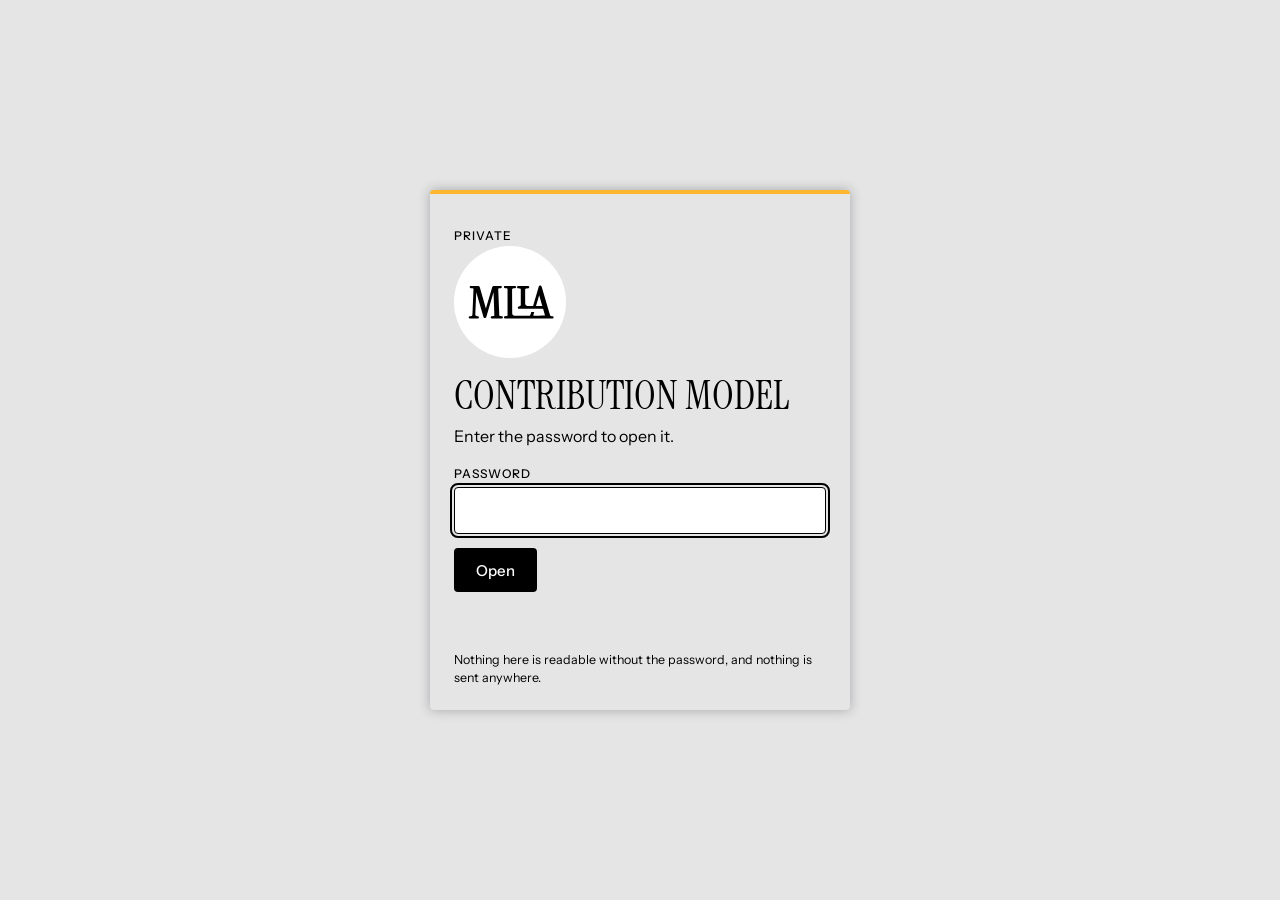
==== commit a214a0df: "Contribution model addresses: full at /contribution-full/, abridged at /contribution/ Co-Authored-By" ====
--- a/contribution/index.html
+++ b/contribution/index.html
@@ -5,14 +5,14 @@
 <meta charset="utf-8">
 <meta name="viewport" content="width=device-width, initial-scale=1, viewport-fit=cover">
 <meta name="robots" content="noindex, nofollow, noarchive">
-<title>Medulla Contribution Model (Full)</title>
+<title>Medulla Contribution Model (Abridged)</title>
 <meta name="description" content="Password required.">
-<meta property="og:title" content="Medulla Contribution Model (Full)">
+<meta property="og:title" content="Medulla Contribution Model (Abridged)">
 <meta property="og:description" content="A private view. Password required.">
 <meta property="og:image" content="https://medulla.city/assets/icons/medulla-share.png">
 <meta property="og:url" content="https://medulla.city/contribution/">
 <meta name="twitter:card" content="summary_large_image">
-<meta name="twitter:title" content="Medulla Contribution Model (Full)">
+<meta name="twitter:title" content="Medulla Contribution Model (Abridged)">
 <style>
 @font-face{font-family:"Instrument Serif";font-style:normal;font-weight:400;font-display:swap;src:url("/assets/fonts/instrument-serif-latin-400-normal.woff2") format("woff2")}
 @font-face{font-family:"Instrument Serif";font-style:italic;font-weight:400;font-display:swap;src:url("/assets/fonts/instrument-serif-latin-400-italic.woff2") format("woff2")}
@@ -44,7 +44,7 @@
   <form class="box" id="f" autocomplete="on">
     <span class="kind">Private</span>
     <img src="/assets/logos/medulla-short.svg" alt="Medulla" width="112" height="112" style="display:block;margin:0 0 18px">
-    <h1>Detailed<br>Contribution Model</h1>
+    <h1>Contribution Model</h1>
     <p>Enter the password to open it.</p>
     <input type="text" name="username" value="Medulla" autocomplete="username" hidden>
     <label for="pw">Password</label>
@@ -56,14 +56,14 @@
 </main>
 <script>
 (function(){
-  var SALT = "WCt+iGaSTqAMo7Wm6+pq6g=="; var IV = "w6rwIfC83hG7Mc7L"; var CT = "O7gdKWIhvvvmtiTsYWWH849iyIjS4faG7gKx0DT5Q7d8yuHsJQAIi7HbSv8FqjcREZc/qmM0MmYFZIVp/shumSGF3hcNaSbYIBiCu5GJDDnhB04OembSjdItqCFqqxYakFLdJyjvTLJHLCj95/jdDaoh9deic0mrtH9B/[base64]/hwz802/uhvdDpUeZWKWKE7mdu1j6hKVg6KAVQ9poovo4bQ+2cYSd8lu1kddXC7vhzvxzBMdQf/1pZzjo3tX7mviq3EJ/xZDgxI5aJ5b+ZLZ43hn7Y3JHRXSBvkOvfHsob2jNcPJ+5+3ngM+E38cL6Zm5wwiV6VV63+Col8s9/kkIz7pPbRESsPWSm+e2IGK4DrU14elOZEWg8qwSPZWY0KeV91yTqqi4ePURtSaB5DP+n4OOCEhBH6JxwWAti0CzzpccFC4TBHm2cnJ9G0dV/6CzMnbd+YthFZWkyw6uvALG1r5IOqOSJk9JZeLRN70JN9GGay2o+K6I1z1k+oILQiqJ92AhJKQH3QHeTlrHDohPQgKcsZGGuiXE4fBxYM2pRD5cyydIJSVrilOIyHmeiKGAy9nrZH/G+m7wQzwZriI/AFOg7GFZD/ru6G7sNFDdZi0lNs1Ws+6O5RTWUs2FKIrrMOSnxSc1YUQHG0rYpZWVvBxaFLjUi6bQWx1Hg6gH+kVJZ24nSKxnGg/xPGUr06Da/gUyZvaO/urvjOQa+OCika0zKoTx3vjQdbuQbfrsuB0lCEvt54Zkqw2OYqQZ6SgQPc+amVwew8n+y5P9ULitPfM8Y4LOJGQLgkHXrqfx+7hbkK0lx48/LGAfcKNzxCKXVC6oagOyZQAi+iDectzoo+xjRv7eEakab5HgddansqMQvX18PJ8lfwA6QXqfGp+6maTHilzf7ndPAwnVm0BHpF46A2uRE7PXe6xWgM7nymZ6YYLtBOSzZyTK8MMeHAxrcHWHMmz7+eDM3/Gn9Atx57dh4/BgDY9B08wkv9JL1RoFCx9rZLro3EmNmEnuN03t/wpVAUBcqUFVp1t6cH/wwBXLXLohF2Wdl0aS2Q9ZlOHaQ+uPYiMooWrSOpvN5TvCRF9uVUVB6aSfCaCbHYs6AkEmT83YmJPW0rYY45pfJmQVNnJ8H1I7wSvzJU4iwpwjb8DjFRUHnyBXd79+50MxeQnF+pgmOdTXRz/JQrVhDzO2uXkuTFLgC72NOER/i5DLW4OJ2wJ56nuzz4hwCcRf3ex/[base64]/fvGkJt6VRL76iWK7jaMIWpK2mCFe8MeKbVQ1lHcje/3U9E4c+gLitncrKF72nEfU4Hlf31CKq5WlI8mFzsEaJ2lg4opVFoidK9+QEYGL/9jJzLBMkXwBh2rSODFHyBDGqG4fmyt9/CGVix17C5FFG7J3EftI0WpWJhmgD44Klyg/acjsWgZ0TUNeRptBf8V7YjVuha1xF66H8kHCRBiCG+wVccqDnIMGC/hC2lTpJq0D+b1bTw5HGiXrqviYhNtTFN15597BqTKUVvJyGaUw5Pz00hb0bIdpJ4aZAV0D3CAvn7/or/dJQXJImm4wrzmSRH101vJTQ2i9fUf2QPsWBUaKObUvsSFu2qmKbR0RG/pq9cHN09Zis2jMKvnh4eOMLPvWpFW/L0PgTotJfjFl95d1vTcqbc4JNtJXoGIV1y6aKi1c7G+dtC0JqxW6DPFOZnor96mF+EILDtBze7B7n3IEwNvjr5R0KEws8jNx6L0zmlSGO8BQQz6qUnuJRon2td/vvdBBAPIrSFwJsoC1lhqZX2qJnKHA7qgW6bhkBm/1NQvxlNYjhhJsExpromPHsZ/[base64]/[base64]/2WWU3XxPhepZ637/UbdCR56zs8ol+Rm5DXvn5xaKAV2j+fpf+5KW2NXBA5Zn6cHL9uV9HI0pEyXhiYBynpM3nWRMrNmd70X6VUWYujo3KSDwv2HWJGoLDjIgf7aVZ8Z+yBLn2tZNtE2CFU0kuGfK+0UFyq/QiEF/pWv/ieq3UMHnUliooRfxCUWmj2D2ISE3zrGeUZlTfgpUJzkhyJuK1BLRmk+uAV1G6s+7B86NZKWEZdXm1qU71OThmuZi7mH/8S2Su2uYnlpsirplwBGhlXMtMv5eI+dGlL58RIPGkwdglmaSpDH95ICr46DAwIo+IlD/mEZ61hkjZNj6BKITJFn8bwPQ+LTcLO5QF2cNUT4LvWF9xryaYY/6j65L6WgWzBoNHtKvPNGEA0OlupQDAqZYJdXVXoBs3pBEE4whLnMJ57ZhWXoQXLLljViASRzGSp9d0HiQvDSGd/6ZDp1e70DsJfDjpYWllcSRZNFD45tJwha+Pc38yBATopvd8GTAk1EeaHCXBtQlAvxa1VRZ7P2S+5MT1kfpLcqjcyyc2RXc6U5emhD1NoQeOiH6fpe5EJJVmSNhw92e+wC1JVW3Ew8PHaEmBDQI1DrU2QUJowdHXQ3Hl5dEB2l2t2b0yiGt8p/5UVOkRRjJa6vb3CKH7yld3Xi5CMCXqewNH9kZdFp2z5AbH3e0rAH2bln9vaEmgQ8YxCJgeiHfTSHLFUZiBkX6uOK886jL4tOHRAazsILZ8bLUfueHGIJz5xmlBejn1a7JW7Dq9scPp4tRSNHorFqLiaRFfvQipF78VSkUDFbLU5b4IZn8HC8Wy/ZQbKVWxtg1TMhG2x/QUxIX7P3QRHoIuWsJcO7vvl1lAXany0Nve/7TpWrz/cSm+7doixE57pPxg6EqDc/H+em6PKvOEBAAbz+pTFaT5elgaGPZFYzZdLin/n/GlpmHL9HynmYvw6ZTvhMGS3VxQ5FIkNZw08I5Q+hyao4bDo0WyYbd4TLM2tSiJ22szOVewFeW6O+T8DJmldpT+9MwwWLCto34klKJS+Hvlk8IJ0xJK7p1Hm6/rY3dN1VFg7gSxlAvB4LnOgJavG4/gXwZvAsCWgIwpmiYpWnbR6e5+HNGTqttMG2AdKjz414mIObFwQ6qcqUinC9pXKq646JBHJjlaY6UDlg3QGO4kuNm/C4dS+iMCXoy2DIAdZdo0k0tCnTd94hYYEwVBTbxpxQTxQWaw4FPMELDKsLdWWRS3lBQPAo8LrbCgs3aSIOLrNAZrV+hECz4I09kXBtalo0IBEvWNydCWPftZ5y7vGJ7Aj4AUWOq0EmYjP4LDMPyb0aimT7nSC5GwgonEN6+sgk9U0lvO+iSJgdJxs7fb/ujadaLgsUWvtTdPCcgGxgyexOHJ8zr4m7EJVOtg1TfJEVUBtddqHua7jTRgvj1IsF27ulyCd1mR+lih/T4D1MU62FDAqJnTH5n+MHGCtLfVQNbTzA3kFfrxzFgMO7RNR38O/P9H70BbiFZAHk3VZ/uhkIBZrgi4RzK6qmVnPYhCDs/mrFbH8Sjs607HlT9ZMW25oOWak9XSf2H3YB897t467EWFuQNPabOCf9KoPCUhPrkwHCMZGarQVC4TphZOcd5w9PoRFcKNwbEvGlLW4JouuhnGWRqxlvsyYfEFWBDwisv1U9pDZ94OaXna6KVH6OG2Cd9sWlDEuE4N9PO+sRyIVBlTlOSN/sxpLmjMvDUanZTiUk2CkGT0LS/BHqFN/FaGsj5FssrQOTkWx3Tt703vjI9lQ9t9l0h7rmjRLOurZFi/2FR9Ri1+/[base64]/qNS9ZV6hsApkSTHZ7EgIEqlhLN4D0YuEdWt/ilSfrEVOUqYJIgWjrcwnpVWwbmZY+ZLWLHGliq33QCXTEaCtFkDZdDCEnhHE8W56CpAh52Gd3UDdczDDHtyj8WvxDS8YluLbpGKRzJkh8wxaYT15pA8HyKACUJs38uOLZ1Ge0+3+A4eJ/RMXsie3XrDcFSjZi0fiwYzQ6g2ooW6DrNhgvc5k4jqYZaDoovalRpUyL+pI/qqaq3vQK2BhLkfSOms+DaiW93Y3zvRbSlkTBn9S2ugYjN24qfGfs4+qmy0GIYYTFji5SOoN05iH18O1Svbfrto/t575qXuroju/AooMOPUByXcdeogKvsmL1qz1643AZiKTojIvjHG52ZzrQWavvCVlKY4l7xxcTsLlXDDqd3vfNcEZxWP4Xp6GcU3FzdDqsd24Dm+TAiPZeNHcbUtsUqXteyaF/92znwiKOffgTQitnj297yTYKmsnqq6HHYSjAwoWllvLl3ZCymoN5mQOi2PVFSVZb5/iKeqYjLSLqe1BS3QclaJ0RenegmMiaEchi9YIcFPX8WoXdOMX3OhLOgkPQ9+QqGxI2WMlP9zZB/bvS8kyez1uL7vYxa0r890h8T+v9u4fEhK07eDypzAttUeKvMfHw1halp8ZSrn0OEpOzuspz7w8h13lXn0o56Zqokvnl+ixhAQwMd6p58jAt6erzWWSBmxzyifDNmuDxN/cwIltraKVrBTnr2VErdh9/vbUXB7KPXVFRlaX4ZD6mF3d8rN7uAvPP5tGQfxGaByr80UA3BlGH5ZX47OX6TfKNZKSFICn+za1m5fX4aMArToKjbi7iZlDLZUmvtyMcVvdzb/uYlzT2rSeKVOmF+2l3sBnQIMhybvP6qGLjNBfgrcfBraIg6McIDQH637P5Z5evQ5xhCFZAcI3fwo/DpbkNWolYjFJdcgrYIsYnvZywYmIYVI9zKPOHl8S1xRXn11NCIvYJ2Mvh+AYePsh3otEEJK1Nyr3nweoUfaNcbo0UirktFOmxLP5bSVatsDAoL5AkvPODNK5iKcDIjpF4Fn5cNLs/oieiN2m6mTZNcVMb6pCXr2COMKUgKXLKuDlFkGxUujF8XJX4K68yO711kjr6GC7zrIVzPwxa45M2FWZjWOv+jFdfmTH4ZDDX/[base64]/Lzwd5C3Os5jEeFRXl9o7UKM9IxIaavW0JiCQJ16e3a2zF513cDN9sqdEZ27cxKbeXlpyAS5XusLADZRakbCT8YE8DI5AqX/UjV7uhx6w62Qh3Wm8rPjbFu/4CdJeHDFQlNLI39HcUDdYXWiEeEjFk13os68FPvGTzua0pyGB/cnLC7IFTSOBVjVAoj1nK7k5bpak2O0juWQ37RcgKQkQi715QNPwJ1A/tsgoiIPX9VC7B+syC2xI18PB6fTrBsYaDeVVj+d4xyPxGhlV34P0Ny32KZmQufgVoOu1qo469aGepilQEW7Ayew5EZFbXFclynqn7gZc9lKpPHwLWZZiY6yKGgRXcC55Na4q6mhkbEX8p8qvRKqg/7bGz9GUChZuWUsm21TXQrD0xWgelT+vTBXn3aN592Y0IMKlhf9MaYCW/vHpYdGKHYyneUphmJAGvQoOSCWcxLxtyoeiJINyGR707sBqpeRk0/oJvaMEGmRIxuA+o2dWWl9dNCkI2jcr2/glgW/SA2unrKuw8HilM/gJZj4YEpSJYKkokOur6qQWl69wbgBiJjjaP7PaUdX2mGZJ5QXWy5QsBj7MR82lfC2FiT+6CqoVWt7MVa9dGKhLDSOUZ8A1Y7pZevcoJ1x7coshxqOqcOPqYApQQ8+DaM1RMQM6c84nu7iXjElGofT+MZUEB/ksrvff/gguwpHnmppNzYW1pOVqqEqq5z9VrYwxYPCfie3RPyKfpB/Yjq6rwDVmiTI2SLOnsDnu+q6f9izIf5dhN3TtoerQbzxDZh0nOrSc5zthHCnRCwdSIH+LdNcY+rFAYM+j91vNydBxpjzqioEkeDAJF6FnaSzrr/c9X3gyeSh9Rl/V3AmnwsRFGa1z0x0+FRHJr+4leunQFulhxgg4Ysg+71P2nwodjLANolZyzO0kHMuKuMS8UxfYqCU40bpPPpHp09l0kHZZFd2A++HbCke2HBQPuRlU55/oLZfm48rgzvN5s/[base64]/dPlPZaS+nYybNyTJU2H+vup+iNkWIMR+PmLg9f0WS3vFyCM5ZJwOcYXQsEgr2YvCaAgUKDY4KDypN6Eg1wNjNLAURJlykSVWLkUyrT8Pkt4lbNzWMmdYgmfZIwP6NgM69lveAvZOeeSbXbItl8kap2+RJ+YCFxQsTP6s4bGKw/E+9ru0jpSsdD6KvDmtzH+VZSFIS5NbOpjJGAD1usxFFDzDrbPXkr1UYJJhK4n7IAGzV8IhAiFX8vpsyVWB2RQWP0tKVYBQW7DhAJ/gboblnpcFu+Ai3amfqotqbS1Yr3DknA9C6hndLWH3HmU/yUPu/MAWcl0Uec7rDwK1vXsOsl9Bs+UEzX8QmLCBmwTwN6xfvhfccAPN0VnHWszdFN/rCzgzH6/RqYkrRycGnAATb2Ec8CzNBHlacfa7+yMIe0klMDIZ8IpN4kge7klDbVIKb54V7jnnwr8PfizhawZk3BJzBH9IN9zUaAK6DCW9iGMhHEFT5kkxJ3KDE/92uT8C3I8zMqMzHjVlyh3ywEszjtimW1DKeF9rRuLI0H3rb/5pY0u/HVPrjBp2NlUXHCuWU/LvQwnz3PbeYUlqljDkoR8i0iue2p6q1uxkCjLprAGRaTexHNcWzs+NrQBUQ7PU86x/s9LnJ3AK/I58D6j6bt9iNOBbGD6qs5nC1EYR7DBtQL5G41iUcjiBxGLRicHD3inVBTr6QWI4AVNq/FmljlX1SCL+GfDgvF+cpI7kNx1GZM505B44WNFCP+1K0UDhl51sa2jXoCjAkDNt5X8U4/n+RfgPjloTPUPvDcG1XLaccgrQii7HsO7Ei0AHvh/oLD/kVA1q1CrR7vxiVpKgAcZRlXddnhM9XQBrdyJ9BoYjws6+Cqjm0/3qDwdO5bfyndbKqdOSZlb7ftUdb7F9UEIWfxFrIaemoRMmdmLHzON75AaNMq7Jgt4MW9ravU/Ho8ln5T4d2WLAUwel2s4IV7aDic236l2lp09XwI4huLX01fhnY5UbHiO2rSL7jVcHycwO3dUNl9LYu8NMrGD98WM02E3Xt2siYpgh0yRgGceLng+ap+sVBJgvOk2kxi1xL7ezWz9EIdSfLB+lYmJxTM+Cp2IwC7bxPGENG/0T791ldBZ0iQdafeA5G9yE77QTVkPHafcsD0eeTKPyMD5DnonG1SFBvjNI4iQMxdJQDmHyp2sgXO/Ukr3Ov/T5LgYu2ZQBZu+asggPqo/OMiZPLAGsxP8S3WFS9H2A8hrArJT+/+SzDCCpi67+IX7JeMpmLXRB7GQ2hQAn3zv3w1AQ3vSJM/Q7FvoTtfC2oMgXnrPo1hsRGKBj0dKXZL8XPXlPCZDjdfTz07CIQLGatnqfp9Jl9jp8HeaRapf6VJT9vpnPuyLNOYyPBP4r0lRjG+Gxc+c6vY/y5b2cDiOp+g6FMM3g4ymyrCB3rOP932RD+brhcohpqW4WzXit9qwDF9DzS1Fz5uvu/cRO9q2LjRc8kqUmV6N6HskVpBjB8KfZ18jA6wifvYKWgeU6x7ed0Kz2RHyj01GR+Ur+say2yWUTSRc+cpsyALNB6CG2PKnOjz6+/Vd868xAy/xy4OjKOvjoY12+Gu56YgzH2vjsr66jtdnmtQ6Po8X++VSwKiRD9ajD6XtaVBGQntv1G4oDvqgIKGTP96AsAzoDwPFo2d5EeO1tLPStkQopKVHAw8/Rwg5PMGGA1FE/wt9Zv7xkEC9W/ZHvuMH9cu1N17Y092KmaGtz733Cc+6nmHOWpBy17I08tJ6HtoiT0MskQn6YAe2Om97cJQYIfUo4pXCadAoXRvR3siuEd1BoQq4FuIroEEWVCQpM4fRICgITUgNB1N1f4ZjbRmRSznJKjhc57xZc0l00fHxonLouyWzA+NnqR7RoUZtQqnkaz5/2EMqR5pFalwC+i1M/tr6THyz/ybOKP6R60K0x++VRe1x5HrtWX11aAyJtJ45eTbuC8pMZsLS2kg9iKte1ypr2pf/GQwE7Xwtt7CM09khZa1gVuYugE0kz4eVPsSqrzz7tVRK7yeS/HqFqm6cTQWPoS0NfCWweiQ8BpVuMRUkqxy43pi2VUS0fuEUtyay8LJni3JwaOFCOEwZdePySYFFwOsS76qCdJQ8+kOZDOWTB6weSM2WnEsGDmtzuVy5MpIjM6Wd/aQAft5pMcZiOiF2+q4Ij1vZ99Xtsee3tcrl+SSku1nxVd1DR/VigvDnTefE8hyLZTisE8nsmQrV5a9NZsIWy5kqcrC5XFRrx7wJKpqFqc6e9AeqiMF6WNMoOoQiPAE5mSjS90XHas6n+b/i6cnZUiw7rxPYe0kL2KB7IkmnZ3dNYcA33CCEJLQavs1bKGbRqn6+o1p25OhzL92n4JtzPLw70yW4+3MEiweHebleAzUJtc2qGVgDQ83X4hOO4dhF0dhJVKvlAUEbhm1agYNhTEvuPQUkYcbNsPWfxv3/Un6aMvW5XJxyqyjLQRxj7KUxJU004Isg+DphiOe0QMFehzhDuwJha4rcTwBYevATcuISG5XPlLwH4CmN/O4U0lgKzbL2LCIz6u3kkZVVztr1iRDYPIrJsiN5vexpRRnp4Bnu8HbfZCCnLiv913RMf6oXUtXuDkVVZpLo5CANbiytEL/pBgvH2Ge5zgoLP+nfDLqD9tnswxrJDLEE92Q+/wVtjp2XTiHZFqnn/[base64]/5P8OHyse/ofVzsx5vvhMkFO8uR5stw8DwbQ+rmWuJJgsjlFuivieTeZf/thYCeyc3GU0PCwHuJmgUYCTkRZyGCAJYveEqAKXoYkG8K72HLVRqZ1YYDwNPMgWHaatrUSyfeGoIZ582JFhgBRuYZnfneWm4Y33bslkxVdDcQAy669pKn6ehsTRKZuuB2RUGrD+vsLVWUF3kr1v6scHPlnW3qHXqF33tmnJPFoIywOmedW0PgkgsYd6FU6I/0NoFbVcAIYAN/[base64]/sgIHXpilzveI6Ap8AKF/9icwjS7ratanVBAkc0KbKnPmiUprjVZGYNzuybEiKFN8mCzyd6AJrbemNxkqJiU5ihSDG+tS6TZW8BOiYthe6bVA2qlZISOQWztbrRXb8CUzBWoVSl7ryIKmh1840j9tK7r+uRyeuBAgh+ARyFzjkEe1pK/ZRR7qA1cqrJTkOsW896+crk9PkELyFYFRl68fibMU/loQBkk0B7zEBHc6P8F5VRQ/H3JW/[base64]/cS/FLLOSRMMnB+RaGFFL5JDj0+usrwV4iIOWiCABEsx8xG7okHwwfFTDXMCja5Cw6N8W9erTpNAoShWcA14cVv4Cj/p6aNOse7bEt9QIrqurGcS5EVbpAtM9BKBULV45y0xMdm0suFExQ5VZK1MkYpWuf6uB0KLsuYesC9nlCGfWp4VlFWHsCOJmaWg30fR9H7byaG7VGiw/44h1P126SVw1LuAeAY1r+xyKf3kNw6/epkdWj+TzOhIXK2DCwOJbnjn0KWujlZnFc3rw5utzg5onMmCNq/mn9cnRxzuixg3X2npEYrPtupWPhEoRfPm+DkvgfBUddSuyYnzwLIiLczpi8C9hVfTmP3bXYQxXPqbVlukRYZIYyWpZvv5L3Fk+vbZuys7gxT7ZrkemA3CUIXvNrNYQb7HzGTSHqIchj14D1USdsSznLjC/fZRsUumFlAC8Zj9vsjHGB/IqEYYuagOq4SlwHMHcDvL+tnc5Z63L/OM4J02cRRMu8d/7GPgopNssbrh7QbYSb0OGxFh5x0LrKWNq+6JXAqcz6mV5u8plk4p2kICoLu0y4lz7QjVlR4TRpUYRxyHQqVZq486TFfrxW8QqbJu8IrKV1+95lb9yvmcc/8SmtgHYhd5PKIxpjCUrhlFU8gsRdf6G+WbhQvjDRycbJkt23CJe8MIUk1WVDMLcvxthH5vVyBP7N+ss1yyxdbFCLJfs/x+VAP910BgdvDi6vWUxySIyfMpQ8sWheTCUO6mD3PgH7HZbQQ/pbaT7YrMcwtdHct2YKgvQfsnouqa6cMENJhn6myx64aCm/tANPYGEkj35W2q7GF1PYZyr4n5Z67URLxqB3Z/rJvTjrWm1sjxgYSBZrhvDWZKNHTMNygIXlnqID31Ep744+JqIjdYuw/b/fPWrkZ7wHnGzM6Nr7/R1UbfpnnqN1DTqT7w0lb3CLPUGufgMmgGHlQ4Lli/pJq4daD17gbk6vClZFj+maV6ZiVNjdFWfDNW5udAJS72W3/vgacv7FRGF91rpMQkI87ASokpyfvqpRsBPLSaZ8Nyot7WDkhzkNlU6fonmvM/MymCOvDOaskpgIEd3G1FgrPrgZUGlO/0/W44MolZHOQ4pdOlrMIKEP0QhQrE3n43tQDE5F5yGbi2/oIzUAR8+Hp+3/KcMadeWM6EFwLrURkBs7CAAfpwh6+iCnWPhmN1D5xyjmTIeoxl0u0k37asdvio8nNQZE16gMKvmhMId/O8VmI3/aB90wV5uSyDGuKjdCzXaoKE5Tc4loGsJsCCiQCM8eWMyM0a6jSXlzW/q22mUnQC/aJBYcW++gN2+VBMJCZuI4GxCEHWPhXs0c7TRgUGNZ8ofrmj4uiT9Uz7KtO8z7Ro/1vnVV4bD7zuIkh8IaMkFC2g2VABmqrcUBsN5t59Eq79T+tF6JMAHvXK5Crwg77Ah+/6QhNosPID02d7olAyJ1oV3K0dlJnyYeM7q1XVnpbPoZBeG3GnttTrfQ0D4rWAzdQWnD9t8p9mem1V/IepLPnZ+m+OdcFx7hYZWYSEGzd3TPLNvqpPxg+8JKU7DVhKnC88F1o/pAbSmOthGfEa+z4gK1NYOE2evkuJ2/J76T+27gxVIfOY2jAC3IRQidAQrHrQDjyehkFMR3w6BZ3P0YL8soUYDH5ucnvhbHzwAY5c+/cAuy7g2q0bZ/GQiQmKDlTnlQxzhvz6PJL0ABgTQhx9x8IS1wAsoFgg/AOUDsVY/vzumB3iDum0/S6ER74XvvV7mLzuNWGnGlVwhb5On6ZLuvAh8toCHpQXTHQzaB4sHQBRW5umDcjZwIQJCVwMz1kBSe5FeoLxsMxmQtc1Z6XnTLoaqScft5lnZfT3kgzj7xNivOagaofmpFLONjW1VcU6y6dSt8NZfGrX0O25r/FR+3CqpVR9RHFenMJkoqZhKZXgOP/[base64]/cUZHP1QpdNKF13T2PIdGLQdfmH/[base64]/Ri6QkD2u1EuYVhlyB6cULhebzWtiQ2n/IILCuwIKJYeEa0+OMmDVZfaBvPBCRla8UiVF5oQLVhyOjFamhfburHoiz3A2syDrGksKP5CFohN91ifYdAMc/rgNsIeifAQNtuFyQmMur6p6kW4Ykh0qaSSHeyPiGlANlDdCCtXyXYRSt25LJ2Z5U4ksLOhtjf1c9ynf5+8TxVVqYAcsmYWvZr+bC7rLxxKuMgTXhYTflPTjtG+s1jDfR1vuTFiRCQzTRaZVUQ/YcjU/YiSQiMfETcjq8/[base64]/eXJOFmnskBc4/OmN876eRYdwVledOlutr8ha6e56gWNgNwfBDGI2bxVmdbntiQagi2H9qdmeEOIfHy/84glbtox2oZ4sg1uwfiFMFR12l4tsVr0iLaE56rc77sekTN+fabVtOxRdlE0YBbYJ2qBhkFWP2MpAJuAh1maeHqBUrxNfNOLigrsi0Iva/azhN+GcxHCzyZPGRxgEEHVg8WjfFK0TxNqx4BzcrimKgwiCW+8pmIF5viP2q1gztUeCek8T9t2v330DnglT3WbJRvhyjqwzCw6lgsn/gbhG+8hnqF7Ssn8Jk0UOdSLQf1OkHkHt5L/fDZDIiakdWKpnuveDhDpegKYwQmpp3JNFzgq4NDV5hRyQ2TZcze/ho7NLPsIw2RtXr0ufYRimBycKCBNmXh3WoCSMm1Vp0v9onjU1Pj0v8r25vUxzKbqNiXEJ7E0/[base64]/7Rv+R/3dQipS2fpq1FdkMQyOkrQfmdqCdlYAXAUcvwb+2ROQS9HHYYZ7GEB4Bqz5fMP/42BGoFb/CIjsjwc7S4IQfaVNfMMxA9vpvwQZuIwP0PeGV/FQi+XaxO/Hy1J4U3OTGpHFRuoxvhBeAf5znFpxcOkN/HIeHO1xwwt17VJfLDMMcKEunLktn1iyDRP72LruToZe06ju8AqVZ6xXs7ynXLpU5n6zLI9sHDLuuud7VjY+Vtc86aInoc1bHc/2cP9P9nfPYZZ1BBylugwwC9aRhWSLqbEDlXgiul++WHe0UGpc6k1vb5rN385k09U4uPfgNnM2modvu35Ms72zG7wmxR7arsnFHgrI08+YqxEbNlhtzswmrUCUbjPxMooMSuL7uidFyc/klaiyKpaR0OEISotKlfHnbcFs3a6zd4bF72t6oQeWOTgtY2AQN/RSwCz6drkGB/U1r/CkCbofQ5nzcSQKEGo3XIXfdfAevzHm7QhAw/[base64]/LxqCAnTyYIFQCK/OyybQl0UC468LgkFRtfcG8ixSonvi55YyL+my2/1X48h6brVo0P1MnOlg+wuOIIqRTwZUi2phWCIpBmMs2JiCDVh7KnZjOelBpRmE6OJh1Q4ccc7RuDgEiYcvtcFIWOo7HV7PDP4LhosVOU1+aMI5ETeTeJD4U/SXL/hYVHic/uPLMQ3v+lGVQqVaRXLLJmn4Szg+8Jqy33wkwi0wFkwbMw2fzq6/rxfIz2IuOr85IskcvL/2ugUdDSzct6c4KOuB4OvIVIalInRJg14ioGjN3VWHNlXN+hHr9oY4fIkO6y1YZFeUf6Pcsgyb1N8ME5/guh2YD5vnI+jiwyPVMukst1a+7xJWkhsF0DdZQjixdUBPW7e4w8i9FU3B1/45sC+bRsf2LS56IE8v4l6fHUV7kQqd/ZRvdjOsSSY6Tc4eXiiP1lnra2Dnj+lUuF9p652KCJG2irFP0helX8/6L+uPrmUHMzWOLeqfhNcTobcFGzXuutDQemaFVXlr1UsR98lGuxGbQS89+OI8tMvhVekiV5ZJIhM3H3AMl6RfLFj74a9tcMxkoNzMurIACqHJUA4m8/CLq5zF3GrDObCEEhTFeaCFuu7tyUMxCGf9xd+GivGOP5Rp6K2YixasSjffyKIMMTS+Dw/bLXWjuaX27XKrzveZyr3jwoqfO0Ne9G9/F6u3VnKKAL2F/QCcWbu/LqjWYC9YO4nB8meTS6i7TsFpgdDyjbQ4Kt4A0vMGVDLqxqg69CSWT+fDQrdj73wxv2zY1wbPYn/1+Crj0f+U8iyd15bnOHlGMGF1ncZ7mLZeoQnxxtUxPFNhjd6Hbq1+x1FgCTwFHKydO23KR06aQFbIXuA4Ghbv1xQo1uff15blHEGZHD/ghlSZF2kuapzYLUVd2MLv1WuQXg913VXJvI40Yj2Is7TMd/J7wfzzsKxHZBP12BfyJg7h42f5G0k/7vSY/zKHaTy4zRz+Vd032JshCWWDqFZRL7fX/qZtqxthGhG7edWiHV29YX+wWw3iIri9Vw3o+1BK0MnUbZLpPlze6FGetIkKZ1ZM+D81ZHDuPB4qp+Mh8z9/9sZI88nn2Ny00CPaKHVkUBYEjwbmvOB4eSHGPF1r+SMQrtCr5xOosEDjA+9jG3Fm7ZVFdekSqV38yG8j0hBRSB5S85FETleEdQsTv5bUqehSKHR3kH8tb+uy1B4magU10ezWlm0k9lA89ex15AxuJ6/QZknSCCtUEZc5mH+JKZG3Ky3OnKRAbINL3pOdKoqwrrKMB4NC6JkSN7OB4yXdCocL2XPWvD97di1Oo/o8u3hWNKusnV6hgJnvanMfvCBjhMA093LW8mZ+lj3xBvBVL040ZKCoM19aBOy+m8tuu6KxR9PqBD1wEMQATzVhiXXeRmHjsUQ+LzW5kAhyntNJBTGFctnOGKR2i2hbJh0khqieDWBKWEmnIzF/qVWhlINZTAL8y4Ok8xA2j3dfloTihGI3oBNCECvLTn08wr5uiA7v0MsOX/VPTxoWd3EDqFtuYJ11YG/wZT2OwjkFEITi25/rijKUC998jyE7DoOM3hdJMzHqndEPqjCC0aDPTn/WMUZk6KalQeDi686/HRTGaSHzfhIrHMs0YIyzsujPYCmqNKT+4O353WoVWpJGYLmlEDbq9DWkOW1zRZL4LGTWq/+PbTsk3ka0uwQ4IGEYoNN2i6rVAVYDRcAl5snnl0/50y/QXHdAhMB4e0b5M0vLFBXs4f86JTTrI4URhXu8eibMWmIA50nx2HtO8+X7KnB+mcNSQWLrvKRptxi3CADqsTPhRZoYet9S89iA/WnS/L+cM9r508mvezhZCDN7mExRM06CeMjcjpWG2vKh7p8tMwgQPmb8xeR8hTXHdkAqRomBGNSofYU6WgNCni6hnp/0bbZctXyHQyxgtZRAdqycM+f0aNsS6hPie94evEJDErdQfm/lleso2VrNxSWRlh3hzV1wXP3+XCBb2LbMySfu8WHXmSnwFsOul/bN05G3w3ptg+IUjv+bGkBduoYan+f40F/zKo5HlLSPtjBVdz8c+fUnPiEjGILzeJMebARiC5zyF7lWv6KNNhBf/QoA0gHMXfx/ObZxTtm61UUUcm7Cwo1BgXPkja0HDC23gq+yvjgRCdf2oixArqXOSCLanDtUbWBzIEVHUDEPoGfdNWt7aWS82kl9PiP4Xt+AFD8llAC10VBrXq/jLYzi2UmRSA6h8+7GGynQP5y4/LrUh+GlAo7eSoCcjPHh9eXg9+96LIgnUNH20oEGsYI+uo4D0v47bVrobY6BU1acvK22qULHY3IzRS80J8cAmHfnZHtRjc/W3WwVUSnceRbtof7HhOkKeWFViWsk865op8lWs+e4w/uTnSzbUPAscXsDgQVVnNzrFMCFanPIXKfmi21NZhihn3gxe+S7Ne4sHcyEt8oeUoGkIWQF6Zx/osvyemJNQuG9OlQxT/IVU4x6/tuB/nIz82APndq0cLVOAKU+6QwjpnXrJUlbqeyk6p1rN/VMWnj9DLqIr6S4QRCTSOgcrupwm/4U/MHxnyun6XgOUz8q1xYHvQVKHr2+ok4PUmBGfcR7ZX662OHybQzGSAmIqbewTtOswHWnogzBop6qtmo8CUk/qXQfpipETf1yaEiQf/3ebnPe750D4Gm0PGsaF7kd+PS5/JLQVdtZStyI3mO/+vxeBQSW4NFXdt8rSbdYCui1IIo8r6QBLFq8bTVOSvKXABLmsa2sM3TlXoJcJR+VtNyHC7+KvWyHnAVupvPwnJ/cgbvACgeX5WkTVHatHvboIPZvo02OsumU45X0rM8hl7lmJClgEUE1EsGqMc1Ge71cwM6cQh0sKjTavWl3XG1PN803QuqV6zmPuH0VULPv1Ht0hXlu45lOLeuAsfn2Ce1SeRl6P2jADvhOtykvytUqRHUUgN8+VWv9tsbB9WmOHORB5ofW1UAWnL+Z/5EgFzlXOKsqw2M4Mfg7j1+CSBJ0mBtgZSotVtHgtX8pM6/paLvWFmaR01kS8mKOiqV3tNRBBOhu4XsslGmat1TH0U0uaNfND+LaI3Ldx4CAMum9Fi3+LPnicenjf3BwKMcZiqHrZddwq8TD1x+a5Or6BAgQ5hXbYckerKG/3birQi3qvRpa2O4LWuVdTQ14aHhCl5HYcHKa9D2CsDllaa/o3pvqPYAW8P3jQK4Pj/nvAUqw3nEciUCfnopjjLhZPKh5Z/id8ZUjTGpO+AxZg9ye9rtRNL2Ybj1C2KntwIbpnZImUCNLObQTqCTi653pAK8+I7AxvX+PT4hVmp+2e9PZwlm4/UwqRWfn7hLCCsIRujCrTRFy8+8KauoPTOlkem+11rV9Tvog3I0LEaJuYZIrxC5ZYuY3UqEe8ygPqXKTkCtaRx1BJ68FBUasWrgooIdBd/LmdaJYf6eG9/Am2wYOmwXsexOLY0gyM3KYG59pXZJ8SXyAx78DfO8Y8QUXjRw5VOr/gizTPB0Bj6qwS3GUIRZPDBif3613mhoPzhozYBrxoEJcWfdj9idIUm3GIiMWMlFxBf+6bchet4lo64nKh2T/nJn1eDdFC55/+IIr91+GfGyDDUfLbqq4vBEJr1D1C+rVtlAsHYHGjfEsQYoawznUpPXI/J2AwkhGBRhMc24n7uSmCKfmJRLIKkLbaQ4IbwMywlw/dL2WeIVFs9s78GmBCkYnOj5GXDKiJkewvie0XvK4j2YB0trPIQDcF/[base64]/YwFNcvbY+7bd7XJLtTGF/ufEDabBabTGvjT6loQD327Hv+brR/x6Nf2PxbJxrD7VrFFCOJgg+fixOrhuXxf1hl3FU10oaKzriLrZW77ApCkbbwVbW3ic6QzHNzzzPiiEH0h65O1zY23n/mAE+fngzuZ7C+qZnZlDhjd2uXvS/wP9LDVC+Vo34EETPXdM2ssLueWdF3LZmLshu6fRhkLh6fWbMfoe3QzpyOCp2ui+c0S++aHR/c+xj1JVjNkclx0OSNo1yNm+kaOF1f/6mFU9w0jutSzwBxnGCO1hu5hSI0B1AgJ9WegIsK27BDX3+JcjggE3Jf07e2JQ1po4IvXJIfp4/znGdr2ENXF4YBpPR0FCpWBS+MQvQYsNQYuMU9C4q1kSdkuL0sWqksSLHkOaIByI0yWVLShMwhM/3XAdef0PGJHHY5q5aOH22uQzmAPmJhF5GQT+YTU7KwZx3TJLZYH3Yp7YqaFBxXNV2cvfEiDNizPmqdWNXV7aOX7Cvbumr6mwMvUFnAkhQiBHaM0luK4NaC0zGiHgQMBqyb5kZ+kvJ/gtIbcn6eQm4Jyxv4tCw6jilCkMxYWbicANlWDvEO5elUl8JLAyHU6Zy8jM5jFPFfRUEKUsQIRGKJkH6a3wK9/t5cIYpuMSqq+GkYn36p/O6LJ39guEEyvgP9JIUkZDeBMlETSlccvOcCXhTpqbx3WuTE9geZY27pTxjFBZORQ/B5NXBvn26RtYAeMBT46EvrStb+XfsBChGelK5OQt6lc6J/DlzV0eldsKdeGG4AgjLYUbuMXm7/gppIcglPfXnRIYTD/GGO3BuIzHo5iroHo3lty47cNg7nEJMOwbOMjsD0/D0bANb8YYN9pLHuh/YemqF2+BmYtxQO8HVZx5hGtNY3wWDdG8N3EtJSwsfRs9xQifAdDzJqz4K8KDsAE391vBlcKQFiXeY1KWNLZ1gsVvv5RoCBLCqSbD4Dng+fi3p0INCLryq8zCFwp3FsyWZaSch10I9YStQDm3KbVh+TqkPZeDR5oITPeeQCIhrAXqZ8tj35q/WJdFRob4DO7ZBhj9OJeKN4sgnIQgaRnsIQKyLLAVuDQSj5YBemmmyW15DPWtQ3qG2i1D2CwHL25WFypaDflKxNPIimTK/6r8jwK9Xm06ppQAnRtB3uOrybH/2RocXKhANTTlm49JgE4Sg3OvX4RimoIjHLKmS9bkYI68lczRQWKfcVCmTPZX14pQNSDC56DfRfrV2Ppc25Y5e6qwkXR3cfzatOhVwzNawKG/GqfLHQQUfPl9qSlE7mvWAd/6ONUb6MCV9pKhnjuwY7cMi4pER178GBL8VyZ7LHBzhOpzEz4PW2dJ+ExtaEbJOVvTXCTd2N4G51Zl3xC+kehaP8pCtN0QXRPmPns1CJr2uBXj68zPjy3NiNsobUUJPN3ZsWWfaeH1kvKZhxXEmyv/VomzcAk7Q4FXJR7U9xQT1GR+Kryw58d7G6BtjQmOyn/3Zso8vUCDeF8njUBI7QHoiKsKeA1PqIHriKR7arOdTNvulAE+G7y3BSjUw0yPj73eagNgkTwkRNbkH6NmK6P+229VfnfEj5QI85+8iishMQkYgZiI1x7Wntn/S6dJoyuOgidhqZ8t+bgAHe4INyx0wxbEIqlixv19CNvtuuoTUEcQAkgRFCdCXrUhHAk8wu56XfHPbO6I5C56XIbhOBN6tDuqQEBR3HVFPi8w3dvqlyH7jiBiKjPDU1BnZ48bSB+38RNVtoPUzayjxgfaIT2MCP781nOBuuuuQr5mwYHi/WKtCuVWkA7+BWnJEfdW55y703K5wWXpXriLh1A2Yg9lbG5oTYVmWfCrU1SGNqyy7a+x3Mp1AVPSZC3CEG3lu+e+AX0fbxVsulLt2hU7rojHOdz1SDLB+qkk/zMbTT8XQSwRSuVx/[base64]/XZ02Z98rQrC8I3LMoflSWMMhGe6Gv/[base64]/4365FmD1BxZM7BDKlstcD5OWogIafUrlax8OSb0lEW9LAAW5nxjDIK0ZnSBkdsNfWiahIWebjXs8riXG06sAT3jTq6yh6yIk1+LJMleD7C/W1nWfWRy573XhN0HoNaxtgyaTzCU12TvYBbR//JCzYzrhZVluNvDc0uCE/1akMth20SmiqxTVdBqNHeZPSIRTQx4YGYL5Vq3vkGdz4bYqSf36T6lyO87fZ5PD65cmT27xFph/AFhDMg1sDuPmLMtDk7oXeaMcKYL88EE0REhN0zz3Vhu2KAf0RAwQLJZfmSpfl2F5yPbwdV/wHHvDirqRLYlLHk7h4avAKgNH+xnXdpFVhrc5nZRRBaIIABZUV3zXLp52Il8DCS8TeiG+qccWWsar6inwS75yk2uB9zfT5j7Fr7tgmj2nHIQD6I/qNw2jE5j8+/0lQ4mpPCfVZNoPS5fnJAbOcOf6+qer8nUInynnfBsTNLNA6Nq8/vOWzLk5bqtxMpcPzpNWD8WxwjcbVchBjmREWaWDoSDWeTcHgQMEhLmis8TYDn0b2ny3WI0QOXnRxnOigM2QqxUiy3/[base64]/2qECdf112HlbcynGQvYTQc2gSsIfSrM3J3OxxGma+XDjCiQru04Ato9ePm3D0l4bJhDdH1oI+bkXpcY3qrMbQRSNKsj8wawpZZvZlUB4WgbzMaILsgTf03B2cXp58cQwaIIY0L1aoB9T7m0OhRuSM7je5z1jc2zMz2WCnbvuRFs5PqY9lk4bGihkHagiI/w1tJ2X8EpF/Du6UzYNyccDyL/drxYNphsuIskh3U6BSk+xLX3dJtwVSaQ/E2ya+AkyFbVMhkQOt5bKw/x5iUD3PTiK8SwLHZWVDOzIvELoygweVq3ZRqfSxVvYFqZfcBksr9+7cZjAHSU/3WkwJZN1BlRFdRkY6SK5M9A7I0KFWYrMn1tuBl24da2WhcE1GL+hjD/qcDyg+zjZAXDLNeOry1RG5jvrZl6SDwVGWNJCfOfwhzbdNxb0yIh+u2cT+yl/GCfasJZlE1tCAQgYwsCyPOSgOzV+Y/YvcyG9vehJ7Xo36LXsoMZK1yLRdyGgbK9dNAlBhDn0bV57B/UeDsjBNDqoH+xoIKMQUq0EkLTJu8EzbRH6XHD8tRWNx49ao/wunHpm4eWtfrQ5ZbBN7SH/NL0ZGANqUNWClcD4vnir3TiqJuR4Nz4NCEZqH21K0GRoWXWsgW1SVkaaSFdR47A1DRidhYXTtC+CqaurJpwWSN9nbJYOsiIXz3kN/HUDtQHPf3mzOGNkUq9LXNIAPh1P84+tdk7pccZ8lo65gwHEuizmVyIEpXZqXuBcgZjQN2c8Nl/X6ZgGujGX3Mx3m3OegDW1SYCc2VloUXEg4HyiLF6LGITxCb674aKQT3+Cb7zC20ULC9cHpcOUIVaksxM/CsY3z+YDjpnmK2KNCLX4eqtuQ33oMl6UXkapByatJ2theZ2zJcoeZZr9pU6feH2KMmP+mPqlG2/NhIFhereEDc5NtfIJtlPMucQFWXINWSpGvdq7v+fuHz1YKbYYcldFfWHd1KErvMySVrxFluyCSF6MhQvSrAXqMjNlv+Fj+nh0AnWgSICmIZ5JCoKZlzQpr/tPid8O98ZsVYGV4RIj8AM7lvtRwynGiuFjE2jiDDrNX1MqfR/rJa/7b/XrZk8+592ZRpa7bP6dZWw0CYpja3DhM8rRRonTDlgZ7aFnWyDmaxZTiHqMrpcDS3xHYcvpcaaSFG3pXixdrqoBbkfFcc8/qTr2v0mdDYcHKoO/SzdglS238puyLxdXIF2hOBIV+zxObl+P0UToEzmaeavAWjL8HkNxeDxTaU4P75c82cmiH7h9CHNX71IE02CHomY2bmcFWCWtC+Rk8kDZnCLBOljw7EGqcKrA+qsQphOpEjpj4juuyuKVwCWQhPfrbyT5fHq9hT4mmftlV3zH/AVyzraakA/ctssVRVljORNbsNydH/bgXMKa7W2Puq1VfYYUQfx1Z22DKi4oZCPQQ7OMBuvXH4lRVipmMTHK7GEJQgyAepJA38TAsyWukMqpbFFkys23YiJDwkUi7uW8zOcrRTrtuhm52/xmLC1U7fOiqVt8hnDX7kE9qmTIVLRKeDjP7xtaRlQhUtnuxk/tuZ28MR5wH5eMOt9hfmTtFPcKc+nJqLjV70xEqJdhadcj6Vo6B7ywSFqs17hE60pzbrn85QVQeUunNfUaljIHCr//X5coVuBpoAjbCYRsqKclHHxH5VxEck0GDt8BBXlv0j/2dy+Z1Y6ETuTBq/nOOWe04JVOqRvFXycCRSy3zwSqKMElMzI7NuakSvvvxaBi4/jakG0t3DYhtmTZTj1dmcPeu1XeoDeflEnRog4Bpv3atJlMc7eQ8ODsINRi3sSB1xWTrnPGHQBKm8Ne/eqQ+WrmbrxsO1CuGOvO4m50Xs7b/dcCYSY732ec3ZmpJ08zdcr3OcRbBX9g0LGL3mPfEM6B+KqLJJDGEiD6jeFuQdDv3O1K3A6Yev6y2ApIxyYh4vqvrMTJmGCMvgodSUBatfCWFDdfRPD1wGYpV9n5vq4XhKIFYAIhVL3JQHHEvglAhCEJVX85rCWKQ/AIGvkhM8vKI12+n9P/cQ3PQf2Z4BLwoP4KmQzUX/2btIfrUErVOf4ARb7nHjktr/Z635QpzbeikEmc+8UJNPvT0MCO/PkyF8uqVPVRabGGgZIg/zFFvuUukWRoik8SCcU/x9T+zf6aufXL0HkWcHe6iQAEwNIQVQCOm+Y8xlJlXl8ySONNUD3ILqaWqTbN0eifQJiVKUdbxV3IXbIcB0AK8R76IU4fRZy78BGu19OfS3C7Uq+V5qjWy6VcgmleQpn2JD/S4ipjVHmgU2Ikj+vgfxchBzq69ckB5yMqBCzm6ZzEEdqTUI/omYMkL8XFxVgTMG1dRuI/Zn132QVYXjIA3r+OZPh2G9Z30cP0SY4FgIYKmiLS5owgbYxQvTaheVkkfzE+vPQKP2YG7qLJTwQETvC/4f6EpJFx8nD67wP4ZFes1bQkJhcZajJaexSKZl+ZAMjW1WALO9rNqpY6fMulNdZjWKO+AFKOA0Cb8MoDUB9iqbcDi2CQoGsYmvj7hQyNfrfaP30tC8rztpfjAVq9B2gR/SFCAc9IUxhcs+ZA8nzhRx7tpTg0V7uibIaveBeP+pYdBw3g2ZDfH0zdPynyNlPZ4J5WcIw20AwW0kZD2geG6gZe0TO3kvPgHfgejjrz+cPZumJ1sWO1ECbfqKgpvs88ZppTECMwimm9A/eeB79RSs8DC8RHWjsaifdcKCNqsk9tagUOeI9wArr1V9tgDqW2PlFFVfaM4Vq6j+3b2CfrvhgmOn+zpqolvlKbWMHMMxTAmef94F7vX17Nue0M1IYgQCJKIElJXyEspF205u3BmB4ZZ3VvhFEflke+TadU1s9uuxvwdAapeSm4DEQ7x0po25uHcqrQj/ll6SN3AApzi0ctaFxvDIujSHHiIwfP2SP1l/ZoLCKBF+OlCT6rU/v0W44L2Sn9Z23ixGIslXFXrBl3AzbY5f+HDO3PW3J/n4F358bVOkuBQWsQm1dJmUtT+8jOvISDEuDgM4foO0D4I1vELcvVfRV12mtbM4vrqY+fbRmmVljExBH6mWR8chDWs0ihivIXTnR/[base64]/A+DPG2L6WR0TTw2GNqsvlGbaQKPSArrxNKXkaBm30BGAj1wVrgw06uSQ/Nx+nRlbkst6NtkRzXHrAmyY16Rcl7nnKuUO2Ts5McNu8aH/SSzQzrdi9uipJvCuyG3VoY4gQUz1jFNGy81E+KJMWFbNR+gh+MTVqZjlOEV/IYPUZCUXF5asI1TLSAYlxy7xb8A+eHUR/[base64]/[base64]/IsDSg8HfKGfRK1wNL3lUK/k2O0Wpf4TkWDskfS5RwamD5MZc8vofoOJAVXgnBHNid38rUuWr7XVtWGebN2Xy2VHDl/+c9yVKXbFu3XGN3pGRx0kU9m0l69zfLhQLoel5ifZlnDZbBwObqio97hlr8V/lchkpeyw6DopKrEPcfvlqLWtA2Hi6nWsWvxeUTkfZ4g6pXks5yHg8z2xWaAQNXu4L97aNU2NfVnr4aILx9hhOIJhvds6uL0ZchXlP7Z4F8VTqkx23TW40lPXz1YsQ6EB1iYV6uLgEiRMAN4L4tMq4167P1jN4Y9A1PEpL9KQLAvU/R/7ZOT/[base64]/SU8cI8qHBSXv97f3aCunJWMgXp0whRaD3DRcmxcmtBelZalN19YOMyCMueG5EiHEtem8JbCA5P9N/exkhJbHj9aP5xU/ADyNz8UWCzgB5oR60w236HMriEqw8+ap6U9bPXKBy0/RIKQVjF3SK2IYrr45vRGAI52L59+tsl8tSLy8X0VVCEplzH5M7I0mIWy6GJI5X+UberMegfuiPT39r+X78IbGgHOndFgim0xwt80SeL5wDZK7FaudyybZ/1yWw991eA18qdKsva2E0kOOaZVgXU4sqEsEiLoZudnBRj7nZrTtzwxkEg9/M0SsNNShgR+CMGsOByn0sykfbx9WS8BKICBtLKmCbbqTgKNSvdmZR2BoDRyBhqSDmmD4WJg44VVagf75dEqZNY7YH4bmzqVS41oBwg3D05bX49cKItlzLg+mX3tPgz+70Mu/pbP12xOUjdW0Q1j/PqzbcTlu+Yfkx5OmLfy7m4G2wF3KDJvYECYkim6KDLr88aTJQ+7m2GjZG/BCYIdQHt3JOETBk8Tg0V1dca4Sz1iXge3aky9PVqZo3T1oS7D0sP7h7hpx1PDz5mPc5tSyIFDLUAvFGBr5+6uNAC6elEq6uaevEyV08BWEfRlaBozk7j6NZtLyugxse3sam1J9eyQDETFlQATGdmxFXAgsPaMV2WNZnrT12vMFqE+OB9nOcyrto7VtMUTOP/l1tSpmNcyeoPCy+0fn7MidkLAEckDFp7EAiTc9j4tMTqFo8uqJgIzuu/wMEtzGY6oevn+QTah3nZxolfm4sm31NZ3ZT4zJlJLqjR/6dePcVJwJzTHxV217aUG73x9hGx8uIblfBdMK0esDCKDJAIXtmywvQF5cIgJE0k6Czr0ysNGzjaXrnqKjT96aVG4yKjVb5DbwNd6DDWa+jbpqVFT2VQCxDQOAHoLZIedY7F1m3On/Wpevb1jUfJnL9dtJmOcHmlFdPSM+HsgfetPvvyeNkpXlMIMDtbPyNQic2uOV4x1RyhtFCwQz/PDLzn0brNZGOz3AwXzTTO0mbwTPVeLZ63ewOTjz0Ati/uCZ0Ex0W/55OmvwNTek2qMoyRifs8kaLHU377gHBElKGwv/J5jAhITkgZl0u+osZMrmouX8VdmHmSc6LL8YRa+qPIrHfpJhwSw3Kw+NxfPmXeHIkHGWfngjc2S3vFBtPX3Ez0m1QNpzLUQRjWHspMuY5ExJNNyWuRS8Hja6brNz3Kp8Mf7fJ3K2c0Dx3KIpuHpSNX10tLtr03hNU+GoZN6HxTvKm6RCtYsb1uCX2A04ATFWClmLc/7ckaYfHL3h68Pqm+BX9IU3cNQ54h8/[base64]/sxZCid/OEc6ICSWKa2S2fOTlI3zupRsZhX0GUtU4GSstC5Uc1D35D3B+QmumrMCNIZXk9aHKWcaw9fvmMnpVE2UR/dD7tv7JUws0frprwzQnEBwFq+YZaN4N7fONBGHkAnfxB/pI6JvaTOaiaozo1atVZVqD/pPbUieE5/n0hhvAdmXplV3LdQ4XaFv6bg8kRk3RKjclVuUGsNOk6bZ0a8Dh1O5btTvAv5BIqwYEMkiZv4SyXSYUe617FLgSdPHtdPi2ypUUNCCf66vhBqkeP29rcLoxW40enSF+mbABtQIDE30H9Xv39JCej8r5P6hUT4iCrEPT7yvtdtk8/[base64]/5hgMH4+T18QFc3yeawmopURBrsZX0T0sGPyTg/h2zRXU69UKb+C98bFRtd2uXDgY13RdbsMvOgMZyHnpdNOHMzwuMY8xFHn7DlfSdFcrbNZQK5JVWTDg/I357O9eY+uWePlSjkxEGFui7WZxyippGyD997+yly8H/x5EbLwPOQVW+nRPWytCmOqxBDm/HgcZ0pnZl6ABaDXMkbcwLqrSe/bW6a4VFako5MFDNuiX9RaTlBtgTbVSw+bRWhmHe9wibmWB+XByvZ5AI11h3KZUtOiuB0hEEPn3LrqbrLn5d8dxEsf7Rcjhtet4Ue0/SNNX0qfGt8Ne9m/LErIIVT01q+cWRjEht2lFlNPwtPHKlsTU8oWwSDn+bnPLT1+ovHagJ2pqr4VliI3CpMO9KAXCHp77zi+DsnfDpO7xrqoN2jRPSfb/o7uQBLoWOd5vKwEObOZi0HzpRCqvciGqb81iet7Rk/[base64]/O35JxCxVekrKsFvsTbUxQwV/3z4xAZAF+YOdNoGiocg0cLs0SZQUI0xH8Up3c+mWizY8gj4Mfsl8fQwMBLh1xNcQ2A5Ga76wvTgty8g3vgD/drlQ3Vh8JzXddUea8zs6lRppmWjX+ouv1fX8XoPblDuqrgrbXClVVDss70WjlPADs1qIqoOjwyEgLBFL1b4eM17tapCxODp+/+lvv9V3Smh039ln7Uma69MPOZzX34XzcXlY8bCDjHNmJyIO4XQrECatHR5AizkHS2m9egD1m2rnt0RHF3g8uEOOXqgdcPdyMPBY7yLMrHzyDd0rMGo7XMIky4S41WlrWBR1ZIsa/HpEW7TJqiwqCsNDiiNOb0Lwxf2nWffK4c9D0mmkYr5LYkJRZnVFUUv09y6myGlrGdL3vB/izmQVQwK+BMe2bUVybLBXgEib24s82iGyt/qeOTPCb26i8Y4LP8W3sExvFW9ONQKMuuYC1VFBeC/5GiGRO9Txvjs8HtePEMoI/s0fO5UyOUkvsRkKAGGHvhGZpZCjNSHC7ofM3XmoGQYXPAVmHQoOxANP1JNAoLr5MJe9KzvUt4aN32SRHygjYbxWNvreu53fhD36WJzr4sZCZb3r7ewwKuRCy496u5Ov7ZaebaZsiz8Ggbmx/6fWteqQTXI+2QhtXCCNGT196S4Zh3RNXUDkw3u8jo//k5F/isrGgdImtTM9e227lrnNzXAnegBg8qgnz2/cq5YmsQ9BL3eOvr66G/GZYhyYaO1DPdvEQzXKToV2cmaH3n1yja4lkrd0b2N5WYPbmFQjR4qMEgzaaD+BnFDsMJ8kT+JBZHVBOiMGC9YNMxYLig53vNCOkxjkWTx//8uhNtkaC+rdCrOJ3Lo5jvm1vRODf8p891bSkA3juDtNOCnK00qlAcjyvVdZGjjzepVh+HTL844uJT/geiKE8u/1QnfLw/UbWac3Bazl25ufA1HoCAocnyYCiWO3gyxwGEToc3532knCvPl3a7ikeviip/5vZnDflpscNDArcLcovKusSfRVJnkWN3kns01GMhCnM3Pwfhezz73fn4ifM2nISPbLfbwjVfgtUADbGBwkoGli87wQ0Ye0FPGdR86DN9/PDt9yBLn+Ww1YdwlP4nJaeTLXbIdpX87USG9P/X9FFYlqnGA92XU1AmcusXbLrL+6y/YQPko3U7uUM07KGquRYtnxa68OpKhh3K1K0d8jycXBwM3vGJ+1WcWh8MoEs+dP42M3qtvKhHHNRGHNbSeEcBEOAHbjkPQfjFVMNa79dmByhZSgLqPPHmK3SfJB8tYy3FcviXfPitc+SWgLEWNYXTm1NOqg39zQehjdkI/CEgPzKGWkI98wCkciEaf5BIUfLl2aQgHmHW0YMcEai4jrxfASe1jcJSiNebC4fZ5ox+qXaWPPoYQbVOlNht6bQqm4ylbPR9jIWe5E8yL9bOly3BqMJNPHwjYSjdLbl790+utH/HBstJ3uG4+I6fDgjSN0oS8b8lggIMt2TKCNLZ4vOymE5vdPb1nEkHslHYxzM7yvriewr/TPlWD25OPAIBAqYexaHpInTUdAdKz8ar2GLQ7aJGWfqEzoeBE1+CRik5qN3bgOtS4pULtVdQCPX/d1rveON/vJgDMrYIQQCBECxqjVTqUj5iPayFQxIfJ2cU+8Q5e81kMbfAEM3QQOAvwheSAJOkGgo86Xg9W/bnD45CeeNQ2HZRrDg/wcbBUyXVFRvqbT6l+oa6Vffvpnq2jNkS9DDzHM8XKK6ZJJtcKqF1mZYU97o1aIn9tNmegZqXGFCIsmXy+KaQzY/ylsGsH9ZVlcjsvfkKayKaTVoBGR4DsEDuaxx1XoHGiEds7SQHAv1AiG2A8mbqcAFK87x/lIOpP4dW0lZ/2HNvV+3CssIl5tQSDw4Gatl7QN48tyu/UoQU4VitrfiMWbvoZrrP68BFki1lLRy01iF/34AqWZK5OL3bX9IZwXrpZlOEh9P6nY6+HpvYBvF/8FGp4qP2rtv2dA1XVowpzBFhZeOuRnIYn5Kilv1Paru5FMtlcc9JzOrP4xa6/xVQFfMmSRCMScohinybEEt9SkuWS+MrDEYj/FhVaEa9qdZ0aohVW+zMj3OR4AxfPalYOjkup0kYKZkyqeFIKrFGZkwKmKjNQTqCVUojtPvcyRZ7Tk4EZQg5WyZSb/xP4FOrYaZalp23/7hJGgS5ZtyhF/1aMLWcdkshfHWGzt6APQq1UrVpbIgNrlziEqYWXryljOtvZacTSP56Q/kVIKqaGA815JbDhEGsxX2Hyhv+/YKY1lzNjZoBA06QPBqNccOXKs/sfSk4KCm11A953GokZOqAt8SpEah2lPrk3WaCZz+72yxXTWDwLJQgnFu1o2uySE8+qUhvJUnUq/1AecYQtomM319rGpQ96B+DlZEEm/PppD2jAbIXaxdbNfZCDBMqoI1bbY6VTTydMDn8KhVnwoTI7XfKPBRT2s+EGbIfLzeJ79SYSMbnVzFEAoE8K1/1JyF3IJN0pJTtFpEW4PMvtvwyjhU7lflb4hzyG59hlwCWPugC60nxF1o78F7T8c1Z6COFqWNaGS/l1TLv+IgxWLRLxhkiE79JWeYpjW0fUPbvp7N7CHhVPan1JaUtkoxJJCzPQ85TgunZ4PJadRh4Ioybc6iYoP+cGDCrEQOnuPXjStqJ7PgV59+9DiyGFHU+SxPXqb/6yBp5kM5STK0AcaFHUUe9urCPDznlFCPIWpqu11YfJYsnkr6zi7wZYAC58FxC55ENa69gV7zmWkVgz8h/7YERFNUYjGtg/oJK3xCOYdKNptYdZ78pZ3vmTP3EO+ZCyzamAcHdQYniqooOaN0jjKy0L9BphvnXbiSALQliliFvWDRqihe2deRq+fi/kAg1/Ms4meRP6+VP/o+L6Xw9GiG2QijUc27I406sjAFWwWhTcS1ZhtewCZllfmeAGJJ5epht+09EZrJLmA9mSNU5Z7mU7OJTsDUDO95wSriR4rqlWC9ShJY1I0+TbzThi7w1QsPu4Zc7OMffHUu+KLvnxQdaQ/pv0gC1lpHtPCfa54Z/Yz2gZPDTT3Q5vaEDIk0mPzuMsAHCpX/9ANt1j6alGGrDXGCJFwx7YVhhihDnxIv1/EOaEUE9/Pp3Durur4nAvyfyk7BUBAbAHYN66FxFsEKbWfzmlOaGUIAuwMitfCrfb0AuOkjsc2/Uw+hRhEFpy1UhaaZdqwj9Q55KMUjQQHsuhcHd+hoNsRfiXGo5OrVftuKDZfhQuJhoac+V9yQDotLnCskOZ1EjKTYZjuLhVSsJxLQi98CrTvIlBg6FfG19PSYT0f89l/Mg+RJU0zHhzXfXioxKERI+ZdJvwqH8U+6BywhqGZZRQo9XIbca2YSEr5HR04W6KXN/UfCDmVZ3mqHyu8k++FQcZgpZyiGxc8ha7AmqwkrEly/nfwljtIfHAVFakxsZijITiQWnMYoIHliCwYddrkVGCRziQ/9zNOdoxwJLbOCzgPWMUkxC3WITGJdx9vD/oMBZBqBZXNAIdAoOgrUtPgxQ4Agw3JWAQEZnwt5PgLtp82CWk25Kn4nHFpnXrFyQV3Zis40nijTSg66Zi1DYVStXz2Zcz62Cv6g60ko9M24W3Q5VHyq82NDEUToDi36gSzJ0KCYA4xgajIyvV+9c1mHLwEL/sp2Aamcg/XGx539Kf9+AGcRO/yK271GTn+uSnF8jjTdY3S6B6mF9OPO1HvXE3KLbHvkA0Hh4DlcoX4piYzjg2GRHj79xV4umi192uR5gCfw2Z2T9fc0kyiQabJC9T15zVI8JMSz7YqqMxgXYkN4TcPbcmX9JFRmx+CIhBVbnzhjnk8hzJryZvI5/N+/uoYmmsn3Y1+tyNExOolH8YW8QjnQ9h6VQ13YseiZkE8p8mydfsTHGkhxQY3jhlutDfbEflhwhwN8wmxeXkR7wCQq/dYxdc3B0vI4uU/qExKbWAE5DK9xw95aNTsj/B7rpIQXTSrdXgQ19JEHjwFKtAYpXP8VuPA90QTc+K1NGJRbaV/+dVavO1HhX50GsYwvAF8qRKe0edAbSGQqOa9alIbo+Y3SqL2txZoU1cxrVBDo1yEQ8dqPsOSpNjJTVcwVr5yyBGviu8MT8fmj0mfYh/K29JtmolVOe3N33tqzdqWy3FMguDulO2vBazX0f92sM4R9GuujZENKpEMZ4p3TRd8cetsNAuD5nEB5PuVZTVMrZFaX8pEAz+KBL/QqpacWvX61Ml+qCEfD22MNCDif7DQv8AwzOzHNEqNq1ccjfxek0OpfsjSsoFpqWYpGj0q/PzSrkHm/JwzCNoKSBPM5GTC3TQYX3eWwi+6rrNkbM0lz9LAJTJtyq8db5X+yZp7hTRoh6S0ZwRmYedrAuCLK7dQrkyrC1OcVYsYMfjh7SVel6UEsQqjW2Ky6bbTPeHFlWpfXBAmYOgyqx4lnVICXdCYgkhkEZyz/BO0bStVgpzN3sN2+9+65ilyjM9lYCW2ZHlY5U8sPppLkkwiJCOTLJrmHo2P5EVYJjPoVLMHXKY+yqwGwptGZZtXyEsbvMkWXEPkbhDiJR3JPP5i/GVElIWVjycPXwyYgTTKjlDoIwcKXV9APcaHNO0eMNnrTGVdH7Qx+ujUcrVwvM81BdTuq7ZHlZoKAhLaNVjmU9tMm7ML4gIowkmryVAi7eNlFFAmJ7ltnUKalNByGSMRbaksyFdwH5S9HcgYHI0gtOqgk0B7pPHcPs4MrDZ/cDyanBSkd9m03VOPMt1HRXhSBSkcaZb5a8wUMyJoF2quUuc0l74nSjgz+9vL2rpGfnfgsnZLSWBX+eHITewoJ028nIL6rDX4N0S6xMWP/AZlVeAlUbb/EaQy5GbA+5kR+1Y55SmN2QddBYM94I2vjigm4GkDYtT06NnqeF9L/CMoWf0nVMY6ZbqwW2TUGL/[base64]/AXGbaa6eWs4AbC1BSgD2geovDHaDT5Gy+++bDHoAkMiThzxDUb4tdxlHnG7WkZXiYi3bGTZEQJibg13gMOnDuNsrghIp8sE+s+R+ptnyOLrH+8omHJ1jFZCXyaCwluwzLNDsqqlYrtUFJWzQkWtGchLQl0Pw6GLiLH4UZd93q/YMmMPhF0kprzsUsTobxAI2EesJfb25k9zyUtuDkdPoMOiCMXL6j/YmaGKI+ggRDKOmukWIIZGWcB+stuMz0SHceM6hco6Ncw62k3Mw04mgThXpMbiEY/qfcYxtkX97akGLhaCZJNcRQQs6VzxDuwhEGBsVy11fuO9Y+C4EB3TnHGAWsdgkrvKjJqLE0lAyQMN6RQYHt+ind4FnM40ezMdpb/oWHbOLYi/VIj3w3owjO6Hp+ozbGoqrmxGtA6mfuFTx15iE+ZsE/Y/6FOMhYPcXURJVf63ksb9ogOF/ndc6KZRb2eRoVepwePveItj9UpRh3MQ3ucRLHD5J4YP+TrqIU8gl+JS72I2DTvhEBfRQ2XcDXhz0Gvr1XJSbqWyoO/dK1hnZ+xmkSD0lCh3MI7vvVZkPkX197m6QB2+Z1Wt+n3smQ3MdFkFmYjwA/VO5bCEvKFJF5IJf9mBDuzS/T+aPS/x/aEzHqA70h95heuazAi/IscY40Iv6kf0rKiCffAPAXna515V3y7+E/llZFGFNb67n+rfAjHUAB54GL438X3GSNWYwN+iNPqQLyhkGip8ZWMyrEH3ZgRPvj4I8K8UM/3rbBvfsS7XX4+2bCfBkjslQlcoe5EaUBN2OivUnY1JaB7Y1vlUFf+1doQ6x7aTf1ya871YqqUUWBukAiEgsmhKrXiCqsW/0heGHI424LCvibA3uDPdC4UlHfvHyIuWdNgTOhFdrVl9XNS+JYqrGPV2X0O/O1gPZ15kL2+rokvuMLJgDq9mMhlyAq2ZEjpSXjWYpwsynFpZdypT4yth+OVuNGhXvj+MbdyepuWZ+pN5EptXOIrXJpvUA/gdTQiW8LyeJtrTg4TJ5+zQiVOShWNMA3td3IUJjjs3GWpNn/4xDYo1dXCKjB8ppdt4FWM8pI2JGKQgdsG0qL0K/nmQdBFN9DhM/vWa6OnG7svNUu7rWKX2wybShWyO7ThR2bA5PP5nu+WkmE0fH80JO2/u7oShK4Gji0LASjdhHz/OvMjOJHfY/sUyVIqGWwW4wPtoF3TfOGB8TxhuhICuN+2tj1sjAq+rnu/711LUSqLS4Pbn9tHcZjLKydbA6S5yrLth8I1AiUpRrKJ4ZIiIaOjyvvIXoQG3MXWran/TuxBK1LrQRAQzbieFobc+kyz+ZjGsFqFL/ibmhaKo8S6broOukfRWi8o4bA9eXumt9gAgRbw28pPdm3tB4Q9tt+nFFEdkNgAUTRBr2Sqgsq8L/upL5/wctWTPrCsg+krSjrNRFWEC4S4JaESoApGbRooih/2DO4MrNbq9hqSEc2Lnl3MoT5HDAHB6onpTWfZrwZMBVTuXsJJF2ucdJsUZmKOj7LDcq3xvpW+urSBArNU40NiqTIrZXwQa5Lj7loK3vXV3rMMGxN0zUUBl91Mah2+MEI5weAVhYI/gWQ7Itp6q0SkH00mEytSNpt4IU3ehrpZLbk7nIXNlHPNyUAM1XHUnqygDQ7tIBFC3BGc1KIkXlyWaBR3yAiBk8bZl0FAetINSxQqmrKNvuR7S6zpWhHDm5K18XOvA0mrKLV6JeO4UaBO4ZKb8oHcnbQbFx/Hphf74TiP+YwjaMuIaXhigHh58MSE2jY+YUDa7lM5IlM+G8kMw8b4shSOh9oex+FFOdKmMOwuMXFYwsXA8YMRbN+8noHhczxRSvCJRYdwKxGNuS+wEWwD3eeQTOt69ADp2NQP6FofGA3Fss0ezifQECPntGH1lFhI9N93aGcx4CTRyo7pEen+pdMv7K8DXG8c/NV43+lGufnRoq6+4XCrKZYF6ko7fob8pKI9FCcZvY7ssPUjUPKOciWzaBTPEFLJskkfJtvUbkGL+2HxluocWYcq+qvQkkZRmGXmiS3JeY6I8uQVBPXE51XAGbWnLy90D5C7ID/LIEc0Y3aToTgMojhhfYWtLwzMXWTtB6jXH0iWUtkkT54m2xIcLuMeKusbNKCt98r0yxiPiBIGn4IiixiwlgwzDHuheArZdqTUasr+lgzVuLy+wkVpGFbvp15K4iDLerXqO3B9aEVRoc8WF7BisuQ8gHgu8/3qr/Kczfm3OqJwUKp6NbMEke5bAHCAADNUkw+4ua1uTRHQYYTagit2s9vfYN1xKFxyrYHDIKsXVeFfFMWDawPYHxMerIeSwXcXCK5Ni+O85OwT/rRCZW7+QlHPfWiZFNH3YTBGA4ZB+RSRdpW+6B6GyFLONrWDttNA0Gnqth5oNkYAweHqEaM4YaXxLfUeE8ZHfunZlcy9bzTB+B1DzSHh3l97/W8EW5yA5IHYmnYjTaya9wS7ebtRkjym+8cbIU0SrOzMBUHPQ8J/X9jZcWpJJQlYPXtqXGSJbFpr5ZaZvlEa2oX4cZSUa6m6GkF9w52wgWtAoUK4QQu2M1wwaNsXeNTqJCqV3l1vScxGS8/1gJqoNcqvsogfOGCgYbThOwd0IQMK0UWlJimvSx42h5P8A2gRVxULiKq1pCcacLNU/CL2a+56TeEhrWcvVpN/kTQJzPN8X4hFncrWRy329vVww40JjEpZo+uOEhGOLG63vbDbAg9dLRh+JDOTpiNPqo6SlnGBMJy16yNq8TnzWehcjEjrTGydu3vBgAaz/9TtVbnABxzBvBpVt4OF2th+XxVNQYaGOCsbkyx/zoi6fbzDwSvOjFZPLLodUiOcWGd4YTAh+d2SKB2bfKHnhmzbeI7qGD06jLVd5ruXEkrkZZoEQZbqZP8SvDE+ZRSm6o2i7Vpolf4JlrOEiy5GH+k2MNxfnU3eBr+qsYPNTnBDWClnPRxonEzwjdTuyt8DM/nwjgLZghYPyCN/PLNYYGSCvWiQezEEIKwIbq7TUKKo6mEBWQn4pOjXYbs+5mtNO5wE0FW4DkkcTfKC3UOVsCEpEdyhUqXpemsBzGnWMLkYFV/F8Sz/sWZLyFYsP15qMSgfhZCE9wzhyoayV1vR1uIkFDstxNVmhmUcKaL/h8GJlLu9HAnxEwuEDpOQQJyliDX2c4sb3ZgCVy2LPKl8YjNmsyBG1Kk2sCRlTJ9bsX6i3GI68HGcdWdtBa2LA+0BSZirb4r788wb1jZA1w6mNvMrU2fmyyG7qtiooKBCDDWnrrS0VUEDMKVLSR7vBdq8U7HDe8H9nexncNwvoeT9c/o8FcCpdDWvl/Gx2SjxSSxvVmrEMjb/yZQ4cEbANJ9A/StymROGmx12DSdpiIHnNhoVhJQhgFAerFom0ooDZj3QLac9YDh79Ldkvr523odAX7ZroQXEza+hEDlEj943kJnSSaSkabSzoN68NDLEm3V382nfr/eC1lD6YsnzX8O62LFb53Lu9Mp+PorllFjJ3Y1T1CvcQg4OK0EW3vA11avSUB1+gsbANnRVi6rpoCevn30wBEDimsaqIfXDLpFjBVV6gLJuwGmJoTIJ/yT0NtC6cvhDeBHOLGvIltu0qAMvrkfLKfZfKhZgAe/Y6dW3Py4AjrIpJoq7eTlWAMBZ1ERzxe4P6Qix/mFjJOWKqoxYnVxXL9e++J2DqgsAbN8VPDq65FcJVu3KWrUcv3Ze20GjjmWX9MSGpJyr30GRBcpckYM07ckyFO/G9MDmTiqrsO59kmFfmrIx+T19PRzrFaIzF7YQXOAoHr6qSjmz5cI0/VeV36BWqrBol7QUU3GgIPSkwvWAuRZcgurfcOu18gYAy1s75oyv/fITODxOQikzpe7by7WY3xhAWA5nCZa7zhRyspC7gb6abWynM35cOQbfU9DpxMY7zQrQZgk5XRco7VaDC3+00JHx79RsT7+InzN+PJ3BpUEUE58nv8y71dzL4qQqkvd1rzazWNpGbfrFN+mI1dJUYhEnRJhQsSwb/4MjYycwsZw+VzjY8zMev6ufUlzQh1pgHZDPxhiiPqtbt8xkC7IUTAOILWHaDLRbVtduTsuVNKhINdtkbjff+MTykSeLZA5W5k/UyWwMvKFXyFAJyp/FNwt5w8EgSFmW7k313W/ZXNamG58gvbi+cMAdkTssILBIEJYXAngMM/[base64]/dmAFXN6PaAJyqHqnN5I7wePbgE4bFexeMZMlfR/mSDa0lqMdxEU29RCI0j59hU1NCJYg8XQObPgaeAuDKluf1/975Y6gljr5zodlhuzkiNTZOPWLoDD5hi4y0R8om0bUBTnXtBLrMG8D91uVgrdYjjstsDniB+4Ce8BOnpIG0CsOlRH49KCVoZT5OwXPMmdx0zBJ3MluM00/3oPtBHUuu03TYh5UKmoWpkPpd/xc72j6ahpsXloQtITG//NZbGJgUSiNKG2WG+Wq4T6HbM+oCVIB3qgmKC8lZoU7P6G28YrV2SmlPI/77x2v1jj/[base64]/RvYYCsGS94ZJZF5l/sAz1Nwha+OcZIJtWRXUriZFCiIefRYqvzsr0m55QzCQRWcwLVH9YEUwbjclh4W+RKz7VnxhhAEKXYQyvji1zN1eYYR3F2J/3T8q0FKeJoej2xk0ys4cIOBBW+d/62NerbiubVE9tMffZEQpGMpB1sSyspFgECQkGR4Gtr3vz8TGu55It0y2ujLoxcbxJ20I7ya0NQkEaaOukwlS967wVfL/rtIgHVaKfS42nHDzjmMUM3fuBXPeNya+iqpsYFdq0/t2f1Zyl/kB3TmeqLC7j7Rwsip1WwehjQw13XyoZk5cHG/5QYNVzc4VUfX2wyXLDp3nrVnzrrcuuJJeieR3Yl/KL5WEwNa7DNhTd/Uo/KEXSwUzEanMgVuOhSqi78DXDpaz2FUjcJmm4iMj5f2vVTCIcqXuGFIjgGYgZ4GQBgvtmhHzUZhV0zn+zwcAccftxzCJvbTA+H4TdVYq6iZ+cJB6Qf289XCCM2Ny/M3MhARhqqqB5Ykmrz7AhV8Tgs0YAjj7JGAHM4Y92bjMCvTfNGNVlsY46p1mMWwRg5tGlMqVVabOCKm/6uG16RAdr6jtP/cEcq/K/[base64]/Qf6Bq44Ji/0cL5xCfdTjWDE/AbHP1wObdsJ8vVgMKDlAKzAcjWqr1YDWFlD8VXIA170e1uYbuWHTJcKB1vf+2sQaa6inD7UQ9NNn4mnprbr1pqzTE6Xl/5xg7O3yaeV8Iuvo1jQUt9cehVDlVZLIXETrYVn3itZfjTg+8mhnIACIHbX2DAUg/i94Pci42eDWRZ0cN26y+0HmdG0vLj1KlLlLhNrCUQoWh6C2wWT975LG/bIOjAhyffdargdG0MLlFLjX8ebKcEMQfglOIMUj8HPgAc8mhmG4a/s1TM7vcecFFH7+TS/i0mFYVSi6PLYtjDsTn42ucHmomDcUnTXKZ9Ik0zB9xh3X/EfsevUytNuK45YrVkQT3KH4z7EuUUlCezk7o26W+893y2ey/GLlVUK6iZiK8k1PD9q926b7Zzky7LvPXJKC9SBLF+xr51KG7tkx6Sp5f4NgBEpFlleq/h7+AfJNa7BcGLsbo2Sg1JQzAL6vsKVuXyA7tGp8XM9A93RH+9UsSt+1xGtqMO7YCeMz1dKC2UkJY9U9fgHiLAhnQiS8clDEsSrjO7TKzLIsI92h6M1n9KlFrQXYkoVkYnTpP2yK/1Gqbcw8bJQ5tXe8rSOyjfVsqwgfwdv0HFWy3iNTAKZhreuSaD5MgSHmj99oNYzgi6u48Qp0ZxQKXZBmmmhu1nSiBC7XJmxVZ9eWDnNdm9T0FkO4DdZB1CndkZBN5H37T12AWw9d1fqm6DJkNFY+Eup3MR/fH5Zp5Fz3ytYTWiVNZWNwQuBEZTLfEhtOR1J1+aUUpEC+uce4TlYyYxkKo5JScozYECgficmmUL/v2JyIT2GcyEBx1SZ1ZwxuPAimwSFAvv0YqXBV7VsNQ8IChOfX/+Q/r/1hO5X4RQTHMH+bPzxuI9iRrpWaJ+zJEw5tW2idFexnVb7SjaFDdyYDVldBtUCAMMCyxyKlymDvX0gsz02/LIvqnILkgvu31SGivesNq46NBSdlOZ6FQmphjdKPI7CPyx/kLKTzSSPxFpnADFayoJe1f4Qa+Doys0DAyTwUp8aexelvmXcfYtc3/bZhr2OF0QD2Ja5MSn/cLv1f5k0CW5xsQsNIbfgHaxDfjLGO6/AN202wRqhUQHtwoBy4vtvXlWPk77x6x95iuZKdvyNyg5t3hlAzv8hqf+CbJCWQfd7+tN9kLC5goEbhnljTvr93gtICqh9y9LHRkiy4JYRR8DSQyETQVieZf3zuLcus7BfAJh/KjTMrj6uHXXrlBSj+p7JL3YvyGTAOEQlbOioCyvHjvzKmDWFiNQNClL96MuVSiEVRJbxu3dBiJodwiLXHBS1ospnBiWU8Ohfy7c8kUI3kOFHVbz6NNPP+t41CgkECsBNq+fFqHNs0tOkK/yV7BwSZm9jy0j3KrZzviK4Wks5UTdA3kj0d00piw3Ybxuamczy+LaVlsQzc67fVZu40rXDffwyVPNXGmZWZ71VqJbcBpYPD2oWiGUgO2fpXPcmeIb1nJoPS+HuM+SPaKaDxQk9NHXdziNeQ1vlGuvh//OFWSOswVlaJQ8rrlmquj175L3LTZkbcbYYoSHjT3+X3dpCojiXcG3aumspLKgmnUKTb2s7NmKRmx1iGBFV4oGPyEInt66Kwpsj057WGcZm3aUwaescWYsxrgQXaO0E+9ymd6tAsrYqkmssRNnGQp6iY4F9bDRMFJL/bHqbF4l4Tkzb/nHEascb33UrJRBEy37ebqQFHxlFNh9pvG5+QeKYs41BAmS0UsZ8Za1Nv6D2McsllgtiqU3riG7kx6zuWB/RIFJmZERlJvY+ejORwtOzrMUk6fVpjyu3rg5wQc7OjERvj74eQFozcLdJZYMXBLEsr048CeqaTn9cu/hCh/KW9loPC8wAo0MnihnugjYxGQBvtPLz1titbqO4v/MCS4F8czUDz7DtgKEWCBN4u8f+MO0tt5yNgYQ77FRuvaPg3bT5VVXTDtY6nt8MsbWcypBk8gz4jDsf6AymJp64qkKhE3rStO+YLOwFpZzRrcQNDBgOc5cCoHqqIRFsHZQkjsnpFojToJ+ZBGQJO2a/uLh+yH1G+EEkakKtde/hpFlPFt+kr9qwxU7lwGXqyfz2oESBGYf98bdTzH6yD0xPPuI/NMYYEjoLr2nI4JtJLtAGlQ8HDFE2fLZQriTV0fs3qvLUcGHK2Nr1+LWRXfDX8DXhfmjm7gjP3qDsvx0qel+O8rsQuBYPKHep5lntOa87c/GQQ6dTHRhwWDZdKoN3aBGjwkksfQJ55IMsud1GF6TmA6vsix7vKTg+jdV76pZyc/Fa+K6RAagCZ541cR1QywREp4Uiax3BAzaUhx3d5DndT6XjiotTPcOsgAJPnkTZnQ4gD6awD6rAxjq+/yHWKWF1JTtRaz6MAFISD7MnHAbCTTXVc18TYDJu03IXwfvAVIXT0SsIHYbVPhHDJT5AIjIhsgMS7wXfhWcOzU7A9SKYzWmqRxweCfrKVo8ra8SFj/fkdHvIUC8SYgVbpoWvNRLm43f+jz1xfxYx7+MmeSyY46d5MkkutDZzPHYgXi8ZfxjQKYvLccp8CW0fC6hYT+ccoXoQe+7eRS5WPxhraxBouHpieGjRdUHV0ZjwqwO/v0fMkKymeKc60pCdw2GyMj+J3Ds4vlqdiSSb0V7bYBYwNStPo7Y3KgriqAA5nCy+9d0wADEGvGMKGEKpuVStlW3HXOKMt4Ei5l8B2/azprxfU46jArbUho34xzGNhy+xt0lys5YPC7yKUOTCUtCxjEIg09J2PizUatuPlWU4YegOyHXlauSDu9GGLooZa1jWnfnERWnPEhZNCD+4/Z81D2QZgPAf5FBZ83KA1uYujPx0McPCkBzocHyX8pIPK3rn2w9Lv0+tK6Sd9Q1ufTAmMgZsLziDktm1NfmSnVrM85C6IduNFJGaCa3dhkPf+fzOi0+sYVSfK/n1GSdWyVlMxC6NmDeqOTIWCv5Ct2o61MU/NO6ItPcAHMW4d9+gYsPHfT5P7oBxWLvRTETZTpChl9fNpt5kv5OkwW0ZyzwL1hLRtvgzg05LXDLbnSP/B7QjwFYTZ66sBhbOIQB7opOd1bTG0/qd1WYoi9F0DWr9WIjN8Sg2GYy5UtJEosKUTJcW1noI6ei1uukjGIEv+i9Rte6OmrCWWTtiP+nlbZjaBfdEu0FRELPj3qU4H6PBg17Vea8NPmbm9CYfe/o6JA3dOtyO3XFCwsxyqnv2D3kqS0s8GeiMlDc6VeV4uDHz7Tii4jNT7FrY5aZeR1RFWtyk80w95FQvGiMCqfBmSqXEXFs9ESyFup3AIRItWEqTmkWqCs3OFA2mCeZDIl+zCc4Zml4By2j3mi/rmINR2W4GDLNohGy9ZOF1+5yCF0wWy/zLDZR8nYFQa2J8D1HkH3BIOLrw5F8VS1YSE9p+gdsd/P/QnaaW7Ndp9CxoY6Zj/yX/V5SCJyRpTb5JI+ykl0zhpaHSQI3Vnh/N+0JamLLsTlMD1xmNEmc1PAncG8GmrmbUvLb5+hAnENhPGCxJm3uynnO83nLV6NskM4zQwVu3+NLu8H2yLV5IoJHD4Vjeo2u/k2btV5827nEKQvnFkNxWXMDdIYL7aTkrm/[base64]/DLQb3yIFFUZv+pVmn9of5JollijkinLjbLUom/jXAxV8MMSlkYHqVdsQnQM2MJrppqp8P9ra6P/DucRi1Oz4rMw49g0yoMOmnHiKi/NvtLCptSmAD1B9ba33t1lZI7nAQNjTjNraMKw11MCNe1M/w3EbdQm7b6Ycpr2RshevpDHFv9KLfh2IRcUF5s6c9Hen2n7T8/2x5mq4QgVTFC+NABf4nMDl2lShwSkpH9VkSXfluR/sBGDxWrTjOLsS2AHTMoNOVctdBeAL2ZvjGeLWWhBYvKXPio+3K/HUfH31qw1yebto1EgFcEQ2j7iPe7Nug94k317n+F4r/4XfmjN0QRMWta2E9ucQJcr5ywFv7pFFsASlOy+ixzDShN6SN1a/pviI/[base64]/dG+YZXo80w+UJ/B3LcDYtgY4790zRSmbk4YGq77zGWl42lWhmQVv60rMBctot/01XEaHpao/F4/UepmnYCK7e/6DbYcACD9216iQ7dBkQ9q+yMLZLOLaOc3B71IaFKMzA3AvoG/xzlQkzx8pFVgZBlzItkkPhzihVlJxlYw4IWNmyVcWDpVIqX8dY4kCtbLeorrdnR2lPI79MiY1Sxx+R3kyGZ7WxmKlWispDQaj/wLdaWV5mCsGK/q9kELu6DnlAYPFDQfGQb31EpCCV8RgEX/T3lQRnfrfCA2nudS2ILJLAEF4l+H0J09gTpebhe3o6dzDkyO6atqR/IWN5xCGVJu4ejQcpOk6jiOYTXbjyNF2DgYRL34VlHeT2KB/i09LhX5C9OOKIdpiXC5Mi/LfGaloIb6pjAdkTLYhCGAT2pgT8bHlmiUI5sTnh646m7b1sFOyOy2+UJVGPLqh6gZqFcP6Wab1X6aPQZaWygUxHsTbqk8ru1FsD3zKSPrUoX5RTQPiRij4GGEFNJCJvLdXa3SIIXTJxJD5ceR+mCrREY3dsnSQ/uPRMOIoDa46mDXJ0U+M/BdUw8yPN898bXNfRCPlPYDn99Y/nAL8DDLlYjadAdJIUrYKAre4VAI80vnjgfjsG81ngQ+shyrPdiIW+EKgKMW0qEhIPuzYT9JgJgIjgyjCKgIYK5KZ/hn/gl73WnY+hKEK/6DHimk88kOi0P1urAQ5wUt8JGLuT9nV+K+VY7jgbo0pFlyoZe6Yoz2/WyOSl9q5u6ImUPi6ADm1IX7PN/SMGEXeATaNPo1u4JBYtSUXDPPei6+KJl166GeRoMalU2rf3aoOLIxAofnIW3Iam09KiNHEWMaDsoeSeQvJxz6XJN+l51vUsXbaz1iqwA5v26cgcI5lWrE72sdUxskIuwAwtVWd6pMp8NWIIjUEF9kzX3SeUDOsueyM/7B9jaMSveVaVwl2m/L2n/yx8EHhGarq0Cd2Js2N35WOjPHZHif49rUlwlLvm/WoNOlVMF/GHwwmd0p7QGLEWLM58k+mXqp56OWybmssxIvEw4SmPxk9Gz9OZ+OvD7nQJ+JBQh8LB35+st5w9U9WGgsxpn4tPJ/X7zgjnaRG43xL3AI75Unc8qb8pBsipnh2j+mfOvolSkj1mm/adxneqao7Y47Lf6cv0M89wor0MkyBTKECPzqixwyxGn2QZFLnoxHoCmrBC4OoLU1DXVjn3eU8js3ZZf3QQMZyCki+Zihpc+eVJM+sLi2dliOdGf6LTlM5uI1JwKMIlOVuSW0bDA26BvM5QEjfxuGDJTaSKhp1BdGexfQvjD9GLjeu2wBd2MgGEsFa6HQUapE/zX3o+8oKNzAYsO4gKBwnDFOgmnYF/yq578FAhVcvYV0lAJDsbGUJ+xiNDMJUk/jDIa0fs8ihE6/tk0GsXKfh4NHaB7+TU+KC1KS7VkkVAdgHncXlKU7MIgtyptsbqmcky66qg/tCIMPRUhHOSzutvQT/[base64]/O3wxwiNpgrPYstSxx9oUv8RIZ/LJXrFVTZlTLJDcvZ/IHY5/tSXuMpy0SU96zXLx2LK2HQ5/0LYqiqv0jMgjOqpO8BMqKHccH6tWGRbl7vC9ww1CIU93zvUjEjHzy2j+5rpXY0fNjqvKGkvuz8PxZv6gIluvptNYoNmIpySBxtVoM66tIk/luRJO2jCim0jaGc5wI1ixhieZEouUXGaUTm8795im/3zMm7FJedINTjZMd4U8j9DZlQ7APQaGhqTpqH164l/nulpFOVNVg+iTCUpoO50WdpIND4GPzR8Vi05eK8SDiWNe8LAvy0/X1NaLFq2O5fnLgjICiN5Pe1FE7MDxa8dsd54F5nwVk4MIy8i+PPvVdWe9KQiVw/juRUhif26bDA/DvbOmYHzdrfli1wnM8v4Fxa+KpYX6WmUTc547s24keU4SKdQoHcSNnMPkZUXWwfKvg3466nbvO8VDbbmq/b1YVspkxaz+vbK3+hmvMuKVmh0xivixKXzOMhJsVhw1IGR8KO31/WVNyGjkb077I3aTdDAwQlWU9jGWBXQyiB+koQ+lnIX/rOwi/xk7YDqRgSIdgZe4Dh5goghwubXp6wbL6KBUEpi9MXoQZsp6czUS4gp5WUlEWBISiBWhfE6lQqQx1152WsFqkd2NqruFL6kcrT2HSZbA8zH04eGcjkaAzeLkUWM7ML8GJHWlTUFauZxodz34bfCvIkzU9ZyzUv47Vl9flvm2+drT7bl4d06MK/LJ/hi7qId+aD4yOwBo5VM41fvXRkfkFWDlO8rXbKO/Et2cqrc29mtKriN/ruU9kYC3LvbO39fhtBydE8AuUQJvAd84PjOiWWszYKWQ+7UqldfPR28eSLb2VyG1Sh/Qt74TjMf3vErO4bqHRQb4qrhEFHBzBlHAg6CdUAQaWBP2jwLwyXmxrKQTGjZ9D9gLUZN0LcH6lNTOCdO6ZpUB2EVDAdlLrC2nexoKP0Ruq+Zqmp0ksVgSQM/aUIJ2fSXUT/fn7CWEhPUU1LExq2L/woBRwT2NWcM4R4PAvmnp0tropb8GzTdh+xKBi9AtWgV2oFr0naAOFwSU/Ui+9HmWcuI3zf4bsxihy9Qd0dRaCG15VUnAAHicwa80NEYs5W9yy7KdEl/4UKZdTWWaGfiXu9ivkeSrY1Yspp6TOpUH2I4fXlFKqkqku9A58CynV+SkJj+571cAQEkHun3SUE9wpTw2Nfc33N/y5X5fhjA4sKptC+muSuvSoef3UpGadVd30YEIswGGyzHYGiqEA/lP8nT4ZkZ7CUM9sre2Mz4xx5sdgV9whJL4gNbbysUaFJfkkuX/ovIWMZ9QGCMuTL0qiN1bP9iBMNYS6soIBbPLsjA+iFFgGTOi6CYfnedD+63HoZd2eFKBSSbgS0QUwqtdKxRlaAlu9ChKxtA76A7i5xwTIgEkcocxTytZump+KLJ3gOqgkn4ZS2JRqo1GSWqFHylWSFEUOj6o3brZdHTHBXMZLIxRA1Zt3G+w5jet/jNJggnFZsNrJOWXk2Vs4FundRzJkOK0L5ZTxz8Ek+rEdfPpHSUrYo3D3xoUOFni0mazG1BfkbtD87dt0zCKm13JCthsIuT01MmoGGUFgo4F6tvCFddC09/wXUUkjBmI7jdyZ/C2lh60hfj8wtSDW/kGhimbHDLgeTyThR/6RjG9ZspFHsqHWdUs/ekcFeLNzktueAgOYha6ecM09m8hgY+wJ+lGglt0BI2Wykn2WG7lc3qEhqDoLA5d90lvWyF5zv8z1Zs96WMydKeGm/XVlDxrSqxxlJVRRkk1A6YKqCAyv7qBheLg9y9+mhgml4x3x1oJhD4J5zAFx4HyHwI3UqPntJrE6TzN7Zx1Qb73TMlP8EMdv22RkvVhXuhYXa5mHH4XCxn2hgRFkbh69Pknds8Elj9tq/z5U+h7OQSOLWRcn/y2HC6QxrorXTzKZItODcJih/B2PYKyrIE/ZC9noeIOsiBBtvWs+QE8O8nUw/T8Ihbp+fWPFRrcEbocA7cwk+1icGTfv1bBWQFc4D2XhpDaJMs5ymNOBaAWtoh4acTZA14Lkcyfmw4ub6Zwiq/92RW4akHvX8kB/V9aT6POJNDMsgZrSKd/RcseVK8wvkMheeoF2POlzOZG9Fa8l6VXtss9u7uEcJ0hILxfVk1pXySF1ATT6TG+FjWYLZ83VRRBpGuS2DVaku/xpiJXmi9o5tsfXko/U/eeuY/XiEKKtvqlFquG90JMygY2qOgT3bk3qn27g5UCvFwY/VBgpwqb4pDkvdiLHhwYgVaK2i6JSbG1o9ye5VYgtn5jNehINARisIN4/rlz0ZpcuYeSm5a860g2S/sSKcrLN+WUMxL+udbzfEsP4Yc6O3cbbCQa97L6CQ0Wp/[base64]/1xc3yFhfUSxm552p3nmSCKlrzD2N9cSgBiHVUWf/81IJWlj2YRVLdctf+zJa0mm7A5kEMCdVXF/hGaE4KbWAEv4HwF9Hdhdp6S/l8udBg7WPOsMVk8Nb0/JnQbHT9HCL5PJzaRvgwR3XtDyKmKALSo5XVwuDbdb3wJzxi9wESPGmw/nqjp2ZApyjwQGpagmQqeczZlojwmyTFowdo+NtJV/185R9BlSF2f8grNMGu0wbWRA7+q80TvsrQBxuoEWGA6kNwtloVeTeeGPQPvyKhTLHjdyCsOZjX6FaQnWZlIeWwP2G5ga0Gs9vlf9+0o+nkXsPNshbIsARE0y4ZCkEnGuE6x/MwW7bR8ShzamZrSK0WwoXzyV9z8Mp/zK36/1P+w4vE9JKpqOXQuq2aaEcldFSeqfi1ZM9KPg4H3eYwD5cGWXNvSJuOTQg9fBflQOUtzBsEteF/t6GMiShywtwtaz4mtpsYYeQCBGZSUmTyyCIGhKtOKkS3topwCNbcob9f2QakPDwgQGxwPdzORJQSJVmsSnZgo2iM/Out7XankYRkSRrOBk1f9iEfY9kA30kl532A77amcfmWSxc4Qci2mBWoz/sFgqi5QY945EF068D3OKIOC3MIn67/qMOeR+23AHFO19hPo+3Kt1f7BsjgxFQi9qWHev29bXn/PFlRK4gfkD9wNef42aTnF5YKT4TF2bi+NPfk8cT02UTsfmsRUgqGVqwBfVTKCJPukrG9tD4ws3nzTqiz1op8yhp77AwgYYkrMQi/EEMQQ/4eig/FYzkybo399Vh22ejWpIcIQCHkaUxi7DFSwOZDTB8nng5twbmUKnrjNyWr2vNXOIFmMKD1A5uBuKfF4ImffJW13QdonyYN7y8Znoo4lpz7JApetT4mNdgUo06tZ1MUJF+QkeZtb8m6rSW4H9a6Z9vh/zW3l+X1/+TxTHMc7oUQMeRVewC6E5rLcT+ceo57yTgJHh3Ly3xe1fLz4b9jFx/pk0L7xPPpTfhiYQJFNvHzkaIkUPu8Q06674UkLig/ZYOatNujdFIk3DlVIa/vj8/U2nx+xI9vCX5xCQv+C1nkLEAEn64W/j8y1WG4lrCziFKHJNJngf9xcAPYREUupU59ujHKszHmlU9x2z/oo/Tm79o50vkYA3MT1z6dfezptuKn6v8aOhAI3/8NxEnL2vvIjIt2XpBb9W9rszD9eWGglix0yHrIzEmQa+LbKD+zadtS6kyMKYx89mHH5lRsOOfgnm43cqDLCdndBiI4R5aLSTPcdGh8mBKbfR6phDImmkoYNAxhnuyQxQTPUmwq+ZHnUqlGHJVhojhvx20horjYSoqwQTTjS33G9yDWBUFohc/xeZKEtox7oJXKfYoaa4aqfOzPRe7pPFPUoys5esmUTqf9l+CGtnIIkzyeoYMorYXIUJl7CHDtGzuTOPrlpWGsVc8L5TO42qCmhmjJ8o+b5S/K1d2nRKlA5dwDSiJYgXRvLuZhhcFWHGX3aCL4V4xhYEn8PEI78Y1eEqWdssPn4S+gNP+0eaRbTmimEyRkIvS68ldQeMZ4a0ighosVgYixC30QTPBP+JECfQdrJO8wfdbfHC2sbdhizmqrut1pCSaE+l0BzGYefThOJ4DdUI8hXcwCNKw6n1/QBM3r305SrSgDZdR0BXKZ7ulZnT72Cec0aFrV2iQNK7pydGkeHnN0zVE5vANX18GGKX/8PxylnGSte93vi3ACN7j6w5+NzjUBsx+RfZ49hevnzIadDapDh8Ocz6YwmL2ZkAbW8cMtb4N1DcxVFfvqDzfuZgRl7Gf1JXumIjfLzMku7WUVq4dRbMEPpT/[base64]/65b0mzAZaUBqiuw9IRBDXCxJcroKx1pBd7LorNy/NIWRIyXByf6dke8B+Qn+BoVtDV/dv5W4TNNZJGv8FkhgE56ptxaCeDDKM2PdNpsxwxed3LDXiCg3jX64cnRGqNxWW3E0d0g5zhxAdDsQGMAReDfEwtF9NL2xBmm5gUCQM4sUEd870ZfLy0jitx9fpRM/ZsKUdifBCIXdLQGxp/jHcgmPKiTmGSySihFAy6X58jgwEXaWjp6AumeGq3l67/tUGy5Td1uav/rmqtX4cvHA0bB6y1dIKdkcmBwHscHHbH68M6+WEXJmv/5uyIsrF1b07FbkphilblkeoRDOLroa+u6lAMNVKJxYKw+/UQaEQJDPJr+uk/Rs5f5mn9AbUTdDjxJlihtfirLU3T/qIjEU7IuOdwK2Aalk12NpGUGYxJH4Pa09aHVv2fhWJtX5QcVn6aVmGWBXzaUDEf+hr3FUHlh+gSAHCVzEWVuFJagxNHfbi8LAWu9PzJ40jU8WK7GhefaPu55EdcgSyP1vIIdSeMGW7X/hfNRHBfW40lfcMndeoDqmdBFFws54Uo9q0dSpNT8wdWRrAViOx15MdShaZfCV05LJJRERcGhETxaw30z8GEy8b93Zg6oCIHR+eoz5Isj2hzozzshcODm0Jt0tn6LRGM9g8NOTu0vOLP9V/2O1LRRIsgVaBVySSEuZ+5ssRIt1jJfhHzABUncRsfRYUaqa0tTwO5b6vYsFDe1vC89TKwfKPDdgfJ7mQY6CP78zf3kJY9/l199sn9LbG6WWN9mLVZgUlG8Ts5/w6h3MBAgO09bjdoH+Ni+sO4XUYPA3Q3O7dioCJKMG9J650neaf11kDvvOj7MJ/3tdRqpqs8engkKTVNpDTO0vLRjdXzs+t/C3zpJGZcRVJ1AsFf26ZrU7iDnFPf8R68iDQbur0uVcZ48nM41HflRHxQyZQcXn0+Czro5sgTyK/+2/65Sj7qNhGjfbyZJR4KpvScbYnbrclYpWQxEMxm3EXO7ixcCCzsHxEnoL9Fh7q4nb1IUm/7fXyKfRBCx/EBOXG+4kRe2LPENhtYQo18C8UZ4ZHMSG9nH7V2xW5lMXiv0Sr5BKDf/SqQsItTLCK8ferxF9gglM29mUwMYIP37l9scSx1hF7tqfhDfV8JZWn0hYWwDG7uI91/b4YImfNg/MZGCoOJN1/ht+N8cXL31WQzOwgRKgBdLyIlFDiT4fNB1KpxDieVFJ2bbYjHXvXYlgIFuujeVQyOW89OAS+iBocGUqnfTJ/[base64]/uZTVqpdvfTQb+MgYSgxgJPjCnb4ELSwIVoXSWrfGVFBYlvB7GcMlvkx3UVkgBWmm4SVXgfcFUfu05Pyu4ByxHrcIBtG4P9fyRZ20hB9BgUZKa8Ss4wENVrfbnHDAHsNY2HkDlSaQ/A9/VKLKovEyve4mJcEi4Ai+8DJP8ge4X8QqWKRMM/30uWVNd4R5MTZAo9piLqTg4FRUtRF76BBRKPtMaUSWWuOyuPtPDvGXiWSZrMtdUBtiALmaGCJO6ICiWv4Py8btJB40+3Op4/29qTJnGzSed7EVSfrchio3ctPgnFscrGKCFMUmT9zvHdhqcebgMR4B2qK+HQzuq8Kfq6QYkGtX5feHnh90+RJS/jbZ8DgSFkC5KDa9iej7NG7vlYScfAb5I+0x7VCFLc4At6SDSS7B+x6jmdm7WuR+WZZDYln2mF0SWqJEk01UqSgJZRSDCs43HFSlO81bnb/8uOnFwKfVH5bRjn5riqEm3KDuL6N1a5LYj/qvZpbLjqJ9lwz2Rx3feC/VbHZ/cu4unJiARsN+xpYdebMtl/llMaPkIKOCqIIDRCzqeLCIrvfWvb9PIuZhQ6gr/UOFRS9fkQbuYIjuWjyh2aNWA/mH5Ky80u8gFnZu7wnVRBkmTej+AilklCD/W8lp2J5yZ/kEEN1IpnJyrTOMD05FeAMeh2bPCukElPBUr/BJz2m4LvWpcOPkEoAKbdnxD/siZ6tvfha96oeKC2TUXru/BMI+3XLgvo0+GNWTuAtSazrZqyTgs8p5zy2GJ6XL4488gBJWBThy26BZeEpgGe2IrK1FKfP61dmcNNo+i3R9ZRaU/ziBKyAkRvQwNmoh61jd3ySDZRLqB4PgNBZtafJcXydvIHTv60TvgHXysvoFzYfcp9cosyAjlQFRJNX9SOaa+a2/w7WF7Sta8+CaH+/pUIkjIjD7zriHD4YNQUJBANBtToNr7G7a06mNORcp1ofdI6RCdSZ45wv/Cqa9lGKq4QSX6pNNDP1xX9tFVXG1Y+C8ae2kVYoP0UyuiKcGsCmgNrxQR3oY4u9iSdAcDVLMeMrLzVCbUNTOdYVFE4TSVBMY3xgbo+K6BhvmSnolPRPOJXiT+Q/JKYvVkuAbxfLsi/6FcyabQ1DAONXZ/TNfRrqQKaB2cb99RA91cHpF75GAgmu+2jCAsylKGuD1Oh2gjancWKn62KzpWKS126Rebg+QTJ9XF2W5CMKFKxSyfziqjYQS1JbG+pdnKdcLV3IrULGPjadFHd0dhuj/fXXMAaRqkCnrYa+Yycf4jojssix96afICGphQDUXhdhS0oiQYqZk3gtkdOGJ/pXxr8O9544CiCKUY1MfcxAc52xtDYjPBH+G5uMuwrVPJ/8tSezecMPCIDSpAXcLUVeHpAY8m4rZpYxg0GrKdXO11zoVW+RU31wSnbQI+nXYDbfdJjBemChP4iPpkyLOcwPeXNrYjb29YdLSnQgQ+Dvxx/0gnweDf+zTEHINiMvwPdfZDbnDsxnY/AVJuT/w2wHkoTPRKmXjE1TM04U79pKj9v7Ho7/cOq2xC3oFhtwRx4+tEzGRhoO/rRP6UBK9Gecef0ms/pGinnD7Cl7RTUwgEFfKk4WCJVQQ0Aj7jVoTYllWB/tpZC6pNwRgXnEhbIEL9SqnUk+fMuqyFTyvkDoX0/iTEl0PHkqMK8Qt1m2ej4XpBwEJsm2RHItinn1OSdFac9yCXYMowMFBhleO0VK9ZpHWYeuTnifGILEAVaz4pgaoa2oybOSGJ1mGWZ5siX0URuDnEVzLXDina5zZvD3T0RS/kstQPKs1+UM/RK5QlQS8Px0ZRqOp7SrW8DBtGLQt/wDwxO4fX7/EK3QUkTRww0RygAUEdwWXcBtINdg4JNj4vDXMAtycDqKTowsTZ2DxzD800q3OsclGywkUYZn7p6S4wyGULs1z0MMDOwAHWOYLlhBIpKZKELmd1ZGosy/p3kiiYuVPvz5jzt3uXMzzF6Nq1w0mU7ib4TrWxYF4Ei1ovnEG3fr461+WFljlOsaJTEX40bE0wpHRFcmRFns9LRgvfzOSYCQHBXd0k9Vax5+jl7uvzvNtvEf9sXZE6wL2ld5YVLbGT/5fMhz6M1FnUp3MXRQd8kVAeW4yCpe28xkpw6Z6RqBMuf6usLjD367SqRUgQYuuA38LccPsNO5k+PiUUCaeOYfYIXg4ZhOV/3MGx7ostbUszwzP+zooblTUcGXaTFdpVf/Bac5+RYiItpCRYFRlsSAdA4P5pJwOCv5/[base64]/JhhvS5Qd+XM/69NN5VJH+Z5P7i7PQD7jXXUKOql0Wke4+9kqCpwpXTAHPMDLqZyenoaa+hLeL1XAndi8b+dmnyLkgcudSmid/097ShPYa9Nwleki2Gxg9i54+v95pos0X1i8KgIJP3e89bHrHeA0kmrkYx9tyGHXe3wMQ3n5aPHjGdZvGnNtPnTS3h2hUretKKK3ItsM7KlMEH6dcrSdCj0e5OGyBtHW3L7GVZTWTbfIgF5TqtUPtTcXeBJ0cjBV1qqq5E2Q4y/goQzakKDMl7DQP7NKNKrRMyewo/eMFlncAojUwx+6pcQtUvgrMks6zYDggFFAgpb78MsIBYWOfR6ObcoLUhT66EcJTSA5IAeKdu+oLiUMrbbd22H8AbCOxs0WOmNDfbV7Tf+I3Vtrg6M/B2hYy40p93aamuXUxjEV5+2isS4FgZB2r3kp9nUEPUbDSx4nhdkz10plyINRDq+aODz4Q7rbQAMTmdgSW+DVLwJVd1cYmRaWADuSauHPgggvCS+G+iNdtb4uqvXvvmmUJMmR3vDHHI8UvcApr9z8dCpcjuKvh9tOWL8RpnZ62AIefIeRrSVNHiTA/ZfPoLXkyB1DAINUhz3UlrgZa5m+Pk6LwffKP0sRp6KxmnhnxJMJlKCkDtm7PxZ6Lo+QGZmaG9kopXRpbGhJpM8KIwQgtNJ83DXVlhzJ2/1XuahMbdEM3PMt5egJh34LxcAnEj1gVsX1h+nfQwNM6GRQhHdtFynnYDFX8c9Rq5XAmcUxc4c4HdGGLeVa6IvvdUGOE2EbthRDBRyNi0v9yn3Y17BtGsScYRsagVn/qZD2tPS5JvMd/l8lZeAPREDjoqMMHIS3cP8ZElFvqJRcjPytbrz3mSBjrSf6s2nWh/hfsijf6ztjYJb4EMSnIbtTKUQFo1+JolY7MEchoOiqeVOLnazk8Y7gY0TTCOX+pb4FrQCSXgjW5GCSx0EAC6d/bvte+0YLtOnDW9oGCieHL0ylQvlfGCr7/1p6aUoF1p356aXxoZSaMhAJpS8hBpc6Snf/aQmDxmJx+T1bbFz7ucucGDsyCzROBZHdoV5PAda68jy+Ac5yL01YJYnsTKjdEr1Hnl6y675F0hzvwefU0B8X3xxGM+pT6G7qQykdUHBKgMKbkvZIA+MXbKsFYuhzWX0UMwxRrd7vascSwtxtc2b1sm7XjpU2wVtl/QiO1CIg8bDfoZgHcYzgmSWfCDFcpBmLWYc92LV1MaO2H0ofcXjGYFNbpFLjvGyBP9Ls7gPI9otF/3GrI5bL0UrQi+kUY2hxlIIhbkuDwwG4yu56LJ2bzYOczLvuUuH2aKQ1dicwXuEasHToR+SNyTsADVGFbELVjTGqWUCrDtQu5ZWfZMLGHEyW49UP1iu0gIh8LaNXDO3aTNEZ+nszeIehua/cLJ9ocx+Vba5NN0G7Y0mVhHLwjPZgBe/ai5lQ1uJ0VV6r+ndp1RVxyeGov9bKX/HdxtbpQg+sPuo+OvhPtAy8M88FB2OAuvYDD1qhu/RQelIer6J9SavpxT5/ExaQoYa+lS8Rp2ML94YfDGZO/w9QXswjfx0jn1VlVdcZ9AbC+NW1APLhkoDCgpT6WnmdW8Epjjs8+N22iMg0Sx7iwGlv6hiVCHMTInMoqk/JDIZMOfoH16fYQ3orCD2lBDu3YGb6abtt9XdtQhsRVXqVbeY/gSvhdfiU6+HPDjFFZlf7vb3QtOYtviSuN5cK3cumLP0OA4CmMemaqrq6SI1F+uBYI0C0VB8xEMs/[base64]/rFdKf5qnmrFU2x4Yvi9QxMzmZptFLIF9fw3Gb4opsydewusDJqpnp30629tiOQ/BBHsvzYXaL/Fav/[base64]/R279DWJnpuYwGe17vXDvnHSS1q/hU5cwk1qIzKesjd/KSkX+goYL0D/8XE3BaimNYQf2wifO/vJg6kAv0pb6qKq8JEg3Xuc7wxsUhxtcZtWTTDzIHzkI3EBHez9CNWSpDcTCJQJRv+kqNhwNWr8yb8lUXv7D6Jmxtjyj5Pkp39hXPxeRW8tFnZVSbojCCPCNfao2FbwUqnSETWF6ZtjAGj7Ji9NQynmAvc+Wgn33xj9i+XKXNLVNcIjNOdQALlnLq/qNm+KP2sn3gmHsb1g4Y2Fy9VEwI6Har4MhF30RawvJ13LWBJ1YiB//8KHvP2PAYlyC99HcAhWNs26mJlyzDQeTNGUde5+Fdoj3yMnf+0I5qx5B4GoiNH2KFej7JB59wAfnub5P27sqRfjWgs69g7+vb9jXCT+D42k46mBPaZM9/mnCgh8359gP2hZuRJZyHsi4h/DRN3trjhryue8bnyNOwZmtFbCxY3GYI2OGk32WwrvXrEC3nnWU5NaPvMhZEPNRU7CfIG/pxAOA8Dx3NgaSjevFC0qW2f783DpnKDr1j0jxssrkrGXCtLhDJ73CoM9arvO5J++2nrA+gX3wzEtZ0TPGPXcWGQ/JVJd6+IzoIoOmtxh44aFhWyztZ1/8MLt73CksIcJ/mo9OvIfgseoQnjqPkhGtKH5eLpSCDfLd8n+2+mwaLhdYvvf+Mrg6Ep2JyO5+8zOD3EsLt1y3yqmMyW/9y+bRN9Wv0WWAdCItL07FsPsGce4dtTXb7eFYzKcvMu/QmOU1u9zPMPa4ntuKAwSmwI3EUTdVbGAyR2X+6Dpil/nCSYtmzU7cf2TzkuwuyEI6lJYVJSzvkjJIKN+3tD/wytMVYeOyO4i5S9AMH5W4AyemEWK/JLMIqVZyt/bfS57HQAav+69FibHbiHmljG/PYLlX4KMm1GNcGXPM4bDmoiMV1drMGJ6aq6ZyFMbjFFdb9oZet4wz4AfD4MvM//O9IpjzhqVIyRzmHeJrVs3hJuCI7J4dVbTPDyGrH5rcQH0Qxh5LuxPv/fhfUYqGgAL+On4tlO1fUidtbZ3JoOUmZO9TtrGxbUbdQPler/HkOEs8tokBWx5f4wKWnEMKE+HCBILXQQaoJdz17qMUkrWV/[base64]/NOE8VEg6r8WVE9kSvFz/URbA/FpREfyAfnqtmY3JmFN/Cypjil/hp+ua/w8dy76X3oSCe43osiD05SNNmcL6f8/oP1JgMlFHd+Cl/[base64]/zl6Q89H+87eAXZ/QMjiIVxHQEmdzpFPxAnpUYPR4ctN3lnSMcz8sGoAWT+ZZS4VGXEeEnX3kMD092GuA3xG1M+klhq7H17OBNI+3xOrqcSivZUrat7AwVX6xlKgnHmGRxfb2iILJih9RPG2c/BpdRjQcXN1etoLLJYjDTXDIDsSSASl/BHcwaXQjxwaEaTl7aPSGSqdDGFd8fAXxsZ+6SqRpYg3+kYKQ9k7Uez7gpY3lLbnB05adqfTd3D0wbDcADSVYkITctGxyyWEuFR+dzeDhSbAK8QQL304kA8p1uwgRgOclVQ5Ea9Ftk3+YrBnB85iy4pKEhPb8hfqEyIZKN+/+L++W9nn5r/5e77DYpnPKSIa9L+DTz4Cv0dTjMZy/BaOkKsvd4UsHhipkFeUCmeAupE759XSoLIHPH9r2z8TnhcBv/Lk92M6OGwjg7rNgPTFK6ABytAgt9zISZXy2beQP3VGiJxjBDAcAmcUCM4jJBdysZMFknaKNq5hHozA/wr0p6k79tXgtWbl4IWkADbMLoNoFZg/wDLBg07Y++7IC/7bs00dJQY0cpKGoHguVziKR2r8jBoL+yRnH08JZCiI8CSfo5WQGPWkFH2FB1IheLsUUGdGvXWVZQrHqzuflB0S255tmIILzPsYIy68qiC1EcY/OAtnRd6xzmAX4A+moBFSm7QVm6oUBRK0RSNiX0JHdQi2/1IvNG+1hlWG2+WwFzMcXi1wJlBhyPR6bwsWTJkSNtlvWF55HUCzuypndOchCxSrsdTUixzJBYwb2Xmjh4hmuyK/H8+aTQnND2/wQllu7ZVC4ECepa714bxXv7nYmOCrB1Wz3M+wkY9vk18aKsNKFHQSf1dL7e98GQ1VrZ+z5cVk7ZUjTWAI1d3eewGN26SLj6oBX+EUiRHp7DBhIWKV4dD2kAOp79SQ7hqwqTVsRqWJJiImjvsijgE+MuUtrobwXLbMEGEy6PQCERY/NWGhZUyQIvbOSKR5Vre7XqvcGWqnifBzvjz+q/Uum+Eh9YEEFae9GLNC5OSzbRV/Xfj3fwtvSTS5gPDIm5Mxtd1Xty8h7F8wJien0ZD5y4bFI3SnClgQ6mw+EEpE/xprDso6JH5h/PjAYw+5gIgnkmfVzulX10XNgG1S7K+YTfipkoNMpKIDBZwoCQt7SH2wechmHgZAn2n8ew8tXAP993Hka7HQUqhnFx7qPZ9UGG48BP5flrZncsEMOGMbe/ljkBkV000dBuc9um1iLnXEDVz0U3P0Xna8Xu7l5tip/OhZN1NOcKTelLllQDja+4YlNCdOT32wGp1RYRMogJGyDO+ZA1bkVNwWm58gk4+Boob/WxcOcXZeA5ptWvfHqA7FsG4+UFZKGeFr0j1P2xtmFnsyoRiD139oJ1vK54Ta3pAmnYWULJvabTfvrnTLDbNpTKgISV6nULuddTtqesxmP3qXIz9gP6ZgPJL4NNvrj/9woiyfA6MFeFHIbYUwvPKZTs6k6Nxtiq7Wv4eq7MuU1GKeVGN3gMxkuQ34aKCKZv/8Rz/QO7NrvDPUhrZ9T762urLGftxXtC2tHdc9/byFds6QnTRagGJaVeQxPG9zQ9MPOntR5u4cyKKCeMwejs2nf90QaMCjzMuCvmSVImBJoNaAnGQcRGmCNqg0iValfP++3XRVAd8gY5NVzKcSCJruvS4szRhsabjKVtClnAEN0hdXhUCQynhmvTmipAx6urNnznM4dWlkdjvEjKq/3QQ+zGz65V2Yglfb1XpwWhgixZMMSIiqk0xSx2WQ4P//CZ/9doUpjk5ybyJrGGHFf8RBWyJXuYHnJjfuKyTJq/+7fbmcdEwG9WEEq4+0TzwqRAiREnEkV4BUkUrLuiiMnw0CNH5dgXgp4szPn+vZ9zvKVGzSWKjV4sBZG3WRppXVHiaBrlIZaqr3ZqFHeed/FpRzr6VcNyju6KZHQldlkHve5uezrKYyOidKuPFMn2JxFKoWeJ8kcaXQAtF6/6lURxWN43ug7IBbMnevcNvE8E9bh8IJs+7wcuxcrhB1qxD0f/V6vY8B3PzkeQUaBPgRkUqL/7v7FCX+oANNYuChg/tNOGVywu+t/jbw/WdavCKHQR+BYgLAXl4ksg3Zgvjy9EAANoSgWW/AvPhrvV81zXMQmjyVybCftnay3SMrLSdpluTcettkkwLA4WqmBZMEJIBODB92t+qf1yPSjmZWDoj/8bSB/Hya5XD+5hlKxTlfL8XXUQlUjS9cHB7ffCFLnUx//j2gj52oF/pSfO8yclbQTIOhuXIjd3tNe0DgTx6XoW5OHO2w91/z4LoV+A+NyM50fWvauduWJMG8Np7gCc0ziV+xQ44CJ6vko3x+0dmYGMiyHam0IRoRw1HHSSXmknw4P+puRFNLcMxDxpQyux9hPsVZN4kI6urFRvfN9GSee564l3/nsMgYt+Ut7/BMAT6+ByTAiq1xa6zfYtA5h0mO40YjYOBi3XrYPzJa0UBkpPyiXelih4ry+f4ZYusnoffAfUClSXEIO9/[base64]/9bKsjm1eKpcLy2v5TTh3LPqoYvlNEDitcxodn9LyzIzTw8a00UMsghOzlp37Z0Ts/CkxrJonpnyaSRy3tXRI1b1tyl5Bgyb7OWaqOrGcUq7FF6J73+L41QDKKK87oaw6bxw1RSAGMMEF54+KjAdnpxLwwXj9Q9B2figicb9pBqTaJmGNRdFWPwJcrkTnjIpxkM4Wvdu8UjZFYli9zXdhWHgCbdcKkqBDTPGSJzWIMu6aR4/IEzSfn3Y80SwpmqIMaz3R4JpCGsPAD3myYYWbfPsXU62tuXUPrFfHOwSfRtCAlkBvpm/gEXg9+utF2U4PWTN4WfGjR1JPNbYS6Ya8ytdMSsGEgpMrVMEAP01yke0II5FFmu2MXKd/sIhCHP77HPkS7kFhVI1ioSNP8jVAAzN1MP95WUPHk8/CDz+xdUnsfVwKSYmgKhFAgHazmojsmfFw4zKpzt4mkZY/3hRF6C40aCGjXgt8E3VkwC8GQJIDujRp5a5q51mhWlWeg1CXgaTc5VeldwoEJNNbZ95aU2ryRZRMvAIJpxDw5zbVxQHLauWSin93/lGXb+Qo/1hJdDFKMjCFSmZvWiO/[base64]/o/h7qPDvxb04faNePV8WeyLWK6+YL2vm5Yb/8zII9iYAOdYRT4f1axmVITgKAj62FZWfBp26vQKoX8lDVpa11mptBN0dwIkgl0kSQG7KhJR77jY0ww9c1QRPA5ZSC6ugQIk36Krg1YMeLk6olv+q/XUy65Z2QAG6qm2WEWveqRlMMKL86SnWaqyWqwqb/WkmUMlKXoUXBylF8O2LfWJelf8nME6r93IiFaGl6xMLcWJNKV1GzIhdT3Bc93K81f3MuWFMS0DK2GNTS20X4ZEJqh1Ls1uuk62EtDIdBvHOAoUqCAmm4R+Y7GytfOphFdxAUb9tvySyNDR11RcGjL0RhaRCD7O8V30JChZ0SnW+3/svm9g+a3KkuDZMrxHHFWkSmCI9VzxYXc2d+Jz924l4FCwusA95dWcGj3Dvlrw7oUKxK/dbPaUbKT0dbeZS8hJcG0tFDB05i+BprZD/[base64]/nQzb3WK4FXwTJfoj8avqIcPcGVg55+wRKuobZ3NR1ZRd98BEDV6OCpPQeNVRX5XNLwPYsmN11pBmHH8wzzqf1aBQw3mP1KSY7ajMMXcVL7ekFE1eTVKP3Onr0vqTICuEFhMryCbcEz21D/QyTL5m5wXkzCiXatswEPFBMSnixUatLISeMDj4K7j+5/eyIBo6Q02JW8SqmYqMhy2EP9Y3dBod7gaih/H0YVd1MnOnKu2JE+m7vJ4hYcqxwcZ76+WF00u9qFXF3x+NxY5zQu8phqLIHEfx4wCq6h+rNMGqdWP3AaX90niCnkLVJd/GSny2JOCeKoBgD7cNNZDxOgJb+c3VhJ4/KwNYOO/n3grjHgDf18gzRHioPHhqNoqvODTZ3KR5A0tt2XRIPlDqWH4wcos2FKjQu2L/Z3cz24c3wYuo7FigNVuYTbCeOjyQvT9EC9aOPGj+YUESJbMLRw1pXDtaaeQeiDiV5x48Ml6DxPodkwiAmbzn5j0fQ/farb1y5TpvsZT0Z/3hB+U2pX7Sz5nMF/gPJqM/r2tZnRN//[base64]/4CeiRaUzhY7nZ4bpeF+vvZHsCZwzWoVjNKV3RZwRp5a5LHTv6cptggcw4A8Ie0ymsdK01cE0G0PIgBl3/jpueOurD02NV2zUEsQmzT4n3+3bICaetVIPeNnCdmtWE+ovzrY9nCgaYhc/eaqgddqBmJkIxZVwl/B9ZSR9vSZ8wuf2FmLKnMrB38xFewL5Fd8FoCtByZEcxnh5N+fNHzX1aaJT9sHNOAf0BTBIwq6zv7hWPLWyUL0Ztmxd+bJshxo0ffjqAvX1RNSN0n+Cb+U8Un/qRSwhrJkXj2j63TJq+10wpDNVMQHLbqNpI8DctaWnMMNSXNPi26CPYobj6DuYTsI8uUBhE7LcKeFnPfqWy1J9Iti57IM+/mxe3l3Ua0VFfzewiJLI8JWFB9Cu5ja3b7X5VfxHfVMdxRPUNLFQ8l4LT+lWpCxEycaFLf8h5R+lZ/Rlgq/h5ExuVyjxpJQIQZOE7lIDswUJ33KqGWMEv3ZIvlFkJNndAV8zvB84sJy7GLYR1pResMJFMAUV9F5O7qpK+53ur/9+LzS+yuU3J+UVQt7JuYZZcNY5UWp7/H1r02JOiuPbJwVIz/VntyGZ0DGFlTgSzeficKbn5VxgWjqyxzmwQbcra76/jt9kY6he2vG9hjk33Vpwdc0O8Z/bt7fuLCjpSJwQiQkkcRZZENR06fvRn/R2fUh3j65oBd9ctpXuNodbBHkL/fQ0ZRzswYSJ4wY4ucOLmrI3lU/fXIZrCOFojsURJMzX6zoOGdGVBT4WzM08zM2zls6QaOwMmvmmL5BvBoX1gh8RGgxKdTVnwJe/kFWfOQ7ljbUo54C+bCAYqfRQe5Hen7rdQ6oqEcXJsBQktGCwtGYWZ4OwLwtqBLeVqNf9qbcNOzx2QJ8UsIxE+hd9fi1KujT7taAZLwFrzuP4KLwgBR6oKcCfzWY5kl7p6vvpv+qI2OfiHSuxYQaeuJN1vH3sSSs/jciz+fG+T8XxDSxsFT0uQ339hvhfPo/54qEWY+ZSMd6BJZdDsDviwbye1dTJHV2UffOWUifcYDMFxvBECRXWf6xsQxljy1UGYBfLk4qx+dDibWowD9hQYCYPb6j1hz5B2sxncUNKANEefZJd/ZjjGlq/DeTLWYd/n/RKFEJJFa6GdsEPHVams1J9XfN1tqDwIb6V0x4xNvibqGncpbPodby6Q8cVeGuH2mVZ1Gfh5+7nuNIQLGpb5P8cDLQWaognUhSjAvTn/j0z5wndUb0iehNtZov6yYEPsDvRadhU5UeX37eRQFHGsMJY2BZYuFdOxLIOAr3Sw+ulmI21f8uvxykRSpIts3u/mSTMqBxWG+zwSamzTWIauGxAWTfCmcA+pvUwrCMocj4p9/f9fcYQtQgghvWbUX+pFPFToY6SzjdB6WQl3NiiLpN7LooWzVpBDFM9UulC9fhAkZx3OM8rN9lJi5V4uQaDvIG0GDPzruTI30AvyC7PyYH65z368UfZzqvibespCBZWc3/F6C/YpVoLXPG3DCIAPMu96nZkGEQOTjAQJ7lgfvKY6/RoHiKFE2kRvjt9FjfsFcoQk12eSdguGOlIRLfgeXwFluATuzAAfG1ZtD3oxdJYo4sNgqKeyEvkAmjXYQTdmteSYQ/kKzzJ1JnyVSFeBfopj5qUuWo89AGKOcbYY6j+E9alGLC8LRIxB8qcaqX+11y5x/RxGXGrHmIZoL07gOhRe4t94Ga8agtkgKv8WFDZCiC796UA81e/KJHmQ0E/T1t3UKN4jVHicfCnoiqUVTPU+3AWKVOOFEKx7Y0+VC99AAxg4UfM5tnSEiKlMX+X6HcK/pPQ82MVkvoVqKxltunAbw566rktECxrLG12Bl4/0HOvzAWFy4cgDHAHnK6FOqOjlWat7HTms9yL2NJ2a0llwe3W+OH7+WyxmitX7Py+5PRuTQAnf8W34bdDvNz3boCYT/c9OwYnKBb1l0m1f6TeTLuWK5HHq3jNa0EQ6y8V+oom7gS6PuOKODXuPzSqI4n0++N/QYsvojzy3AtBSPIWqeZ2m4lMeAh2CyQYFyxaRUKlvogSn+tH/IIScGUNq8HC+K/FSWgymcxWaHM895MiinOH3y6J9wIw2vZhJaRMub+1aKtcvldbRgBQEuswAIPq+PQ8IdjYOHPyQGCr5PLVr0woOo2bhMeZlPkini6VL2xIu/swzJIVHFen3ruO31f9Hn3+DrasRtfrHXJ3bLsWzPVjL41y9rgPwZkt86Pc8WW75AlhvObQWUvC8Mum0qEe8Kh9SaXmeI4ecqY/psZNeA17jYM3AIYVnrWGlSQrSehE1TrYRchvKyGFAsnqSKl9dUp+flOQX6CUusXHSpmDSJkXZy4wmdChMqoFni5kuPNO8+qWCVHc0A9WrVKBmKUPPgAqck+8Wo9EH/lV277ePHcL79f/uHpGVY7d/6MBhZ/+o3LimbAP2MxAKAxlz/kSgdUJARzbPsbSYxp+czZJYernXGOcDvt6xoIckIspWVSGOaNdkieXWqrDqbuuHuC4+ZtRw+3aSSatv+T8ouKizSkV1I+o6ofJlgDbibd3Xybd6dpYTQauVDZtCJyZ/AyXJxva86PMteCXSZN7vkBZwbantA8vtcYbhNGKI79YtkqVlJ3LfBN4i2GNxiJqbt5euX+dRrxE7TY8ZgKwdjVfcnP18KXKFT9T3BNkVqf5ts+nBR9neA+9gM6cbMteslnOXC3ddMN6u5nMm7IqHu6zz0dzs/5x/u3w6OHp0WIrRLE1A2O3UkniiLKLDs8sQmX776LT2YvsGshjCxcBX3FNnxumpk160OWlB/XHKIpmvp0719NilUDBCwh0fjzHxG6unU8AMtAHeaz9CRtZy+1HgF084sZx7AocAIWe049/TPSgLDL4lzQtXp6OyaArzVbW3RC+kbVLZgqFOkdq8g72MySGRtqnEH09VSJnSdZwydEhVWZN6OeUmFwO1YhvTjF7yDh1tLVWC5k+GLyppDw9wj8RGhGYgm08YcjBnlm4/4PvEGGf+T/ZEKA7quBVIAWbuWB4yF7Q1m2qX2xhEtk7I2cfxziaAhy2qTHyQuqdmghaTqKAi7lCm+CpeL0xoBK+Ttq9jV+0u3uMJNqPyx0L7eGAc4NTBWRrbZn5NWuxfYmOdhhSQ3WcM9aXle3EVEV20IUfZxjZot7R0cq4z2HcMdV1cJvx3aG1IfwzM5N02AxwF1vFWhM/LM5wRV53pJEDvyPGfCuyX2ZY86xIE+hGTLNjpgnFShaPfHsSgU3lzWPq+wO13ghG0oIe9xGyjGJdssSzz/iRq713s3gqQTDn6X+gye9Ab5jfninTemkeTfSUsiIUr6mT84OgxNZHPAfpmvYHwEhKTjGvubJbCLOdafrv+Ix7KSVUawJ3sf4xCHvBstegUfodeTOT2OuwynEDKA9rFa0YqP72p1MMYSyunOvsXnz1UqVAHqMS8bhAhYcpCh9ZV/TwtNRXJKIGYmpcAtW9v1kn3cc1Ef5RZGCA+q8BGrLFlzVao1S4OnCzZf5tc/gIPjuOR0evYnp39o6K4HyE+l4jI+y/UZBBLDOdbLbXVQwk0ZIff3bTXYUMUAdQQ2xZ56p8F7xveF4ecBX4ogOsx3Gm/GGiaAiRugZJf6KEC+XuKb0DdTiYwufyXZkYROVgpGGfiPn0fAilVNODzEp4qIl08UZeJI2PBBe0Kt7cxjLxwsg9K7kCLDLCse1iGnx0+SE5kGLYTkrEI9NJMcQVNkMXx3lBgO1Ft4SGp3oGvX50kiOal/bVt+Gj7rqE/dKlJIOwKDnXtzY4D2NoVMXjZ+EnYo1s7GJS8lmb9540JcOn0YBuK8DN8WEnRTU89nZjMm32IbhsbFSrIpgG7bX8/rjBfBznfR6ik0AJPbfrfRxI0VDdE9D9Gjt9jNQ/PPbsSqX/XMyreMUZEiYWqAPvKz/gPvz6Bwfmq+fU/TbHisyNNfgI/O+mKHeM7ZB+RAaWf4qPI8ZDFZ9P7FO0ZRUBkW1iZondcVR7R661OqZIk78f6l4w7iuLJiK6zizTREcG3NPZkFWUg8ixiaTf7A2SS/k+IExaEMD5BfmHwfPBc8krYOCPhRJ4ptMcesjTenc5FN52bmJjUuPo6OCHdiYk1oD7YnE7w0bEywPJi05/XHbQ4mWBBIdBWvIum/Dy3bhsFOv+BqIYqkaTblBIhuSrfT7g9q7TLRoQt2sB8iby5fGonHJ+eLTQjP5WKas5eAEIWE56MEP8ufvIteRDVzsDCsCGaIKwXydNB7hvvDgyM4Egi/mvSpmACFM63bHvxe19sDwimOI39S848OuUb8GANxTH3hato7oRAWET5O7Rh2Y/7tH/HlQXdx4cEAiaFgEW+lR3EUz5bo/Y0DfovMCN2YH3Imnc/Yh8YLsk94do7jGQOs0H22bOUjUO4scFxJvYt60HYwJaaifdbydbGjjY1O8gxy+/xFMHElSICZXluLeYqe8BwifMIT9VOHdJaIy0PC1k7TzrMRXMRJI0hglquZh1FISiUbwlVaVXxxAfSkl2Dw2Vqkc3j6rgHoAnHJDYJJFsM4v71WCmSMZLkUQ511bEQ+VYAaLuQsOKyBG6W0W9GOnqz+5IGCQfOApuQu6JToSvt3W1IDySoUb0doKOBw9kRD25h/XDtaiXMdGUl/hh/As/y2VHYnuKGevVrOBTcUg2xeYuJNfDNl+h4XGPUpb4IDm/ZSusn8s7kH095pmBx/etJFH8Ulz+Ewn23K7pszVB54zMyVmRTX8UmdEWuQpYlkXZ4SONVGUFseljYOpCOmJglFbfmqoVwluLrL4St+7pN3fY7w0kPJlZEfO+jk0sagg+/[base64]/EBjl8ORw5mvBDlRNY/I2/4h4dpSXerF1tNOmcs2yr04cLyXpE4lY/WYWqd74hKutMM0NOJPxU+FYMNetxkksowz8FBf1GEAG1QPWMuxuZWqMlpz5KirWXRDWm1So1LIPbCTySlXbQSxjTHX+rvjfjJfjPjrJLzUx63l2wWSr8A8M8VN68hykHucdwRLk1SjPBliLv0sby1tzhB+ZbpRVsBZQLB6sjcGZ1/xKol6CmRSCdTJJk3wC7yD1gdDqifUnQoeG2vEAP4Tjp5ry9uZ0M4tWYU/OXuKRxppcnuevMJxue4Hz6hidRAHksh5TY+aDogE5k2gcTBSGJThUdbs9V0NrNAO+uD/RebRGlT+WwBRqeZLL0KaZqLUakaJHIm7A9Np6FngfJ7sMazwyUbGf8QdH1yMqyXKzBUMep1KXHayS+E3c8BGKMfY82hTjfqs2L0V3oatdP9tGMz9nf3fZLdGZTOOyh3JQYG2UsMnpN6YhX+nMnj8JkzSRtuYeIblXPw/W7NCx0xqZl6QG+Oa145oDq7LbWlz3YDqIo+lei71txhX8+mB1SZGr543oKi8Ps6aQDq1LGm+Vg4VR8gvtcYrYfKODisghVCnRLHotE/FA/bN0rxKF6ebTcqX2LrxUlufIr4+uFrwwufgUowiwziIoAgcEKYr8WdnqMiroTOtE5W20YEmBMuclo+aRj91jFo0GbLoOQO1r//LFyt8b/YAGJqzRs9XRcNFDO0TdWuACgfJWnKtXH45X26v7fTShjovBLC35bCxlNwHz/XPg7rn+XHRqF1SLGckJow7c2Qv44z85JSFNTf8kKIFbBqjrltmyyn3UKJn48Y9WB1hstOOeLmEqgU4j06SlNm1AXptK3iC3lyqyblBVPiGGSSXcx7aZUJZ/VD2IyFOeTJeEl/Kjsnl0d53YdT9X2GpW2qnu2x6HZie0vVI1+3wrYm6TTE1pqPVN5RccLJi8QZUbq6zDgSFHONebEWmY894FySP/stsobuWkDraTPQYVEzxg62ZsFPAJB7hd52Fim5H18O6EgQOOItxlmoj9hhCpZOuWtyNBKx6jVdcIA9Hb/pBonK7vnEl8lipg4AQilJ7DlW+x6KjyRIp85ELow9gbWskG0/y0z+FGJ73z51TlH1dI1OkJvm8q9beFuWk4nalFy7xmRUrjtOqdkPbkHVBqqyVdts64QfLYCn0tijIRq71rb9GmKeHJREQ4DZ/K8xj/QQ6U1029SkXtMd+D9epjuLsPajo9j+rsfqTn1tbcDT30ZxUBejo3cwFFViJg6B67hswHWLgidc1yPLnIRNhDPPfspdIgDRuVRF4bnDBpRhBs3S0QuHo5jbrFKqCkOphPVP+X9m13h+4Byz7xuJYUAxcLISf2/r2a8WgM+9PZ0URG6f076yuXPA+dSEUaEgxB/EFO2oF6DuSuhrQhZZivnPWNiQDCJyY4wUq9G48qulov/DubaQIIO6cPTPdkvfRGaDn+16jOubBjGut+849aW4kmJ3yDDNbwq3ARHlGBzGyLExG2nefFN+o1x9PDhe0LV8wGkEKUXj+WoqiZAJmCKA+MYGOoDrrVdk9E3kLwyqZCpv9fGj/U+1jYAZuvLqI8PjhN2hUv5xZ6kqSH9L6HxgwnAw2DoURS+mKCqLg5VwKVgwdc2UxRq3JqiUvYFc0u0hA3ld9Fn5GsFKvsEjeK13IsULgoLAVGx6HvpejUQi9Q0/[base64]/AnyJPE014nDPGGSeUpjiS4fzdUuB9Jz1TJW53qeIAnjTdi+igCENWY0Twa97YFE+kqFYmf2oCDQQjPiDEu3KmHRpcwi+UX5b/4/rLN54RBuHOxX4uLQrm8+vQdP6/rMebQoVXa68vZsJYyhvF8NHxg/+7JAYSJQ4KduI+OWQmYD/AIvN0O/xfSe3K4UD0BslP1Ra3gQaTyvTKnjDtho//[base64]/zyoHedwv+99/[base64]/aENeM5fcSYLqm+EBOB+D4F9eeY7qll2sOxtI4XY1qIxuFAs7J6YciMrUWvlCLiKUwEt2kN+gEgPd7TXu6o2Tl0h6yvoD3YMfwF1g/0Ku03B2qcDhIA+YI5LeUPcOoeKQkw7ltfr9VnWC4iy43erbtPvQeijX2S8+4MIgf1193yF7OtgmoSRE5MiE/KEc8Un2wKaXyYLB2avIa9trI8evH+i5/bXOgw/Y69y2KefyZHic2l2Jro1RDkHrQaJ2Ap6Bxt+xTlFbri4NFxy/snwegicsGB5BcX/7t2gSB1s5XstjLEObAXA4BCGB54tITYSCuiA4ChTtRFTsUUPrFWxGXNJbfVfntqvoFdNsw12VuOyRHA+uHVBSP1e1p38kWUsqbcrnvgP7aKSU7EePxbBh60L6nnbSlVmaImbCSqcpa/lczZJchPBaOtzUyp9KtKTP0SZ4HiC8dp4pH86fnCgcwX8bf/rLE320KJmRWl594gi600/xKUUZzxbZt+hlH96Lb24mw9LNcphWsSVC9ztQpKSk+adi7UNznj2xgVpWFJERhjVRATGZztxwwPsaCDDTPO1JjBkBNtnIKhlx67lKlX6GHejIn4Q+pNFtPMEPsSrJPkLNnW0/xdMP6P1yvPRwhnOpfgHAzQwwRyzIWzAw9wXxp4d5gLtyVOjnEaFpb061PHrY5lmH2rCppnuOpdRI7BQlfGG1OBGC+AqawTT"; var ROUNDS = 600000;
+  var SALT = "doSVcRiTn5a9uxTOBvi2yw=="; var IV = "MJiGVU7qnjSyDw+V"; var CT = "xZojW+ZVYdNO8tQtAKHgw30K9QtBIbwdnRH2/[base64]/[base64]/wXhDp7vTb80CGRerkmYHdP1KIaItC/VXjiNVCpvMKwmS0uBBjZG+78tKnu+uGcZFv7XO1kmPfzDPHCpB6UtBWhKeoJFkpAPb4VSzDpLMbgNbO6w9AstuCizuTF/1AdbLzBCSfL3bGa2W9zb/Qo97bs5DH8NX0I14wRQTOvcdqizKtrPppt+cIpTZPVaHRDSTZdzR4U606IJYXgYcuEGhGwhZqWHIwYqoXldReBFJ9GuWY9lg7j/z7B5ltzI7yJchSI6YSANsaby1s8eh9sez25LsoOb2GuaYCL7g2J+c71t0DlGY3NFDJE2o+OCc6RHbfIXv3hQUGbqFju40GdGBtwJg81ErrPnpezmGS7aPXTCux1Ek8UupJ7KqECkhoP5ue40hHE3yxPHGwIyC4NtcG/CTlYa/7q5gdaIEVq2mTT5W767j6//xmTWgInApI1sjQqP3LV+WIvtp0TXqQ+OcNNQAJCmtTNzOP5+iftSNtd9T1PwWKJO/jeaybDXAAhx65OTkaJwk8vNNI62I4WCmMJ+6kq4aNVDPP0gLIp6/aU8/Clv0rdv6NH4QHkW3Sfg/jElnpA2XkLDim/zbVgpfDrngetMebkIoo6OD5+peug61Zt29SLHBzHlF7+RPIdUUVEopqyBZ8+IH/f680/MgO/N9F/OnsLoTqTe6k1D0tqTs6VIwA1zIgy6cZFfhI1JsO72vaF0im8x4NpROF0w0ikqLbLKiOFofx1UdE6ihjLVhmeQ/Y2eWWkY+UEXXbk2oGnUZVBdcRvHsP7lzC2nKZaspvWRAIH571vXDSd2TpEBWOmJ6sKGp0TCYgQ7Gy0398MRvRyqrrH8c7UfQBHMkXly0geLr5gx/pCBMfZkpyAjojNFzpHAx3wIsc2O4CMq4owWN6A4stW7AYqMOQUBnry7dpWWsZEDW7IMj9zLc6c+DxaRTm1/nAIgEF5+HLmESOpOVx857Ku9Ke31JXkbYMYXP6yhhkhG7xozimxqjQv4kTDEaCWkc7vNfBhMwjVxQgg2dyW/8SeSKbZBLao9iqhpjkMgXoXj6+B65e9v1hl5nd9mrB7kN2VrF/z4DgHvR8XoOVJ3O9L0aM6uNgkr+nz1TWSNEt5v7GBgn4ZaQu4z40bgW3yAezWzpaRdLBt0+bkRUCVmLmHmfh3d1uTPy1Ok+7fY5EZ8Vx73JCc3V8dFNQFtXov5J6YtYhVPMW/Hl1eULNHOQa0c71km6eOeSus8+LAh7uObuarScYFOiSb0SVkgZbaybkpwyM435+Cwg6MFeuH+d3p8xbtfx4MOb726lK46zWHyx663tzLFUpgaBSS4PIj9w6QLsLh1lPJkwUv0svtEAbhJrKojbUNPDA5RgZB0xmRbHcq1NCLSdibw0GFhGvlScTAfjdoi/nPATQpiEJfJa9BqJ7ZHRtxtwNpxecuYvnfF6yGcm1NhlEc9PimXgTGy2RD9rK0QESGMMeyp1rjgdS03jW5Lvqekg9Sa5vTPhvJCF1pUOmJS/OxRema4jrR9vyvX7vCLUx5yjMuOc6d9G/uJgp2cHmfXjgkHmf7tSmUEwrQIldwu8w9D02BaGrYp59CxRFy4Wm/VSZwV1YQgLl6/CEkde23cVOb7n2W49izM8D3aacM0i7O+yYU92MXYSqGvyIHUUAKwhVKONVR1Nadh4m6xH3VL3IDb9YJXdUi6lI/26fZiq6Dn4u6Cj6b+6FzzLfJCPc88fa8cwLzeI/Khjscso1TNtsIEat/ZS2NCr/kOtxg+UlLTlZpzzwGmMsH1jESlWh+Epkm4bRk62WPXl/VZtq7Y80nIGy1wQWhXzJ0w8lhHl/J6EAkiNVk8SatqZSbmDeHQExXdQhCii4wUSl1a2xlVRLWmURvJSGvW35DQeSegY/NJ4xUoZAyxqIc2z+o8Fgj3cxTfCVMwzyyyfs/V4r7V2cpW5cNUbwpiUOr/4WzqbmRLx0REIAOCp8Mvyxi7PLq34erLnHQbogvnFUpeVFfYfeX5+fwgsPryEVvBvLsHkzfjOWlF4QYpy3okQPJz5AAOkRFQHU4aJXfOUuL11b58u+ylu46qlZ1y5gzFVsW29R4ZlyM/6NAI/s/ti0KuOIzJDPdkK/Ofy++QgtCuNsQL2GkPeDtzV4r+62o5VKqnhiIC8ley/+AWqQPWSJDTrknN9wOkDLOcRW7PToleGd7WGQx29e9vkaXpOeF0rFW1INsfUmp/N0QsDCEK4Sm7q51JfbVRsRsLkWXlZjIVKjrk62fGjRFSYmYppjuS5zXRguaWTNwU3XJVHKJC+gdgtPlcYwhktIb4/4QTksbOMlVx9cPeYF0Z15lLyUlgbTaN9GkVqBtg98B3s0hAgs3Rtm/4whDbBigXV0nOaKy+M69EYmwGbaJRE55Ds7oQpqqefx9Yq/2fFmDgRzr63Iw7UMxVf7lCr+o4tp/okCDodTmRM+wCCksfwATyzSElq1NdoFsQj2yxT4LFqfPSWRgyNO9jGXHp0grbKCH68qmrkbD5lrDppLwVd0eMy7JA12Hf4wG4O6j4BF6UjYXRBEpR625/6FUu2StOWUVcEDDixKzJpWhss6b8jm6j1yEYPFRKvVQAy/yL1wUhs/o/A+Evh8odv1ed/Jssj3tyrDBTm6KnExZg5vLNitRH15kP2OqQJV27Y7r0qWQalMF89ZjYT4G2BwnBHbdxdN5O7ziyUNzVNiDPbe5t5cJ2dahruF28VOrnAe1lxxBsdRoEXi8SsR2nJNzHWNWxawG0uWDqI4WW0uriQmsyoq9g9/hDzDRaPC22aluu0nkWKN+SZ3xVUikWCMcDiS5EWZ9B9aej0mUMfqQkPLXR6OzdR4TJZKb5OTclQptgTu2Uoom+MKks3KHDs+DiLrzeLcLrKrc4W12FwxeoKT0aRj1sBW1WUUrqOjEpt8SQyy9ZrJAZQL1q4wmjOgYTcCWQnAckzDvz84Xv2KgDw23r/0Gjzi6tskRMPUAKrniY1LRZo1b/kwx5o0huUO/TNaS+znoA+xhI9hc+VTg2aIIZ4tHQNqO54hNRhgbA8eGJMUVIQZKcBmLsbB8x+Q03vg4/t2nyo/TcinvjCubs9809UX1oM6y3A1RU5rXADNy/6oytcSAbl1MHUab4wOr3WA7JiIGI98dhXoPvlsC91mTa0YApuEd7/dF4q/zTD0CDM/93Upg+/m0N5uXgVSZx4hLNxNRtT8oDEKSh85NGVF3FhCdSSgqCdB1msLxIVzHrpsxGAlFZTLwf5GeTEgVdLxqO7zweR83uKuMdzxDrdxl5LnMMjUnsefLB907wRuIm2cUp1WRu2NpMQ5oWSdCosR+l13F9coukdaFJaDGcN70/[base64]/90fwBw0PZWbr6jFyQGJKYjGR8/SzpmxOIp4QAFgBijuiZRxD3gG6w+QlqYJDTCRh0MeRq6epqEEgRQXuwnn2Krna/SF9/sfqfz3mfax9ghd7EJu7XVxqQKr202JMql1Et4Sg8aCa1n8OgaPTJ43KSeiHtH3OEEevQJQ5/[base64]/7+U2J0NdrxlbeT7D672WpSaudxXhzCNhraBP4MxmZw+0Lg1D3dpUDUi2O4felxpWIQgc1LQre3KzDSA+tudVQrEOgYdJPAF1+dg8Hh3b1yek64HfGfOjf9Otb7faZZ8KwifcWxEUPc5ZKy+6RvghFa0HxZ4vWExpEmIbLSuWPgQznXFyGc7I622IHh38NB2/q+c1XT2B+gBRR/XDcz/9RkT/GEJTxc27s9Pt8hTaTDX1VXLdW8HHDEo8NSjLig9gV7Fk/aUlTIVnpGo0WwLqFsf9/XXvK11sPdT4L0Cmft70nEUrgva3wCwAmH4Kp9W7piPHR6tLGl8kLMx2kYedlV1UQLbqQTt9zy6XuX5PZnViMM0IUxF9Fa9SO7EE1Gi+vbQuPW4A2e3EHsZLnwcbdzdf1V6UDrcniRz1jROX08/XOjG6TH+moy1pzb/iCC/kW5hTTsh4zhGm1NgK3iun/xvhjK/s4eIB3RwCY90r0OqlRa58upyrAIKLsn3GtjxGTWqlMOPOq/v+l/bkshnrHgvoLr2A+5KEepgT6ZvHCXd6F6nGzTJc2OR0HuOBg9M9OBjvCDetgZPyrDt+ElpczXJc7MkjQ+Uy7Z/ovwRZT0wo3u3SgoLDJjQI89whIAOaXCBPSQNynYxT73GwdbpcjqjxS5+5GU0axLRbxK0a63XDBPzS2N5cUhjZNR6pd5tSVRPdu2zHQ1Z7lauaFfxMFZ4dKf/JdBH/utCvWs1CztKBZ0Cg/6OIQN027FRhU/srlH8KEpgNtFzAeQVrFGG7G1wXHYgIXO+q3ow7/KR4QxNNbQO2O61FPb4JsSs48yhuGBPYEGQoEDKbxAqeE3AaYEnURjNgTGW9H2skmlz0amOkrZdhI10i9+tHPiLiwcSEzxkOEtjp06RpaDNquF0M02MeyCv16KuhlUkLTT+zEm9OMFps2RaALatDT2DNZ8bcCObgDMjZA7X1W1c3V2mxo2/Cfx9BTtTv5GBobPV8LCrpmcO4nIVYHT0xWpue5/hbjaUcdKxt1+b+jS+Dp0lQMGLlycT4JJ1egWP3A2IUa2AT7wOJiR03NEO/[base64]/q6UYLf5LtU50ZAFNIS795UsjkA1AlSqxruq3zbI/I+tg1Dg0tlFi+ZTmShtGjK33UH+1wAydqwex59pgHRthHvMJhFOuF2YFwo/z5sLEgZv1uzWRk2b6O3MFWi0a4tpppU5/Dz+CoaDPDoGfBOJ7RO+a+tx/YwTlcMLlHDYlDk0Du0RAC/6Z6QeQ1fFXz3Za+q8DsimfnvsdGd/Ujhw2mAS1JH/12qgbXe6rh75S9p5g+etkmX7B5oK8l6/u7gzN22DU8kIhrr4oaD2VC82sICzudTz0hNeLmyu/lN9SF0kMvUasGW1OcnWuZUTGVQoSwMnc3DX78aDTOEQ4k0kXkt38dPl8dp5FWWm2yphW8yfwRFprjQnvOuCyWkVterr89sU0vdzdCYBxTkceCZkIvPBSRSDiIrO3nqzh7k4uE63P5dDJOScuc3bhQlfK36S/[base64]/zduAEOplFi1fIc34EUtoo6SG8V4sdT5qn/JI+chI7ah8uIjBcqgX9Yn/[base64]/aKdq62vBsijq6eKBsx8ApeRFDcqS+oL/vLkKNkJgp1F1JMUQ4pwlNdFwAK/TULjQActcduWaMMJYSXpd8U5zY9S0xeu5aR5YIBh9BFVykHEA4YxMzfDGv5hQU6rbnz+LVL16Qoo0sq/Z1aKrkqD2eQUfGME1vzhIwaXbBKyVsvXyAMkPwLRc5HRMf44Cb/fzWTvMjcyUCoXZeP3jGlfr98w1S8LsefmF9zPTBk5spcUOCBv5mZuTof+MMZw14c0dYYESA0E1F3db9Tcv4PTb4hvoTasuVujnvXjCsbscHAqTK+7Y/eGou3JSZi3PAJGP7w23vw3P2BuyKBW/YwtR/lN1ZPt5l3c0x2jXm/2cvB85zcqiV2wAathCIfrygAMTskReHSePB5F63VHZaIRXK5OXhBrcg/[base64]/2TATa+dPqfa113T6EOP2o5wwed45Fpu8UcTXW6ryQ+PR/1/ybXZezy3dTYU0tn4mJwOVUwJngKDsE+8RGaQFA0QFaYPv4qI5EaZ355CDcYI4D+X09acAx7+37gHo5yyJXzZlVMLR+57FwDaqLguDz4FQdE7mca/q5xHSy2HIh4kvGbv3pQhoPWuJ8PpPg/UzxUuQdyFnRlVIDCFrChOoufBqTDOwch1o6mecV8ujNujVV+AEUkpJBu9bhfpGUPGBngXbvqRtO21ouSkeLfgML17lh+y18mvj464c2iiy7Op5VQr5rTsJARgvIeXGgq8E3DnZYF8bfwGJ4EiztnDA4GPRNyAKT8K0BEK2iQ7UAShNftoSrrjxOR1ql5vxQ/nxApBKMcsdOo0K4M2pDdUiAxVo5zYx/NCgK7re2lXwzVz6lDwN4sRexKzGqnA9Xg8xiGI9rESjTAQp4227mjlxHwsMU8Vw3aYklSOrxahDNUZbdQGGElC2m6IwNN01JM3tU6mJdj106Kzcwvs+poVFqHiOrI8ga6TyNf/tr0q1g8GNvGSzmxB2/w9MCjrR8EgAx0NcD9OwgNALQKUfygvwnPemadpqfqcs1Fcc/unKevkreJG/nlrnWXtJoH09PfPB33o58pNKEaye2HCewF3i8gnNniEHrP41kFZdLcND+FFtvVxgz61FYO6iYkydkLwzLrssFORvkOPAY0C8MWbS6bCsUX/uUQz9rnfs+3GGf2xi4x+7kUZe3lhFtzwYRIllKNxAnYezltxwR0994s7hZdpyn9KwaRAtrTB92p9MiBpdcpHW9s5RR+x6HebSDQtszqFRDPptN+XJGjhf5k6VbyyiukFi6FLmrOUK0ZDewjAaDulzZoLih29E9seYtUNFIuhqKHbi6v7nMMi96mx1xDDTKPIZK/O78V9h8YNJTXVLAsM8Z+lqWURIKLScKIageVoQUnvUGUQnrZI/C58hu43Tvu9/azJBamXPO5k9wsazKp7Cr3nGsUwFsJN3uBnaRtJA/LFL4bhxcg1amijPvbzxPtcI725ScZmwi3x4LsdkPoXx26JvoscDO/D6DtRFTSRgGCMvLBuXrYVnF1L/lZBlJkGIuVpMAMS7Hl+37TTJMD7HilZK8roVaf/44E42UXCxY+P9aZBgl7qwKBagzWAWXRMMdaOEZ9USGIYwnVSrhKXa7Tks54GuZbxBhMUBoHbR40kJgXwmCCmXOeUNOuVwjCKO2IJP1OvxQPyvVBuKCDiRdduFxeSVWuzmzzUyjL1Qiis8RUDISwa/E4EKLLr3LwQZwvjmFGWyKuWjbMvsQKqluIKZHynF9Hbw3+8btdb4+TMINLoxb999tMJOw75eKLylZpueE4SznUHUbdItFt0T12t/IY/VRKpImjPNFob99Kdx9uz37KFa9Ao3HYRTi6ox4IFUOPttIak9DLGxG6HVOQ4J1M7sgNzyEwSKenRA+J6sBhmHRO051kix5k8E//SICYY0d2CSladgyJ8fJrrJwoX4+5R7xyA3ipKK8ttww8aq4T8VaKlABjSjBQICLXCqJbDwno3tKAi1/7ELb98pom3h6uPg33o/[base64]/d7mpdAYFQ50ILCEB0SHRXEBxbitfwd/5wFE8+v7VvstiGIgttvcJ52Xy3kCZ5Ee8KFscQtuSoV03z16DG91RDxkq12mq8bjlkQvmhoJFAcXoLrRxEsjaEwrRWpqmWlEPHyFV5TH9ecgUvSgrNV2qlrSn2MN9pAbZif3ePeo4slVlunnEOh6Lqpa6C3TvdMBmVDDkivCbsg8LadASLW/HsW75gh0Bq2uqIm5ke8O0nXMSsbmcGZrbgMBqWY9/tcf0arwJ9+0V03mhmNhympT+fT92gZxkK5LuIbuN0y3LAoyRs9I43DgwjsjY/kBlGod8febIuSUSU5nsy0u3OD5HCMC2NP38NwEY7Ile91TmthdxRgBLMFb4gwK7YTKZ3j6H3mpRB6rFSGioe2wRYA9N8bfqQPTetwrb6AY47hsGoLbgZiom/QoFFwt2g8yACtYlAFjTLsYVlixGBCG2/CWB9qCITwpraDk8H5bD2ddQ98mfEAOD3/fgkC/teYSGijyk/Za1DmCI4XY4H9S2vmKcoaxR8U7nwm46JFTva36qcUmbxcLx2L9bEY0nhQuXblk/h4SEch7Ho9Lii8yR7evy0BFm5mR/4k82YcUnX29nTYzja3QaI5Fc2fT8Ui076rarCYF5uzz3kBeIanXY5oUVcCYHuj0IMF4C8AbWXgACyPHo1p4FXJinrjvwZLadZ737BsaxtkV8SghO/[base64]/TSDFw5/[base64]/kae4s//[base64]/RfTiCD1ELYPod8AhPQ3xxu2brZ2Bh9DEgN0FTMXRvB5J5asMJyc1jjAj1qTwgPbPKHVihXuA1giMyQcVnCpJ6x+FGyO13uJ1/ooUzIhG4/pctDd8PURMi93GaSq4IY26Qdvf8sFDsOsLxXHuzqn3YHbGoMci1aQoOr2R5kw6f2LxHX0i0bK/89smExC7CbnOGb99v+pYip7hhhGGPdLfHp3b+tfx0YPYjAoDgyMIm+w6kM6HFmgCkOjEZJBrQHzG0U1ho+qtKtRjBFoo/EpRwP6SAez7g7gDO+Vo594juMDlnMxwQyzgwUVc/lopFxD59Z9rjy3eFUG6LVHbL2AFCvYWY4AVXtk5xAMcGwm29p/pbMmUt9vUWla5WI474Vb5WyaLX8PJKbL1CCck+gs9uS7wCgg2dnYGhBcRrZqmG/3w6hRjuVH48UxHcH4DX3yL5kemQ20tiAPu/3hlHYM9BpyuHL2QpnNQXkemYKskk3rjBwFv3c5lYt5JubnB9L9LVfXYr1Ay0isURJ5V83DkrhzZn76df4WFGDj82wU0UysrcMneOUu+pxlRpTb6ZMBXeFYzCyJFym0jW3kH09ezb+/5Qw0ol0GW/ArX7Pg6iPWp+JXkleH64Kud1hqQ/ovmz9FXfrVoHK8irSkLCkmb6Y193BvuB9cvJVq8uS9MIAU6LNvtWtHEAQJ+/dcJlEKammqMpKh7O4jOm2UqjYM+e2N5OP911qJuUR1I0Q7igtfMz0qaEnhN/Y0RYBuNw3R/4TOMLEbXLLDEFmMacgABVLPprUFCaNP53Ql/YhjWPVcs05UAEtfG11i1zxk84GT9pPNfik8jM/ewYT/2zIWf6fo9wdZvsE6bGqABD+vrAZQyq5GYt03L6DL7hFF2QA2big+zD3xv5asr706jiDOF/[base64]/L/INoizc3qx/jVfkomG/kraDb+WNfJWWUfWYFbNJfn4A0fsFMIcBvEkxxeoY1biGGlir/ChayL3JP0xRYJmEwSZAhAjRmRTq31nGC1m9qQuhlqizPhP25AEwkuTgqyU2jwN/P1aeTNeJmR+8VZVgid1pPjRZ4/uBszAgAL+WZ23UVo7cP+zjYsltQhKV6NubjqVzEEcvnv2xx3O/A9awy64fBW6T0+JJoeEgPZa3OiqdLHa4M/NZj4iUUQFgbuiQ16L+4r6gTSNpVgoasH7GXcHxp8uI7WaC8HuHm2zdBp1L1O0RkmwN+KJ7vU7FtVmjr6Z/3G5aC+FXIBimNDa8VE1m6aK5jpquQeSxhhM3gYHu4Rni9u3R5MVyLxKBtdlm8vWDTwJ2KUiRSxYYSXHOvbSp0YHi3eGPcx8qgUwbFhIFXr470TNWixj15AxvZNwxzjHGDo3/AarJOZ8U3mI/o10T+lqhq1U50gejzpnUhib8dBEbtYiZTvzsC6la6zKswR5TZzsLu8EXfuDg3sS5O0QAGTzYM3Kydun+zQko8+TMMi1yWC4j3erRBsBzsmY371ZX6+ncqZX2Y/iha4niVfQwf7EDs3003ixxHM+ajFdS8KCSqYDDmaBqHVcgyqNZ4VrxpyqyhMHYgXJk47/I7afgNAa3KRKV5+8qPq1z4v/Nm8fYU0fh/QYToV2cUdjIVjuaT4SWhVZ7M0inb38jw1K6E7ZtyACdqTBOHE2YfRuLax3ONbaShlyAgC+zotqjcepjp6HKFRm8sWKUs4Y4HGvSwctUbJCuB0ZrQ7XCJvO/HaFiC5F74qgCh8lK/4s4tNKrlYjH/hkwScqvLtp4gE5HDbhBZqhCahjyBeguZRCS6F2vMzZMOyHgXchqMOhdxBnT9/TCWtStsQujC+VnYh12FIjnBfXL/6gMwkLWdaPpBXezaYeRb84miH3V+POLkONdnH6gsDRszHl0DSkdjX1YzD8sQ+9x6zac0/ns2KhYbYavKhQhHP091SGD/mhCKPVCsdY2hb4vXELtHvn/0oj9Nd0mRBLRI7NiktNji29sArGeqdiXqgPu1fPvwsciwuMhzn5C7sYuA8NATyjUA3m0pfcGCLRVdhlKOdBmTUQ76DYplYfPArTARJw6jCb1T48r0noniEYavI+M+/P0ivjF2m68Sa415ZdpsyFtUwaLPt7xHxUXdaPQI1u6ixyk31EilpmenBHYPt7Frb3WhdHEGTHmmwAyF4UaVsLOuaJ1+2JJO7EQkbTKofzDJx4foZZu78QoFWSD0vTsVwewgqYHyGa/LMM2BGpskUGP84tXpp9/xLocTWd2/aR8VD4bc6RzYYh9nnNXU9/[base64]/NehaMjVygWW7wygw3qpivSNQ77lBjXU/C0zZZ7ZDTcOMjVvWF0kgkOwrTQvNz0oy8MN/BJc0gl3CddSnfxZ9Ib/BO3Q8pYWMoXtcqIQfDw2DzWnuDC+/NMkbNnCXkrpIPjvkPW8WZJynO/TYwn+xzgnb6j5lQDoCHqbQRGwTF8YDMCJsNMQbgeYc/x/ziNSRPMKYymtYcI2RWNV/xya2ET+RkscN64Nwx7VqfBCBZ4yX8OzclEmPwQt8Fz54XFGzr13lvkbuYWxn9jUvdUpFcslLFx3jxNVpxBOsuuD/qlhDVplid6ZZ0leJ/bVQYAQ52sDBbzrYmolLjZWUq0xA9tVmpfL/xVd0E6y0nTmIZZn9glGs29J57A/wZ1RyzWuNK5vz4mo4xB+g3fN8Zo9APDn2ToVEdBO3MZ0e1vY/gQK1KgPdCg1gTUlzvdMqB9bKerXe3w+ztoXbNJYdhytJO/dG/1SN2kU4i4i2GpBc7xSe3MpShjiWhCDyx/dhAqOj/ipe8Ooqm6X6Axv/LmaM70FluuGwAAXwpZz4y+11mzjLzNyanEXZK8kq7JVTeBW411ll5ekh2jpfhOtVg0p68BNGiNuRwWeOA08ecHGxCL1YgkasT5zl9tjakV9kS3k2jatg5yCcwpgOgFKeXRLeZVZLlTwvQ9o1xXfw+QbZbJQj12Cno/kSQdNkMkpuGp+R0trcSJYJvRyjXibRMAj2SBlZ2KyAChVs9tTxfehSo3KZ01lU7a5ABpMLpoY/[base64]/ETBFlr2WT/f363pJfn8JnqMGGKwSiUS9w8wzoujicb83R88s+qbLSujwBSvv5R+ysHvo1vqqXYKAms26GSk8XNNROntG2rYU8XJ9FybBtb+KjyoyOmMWRFVMwoBWtQ2EF+4kFoZJZ5RDHo+9v0YX2D4/ikszZzB12FrMYtS6rWmr0WUMywSDG1IKYPlHydoqP1t8hM97q90mZgiHhBgIWB0WyERsW4cPPG8AcN/lcrAV3DyK+f9cTnuMIzJn5ROrcR08jDfsV42XR4AD4Sx/IBxJb1r6l+Omcw9vzKyAYwJlOnxVkPUsI4jomYFDQifvEp1fjcY1UAXZI88vl+0XLo8xNcG43wqkT4mz98n9jGwi1JVS55uEds9YzrBlqkUvORQ7cuJubOa/nPKX4gt5F6MIiizdZ6yaMk5NKrZA9ZzwtHt/1wW7wfje1oQuOiyC4qiBd/ilE3SOUtwBaglmXIrSlIWRUhCO5XdbqNaZdRxTMW72rwxYuS3I6AciWL6VB6z+vftVFCw9GY/r/sIpw7P8e3B+DbIq0niXpdcGEVHpo6S7k7RtbNKWOFe/qI16jl0hXvu2897a4AJlELUjRfIGuuLU/7iJbK9yJnNDUbRdlsCsQEtFpiM4OWGStaOXoWTukzflq9JNzzM6jLpNo+DMkgE/[base64]/dG8SlgOy17p2hjrAlggO/MOKZ+sSX4gbLF8OXyRGUg1b3zqvLbR+gzFBYBwsY1gXf6UlHVnBQlMG8EMMquHc9sH8NFCeLXKQupn1Tm41ULmGR9bb4VV1O3eJ0bDvLVrQ0Y37Mcfl4Olqc07uiAZfkEF0oZVxEqqUku0uElpXW5p12/PZ6JKhw9Gyg+TAC8+DdQvx7pGBp/R8faMmRmzm2OPWUuHuZB37M312WdR2ECCiA1/23V5e7i/6s3A8cMagroqw335GY0HW23C6BFYABey+Au5nV5plE3Oosg/3Y78mPBvTUdg8Ly7imjk6T1Xeg8pjD4KRNL0Q7lvCHaZ2YMaqJokuy353bZZhU+PeAMfi7PK45W0hyYZQFJZzuCBuSEs/Yxxr4wMxAn1x8U19/0BQmG4w8quDhxODWaOqlYiyn8CX3HJyDNv9WPvKu8LX9IROm8AveOpEq3KD29vicNNa26HI7HHxwHJ7LFDuiwPyO66X0AFWdixUKTy9lIJu5ZHhyQ5n4oKrVwSWn6GAqJTfrMNH9EOxZOmAx9cM/Fki6Ld61/rOWV7t3YvZDhryv2dH+o5ckY3UH8VyZo4MSowNDQTGMnKunYWlcRd9/2CuFfG/VhlcKmdvgdDPAuXxbQ9unFWc6hk0FhwjgLbi3FX9R9rN0kL65JqKyRW/AD3+ykHNJlIh1bg0//BfAhqJ5VX8s6bpVC5Ldh47f241uTOS9O0nhwDPQM/jxfLSqit58L/fVH7GPteRJL7ZItKC32fOJ5glNnQV4Boy6hEAExQ89bEhfHLj2EzBF7tRSFRZCnK2H52jUJSAXNgKnMmb+1JN3JLadfqdfbZBDa1fav9N+b4acj7Us/427JhTYEuZzEgQoWYEERjEXEuXgpUxh+lGo9bJQ6xi+e8Xjo9akAmhkrLjOVLpFwWhOwSUia+oIxmmG+tfc2YHp4K2wAgcfLhFsfkC1fC7H3ydnaAEp0DXneA/VOTUVJ5C6bE4xGGyQXk5RqJdKG0Zq6QygYAHqF4kim3axTUpClokCg6RoQB7kHkZEhF1DUNyq/UdFZm6Fh/fuY/ZxX8shmM+xmB4DbWL5AktSDi7THy2fb+BA+t07udp36vgCx7yCFLGOutq/[base64]/RIGEP9c1ZtbBkMUlrIk0OgujyokVERXhNwBsrn+IJYyai0NsI2aye54YZgM587hl1uSBZ/mobtL0vNebTD6oE1ypI9pVEI3IwhdZh1k7n9ARl1go/QlLC22u4LL/dPdkA6npo3GuU+MQUJfHNKsNXVqAGfEV3RhbcbcIxsxkRfHnvZQpsOJIWknZSreuCcSCyNno338iUhnV8WqEt2iYB64TtzHFvcKhVZ8pjPbRCHjcy1hxwgh9OxXYwfeC/t8CE28AGpLVMut/[base64]/GsEtNns3SOY1YWRtU8cEvRmA56a51AkG20utO8N/5eXBLnuGB6V62X0wVNRuaYPlv1XhEQeWhwGGQZjDociTVIILfuUy6RNStKWsl6d5sqtmjtGLm9AEm5Mbc9f8vbNWeE1psxexyOegoVKSK7SHhRZ9ZElTVPm6oSWxQv5t48vwhP7TMneEr3eQIhwTyrGcIqRV4JtfvVWPYuDV+FDcHTVFkamcIJtCz+/ViInAompUaheEsXIX+FSh+YljQG/vuI9OUQdEhb6iPYtrwQg3P3SF/It89DvhwjFPD0Uw29payJW/VZlcXgf85XtPyq+sZXWX8wpBlFhMMcf6KySTmt+CGyf62L+avT86kEvhtY1mDDIiXpJZ7O+AWoDO/AnGZ1JpSt7k+RnX4ne6C93HCXZRxvwbrJBzEwLKsPsBvOf+87gp3P6qpUy4oxSVJKmI7qmfsgffTlt/s3vBka2Mt1OXYJCOfG0JrzkKgnLA9hKJ8JFCUe1FwdSf0AYr3OBgD9U5Ohk9vwQNZKi9sGnHYI/J1zrsjr1bevQclrLsgv+UIJa28Oc5gRrw/F4HlHx/1Jt1Ka/jeyqWwPE9jyZ2u2XoFNq2H6L79QrktDSL0m1UPcQNkJNsy9TUqeWk1pHc0CFIdk+XTPgmw6e/VdkUKLlZCwct3bhU5DE12PqI6y38MCKW0h7XwNcOGqVc2xO8gLr6477lltSgwxruzkwI4Wr3qry8pW+XPGNnG0q3yx9eOb/[base64]/wcpBnM8oDVKRqEcx/Putw2kZUvVdyzcUfUU9+XX+hq5sITWb9Q9/zeHdQKSLEGpxRv/WuBDso2JAY0vyhuv26b1/TFECH8hlzX900ikplcs+gBBqp5m8ZBO3N0kMWyStcdNzz1PkFZgIydVNzJephTWxpd1ozgzfrWLNtZb8d+4you/auIdiu6/+B/l3P/co15vhpAhKCbWOVmeOpjZLtrAlJ68rc4aGvaQevXWxEqz7LiSQoYYyKstMcmaWCBVDQRpP2HJdLeGFKvY6ZRXBl5BOhUNa+vVQO0ijJyiN815ILBF51B04hNspc7TUi0yHs1ehkYmz5cbQhGjDNUHz3h5K7N15QFtfSWO/38bZJj7C7qvHJfaEXiSUFEuI5/[base64]/fhvhTeV20M0fCTJQlHajt44qd2ALyPhwLsb09yZnoSb6iPwIosDUX54lN2eyJmA2PsOkuxt7nJuUGdKsAU9dXNtMmLPRfYRjLV9y4HYIfd0Ij9n26AnTMo0mwRM+gHxO2VXFn8tlffNz/75Tv6sROph1mXedgQITD9hJShHOejzw0vrYmgW8Fepw+5jU+3GGPYLh1I/y2LhP3VhO1aLMaxXP6u5vvYcW7uDymuWj6GBuiommu4w4xzKTxd3iPDtANNXx1iF2N+wCg9WgKxWMrbvPb1+OZKM8s6fTdQgQwGDKDwOSvVQ2sOjSQHAFKgg9/mhUToK4moYNlIywv4JoYgIUKP4kRguwj1SszJfHUShWvXjHVe26jnzICCyxo6YrLE/zmfalHxkppOCZJ1pIoy7fBLDK6ER0spoeq4NOA0OJpT9q+6Lad28TPtIp5SAjVTlTEsueOxYmTwHHFx4SrG2sD5VpE4U9qQoJB/6zZxjEiQQxQMfyHxarjS165OPqkODOUmSrh3lUz+IhZQDXnSPNkuvzCVX2fa6Wab50witCHWppAYP00Owz2WtmGEsreddKoWQN9aRG+2zBjakbrjLbtN8QTwMnLoN2lXcg+uLfEL5itB8LRwjyll1CrBQh7W1HPDEIHDtimpoHWG36Yxv/QuT+IsV7Q8IO6D37sZGbV2kBojdtlCm3HKQ7lEAeEUSqPRF6HS/e5gl+/TR796iUN+MO2xhhXE52aafnuPxU7FYqwO+dmlkij5HPw9ZI8trng3Nz2gZ5IcRQkg1XPVYbcRwvAmh01W+l2ut/4g6Uivoo0hHA7uaS/YvkylvgjivYYglna2pUjBtGDLJTPPvuedQ+s+yPTBKTV+YK4HqhRSpmh0JW0nDINiRoOqaRmXb0GDtRRM9+1LMsU/gW8MP4/JNKzGk+kzVJWBfblhnrZLE77BmHrQO3AtfFrB2aINQ4RKXst/GkowKkGUxvjdQPV4IMb1NP8hjsBcvqC5zvG0OddFRwoGQnJlnhln5QE/ZQLb/QsrlYgwhrBhi78hyyz9bom8iTLVJMET6vcTvx0SqqpODQa189oz8LvoR+Zc3kaW/e+9Jm0ZVQPLx3xDkcZ+vTdOOXJcaOX81QbmWPtVFyAG4pEdvTxR1FhtxdQqQjWg7oWtyOPlEm95VTlIYDG+ENISQFMbBrqKVa1JuHqOE4qGqTcI3q9AZVCnT3YKYQdGOfzDKlaq08mWs4v8n36RxTpjMn3q+aHSzuuXBSgKZ4R/3yg2w0ALT/FPsWD9Vu9DOrOKOQL2s9FeQLyspdDzAjFDMqJ2xEKIqBqaRAIM/Z04U9sf0s8C58d7xbVHnOFR6QtfXOmPzPSkuf1aIg9BsrTAs7Ze7K1YwFhIbOvifSzUE9lrrI2VQE3IKEvc7LD+ueHzDK5/UjXxBQ/vXtoo6qlJh0hOIbeDGZ2iRFslnLdsgY1Jfw6asMUbTgvKeGN6pP9ajeEBaeuyUXC6w9IRAkxjXrtYyJqcvzfl3fXJ42QrLsCPR/zBweNUAxjUUHHBoR4rckGKJIYAu/uuc6WMlYD1cQBD/zkPA+BMQUdZzgiIiSmovAcElL92WRvhk4DpIBV/HN8njhbNSh1QDsBRNWCi77UzPTw3yANKOgSfFgU1yDaOgm9iy1QOTjzMOupN271hOTDl1UCqovuiTs0wnrlhEL8X4KDN0Q8aM5JzCeSqAknSE1iC7WjSkRzqxCc7NIF4D8zkJ8VrbTGvp1lRWE7wz1k86VyY4vG9x/BfPlnuinUyxGerkUdKrLSNkgkU7SmkxjaXudkAD39v9OLP+5nQC7aRBC2D9ILbWTmz6isjV54zlyFdDWa3fVWnWQat6n0yTuWjz8AP8LmbSViegP1w/T4K2/G8t989Rk82wNJ55cGucCugBKgbLpCdQD7gZj2p22Kw7PHcFD/mzqr5hdd+8PGvU52YQ2yNcn9n2xUcg0YDktQiYicuGVhvzAgOEKttp4JCQO2UvH9+r3ZHh+X6EjZm5AcLBSp8qoey3TribUn/YGYVKBbUjFkGdcj48kvjRU5X6pn1UGw2h+kiDRXt67sl/8qz/Gul2RaXWYXuuBGCuqX0wnfTJASdWlGiyLw3uDkPo20yKnZtH2uWez7/lltrlkKDvC1a7MGUeswUV7jSvOiFHR6WBx6C+NgVGGEM/DeFmSpQ9BSyIhgbmQW82APxoEra93p4c6Pa27Xeq5eBD8pR5lNphWUdYctaYe++UeGsePKs0fTJKzNIVSiRtl7h2j1uuvTCFUF6PdB5HgHdblCy9Lry79eMJw2slKWIMYnTrthGaFgj1v3kB3Jy3E78bJPOWwOuxAatcvL5jarYcvPgd2nbta0/fd4dz5Y3k09kAstY9keEqestCVZVR2z4bLRNv9aGr+YgrqtqkJOAcGrKlHdc+ORyYsteXNzxx7JLcV9UIHaJN1TZkLsEesZ8Vcv2xW5ZBiTvDEKsUaUGgvBzNqJGUM0QEnZ9SWRCs1U70VEYlCe01KFxeodjgqqto5+U3ss+nrCeIGa1eGWUqd3/UpdtEB/sXAfnMOfo1TqfTHJlW0XlJS5VT6qzi1aKJQLHY/Onp+7rt126TPBJcKleKivuk9PRUR3KU3A3KAw0WUmSRss654ru94QrO+5NVIiqyKbAQyj+A09Ad+iRJ0XdjctS9cmHgkGHYTKUi+mbDKDL2ftYNcCXaThWwh3/ZSwCzwla9su5efjRUzsL/8+dAdhZ2QRD2+/[base64]/yPFyKDb+CG26RpRcXeyzuovnG4Amt3PJbvBVioKRgNDKF1tW0Up5zVj1WyZLElmVyQyA3q3MSnuAouSMHx/LIpmce5tl2RcV911Boy/i38Dx24BsD6PZz3+AZVmDG73kGL+hS5jKn5ENAljWqzcNVD6+SDN9zp+HClue868vnq7GtmolS/zNlAJJLwY/r41x1j0qASItOxCBpABcgaaFA9UBeRxw7VW2QD5FzlPsLLIct3nw0mRWYG34I2kFK+0F0xWI8nxSQvOXbuKbxz99wVcWev2wSkDdN0FapcgBq6riVpeoFFKEFBC4AmZYQE1HxuLW5ou+MJbOL9Ls+nXeoHZHLe44hZN/jGfOyop8viJUgbwS/jMGA3KtYf5UETXwQvzY5P8Z4Cs89RopfM1r5rp+4AU2CEfpfksNLVwmaxJCQjU7Ncqb0XDc0rNg8k/t/nSpQnByG5ZArOAgKvF/[base64]/APIlHwIc+V3Yn9FrH56zFkZHcYoCfajF41pDdE6z6PUeYjlC2aQWYAotGyk+/bvtewTOn7DOYXQx1iFXTFz3Neb+c6qRmwEdqD+XTebqqq8uiZnvSet9CjduVaqmHoPZHI1zCoUq1npOJAxgC5G45hjasuc8GTu+iYwZSaTBbMUIJdVb9xGXEqSvskjAi0+eGROuESPpTwxdhSD0pkaej50dZF68/UtEwEwlAyyFRYiBR0RVJDkE8yRHRCsYmqB+uAs+K6En4hUZqwdUMTihv3mnN6tzZjmW1TAsD6JYTxD0qhP/qmeWaaeS0sbardQZZ7A/QsllSxEDH040zZ455BBffpSNrIKRPCfJqrDv1d0dZFYyUPHbmDJX7bcaWHLAImlZhzqrNFnGHDmYtm6NNQek9ZOmwt1MUu+IjW8xeZIB5Qrz6KIXm51FcVXbkF0Zpy3Ijj6j4T6sgEX/Pe5AAi7UfdDIyV8xIUQaYlmIKL7AeXw4EaIzJaaSw9rypRLoYp2B4PCU0Zz70XMVhSN/caeJfkce3IsG9kJdy8oPrXB3bfDiCW/G9yPmD3uzuXlp/xNvEuexDj1dV4Q9DbYnN0y6j3q+sY5WnNVhK84dVxSaFjiHbI2NMeFUzlSBjicCiugMn3+ua59HDmBBzQKDe6yhA8Cg5MjwIrGxzrNFNBFtgTARqIUlPLns+khIhsyhyf5hVEyVPfmAwP6jRlgc3Q+TNheu/npyBvCh9jkv2oXz2AYOfkOynrrbnoDghyCtwqnBAKlQ7WxOmlZuPhlrnOxRLtBhbV7tSrZo+WlwN51ckQ26yg2hnTqw4VRTVCXlsy0Bo+0YltlTKO7qrVewDinGpyV4C7tAYCjz6twlMqG78ndJdBNCQ085ylBSegQjTpB+vBRjgEi8a2o+kiDC8QOEOJIo1YsdT/Kg8iiLb5qV9sbc1CpESK8xCZNeL/2xgFg+mwjZvFmgyQa8NeGgbqGiMf12j0q2M3YRzc01V392ikX2x6cTBF1tUXc9/4yGidRx7AbyRdWw8hM+F0Hb2WyLC2XqPJ5DQNIW893DxHawLDOLj1phSFQMTPHWWFTPU50hcteOpcvTXaTrr3S1xcCxNMpV+ihEUfunzqZKDxGAMXDjg8oG0WnxBqAk7Iin7LftgXnFS31JTXU8lh33cbk7kxPvWJ/x8CsMUVoCptKb5JlURKh/UT2m3ItcD8+3iY1LgGET8Ii3IA73cjLpM/XOpJH9vMauzyWOQk88j4GrSHcwB2yR+SurY2w1z5i+znzX1V6Z3Su36hLtJ6GwJQs8UEF19bixhphcTHUD0UqSKqHUHvZZYonibIhRDb54sGyQWV86ujVLcyKfd/z6REH5HGJU3aXN51wfFp1aBYoPchJW8QR1EjQQ8MRBOfNrxgYpnWyWf8O+up2c0J8WbLQ3IU8buyMJBK0FfavRvqXHWLFw2Cu16zdcVquE+ccI76V/udcCa1mzl/iO2HTjZGOnmj5rrSWkV7RLfCEzbsnZqebCxLuk1yrnwQAYOXijCnE8MSDVNyrEvd/FT4YNXvx2ciQeotn/Af27wEo5NJ2JHOs8Cg9UbsX1qPzM2En5TOfREWiHT4eaTuYJLEM8Vl4Ldk27E9L9uMQmaQMC/aGblx4pVd8QerNgCJbTimrEGduqa8Z8iPmYde3ZX3exhw91cVtHEf0WVwbXCZZpLBWywmkF4xRb3aKkNfpQ/[base64]/kOutjBsZW0/9GOcQkRhRiB1PDnii2pMI+gaF/1D8/IIVrGTFUjEYcmH3xdp/NRhoMezovX1bnfMxO9vNca1D/hDgkbsBuQclCOH9qiqgzNV0RZi/9zAotskiyU2dg6gvgzfDPgz4armgCpEKejlQDSfa2k4BqDAv7LpLiNwFWNB8p/8RmH5jTxfQduU/LXCKUhxOF7W3fIYsdJmkeK5wsX8KhOFcZsD9EJjuWQqWxKsAoyS0Jy0cutQz70M86qKGH8LDmmjt4eMCXi89S03yEX8AFwjrIuE4H/ESVkQcspRJuiQr4cncTHJjhYr563um0qzpK+puLsN9IRSGMZybRJjZm0llqma6tLBazbBtWhsdvpybK4wFiqZGd9atxjwHZRS2UzMI2jvrojAIdgHT0DdIUi9JZUjax+S0OkimU+uO3UqpW5RhVUl+hXrRNIZIgDZ0q1swF13Po1c1Hp/LN23uLvS9e4EBIAX4PVQAelrWLHzNplVSsJcqcLCGw+99i3A9WcvxT/8vkVrpPNgkMvVg4JidjybiDOqWJyC+WAZzczXq8UZkYv71gaB5tB1EwHdr13qOrYS9whz6bJhfiLMVDfphUSVdy+/cFhyr49mJx8+9WQs0xKN6gy4E6dtibVTh1a9+45A+4T6lTtncTZtSpfTYkBmEyKSXzkJIMkPPEQebglFShhWDIRYwsmuB2jEG1RlrffttkavwtSMFGhgLdQzh0PmDHLPnyarr5VG1CUSCOZpxFyPMkbXdHDC18JLTvsNDFICuIf2KK74Ct/reAOwtPS4YXmNLsp6zr+tMiNqEaNuw6TpBMREyGsG/DXNjhnJXntWHuHPKewqFGhCZo/Xpv2RGn5k82CaUHmEHwsA0CwzAUQ+SbQuY4TI06eM4jYIxV38YSi0g6yV4qlsr5nNp3QCwFFzhNa27ECrLHDqiy++E90zJY9of3vxZGWgha/e9lxrCmEzcnDGuiS9s5bKEsCEkFaAbi1NAWPyNNVNgnRPdEFMomLV90pddxAgfZyBjadKIdgc0TLq8M5HBwb+9dTE9XKkOx0o9Gn/pIPVq8sRcinB0OsP1nmdVJsRDjhsPlMc9u3ZvxFRLiheFWnNZ6llZtRLGIXTExgGR692+R4HCC4THq+iXPXnnhvh6BGA65UvaseGqIVJGiIWnpt30LT/xZ4Ii+WVyJS3NtE1+qPgxCcsuGzaq/AZst/a85MmsahjkP9QN5TWq1fipcwmbch0lMOsSw7Sh9GHGxHipzCQU9eKS6HkgXk9vX1yqMfT0nb1Gwci7XNZabyXy7wxRRtyd+POgHCmSRi+Eum6L11PQ4+4/ndFFa8Yt1szWPcwpTTLYGAv4iJW1vFaeSuG82/LuXFym1+RcQfIlssUY7HHlNEYutqSzpksVi/sXLpoz+UmNkjcMt0y+N/qnxWb6oLQ6UNegCSHDduHFsiKa5ZDywtpSn1EpDkug6DI+41Ze7jUxsqQUka60z3/[base64]/nXMBvMC3/wCodYtOuYaQGlBlu1Wtbh7MWkQeqjyssCJRm6BDzYJw5oNf8CijHgEohcKHy4qkGMB/Olv6cjq7xqXD4BsCBYW6GAhX3CCdLRMDbCJrGdSvK520eQVWdYMHWmmO/mdphohuKGysyGSOpyoZi2+1b14+0N+lvXUGL0VZ1cDN/cwwjEi8ygq70VMzvvAWqLMQGEz0ySbrZOI8SlEgcy39kR/Fr/MiMkHHIfNT9pPwWXNcqLPUGDr/y/68LGF/5IDi1Qv7mhrdO/EiCYQtA4bK3B6aHsuXPQySMqOnl6mzLuxjaxEl8KxekqiWRKTGBJ/2wOQPD7QHgw07jo3Jqp/iUAAZj4dnnfez3Vvx3EP15XacHrgN1D2V/5XiJcgIpQ1NNOgGuSliP19wgq+GdRZc1OqcODjbMbtAYr7jrAhfnCHaZ9EPTYE0LCjxcjQRYP3Sb9l+efMJVf3FjrhRzdBbgxJ1A2IKQebSoDeGuAiE5/F1o9CBl9uaAs1FTlgdSq9VwcDlVMcNkTAjD3Qn/RAHV69iIKbFFWmemufGq+q3m8ITfyPRHtpRsIHr/TV7WO5uauUY0UtM+b1QnidqOTDNqWIrSUYmUwR7TVPbu1Bw1ZENp/fdHi4tm4nZwzRf/828lje9pvZupA0kfy5+tfrUXDtN+QCdGg174K1HeVdvxSGhzV3zpsa/vkGpeOL0k3U23xWinkn2nu+mX0nPCjgQruL09dQaYXX06pAC2KRN19WreDMVf88r7CzigtiCYt+ea1jKMhx/QuDMN7Yd9ZvTG+f9t5WmmUod7ohafWeg69aU49VOA1wEFsYYGvvtb6XiO9OQX7m91h+CCBZAPZ81fURS1dS3BJsAStrxOOtf2ILyjaGIWeOrbs7J0xvJVB33dTAXFk0swxG/HH6Ak24f0ie2lKQvgbGTjay1NWipplwzXo6sUU34JuSKmOTJQreG5rzGxrtCNa0bCISpedrqTfD5KPd6b7UCFJkQdQrJr+iv+MW++5F3urJhUVvpgAnbKG44Lz8Lkyn6vAbeyHu9YgJuEEL93epjeLwfqJHkZVWiCtE8JOb5kNzPyETFu/4SgieCEFws4fVyThi4w56ITzuQUKT3lB4rtfu+ROO/T4Vq7w/YOL79QUoSVg/vF3wbL+PhDf+Z254VgKfIoaeByMy6W7VAOvULupDn+Y1wqww0nBMTIEcUy5yupi7IXWRiJB9O/AOOnJAqL7Lugg/ylTH4LGi8f3rgJEIDdFiIBNDxJlJdxTYJKjjJ2Vv53F/b3ROZOc3GbQZNa550aqXKiISLY5RwfBq6P2QhWQtTogEXrZJTIWi9g/qlFv2aFv9QROl0lPvAkZaMEV+y7OXn0N/oqGqO3/IHdmff8iXp/280pfv4uoVIN4lSQ1XA/p1fBuw8dfGS3+Bt0Xiqo+8E0pT/VBk56mglOXvLjUQdM2A0HDH0gXV19Bulvk1B4dhfFZ89o4WELtVTQVTpxTVR0FwUAHg7SfxYC77szioaJxFv4Qcv1MP7f0ICjYFJcMkNEnuVRnAaK44RWGIIjPberz6g02uRlToRLFgiwBpeFkkAEA/Rljs71Tdl+YOTJfZAX+K2GeCw0VS+JtbteijZ86LkZbHd54oGl2NZfxZpdhlc2yhlRSBz+GwwKFALrou8CpfgptPl+yoYEg3zS2IJVKKwuxafF39CKr1oja300acI9bsZtKnLwTSzTNZBdjivhr+vZmK/3/vgExCyN9hU99JSBO847+9tgJtgsnHwXrM8usp7mjmy3ip4MJC8/qgmks1+odGcELN15t3DAZEJHZux9DiH1OgvhTVql978h/xbhkhPteD0EotycYEFoSRuKxTCPsJZkuX5q8a0Xm8QT1i5N+Dc0Ys41gkisfXJQy+J9jGx62W1FR9byihfRgzJC4msX0f16x7PnoW195oqBqrJAypcRBkZO3ZW9LSrl37NeV5/BvxKoLpJGsx44i9OqoinLqk8U83tecrrzTXTqCBFf7Woy4VbyHf0IkmRy5LaNW09A9qSXB6VoMoqEGBR/msrT9WsS2KYos+675kZupmOoMkh4xEwtjGEUwdZjoJHFK8ORTa12tNF5MgHEZUHFzI8f+tmfSYMMllDyHFHP3j2MMVT5Z3aYDcTLWUMi9NLS9r1/bMj+AUgWCKgvnpQsbZjLgspJg6Fq7Z9vQ6JXbb23ngwsUiyDE7mX9yaVF3ONgSwNqnYAzJy88BYh/pkkbgtQiBo+qLNy+2xVomzLdNC3cYAnj2mNfpCZN4i/j5QZJJ/E6K9Lg845sBuICRXKU5mAA8qSg6+kf4/xm46xz0mWXEKKkgDLDL/4G4jYR4VIMWC3Ucb8Q3aG8m2OCGl+93LGPGulDOOHjP9guFfYAwj8IjpgsZGOM/kWlqM8NSz2WBacqPzfGdJNAJVhSe5C5NoupLpa5aOrcfuYFAR6VVRWKeZFSojt22BqlfF2BJWd2rO2pa10DL/h8tHdQFnqnNrWRFs1CuFnprA+yYLPcJ4HV1oE2N8uue+hiqmbNL7UlyFrsUA3egt7JGCHxg3bn/crio21FoWz+m0CPzgsuswTUOh1WC1cuXbkgKVzkqKSzvu7JgHuRiaftEaE9HUcNne9iRR+v/VL6BT7rtiykLvER2AEJdePApgdOhCa1SoglSYd9Wnj849FRyX2SDvKb8DyPe/8z+Sl7VM2zVVkWgL7DuTtm5m0zhX/JcKSxwOQJi9KIeq3kkuIzyKTjZLSaJqiPE5jjlld71IviuZttYLC/xO3KOBubUGgSatDjhv1iqqEF3w/0EksiqphxpIwhmqOCoUubF6qjezWP4kn9Xh/[base64]/MTVATlylnId344mW1PWIMCNrTBirKg4tlIjE9VttEYQuWu3rWCj9kJ7FsmOhv+nXRLAWwAId/QgCXMSdY40nY9ChSkVLflXqCjZm4OA691yINPAbE+0nJq6zIlnhbqNlXXF5ulAXFN7+w0JoCovN0myvf1/SCL1BnLnSrghMAnW+MaPFyIVL+ev0h4tutVLapCNKyqiAIOFxz22qLTLn9DQXu0cPYLSNqRExO85BxsiKyZTbxJ8lozauxZdGZ4zNmDfDWGUHaKLcNg8Z7TUopsrfH67Sw1F12S2P8ZZqhjWyDQnooZ1eJCas6/IleVlduw/KNu234ZYblf2ZpktRoMRi0aKTUiEBta20nH/r1pPcPFO6ch4tVLpNFZ0rjySySnK9fjYXel606w3LREEyHL+XgBPpJLdUjbLgzH2tcuwUaQgXOd3F4z6D4oUAfEs1FzstpnatRypH1L/z7PUQeIWL2j0FFjI2eHqNdGgrnr/eTzKGGix+a8o+XB68JB/uq5GKup20dnjMy8gyfflSltLofVGZlZH4+hEpKV6ndj4lTufYPHZaM4NrMXztZKEXxyJvh91CeJ4vJfXhIuCUcKE8di1B992rsv8YS8yblRiyU+2bXvSlGYs66xWC/Jxs/Vf+XtkW/go1cjYvHljwq1F0+cEfSYjBQtmyX302PseX7jfVzkDD9mx6gjtzZpm6Ww31+LZZ3YjocSMEJPmdxXyM1Q6AJ/mnZ4dyUt+eUcJ0CjvVfvbGTOjFoW1xIxFbf/nJ/M+RG9JqWACGKsJV7F4Jor0k+Woa+VnndKhuSoZxO4wnzi7NIEH3pRQ1GZ/6qEiD7NGZcVwuQwdnl5y5+4Bk4PSiPzaTiv2h+0i2EhGG5cFQ2Nls6niNHZOBOOnCGSaJAAIQFHGZ+yQp9PldHKUncFbOizdm4wwFiww8JHp+BXh45iwo4SueUZ2jmvOSmBFIP6RshrWzXx6QvJuHrg2TWtu5haatXOYHL/wXLo2g0vhifhY9eH8RUuc+JVjd1TgYSv1WivgrxpXxdPLArPtRoUzfyAdqLdhIB6OzsB5DjlWm46Nv3QZoLqt1KPFty9I6t+mo0dAj3Yn1vDrjPavF0foGS0SQzuJ23kF6HB3QkzpF2fpq8XtGbDPCixt50Ay0T4roYU+/MfhlLN00bfVoKh7coHLHyDDbbTh+QwvCfbfmzbLyNf99EcwfLUmvo0L7gnW74v3yq0S0m+I/B5V+FcFXiqJLIDChp3lPqM14+UJQhUCmrn215/TcRdQ5cET+CJuCSVzGCLS54UQVKWXZ2wpzJ7O7ZxdHnuS9nAASsPLNnmauP2dqDO+Wgy53GWXChOkoSQdorSCkO39d6F4n3r7tcf2DgkmZReqgbaKaF9lbfxqW5PeT4x1A5mh6h2/W7JwXzduaJupGxng5yIr4dh0tVqzlubKZFoa1Ygw26UCAITUpO9pQfdiybY37V/p+31B/i140eAmUjQkkE+RF3wMNrwBL/owwWS0+fqfSp3u57y7+2/2FQ7vXmHkxR4Pk7+oQJvX1b+tBftsDPCs0tCs+B5I78IfwtVSNmQeklcRvTjSR8iOB1hkdSZ5aUIi7wuGYJrCcn7SuCAyIEPQHv4WT8n5nD/BhS0QYDQB0IoHSF6DrrOs8ku9W2a7cGQ6ZtHTSN4qRhifYw4unDQ0AXLKnxqoo+nz2hsPdwYQgFtdH62petQCa4WNiCX5FaVJbWG6ibl2Sf/vR4AO6n+ZFpum6yqRSccgUrQ9acs8aH44A/0Xc56XnB+pbjWiMipqhhwZdbRSlH071kFkza6byL1v0GzgLCRSl9leV7zx2ETh6wo9q2hJj9y7uP9vr843WE/uNDy1bkJczZ1aMvCuPFLh7Q3X2p/rGgAh0s86SkkPvOxrKFIakDHkKecjbnfe49U72YBykYX6FP9Nko156OGdVSUer9vlEUrir3qUEmn87FIVGmQ0TztEEEtxVxP9w90P/lXSQjanEdOFltCe9fBP7UJ9egaRoAnlU8MO53fXM4FbCCWgbYmZ1Oaxl3GO8w0idnPRzVvNMlJUNl6nT8IyERWBbQT4/yqkVS59lBpIR5DKlyVgZOkknL65nbIfNukWWCeEGrZS+VXWtavJqo83tibVMtfRwMc6Lz3FEnMXyHab3Jew4Bqbmu/4+NsCRPh9uKz2M57gUWtVY1XLtNfeMfyIzu5iIKO9clbiJNH2SIegsqRzsDWUgF5yP4B9cV4AVA2TypnUu0yy81YQ5wr6XgliBSUZN2BLrMbVIjYtxuwPz9rAM2UtjbpF0UBgppr5kZqBe3oC/0/D03VkL/WUe7T3YUik4Scyv2UuP1BrCnndTpKqw7ozTLLuhZDXQ63JpKgY85ceYeLhcSQXb+aXz2pEDoF8oElFNBU00CtIoJKBQ3Ta2hcnwxVnMCg9Keo0YJlhb/jZXfyLYlPPXY1xQd11xzq1usckArQDl6J7C/WSiwBX6gWbaTy+GuPkDxOlQO+uvsbTlL4CStAVLpBYJpmb1F0RczZC+trnRiFWAAbI68GTVeamJp89cC995VR2/Uy3SpXGvmViaNdFzDmPQPlFpZRQEnurZaIobcHxUtyw2Y+3HrqP+RUN25uizrvyJZ78AQvz+fyOW7DaNraHEAxMaBw1XLL/9RuPDumJ+OV0KDFE5ZcPJ0v/lufjUMXsrWY65tVfEnD6v/L1Go+fC0Zhu0NvMhv2SL0/01EXzGkowPsi2BSiBJotYGURvLXxhBzPtBi77Q37IkYw89/LcohEzH56Z1PmfI7C9bGjzuuTA8Elb+F0DKjPNizsWBYe/[base64]/[base64]/3h9/vNYV6HkhCsRaCblf/Qd9UvcRibU35FV78ytVFzOo03ZAgguMX0+uPoIpc9R+MnITi7i2rCr3iDQQwUJKZczhUIYLAtu4sk1BnUPKdwGtoRaHtjbgpaS1E5FaX79fyx2JL5ghNcgj+tX9eckLoA6bqK6gKUHod4LV2So2RX1976dyYtz5Ug7IKiJnvKYYlmcZ450F//gLjsJbR/YhSnfpSGDW3HxZX4efzByZrt6+XZoG+TPArIqa2LDh5NiCgI/5TLG64nPyuiQreGrroSlKPCNQ4vv4BKYzpj/hRuTH0cgEoWTBV3QDpEHoxKiGvPJAA6mQGsLhOXEOABsHlqPpyvJAs5seu9JT2ZyAV5NHrFq4KAeBR/jAz2pdieSjZF5/HkNTFVt2aFNRtd/kVd/VOwBm+F4O6o+nmeI9jCN92AoNTS1K9LM9YQEdCtwU7ToV3uK7FrMr/wdU7KLHAqzhVK8I9BuJpZoYjKtNHagfTafJnZOlfAXTUKxwPYBZ0Kql9VXespbsp96glUQwnGElERrsXZpNjA3KRuLlbV1Q94XrnFSGheUpOxDfK4hKNAqecdsrrqiYlki33mu3MWnDFVyMjycXnBDDryd2pQL3Vlj997Cdoe5/1XPjeRk44dk/ve8KEs7qTE6o858xok7SeyAcY6pzrIzlMvKjsbz90CDrXjGz/F+lFMpYSXWds5W4QYovFUxtbfL3ccMDWub76B5TXWhY8u8rhu8YDUPXgwZ5+I2LMSZAsoD1OI/6E+WWjMbFoYg/YHTMLWMR5aVt/9AP3Oh5qUSZ0Q/SNf4/zjlVSWLlNvWk5yW4sizElR5EQfVIO5yg4v+Yvi4c403w1pboENMz6pZSAxcV/xr6JOxAApgVrPIhji8j2ULfcSNVc3FU+dRybaBN60mpY63JiNjk3vohAVG+LwYWfHpDkjELj9DGVg1s2E3YikiXs/njYP/wLgx+/7R3PrJwywNtxtZ+evzMBJxUfx3srNPyaa+fZJtLOXjiy9wUsxWpVrSoES6cr4Sv9u1Z7ZVBMvCw6BYOI+4TUk7a7aMVMtPWpUJ3p4dZckVsCJHl1mAKt0DWojlmiRZrvfck+8z3sJUlRhn1EDHQAq5jM/LaKjx7UQlS5TGDxqARQLO8EPP+pzj5KCe59mlFcWb/44mMXAfIyKQXmJn9An3tIottI8/q+Yx7GrXJkr3Ge12YkJsiqqSk8NFB134AGS3pFPqw9dI/sbebQLo9W3AONlVZaXg5J5s/1QrN4WE+BlqsTdHldyEzLpV7tZmP2i+0aruSyfKl04kVq3/BciFYTb0yRa+R2KFz5qBMHQX//70l/zIjxtTcxX+avEyQi/sbuN7PzW5AkSy/reNQH0Ij2M5byxc1iO//lthRASYuidpcB5eq7moUw4YT7pJhX8XY9kk/GehPuWVcaSZ3C9AG3j1igEfhN/XxGH1UeeAkia1fE5iR29NT4MUNuEXLhVXVZ09Tsel85Y4KB33jzvPWZYbJ1MTOrA4fVXi0jjV8goW0h51Xq3hiRT00yZ36e4AEn6lIMkZ0tK6JeZXChBd6ztP8PPAFCC8TMetZklKL/OTOUr1pL5qBvBsw5EyaT0lCdyDtZL6MN52SOum5F8Tgx7xkpxHYrpE6KlJ93lKqFhUk1k5Qtj+OaT8Z4VKxMjzGMePA0XoCWGG5JF5BGOHcqcG7aO7ZmLCRcCmhnui5PKeRjSMTYbx92n2MQGpw7x/Rc0OLNu7Ec6SoH7EEUmTaJ1/SfTtex47rEwWcbPU0U+8vIudQMdjNFqADiUIQDv4JdsgzRhoOfY9U3/gvfHq68NFiBdsWhIx4T5Rn+1wIuudogHfRP3kmHpXN2vdqzjDF80b5uS38J2qNDe204IDkq0PzMO7rVBQGteQRTjh05xGAVlq81vXNLQecz0CHUW/ZCnxPEna2HuJSuAnq64WQZasjXOZmZYPrQSJPJFU+gTT3RAociLJaZ5SfhlzvYfQBvXSiH5O+ai7hEnrh5qpQ+HrKSzbnlxlHX5anUvwOZ4imrdrvbLwkqcIvGXsyaYUCYlQgiyk4GU8bnR5cVjO4XUXAAMH6y84MX020uDyGmU/Cmo0eSXm/H2NFZKZGvAd6bsjzNgbUO+wAu68yLAEf/riFY/rwWfIXyv8epHvQNfSiUS+9OoBALPpfnew50z9NWP64Uh0n50wyj6haf24B8k/[base64]/rrS3RYqYoorhC/[base64]/0h7HorOYnkryRO3rDNZSiQqApbbwOHqY/0CrlB1JG8ost/SnfO3BhJQYHSbJDln7XW9NHh3Jvh92e9Nj5tCPui1mQUfLfMvO05vQxtzyuX/KvqPc7VbTXpwno34dSFhhUXqjJyQLZFtNP1RLmEOB5v2ceuIMPgLxYX3xl78fREWQ9ul6FAfrAoyNS4Ym5PnuimuazdqCg/DK/WyvbczXlNMr0xzizAeXPBdaBxcAmTwsQQkZRtW4TlZHy7MKQGgzS3IAYlgiW53YTNDgyCQCF40SVzNi14VgFib3q+IF9OxJ+2UwtLL31HDc9T6NVoeMrjihz3fRhbBRiI4rx1q0/[base64]/VIwXR7CvSFKVNHqesZguPc/npBQ1hYSx2HECRmF0hvxdmxHyMY9DlFW3zlmSXp4OHmPWTPJJ7TKxhKP+8ilkd0PY3nbLrvFeVrmfFOTyeP9j4QinwY84e2rr5u1TlPJvfJfI2F4Ecv27fvNWzHDmtW8Xci6zy6lcrgoEwLjr6/X9S0MrkW3WTfX2y01bjvU1zSZetg6fnafeAduO5wnVXAk9h2MN+k+z/FhFfHbTd9YXMUwq5WZnHc0xsrDoVmi+snFb8nRcGP7/qeIw2Zg5Yx8P4m1wJIf25pDR39A0P1yL09Hqlxr6RRHxPanh6bme+KMspvNS6Fdd5GTIb9/AArRd05hXqJH9Js57HnPGjqgBhT7M2XWSiy0VtkNMFWODQJXlROhO0bEygCEJszaDwwcmlik9U8AW9WEgdqk/6Ym4RLvvZF4kbILsZ/0SZ/CXOVpMTZROacgpFKDvz9IfPj6Qup9i1JM+T1zrQcnfdPzOrri81y3APX3fzDey2gN1MZbefqY+GEtu5/+ScTF5zjaitiRxj8imQxQ5bqafBJh4vkTc2BHHVQEV/U74zUZOou99+fujB5VnoaHcn4/[base64]/os4sfRCXIdTUtQXCx6oXaoNswmM5l76uyibUVsQrkPd0CqDcNlSdCER+MuaJV9x+X/[base64]/YihGlqzrBdcYzkq/mBuqNrgSifExd4KY/mbgfc7J8mMB6/6nD2EZvob77CQarQkLSzYjdo0h9VnzLsJodYKYz68hBs0+2Xu0L/vOLN4Dp2g6TB7WaUu3vDI99OGhG9YBGG21bLXPOvNc075ml0BpP4bV+Ufyr5c25atzYqaszP4GlXvKOYWTUsWOeSttsx9kCz7z1/+9oymy7XLmzidGTPMap9tTgN+RFhQq4LofJzxydlB9j8cbdI40QhrGGp3ZWexPoyerXl7OiXRZZWcN/[base64]/TK/p94ztIvgiGjgah88/WrLlhavdniBwbZ11duybeWBrtfyqvLbeYM5WqCNbgCSDAE55hwrUX93gfqMPZYjmRqLVGzxYKPL8n4kxyOPDgEhjD8+t/RWZjkXlaT73t7GnWZOSCTVsRrnmNbvDxEF/xFpsbTDXd+dC6pktXW7h7sYEZj3q7LS8hnzyARrcE5IWiEC2HMniS4WL9bnudAiPdtHNKTT1ef3SBySfEz4x6CoPq5vryojyL6HEexp35EA6RSvHRINeaKswM5WSi502EkjfWJJVPdWmLI81ORCKjLt7vu/x4SDnrIT60Gu4Nov5Ut+3TxtDMcPrUel4rtLzyAcJ7qzPF5yEpEBr1XgUvflqlJcSfHROxFrfy0KD/NDwINzvCiAsIj83NXvE78XexweoLxUvkLFOBhRk5ubplL8YWGGKv71f8tuAv1jKFs6UMY3vZFzCjQvPT5cljIE/bEHOGEr4bYhphbkIdwwmnju9egIC+G2B1LDk/LW5ACncbj8QSI6yaN/e6hTsYdjxk+8j2/1QC/ZbsaY6OK3vkbi8EC7UaA1fVR3x9XeCwjDKWKkPC59yTqS+vK4ukPtwcr7IP5m29zM1XpxT917Q8rBPo9WcNsmFg0g+4SMK7RBnRSLfTIhfOT9stJUWE0wmS5D4fNTY/P9vPI+L+71nSwHfbzJCHBI5ywqIyhfOZPNYZKPGHzUK2T9tJNtnXPcYrmWj35ffcshETtKlrOiUhRGfUinrpLdk8O8Mv8T1uHrxoC5an2STIDStDP+Hfay6p5+j03tvPZONbiirKbAR/Kadry2FlqaSqleZwDbFI1lJLvgKCBLPB2FVs2Caw6Ld5b3VF8ji6e3nvSS6rI2zlUJ5G7DNgEs86l/3fVFU/3eN1tUYT7TgZeDfZXuWfXxYVl8QYM9Kj3x+xHBzT8ihVTcc4Tgrd6z0GKrgCxAd5OQTrhrlhV58ORjq38qZRW/kJ36fyljYSBi144OcAfGL9wH84as+fseq2k6IgNg1EDB9VLpTxuyf8GrFfEkivT2AuhBXm+vAX0APYbKE/oxYPezAdMoQoI+BtwqJo1FJGRYLwXSCM2h/RNhDVvw+Z65UFDFxYis3MhY1rWkNN0k+uwWiN7rGJQ4iH3OQ3lgxMo98Rku+BTXf/[base64]/2OTB5MqyK63zPTAJfegFMfX/6pXHl3b/luR0Syv4AI8GhTRdjBx2LAiiAnxSRoRAIG90KDeW9js+/fYURXt9bSsORJwFzUALvCYyAM0XvPpcjpy6CXBs482qyhEZ8sZThObLwizdlq8/lYJ0gCwaVduj8RuXmqLBlx8ZKVfR9mCT4cv/MY+K7QvE6UJaxTiimcO/TVHo25IgKMlEMobch9pO0g/QSItSeVGBjqDijQQnqJF70iOIXI4HMWjOmQnIwS9oVYLlC0e3RMgYd5tAuNcC98cxCfDSjtV1PezSdsUqIIrd/l8EOl4Te/YZAkn8OGn1NJtwgEg7mkRy7CAP4esYrO2pu24IdX/ODT+aQEOjWN5HpXhKbaBpKIJUNoorUb2XI9/yYwoiRQ6MhRCkOIDQaw6CgE/32NWNAtB6eDwdAYKdEuIv8keRXuCamubSfMRlIHDSP6NhfbNIbcf5tNWyOcOukzQyrrgbQayTZvtbICU9nzvtUDOSCJJjgtdBdXGmGfuoeEwo30JOqDaFORULMP8Q4Mfcr7UKXi/NvKRvhHVJEP9FbHRdi+nA0izUOoW1YQUONNbhoj05C5PoirDEfbZq0u9X8+r017M+sG7m9xg/7JxSstz3Y2iI2c+n5DGxpQZGzly/oIwabj9W/hyiHgoiqXLbQA97BUI/nhT5B3+IijeHeaRAdbC4NflS8Z+v6VL9/POULr6Ze/k7ulY8js9mlPpjDnmRpdP34ubWeMiuzi95J41oGvNriFFRHna9n11maPHalP10LPvofOaCtppXb7krQmVjvTpMvmsdHxC0vaEyIm9k9ySBqO+Y0ETxvJS8P+mGqZs03AcZ2IkWiF/iNiSnpuKdrRmWJGim3jGe/[base64]/edxi7kWZuCJiy4CSUStlMtBY2L5qH+BRtXSgjC+7yJ/EEWeQbX1cyicHEtLmi0nAiBOlm0SBMGy6f1EA0CG87RdjK2A+OUCAXqQK3mIcQ32olakPBvtAKJvGgr9g0b8McB4YMMOAOsuxidWmb53RD5ie5b/Z4SdG4z5aJoyUQTM4uy64uJucr5D5wyj1ibc3+Timirsx0Wii9DgfYat//MekrFWy8xHaeFYxESpDc/M4B1dUmyl/Kpqzn/efyKMXlMCagHZWxO+6ydnIAxQaKPdVo0+7OcD0TBWQBcd3/rFpxx39esnJ9LgH67feWeaQZ7UBzDPLE08YTgc8W4uiTs8oKm3dN8NhCiosevFG60+fO8eq8VJnGhIOrE+O72XvXiMMfulJPhtDaDvFDSKiA3MBox9jrC2TJkCu+iN8PCKrPbYbWrzMuk5WiJGkT/qNYuR8/MGIb/[base64]/OAXOtZ2JPJfiWFesHe2QVg8B44qJcDUI0HoIiIfVqNR5QfLbjVCBO2gzKRB18z6AruipoAbaGy3ls9TWPliBqsby3ZD9/aP96+kcPOLo1aXjw5wCorfIxyB8o1Q3RtOKEW4nmRUbNUS/iSG14RSIhr781zkOj3D6j30g0ABFZMCVmLBqKwLBlZrOhNKk5Ka4WSwZZnjHvYp4zWcAFp0Ehz3xV5yOV3Ce9rokhLE3c3N5jqzSRypxpBHYmdBxgsfyV2//hVMDCVuM4/BcFNne3JJtxOzAQKEPZ7IwdkU5fjZpjSWnwL4uxh5WIOxMZ76CuBfGmgds+gUVQ7vr4Ec8G7B3CinH2/uWqR9nRFZImzWx5E6RE2h81vl8sZi8w8UeLWbYkMcgZmH5gwmZqwWb/etbFyiTWkH8noppzYW5wquzeL7OHGmwxBqXqBbyVXHr6hGf49ZcpbNwlFt93Gxmbetke/MojOjCF9TIoxmu/iQi9529pSewYIFxobBO/jiHYcN7Y6z2Ykv7aY8E3BWy79AKfK+DVb5KjpcVjKM8ac+K090XH8evnyDKmSl+jmntFqKRK2sQMC7XMbekpFlSdL7MMDLOtISPS00KNB1sYXPLJtbr4cYHJ5TBu/hl8kl9j0FMWW0oDFXyRbygZlrNhMir5ZDXGBxt+fSfyw1CKznSuM43crZRkfQb5OJlCv14tdSnB28EnSFkpK5wXjfT6Cb9Ax/nG0dJVLznSsfWJlStbzCXgjRj5YiB5S+jMtNpopcZd2J4MzIPEvrQy6oZoRC9IXZAfIB4ATEUPP7sSxFRqxlRu866cjyRFAWeF6aPDppc7iYNafDKkk+RquJhjo5EfDEP2RMLHh0zaFfijnfPELb9WwY5RFWifcUXDoBcmyLKglCZimHbL4XDdtcm/q0cjQHzJpfoS0ACkAH8bxbOixUvJwJZ72j3njcZhFlHPQhVeXadIYWXv9dx9xx21wTC0AGuKiaxGVJm77zzsnHyR0lUxM4XjdpGKctpvChBYzbv1PFH2h8gOzcHtfGhIf3VOQ9XO/voA6mVl13Mi1Ln5fjbyzzBMQZkRy7UwLYB6wimaI3zjT0SAt4eMpmzMw65eQ3ZwOhxAL2AmipG4QMHEFm3elcjlGr5N13azfsDckHFaBd1IcERYlb8hKnNMgmlE/wOiVskDjm9MuO0YAmVBAZ2vVdG6y6hWC4P9MxfT/21wJV7nibuWNrksCXw6YVZf1HoPoUlIUyx+pAi2b6yYVwwv3CqLTKLNY+t6hfRgn8VR5qM32jBpuEch0UxSQHFpuKVAm4jHZXoF1wXxjSnVaoGa4drsJVYLFRz08VMao6QPk3oGRuqWAS95Aqn8GGpNG3I+o1er/79KoWPbM3si8sxifAUjCd/v9FdrqdvTR+ZA/N406cCfPn4kJu8m+Swnu7ZtxvaRJKA9gmyEHv4Euyu8I90zGh9HDJBqTEZhQjcgTd+DQFcK39HnSEHeBeP+N+ST9L6ja92KRfNt8yHTAceplqxagvskmPFav65JXF43Vm5LqJHzb17rsQ7AT2P8ttx3YOqO9ZcuAG4XydSWbn2f1xgbm+5Di/QhLHwXJkTg3IykGaWHR/mEJtSiWzFUMO0rMuWLbHWvgtrqtLdFtRRbH2oDq41dBVUvXyO4xs5MWgcMmAxAIfQeK3RxBi7m9NWqPZZIcc3vrNInj8B7QEeS/kHfC+7AWv/0WXf8vdtAKbD1p5m/wdEhpZxwmcBmnjYyq6X3Evaj4pfUqowTDMOKSiJ0BcR+BDa0cDktaVKQESb1ddPkp1CWTWGvjkwtOkAzf5nPyehL/G6IfhI3c3e9nzwmPmA/XyGsCoAy1vyD2/0fKbyh8X4YpQIt8DqZjQBb6bsrwTDNqbFatonT2wiCuh2/o2DDB53+xeJSIdn9SqCSKYy5KDkXG7xv+d9dXwATMdr4OYlvkUy0JCA9BABdmL2uIccO6pS5lnNk/dT4/ZXFf6b/KoHGGqG2jZiWmiLrK9LslnOtD4WCELYkjX+hc0FP0VA4V5/Qr/ZLhSaL3NsgFNwk6lxXVj7HykDsCgPuXIIkBW0tb+GWCEhq1pe/czmt2g4H6MrPsiTwKm5YY7GowHPMCwoD+D5pMBzfv6ZssVxZFzTn5vzS7qDHSITt/1HZQjfgmyJ3Xwu/+yQOIN0DLo/NF+9EiW5V5Dzmc6hGiKIrL9LWgfEj2+jiv6VwHEqpD0ftfHVblviFCLmr20zrGQZYWXSzmPljinP6rF1d/GTZCo/7CrM5N1gw2Dvu6dwIn4yFuWhe+vUxat+Zuhohf02jd7YTznAgTgtj6qC1cJXNh5bHdqphm2seM7pEOwhbKuXzcSAvTIEyKfVHfKTS2P2nH3kCrZaPEU2S7NFnr9AS5mzy5EMDk8WTCRKr6qoEJVS0uGNKxB5amekvrfmi5ZO3ZZjTSO4Df4JOQNsAabKGh46z7lD/TNAsW8ENq/saLidBCJ94fFj3qkkGn5d7+VqC19cwV7DUv6AiLd/XTQhN5KZCCL7YVkUmQP8FS3IuvHjAVDV5M13cas5zZGxL0yM8slrGVOgWU+LqO5MvHBw9B2EzkOwttMaizKua9B5KbbkUMVZKksycKNpZ0o+5r+kst0zhl9o86SEqjIxNWHBZ83/lcYbfz46xkhXQ8WBondwEyxXhjjpNVsjcLd0oIaUg/8QMW+0U7E/OrNcNmKpBg6P79LTDdIETawJreaqFQ0FDMKOXiMMaVBZ/+BEsEfg62hcqNr3Bcv5vXp/Ny9ZG7JuRvdv4x1ANyTsC4RDJQDPlWR8cho2lMGJsF55UNFqjKsKOEh73IvGbdWlIpmKWBU9L3EZNTfTAygPt5/fK/+ABsx8h/YzAqrsSBozBBp/KbZYPW/G5pS3EuG6xKIrWR0LTaruokM75krJes4eynFPETVpe/OJdesd0VaA2S6NccCZGSTOJKN8puJmqva/LP03SZ1llDJTjxg/[base64]/Tl8spLE4OqUS3DBdJPoyRoxX7uuK1oZc/WDw+nfNHit9zT14qtJaL/2G4EnKj3p+i+LSbQBfIZ41V8K4hBq3pEKV7hs8keQATzfhJMV84vhz1KFVhw7hZb2f/5suKQ9tU6QIduIHuLhrSn20pIqFQIOWshdeGeI9ai5WHiCxhjSNMkEyAY39/+YHdG1gX+IUtX4aB1QP7Ttgsx5yphqSM3e802XenPorrs9KZPFLNTY1EdNIBuLsU6oOO4I/Fp0aRjONBJq2D0pPrMNkxak8zlVj6xINy/Ziw+wziU+w30COIX0ScQjDeUKctCmFxUr3kCJIYaVwGDkS42huwzeVnQ3p+IU0I8K8lb19hpL1teCGeQqsTm/[base64]/Ii0q0ssY34FBG3TV0DjAZP5+2HOtfKHRqtpJD9a7E9Z3UFJ0K9TgnuHsOAI+WzDoK/W931ThuzKenuUTOeotfMDA/1lPp/rMwn9/K1JlyRXE/IXjPWXSm6Aqc4nYNoeWygpzrDJZKoB9/ULmDytQNiuphjVieyHdPsbFGhck1ZnUOl0QmRncW3zhHp5y0T7u2h/jr6TyGJ98qpUWie85rj0wrErXE4WpgY6Y0xNWuVSFrQAf/dvlOYNOC4Xer6PvWXflijxQ/5Upa7adqL1Bsezjb8HmKP8Li9xCQiqbLY6e3DSNBwopy7khHDz+YVTCELuw9Txy8TSJKExNLT5PDBCOEN9DqPpiGAbY/d/MdxSGkhJ3ngjaUCpTpWCq5S64NaJ+7k0X9461dsLzYzDmToHpJPfz2CMN5Tviah9hUTNQeCEqJaP6dxCKS6vYIMLQ3NTSVKjyIV0U6Nis4bVaGfw5E62Xu/UGs5x7XEz6lK36xxfqeMPnoQv1qgH0A/Lk8F5ttPfvU23YSxJD9OA+b7iP8l4fFNe5T8cqcZNecl0YdNMUhasyaj5psy33dLO0IrGUWKhIb1uRlscXaKarq3l3cKUtXo2JeA7d6w07HUCRoqC5/[base64]/Z/PNJLRUS0jXpahzfwVzPt7WPXFEz9pmDkHU+7CQMkObxxiw1O35vmGbBApTXvCy8Y8sd0qTW6BUW79GxlDFx879MrqQBFPsVn4VPXlvhZc2Qxz/bqzw1ctmMdrgBwQxFTs/MTpRzvxwSbOFCOdh63sS1fT5YipCVULH63qJ1XIFGSXBwXf/5uSaFWke4xTPC45Kpyr8y70XsziLNzGWgZok3kORgGFO8OpFhYK1N34YL8jVbIovdWGtXAtNGJFB519Y9E+VZxgwUpa7y7zdlm0/ryFOQdW6KS7/qJpEDEgm2ls+7Ftjfj8D8fXhl6hBdySakLFe52bW4zxUEptJ2oS/lSqwYLUaP9xHx0rue3DpQU2lnlo871i5PvOGfg0WNKLLVcCKIyyRAbH8S0h3TDnMv4r7/evg8cug1M9mVAD5JtpGKNTEjQ3bJQCEC0WthcECEwpwEVfA6Y09w5OLU/Ocv+X7CyTdj3ok3W8MM5O1V6K5GIbCwTe8Wa8XRXkSp/ZIHaGjiA8wrwuvlvMOdmX3TtBMj0UajLnDn2XZOlKXZ8xTci3v1Wt+5085YcmvPgi+55T5gBLTRER3QyGm8QPQQm/Z0Co3hb7oSYZ0KrAhEeU60R98V/kLZs+PVntyHUHjDVvppyYXkYN7BswMxoPvmSK4lk+bl1h7pth2l0D9vFkBBKn+p72hHXx+og5Ma3nMeL2jvPEnJjEWk852aUN7ni8T/Qy+rvaeOgfooiE9ed0PYotb3T4DEnzZ2JB9qJZJW1O/C2C1Lqanjk8Kcl9nQ6LbVz83zTq4L22JLLDdSOUooCxQv8G0ObE6Pjdz1P+NXkvyY1gK95ubSab56X2175fnFXZetwVox89FkGcCQYnET7gQO/[base64]/fcOOtz/yWHUt3IjUYtPcCuVc8zfdazecLvsPCnbxmHbRdQZx5Q+NEKZzHbKA4p4TZ6i2nsILZ0kfH5s6/HO19FNywqycgxWr6bT8u4IADX4lgg0m4rgrnxTzQUIbGm/jOiPV8PqpJqE8FZnhbid1xrrFDTFRDcdmHJcwazJxUikdvxwpWLwvNBvZ4qLmAZoJoIVdbKXTlXlB4IwQIq35Urwkn2/Mw31SALWiEqF/6glkuydbzs9ZLXBgo/wbHaCA4sn2dkepLKErd/HjlIIa4vRMzKbvwbv+CG7oN7S7Lo74r1XlqKHhFq+SnKWuoscvyaz+ioxGMKqtt44pov2LHIFRxMG7GDHAmrLezPALf5nl/vEtSNPKOa0U5zLTnBk9a5uzzBngpvVTU1SG7T0X9W5i8dferjYymeeO2RkOxv/kv6FzBFdjrVZrSCpdT1zqpkoml3gybf9Ll/7648RxuwnQQpNH+gu0P8TVC48i50UDHl+n5HYKd4RVU+z7mjLAVPu4iQuPxNFF6Cj0csHfPymP9woyN8M6s7BQbxvLc4w1WVjN5tW/jV7xSpywseEtUpfTN12bwNoBfuplWsbrNKgw1DY5XADB5xRDnr4IPp8as7AaRKGnznf7o77ygJ7M2hDCwmGjHhJ6eu6IV5VFg38g6GC371s4tDP0MyC3PHc5QjHjc6/WscYBiOty4DAV7UqA1Ai+i/[base64]/hckhc7d92zRCxERcCmPrG1DiZueNJUV0PNuAVBh7GVzQxXIG1iuMr9N09s0Ogc15LrKVjib2NWb3lqkHSefzK8BZ1ZBxa6AFTp8jecE0MyNh6FpIhCqUOH2f+Qy1vhT5pTru7UhDRqMvsA5q6aYc9ZB7XCD3M/xa1yTiAdfBQsKmYAGwMaGUcIUqGvKH3iScYjBBeLbZq2cwYzUMfsFCqEYT1bGe1ghd6Fiywuki7RDmnk9gQy1D7tSEhZ5B+ylL/sT45/GVyIXLUbBk3s9/m/CfmKk4DsCx6+TKVOLomyDvqOz1OoVL6aNLGd+E0aytAkNCXduPVoPNk8Laj4mZpAcKXaqTsKz5tIZgXttu5poH7dFZ6WH+e2oFyh7Qsuuia/W65Az91LV1xp8MHj7w/wvwPqz4l5vmUX6X3HByANl/Yxs05ILy6fXz4LdgQXkeGFA3grHu4U/9K1ZQrfY0WWA397Hx2E00NgFjiMPsVs13o329sI3lbuo1KGcGIGsYk8tMmtGuxayXpNQEaIlzOt29d7nzPQwwaM+1H00um34dv1QYUsDwU/3AA79dd8T16dwaocK6JpvVvKMNyYINgY+DMay9QPyUycUUNuVnADyAVvvFY5KXk5XUgUZedRW4VHzJtVmYp2rAy2VtONCqNUx6opk4ZF5ah180HGpL8cASKalXAT4LvhVFR3gWJysqyG/uyGNHgR198Q0/Sx2XhWVOcHEDIOw0Tp823/E+TKuMRJjCRjjvuvPjj1FT52EBkdhND2czevtiv0VUBE7Wn2rOdRPXm5NZqV+K6q1TIUJ9YxIA4yRiyNKBQMcQJBdbRDi5IWTOrshkqSFh7lnIhzw2PFK9Ysx9k/7hL2qYiJOs/ofQiXw3/27PC+X9pikHwRs/v6WRQjb24S8IzyAU01fWh3bcWX2l+GrP3K9v9WwMcSpwDXjWMhGi+RIeQUlyeLSOFING+h/PJ2dRPrUFqp1ZlAZFtIabWGJGyqNdQ7IJITgO6nJkfW23/a4Z5MGwt5zFwhW7P3bZde7Ma3Ro9XrA95Ll4HF7KTdBfzqSnt6MH5EBVXIMjgpFvGGcuJzvVHHTud6AaMP3WUOqtVtOib1PfULGAuniU+tkJ7Vfs6G1m8g8q3+0DCpmv0qQTZZayPWo2QfS30/GZlAEOkZAMPjTA+YsFYL3utL1VQYbD8saaj50kjbkP52RWe/b+CgccAdrkpKMcSgAtIXfePQzEDB4+9sXRmGgaIQPE0VBBfQPO6qgLiXUw6BBwFdUtCVIi+mt69gRbsCG96O3acBNwEYBCtMikx6kPQ9IRX9Xoud7nBv/l0jYMvOvNEkZg5cfcg3MUD7m93j4uqDasL7fiya4tB5cjqt/JLKctngOlcfhi9DA5tz+31e2wMow4c5RwhizfH8u6T1XBFeHSzg3hKjGLEnsTBpmJtv9od9t8ABtEA+qMTkWyJcmUiHvPxd/RVMnoRDd4m4OsEgvrg/L/ME7pZ+03P2KskMlEnlOdxXQVwNqnZOb7S6XN3xyrqI0Rz0nze82aafvpXUC3UJZxAFDyHhDMJxuMMNTm75YFsSIrTOnXAe126NQwchTW+9uGog5gTmq1wJvQzPc3iz0NxXauiE9A1vJxssF9hCKK9OOQLVnVGsXysj4XmYPFo3L6kd63HCoH7tUQx/MBCRabq3CrXtBulpC7dI7b879uqVn6f7jrCRm0X/LtjRjVxRbmTnhAk54oDTVGtBp3l0kZisfn94v3tSrRcKAKbytffoQU5/Z5lhRyEUMIUIh8udOnwRc8LpoAFpX6RLhiubKWLe/vIc8qG7c+KDHlbZPxunwY5l+CXshMH7jH2KMUloTrb40ofW3lQR8JICobts/2CYZgyGTjYf3lenmfNH3v3+shsY84kZTzQu6xyr0iJlfMB2R90EBLPifhQ5IkwZ8JswtT7GTiLc3GJYe5zmSiaxkqbJ3MvzWHxeAcsuC9u5XMFgGkuXQZFAuUDsSKgYtlGVNbRrh8qBunZuOUrsdrbBa4/oe0cny7YUdXTXbT73Bj5wyZW1lZE+AXfgww23++KnzOZUsNFMEC8ZvOx+87KltCIXUwSJQ9vxgbIxBR1NMlAnnf/[base64]/6yrH4HcQkIpyZuNd11olGpcc1nDEimaBSv00H5VVNK8SxpV5jVEb7Xwl/Mvw7DNeXEUc0QT9TK217Dqdn1tG79kL8+nko7f20CPl1W0dwV4nR8Jw1BYDO83oQyAdbTIKPEc9A260Mcxb3TQa7R3XdwU0PaH6TK8STFvzHp9ZCqeVmZpBnlH9AxTY8gx7jXOTU8De1IEzpNRa/77b0FCuTKPRgbYW/PAlfqJDOEhPxr7Tq0qiZwFN3ggfTkPrlJHFRk6ttRSOnYQJXC2ouXM4Ca/tQ9+HtuPx87PRAeE9oquigrGwCLZ7BxowTmbwSLQtCvqm0EPRwx5DBmoExk4gMjvs3VL9Hm2DwVLi3g0ZB44jtiuExjR2FP9icQcNhBUR43xOn2N4iKxNHLRoDfUuPQ9yRD2He7+Hj6xNXj75gn2PUIErVTdQnGLXGiGebua4Z3xW6SEJKVbXUyzYo2n8sq5/XB6SER9n4/bWaRwmaBVtiVCu5tDAeawKV89iQ/8ZCGp8Eh71E7+hKH9sXHdVUtpHe9lZEF3IcXFYOgaXb/gPBNibUUcdZ9m3gp+c/GQ7N6oWmSmH0rhS3CbHC9cbh6JTOkDuEzVQAgSBoufHk4VvuEWd6prm6/[base64]/SaNF6RJzYmNCknvec/pCefvcarSX9JNgWkn9cSf0I/bLDUwf3uGM62ZGslVCMVgmw0xZ8pl+lSUijoI9aRvY/3xBmgyrKD2bOPpS5PRhV8P/gTBFm+PMHo/ioXDMOT1SobrebSOX5e3OKWasiq5dPQ86R75/bI81FRWcPNQHh1TgxrdcHSHeLqJot6zWamQxJEsuThBPxiAFzsiCQtFbcTUXVkPxWcMpRYBi/KQSg11mVdi7O9WTEF/j7dai79NOuy/wGy1IcSGqzIQb024r/Hu3R9PrQd+eKEuJpBpf6ptl0CAslzDIBPigNpOx4EiW1dzuosWn9G3UtZaW+hA8OAK51T54FWSwY+slqqZZblUjNARIiHpC/bXd+7RsNI9niaBIcz2PxuOKwml5nn0nPPgYrjDV0XX8o650cslLElvEvv4EHqcOPsepVUweu9kM+aGCGPB2q/G1GAtxqR9tkOvhbn0pMDuxiTAWaFbxXqkYn9+gqfqJP9aUXPDZOiDDt2Deex8CX1dK3ZGVEdSzZOD0XNxbrelj2Tjemi9Max6sVSPBHWM+FWNLebJ+daoDmHtjzwYZGnPbZZ0ByH3fIBRJ/tCkBqIIoBNJa5kSqhxjAT19E0qgkhp921wkoG2CpIqXgRCYDGLHlSo7GvboLOgR474M9B27U+DTop6fbP3U/X4TMwiqcAz8uA3yDDXlxooae/w6wsa+XEzvoNUNpYrkYjtMHotsGLKjQ14ycr7/kHo02x3GGURKUost/3m7kWyZ3EVhp8j/lRyZl5O0DwVfK63wncYykKRE/PbWZcASq8OZDxHvNREg3qCz7wAY8xil/1mKGZzw3lnA4oLPxm3bkN+gVtuciAKN1H9JUwjmofjQv0JG41yUCXODjqJCPW/usI4ONxsZVOVehCwsuZLJ4AKhiQFy70euOHyawYsUO+ik8+w59821/[base64]/NuZUiB4a6Hbl3uwimot3DeLgAeut2rkx/[base64]/viCqCMmYHjWUoVICzd//BDtJrqRpKGGTfwEgu9ChPVoy6G/gXlhRCY5htndzUbpFT1soxJt7/quZTMf3OwDMtFsE4nrh8UsBZz9G6ElOL5gCNWu1+X8xYn9j64nSMoio8eQ/k/UgzGW8wAvV4IHlpT9JOidEB8DcH+ooZmNdDDMMHeaqv/7KA/QzlGQqvdgiOEjOBEx9x9mz2CmQyNQUQhzxkgrMwr0HZAXDou6Ws+Hqeijljfj/yA02CaMrvCmUGFQlAtnKwpRFmC8/EJD7MHumlkPWNArPTJXH4OE31z6kXDRuZVDVuilsPvqTv8op1l4U1+oEYwD3wVPuyH2PzUEzBuExvnmNipL8pjsiulDAaDagkmzuDIUFl6VDeoREYb3mkCDhIhqgv6QV6nTnYTAJCJMd2YsiqSA5vrh0fLpE2XGy390e07Qo0UB1JTL/pxjJupzePvODQuHkWfQxjGdzJZxYuuHPKlGZs/NTi/A73TwEX9qiZca7fJaTXNpYVnCvZjclUOjm/3R4MmL1pdt2DMM7j4wC1pqJ7ciiJnb0ZiHs/IK6+Dgd/d3vZFPRWJx76Jv3JxrjZLtHEkGhOr7kT/AREmYhP+BjRJ0t9aV/MaihdIuUhR885jTlaLSByMHy+AspsLg0XhuATh4LBAAkcm9IC9+XszzoUuGJs0BZn8DzWPfGbwOfEw6ACc4F6a573EqW+c78lp7T7+rSsKX9lgm3YPqGEtH4OPqumhi58nmrXITtqrS8KxrC3vSY6EFSIcN1bf0O02Ukq4QyYdQJjk6TTotexE74n0AwAC/[base64]/SpSYkUAfb5uGCxX4lAdMDaS2IxsMEA5RZDhsx852JHePmXYmRXRrTzdCk/ChfF8xmOdxRVxbk8oSirYV2FtdqVISXphxxz+ExWOWS6xiwpBsV43yuR67Vs18kLUxcdeNk1F5qhaWlbUD9Kw3RjId/v0GmeiTFLdck3Cu+aleyVrI9yjbbCeAJYlkPs9FZ5lVFApZnlldv45zQAtdBdpvDFLeSvX2Qwt4+iO2gXENImm05AHNYsnsNIcjZwnP9TCLD4Op/QRcBeQ7YsUUr4xOiZVrhRDb6Qa4HU1aGTYp9wPTVF1FS25cus9XVb+IVXAXUYjxoygVZc0ml3onm+vaY2x9zXJ//a/WqdvIrhsn/aRh9vRMgqdpMcAHclHbq0GW5mVFXIlVKCsU1/+4TcXEw3VpV6RUL/[base64]/[base64]/mi+sp/TSazECeGWbbv3V3Evv0e288f8r6F9z7rbqQ0hLlZT0v/bTEBYGrC0rL8qE6hP0O5kClm+IxZMDA7ghj9Fke+8ZiPu2xIL7isH+YOrXb8zbxBkT0K/Tm6JFmj5mgGVxRs4nPOu29moojEtTx229toQoIFuqTijR1vVh5HPPz4Ssb4CZLW7QrZmk6dsbRPsIoTRcVkv9NNu/kcljvLIHlJ+q7jNmcYXqNH9GkEKbxhDbSHuCWEShWuE7sAuoXTJRpBRkNLNiymGN5Ov83wUwnk5TBgZdrq04865zcBUh7W2SnzBcqBxKvSTTEl3CC/I+dYOoQ+fWs2Q6dqvDGGWKyC0Wt9LfncyNuxofqlOwWC+SHD7Uiw/sg0B2RvunMz1Q3M/lp0wBJFpFiSMERY950XBo82zC7uIv/sxjllSC3Flcm7el/2QwjZs6ZdZGaGJy856eUw14Doy4RfKDmgNj8G0jUvFd9BYkgTdBunENV3vJnvjfGdRlw6DvITtXexI7wzFS3SFRCUROG/4HFDZ/Rh5BQkuDi7diPA14htO/kGbNiVZCqFmaLYUlfEc9+bEsufYnbpbaVoFJxkPemYQb5DQ2+3+SSCD67YXF2nCI0OSCjWGzpY3V+7i+9fZ62HroBS3ShsYGqi3eI/+PxSbNOt1N4ERr/oyJk7Bc4ItMKr2+hCySlCucfgDV7CR1GjkVqiP7D0VVmwcx4ACmiPW1bJNs/EOk80bn+BmGJG35GItXTR0cqEeBFPxEzCmuTU6pSlvdYijCFWGjlUkmnUrjJmS/MQbghIUP7DVqrZ0D+ZdlIj7cKNwS36NCvxW8P18BjpnJhcumNs5KWFf0rMYjxh/R5fC3uAmUW/zy1s9+ORNQ3t222Ziznxk9THl+IsEqaDAZHzccr/BO7mb56maE+s4fwigVDRNY0zg+snmHTl9IZODymt60ddbIQhmzdgDE0ivvAr5e+7olkI59nfinT16MuijN4BNIz1g1aQPnYfMLTa0PYQbblA/P28X6wnJhet5K/xRm+T6dxuSNlfDhQgnXx/Cd/HbxSbsuzNT0HhW3l84HTM6LBr3ov1BwjkV0mZBA8f2I2wYxuM+ZjHtnGo/Je0h2afm+duMQQygC13em0q3KCvdTpnD88azP7GP5qSqIReiWX/7vFhlXDClb/[base64]/m6sKUDlmYgxujMgHtUO+uV1xj4AEtU6MpG56bWbGDV3tFQfEMbW5aEzS6yKthnIlX0Kp7TFCqS2QGGplv8L1sai8ZPTX+XyGvm5DP6NUXun7f1rclL/ERmanV+xmVOiIpOmOd5EJd0+9Xd++jMvJmP+OQKwOpsPtX5zm2ZIdCUk04Y5CGDWZx6GKWX7IkVW4cBF7KokiCm9zMAgmTWVKfUcZGYc1IkxnYRf9m1cQ+OV+vjyWQJGfpiDcs1COH/21acHie8zN6Kb0bbdSNFCFqhJXD/aBiRP3ESJBC215hbP+Bxx2hL0Us2mNZQL7bwaBerEOlw4B0uUNnI0Af8DNPSigqMYX0QNhKnDZd1TTynoO2f9tC/rcwrkkkenBFoZ8518hLoznZuxFXHNTJMWk/LRST8iheRRkIGDLhLAYX+rVN/vWa+sc3aXnzXKYx5/pb+VLE638pLIhwamG+goOzplbklUFOCaWAJz2HYsXkhHTwCMzGR4xYtBeTs/jtJJSyeKTDUFyTqA2yMfcAlqELW+aURii/elxdgO/N6zK9ilJhrM5qtuRtWEYCKVIhjTk7T4PteKK9edkKh3atvDepHTlvcWkBiACHTDIFjdy/gU/X6Ko9/o/[base64]/2loTAP1ZODa/jMPnG6f+6nWZQkTsBDgRlEtC8HfQRY8FIUag1zb1H1aEn1bN4PIw8u6J0/L4whhU2nmizhc7uEVVFjCPS89lFbAHDlRGHfmySqDXCCSOnuSfyEAEq2fIfAkS7HoUiP8i9ZMR0+OXd0o7ktFvgqgLHrhqY/qF/10KzPr3AukIBLSliSgpdXCDrP19qE85jpsbWd2BN+LRGxqcVnMbFKkS5KWEky6oOF24oQpkabGkgij8Kf0tyJhd3/qioBIDX9F27z7KJv43Yofp/[base64]/N46LA0meyixPJM+s+6tmjs5TyaTEFyPaZZLv8ybm9jO4mIt9qWSaok1bROBD/[base64]/dUWIDbGkLbuOx8pz2HiIiV6Mtvvg7cp7QNLD9r03JCdcK+IAdfxpsKEgpgTmX5OGwGv66l5a+fEsLYSEx3BAbsVOQiG3q89oYRzCiJBM2xqOb7XE1R3w6feiA7oPPQu8w5TGuQhn/5Uaz9eM9+MpP7188L1KZN8nZu6ufsvusn0VjPfqrQaUSd7D6V2OsSNbUBlOyNPflek0zuF3JGL4mXSgOM8s6BS/q2hLXFZrT7OrMZkwyZ1gxd1wKQyEkt8JnpUAne54+dzPGE1UXVtgeixrmk88PNuQ0o2ufSwrInnPxVE7Bjks3+33bFLFRpG6b4BH9Vr0s6RaFtdls0AqinjNV1F7qw05E6pfsGC+cpP1EWqTCjxF8wWf/hlsBOqN1zp6mlfjms6Zb6Kl4qGoz0WBGiOvX7VPznYQh3DqDNyVAK67dEOtzaH+0V4cUFi15AVRyFEwPoC5DKRAETp5b0vgFOEWUVx/0Uvnq6WBt2Is5voY+eGrOagL0GeJwch/xRAtI2E/2yuZ5IYjBtGHahp8l3uDdd+F7z/WcDtyNvfYBSfDr0Ss3gSR14TVA+sOiAjLDY18jBJocxIULpu7ZqZyjgyqHIW9g1pZqyanmAnWVAORI9xeNgJGpGP7hzqKksWwGu4MSpeCAGB/43OTxXbyixUshDcXM4i0gsiKSe2e7W1tSdUCS+/2MPVHzvFoEK5mhtZtWosYweQaLDd5kbsiORcEbDK5Bj4GZqFzYB2FFjVfGdkkRY5EbRd4fdQqlSypmPWBEQ1665qbN8pQiwJJXiOpP5ae94+X/M229Zn3nv5EhPrcIovpaF0+Y92lwp08TOcBv1YTQMXvSW3xt7fWdK0ILyDuq8cdQYF5oXc29MN0EvoMtO6/vLBotf2vXG2BJ4+A5lF9PrXuzk6jbEwFYn2dGS+7eIMaZyhBHtQoi3OcB5X3kgUieeJ1KG/aqdZOu+TklAhNhd7Nb/aMiRifNHWQS27nXYiSwSLSGUbrfxfx8eV/twKtdrbLivjsSC0S699AwsMl6U6Yz+fMMTmTAQxZDoGBbfTJO0UOqIMee6oinWMZ6Iu0gfl944AGOpKFgSfCdlFv8XSIzzwGHnHNNWRcYoWvm8ByxpiBcDtB3elBWIiEfS+YAEPVLGa0l0epvsHM/mWbm/PieYAZrSzq+pv/ALg+ex4KsVWg260xE52qYtxDje/5P0xCsMvcij+r9Ck0r/q7SkwFdJO6uwlCkZp66KIxG1xXxFsPx4DSM/GmfquzFvqXKIMEriXEAF5aPzXPbVyJ/GrOOOTW3ofHVRgoDewXj1l+VcTgzF+EZXr4kfIvz1N0an58tkjwB5v++AcM7GVm7BoLz+Szs7PjY32Y9/9jN1c7Oj00NGUFkB+dwajbGkM+yYa/E5ztZL5F6S6acoqECeoMngOOEzOO9z0NU55YSid5vx4e2xPxV2kdWZXv9LTN2nxQ++pnzoUabUN1gA6OTQSpCcSyYcqe2jk8R8hk6TnTGRqlyhFWEfIEKCPeZbFrcDsx9dspILETIm3gqk+tDTAR+S7AHgDVphXulb/SYoFf0TMs4Y08PXTNO+nRwrLePAg6djkDSwFi/izLhsQPmFq/3nYciKjYb19goJyneXX7VHTxcejjmEnPn1gRD35zfTJdrvJMRVmlsS48IEMAT9EfJllAQ7Mut+/[base64]"; var ROUNDS = 600000;
   var msg = document.getElementById("msg"), go = document.getElementById("go");
   function say(t){ msg.textContent = t; }
   function bytes(b){ var s = atob(b), u = new Uint8Array(s.length); for (var i = 0; i < s.length; i++) u[i] = s.charCodeAt(i); return u; }
   function show(html){
     try { document.open(); document.write(html); document.close(); return; } catch(e){}
     var f = document.createElement("iframe");
-    f.setAttribute("title", "Medulla contribution model");
+    f.setAttribute("title", "Medulla membership");
     f.style.cssText = "position:fixed;inset:0;width:100%;height:100%;border:0";
     document.body.innerHTML = ""; document.body.style.margin = "0"; f.srcdoc = html; document.body.appendChild(f);
   }
